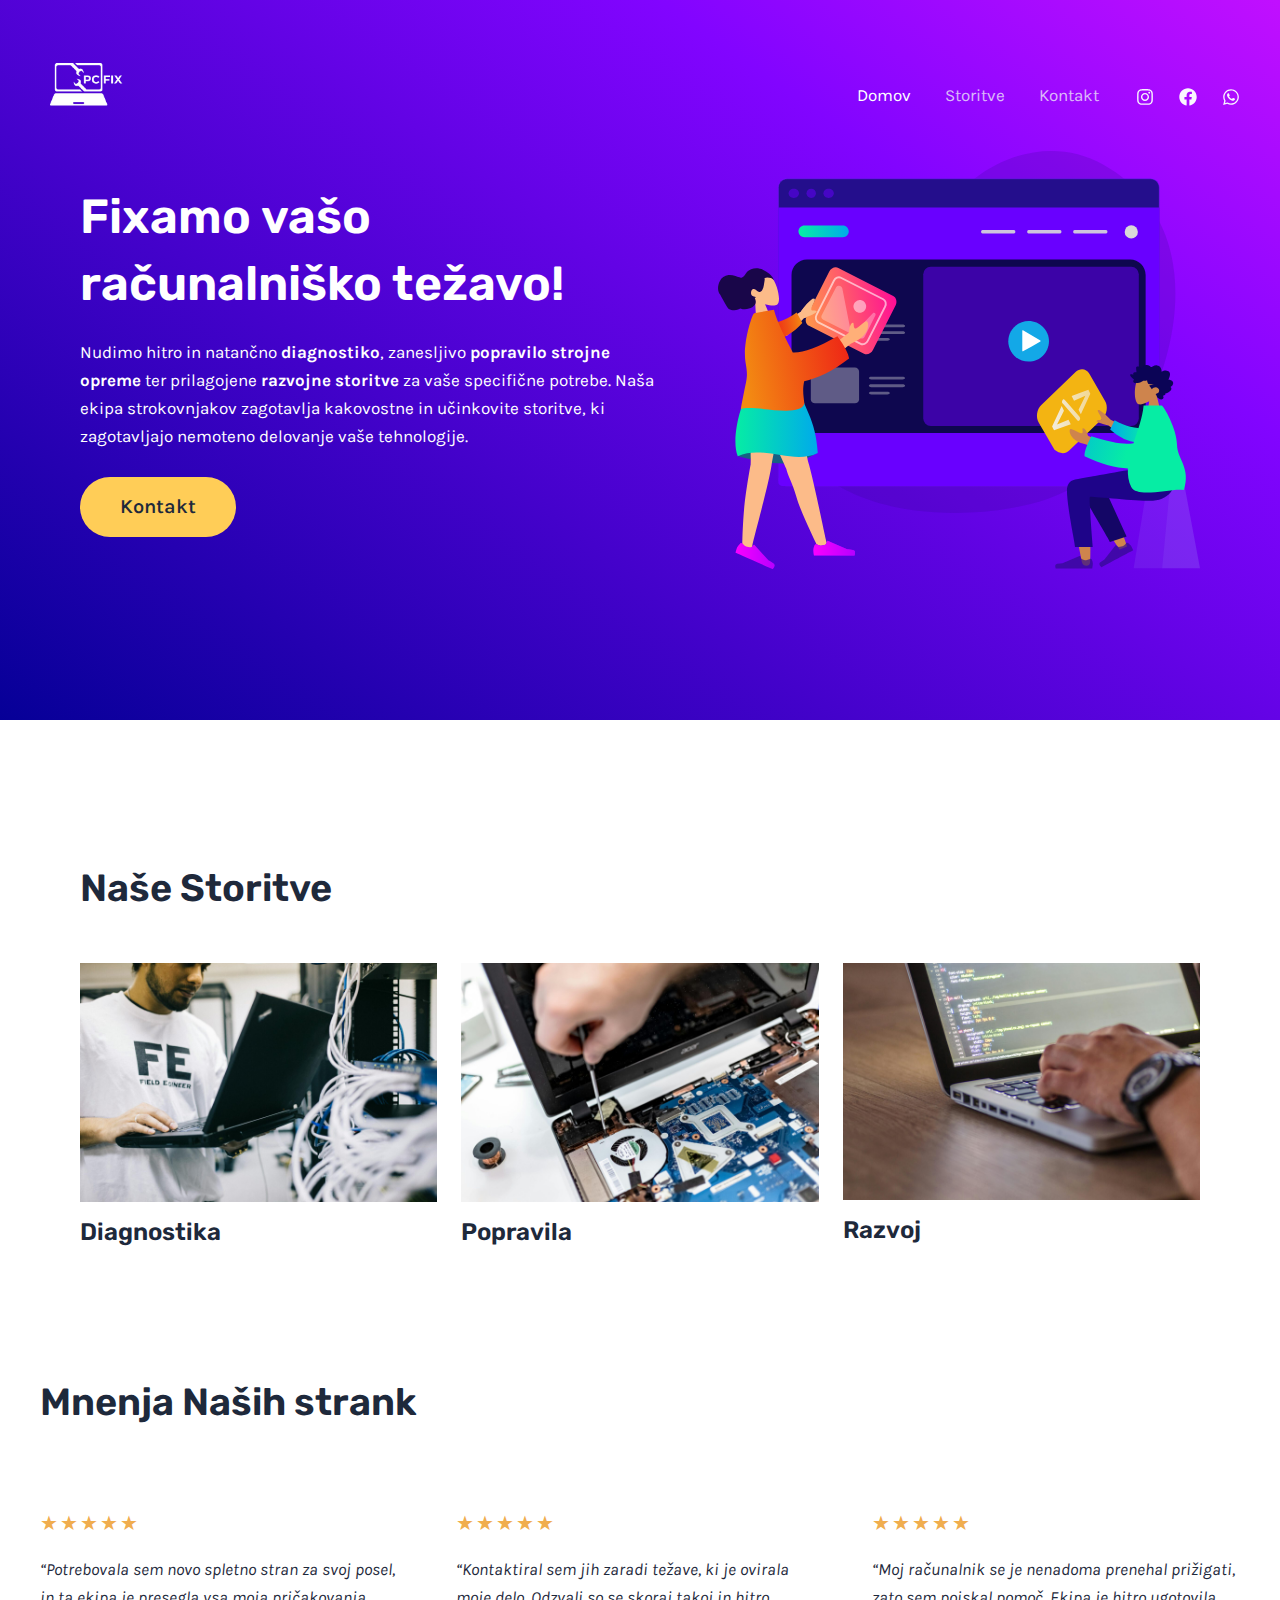
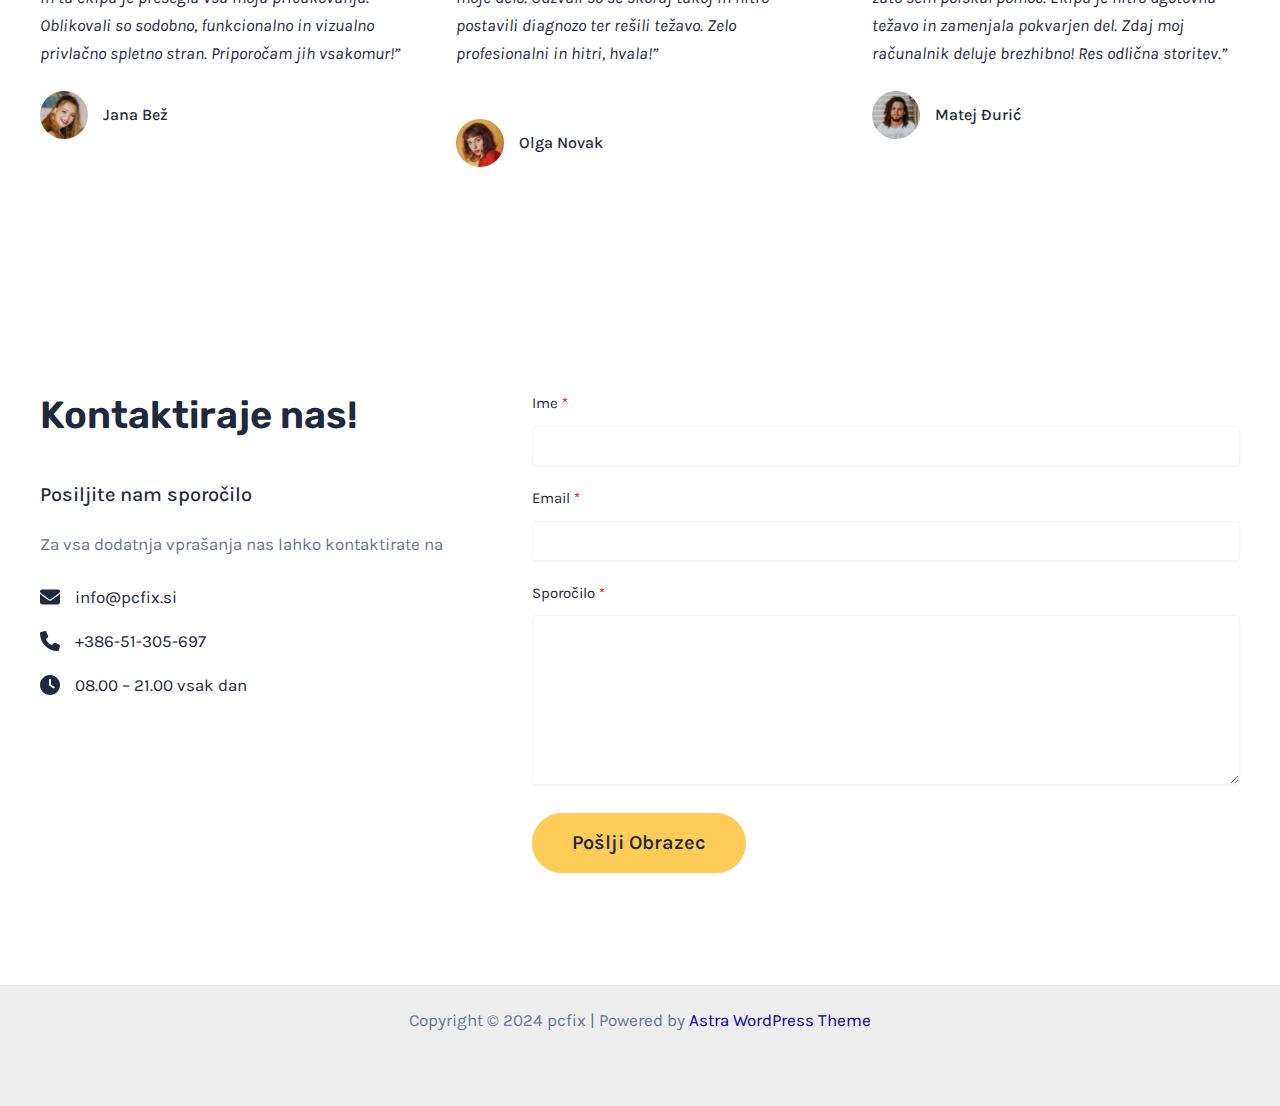
==== index.html @ c327331b "initial commit" ====
<!DOCTYPE html>
<html lang="en-US">
<head>
<meta charset="UTF-8">
<meta name="viewport" content="width=device-width, initial-scale=1">
	<link rel="profile" href="https://gmpg.org/xfn/11"> 
	<title>pcfix</title>
<meta name="robots" content="max-image-preview:large">
	<style>img:is([sizes="auto" i], [sizes^="auto," i]) { contain-intrinsic-size: 3000px 1500px }</style>
	<link rel="dns-prefetch" href="//fonts.googleapis.com">
<link rel="alternate" type="application/rss+xml" title="pcfix &raquo; Feed" href="/feed/">
<link rel="alternate" type="application/rss+xml" title="pcfix &raquo; Comments Feed" href="/comments/feed/">
<script>
window._wpemojiSettings = {"baseUrl":"https:\/\/s.w.org\/images\/core\/emoji\/15.0.3\/72x72\/","ext":".png","svgUrl":"https:\/\/s.w.org\/images\/core\/emoji\/15.0.3\/svg\/","svgExt":".svg","source":{"concatemoji":"\/wp-includes\/js\/wp-emoji-release.min.js?ver=6.7.1"}};
/*! This file is auto-generated */
!function(i,n){var o,s,e;function c(e){try{var t={supportTests:e,timestamp:(new Date).valueOf()};sessionStorage.setItem(o,JSON.stringify(t))}catch(e){}}function p(e,t,n){e.clearRect(0,0,e.canvas.width,e.canvas.height),e.fillText(t,0,0);var t=new Uint32Array(e.getImageData(0,0,e.canvas.width,e.canvas.height).data),r=(e.clearRect(0,0,e.canvas.width,e.canvas.height),e.fillText(n,0,0),new Uint32Array(e.getImageData(0,0,e.canvas.width,e.canvas.height).data));return t.every(function(e,t){return e===r[t]})}function u(e,t,n){switch(t){case"flag":return n(e,"🏳️‍⚧️","🏳️​⚧️")?!1:!n(e,"🇺🇳","🇺​🇳")&&!n(e,"🏴󠁧󠁢󠁥󠁮󠁧󠁿","🏴​󠁧​󠁢​󠁥​󠁮​󠁧​󠁿");case"emoji":return!n(e,"🐦‍⬛","🐦​⬛")}return!1}function f(e,t,n){var r="undefined"!=typeof WorkerGlobalScope&&self instanceof WorkerGlobalScope?new OffscreenCanvas(300,150):i.createElement("canvas"),a=r.getContext("2d",{willReadFrequently:!0}),o=(a.textBaseline="top",a.font="600 32px Arial",{});return e.forEach(function(e){o[e]=t(a,e,n)}),o}function t(e){var t=i.createElement("script");t.src=e,t.defer=!0,i.head.appendChild(t)}"undefined"!=typeof Promise&&(o="wpEmojiSettingsSupports",s=["flag","emoji"],n.supports={everything:!0,everythingExceptFlag:!0},e=new Promise(function(e){i.addEventListener("DOMContentLoaded",e,{once:!0})}),new Promise(function(t){var n=function(){try{var e=JSON.parse(sessionStorage.getItem(o));if("object"==typeof e&&"number"==typeof e.timestamp&&(new Date).valueOf()<e.timestamp+604800&&"object"==typeof e.supportTests)return e.supportTests}catch(e){}return null}();if(!n){if("undefined"!=typeof Worker&&"undefined"!=typeof OffscreenCanvas&&"undefined"!=typeof URL&&URL.createObjectURL&&"undefined"!=typeof Blob)try{var e="postMessage("+f.toString()+"("+[JSON.stringify(s),u.toString(),p.toString()].join(",")+"));",r=new Blob([e],{type:"text/javascript"}),a=new Worker(URL.createObjectURL(r),{name:"wpTestEmojiSupports"});return void(a.onmessage=function(e){c(n=e.data),a.terminate(),t(n)})}catch(e){}c(n=f(s,u,p))}t(n)}).then(function(e){for(var t in e)n.supports[t]=e[t],n.supports.everything=n.supports.everything&&n.supports[t],"flag"!==t&&(n.supports.everythingExceptFlag=n.supports.everythingExceptFlag&&n.supports[t]);n.supports.everythingExceptFlag=n.supports.everythingExceptFlag&&!n.supports.flag,n.DOMReady=!1,n.readyCallback=function(){n.DOMReady=!0}}).then(function(){return e}).then(function(){var e;n.supports.everything||(n.readyCallback(),(e=n.source||{}).concatemoji?t(e.concatemoji):e.wpemoji&&e.twemoji&&(t(e.twemoji),t(e.wpemoji)))}))}((window,document),window._wpemojiSettings);
</script>
<link rel="stylesheet" id="astra-theme-css-css" href="/wp-content/themes/astra/assets/css/minified/main.min.css?ver=4.8.8" media="all">
<style id="astra-theme-css-inline-css">:root{--ast-post-nav-space:0;--ast-container-default-xlg-padding:2.5em;--ast-container-default-lg-padding:2.5em;--ast-container-default-slg-padding:2em;--ast-container-default-md-padding:2.5em;--ast-container-default-sm-padding:2.5em;--ast-container-default-xs-padding:2.4em;--ast-container-default-xxs-padding:1.8em;--ast-code-block-background:#ECEFF3;--ast-comment-inputs-background:#F9FAFB;--ast-normal-container-width:1200px;--ast-narrow-container-width:750px;--ast-blog-title-font-weight:600;--ast-blog-meta-weight:600;}html{font-size:106.25%;}a{color:var(--ast-global-color-0);}a:hover,a:focus{color:var(--ast-global-color-1);}body,button,input,select,textarea,.ast-button,.ast-custom-button{font-family:'Karla',sans-serif;font-weight:inherit;font-size:17px;font-size:1rem;line-height:var(--ast-body-line-height,1.65);}blockquote{color:var(--ast-global-color-3);}h1,.entry-content h1,h2,.entry-content h2,h3,.entry-content h3,h4,.entry-content h4,h5,.entry-content h5,h6,.entry-content h6,.site-title,.site-title a{font-family:'Rubik',sans-serif;font-weight:600;}.site-title{font-size:35px;font-size:2.0588235294118rem;display:none;}.site-header .site-description{font-size:15px;font-size:0.88235294117647rem;display:none;}.entry-title{font-size:20px;font-size:1.1764705882353rem;}.ast-blog-single-element.ast-taxonomy-container a{font-size:14px;font-size:0.82352941176471rem;}.ast-blog-meta-container{font-size:13px;font-size:0.76470588235294rem;}.archive .ast-article-post .ast-article-inner,.blog .ast-article-post .ast-article-inner,.archive .ast-article-post .ast-article-inner:hover,.blog .ast-article-post .ast-article-inner:hover{border-top-left-radius:6px;border-top-right-radius:6px;border-bottom-right-radius:6px;border-bottom-left-radius:6px;overflow:hidden;}h1,.entry-content h1{font-size:48px;font-size:2.8235294117647rem;font-weight:600;font-family:'Rubik',sans-serif;line-height:1.4em;}h2,.entry-content h2{font-size:38px;font-size:2.2352941176471rem;font-weight:600;font-family:'Rubik',sans-serif;line-height:1.3em;}h3,.entry-content h3{font-size:30px;font-size:1.7647058823529rem;font-weight:600;font-family:'Rubik',sans-serif;line-height:1.3em;}h4,.entry-content h4{font-size:24px;font-size:1.4117647058824rem;line-height:1.2em;font-weight:600;font-family:'Rubik',sans-serif;}h5,.entry-content h5{font-size:21px;font-size:1.2352941176471rem;line-height:1.2em;font-weight:600;font-family:'Rubik',sans-serif;}h6,.entry-content h6{font-size:17px;font-size:1rem;line-height:1.25em;font-weight:600;font-family:'Rubik',sans-serif;}::selection{background-color:var(--ast-global-color-0);color:#ffffff;}body,h1,.entry-title a,.entry-content h1,h2,.entry-content h2,h3,.entry-content h3,h4,.entry-content h4,h5,.entry-content h5,h6,.entry-content h6{color:var(--ast-global-color-3);}.tagcloud a:hover,.tagcloud a:focus,.tagcloud a.current-item{color:#ffffff;border-color:var(--ast-global-color-0);background-color:var(--ast-global-color-0);}input:focus,input[type="text"]:focus,input[type="email"]:focus,input[type="url"]:focus,input[type="password"]:focus,input[type="reset"]:focus,input[type="search"]:focus,textarea:focus{border-color:var(--ast-global-color-0);}input[type="radio"]:checked,input[type=reset],input[type="checkbox"]:checked,input[type="checkbox"]:hover:checked,input[type="checkbox"]:focus:checked,input[type=range]::-webkit-slider-thumb{border-color:var(--ast-global-color-0);background-color:var(--ast-global-color-0);box-shadow:none;}.site-footer a:hover + .post-count,.site-footer a:focus + .post-count{background:var(--ast-global-color-0);border-color:var(--ast-global-color-0);}.single .nav-links .nav-previous,.single .nav-links .nav-next{color:var(--ast-global-color-0);}.entry-meta,.entry-meta *{line-height:1.45;color:var(--ast-global-color-0);font-weight:600;}.entry-meta a:not(.ast-button):hover,.entry-meta a:not(.ast-button):hover *,.entry-meta a:not(.ast-button):focus,.entry-meta a:not(.ast-button):focus *,.page-links > .page-link,.page-links .page-link:hover,.post-navigation a:hover{color:var(--ast-global-color-1);}#cat option,.secondary .calendar_wrap thead a,.secondary .calendar_wrap thead a:visited{color:var(--ast-global-color-0);}.secondary .calendar_wrap #today,.ast-progress-val span{background:var(--ast-global-color-0);}.secondary a:hover + .post-count,.secondary a:focus + .post-count{background:var(--ast-global-color-0);border-color:var(--ast-global-color-0);}.calendar_wrap #today > a{color:#ffffff;}.page-links .page-link,.single .post-navigation a{color:var(--ast-global-color-3);}.ast-search-menu-icon .search-form button.search-submit{padding:0 4px;}.ast-search-menu-icon form.search-form{padding-right:0;}.ast-search-menu-icon.slide-search input.search-field{width:0;}.ast-header-search .ast-search-menu-icon.ast-dropdown-active .search-form,.ast-header-search .ast-search-menu-icon.ast-dropdown-active .search-field:focus{transition:all 0.2s;}.search-form input.search-field:focus{outline:none;}.ast-search-menu-icon .search-form button.search-submit:focus,.ast-theme-transparent-header .ast-header-search .ast-dropdown-active .ast-icon,.ast-theme-transparent-header .ast-inline-search .search-field:focus .ast-icon{color:var(--ast-global-color-1);}.ast-header-search .slide-search .search-form{border:2px solid var(--ast-global-color-0);}.ast-header-search .slide-search .search-field{background-color:#fff;}.ast-archive-title{color:var(--ast-global-color-2);}.widget-title{font-size:24px;font-size:1.4117647058824rem;color:var(--ast-global-color-2);}.ast-single-post .entry-content a,.ast-comment-content a:not(.ast-comment-edit-reply-wrap a){text-decoration:underline;}.ast-single-post .elementor-button-wrapper .elementor-button,.ast-single-post .entry-content .uagb-tab a,.ast-single-post .entry-content .uagb-ifb-cta a,.ast-single-post .entry-content .uabb-module-content a,.ast-single-post .entry-content .uagb-post-grid a,.ast-single-post .entry-content .uagb-timeline a,.ast-single-post .entry-content .uagb-toc__wrap a,.ast-single-post .entry-content .uagb-taxomony-box a,.ast-single-post .entry-content .woocommerce a,.entry-content .wp-block-latest-posts > li > a,.ast-single-post .entry-content .wp-block-file__button,li.ast-post-filter-single,.ast-single-post .ast-comment-content .comment-reply-link,.ast-single-post .ast-comment-content .comment-edit-link{text-decoration:none;}.ast-search-menu-icon.slide-search a:focus-visible:focus-visible,.astra-search-icon:focus-visible,#close:focus-visible,a:focus-visible,.ast-menu-toggle:focus-visible,.site .skip-link:focus-visible,.wp-block-loginout input:focus-visible,.wp-block-search.wp-block-search__button-inside .wp-block-search__inside-wrapper,.ast-header-navigation-arrow:focus-visible,.woocommerce .wc-proceed-to-checkout > .checkout-button:focus-visible,.woocommerce .woocommerce-MyAccount-navigation ul li a:focus-visible,.ast-orders-table__row .ast-orders-table__cell:focus-visible,.woocommerce .woocommerce-order-details .order-again > .button:focus-visible,.woocommerce .woocommerce-message a.button.wc-forward:focus-visible,.woocommerce #minus_qty:focus-visible,.woocommerce #plus_qty:focus-visible,a#ast-apply-coupon:focus-visible,.woocommerce .woocommerce-info a:focus-visible,.woocommerce .astra-shop-summary-wrap a:focus-visible,.woocommerce a.wc-forward:focus-visible,#ast-apply-coupon:focus-visible,.woocommerce-js .woocommerce-mini-cart-item a.remove:focus-visible,#close:focus-visible,.button.search-submit:focus-visible,#search_submit:focus,.normal-search:focus-visible,.ast-header-account-wrap:focus-visible,.woocommerce .ast-on-card-button.ast-quick-view-trigger:focus{outline-style:dotted;outline-color:inherit;outline-width:thin;}input:focus,input[type="text"]:focus,input[type="email"]:focus,input[type="url"]:focus,input[type="password"]:focus,input[type="reset"]:focus,input[type="search"]:focus,input[type="number"]:focus,textarea:focus,.wp-block-search__input:focus,[data-section="section-header-mobile-trigger"] .ast-button-wrap .ast-mobile-menu-trigger-minimal:focus,.ast-mobile-popup-drawer.active .menu-toggle-close:focus,.woocommerce-ordering select.orderby:focus,#ast-scroll-top:focus,#coupon_code:focus,.woocommerce-page #comment:focus,.woocommerce #reviews #respond input#submit:focus,.woocommerce a.add_to_cart_button:focus,.woocommerce .button.single_add_to_cart_button:focus,.woocommerce .woocommerce-cart-form button:focus,.woocommerce .woocommerce-cart-form__cart-item .quantity .qty:focus,.woocommerce .woocommerce-billing-fields .woocommerce-billing-fields__field-wrapper .woocommerce-input-wrapper > .input-text:focus,.woocommerce #order_comments:focus,.woocommerce #place_order:focus,.woocommerce .woocommerce-address-fields .woocommerce-address-fields__field-wrapper .woocommerce-input-wrapper > .input-text:focus,.woocommerce .woocommerce-MyAccount-content form button:focus,.woocommerce .woocommerce-MyAccount-content .woocommerce-EditAccountForm .woocommerce-form-row .woocommerce-Input.input-text:focus,.woocommerce .ast-woocommerce-container .woocommerce-pagination ul.page-numbers li a:focus,body #content .woocommerce form .form-row .select2-container--default .select2-selection--single:focus,#ast-coupon-code:focus,.woocommerce.woocommerce-js .quantity input[type=number]:focus,.woocommerce-js .woocommerce-mini-cart-item .quantity input[type=number]:focus,.woocommerce p#ast-coupon-trigger:focus{border-style:dotted;border-color:inherit;border-width:thin;}input{outline:none;}.site-logo-img img{ transition:all 0.2s linear;}body .ast-oembed-container *{position:absolute;top:0;width:100%;height:100%;left:0;}body .wp-block-embed-pocket-casts .ast-oembed-container *{position:unset;}.ast-single-post-featured-section + article {margin-top: 2em;}.site-content .ast-single-post-featured-section img {width: 100%;overflow: hidden;object-fit: cover;}.ast-separate-container .site-content .ast-single-post-featured-section + article {margin-top: -80px;z-index: 9;position: relative;border-radius: 4px;}@media (min-width: 922px) {.ast-no-sidebar .site-content .ast-article-image-container--wide {margin-left: -120px;margin-right: -120px;max-width: unset;width: unset;}.ast-left-sidebar .site-content .ast-article-image-container--wide,.ast-right-sidebar .site-content .ast-article-image-container--wide {margin-left: -10px;margin-right: -10px;}.site-content .ast-article-image-container--full {margin-left: calc( -50vw + 50%);margin-right: calc( -50vw + 50%);max-width: 100vw;width: 100vw;}.ast-left-sidebar .site-content .ast-article-image-container--full,.ast-right-sidebar .site-content .ast-article-image-container--full {margin-left: -10px;margin-right: -10px;max-width: inherit;width: auto;}}.site > .ast-single-related-posts-container {margin-top: 0;}@media (min-width: 922px) {.ast-desktop .ast-container--narrow {max-width: var(--ast-narrow-container-width);margin: 0 auto;}}.ast-page-builder-template .hentry {margin: 0;}.ast-page-builder-template .site-content > .ast-container {max-width: 100%;padding: 0;}.ast-page-builder-template .site .site-content #primary {padding: 0;margin: 0;}.ast-page-builder-template .no-results {text-align: center;margin: 4em auto;}.ast-page-builder-template .ast-pagination {padding: 2em;}.ast-page-builder-template .entry-header.ast-no-title.ast-no-thumbnail {margin-top: 0;}.ast-page-builder-template .entry-header.ast-header-without-markup {margin-top: 0;margin-bottom: 0;}.ast-page-builder-template .entry-header.ast-no-title.ast-no-meta {margin-bottom: 0;}.ast-page-builder-template.single .post-navigation {padding-bottom: 2em;}.ast-page-builder-template.single-post .site-content > .ast-container {max-width: 100%;}.ast-page-builder-template .entry-header {margin-top: 2em;margin-left: auto;margin-right: auto;}.ast-page-builder-template .ast-archive-description {margin: 2em auto 0;padding-left: 20px;padding-right: 20px;}.ast-page-builder-template .ast-row {margin-left: 0;margin-right: 0;}.single.ast-page-builder-template .entry-header + .entry-content,.single.ast-page-builder-template .ast-single-entry-banner + .site-content article .entry-content {margin-bottom: 2em;}@media(min-width: 921px) {.ast-page-builder-template.archive.ast-right-sidebar .ast-row article,.ast-page-builder-template.archive.ast-left-sidebar .ast-row article {padding-left: 0;padding-right: 0;}}input[type="text"],input[type="number"],input[type="email"],input[type="url"],input[type="password"],input[type="search"],input[type=reset],input[type=tel],input[type=date],select,textarea{font-size:16px;font-style:normal;font-weight:400;line-height:24px;width:100%;padding:12px 16px;border-radius:4px;box-shadow:0px 1px 2px 0px rgba(0,0,0,0.05);color:var(--ast-form-input-text,#475569);}input[type="text"],input[type="number"],input[type="email"],input[type="url"],input[type="password"],input[type="search"],input[type=reset],input[type=tel],input[type=date],select{height:40px;}input[type="date"]{border-width:1px;border-style:solid;border-color:var(--ast-border-color);}input[type="text"]:focus,input[type="number"]:focus,input[type="email"]:focus,input[type="url"]:focus,input[type="password"]:focus,input[type="search"]:focus,input[type=reset]:focus,input[type="tel"]:focus,input[type="date"]:focus,select:focus,textarea:focus{border-color:#046BD2;box-shadow:none;outline:none;color:var(--ast-form-input-focus-text,#475569);}label,legend{color:#111827;font-size:14px;font-style:normal;font-weight:500;line-height:20px;}select{padding:6px 10px;}fieldset{padding:30px;border-radius:4px;}button,.ast-button,.button,input[type="button"],input[type="reset"],input[type="submit"]{border-radius:4px;box-shadow:0px 1px 2px 0px rgba(0,0,0,0.05);}:root{--ast-comment-inputs-background:#FFF;}::placeholder{color:var(--ast-form-field-color,#9CA3AF);}::-ms-input-placeholder{color:var(--ast-form-field-color,#9CA3AF);}@media (max-width:921.9px){#ast-desktop-header{display:none;}}@media (min-width:922px){#ast-mobile-header{display:none;}}.wp-block-buttons.aligncenter{justify-content:center;}@media (max-width:921px){.ast-theme-transparent-header #primary,.ast-theme-transparent-header #secondary{padding:0;}}@media (max-width:921px){.ast-plain-container.ast-no-sidebar #primary{padding:0;}}.ast-plain-container.ast-no-sidebar #primary{margin-top:0;margin-bottom:0;}.wp-block-button.is-style-outline .wp-block-button__link{border-color:var(--ast-global-color-7);}div.wp-block-button.is-style-outline > .wp-block-button__link:not(.has-text-color),div.wp-block-button.wp-block-button__link.is-style-outline:not(.has-text-color){color:var(--ast-global-color-7);}.wp-block-button.is-style-outline .wp-block-button__link:hover,.wp-block-buttons .wp-block-button.is-style-outline .wp-block-button__link:focus,.wp-block-buttons .wp-block-button.is-style-outline > .wp-block-button__link:not(.has-text-color):hover,.wp-block-buttons .wp-block-button.wp-block-button__link.is-style-outline:not(.has-text-color):hover{color:var(--ast-global-color-2);background-color:var(--ast-global-color-7);border-color:var(--ast-global-color-7);}.post-page-numbers.current .page-link,.ast-pagination .page-numbers.current{color:#ffffff;border-color:var(--ast-global-color-0);background-color:var(--ast-global-color-0);}.wp-block-buttons .wp-block-button.is-style-outline .wp-block-button__link.wp-element-button,.ast-outline-button,.wp-block-uagb-buttons-child .uagb-buttons-repeater.ast-outline-button{border-color:var(--ast-global-color-7);font-family:inherit;font-weight:600;font-size:20px;font-size:1.1764705882353rem;line-height:1em;padding-top:20px;padding-right:40px;padding-bottom:20px;padding-left:40px;border-top-left-radius:50px;border-top-right-radius:50px;border-bottom-right-radius:50px;border-bottom-left-radius:50px;}.wp-block-buttons .wp-block-button.is-style-outline > .wp-block-button__link:not(.has-text-color),.wp-block-buttons .wp-block-button.wp-block-button__link.is-style-outline:not(.has-text-color),.ast-outline-button{color:var(--ast-global-color-2);}.wp-block-button.is-style-outline .wp-block-button__link:hover,.wp-block-buttons .wp-block-button.is-style-outline .wp-block-button__link:focus,.wp-block-buttons .wp-block-button.is-style-outline > .wp-block-button__link:not(.has-text-color):hover,.wp-block-buttons .wp-block-button.wp-block-button__link.is-style-outline:not(.has-text-color):hover,.ast-outline-button:hover,.ast-outline-button:focus,.wp-block-uagb-buttons-child .uagb-buttons-repeater.ast-outline-button:hover,.wp-block-uagb-buttons-child .uagb-buttons-repeater.ast-outline-button:focus{color:var(--ast-global-color-2);background-color:var(--ast-global-color-7);border-color:var(--ast-global-color-7);}.ast-single-post .entry-content a.ast-outline-button,.ast-single-post .entry-content .is-style-outline>.wp-block-button__link{text-decoration:none;}.wp-block-button .wp-block-button__link.wp-element-button.is-style-outline:not(.has-background),.wp-block-button.is-style-outline>.wp-block-button__link.wp-element-button:not(.has-background),.ast-outline-button{background-color:var(--ast-global-color-7);}.uagb-buttons-repeater.ast-outline-button{border-radius:9999px;}@media (max-width:921px){.wp-block-buttons .wp-block-button.is-style-outline .wp-block-button__link.wp-element-button,.ast-outline-button,.wp-block-uagb-buttons-child .uagb-buttons-repeater.ast-outline-button{padding-top:18px;padding-right:32px;padding-bottom:18px;padding-left:32px;}}@media (max-width:544px){.wp-block-buttons .wp-block-button.is-style-outline .wp-block-button__link.wp-element-button,.ast-outline-button,.wp-block-uagb-buttons-child .uagb-buttons-repeater.ast-outline-button{padding-top:15px;padding-right:28px;padding-bottom:15px;padding-left:28px;}}.entry-content[data-ast-blocks-layout] > figure{margin-bottom:1em;}h1.widget-title{font-weight:600;}h2.widget-title{font-weight:600;}h3.widget-title{font-weight:600;}body .wp-block-cover p{color:var(--ast-global-color-3);}#page{display:flex;flex-direction:column;min-height:100vh;}.ast-404-layout-1 h1.page-title{color:var(--ast-global-color-2);}.single .post-navigation a{line-height:1em;height:inherit;}.error-404 .page-sub-title{font-size:1.5rem;font-weight:inherit;}.search .site-content .content-area .search-form{margin-bottom:0;}#page .site-content{flex-grow:1;}.widget{margin-bottom:1.25em;}#secondary li{line-height:1.5em;}#secondary .wp-block-group h2{margin-bottom:0.7em;}#secondary h2{font-size:1.7rem;}.ast-separate-container .ast-article-post,.ast-separate-container .ast-article-single,.ast-separate-container .comment-respond{padding:3em;}.ast-separate-container .ast-article-single .ast-article-single{padding:0;}.ast-article-single .wp-block-post-template-is-layout-grid{padding-left:0;}.ast-separate-container .comments-title,.ast-narrow-container .comments-title{padding:1.5em 2em;}.ast-page-builder-template .comment-form-textarea,.ast-comment-formwrap .ast-grid-common-col{padding:0;}.ast-comment-formwrap{padding:0;display:inline-flex;column-gap:20px;width:100%;margin-left:0;margin-right:0;}.comments-area textarea#comment:focus,.comments-area textarea#comment:active,.comments-area .ast-comment-formwrap input[type="text"]:focus,.comments-area .ast-comment-formwrap input[type="text"]:active {box-shadow:none;outline:none;}.archive.ast-page-builder-template .entry-header{margin-top:2em;}.ast-page-builder-template .ast-comment-formwrap{width:100%;}.entry-title{margin-bottom:0.6em;}.ast-archive-description p{font-size:inherit;font-weight:inherit;line-height:inherit;}.ast-separate-container .ast-comment-list li.depth-1,.hentry{margin-bottom:1.5em;}.site-content section.ast-archive-description{margin-bottom:2em;}@media (min-width:921px){.ast-left-sidebar.ast-page-builder-template #secondary,.archive.ast-right-sidebar.ast-page-builder-template .site-main{padding-left:20px;padding-right:20px;}}@media (max-width:544px){.ast-comment-formwrap.ast-row{column-gap:10px;display:inline-block;}#ast-commentform .ast-grid-common-col{position:relative;width:100%;}}@media (min-width:1201px){.ast-separate-container .ast-article-post,.ast-separate-container .ast-article-single,.ast-separate-container .ast-author-box,.ast-separate-container .ast-404-layout-1,.ast-separate-container .no-results{padding:3em;}}@media (max-width:921px){.ast-separate-container #primary,.ast-separate-container #secondary{padding:1.5em 0;}#primary,#secondary{padding:1.5em 0;margin:0;}.ast-left-sidebar #content > .ast-container{display:flex;flex-direction:column-reverse;width:100%;}}@media (min-width:922px){.ast-separate-container.ast-right-sidebar #primary,.ast-separate-container.ast-left-sidebar #primary{border:0;}.search-no-results.ast-separate-container #primary{margin-bottom:4em;}}.wp-block-button .wp-block-button__link{color:var(--ast-global-color-2);}.wp-block-button .wp-block-button__link:hover,.wp-block-button .wp-block-button__link:focus{color:var(--ast-global-color-2);background-color:var(--ast-global-color-7);border-color:var(--ast-global-color-7);}.wp-block-button .wp-block-button__link,.wp-block-search .wp-block-search__button,body .wp-block-file .wp-block-file__button{border-style:solid;border-top-width:0px;border-right-width:0px;border-left-width:0px;border-bottom-width:0px;border-color:var(--ast-global-color-7);background-color:var(--ast-global-color-7);color:var(--ast-global-color-2);font-family:inherit;font-weight:600;line-height:1em;font-size:20px;font-size:1.1764705882353rem;border-top-left-radius:50px;border-top-right-radius:50px;border-bottom-right-radius:50px;border-bottom-left-radius:50px;padding-top:20px;padding-right:40px;padding-bottom:20px;padding-left:40px;}.ast-single-post .entry-content .wp-block-button .wp-block-button__link,.ast-single-post .entry-content .wp-block-search .wp-block-search__button,body .entry-content .wp-block-file .wp-block-file__button{text-decoration:none;}@media (max-width:921px){.wp-block-button .wp-block-button__link,.wp-block-search .wp-block-search__button,body .wp-block-file .wp-block-file__button{padding-top:18px;padding-right:32px;padding-bottom:18px;padding-left:32px;}}@media (max-width:544px){.wp-block-button .wp-block-button__link,.wp-block-search .wp-block-search__button,body .wp-block-file .wp-block-file__button{padding-top:15px;padding-right:28px;padding-bottom:15px;padding-left:28px;}}.menu-toggle,button,.ast-button,.ast-custom-button,.button,input#submit,input[type="button"],input[type="submit"],input[type="reset"],#comments .submit,.search .search-submit,form[CLASS*="wp-block-search__"].wp-block-search .wp-block-search__inside-wrapper .wp-block-search__button,body .wp-block-file .wp-block-file__button,.search .search-submit,.woocommerce-js a.button,.woocommerce button.button,.woocommerce .woocommerce-message a.button,.woocommerce #respond input#submit.alt,.woocommerce input.button.alt,.woocommerce input.button,.woocommerce input.button:disabled,.woocommerce input.button:disabled[disabled],.woocommerce input.button:disabled:hover,.woocommerce input.button:disabled[disabled]:hover,.woocommerce #respond input#submit,.woocommerce button.button.alt.disabled,.wc-block-grid__products .wc-block-grid__product .wp-block-button__link,.wc-block-grid__product-onsale,[CLASS*="wc-block"] button,.woocommerce-js .astra-cart-drawer .astra-cart-drawer-content .woocommerce-mini-cart__buttons .button:not(.checkout):not(.ast-continue-shopping),.woocommerce-js .astra-cart-drawer .astra-cart-drawer-content .woocommerce-mini-cart__buttons a.checkout,.woocommerce button.button.alt.disabled.wc-variation-selection-needed,[CLASS*="wc-block"] .wc-block-components-button{border-style:solid;border-top-width:0px;border-right-width:0px;border-left-width:0px;border-bottom-width:0px;color:var(--ast-global-color-2);border-color:var(--ast-global-color-7);background-color:var(--ast-global-color-7);padding-top:20px;padding-right:40px;padding-bottom:20px;padding-left:40px;font-family:inherit;font-weight:600;font-size:20px;font-size:1.1764705882353rem;line-height:1em;border-top-left-radius:50px;border-top-right-radius:50px;border-bottom-right-radius:50px;border-bottom-left-radius:50px;}button:focus,.menu-toggle:hover,button:hover,.ast-button:hover,.ast-custom-button:hover .button:hover,.ast-custom-button:hover ,input[type=reset]:hover,input[type=reset]:focus,input#submit:hover,input#submit:focus,input[type="button"]:hover,input[type="button"]:focus,input[type="submit"]:hover,input[type="submit"]:focus,form[CLASS*="wp-block-search__"].wp-block-search .wp-block-search__inside-wrapper .wp-block-search__button:hover,form[CLASS*="wp-block-search__"].wp-block-search .wp-block-search__inside-wrapper .wp-block-search__button:focus,body .wp-block-file .wp-block-file__button:hover,body .wp-block-file .wp-block-file__button:focus,.woocommerce-js a.button:hover,.woocommerce button.button:hover,.woocommerce .woocommerce-message a.button:hover,.woocommerce #respond input#submit:hover,.woocommerce #respond input#submit.alt:hover,.woocommerce input.button.alt:hover,.woocommerce input.button:hover,.woocommerce button.button.alt.disabled:hover,.wc-block-grid__products .wc-block-grid__product .wp-block-button__link:hover,[CLASS*="wc-block"] button:hover,.woocommerce-js .astra-cart-drawer .astra-cart-drawer-content .woocommerce-mini-cart__buttons .button:not(.checkout):not(.ast-continue-shopping):hover,.woocommerce-js .astra-cart-drawer .astra-cart-drawer-content .woocommerce-mini-cart__buttons a.checkout:hover,.woocommerce button.button.alt.disabled.wc-variation-selection-needed:hover,[CLASS*="wc-block"] .wc-block-components-button:hover,[CLASS*="wc-block"] .wc-block-components-button:focus{color:var(--ast-global-color-2);background-color:var(--ast-global-color-7);border-color:var(--ast-global-color-7);}form[CLASS*="wp-block-search__"].wp-block-search .wp-block-search__inside-wrapper .wp-block-search__button.has-icon{padding-top:calc(20px - 3px);padding-right:calc(40px - 3px);padding-bottom:calc(20px - 3px);padding-left:calc(40px - 3px);}@media (max-width:921px){.menu-toggle,button,.ast-button,.ast-custom-button,.button,input#submit,input[type="button"],input[type="submit"],input[type="reset"],#comments .submit,.search .search-submit,form[CLASS*="wp-block-search__"].wp-block-search .wp-block-search__inside-wrapper .wp-block-search__button,body .wp-block-file .wp-block-file__button,.search .search-submit,.woocommerce-js a.button,.woocommerce button.button,.woocommerce .woocommerce-message a.button,.woocommerce #respond input#submit.alt,.woocommerce input.button.alt,.woocommerce input.button,.woocommerce input.button:disabled,.woocommerce input.button:disabled[disabled],.woocommerce input.button:disabled:hover,.woocommerce input.button:disabled[disabled]:hover,.woocommerce #respond input#submit,.woocommerce button.button.alt.disabled,.wc-block-grid__products .wc-block-grid__product .wp-block-button__link,.wc-block-grid__product-onsale,[CLASS*="wc-block"] button,.woocommerce-js .astra-cart-drawer .astra-cart-drawer-content .woocommerce-mini-cart__buttons .button:not(.checkout):not(.ast-continue-shopping),.woocommerce-js .astra-cart-drawer .astra-cart-drawer-content .woocommerce-mini-cart__buttons a.checkout,.woocommerce button.button.alt.disabled.wc-variation-selection-needed,[CLASS*="wc-block"] .wc-block-components-button{padding-top:18px;padding-right:32px;padding-bottom:18px;padding-left:32px;}}@media (max-width:544px){.menu-toggle,button,.ast-button,.ast-custom-button,.button,input#submit,input[type="button"],input[type="submit"],input[type="reset"],#comments .submit,.search .search-submit,form[CLASS*="wp-block-search__"].wp-block-search .wp-block-search__inside-wrapper .wp-block-search__button,body .wp-block-file .wp-block-file__button,.search .search-submit,.woocommerce-js a.button,.woocommerce button.button,.woocommerce .woocommerce-message a.button,.woocommerce #respond input#submit.alt,.woocommerce input.button.alt,.woocommerce input.button,.woocommerce input.button:disabled,.woocommerce input.button:disabled[disabled],.woocommerce input.button:disabled:hover,.woocommerce input.button:disabled[disabled]:hover,.woocommerce #respond input#submit,.woocommerce button.button.alt.disabled,.wc-block-grid__products .wc-block-grid__product .wp-block-button__link,.wc-block-grid__product-onsale,[CLASS*="wc-block"] button,.woocommerce-js .astra-cart-drawer .astra-cart-drawer-content .woocommerce-mini-cart__buttons .button:not(.checkout):not(.ast-continue-shopping),.woocommerce-js .astra-cart-drawer .astra-cart-drawer-content .woocommerce-mini-cart__buttons a.checkout,.woocommerce button.button.alt.disabled.wc-variation-selection-needed,[CLASS*="wc-block"] .wc-block-components-button{padding-top:15px;padding-right:28px;padding-bottom:15px;padding-left:28px;}}@media (max-width:921px){.ast-mobile-header-stack .main-header-bar .ast-search-menu-icon{display:inline-block;}.ast-header-break-point.ast-header-custom-item-outside .ast-mobile-header-stack .main-header-bar .ast-search-icon{margin:0;}.ast-comment-avatar-wrap img{max-width:2.5em;}.ast-comment-meta{padding:0 1.8888em 1.3333em;}}@media (min-width:544px){.ast-container{max-width:100%;}}@media (max-width:544px){.ast-separate-container .ast-article-post,.ast-separate-container .ast-article-single,.ast-separate-container .comments-title,.ast-separate-container .ast-archive-description{padding:1.5em 1em;}.ast-separate-container #content .ast-container{padding-left:0.54em;padding-right:0.54em;}.ast-separate-container .ast-comment-list .bypostauthor{padding:.5em;}.ast-search-menu-icon.ast-dropdown-active .search-field{width:170px;}} #ast-mobile-header .ast-site-header-cart-li a{pointer-events:none;}@media (max-width:921px){.widget-title{font-size:24px;font-size:1.4117647058824rem;}body,button,input,select,textarea,.ast-button,.ast-custom-button{font-size:17px;font-size:1rem;}#secondary,#secondary button,#secondary input,#secondary select,#secondary textarea{font-size:17px;font-size:1rem;}.site-title{display:none;}.site-header .site-description{display:none;}h1,.entry-content h1{font-size:40px;font-size:2.3529411764706rem;}h2,.entry-content h2{font-size:32px;font-size:1.8823529411765rem;}h3,.entry-content h3{font-size:26px;font-size:1.5294117647059rem;}h4,.entry-content h4{font-size:20px;font-size:1.1764705882353rem;}h5,.entry-content h5{font-size:17px;font-size:1rem;}h6,.entry-content h6{font-size:15px;font-size:0.88235294117647rem;}}@media (max-width:544px){.widget-title{font-size:24px;font-size:1.4117647058824rem;}body,button,input,select,textarea,.ast-button,.ast-custom-button{font-size:17px;font-size:1rem;}#secondary,#secondary button,#secondary input,#secondary select,#secondary textarea{font-size:17px;font-size:1rem;}.site-title{display:none;}.site-header .site-description{display:none;}h1,.entry-content h1{font-size:36px;font-size:2.1176470588235rem;}h2,.entry-content h2{font-size:28px;font-size:1.6470588235294rem;}h3,.entry-content h3{font-size:22px;font-size:1.2941176470588rem;}h4,.entry-content h4{font-size:18px;font-size:1.0588235294118rem;}h5,.entry-content h5{font-size:15px;font-size:0.88235294117647rem;}h6,.entry-content h6{font-size:14px;font-size:0.82352941176471rem;}}@media (max-width:544px){html{font-size:106.25%;}}@media (min-width:922px){.ast-container{max-width:1240px;}}@media (min-width:922px){.site-content .ast-container{display:flex;}}@media (max-width:921px){.site-content .ast-container{flex-direction:column;}}.entry-content h1,.entry-content h2,.entry-content h3,.entry-content h4,.entry-content h5,.entry-content h6{clear:none;}@media (min-width:922px){.main-header-menu .sub-menu .menu-item.ast-left-align-sub-menu:hover > .sub-menu,.main-header-menu .sub-menu .menu-item.ast-left-align-sub-menu.focus > .sub-menu{margin-left:-0px;}}.ast-theme-transparent-header [data-section="section-header-mobile-trigger"] .ast-button-wrap .ast-mobile-menu-trigger-minimal{background:transparent;}.entry-content li > p{margin-bottom:0;}.site .comments-area{padding-bottom:2em;margin-top:2em;}.wp-block-file {display: flex;align-items: center;flex-wrap: wrap;justify-content: space-between;}.wp-block-pullquote {border: none;}.wp-block-pullquote blockquote::before {content: "\201D";font-family: "Helvetica",sans-serif;display: flex;transform: rotate( 180deg );font-size: 6rem;font-style: normal;line-height: 1;font-weight: bold;align-items: center;justify-content: center;}.has-text-align-right > blockquote::before {justify-content: flex-start;}.has-text-align-left > blockquote::before {justify-content: flex-end;}figure.wp-block-pullquote.is-style-solid-color blockquote {max-width: 100%;text-align: inherit;}:root {--wp--custom--ast-default-block-top-padding: 100px;--wp--custom--ast-default-block-right-padding: 80px;--wp--custom--ast-default-block-bottom-padding: 100px;--wp--custom--ast-default-block-left-padding: 80px;--wp--custom--ast-container-width: 1200px;--wp--custom--ast-content-width-size: 1200px;--wp--custom--ast-wide-width-size: calc(1200px + var(--wp--custom--ast-default-block-left-padding) + var(--wp--custom--ast-default-block-right-padding));}.ast-narrow-container {--wp--custom--ast-content-width-size: 750px;--wp--custom--ast-wide-width-size: 750px;}@media(max-width: 921px) {:root {--wp--custom--ast-default-block-top-padding: 50px;--wp--custom--ast-default-block-right-padding: 50px;--wp--custom--ast-default-block-bottom-padding: 50px;--wp--custom--ast-default-block-left-padding: 50px;}}@media(max-width: 544px) {:root {--wp--custom--ast-default-block-top-padding: 50px;--wp--custom--ast-default-block-right-padding: 30px;--wp--custom--ast-default-block-bottom-padding: 50px;--wp--custom--ast-default-block-left-padding: 30px;}}.entry-content > .wp-block-group,.entry-content > .wp-block-cover,.entry-content > .wp-block-columns {padding-top: var(--wp--custom--ast-default-block-top-padding);padding-right: var(--wp--custom--ast-default-block-right-padding);padding-bottom: var(--wp--custom--ast-default-block-bottom-padding);padding-left: var(--wp--custom--ast-default-block-left-padding);}.ast-plain-container.ast-no-sidebar .entry-content > .alignfull,.ast-page-builder-template .ast-no-sidebar .entry-content > .alignfull {margin-left: calc( -50vw + 50%);margin-right: calc( -50vw + 50%);max-width: 100vw;width: 100vw;}.ast-plain-container.ast-no-sidebar .entry-content .alignfull .alignfull,.ast-page-builder-template.ast-no-sidebar .entry-content .alignfull .alignfull,.ast-plain-container.ast-no-sidebar .entry-content .alignfull .alignwide,.ast-page-builder-template.ast-no-sidebar .entry-content .alignfull .alignwide,.ast-plain-container.ast-no-sidebar .entry-content .alignwide .alignfull,.ast-page-builder-template.ast-no-sidebar .entry-content .alignwide .alignfull,.ast-plain-container.ast-no-sidebar .entry-content .alignwide .alignwide,.ast-page-builder-template.ast-no-sidebar .entry-content .alignwide .alignwide,.ast-plain-container.ast-no-sidebar .entry-content .wp-block-column .alignfull,.ast-page-builder-template.ast-no-sidebar .entry-content .wp-block-column .alignfull,.ast-plain-container.ast-no-sidebar .entry-content .wp-block-column .alignwide,.ast-page-builder-template.ast-no-sidebar .entry-content .wp-block-column .alignwide {margin-left: auto;margin-right: auto;width: 100%;}[data-ast-blocks-layout] .wp-block-separator:not(.is-style-dots) {height: 0;}[data-ast-blocks-layout] .wp-block-separator {margin: 20px auto;}[data-ast-blocks-layout] .wp-block-separator:not(.is-style-wide):not(.is-style-dots) {max-width: 100px;}[data-ast-blocks-layout] .wp-block-separator.has-background {padding: 0;}.entry-content[data-ast-blocks-layout] > * {max-width: var(--wp--custom--ast-content-width-size);margin-left: auto;margin-right: auto;}.entry-content[data-ast-blocks-layout] > .alignwide {max-width: var(--wp--custom--ast-wide-width-size);}.entry-content[data-ast-blocks-layout] .alignfull {max-width: none;}.entry-content .wp-block-columns {margin-bottom: 0;}blockquote {margin: 1.5em;border-color: rgba(0,0,0,0.05);}.wp-block-quote:not(.has-text-align-right):not(.has-text-align-center) {border-left: 5px solid rgba(0,0,0,0.05);}.has-text-align-right > blockquote,blockquote.has-text-align-right {border-right: 5px solid rgba(0,0,0,0.05);}.has-text-align-left > blockquote,blockquote.has-text-align-left {border-left: 5px solid rgba(0,0,0,0.05);}.wp-block-site-tagline,.wp-block-latest-posts .read-more {margin-top: 15px;}.wp-block-loginout p label {display: block;}.wp-block-loginout p:not(.login-remember):not(.login-submit) input {width: 100%;}.wp-block-loginout input:focus {border-color: transparent;}.wp-block-loginout input:focus {outline: thin dotted;}.entry-content .wp-block-media-text .wp-block-media-text__content {padding: 0 0 0 8%;}.entry-content .wp-block-media-text.has-media-on-the-right .wp-block-media-text__content {padding: 0 8% 0 0;}.entry-content .wp-block-media-text.has-background .wp-block-media-text__content {padding: 8%;}.entry-content .wp-block-cover:not([class*="background-color"]) .wp-block-cover__inner-container,.entry-content .wp-block-cover:not([class*="background-color"]) .wp-block-cover-image-text,.entry-content .wp-block-cover:not([class*="background-color"]) .wp-block-cover-text,.entry-content .wp-block-cover-image:not([class*="background-color"]) .wp-block-cover__inner-container,.entry-content .wp-block-cover-image:not([class*="background-color"]) .wp-block-cover-image-text,.entry-content .wp-block-cover-image:not([class*="background-color"]) .wp-block-cover-text {color: var(--ast-global-color-5);}.wp-block-loginout .login-remember input {width: 1.1rem;height: 1.1rem;margin: 0 5px 4px 0;vertical-align: middle;}.wp-block-latest-posts > li > *:first-child,.wp-block-latest-posts:not(.is-grid) > li:first-child {margin-top: 0;}.entry-content > .wp-block-buttons,.entry-content > .wp-block-uagb-buttons {margin-bottom: 1.5em;}.wp-block-search__inside-wrapper .wp-block-search__input {padding: 0 10px;color: var(--ast-global-color-3);background: var(--ast-global-color-5);border-color: var(--ast-border-color);}.wp-block-latest-posts .read-more {margin-bottom: 1.5em;}.wp-block-search__no-button .wp-block-search__inside-wrapper .wp-block-search__input {padding-top: 5px;padding-bottom: 5px;}.wp-block-latest-posts .wp-block-latest-posts__post-date,.wp-block-latest-posts .wp-block-latest-posts__post-author {font-size: 1rem;}.wp-block-latest-posts > li > *,.wp-block-latest-posts:not(.is-grid) > li {margin-top: 12px;margin-bottom: 12px;}.ast-page-builder-template .entry-content[data-ast-blocks-layout] > *,.ast-page-builder-template .entry-content[data-ast-blocks-layout] > .alignfull:not(.wp-block-group) > * {max-width: none;}.ast-page-builder-template .entry-content[data-ast-blocks-layout] > .alignwide > * {max-width: var(--wp--custom--ast-wide-width-size);}.ast-page-builder-template .entry-content[data-ast-blocks-layout] > .inherit-container-width > *,.ast-page-builder-template .entry-content[data-ast-blocks-layout] > *:not(.wp-block-group) > *,.entry-content[data-ast-blocks-layout] > .wp-block-cover .wp-block-cover__inner-container {max-width: none ;margin-left: auto;margin-right: auto;}.entry-content[data-ast-blocks-layout] .wp-block-cover:not(.alignleft):not(.alignright) {width: auto;}@media(max-width: 1200px) {.ast-separate-container .entry-content > .alignfull,.ast-separate-container .entry-content[data-ast-blocks-layout] > .alignwide,.ast-plain-container .entry-content[data-ast-blocks-layout] > .alignwide,.ast-plain-container .entry-content .alignfull {margin-left: calc(-1 * min(var(--ast-container-default-xlg-padding),20px)) ;margin-right: calc(-1 * min(var(--ast-container-default-xlg-padding),20px));}}@media(min-width: 1201px) {.ast-separate-container .entry-content > .alignfull {margin-left: calc(-1 * var(--ast-container-default-xlg-padding) );margin-right: calc(-1 * var(--ast-container-default-xlg-padding) );}.ast-separate-container .entry-content[data-ast-blocks-layout] > .alignwide,.ast-plain-container .entry-content[data-ast-blocks-layout] > .alignwide {margin-left: auto;margin-right: auto;}}@media(min-width: 921px) {.ast-separate-container .entry-content .wp-block-group.alignwide:not(.inherit-container-width) > :where(:not(.alignleft):not(.alignright)),.ast-plain-container .entry-content .wp-block-group.alignwide:not(.inherit-container-width) > :where(:not(.alignleft):not(.alignright)) {max-width: calc( var(--wp--custom--ast-content-width-size) + 80px );}.ast-plain-container.ast-right-sidebar .entry-content[data-ast-blocks-layout] .alignfull,.ast-plain-container.ast-left-sidebar .entry-content[data-ast-blocks-layout] .alignfull {margin-left: -60px;margin-right: -60px;}}@media(min-width: 544px) {.entry-content > .alignleft {margin-right: 20px;}.entry-content > .alignright {margin-left: 20px;}}@media (max-width:544px){.wp-block-columns .wp-block-column:not(:last-child){margin-bottom:20px;}.wp-block-latest-posts{margin:0;}}@media( max-width: 600px ) {.entry-content .wp-block-media-text .wp-block-media-text__content,.entry-content .wp-block-media-text.has-media-on-the-right .wp-block-media-text__content {padding: 8% 0 0;}.entry-content .wp-block-media-text.has-background .wp-block-media-text__content {padding: 8%;}}.ast-narrow-container .site-content .wp-block-uagb-image--align-full .wp-block-uagb-image__figure {max-width: 100%;margin-left: auto;margin-right: auto;}.entry-content ul,.entry-content ol {padding: revert;margin: revert;padding-left: 20px;}:root .has-ast-global-color-0-color{color:var(--ast-global-color-0);}:root .has-ast-global-color-0-background-color{background-color:var(--ast-global-color-0);}:root .wp-block-button .has-ast-global-color-0-color{color:var(--ast-global-color-0);}:root .wp-block-button .has-ast-global-color-0-background-color{background-color:var(--ast-global-color-0);}:root .has-ast-global-color-1-color{color:var(--ast-global-color-1);}:root .has-ast-global-color-1-background-color{background-color:var(--ast-global-color-1);}:root .wp-block-button .has-ast-global-color-1-color{color:var(--ast-global-color-1);}:root .wp-block-button .has-ast-global-color-1-background-color{background-color:var(--ast-global-color-1);}:root .has-ast-global-color-2-color{color:var(--ast-global-color-2);}:root .has-ast-global-color-2-background-color{background-color:var(--ast-global-color-2);}:root .wp-block-button .has-ast-global-color-2-color{color:var(--ast-global-color-2);}:root .wp-block-button .has-ast-global-color-2-background-color{background-color:var(--ast-global-color-2);}:root .has-ast-global-color-3-color{color:var(--ast-global-color-3);}:root .has-ast-global-color-3-background-color{background-color:var(--ast-global-color-3);}:root .wp-block-button .has-ast-global-color-3-color{color:var(--ast-global-color-3);}:root .wp-block-button .has-ast-global-color-3-background-color{background-color:var(--ast-global-color-3);}:root .has-ast-global-color-4-color{color:var(--ast-global-color-4);}:root .has-ast-global-color-4-background-color{background-color:var(--ast-global-color-4);}:root .wp-block-button .has-ast-global-color-4-color{color:var(--ast-global-color-4);}:root .wp-block-button .has-ast-global-color-4-background-color{background-color:var(--ast-global-color-4);}:root .has-ast-global-color-5-color{color:var(--ast-global-color-5);}:root .has-ast-global-color-5-background-color{background-color:var(--ast-global-color-5);}:root .wp-block-button .has-ast-global-color-5-color{color:var(--ast-global-color-5);}:root .wp-block-button .has-ast-global-color-5-background-color{background-color:var(--ast-global-color-5);}:root .has-ast-global-color-6-color{color:var(--ast-global-color-6);}:root .has-ast-global-color-6-background-color{background-color:var(--ast-global-color-6);}:root .wp-block-button .has-ast-global-color-6-color{color:var(--ast-global-color-6);}:root .wp-block-button .has-ast-global-color-6-background-color{background-color:var(--ast-global-color-6);}:root .has-ast-global-color-7-color{color:var(--ast-global-color-7);}:root .has-ast-global-color-7-background-color{background-color:var(--ast-global-color-7);}:root .wp-block-button .has-ast-global-color-7-color{color:var(--ast-global-color-7);}:root .wp-block-button .has-ast-global-color-7-background-color{background-color:var(--ast-global-color-7);}:root .has-ast-global-color-8-color{color:var(--ast-global-color-8);}:root .has-ast-global-color-8-background-color{background-color:var(--ast-global-color-8);}:root .wp-block-button .has-ast-global-color-8-color{color:var(--ast-global-color-8);}:root .wp-block-button .has-ast-global-color-8-background-color{background-color:var(--ast-global-color-8);}:root{--ast-global-color-0:#060097;--ast-global-color-1:#c10fff;--ast-global-color-2:#1e293b;--ast-global-color-3:#67768e;--ast-global-color-4:#f9f6fe;--ast-global-color-5:#FFFFFF;--ast-global-color-6:#F2F5F7;--ast-global-color-7:#ffcd57;--ast-global-color-8:#000000;}:root {--ast-border-color : var(--ast-global-color-6);}.ast-single-entry-banner {-js-display: flex;display: flex;flex-direction: column;justify-content: center;text-align: center;position: relative;background: #eeeeee;}.ast-single-entry-banner[data-banner-layout="layout-1"] {max-width: 1200px;background: inherit;padding: 20px 0;}.ast-single-entry-banner[data-banner-width-type="custom"] {margin: 0 auto;width: 100%;}.ast-single-entry-banner + .site-content .entry-header {margin-bottom: 0;}.site .ast-author-avatar {--ast-author-avatar-size: ;}a.ast-underline-text {text-decoration: underline;}.ast-container > .ast-terms-link {position: relative;display: block;}a.ast-button.ast-badge-tax {padding: 4px 8px;border-radius: 3px;font-size: inherit;}header.entry-header .entry-title{font-weight:600;font-size:32px;font-size:1.8823529411765rem;}header.entry-header > *:not(:last-child){margin-bottom:10px;}header.entry-header .post-thumb-img-content{text-align:center;}header.entry-header .post-thumb img,.ast-single-post-featured-section.post-thumb img{aspect-ratio:16/9;width:100%;height:100%;}.ast-archive-entry-banner {-js-display: flex;display: flex;flex-direction: column;justify-content: center;text-align: center;position: relative;background: #eeeeee;}.ast-archive-entry-banner[data-banner-width-type="custom"] {margin: 0 auto;width: 100%;}.ast-archive-entry-banner[data-banner-layout="layout-1"] {background: inherit;padding: 20px 0;text-align: left;}body.archive .ast-archive-description{max-width:1200px;width:100%;text-align:left;padding-top:3em;padding-right:3em;padding-bottom:3em;padding-left:3em;}body.archive .ast-archive-description .ast-archive-title,body.archive .ast-archive-description .ast-archive-title *{font-weight:600;font-size:32px;font-size:1.8823529411765rem;}body.archive .ast-archive-description > *:not(:last-child){margin-bottom:10px;}@media (max-width:921px){body.archive .ast-archive-description{text-align:left;}}@media (max-width:544px){body.archive .ast-archive-description{text-align:left;}}.ast-theme-transparent-header #masthead .site-logo-img .transparent-custom-logo .astra-logo-svg{width:150px;}.ast-theme-transparent-header #masthead .site-logo-img .transparent-custom-logo img{ max-width:150px; width:150px;}@media (max-width:921px){.ast-theme-transparent-header #masthead .site-logo-img .transparent-custom-logo .astra-logo-svg{width:120px;}.ast-theme-transparent-header #masthead .site-logo-img .transparent-custom-logo img{ max-width:120px; width:120px;}}@media (max-width:543px){.ast-theme-transparent-header #masthead .site-logo-img .transparent-custom-logo .astra-logo-svg{width:100px;}.ast-theme-transparent-header #masthead .site-logo-img .transparent-custom-logo img{ max-width:100px; width:100px;}}@media (min-width:921px){.ast-theme-transparent-header #masthead{position:absolute;left:0;right:0;}.ast-theme-transparent-header .main-header-bar,.ast-theme-transparent-header.ast-header-break-point .main-header-bar{background:none;}body.elementor-editor-active.ast-theme-transparent-header #masthead,.fl-builder-edit .ast-theme-transparent-header #masthead,body.vc_editor.ast-theme-transparent-header #masthead,body.brz-ed.ast-theme-transparent-header #masthead{z-index:0;}.ast-header-break-point.ast-replace-site-logo-transparent.ast-theme-transparent-header .custom-mobile-logo-link{display:none;}.ast-header-break-point.ast-replace-site-logo-transparent.ast-theme-transparent-header .transparent-custom-logo{display:inline-block;}.ast-theme-transparent-header .ast-above-header,.ast-theme-transparent-header .ast-above-header.ast-above-header-bar{background-image:none;background-color:transparent;}.ast-theme-transparent-header .ast-below-header,.ast-theme-transparent-header .ast-below-header.ast-below-header-bar{background-image:none;background-color:transparent;}}.ast-theme-transparent-header .ast-builder-menu .main-header-menu .menu-item .sub-menu .menu-link,.ast-theme-transparent-header .main-header-menu .menu-item .sub-menu .menu-link{background-color:transparent;}@media (max-width:921px){.ast-theme-transparent-header #masthead{position:absolute;left:0;right:0;}.ast-theme-transparent-header .main-header-bar,.ast-theme-transparent-header.ast-header-break-point .main-header-bar{background:none;}body.elementor-editor-active.ast-theme-transparent-header #masthead,.fl-builder-edit .ast-theme-transparent-header #masthead,body.vc_editor.ast-theme-transparent-header #masthead,body.brz-ed.ast-theme-transparent-header #masthead{z-index:0;}.ast-header-break-point.ast-replace-site-logo-transparent.ast-theme-transparent-header .custom-mobile-logo-link{display:none;}.ast-header-break-point.ast-replace-site-logo-transparent.ast-theme-transparent-header .transparent-custom-logo{display:inline-block;}.ast-theme-transparent-header .ast-above-header,.ast-theme-transparent-header .ast-above-header.ast-above-header-bar{background-image:none;background-color:transparent;}.ast-theme-transparent-header .ast-below-header,.ast-theme-transparent-header .ast-below-header.ast-below-header-bar{background-image:none;background-color:transparent;}}@media (max-width:921px){.ast-theme-transparent-header .ast-builder-menu .main-header-menu,.ast-theme-transparent-header .ast-builder-menu .main-header-menu .menu-link,.ast-theme-transparent-header [CLASS*="ast-builder-menu-"] .main-header-menu .menu-item > .menu-link,.ast-theme-transparent-header .ast-masthead-custom-menu-items,.ast-theme-transparent-header .ast-masthead-custom-menu-items a,.ast-theme-transparent-header .ast-builder-menu .main-header-menu .menu-item > .ast-menu-toggle,.ast-theme-transparent-header .ast-builder-menu .main-header-menu .menu-item > .ast-menu-toggle,.ast-theme-transparent-header .main-header-menu .menu-link{color:var(--ast-global-color-2);}.ast-theme-transparent-header .ast-builder-menu .main-header-menu .menu-item:hover > .menu-link,.ast-theme-transparent-header .ast-builder-menu .main-header-menu .menu-item:hover > .ast-menu-toggle,.ast-theme-transparent-header .ast-builder-menu .main-header-menu .ast-masthead-custom-menu-items a:hover,.ast-theme-transparent-header .ast-builder-menu .main-header-menu .focus > .menu-link,.ast-theme-transparent-header .ast-builder-menu .main-header-menu .focus > .ast-menu-toggle,.ast-theme-transparent-header .ast-builder-menu .main-header-menu .current-menu-item > .menu-link,.ast-theme-transparent-header .ast-builder-menu .main-header-menu .current-menu-ancestor > .menu-link,.ast-theme-transparent-header .ast-builder-menu .main-header-menu .current-menu-item > .ast-menu-toggle,.ast-theme-transparent-header .ast-builder-menu .main-header-menu .current-menu-ancestor > .ast-menu-toggle,.ast-theme-transparent-header [CLASS*="ast-builder-menu-"] .main-header-menu .current-menu-item > .menu-link,.ast-theme-transparent-header [CLASS*="ast-builder-menu-"] .main-header-menu .current-menu-ancestor > .menu-link,.ast-theme-transparent-header [CLASS*="ast-builder-menu-"] .main-header-menu .current-menu-item > .ast-menu-toggle,.ast-theme-transparent-header [CLASS*="ast-builder-menu-"] .main-header-menu .current-menu-ancestor > .ast-menu-toggle,.ast-theme-transparent-header .main-header-menu .menu-item:hover > .menu-link,.ast-theme-transparent-header .main-header-menu .current-menu-item > .menu-link,.ast-theme-transparent-header .main-header-menu .current-menu-ancestor > .menu-link{color:var(--ast-global-color-0);}}.ast-theme-transparent-header #ast-desktop-header > .ast-main-header-wrap > .main-header-bar,.ast-theme-transparent-header.ast-header-break-point #ast-mobile-header > .ast-main-header-wrap > .main-header-bar{border-bottom-width:0px;border-bottom-style:solid;}.ast-breadcrumbs .trail-browse,.ast-breadcrumbs .trail-items,.ast-breadcrumbs .trail-items li{display:inline-block;margin:0;padding:0;border:none;background:inherit;text-indent:0;text-decoration:none;}.ast-breadcrumbs .trail-browse{font-size:inherit;font-style:inherit;font-weight:inherit;color:inherit;}.ast-breadcrumbs .trail-items{list-style:none;}.trail-items li::after{padding:0 0.3em;content:"\00bb";}.trail-items li:last-of-type::after{display:none;}h1,.entry-content h1,h2,.entry-content h2,h3,.entry-content h3,h4,.entry-content h4,h5,.entry-content h5,h6,.entry-content h6{color:var(--ast-global-color-2);}.entry-title a{color:var(--ast-global-color-2);}@media (max-width:921px){.ast-builder-grid-row-container.ast-builder-grid-row-tablet-3-firstrow .ast-builder-grid-row > *:first-child,.ast-builder-grid-row-container.ast-builder-grid-row-tablet-3-lastrow .ast-builder-grid-row > *:last-child{grid-column:1 / -1;}}@media (max-width:544px){.ast-builder-grid-row-container.ast-builder-grid-row-mobile-3-firstrow .ast-builder-grid-row > *:first-child,.ast-builder-grid-row-container.ast-builder-grid-row-mobile-3-lastrow .ast-builder-grid-row > *:last-child{grid-column:1 / -1;}}.ast-builder-layout-element[data-section="title_tagline"]{display:flex;}@media (max-width:921px){.ast-header-break-point .ast-builder-layout-element[data-section="title_tagline"]{display:flex;}}@media (max-width:544px){.ast-header-break-point .ast-builder-layout-element[data-section="title_tagline"]{display:flex;}}.ast-builder-menu-1{font-family:inherit;font-weight:inherit;}.ast-builder-menu-1 .menu-item > .menu-link{line-height:1.6em;color:rgba(242,245,247,0.76);}.ast-builder-menu-1 .menu-item > .ast-menu-toggle{color:rgba(242,245,247,0.76);}.ast-builder-menu-1 .menu-item:hover > .menu-link,.ast-builder-menu-1 .inline-on-mobile .menu-item:hover > .ast-menu-toggle{color:var(--ast-global-color-5);}.ast-builder-menu-1 .menu-item:hover > .ast-menu-toggle{color:var(--ast-global-color-5);}.ast-builder-menu-1 .menu-item.current-menu-item > .menu-link,.ast-builder-menu-1 .inline-on-mobile .menu-item.current-menu-item > .ast-menu-toggle,.ast-builder-menu-1 .current-menu-ancestor > .menu-link{color:var(--ast-global-color-5);}.ast-builder-menu-1 .menu-item.current-menu-item > .ast-menu-toggle{color:var(--ast-global-color-5);}.ast-builder-menu-1 .sub-menu,.ast-builder-menu-1 .inline-on-mobile .sub-menu{border-top-width:2px;border-bottom-width:0px;border-right-width:0px;border-left-width:0px;border-color:var(--ast-global-color-0);border-style:solid;}.ast-builder-menu-1 .sub-menu .sub-menu{top:-2px;}.ast-builder-menu-1 .main-header-menu > .menu-item > .sub-menu,.ast-builder-menu-1 .main-header-menu > .menu-item > .astra-full-megamenu-wrapper{margin-top:0px;}.ast-desktop .ast-builder-menu-1 .main-header-menu > .menu-item > .sub-menu:before,.ast-desktop .ast-builder-menu-1 .main-header-menu > .menu-item > .astra-full-megamenu-wrapper:before{height:calc( 0px + 2px + 5px );}.ast-desktop .ast-builder-menu-1 .menu-item .sub-menu .menu-link{border-style:none;}@media (max-width:921px){.ast-header-break-point .ast-builder-menu-1 .menu-item.menu-item-has-children > .ast-menu-toggle{top:0;}.ast-builder-menu-1 .inline-on-mobile .menu-item.menu-item-has-children > .ast-menu-toggle{right:-15px;}.ast-builder-menu-1 .menu-item-has-children > .menu-link:after{content:unset;}.ast-builder-menu-1 .main-header-menu > .menu-item > .sub-menu,.ast-builder-menu-1 .main-header-menu > .menu-item > .astra-full-megamenu-wrapper{margin-top:0;}}@media (max-width:544px){.ast-header-break-point .ast-builder-menu-1 .menu-item.menu-item-has-children > .ast-menu-toggle{top:0;}.ast-builder-menu-1 .main-header-menu > .menu-item > .sub-menu,.ast-builder-menu-1 .main-header-menu > .menu-item > .astra-full-megamenu-wrapper{margin-top:0;}}.ast-builder-menu-1{display:flex;}@media (max-width:921px){.ast-header-break-point .ast-builder-menu-1{display:flex;}}@media (max-width:544px){.ast-header-break-point .ast-builder-menu-1{display:flex;}}.ast-social-stack-desktop .ast-builder-social-element,.ast-social-stack-tablet .ast-builder-social-element,.ast-social-stack-mobile .ast-builder-social-element {margin-top: 6px;margin-bottom: 6px;}.social-show-label-true .ast-builder-social-element {width: auto;padding: 0 0.4em;}[data-section^="section-fb-social-icons-"] .footer-social-inner-wrap {text-align: center;}.ast-footer-social-wrap {width: 100%;}.ast-footer-social-wrap .ast-builder-social-element:first-child {margin-left: 0;}.ast-footer-social-wrap .ast-builder-social-element:last-child {margin-right: 0;}.ast-header-social-wrap .ast-builder-social-element:first-child {margin-left: 0;}.ast-header-social-wrap .ast-builder-social-element:last-child {margin-right: 0;}.ast-builder-social-element {line-height: 1;color: #3a3a3a;background: transparent;vertical-align: middle;transition: all 0.01s;margin-left: 6px;margin-right: 6px;justify-content: center;align-items: center;}.ast-builder-social-element {line-height: 1;color: #3a3a3a;background: transparent;vertical-align: middle;transition: all 0.01s;margin-left: 6px;margin-right: 6px;justify-content: center;align-items: center;}.ast-builder-social-element .social-item-label {padding-left: 6px;}.ast-header-social-1-wrap .ast-builder-social-element,.ast-header-social-1-wrap .social-show-label-true .ast-builder-social-element{margin-left:12.5px;margin-right:12.5px;}.ast-header-social-1-wrap .ast-builder-social-element svg{width:18px;height:18px;}.ast-header-social-1-wrap .ast-social-color-type-custom svg{fill:var(--ast-global-color-4);}.ast-header-social-1-wrap .ast-social-color-type-custom .ast-builder-social-element:hover{color:var(--ast-global-color-4);}.ast-header-social-1-wrap .ast-social-color-type-custom .ast-builder-social-element:hover svg{fill:var(--ast-global-color-4);}.ast-header-social-1-wrap .ast-social-color-type-custom .social-item-label{color:var(--ast-global-color-4);}.ast-header-social-1-wrap .ast-builder-social-element:hover .social-item-label{color:var(--ast-global-color-4);}.ast-builder-layout-element[data-section="section-hb-social-icons-1"]{display:flex;}@media (max-width:921px){.ast-header-break-point .ast-builder-layout-element[data-section="section-hb-social-icons-1"]{display:flex;}}@media (max-width:544px){.ast-header-break-point .ast-builder-layout-element[data-section="section-hb-social-icons-1"]{display:flex;}}.site-below-footer-wrap{padding-top:20px;padding-bottom:20px;}.site-below-footer-wrap[data-section="section-below-footer-builder"]{background-color:#eeeeee;min-height:80px;border-style:solid;border-width:0px;border-top-width:1px;border-top-color:#eaeaea;}.site-below-footer-wrap[data-section="section-below-footer-builder"] .ast-builder-grid-row{max-width:1200px;min-height:80px;margin-left:auto;margin-right:auto;}.site-below-footer-wrap[data-section="section-below-footer-builder"] .ast-builder-grid-row,.site-below-footer-wrap[data-section="section-below-footer-builder"] .site-footer-section{align-items:flex-start;}.site-below-footer-wrap[data-section="section-below-footer-builder"].ast-footer-row-inline .site-footer-section{display:flex;margin-bottom:0;}.ast-builder-grid-row-full .ast-builder-grid-row{grid-template-columns:1fr;}@media (max-width:921px){.site-below-footer-wrap[data-section="section-below-footer-builder"].ast-footer-row-tablet-inline .site-footer-section{display:flex;margin-bottom:0;}.site-below-footer-wrap[data-section="section-below-footer-builder"].ast-footer-row-tablet-stack .site-footer-section{display:block;margin-bottom:10px;}.ast-builder-grid-row-container.ast-builder-grid-row-tablet-full .ast-builder-grid-row{grid-template-columns:1fr;}}@media (max-width:544px){.site-below-footer-wrap[data-section="section-below-footer-builder"].ast-footer-row-mobile-inline .site-footer-section{display:flex;margin-bottom:0;}.site-below-footer-wrap[data-section="section-below-footer-builder"].ast-footer-row-mobile-stack .site-footer-section{display:block;margin-bottom:10px;}.ast-builder-grid-row-container.ast-builder-grid-row-mobile-full .ast-builder-grid-row{grid-template-columns:1fr;}}.site-below-footer-wrap[data-section="section-below-footer-builder"]{display:grid;}@media (max-width:921px){.ast-header-break-point .site-below-footer-wrap[data-section="section-below-footer-builder"]{display:grid;}}@media (max-width:544px){.ast-header-break-point .site-below-footer-wrap[data-section="section-below-footer-builder"]{display:grid;}}.ast-footer-copyright{text-align:center;}.ast-footer-copyright {color:var(--ast-global-color-3);}@media (max-width:921px){.ast-footer-copyright{text-align:center;}}@media (max-width:544px){.ast-footer-copyright{text-align:center;}}.ast-footer-copyright.ast-builder-layout-element{display:flex;}@media (max-width:921px){.ast-header-break-point .ast-footer-copyright.ast-builder-layout-element{display:flex;}}@media (max-width:544px){.ast-header-break-point .ast-footer-copyright.ast-builder-layout-element{display:flex;}}.footer-widget-area.widget-area.site-footer-focus-item{width:auto;}.ast-footer-row-inline .footer-widget-area.widget-area.site-footer-focus-item{width:100%;}.ast-header-break-point .main-header-bar{border-bottom-width:1px;}@media (min-width:922px){.main-header-bar{border-bottom-width:1px;}}.main-header-menu .menu-item, #astra-footer-menu .menu-item, .main-header-bar .ast-masthead-custom-menu-items{-js-display:flex;display:flex;-webkit-box-pack:center;-webkit-justify-content:center;-moz-box-pack:center;-ms-flex-pack:center;justify-content:center;-webkit-box-orient:vertical;-webkit-box-direction:normal;-webkit-flex-direction:column;-moz-box-orient:vertical;-moz-box-direction:normal;-ms-flex-direction:column;flex-direction:column;}.main-header-menu > .menu-item > .menu-link, #astra-footer-menu > .menu-item > .menu-link{height:100%;-webkit-box-align:center;-webkit-align-items:center;-moz-box-align:center;-ms-flex-align:center;align-items:center;-js-display:flex;display:flex;}.ast-header-break-point .main-navigation ul .menu-item .menu-link .icon-arrow:first-of-type svg{top:.2em;margin-top:0px;margin-left:0px;width:.65em;transform:translate(0, -2px) rotateZ(270deg);}.ast-mobile-popup-content .ast-submenu-expanded > .ast-menu-toggle{transform:rotateX(180deg);overflow-y:auto;}@media (min-width:922px){.ast-builder-menu .main-navigation > ul > li:last-child a{margin-right:0;}}.ast-separate-container .ast-article-inner{background-color:var(--ast-global-color-5);background-image:none;}@media (max-width:921px){.ast-separate-container .ast-article-inner{background-color:var(--ast-global-color-5);background-image:none;}}@media (max-width:544px){.ast-separate-container .ast-article-inner{background-color:var(--ast-global-color-5);background-image:none;}}.ast-separate-container .ast-article-single:not(.ast-related-post), .woocommerce.ast-separate-container .ast-woocommerce-container, .ast-separate-container .error-404, .ast-separate-container .no-results, .single.ast-separate-container .site-main .ast-author-meta, .ast-separate-container .related-posts-title-wrapper,.ast-separate-container .comments-count-wrapper, .ast-box-layout.ast-plain-container .site-content,.ast-padded-layout.ast-plain-container .site-content, .ast-separate-container .ast-archive-description, .ast-separate-container .comments-area{background-color:var(--ast-global-color-5);background-image:none;}@media (max-width:921px){.ast-separate-container .ast-article-single:not(.ast-related-post), .woocommerce.ast-separate-container .ast-woocommerce-container, .ast-separate-container .error-404, .ast-separate-container .no-results, .single.ast-separate-container .site-main .ast-author-meta, .ast-separate-container .related-posts-title-wrapper,.ast-separate-container .comments-count-wrapper, .ast-box-layout.ast-plain-container .site-content,.ast-padded-layout.ast-plain-container .site-content, .ast-separate-container .ast-archive-description{background-color:var(--ast-global-color-5);background-image:none;}}@media (max-width:544px){.ast-separate-container .ast-article-single:not(.ast-related-post), .woocommerce.ast-separate-container .ast-woocommerce-container, .ast-separate-container .error-404, .ast-separate-container .no-results, .single.ast-separate-container .site-main .ast-author-meta, .ast-separate-container .related-posts-title-wrapper,.ast-separate-container .comments-count-wrapper, .ast-box-layout.ast-plain-container .site-content,.ast-padded-layout.ast-plain-container .site-content, .ast-separate-container .ast-archive-description{background-color:var(--ast-global-color-5);background-image:none;}}.ast-separate-container.ast-two-container #secondary .widget{background-color:var(--ast-global-color-5);background-image:none;}@media (max-width:921px){.ast-separate-container.ast-two-container #secondary .widget{background-color:var(--ast-global-color-5);background-image:none;}}@media (max-width:544px){.ast-separate-container.ast-two-container #secondary .widget{background-color:var(--ast-global-color-5);background-image:none;}}.ast-plain-container, .ast-page-builder-template{background-color:var(--ast-global-color-5);background-image:none;}@media (max-width:921px){.ast-plain-container, .ast-page-builder-template{background-color:var(--ast-global-color-5);background-image:none;}}@media (max-width:544px){.ast-plain-container, .ast-page-builder-template{background-color:var(--ast-global-color-5);background-image:none;}}
		#ast-scroll-top {
			display: none;
			position: fixed;
			text-align: center;
			cursor: pointer;
			z-index: 99;
			width: 2.1em;
			height: 2.1em;
			line-height: 2.1;
			color: #ffffff;
			border-radius: 2px;
			content: "";
			outline: inherit;
		}
		@media (min-width: 769px) {
			#ast-scroll-top {
				content: "769";
			}
		}
		#ast-scroll-top .ast-icon.icon-arrow svg {
			margin-left: 0px;
			vertical-align: middle;
			transform: translate(0, -20%) rotate(180deg);
			width: 1.6em;
		}
		.ast-scroll-to-top-right {
			right: 30px;
			bottom: 30px;
		}
		.ast-scroll-to-top-left {
			left: 30px;
			bottom: 30px;
		}
	#ast-scroll-top{background-color:var(--ast-global-color-0);font-size:15px;}@media (max-width:921px){#ast-scroll-top .ast-icon.icon-arrow svg{width:1em;}}.ast-mobile-header-content > *,.ast-desktop-header-content > * {padding: 10px 0;height: auto;}.ast-mobile-header-content > *:first-child,.ast-desktop-header-content > *:first-child {padding-top: 10px;}.ast-mobile-header-content > .ast-builder-menu,.ast-desktop-header-content > .ast-builder-menu {padding-top: 0;}.ast-mobile-header-content > *:last-child,.ast-desktop-header-content > *:last-child {padding-bottom: 0;}.ast-mobile-header-content .ast-search-menu-icon.ast-inline-search label,.ast-desktop-header-content .ast-search-menu-icon.ast-inline-search label {width: 100%;}.ast-desktop-header-content .main-header-bar-navigation .ast-submenu-expanded > .ast-menu-toggle::before {transform: rotateX(180deg);}#ast-desktop-header .ast-desktop-header-content,.ast-mobile-header-content .ast-search-icon,.ast-desktop-header-content .ast-search-icon,.ast-mobile-header-wrap .ast-mobile-header-content,.ast-main-header-nav-open.ast-popup-nav-open .ast-mobile-header-wrap .ast-mobile-header-content,.ast-main-header-nav-open.ast-popup-nav-open .ast-desktop-header-content {display: none;}.ast-main-header-nav-open.ast-header-break-point #ast-desktop-header .ast-desktop-header-content,.ast-main-header-nav-open.ast-header-break-point .ast-mobile-header-wrap .ast-mobile-header-content {display: block;}.ast-desktop .ast-desktop-header-content .astra-menu-animation-slide-up > .menu-item > .sub-menu,.ast-desktop .ast-desktop-header-content .astra-menu-animation-slide-up > .menu-item .menu-item > .sub-menu,.ast-desktop .ast-desktop-header-content .astra-menu-animation-slide-down > .menu-item > .sub-menu,.ast-desktop .ast-desktop-header-content .astra-menu-animation-slide-down > .menu-item .menu-item > .sub-menu,.ast-desktop .ast-desktop-header-content .astra-menu-animation-fade > .menu-item > .sub-menu,.ast-desktop .ast-desktop-header-content .astra-menu-animation-fade > .menu-item .menu-item > .sub-menu {opacity: 1;visibility: visible;}.ast-hfb-header.ast-default-menu-enable.ast-header-break-point .ast-mobile-header-wrap .ast-mobile-header-content .main-header-bar-navigation {width: unset;margin: unset;}.ast-mobile-header-content.content-align-flex-end .main-header-bar-navigation .menu-item-has-children > .ast-menu-toggle,.ast-desktop-header-content.content-align-flex-end .main-header-bar-navigation .menu-item-has-children > .ast-menu-toggle {left: calc( 20px - 0.907em);right: auto;}.ast-mobile-header-content .ast-search-menu-icon,.ast-mobile-header-content .ast-search-menu-icon.slide-search,.ast-desktop-header-content .ast-search-menu-icon,.ast-desktop-header-content .ast-search-menu-icon.slide-search {width: 100%;position: relative;display: block;right: auto;transform: none;}.ast-mobile-header-content .ast-search-menu-icon.slide-search .search-form,.ast-mobile-header-content .ast-search-menu-icon .search-form,.ast-desktop-header-content .ast-search-menu-icon.slide-search .search-form,.ast-desktop-header-content .ast-search-menu-icon .search-form {right: 0;visibility: visible;opacity: 1;position: relative;top: auto;transform: none;padding: 0;display: block;overflow: hidden;}.ast-mobile-header-content .ast-search-menu-icon.ast-inline-search .search-field,.ast-mobile-header-content .ast-search-menu-icon .search-field,.ast-desktop-header-content .ast-search-menu-icon.ast-inline-search .search-field,.ast-desktop-header-content .ast-search-menu-icon .search-field {width: 100%;padding-right: 5.5em;}.ast-mobile-header-content .ast-search-menu-icon .search-submit,.ast-desktop-header-content .ast-search-menu-icon .search-submit {display: block;position: absolute;height: 100%;top: 0;right: 0;padding: 0 1em;border-radius: 0;}.ast-hfb-header.ast-default-menu-enable.ast-header-break-point .ast-mobile-header-wrap .ast-mobile-header-content .main-header-bar-navigation ul .sub-menu .menu-link {padding-left: 30px;}.ast-hfb-header.ast-default-menu-enable.ast-header-break-point .ast-mobile-header-wrap .ast-mobile-header-content .main-header-bar-navigation .sub-menu .menu-item .menu-item .menu-link {padding-left: 40px;}.ast-mobile-popup-drawer.active .ast-mobile-popup-inner{background-color:#ffffff;;}.ast-mobile-header-wrap .ast-mobile-header-content, .ast-desktop-header-content{background-color:#ffffff;;}.ast-mobile-popup-content > *, .ast-mobile-header-content > *, .ast-desktop-popup-content > *, .ast-desktop-header-content > *{padding-top:0px;padding-bottom:0px;}.content-align-flex-start .ast-builder-layout-element{justify-content:flex-start;}.content-align-flex-start .main-header-menu{text-align:left;}.ast-mobile-popup-drawer.active .menu-toggle-close{color:#3a3a3a;}.ast-mobile-header-wrap .ast-primary-header-bar,.ast-primary-header-bar .site-primary-header-wrap{min-height:110px;}.ast-desktop .ast-primary-header-bar .main-header-menu > .menu-item{line-height:110px;}.ast-header-break-point #masthead .ast-mobile-header-wrap .ast-primary-header-bar,.ast-header-break-point #masthead .ast-mobile-header-wrap .ast-below-header-bar,.ast-header-break-point #masthead .ast-mobile-header-wrap .ast-above-header-bar{padding-left:20px;padding-right:20px;}.ast-header-break-point .ast-primary-header-bar{border-bottom-width:0px;border-bottom-color:#eaeaea;border-bottom-style:solid;}@media (min-width:922px){.ast-primary-header-bar{border-bottom-width:0px;border-bottom-color:#eaeaea;border-bottom-style:solid;}}.ast-primary-header-bar{background-color:var(--ast-global-color-0);background-image:none;}@media (max-width:921px){.ast-mobile-header-wrap .ast-primary-header-bar,.ast-primary-header-bar .site-primary-header-wrap{min-height:100px;}}@media (max-width:544px){.ast-mobile-header-wrap .ast-primary-header-bar ,.ast-primary-header-bar .site-primary-header-wrap{min-height:80px;}}.ast-primary-header-bar{display:block;}@media (max-width:921px){.ast-header-break-point .ast-primary-header-bar{display:grid;}}@media (max-width:544px){.ast-header-break-point .ast-primary-header-bar{display:grid;}}[data-section="section-header-mobile-trigger"] .ast-button-wrap .ast-mobile-menu-trigger-minimal{color:var(--ast-global-color-5);border:none;background:transparent;}[data-section="section-header-mobile-trigger"] .ast-button-wrap .mobile-menu-toggle-icon .ast-mobile-svg{width:20px;height:20px;fill:var(--ast-global-color-5);}[data-section="section-header-mobile-trigger"] .ast-button-wrap .mobile-menu-wrap .mobile-menu{color:var(--ast-global-color-5);}.ast-builder-menu-mobile .main-navigation .menu-item.menu-item-has-children > .ast-menu-toggle{top:0;}.ast-builder-menu-mobile .main-navigation .menu-item-has-children > .menu-link:after{content:unset;}.ast-hfb-header .ast-builder-menu-mobile .main-navigation .main-header-menu, .ast-hfb-header .ast-builder-menu-mobile .main-navigation .main-header-menu, .ast-hfb-header .ast-mobile-header-content .ast-builder-menu-mobile .main-navigation .main-header-menu, .ast-hfb-header .ast-mobile-popup-content .ast-builder-menu-mobile .main-navigation .main-header-menu{border-top-width:1px;border-color:#eaeaea;}.ast-hfb-header .ast-builder-menu-mobile .main-navigation .menu-item .sub-menu .menu-link, .ast-hfb-header .ast-builder-menu-mobile .main-navigation .menu-item .menu-link, .ast-hfb-header .ast-builder-menu-mobile .main-navigation .menu-item .sub-menu .menu-link, .ast-hfb-header .ast-builder-menu-mobile .main-navigation .menu-item .menu-link, .ast-hfb-header .ast-mobile-header-content .ast-builder-menu-mobile .main-navigation .menu-item .sub-menu .menu-link, .ast-hfb-header .ast-mobile-header-content .ast-builder-menu-mobile .main-navigation .menu-item .menu-link, .ast-hfb-header .ast-mobile-popup-content .ast-builder-menu-mobile .main-navigation .menu-item .sub-menu .menu-link, .ast-hfb-header .ast-mobile-popup-content .ast-builder-menu-mobile .main-navigation .menu-item .menu-link{border-bottom-width:1px;border-color:#eaeaea;border-style:solid;}.ast-builder-menu-mobile .main-navigation .menu-item.menu-item-has-children > .ast-menu-toggle{top:0;}@media (max-width:921px){.ast-builder-menu-mobile .main-navigation .main-header-menu .menu-item > .menu-link{color:var(--ast-global-color-2);padding-top:10px;padding-bottom:10px;padding-left:15px;padding-right:15px;}.ast-builder-menu-mobile .main-navigation .main-header-menu .menu-item > .ast-menu-toggle{color:var(--ast-global-color-2);}.ast-builder-menu-mobile .main-navigation .menu-item:hover > .menu-link, .ast-builder-menu-mobile .main-navigation .inline-on-mobile .menu-item:hover > .ast-menu-toggle{color:var(--ast-global-color-2);}.ast-builder-menu-mobile .main-navigation .menu-item:hover > .ast-menu-toggle{color:var(--ast-global-color-2);}.ast-builder-menu-mobile .main-navigation .menu-item.current-menu-item > .menu-link, .ast-builder-menu-mobile .main-navigation .inline-on-mobile .menu-item.current-menu-item > .ast-menu-toggle, .ast-builder-menu-mobile .main-navigation .menu-item.current-menu-ancestor > .menu-link, .ast-builder-menu-mobile .main-navigation .menu-item.current-menu-ancestor > .ast-menu-toggle{color:var(--ast-global-color-0);}.ast-builder-menu-mobile .main-navigation .menu-item.current-menu-item > .ast-menu-toggle{color:var(--ast-global-color-0);}.ast-builder-menu-mobile .main-navigation .menu-item.menu-item-has-children > .ast-menu-toggle{top:10px;right:calc( 15px - 0.907em );}.ast-builder-menu-mobile .main-navigation .menu-item-has-children > .menu-link:after{content:unset;}}@media (max-width:544px){.ast-builder-menu-mobile .main-navigation .menu-item.menu-item-has-children > .ast-menu-toggle{top:10px;}}.ast-builder-menu-mobile .main-navigation{display:block;}@media (max-width:921px){.ast-header-break-point .ast-builder-menu-mobile .main-navigation{display:block;}}@media (max-width:544px){.ast-header-break-point .ast-builder-menu-mobile .main-navigation{display:block;}}</style>
<link rel="stylesheet" id="astra-google-fonts-css" href="https://fonts.googleapis.com/css?family=Karla%3A400%7CRubik%3A600%2C500&#038;display=fallback&#038;ver=4.8.8" media="all">
<style id="wp-emoji-styles-inline-css">img.wp-smiley, img.emoji {
		display: inline !important;
		border: none !important;
		box-shadow: none !important;
		height: 1em !important;
		width: 1em !important;
		margin: 0 0.07em !important;
		vertical-align: -0.1em !important;
		background: none !important;
		padding: 0 !important;
	}</style>
<link rel="stylesheet" id="wp-block-library-css" href="/wp-includes/css/dist/block-library/style.min.css?ver=6.7.1" media="all">
<style id="global-styles-inline-css">:root{--wp--preset--aspect-ratio--square: 1;--wp--preset--aspect-ratio--4-3: 4/3;--wp--preset--aspect-ratio--3-4: 3/4;--wp--preset--aspect-ratio--3-2: 3/2;--wp--preset--aspect-ratio--2-3: 2/3;--wp--preset--aspect-ratio--16-9: 16/9;--wp--preset--aspect-ratio--9-16: 9/16;--wp--preset--color--black: #000000;--wp--preset--color--cyan-bluish-gray: #abb8c3;--wp--preset--color--white: #ffffff;--wp--preset--color--pale-pink: #f78da7;--wp--preset--color--vivid-red: #cf2e2e;--wp--preset--color--luminous-vivid-orange: #ff6900;--wp--preset--color--luminous-vivid-amber: #fcb900;--wp--preset--color--light-green-cyan: #7bdcb5;--wp--preset--color--vivid-green-cyan: #00d084;--wp--preset--color--pale-cyan-blue: #8ed1fc;--wp--preset--color--vivid-cyan-blue: #0693e3;--wp--preset--color--vivid-purple: #9b51e0;--wp--preset--color--ast-global-color-0: var(--ast-global-color-0);--wp--preset--color--ast-global-color-1: var(--ast-global-color-1);--wp--preset--color--ast-global-color-2: var(--ast-global-color-2);--wp--preset--color--ast-global-color-3: var(--ast-global-color-3);--wp--preset--color--ast-global-color-4: var(--ast-global-color-4);--wp--preset--color--ast-global-color-5: var(--ast-global-color-5);--wp--preset--color--ast-global-color-6: var(--ast-global-color-6);--wp--preset--color--ast-global-color-7: var(--ast-global-color-7);--wp--preset--color--ast-global-color-8: var(--ast-global-color-8);--wp--preset--gradient--vivid-cyan-blue-to-vivid-purple: linear-gradient(135deg,rgba(6,147,227,1) 0%,rgb(155,81,224) 100%);--wp--preset--gradient--light-green-cyan-to-vivid-green-cyan: linear-gradient(135deg,rgb(122,220,180) 0%,rgb(0,208,130) 100%);--wp--preset--gradient--luminous-vivid-amber-to-luminous-vivid-orange: linear-gradient(135deg,rgba(252,185,0,1) 0%,rgba(255,105,0,1) 100%);--wp--preset--gradient--luminous-vivid-orange-to-vivid-red: linear-gradient(135deg,rgba(255,105,0,1) 0%,rgb(207,46,46) 100%);--wp--preset--gradient--very-light-gray-to-cyan-bluish-gray: linear-gradient(135deg,rgb(238,238,238) 0%,rgb(169,184,195) 100%);--wp--preset--gradient--cool-to-warm-spectrum: linear-gradient(135deg,rgb(74,234,220) 0%,rgb(151,120,209) 20%,rgb(207,42,186) 40%,rgb(238,44,130) 60%,rgb(251,105,98) 80%,rgb(254,248,76) 100%);--wp--preset--gradient--blush-light-purple: linear-gradient(135deg,rgb(255,206,236) 0%,rgb(152,150,240) 100%);--wp--preset--gradient--blush-bordeaux: linear-gradient(135deg,rgb(254,205,165) 0%,rgb(254,45,45) 50%,rgb(107,0,62) 100%);--wp--preset--gradient--luminous-dusk: linear-gradient(135deg,rgb(255,203,112) 0%,rgb(199,81,192) 50%,rgb(65,88,208) 100%);--wp--preset--gradient--pale-ocean: linear-gradient(135deg,rgb(255,245,203) 0%,rgb(182,227,212) 50%,rgb(51,167,181) 100%);--wp--preset--gradient--electric-grass: linear-gradient(135deg,rgb(202,248,128) 0%,rgb(113,206,126) 100%);--wp--preset--gradient--midnight: linear-gradient(135deg,rgb(2,3,129) 0%,rgb(40,116,252) 100%);--wp--preset--font-size--small: 13px;--wp--preset--font-size--medium: 20px;--wp--preset--font-size--large: 36px;--wp--preset--font-size--x-large: 42px;--wp--preset--spacing--20: 0.44rem;--wp--preset--spacing--30: 0.67rem;--wp--preset--spacing--40: 1rem;--wp--preset--spacing--50: 1.5rem;--wp--preset--spacing--60: 2.25rem;--wp--preset--spacing--70: 3.38rem;--wp--preset--spacing--80: 5.06rem;--wp--preset--shadow--natural: 6px 6px 9px rgba(0, 0, 0, 0.2);--wp--preset--shadow--deep: 12px 12px 50px rgba(0, 0, 0, 0.4);--wp--preset--shadow--sharp: 6px 6px 0px rgba(0, 0, 0, 0.2);--wp--preset--shadow--outlined: 6px 6px 0px -3px rgba(255, 255, 255, 1), 6px 6px rgba(0, 0, 0, 1);--wp--preset--shadow--crisp: 6px 6px 0px rgba(0, 0, 0, 1);}:root { --wp--style--global--content-size: var(--wp--custom--ast-content-width-size);--wp--style--global--wide-size: var(--wp--custom--ast-wide-width-size); }:where(body) { margin: 0; }.wp-site-blocks > .alignleft { float: left; margin-right: 2em; }.wp-site-blocks > .alignright { float: right; margin-left: 2em; }.wp-site-blocks > .aligncenter { justify-content: center; margin-left: auto; margin-right: auto; }:where(.wp-site-blocks) > * { margin-block-start: 24px; margin-block-end: 0; }:where(.wp-site-blocks) > :first-child { margin-block-start: 0; }:where(.wp-site-blocks) > :last-child { margin-block-end: 0; }:root { --wp--style--block-gap: 24px; }:root :where(.is-layout-flow) > :first-child{margin-block-start: 0;}:root :where(.is-layout-flow) > :last-child{margin-block-end: 0;}:root :where(.is-layout-flow) > *{margin-block-start: 24px;margin-block-end: 0;}:root :where(.is-layout-constrained) > :first-child{margin-block-start: 0;}:root :where(.is-layout-constrained) > :last-child{margin-block-end: 0;}:root :where(.is-layout-constrained) > *{margin-block-start: 24px;margin-block-end: 0;}:root :where(.is-layout-flex){gap: 24px;}:root :where(.is-layout-grid){gap: 24px;}.is-layout-flow > .alignleft{float: left;margin-inline-start: 0;margin-inline-end: 2em;}.is-layout-flow > .alignright{float: right;margin-inline-start: 2em;margin-inline-end: 0;}.is-layout-flow > .aligncenter{margin-left: auto !important;margin-right: auto !important;}.is-layout-constrained > .alignleft{float: left;margin-inline-start: 0;margin-inline-end: 2em;}.is-layout-constrained > .alignright{float: right;margin-inline-start: 2em;margin-inline-end: 0;}.is-layout-constrained > .aligncenter{margin-left: auto !important;margin-right: auto !important;}.is-layout-constrained > :where(:not(.alignleft):not(.alignright):not(.alignfull)){max-width: var(--wp--style--global--content-size);margin-left: auto !important;margin-right: auto !important;}.is-layout-constrained > .alignwide{max-width: var(--wp--style--global--wide-size);}body .is-layout-flex{display: flex;}.is-layout-flex{flex-wrap: wrap;align-items: center;}.is-layout-flex > :is(*, div){margin: 0;}body .is-layout-grid{display: grid;}.is-layout-grid > :is(*, div){margin: 0;}body{padding-top: 0px;padding-right: 0px;padding-bottom: 0px;padding-left: 0px;}a:where(:not(.wp-element-button)){text-decoration: none;}:root :where(.wp-element-button, .wp-block-button__link){background-color: #32373c;border-width: 0;color: #fff;font-family: inherit;font-size: inherit;line-height: inherit;padding: calc(0.667em + 2px) calc(1.333em + 2px);text-decoration: none;}.has-black-color{color: var(--wp--preset--color--black) !important;}.has-cyan-bluish-gray-color{color: var(--wp--preset--color--cyan-bluish-gray) !important;}.has-white-color{color: var(--wp--preset--color--white) !important;}.has-pale-pink-color{color: var(--wp--preset--color--pale-pink) !important;}.has-vivid-red-color{color: var(--wp--preset--color--vivid-red) !important;}.has-luminous-vivid-orange-color{color: var(--wp--preset--color--luminous-vivid-orange) !important;}.has-luminous-vivid-amber-color{color: var(--wp--preset--color--luminous-vivid-amber) !important;}.has-light-green-cyan-color{color: var(--wp--preset--color--light-green-cyan) !important;}.has-vivid-green-cyan-color{color: var(--wp--preset--color--vivid-green-cyan) !important;}.has-pale-cyan-blue-color{color: var(--wp--preset--color--pale-cyan-blue) !important;}.has-vivid-cyan-blue-color{color: var(--wp--preset--color--vivid-cyan-blue) !important;}.has-vivid-purple-color{color: var(--wp--preset--color--vivid-purple) !important;}.has-ast-global-color-0-color{color: var(--wp--preset--color--ast-global-color-0) !important;}.has-ast-global-color-1-color{color: var(--wp--preset--color--ast-global-color-1) !important;}.has-ast-global-color-2-color{color: var(--wp--preset--color--ast-global-color-2) !important;}.has-ast-global-color-3-color{color: var(--wp--preset--color--ast-global-color-3) !important;}.has-ast-global-color-4-color{color: var(--wp--preset--color--ast-global-color-4) !important;}.has-ast-global-color-5-color{color: var(--wp--preset--color--ast-global-color-5) !important;}.has-ast-global-color-6-color{color: var(--wp--preset--color--ast-global-color-6) !important;}.has-ast-global-color-7-color{color: var(--wp--preset--color--ast-global-color-7) !important;}.has-ast-global-color-8-color{color: var(--wp--preset--color--ast-global-color-8) !important;}.has-black-background-color{background-color: var(--wp--preset--color--black) !important;}.has-cyan-bluish-gray-background-color{background-color: var(--wp--preset--color--cyan-bluish-gray) !important;}.has-white-background-color{background-color: var(--wp--preset--color--white) !important;}.has-pale-pink-background-color{background-color: var(--wp--preset--color--pale-pink) !important;}.has-vivid-red-background-color{background-color: var(--wp--preset--color--vivid-red) !important;}.has-luminous-vivid-orange-background-color{background-color: var(--wp--preset--color--luminous-vivid-orange) !important;}.has-luminous-vivid-amber-background-color{background-color: var(--wp--preset--color--luminous-vivid-amber) !important;}.has-light-green-cyan-background-color{background-color: var(--wp--preset--color--light-green-cyan) !important;}.has-vivid-green-cyan-background-color{background-color: var(--wp--preset--color--vivid-green-cyan) !important;}.has-pale-cyan-blue-background-color{background-color: var(--wp--preset--color--pale-cyan-blue) !important;}.has-vivid-cyan-blue-background-color{background-color: var(--wp--preset--color--vivid-cyan-blue) !important;}.has-vivid-purple-background-color{background-color: var(--wp--preset--color--vivid-purple) !important;}.has-ast-global-color-0-background-color{background-color: var(--wp--preset--color--ast-global-color-0) !important;}.has-ast-global-color-1-background-color{background-color: var(--wp--preset--color--ast-global-color-1) !important;}.has-ast-global-color-2-background-color{background-color: var(--wp--preset--color--ast-global-color-2) !important;}.has-ast-global-color-3-background-color{background-color: var(--wp--preset--color--ast-global-color-3) !important;}.has-ast-global-color-4-background-color{background-color: var(--wp--preset--color--ast-global-color-4) !important;}.has-ast-global-color-5-background-color{background-color: var(--wp--preset--color--ast-global-color-5) !important;}.has-ast-global-color-6-background-color{background-color: var(--wp--preset--color--ast-global-color-6) !important;}.has-ast-global-color-7-background-color{background-color: var(--wp--preset--color--ast-global-color-7) !important;}.has-ast-global-color-8-background-color{background-color: var(--wp--preset--color--ast-global-color-8) !important;}.has-black-border-color{border-color: var(--wp--preset--color--black) !important;}.has-cyan-bluish-gray-border-color{border-color: var(--wp--preset--color--cyan-bluish-gray) !important;}.has-white-border-color{border-color: var(--wp--preset--color--white) !important;}.has-pale-pink-border-color{border-color: var(--wp--preset--color--pale-pink) !important;}.has-vivid-red-border-color{border-color: var(--wp--preset--color--vivid-red) !important;}.has-luminous-vivid-orange-border-color{border-color: var(--wp--preset--color--luminous-vivid-orange) !important;}.has-luminous-vivid-amber-border-color{border-color: var(--wp--preset--color--luminous-vivid-amber) !important;}.has-light-green-cyan-border-color{border-color: var(--wp--preset--color--light-green-cyan) !important;}.has-vivid-green-cyan-border-color{border-color: var(--wp--preset--color--vivid-green-cyan) !important;}.has-pale-cyan-blue-border-color{border-color: var(--wp--preset--color--pale-cyan-blue) !important;}.has-vivid-cyan-blue-border-color{border-color: var(--wp--preset--color--vivid-cyan-blue) !important;}.has-vivid-purple-border-color{border-color: var(--wp--preset--color--vivid-purple) !important;}.has-ast-global-color-0-border-color{border-color: var(--wp--preset--color--ast-global-color-0) !important;}.has-ast-global-color-1-border-color{border-color: var(--wp--preset--color--ast-global-color-1) !important;}.has-ast-global-color-2-border-color{border-color: var(--wp--preset--color--ast-global-color-2) !important;}.has-ast-global-color-3-border-color{border-color: var(--wp--preset--color--ast-global-color-3) !important;}.has-ast-global-color-4-border-color{border-color: var(--wp--preset--color--ast-global-color-4) !important;}.has-ast-global-color-5-border-color{border-color: var(--wp--preset--color--ast-global-color-5) !important;}.has-ast-global-color-6-border-color{border-color: var(--wp--preset--color--ast-global-color-6) !important;}.has-ast-global-color-7-border-color{border-color: var(--wp--preset--color--ast-global-color-7) !important;}.has-ast-global-color-8-border-color{border-color: var(--wp--preset--color--ast-global-color-8) !important;}.has-vivid-cyan-blue-to-vivid-purple-gradient-background{background: var(--wp--preset--gradient--vivid-cyan-blue-to-vivid-purple) !important;}.has-light-green-cyan-to-vivid-green-cyan-gradient-background{background: var(--wp--preset--gradient--light-green-cyan-to-vivid-green-cyan) !important;}.has-luminous-vivid-amber-to-luminous-vivid-orange-gradient-background{background: var(--wp--preset--gradient--luminous-vivid-amber-to-luminous-vivid-orange) !important;}.has-luminous-vivid-orange-to-vivid-red-gradient-background{background: var(--wp--preset--gradient--luminous-vivid-orange-to-vivid-red) !important;}.has-very-light-gray-to-cyan-bluish-gray-gradient-background{background: var(--wp--preset--gradient--very-light-gray-to-cyan-bluish-gray) !important;}.has-cool-to-warm-spectrum-gradient-background{background: var(--wp--preset--gradient--cool-to-warm-spectrum) !important;}.has-blush-light-purple-gradient-background{background: var(--wp--preset--gradient--blush-light-purple) !important;}.has-blush-bordeaux-gradient-background{background: var(--wp--preset--gradient--blush-bordeaux) !important;}.has-luminous-dusk-gradient-background{background: var(--wp--preset--gradient--luminous-dusk) !important;}.has-pale-ocean-gradient-background{background: var(--wp--preset--gradient--pale-ocean) !important;}.has-electric-grass-gradient-background{background: var(--wp--preset--gradient--electric-grass) !important;}.has-midnight-gradient-background{background: var(--wp--preset--gradient--midnight) !important;}.has-small-font-size{font-size: var(--wp--preset--font-size--small) !important;}.has-medium-font-size{font-size: var(--wp--preset--font-size--medium) !important;}.has-large-font-size{font-size: var(--wp--preset--font-size--large) !important;}.has-x-large-font-size{font-size: var(--wp--preset--font-size--x-large) !important;}
:root :where(.wp-block-pullquote){font-size: 1.5em;line-height: 1.6;}</style>
<link rel="stylesheet" id="uagb-block-positioning-css-css" href="/wp-content/plugins/ultimate-addons-for-gutenberg/assets/css/spectra-block-positioning.min.css?ver=2.18.0" media="all">
<link rel="stylesheet" id="uag-style-10-css" href="/wp-content/uploads/uag-plugin/assets/0/uag-css-10.css?ver=1735412871" media="all">
<!--[if IE]>
<script src="/wp-content/themes/astra/assets/js/minified/flexibility.min.js?ver=4.8.8" id="astra-flexibility-js"></script>
<script id="astra-flexibility-js-after">
flexibility(document.documentElement);
</script>
<![endif]-->
<link rel="https://api.w.org/" href="/wp-json/">
<link rel="alternate" title="JSON" type="application/json" href="/wp-json/wp/v2/pages/10">
<link rel="EditURI" type="application/rsd+xml" title="RSD" href="/xmlrpc.php?rsd">
<meta name="generator" content="WordPress 6.7.1">
<link rel="canonical" href="/">
<link rel="shortlink" href="/">
<link rel="alternate" title="oEmbed (JSON)" type="application/json+oembed" href="/wp-json/oembed/1.0/embed?url=http%3A%2F%2F%2F">
<link rel="alternate" title="oEmbed (XML)" type="text/xml+oembed" href="/wp-json/oembed/1.0/embed?url=http%3A%2F%2F%2F#038;format=xml">
<style id="uagb-style-conditional-extension">@media (min-width: 1025px){body .uag-hide-desktop.uagb-google-map__wrap,body .uag-hide-desktop{display:none !important}}@media (min-width: 768px) and (max-width: 1024px){body .uag-hide-tab.uagb-google-map__wrap,body .uag-hide-tab{display:none !important}}@media (max-width: 767px){body .uag-hide-mob.uagb-google-map__wrap,body .uag-hide-mob{display:none !important}}</style>
</head>

<body itemtype="https://schema.org/WebPage" itemscope="itemscope" class="home page-template-default page page-id-10 wp-custom-logo ast-desktop ast-page-builder-template ast-no-sidebar astra-4.8.8 ast-single-post ast-inherit-site-logo-transparent ast-theme-transparent-header ast-hfb-header">

<a class="skip-link screen-reader-text" href="#content" title="Skip to content">
		Skip to content</a>

<div class="hfeed site" id="page">
			<header class="site-header header-main-layout-1 ast-primary-menu-enabled ast-hide-custom-menu-mobile ast-builder-menu-toggle-icon ast-mobile-header-inline" id="masthead" itemtype="https://schema.org/WPHeader" itemscope="itemscope" itemid="#masthead">
			<div id="ast-desktop-header" data-toggle-type="dropdown">
		<div class="ast-main-header-wrap main-header-bar-wrap ">
		<div class="ast-primary-header-bar ast-primary-header main-header-bar site-header-focus-item" data-section="section-primary-header-builder">
						<div class="site-primary-header-wrap ast-builder-grid-row-container site-header-focus-item ast-container" data-section="section-primary-header-builder">
				<div class="ast-builder-grid-row ast-builder-grid-row-has-sides ast-builder-grid-row-no-center">
											<div class="site-header-primary-section-left site-header-section ast-flex site-header-section-left">
									<div class="ast-builder-layout-element ast-flex site-header-focus-item" data-section="title_tagline">
							<div class="site-branding ast-site-identity" itemtype="https://schema.org/Organization" itemscope="itemscope">
					<span class="site-logo-img"><a href="/" class="custom-logo-link" rel="home" aria-current="page"><img width="156" height="40" src="/wp-content/uploads/2024/12/logo-1.png" class="custom-logo" alt="pcfix" decoding="async"></a></span>				</div>
			<!-- .site-branding -->
					</div>
								</div>
																									<div class="site-header-primary-section-right site-header-section ast-flex ast-grid-right-section">
										<div class="ast-builder-menu-1 ast-builder-menu ast-flex ast-builder-menu-1-focus-item ast-builder-layout-element site-header-focus-item" data-section="section-hb-menu-1">
			<div class="ast-main-header-bar-alignment"><div class="main-header-bar-navigation"><nav class="site-navigation ast-flex-grow-1 navigation-accessibility site-header-focus-item" id="primary-site-navigation-desktop" aria-label="Site Navigation: Primary" itemtype="https://schema.org/SiteNavigationElement" itemscope="itemscope"><div class="main-navigation ast-inline-flex"><ul id="ast-hf-menu-1" class="main-header-menu ast-menu-shadow ast-nav-menu ast-flex  submenu-with-border stack-on-mobile">
<li id="menu-item-13" class="menu-item menu-item-type-post_type menu-item-object-page menu-item-home current-menu-item page_item page-item-10 current_page_item menu-item-13"><a href="/" aria-current="page" class="menu-link">Domov</a></li>
<li id="menu-item-14" class="menu-item menu-item-type-custom menu-item-object-custom menu-item-14"><a href="#services" class="menu-link">Storitve</a></li>
<li id="menu-item-18" class="menu-item menu-item-type-custom menu-item-object-custom menu-item-18"><a href="#contact" class="menu-link">Kontakt</a></li>
</ul></div></nav></div></div>		</div>
				<div class="ast-builder-layout-element ast-flex site-header-focus-item" data-section="section-hb-social-icons-1">
			<div class="ast-header-social-1-wrap ast-header-social-wrap"><div class="header-social-inner-wrap element-social-inner-wrap social-show-label-false ast-social-color-type-custom ast-social-stack-none ast-social-element-style-filled">
<a href="#" aria-label="Instagram" target="_blank" rel="noopener noreferrer" style="--color: #8a3ab9; --background-color: transparent;" class="ast-builder-social-element ast-inline-flex ast-instagram header-social-item"><span aria-hidden="true" class="ahfb-svg-iconset ast-inline-flex svg-baseline"><svg xmlns="http://www.w3.org/2000/svg" viewbox="0 0 448 512"><path d="M224.1 141c-63.6 0-114.9 51.3-114.9 114.9s51.3 114.9 114.9 114.9S339 319.5 339 255.9 287.7 141 224.1 141zm0 189.6c-41.1 0-74.7-33.5-74.7-74.7s33.5-74.7 74.7-74.7 74.7 33.5 74.7 74.7-33.6 74.7-74.7 74.7zm146.4-194.3c0 14.9-12 26.8-26.8 26.8-14.9 0-26.8-12-26.8-26.8s12-26.8 26.8-26.8 26.8 12 26.8 26.8zm76.1 27.2c-1.7-35.9-9.9-67.7-36.2-93.9-26.2-26.2-58-34.4-93.9-36.2-37-2.1-147.9-2.1-184.9 0-35.8 1.7-67.6 9.9-93.9 36.1s-34.4 58-36.2 93.9c-2.1 37-2.1 147.9 0 184.9 1.7 35.9 9.9 67.7 36.2 93.9s58 34.4 93.9 36.2c37 2.1 147.9 2.1 184.9 0 35.9-1.7 67.7-9.9 93.9-36.2 26.2-26.2 34.4-58 36.2-93.9 2.1-37 2.1-147.8 0-184.8zM398.8 388c-7.8 19.6-22.9 34.7-42.6 42.6-29.5 11.7-99.5 9-132.1 9s-102.7 2.6-132.1-9c-19.6-7.8-34.7-22.9-42.6-42.6-11.7-29.5-9-99.5-9-132.1s-2.6-102.7 9-132.1c7.8-19.6 22.9-34.7 42.6-42.6 29.5-11.7 99.5-9 132.1-9s102.7-2.6 132.1 9c19.6 7.8 34.7 22.9 42.6 42.6 11.7 29.5 9 99.5 9 132.1s2.7 102.7-9 132.1z"></path></svg></span></a><a href="#" aria-label="Facebook" target="_blank" rel="noopener noreferrer" style="--color: #557dbc; --background-color: transparent;" class="ast-builder-social-element ast-inline-flex ast-facebook header-social-item"><span aria-hidden="true" class="ahfb-svg-iconset ast-inline-flex svg-baseline"><svg xmlns="http://www.w3.org/2000/svg" viewbox="0 0 512 512"><path d="M504 256C504 119 393 8 256 8S8 119 8 256c0 123.78 90.69 226.38 209.25 245V327.69h-63V256h63v-54.64c0-62.15 37-96.48 93.67-96.48 27.14 0 55.52 4.84 55.52 4.84v61h-31.28c-30.8 0-40.41 19.12-40.41 38.73V256h68.78l-11 71.69h-57.78V501C413.31 482.38 504 379.78 504 256z"></path></svg></span></a><a href="https://api.whatsapp.com/send?phone=" aria-label="WhatsApp" target="_blank" rel="noopener noreferrer" style="--color: #5BBA67; --background-color: transparent;" class="ast-builder-social-element ast-inline-flex ast-whatsapp header-social-item"><span aria-hidden="true" class="ahfb-svg-iconset ast-inline-flex svg-baseline"><svg xmlns="http://www.w3.org/2000/svg" viewbox="0 0 448 512"><path d="M380.9 97.1C339 55.1 283.2 32 223.9 32c-122.4 0-222 99.6-222 222 0 39.1 10.2 77.3 29.6 111L0 480l117.7-30.9c32.4 17.7 68.9 27 106.1 27h.1c122.3 0 224.1-99.6 224.1-222 0-59.3-25.2-115-67.1-157zm-157 341.6c-33.2 0-65.7-8.9-94-25.7l-6.7-4-69.8 18.3L72 359.2l-4.4-7c-18.5-29.4-28.2-63.3-28.2-98.2 0-101.7 82.8-184.5 184.6-184.5 49.3 0 95.6 19.2 130.4 54.1 34.8 34.9 56.2 81.2 56.1 130.5 0 101.8-84.9 184.6-186.6 184.6zm101.2-138.2c-5.5-2.8-32.8-16.2-37.9-18-5.1-1.9-8.8-2.8-12.5 2.8-3.7 5.6-14.3 18-17.6 21.8-3.2 3.7-6.5 4.2-12 1.4-32.6-16.3-54-29.1-75.5-66-5.7-9.8 5.7-9.1 16.3-30.3 1.8-3.7.9-6.9-.5-9.7-1.4-2.8-12.5-30.1-17.1-41.2-4.5-10.8-9.1-9.3-12.5-9.5-3.2-.2-6.9-.2-10.6-.2-3.7 0-9.7 1.4-14.8 6.9-5.1 5.6-19.4 19-19.4 46.3 0 27.3 19.9 53.7 22.6 57.4 2.8 3.7 39.1 59.7 94.8 83.8 35.2 15.2 49 16.5 66.6 13.9 10.7-1.6 32.8-13.4 37.4-26.4 4.6-13 4.6-24.1 3.2-26.4-1.3-2.5-5-3.9-10.5-6.6z"></path></svg></span></a>
</div></div>		</div>
									</div>
												</div>
					</div>
								</div>
			</div>
	</div> <!-- Main Header Bar Wrap -->
<div id="ast-mobile-header" class="ast-mobile-header-wrap " data-type="dropdown">
		<div class="ast-main-header-wrap main-header-bar-wrap">
		<div class="ast-primary-header-bar ast-primary-header main-header-bar site-primary-header-wrap site-header-focus-item ast-builder-grid-row-layout-default ast-builder-grid-row-tablet-layout-default ast-builder-grid-row-mobile-layout-default" data-section="section-primary-header-builder">
									<div class="ast-builder-grid-row ast-builder-grid-row-has-sides ast-builder-grid-row-no-center">
													<div class="site-header-primary-section-left site-header-section ast-flex site-header-section-left">
										<div class="ast-builder-layout-element ast-flex site-header-focus-item" data-section="title_tagline">
							<div class="site-branding ast-site-identity" itemtype="https://schema.org/Organization" itemscope="itemscope">
					<span class="site-logo-img"><a href="/" class="custom-logo-link" rel="home" aria-current="page"><img width="156" height="40" src="/wp-content/uploads/2024/12/logo-1.png" class="custom-logo" alt="pcfix" decoding="async"></a></span>				</div>
			<!-- .site-branding -->
					</div>
									</div>
																									<div class="site-header-primary-section-right site-header-section ast-flex ast-grid-right-section">
										<div class="ast-builder-layout-element ast-flex site-header-focus-item" data-section="section-header-mobile-trigger">
						<div class="ast-button-wrap">
				<button type="button" class="menu-toggle main-header-menu-toggle ast-mobile-menu-trigger-minimal" aria-expanded="false">
					<span class="screen-reader-text">Main Menu</span>
					<span class="mobile-menu-toggle-icon">
						<span aria-hidden="true" class="ahfb-svg-iconset ast-inline-flex svg-baseline"><svg class="ast-mobile-svg ast-menu-svg" fill="currentColor" version="1.1" xmlns="http://www.w3.org/2000/svg" width="24" height="24" viewbox="0 0 24 24"><path d="M3 13h18c0.552 0 1-0.448 1-1s-0.448-1-1-1h-18c-0.552 0-1 0.448-1 1s0.448 1 1 1zM3 7h18c0.552 0 1-0.448 1-1s-0.448-1-1-1h-18c-0.552 0-1 0.448-1 1s0.448 1 1 1zM3 19h18c0.552 0 1-0.448 1-1s-0.448-1-1-1h-18c-0.552 0-1 0.448-1 1s0.448 1 1 1z"></path></svg></span><span aria-hidden="true" class="ahfb-svg-iconset ast-inline-flex svg-baseline"><svg class="ast-mobile-svg ast-close-svg" fill="currentColor" version="1.1" xmlns="http://www.w3.org/2000/svg" width="24" height="24" viewbox="0 0 24 24"><path d="M5.293 6.707l5.293 5.293-5.293 5.293c-0.391 0.391-0.391 1.024 0 1.414s1.024 0.391 1.414 0l5.293-5.293 5.293 5.293c0.391 0.391 1.024 0.391 1.414 0s0.391-1.024 0-1.414l-5.293-5.293 5.293-5.293c0.391-0.391 0.391-1.024 0-1.414s-1.024-0.391-1.414 0l-5.293 5.293-5.293-5.293c-0.391-0.391-1.024-0.391-1.414 0s-0.391 1.024 0 1.414z"></path></svg></span>					</span>
									</button>
			</div>
					</div>
									</div>
											</div>
						</div>
	</div>
				<div class="ast-mobile-header-content content-align-flex-start ">
						<div class="ast-builder-menu-mobile ast-builder-menu ast-builder-menu-mobile-focus-item ast-builder-layout-element site-header-focus-item" data-section="section-header-mobile-menu">
			<div class="ast-main-header-bar-alignment"><div class="main-header-bar-navigation"><nav class="site-navigation ast-flex-grow-1 navigation-accessibility site-header-focus-item" id="ast-mobile-site-navigation" aria-label="Site Navigation: Primary (2)" itemtype="https://schema.org/SiteNavigationElement" itemscope="itemscope"><div class="main-navigation"><ul id="ast-hf-mobile-menu" class="main-header-menu ast-nav-menu ast-flex  submenu-with-border astra-menu-animation-fade  stack-on-mobile">
<li id="menu-item-19" class="menu-item menu-item-type-post_type menu-item-object-page menu-item-home current-menu-item page_item page-item-10 current_page_item menu-item-19"><a href="/" aria-current="page" class="menu-link">Home</a></li>
<li id="menu-item-20" class="menu-item menu-item-type-custom menu-item-object-custom menu-item-20"><a href="#services" class="menu-link">Services</a></li>
<li id="menu-item-21" class="menu-item menu-item-type-custom menu-item-object-custom menu-item-21"><a href="#about" class="menu-link">About</a></li>
<li id="menu-item-22" class="menu-item menu-item-type-custom menu-item-object-custom menu-item-22"><a href="#reviews" class="menu-link">Reviews</a></li>
<li id="menu-item-23" class="menu-item menu-item-type-custom menu-item-object-custom menu-item-23"><a href="#whyus" class="menu-link">Why Us</a></li>
<li id="menu-item-24" class="menu-item menu-item-type-custom menu-item-object-custom menu-item-24"><a href="#contact" class="menu-link">Contact</a></li>
</ul></div></nav></div></div>		</div>
					</div>
			</div>
		</header><!-- #masthead -->
			<div id="content" class="site-content">
		<div class="ast-container">
		

	<div id="primary" class="content-area primary">

		
					<main id="main" class="site-main">
				<article class="post-10 page type-page status-publish ast-article-single" id="post-10" itemtype="https://schema.org/CreativeWork" itemscope="itemscope">
	
				<header class="entry-header ast-no-thumbnail ast-no-title ast-header-without-markup">
							</header> <!-- .entry-header -->
		
<div class="entry-content clear" data-ast-blocks-layout="true" itemprop="text">

	
	
<div class="wp-block-cover alignfull is-light" style="min-height:720px;aspect-ratio:unset;">
<span aria-hidden="true" class="wp-block-cover__background has-background-dim-100 has-background-dim has-background-gradient" style="background:linear-gradient(35deg,rgb(6,0,151) 0%,rgb(130,4,255) 73%,rgb(193,15,255) 100%)"></span><div class="wp-block-cover__inner-container is-layout-flow wp-block-cover-is-layout-flow">
<div class="inherit-container-width wp-block-group alignwide is-layout-constrained wp-block-group-is-layout-constrained">
<div class="wp-block-media-text alignwide has-media-on-the-right is-stacked-on-mobile is-vertically-aligned-center" style="grid-template-columns:auto 43%">
<div class="wp-block-media-text__content">
<h1 class="wp-block-heading has-text-align-left has-white-color has-text-color">Fixamo vašo računalniško težavo!</h1>



<p><mark style="background-color:rgba(0, 0, 0, 0)" class="has-inline-color has-ast-global-color-5-color">Nudimo hitro in natančno <strong>diagnostiko</strong>, zanesljivo <strong>popravilo strojne opreme</strong> ter prilagojene <strong>razvojne storitve</strong> za vaše specifične potrebe. Naša ekipa strokovnjakov zagotavlja kakovostne in učinkovite storitve, ki zagotavljajo nemoteno delovanje vaše tehnologije.</mark><br></p>



<div class="wp-block-buttons is-layout-flex wp-block-buttons-is-layout-flex">
<div class="wp-block-button"><a class="wp-block-button__link wp-element-button" href="#contact">Kontakt</a></div>
</div>
</div>
<figure class="wp-block-media-text__media"><img decoding="async" src="/wp-content/themes/astra/inc/assets/images/starter-content/hero-img.svg" alt="" class="wp-image-118 size-full"></figure>
</div>
</div>
</div>
</div>



<div class="wp-block-group alignfull is-layout-constrained wp-container-core-group-is-layout-2 wp-block-group-is-layout-constrained" id="services" style="padding-top:144px;padding-bottom:0px">
<h2 class="wp-block-heading">Naše Storitve</h2>



<div class="wp-block-columns is-layout-flex wp-container-core-columns-is-layout-1 wp-block-columns-is-layout-flex" style="margin-top:50px">
<div class="wp-block-column is-layout-flow wp-container-core-column-is-layout-1 wp-block-column-is-layout-flow">
<figure class="wp-block-image size-full"><img fetchpriority="high" decoding="async" width="2560" height="1706" src="/wp-content/uploads/2024/12/pexels-photo-442152-442152-scaled.jpg" alt="Crop focused Asian engineer in white shirt using modern netbook while working with hardware" class="wp-image-47" srcset="/wp-content/uploads/2024/12/pexels-photo-442152-442152-scaled.jpg 2560w, /wp-content/uploads/2024/12/pexels-photo-442152-442152-300x200.jpg 300w, /wp-content/uploads/2024/12/pexels-photo-442152-442152-1024x683.jpg 1024w, /wp-content/uploads/2024/12/pexels-photo-442152-442152-768x512.jpg 768w, /wp-content/uploads/2024/12/pexels-photo-442152-442152-1536x1024.jpg 1536w, /wp-content/uploads/2024/12/pexels-photo-442152-442152-2048x1365.jpg 2048w" sizes="(max-width: 2560px) 100vw, 2560px"></figure>



<h4 class="wp-block-heading" style="margin-top:16px">Diagnostika</h4>



<p></p>
</div>



<div class="wp-block-column is-layout-flow wp-container-core-column-is-layout-2 wp-block-column-is-layout-flow">
<figure class="wp-block-image size-full is-style-default"><img decoding="async" width="2560" height="1707" src="/wp-content/uploads/2024/12/pexels-photo-7639370-7639370-scaled.jpg" alt="Technician repairing a laptop motherboard, focusing on electronic components." class="wp-image-48" srcset="/wp-content/uploads/2024/12/pexels-photo-7639370-7639370-scaled.jpg 2560w, /wp-content/uploads/2024/12/pexels-photo-7639370-7639370-300x200.jpg 300w, /wp-content/uploads/2024/12/pexels-photo-7639370-7639370-1024x683.jpg 1024w, /wp-content/uploads/2024/12/pexels-photo-7639370-7639370-768x512.jpg 768w, /wp-content/uploads/2024/12/pexels-photo-7639370-7639370-1536x1024.jpg 1536w, /wp-content/uploads/2024/12/pexels-photo-7639370-7639370-2048x1365.jpg 2048w" sizes="(max-width: 2560px) 100vw, 2560px"></figure>



<h4 class="wp-block-heading" style="margin-top:16px">Popravila</h4>



<p></p>
</div>



<div class="wp-block-column is-layout-flow wp-container-core-column-is-layout-3 wp-block-column-is-layout-flow">
<figure class="wp-block-image size-full"><img decoding="async" width="2560" height="1695" src="/wp-content/uploads/2024/12/pexels-photo-574071-574071-scaled.jpg" alt="A close-up shot of a person coding on a laptop, focusing on the hands and screen." class="wp-image-49" srcset="/wp-content/uploads/2024/12/pexels-photo-574071-574071-scaled.jpg 2560w, /wp-content/uploads/2024/12/pexels-photo-574071-574071-300x199.jpg 300w, /wp-content/uploads/2024/12/pexels-photo-574071-574071-1024x678.jpg 1024w, /wp-content/uploads/2024/12/pexels-photo-574071-574071-768x509.jpg 768w, /wp-content/uploads/2024/12/pexels-photo-574071-574071-1536x1017.jpg 1536w, /wp-content/uploads/2024/12/pexels-photo-574071-574071-2048x1356.jpg 2048w" sizes="(max-width: 2560px) 100vw, 2560px"></figure>



<h4 class="wp-block-heading" style="margin-top:16px">Razvoj</h4>



<p></p>
</div>
</div>
</div>



<div class="wp-block-uagb-container uagb-block-c42b7383 alignfull uagb-is-root-container"><div class="uagb-container-inner-blocks-wrap">
<div class="wp-block-uagb-info-box uagb-block-f91446b9 uagb-infobox__content-wrap  uagb-infobox-icon-above-title uagb-infobox-image-valign-top"><div class="uagb-ifb-content"><div class="uagb-ifb-title-wrap"><h2 class="uagb-ifb-title">Mnenja Naših strank</h2></div></div></div>



<div class="wp-block-uagb-container uagb-block-86669f23">
<div class="wp-block-uagb-container uagb-block-0d58e776">
<div class="wp-block-columns is-layout-flex wp-container-core-columns-is-layout-2 wp-block-columns-is-layout-flex">
<div class="wp-block-column is-layout-flow wp-block-column-is-layout-flow" style="flex-basis:100%">
<div class="wp-block-uagb-star-rating uagb-block-65233ab3"><div class="uag-star-rating" title="5/5">
<span class="uag-star">★</span><span class="uag-star">★</span><span class="uag-star">★</span><span class="uag-star">★</span><span class="uag-star">★</span>
</div></div>
</div>
</div>



<div class="wp-block-uagb-info-box uagb-block-92b76356 uagb-infobox__content-wrap  uagb-infobox-icon-above-title uagb-infobox-image-valign-top"><div class="uagb-ifb-content">
<div class="uagb-ifb-title-wrap"></div>
<p class="uagb-ifb-desc"><em>&#8220;Potrebovala sem novo spletno stran za svoj posel, in ta ekipa je presegla vsa moja pričakovanja. Oblikovali so sodobno, funkcionalno in vizualno privlačno spletno stran. Priporočam jih vsakomur!&#8221;</em></p>
</div></div>



<div class="wp-block-uagb-info-box uagb-block-1c30766b uagb-infobox__content-wrap  uagb-infobox-icon-left uagb-infobox-left uagb-infobox-image-valign-middle">
<div class="uagb-ifb-image-content"><img decoding="async" src="/wp-content/uploads/2024/12/testimonial-skip-13.jpg" alt="" width="48" height="48" loading="lazy"></div>
<div class="uagb-ifb-content"><div class="uagb-ifb-title-wrap"><p class="uagb-ifb-title">Jana Bež</p></div></div>
</div>
</div>



<div class="wp-block-uagb-container uagb-block-62da818f">
<div class="wp-block-uagb-star-rating uagb-block-668dc518"><div class="uag-star-rating" title="5/5">
<span class="uag-star">★</span><span class="uag-star">★</span><span class="uag-star">★</span><span class="uag-star">★</span><span class="uag-star">★</span>
</div></div>



<div class="wp-block-uagb-info-box uagb-block-e85be26b uagb-infobox__content-wrap  uagb-infobox-icon-above-title uagb-infobox-image-valign-top"><div class="uagb-ifb-content">
<div class="uagb-ifb-title-wrap"></div>
<p class="uagb-ifb-desc"><em>&#8220;Kontaktiral sem jih zaradi težave, ki je ovirala moje delo. Odzvali so se skoraj takoj in hitro postavili diagnozo ter rešili težavo. Zelo profesionalni in hitri, hvala!&#8221;</em><br><br></p>
</div></div>



<div class="wp-block-uagb-info-box uagb-block-07b52db1 uagb-infobox__content-wrap  uagb-infobox-icon-left uagb-infobox-left uagb-infobox-image-valign-middle">
<div class="uagb-ifb-image-content"><img decoding="async" src="/wp-content/uploads/2024/12/testimonial-skip-03.jpg" alt="" width="48" height="48" loading="lazy"></div>
<div class="uagb-ifb-content"><div class="uagb-ifb-title-wrap"><p class="uagb-ifb-title">Olga Novak</p></div></div>
</div>
</div>



<div class="wp-block-uagb-container uagb-block-0323c144">
<div class="wp-block-uagb-star-rating uagb-block-5eb2b520"><div class="uag-star-rating" title="5/5">
<span class="uag-star">★</span><span class="uag-star">★</span><span class="uag-star">★</span><span class="uag-star">★</span><span class="uag-star">★</span>
</div></div>



<div class="wp-block-uagb-info-box uagb-block-f587e0f2 uagb-infobox__content-wrap  uagb-infobox-icon-above-title uagb-infobox-image-valign-top"><div class="uagb-ifb-content">
<div class="uagb-ifb-title-wrap"></div>
<p class="uagb-ifb-desc"><em>&#8220;Moj računalnik se je nenadoma prenehal prižigati, zato sem poiskal pomoč. Ekipa je hitro ugotovila težavo in zamenjala pokvarjen del. Zdaj moj računalnik deluje brezhibno! Res odlična storitev.&#8221;</em></p>
</div></div>



<div class="wp-block-uagb-info-box uagb-block-13f3c46e uagb-infobox__content-wrap  uagb-infobox-icon-left uagb-infobox-left uagb-infobox-image-valign-middle">
<div class="uagb-ifb-image-content"><img decoding="async" src="/wp-content/uploads/2024/12/testimonial-skip-10.jpg" alt="" width="48" height="48" loading="lazy"></div>
<div class="uagb-ifb-content"><div class="uagb-ifb-title-wrap"><p class="uagb-ifb-title">Matej Đurić</p></div></div>
</div>
</div>
</div>
</div></div>



<div class="wp-block-uagb-container uagb-block-23mbr7ve alignfull uagb-is-root-container"><div class="uagb-container-inner-blocks-wrap">
<div class="wp-block-uagb-container uagb-block-qnpu2cew">
<div class="wp-block-uagb-info-box uagb-block-g6wv7mg0 uagb-infobox__content-wrap  uagb-infobox-icon-above-title uagb-infobox-image-valign-top" id="contact"><div class="uagb-ifb-content"><div class="uagb-ifb-title-wrap"><h2 class="uagb-ifb-title">Kontaktiraje nas!</h2></div></div></div>



<div class="wp-block-uagb-info-box uagb-block-tufqicle uagb-infobox__content-wrap  uagb-infobox-icon-above-title uagb-infobox-image-valign-top"><div class="uagb-ifb-content">
<div class="uagb-ifb-title-wrap"><p class="uagb-ifb-title">Posiljite nam sporočilo</p></div>
<p class="uagb-ifb-desc">Za vsa dodatnja vprašanja nas lahko kontaktirate na</p>
</div></div>



<div class="wp-block-uagb-icon-list uagb-block-uksxlfoz"><div class="uagb-icon-list__wrap">
<div class="wp-block-uagb-icon-list-child uagb-block-qpqzbk7z">
<span class="uagb-icon-list__source-wrap"><svg xmlns="https://www.w3.org/2000/svg" viewbox="0 0 512 512"><path d="M464 64C490.5 64 512 85.49 512 112C512 127.1 504.9 141.3 492.8 150.4L275.2 313.6C263.8 322.1 248.2 322.1 236.8 313.6L19.2 150.4C7.113 141.3 0 127.1 0 112C0 85.49 21.49 64 48 64H464zM217.6 339.2C240.4 356.3 271.6 356.3 294.4 339.2L512 176V384C512 419.3 483.3 448 448 448H64C28.65 448 0 419.3 0 384V176L217.6 339.2z"></path></svg></span><span class="uagb-icon-list__label">info@pcfix.si</span>
</div>



<div class="wp-block-uagb-icon-list-child uagb-block-hhomsn1o">
<span class="uagb-icon-list__source-wrap"><svg xmlns="https://www.w3.org/2000/svg" viewbox="0 0 512 512"><path d="M511.2 387l-23.25 100.8c-3.266 14.25-15.79 24.22-30.46 24.22C205.2 512 0 306.8 0 54.5c0-14.66 9.969-27.2 24.22-30.45l100.8-23.25C139.7-2.602 154.7 5.018 160.8 18.92l46.52 108.5c5.438 12.78 1.77 27.67-8.98 36.45L144.5 207.1c33.98 69.22 90.26 125.5 159.5 159.5l44.08-53.8c8.688-10.78 23.69-14.51 36.47-8.975l108.5 46.51C506.1 357.2 514.6 372.4 511.2 387z"></path></svg></span><span class="uagb-icon-list__label">+386-51-305-697</span>
</div>



<div class="wp-block-uagb-icon-list-child uagb-block-jhtxvira">
<span class="uagb-icon-list__source-wrap"><svg xmlns="https://www.w3.org/2000/svg" viewbox="0 0 512 512"><path d="M256 512C114.6 512 0 397.4 0 256C0 114.6 114.6 0 256 0C397.4 0 512 114.6 512 256C512 397.4 397.4 512 256 512zM232 256C232 264 236 271.5 242.7 275.1L338.7 339.1C349.7 347.3 364.6 344.3 371.1 333.3C379.3 322.3 376.3 307.4 365.3 300L280 243.2V120C280 106.7 269.3 96 255.1 96C242.7 96 231.1 106.7 231.1 120L232 256z"></path></svg></span><span class="uagb-icon-list__label">08.00 &#8211; 21.00 vsak dan</span>
</div>
</div></div>
</div>



<div class="wp-block-uagb-forms uagb-forms__outer-wrap uagb-block-jmthpae1 uagb-forms__default-btn">
<form class="uagb-forms-main-form" method="post" action="https://formspree.io/f/myzzjzbv" autocomplete="on" name="uagb-form-jmthpae1">
<div class="hcaptcha" data-sitekey="58584166-1a54-4522-92c4-9e9c0b76b31e"></div>
<div class="wp-block-uagb-forms-name uagb-forms-name-wrap uagb-forms-field-set uagb-block-8syjgs9a">
<div class="uagb-forms-name-label required uagb-forms-input-label" id="8syjgs9a">Ime</div>
<input type="text" placeholder="" required class="uagb-forms-name-input uagb-forms-input" name="8syjgs9a" autocomplete="given-name">
</div>



<div class="wp-block-uagb-forms-email uagb-forms-email-wrap uagb-forms-field-set uagb-block-5flhlmo3">
<div class="uagb-forms-email-label required uagb-forms-input-label" id="5flhlmo3">Email</div>
<input type="email" class="uagb-forms-email-input uagb-forms-input" placeholder="" required name="5flhlmo3" autocomplete="email">
</div>



<div class="wp-block-uagb-forms-textarea uagb-forms-textarea-wrap uagb-forms-field-set uagb-block-f7zhuq5m">
<div class="uagb-forms-textarea-label required uagb-forms-input-label" id="f7zhuq5m">Sporočilo</div>
<textarea required class="uagb-forms-textarea-input uagb-forms-input" rows="6" placeholder="" name="f7zhuq5m" autocomplete="off"></textarea>
</div>
<div class="uagb-forms-form-hidden-data">
<input type="hidden" class="uagb_forms_form_label" value="Spectra Form"><input type="hidden" class="uagb_forms_form_id" value="uagb-form-jmthpae1">
</div>
<div class="uagb-form-reacaptcha-error-jmthpae1"></div>
<div class="uagb-forms-main-submit-button-wrap wp-block-button"><button class="uagb-forms-main-submit-button wp-block-button__link"><div class="uagb-forms-main-submit-button-text">Pošlji Obrazec</div></button></div>
</form>
<div class="uagb-forms-success-message-jmthpae1 uagb-forms-submit-message-hide"><span>The form has been submitted successfully!</span></div>
<div class="uagb-forms-failed-message-jmthpae1 uagb-forms-submit-message-hide"><span>There has been some error while submitting the form. Please verify all form fields again.</span></div>
</div>
</div></div>



<p></p>

	
	
</div>
<!-- .entry-content .clear -->

	
	
</article><!-- #post-## -->

			</main><!-- #main -->
			
		
	</div>
<!-- #primary -->


	</div> <!-- ast-container -->
	</div>
<!-- #content -->
<footer class="site-footer" id="colophon" itemtype="https://schema.org/WPFooter" itemscope="itemscope" itemid="#colophon">
			<div class="site-below-footer-wrap ast-builder-grid-row-container site-footer-focus-item ast-builder-grid-row-full ast-builder-grid-row-tablet-full ast-builder-grid-row-mobile-full ast-footer-row-stack ast-footer-row-tablet-stack ast-footer-row-mobile-stack" data-section="section-below-footer-builder">
	<div class="ast-builder-grid-row-container-inner">
					<div class="ast-builder-footer-grid-columns site-below-footer-inner-wrap ast-builder-grid-row">
											<div class="site-footer-below-section-1 site-footer-section site-footer-section-1">
								<div class="ast-builder-layout-element ast-flex site-footer-focus-item ast-footer-copyright" data-section="section-footer-builder">
				<div class="ast-footer-copyright">
<p>Copyright &copy; 2024 pcfix | Powered by <a href="https://wpastra.com/" rel="nofollow noopener" target="_blank">Astra WordPress Theme</a></p>
</div>			</div>
						</div>
										</div>
			</div>

</div>
	</footer><!-- #colophon -->
	</div>
<!-- #page -->

<div id="ast-scroll-top" tabindex="0" class="ast-scroll-top-icon ast-scroll-to-top-right" data-on-devices="both">
	<span class="ast-icon icon-arrow"><svg class="ast-arrow-svg" xmlns="http://www.w3.org/2000/svg" xmlns:xlink="http://www.w3.org/1999/xlink" version="1.1" x="0px" y="0px" width="26px" height="16.043px" viewbox="57 35.171 26 16.043" enable-background="new 57 35.171 26 16.043" xml:space="preserve">
                <path d="M57.5,38.193l12.5,12.5l12.5-12.5l-2.5-2.5l-10,10l-10-10L57.5,38.193z"></path>
                </svg></span>	<span class="screen-reader-text">Scroll to Top</span>
</div>
<style id="core-block-supports-inline-css">.wp-container-core-column-is-layout-1 > *{margin-block-start:0;margin-block-end:0;}.wp-container-core-column-is-layout-1 > * + *{margin-block-start:8px;margin-block-end:0;}.wp-container-core-column-is-layout-2 > *{margin-block-start:0;margin-block-end:0;}.wp-container-core-column-is-layout-2 > * + *{margin-block-start:8px;margin-block-end:0;}.wp-container-core-column-is-layout-3 > *{margin-block-start:0;margin-block-end:0;}.wp-container-core-column-is-layout-3 > * + *{margin-block-start:8px;margin-block-end:0;}.wp-container-core-columns-is-layout-1{flex-wrap:nowrap;}.wp-container-core-group-is-layout-2 > :where(:not(.alignleft):not(.alignright):not(.alignfull)){max-width:1200px;margin-left:auto !important;margin-right:auto !important;}.wp-container-core-group-is-layout-2 > .alignwide{max-width:1200px;}.wp-container-core-group-is-layout-2 .alignfull{max-width:none;}.wp-container-core-columns-is-layout-2{flex-wrap:nowrap;}</style>
<script id="astra-theme-js-js-extra">var astra = {"break_point":"921","isRtl":"","is_scroll_to_id":"1","is_scroll_to_top":"1","is_header_footer_builder_active":"1","responsive_cart_click":"flyout"};</script>
<script src="/wp-content/themes/astra/assets/js/minified/frontend.min.js?ver=4.8.8" id="astra-theme-js-js"></script>
<script src="/wp-includes/js/dist/dom-ready.min.js?ver=f77871ff7694fffea381" id="wp-dom-ready-js"></script>
<script id="starter-templates-zip-preview-js-extra">var starter_templates_zip_preview = {"AstColorPaletteVarPrefix":"--ast-global-color-","AstEleColorPaletteVarPrefix":["ast-global-color-0","ast-global-color-1","ast-global-color-2","ast-global-color-3","ast-global-color-4","ast-global-color-5","ast-global-color-6","ast-global-color-7","ast-global-color-8"]};</script>
<script src="/wp-content/plugins/astra-sites/inc/lib/onboarding/assets/dist/template-preview/main.js?ver=06758d4d807d9d22c6ea" id="starter-templates-zip-preview-js"></script>
<script src="/wp-content/plugins/ultimate-addons-for-gutenberg/assets/js/spectra-block-positioning.min.js?ver=2.18.0" id="uagb-block-positioning-js-js"></script>
<!-- <script id="uagb-forms-js-js-extra">var uagb_forms_data = {"ajax_url":"\/wp-admin\/admin-ajax.php","uagb_forms_ajax_nonce":"011dfae14a"};
var uagb_forms_data = {"ajax_url":"\/wp-admin\/admin-ajax.php","uagb_forms_ajax_nonce":"011dfae14a","recaptcha_site_key_v2":"","recaptcha_site_key_v3":""};</script>
<script src="/wp-content/plugins/ultimate-addons-for-gutenberg/assets/js/forms.min.js?ver=2.18.0" id="uagb-forms-js-js"></script>
<script src="/wp-content/uploads/uag-plugin/assets/0/uag-js-10.js?ver=1735412871" id="uag-script-10-js"></script>
			<script>/(trident|msie)/i.test(navigator.userAgent)&&document.getElementById&&window.addEventListener&&window.addEventListener("hashchange",function(){var t,e=location.hash.substring(1);/^[A-z0-9_-]+$/.test(e)&&(t=document.getElementById(e))&&(/^(?:a|select|input|button|textarea)$/i.test(t.tagName)||(t.tabIndex=-1),t.focus())},!1);</script> -->
				</body>
</html>
---- wp-content/themes/astra/assets/css/minified/main.min.css ----
@charset "UTF-8";address,blockquote,body,dd,dl,dt,fieldset,figure,h1,h2,h3,h4,h5,h6,hr,html,iframe,legend,li,ol,p,pre,textarea,ul{border:0;font-size:100%;font-style:inherit;font-weight:inherit;margin:0;outline:0;padding:0;vertical-align:baseline}html{-webkit-text-size-adjust:100%;-ms-text-size-adjust:100%}body{margin:0}main,nav{display:block}progress{display:inline-block;vertical-align:baseline}a{background-color:transparent}a:active{outline:0}a,a:focus,a:hover,a:visited{text-decoration:none}abbr[title]{border-bottom:1px dotted}b,strong{font-weight:700}dfn{font-style:italic}mark{background:#ff0;color:#000}small{font-size:80%}sub,sup{font-size:75%;line-height:0;position:relative;vertical-align:baseline}sup{top:-.5em}sub{bottom:-.25em}img{border:0}svg:not(:root){overflow:hidden}figure{margin:0}hr{box-sizing:content-box;height:0}pre{overflow:auto}code,kbd,pre,samp{font-size:1em}button,input,optgroup,select,textarea{color:inherit;font:inherit;margin:0}button{overflow:visible}button,select{text-transform:none}button,html input[type=button],input[type=reset],input[type=submit]{-webkit-appearance:button;cursor:pointer}button[disabled],html input[disabled]{cursor:default}button::-moz-focus-inner,input::-moz-focus-inner{border:0;padding:0}input{line-height:normal}input[type=checkbox],input[type=radio]{box-sizing:border-box;padding:0}input[type=number]::-webkit-inner-spin-button,input[type=number]::-webkit-outer-spin-button{height:auto}input[type=search]{-webkit-appearance:textfield;box-sizing:content-box}#comments .submit,.search .search-submit{padding:10px 15px;border-radius:2px;line-height:1.85714285714286;border:0}.archive .no-results .ast-search-submit,.search .site-main .ast-search-submit{display:none}input[type=search]::-webkit-search-cancel-button,input[type=search]::-webkit-search-decoration{-webkit-appearance:none}fieldset{border:1px solid var(--ast-border-color);margin:0 0;padding:.35em .625em .75em}legend{border:0;padding:0}fieldset legend{margin-bottom:1.5em;padding:0 .5em}textarea{overflow:auto}optgroup{font-weight:700}table{border-collapse:collapse;border-spacing:0}td,th{padding:0}/*!
 * Bootstrap v4.0.0-alpha.2 (https://getbootstrap.com)
 */.ast-container{max-width:100%}.ast-container,.ast-container-fluid{margin-left:auto;margin-right:auto;padding-left:20px;padding-right:20px}.ast-row{margin-left:-20px;margin-right:-20px}@media (min-width:768px) and (max-width:921px){.blog-layout-2 .ast-width-md-6,.blog-layout-3 .ast-width-md-6{float:none;width:100%}}@media (min-width:769px) and (max-width:921px){.blog-layout-2,.blog-layout-3{flex-direction:unset}}@media (max-width:768px){.blog-layout-3{flex-direction:column}}.ast-grid-common-col{position:relative;min-height:1px;padding-left:20px;padding-right:20px}.ast-float{float:left}@media (max-width:992px){.ast-width-sm-25{width:25%}.ast-width-md-50{width:50%}}@media (max-width:768px){.ast-width-md-25{width:25%}}.ast-full-width{width:100%}.ast-width-50{width:50%}@media (min-width:768px){.ast-width-md-4{width:33.3333333333%}.ast-width-md-16{width:16.6666666667%}.ast-width-md-6{width:50%;float:left}.ast-width-md-3{width:25%}.ast-width-md-66{width:66.6666666667%}}@media (min-width:769px){.ast-width-md-20{width:20%}}@media (min-width:992px){.ast-width-lg-33{width:33.3333333333%}.ast-width-lg-16{width:16.6666666667%}.ast-width-lg-50{width:50%}.ast-width-lg-66{width:66.6666666667%}}h1,h2,h3,h4,h5,h6{clear:both}.entry-content h1,h1{color:#808285;font-size:2em;line-height:1.2}.entry-content h2,h2{color:#808285;font-size:1.7em;line-height:1.3}.entry-content h3,h3{color:#808285;font-size:1.5em;line-height:1.4}.entry-content h4,h4{color:#808285;line-height:1.5;font-size:1.3em}.entry-content h5,h5{color:#808285;line-height:1.6;font-size:1.2em}.entry-content h6,h6{color:#808285;line-height:1.7;font-size:1.1em}html{box-sizing:border-box}*,:after,:before{box-sizing:inherit}body{color:#808285;background:#fff;font-style:normal}ol,ul{margin:0 0 1.5em 3em}ul{list-style:disc}ol{list-style:decimal}li>ol,li>ul{margin-bottom:0;margin-left:1.5em}dt{font-weight:600}dd{margin:0 1.5em 1em}b,strong{font-weight:700}cite,dfn,em,i{font-style:italic}blockquote,q{quotes:"" ""}blockquote:after,blockquote:before,q:after,q:before{content:""}blockquote{border-left:5px solid var(--ast-border-color);padding:20px;font-size:1.2em;font-style:italic;margin:0 0 1.5em;position:relative}address{margin:0 0 1.5em}address,cite{font-style:italic}abbr,acronym{border-bottom:1px dotted #666;cursor:help}pre{background:var(--ast-code-block-background);font-family:"Courier 10 Pitch",Courier,monospace;margin-bottom:1.6em;overflow:auto;max-width:100%;padding:1.6em}code,kbd,tt,var{font:15px Monaco,Consolas,"Andale Mono","DejaVu Sans Mono",monospace}img{height:auto;max-width:100%}hr{background-color:#ccc;border:0;height:1px;margin-bottom:1.5em}.ast-button,.button,button,input,select,textarea{color:#808285;font-weight:400;font-size:100%;margin:0;vertical-align:baseline}button,input{line-height:normal}.normal-search{margin-right:-5px}big{font-size:125%}ins,mark{background:0 0;text-decoration:none}table,td,th{border:1px solid var(--ast-border-color)}table{border-collapse:separate;border-spacing:0;border-width:1px 0 0 1px;margin:0 0 1.5em;width:100%}th{font-weight:600}td,th{padding:.7em 1em;border-width:0 1px 1px 0}.ast-button,.button,button,input[type=button],input[type=reset],input[type=submit]{border:1px solid;border-color:var(--ast-border-color);border-radius:2px;background:#e6e6e6;padding:.6em 1em .4em;color:#fff}.ast-button:focus,.ast-button:hover,.button:focus,.button:hover,button:focus,button:hover,input[type=button]:focus,input[type=button]:hover,input[type=reset]:focus,input[type=reset]:hover,input[type=submit]:focus,input[type=submit]:hover{color:#fff;border-color:var(--ast-border-color)}.ast-button:active,.ast-button:focus,.button:active,.button:focus,button:active,button:focus,input[type=button]:active,input[type=button]:focus,input[type=reset]:active,input[type=reset]:focus,input[type=submit]:active,input[type=submit]:focus{border-color:var(--ast-border-color);outline:0}input[type=email],input[type=password],input[type=search],input[type=tel],input[type=text],input[type=url],textarea{color:#666;border:1px solid var(--ast-border-color);border-radius:2px;-webkit-appearance:none}input[type=email]:focus,input[type=password]:focus,input[type=search]:focus,input[type=tel]:focus,input[type=text]:focus,input[type=url]:focus,textarea:focus{color:#111}textarea{padding-left:3px;width:100%}a{color:#4169e1}a:focus,a:hover{color:#191970}a:focus{outline:thin dotted}a:hover{outline:0}.screen-reader-text{border:0;clip:rect(1px,1px,1px,1px);height:1px;margin:-1px;overflow:hidden;padding:0;position:absolute;width:1px;word-wrap:normal!important}.screen-reader-text:focus{background-color:#f1f1f1;border-radius:2px;box-shadow:0 0 2px 2px rgba(0,0,0,.6);clip:auto!important;color:#21759b;display:block;font-size:12.25px;font-size:.875rem;height:auto;left:5px;line-height:normal;padding:15px 23px 14px;text-decoration:none;top:5px;width:auto;z-index:100000}.alignleft{display:inline;float:left;margin-right:1.5em}.alignright{display:inline;float:right;margin-left:1.5em}.aligncenter{clear:both;text-align:center;display:block;margin-left:auto;margin-right:auto}.entry-content[data-ast-blocks-layout]>embed,.entry-content[data-ast-blocks-layout]>iframe,.entry-content[data-ast-blocks-layout]>object,embed,iframe,object{max-width:100%}.wp-caption{margin-bottom:1.5em;max-width:100%}.wp-caption img[class*=wp-image-]{display:block;margin-left:auto;margin-right:auto}.wp-caption .wp-caption-text{margin:.8075em 0}.wp-caption-text{text-align:center}::selection{color:#fff;background:#0274be}body{-webkit-font-smoothing:antialiased;-moz-osx-font-smoothing:grayscale}body:not(.logged-in){position:relative}#page{position:relative}a,a:focus{text-decoration:none}.secondary a *,.site-footer a *,.site-header a *,a{transition:all .2s linear}.capitalize{text-transform:uppercase}img{vertical-align:middle}.entry-content h1,.entry-content h2,.entry-content h3,.entry-content h4,.entry-content h5,.entry-content h6{margin-bottom:20px}p{margin-bottom:1.75em}blockquote{margin:1.5em 1em 1.5em 3em;font-size:1.1em;line-height:inherit;position:relative}.ast-button,.button,input[type=button],input[type=submit]{border-radius:0;padding:18px 30px;border:0;box-shadow:none;text-shadow:none}.ast-button:hover,.button:hover,input[type=button]:hover,input[type=submit]:hover{box-shadow:none}.ast-button:active,.ast-button:focus,.button:active,.button:focus,input[type=button]:active,input[type=button]:focus,input[type=submit]:active,input[type=submit]:focus{box-shadow:none}.site-title{font-weight:400}.site-description,.site-title{margin-bottom:0}.site-description a,.site-description:focus a,.site-description:hover a,.site-title a,.site-title:focus a,.site-title:hover a{transition:all .2s linear}.site-title a,.site-title a:focus,.site-title a:hover,.site-title a:visited{color:#222}.site-description a,.site-description a:focus,.site-description a:hover,.site-description a:visited{color:#999}.search-form .search-field{outline:0}.ast-search-menu-icon{position:relative;z-index:3}.site .skip-link{background-color:#f1f1f1;box-shadow:0 0 1px 1px rgba(0,0,0,.2);color:#21759b;display:block;font-family:Montserrat,"Helvetica Neue",sans-serif;font-size:14px;font-weight:700;left:-9999em;outline:0;padding:15px 23px 14px;text-decoration:none;text-transform:none;top:-9999em}.site .skip-link:focus{clip:auto;height:auto;left:6px;top:7px;width:auto;z-index:100000;outline:thin dotted}.logged-in .site .skip-link{box-shadow:0 0 2px 2px rgba(0,0,0,.2);font-family:"Open Sans",sans-serif}input,select{line-height:1}.ast-button,.ast-custom-button,body,button,input[type=button],input[type=submit],textarea{line-height:1.85714285714286}.site-title a{line-height:1.2}.site-header .site-description{line-height:1.5}.ast-single-post .entry-title,.ast-single-post .entry-title a{line-height:1.2}.entry-title,.entry-title a{font-weight:var(--ast-blog-title-font-weight,normal)}.ast-oembed-container{position:relative;padding-top:56.25%;height:0;overflow:hidden;max-width:100%;height:auto}.ast-oembed-container embed,.ast-oembed-container iframe,.ast-oembed-container object{position:absolute;top:0;left:0;width:100%;height:100%}.ast-hidden{display:none!important}body{background-color:#fff}#page{display:block}#primary,#secondary{width:100%}#primary{margin:4em 0}.ast-separate-container{background-color:#f5f5f5}.ast-separate-container #primary{padding:4em 0;margin:0;border:0}.ast-separate-container .site-main>.ast-row{margin-left:0;margin-right:0}.ast-separate-container .ast-article-post,.ast-separate-container .ast-article-single:not(.ast-related-post){background-color:#fff}.ast-separate-container .ast-article-post,.ast-separate-container .ast-article-single{border-bottom:1px solid var(--ast-border-color);margin:0;padding:5.34em 6.67em}.ast-separate-container .blog-layout-1{padding:0;border-bottom:0}.ast-separate-container .ast-article-single{border-bottom:0}@media (max-width:1200px){.ast-separate-container .ast-article-post,.ast-separate-container .ast-article-single{margin:0;padding:3.34em 2.4em}}@media (min-width:993px){.ast-separate-container #primary,.ast-separate-container.ast-left-sidebar #primary,.ast-separate-container.ast-right-sidebar #primary{margin:4em 0;padding:0}.ast-right-sidebar #primary{padding-right:60px}.ast-left-sidebar #primary{padding-left:60px}}@media (max-width:992px){.ast-separate-container #primary,.ast-separate-container.ast-left-sidebar #primary,.ast-separate-container.ast-right-sidebar #primary{padding-left:0;padding-right:0}.ast-right-sidebar #primary{padding-right:30px}.ast-left-sidebar #primary{padding-left:30px}}.ast-search-icon .astra-search-icon{font-size:1.3em}.main-navigation{height:100%;-js-display:inline-flex;display:inline-flex}.main-navigation ul{list-style:none;margin:0;padding-left:0;position:relative}.main-header-menu .menu-link,.main-header-menu>a{text-decoration:none;padding:0 1em;display:inline-block;transition:all .2s linear}.main-header-menu .menu-item{position:relative}.main-header-menu .menu-item.focus>.sub-menu,.main-header-menu .menu-item:hover>.sub-menu,.main-header-menu .menu-item>.sub-menu.toggled-on{right:auto;left:0;visibility:visible}.main-header-menu .menu-item.focus>.sub-menu .sub-menu.toggled-on,.main-header-menu .menu-item:hover>.sub-menu .sub-menu.toggled-on,.main-header-menu .menu-item>.sub-menu.toggled-on .sub-menu.toggled-on{left:100%;right:auto;visibility:visible}.main-header-menu .ast-left-align-sub-menu.focus>.sub-menu,.main-header-menu .ast-left-align-sub-menu:hover>.sub-menu{right:0;left:auto}@media (min-width:769px){.main-header-menu .ast-sub-menu-goes-outside.focus>.sub-menu,.main-header-menu .ast-sub-menu-goes-outside:hover>.sub-menu{left:-100%}.main-header-menu .ast-left-align-sub-menu .sub-menu .menu-item.focus>.sub-menu,.main-header-menu .ast-left-align-sub-menu .sub-menu .menu-item:hover>.sub-menu{left:-100%}}.main-header-menu .sub-menu{width:240px;background:#fff;left:-999em;position:absolute;top:100%;z-index:99999;visibility:hidden}@media (min-width:769px){.main-header-menu .sub-menu .menu-item.focus>.sub-menu,.main-header-menu .sub-menu .menu-item:hover>.sub-menu{left:100%;right:auto}.main-header-menu .sub-menu .ast-left-align-sub-menu.focus>.sub-menu,.main-header-menu .sub-menu .ast-left-align-sub-menu:focus * .sub-menu,.main-header-menu .sub-menu .ast-left-align-sub-menu:hover * .sub-menu,.main-header-menu .sub-menu .ast-left-align-sub-menu:hover>.sub-menu{left:-100%}.main-header-menu .sub-menu .main-header-menu .ast-sub-menu-goes-outside.focus>.sub-menu,.main-header-menu .sub-menu .main-header-menu .ast-sub-menu-goes-outside:hover>.sub-menu{left:-100%}}.main-header-menu .sub-menu .menu-link{padding:.9em 1em;display:block;word-wrap:break-word}.main-header-menu .sub-menu .menu-item:not(.menu-item-has-children) .menu-link .icon-arrow:first-of-type{display:none}#ast-desktop-header .main-header-menu .sub-menu .menu-item.menu-item-has-children>.menu-link .icon-arrow{display:none}#ast-desktop-header .main-header-menu .sub-menu .menu-item.menu-item-has-children>.menu-link .ast-header-navigation-arrow{position:absolute;right:.6em;top:50%;transform:translate(0,-50%) rotate(270deg)}#ast-desktop-header .main-header-menu .sub-menu .menu-item.menu-item-has-children>.menu-link .ast-header-navigation-arrow .icon-arrow{display:block}#ast-desktop-header .main-header-menu .sub-menu .menu-item.menu-item-has-children>.menu-link .ast-header-navigation-arrow .icon-arrow svg{margin:0}#ast-desktop-header .account-main-navigation .sub-menu .menu-item.menu-item-has-children>.menu-link .ast-header-navigation-arrow{transform:translate(0,-50%) rotate(360deg)}.main-header-menu .sub-menu .sub-menu{top:0}.submenu-with-border .sub-menu{border-width:1px;border-style:solid}.submenu-with-border .sub-menu .menu-link{border-width:0 0 1px;border-style:solid}.submenu-with-border .sub-menu .sub-menu{top:-2px}.ast-desktop .submenu-with-border .sub-menu>.menu-item:last-child>.menu-link{border-bottom-style:none}.ast-header-break-point .main-navigation{padding-left:0}.ast-header-break-point .main-navigation ul .menu-item .menu-link{padding:0 20px;display:inline-block;width:100%;border:0;border-bottom-width:1px;border-style:solid;border-color:var(--ast-border-color)}.ast-header-break-point .main-navigation ul .menu-item .menu-link .icon-arrow:first-of-type{margin-right:5px}.ast-header-break-point .main-navigation ul .sub-menu .menu-item:not(.menu-item-has-children) .menu-link .icon-arrow:first-of-type{display:inline}.ast-header-break-point .main-navigation .sub-menu .menu-item .menu-link{padding-left:30px}.ast-header-break-point .main-navigation .sub-menu .menu-item .menu-item .menu-link{padding-left:40px}.ast-header-break-point .main-navigation .sub-menu .menu-item .menu-item .menu-item .menu-link{padding-left:50px}.ast-header-break-point .main-navigation .sub-menu .menu-item .menu-item .menu-item .menu-item .menu-link{padding-left:60px}.ast-header-break-point .main-header-menu{background-color:#f9f9f9;border-top-width:0}.ast-header-break-point .main-header-menu .sub-menu{background-color:#f9f9f9;position:static;opacity:1;visibility:visible;border:0;width:auto}.ast-header-break-point .main-header-menu .sub-menu .ast-left-align-sub-menu.focus>.sub-menu,.ast-header-break-point .main-header-menu .sub-menu .ast-left-align-sub-menu:hover>.sub-menu{left:0}.ast-header-break-point .main-header-menu .ast-sub-menu-goes-outside.focus>.sub-menu,.ast-header-break-point .main-header-menu .ast-sub-menu-goes-outside:hover>.sub-menu{left:0}.ast-header-break-point .submenu-with-border .sub-menu{border:0}.ast-header-break-point .dropdown-menu-toggle{display:none}.ast-mobile-menu-buttons{display:none}.ast-button-wrap{display:inline-block}.ast-button-wrap button{box-shadow:none;border:none}.ast-button-wrap .menu-toggle{padding:0;width:2.2em;height:2.1em;font-size:1.5em;font-weight:400;border-radius:2px;-webkit-font-smoothing:antialiased;-moz-osx-font-smoothing:grayscale;border-radius:2px;vertical-align:middle;line-height:1.85714285714286}.ast-button-wrap .menu-toggle.main-header-menu-toggle{padding:0 .5em;width:auto;text-align:center}.ast-button-wrap .menu-toggle.main-header-menu-toggle .mobile-menu{font-size:15px;font-size:1rem;font-weight:600}.ast-button-wrap .menu-toggle .menu-toggle-icon{font-style:normal;display:inline-block;vertical-align:middle;line-height:2.05}.ast-button-wrap .menu-toggle .menu-toggle-icon:before{content:"\e5d2";font-family:Astra;text-decoration:inherit}.ast-button-wrap .menu-toggle .icon-menu-bars svg:nth-child(2){display:none}.ast-button-wrap .menu-toggle.toggled .menu-toggle-icon:before{content:"\e5cd"}.ast-button-wrap .menu-toggle.toggled .icon-menu-bars svg:first-child{display:none}.ast-button-wrap .menu-toggle.toggled .icon-menu-bars svg:nth-child(2){display:block}.ast-button-wrap .menu-toggle .mobile-menu-wrap{display:inline-block}.ast-button-wrap .menu-toggle:focus{outline:thin dotted}.header-main-layout-1 .ast-main-header-bar-alignment{margin-left:auto}.site-navigation{height:100%}.site-header .menu-link *{transition:none}.ast-icon.icon-arrow svg{height:.6em;width:.6em;position:relative;margin-left:10px}.ast-icon.icon-search svg{height:1em;width:.9em;margin-top:3px;margin-right:2px}.ast-header-break-point .user-select{clear:both}.ast-header-break-point .ast-mobile-menu-buttons{display:block;align-self:center}.ast-header-break-point .main-header-bar-navigation{flex:auto}.ast-header-break-point .ast-main-header-bar-alignment{display:block;width:100%;flex:auto;order:4}.ast-header-break-point .ast-icon.icon-arrow svg{height:.85em;width:.95em;position:relative;margin-left:10px}.site-main .comment-navigation,.site-main .post-navigation,.site-main .posts-navigation{margin:0 0 1.5em;overflow:hidden}.comment-navigation .nav-previous,.post-navigation .nav-previous,.posts-navigation .nav-previous{position:relative;text-align:left}.comment-navigation .nav-next,.post-navigation .nav-next,.posts-navigation .nav-next{grid-column-start:2;text-align:right}.ast-icon svg{fill:currentColor}.post-navigation a{background:0 0;font-size:1.06666rem;font-size:1rem;padding:0 var(--ast-post-nav-space,1.5em);height:2.33333em;line-height:calc(2.33333em - 3px)}.sticky{display:block}.hentry{margin:0 0 1.5em}.byline{display:none}.group-blog .byline,.single .byline{display:inline}.page-links{clear:both;margin-top:1em}.page-links a{display:inline-block}.page-links a .page-link{border-color:var(--ast-border-color);background:0 0}.page-links .page-link{padding:0;margin:0 0 .3em .3em;border:2px solid var(--ast-border-color);color:#000;background:0 0;font-size:.8em;width:2.5em;height:2.5em;line-height:calc( 2.5em - 4px);display:inline-block;text-align:center;transition:all .2s linear}.page-links .page-link:focus,.page-links .page-link:hover{color:#000}@media (max-width:768px){.page-links .page-link{margin-bottom:6px}}.entry-content>:last-child,.entry-summary>:last-child,.page-content>:last-child{margin-bottom:0}.wp-block-separator:not(.is-style-wide):not(.is-style-dots){margin:20px auto}.bypostauthor{display:block}body{overflow-x:hidden}.widget-title{font-weight:400;margin-bottom:1em;line-height:1.5}.widget{margin:0 0 2.8em 0}.widget:last-child{margin-bottom:0}.widget select{max-width:100%}.widget ul{margin:0;list-style-type:none}.no-widget-text{margin-bottom:0}.widget_nav_menu ul ul.sub-menu{margin-top:.25em}.widget_nav_menu ul ul.sub-menu li{padding-left:20px}.widget_nav_menu ul ul.sub-menu a:after{left:-20px}.widget_nav_menu ul ul.sub-menu ul a:after{left:-40px}.widget_nav_menu ul ul.sub-menu ul ul a:after{left:-60px}.widget_nav_menu li{transition:all .2s linear}#secondary .wp-block-search__input{line-height:1}#secondary .wp-block-search__button{padding:.7em 1em}.widget_search .search-form{position:relative;padding:0;background:initial;color:inherit}.widget_search .search-form>label{position:relative}.widget_search .search-form i{color:#3a3a3a}.widget_search .search-form button{position:absolute;top:0;right:15px;border:none;padding:0;cursor:pointer;background:0 0}.widget_search .search-form input[type=submit],.widget_search .search-form input[type=submit]:focus,.widget_search .search-form input[type=submit]:hover{padding:13px 20px;border-radius:2px;border:none;top:0;right:0;position:absolute;color:transparent;background:0 0;max-width:45px;z-index:2}.widget_search .search-form .search-field{background:#fafafa;border-width:1px;border-color:var(--ast-border-color);border-radius:2px}.widget_search .search-field,.widget_search .search-field:focus{width:100%;padding:12px 45px 12px 15px}.widget_archive ul.children,.widget_categories ul.children,.widget_pages ul.children{position:relative;margin-top:5px;width:100%}.widget_archive ul.children li,.widget_categories ul.children li,.widget_pages ul.children li{padding-left:20px}.widget_archive li ul.children a:after,.widget_categories li ul.children a:after,.widget_pages li ul.children a:after{left:-20px}.widget_archive li ul.children ul a:after,.widget_categories li ul.children ul a:after,.widget_pages li ul.children ul a:after{left:-40px}.widget_tag_cloud .tagcloud{margin-top:10px;display:inline-block}.widget_tag_cloud .tagcloud a{border:1px solid var(--ast-border-color);padding:.5em .9em;display:inline-block;margin-bottom:4px;font-size:14px;margin-right:4px;line-height:1.5;transition:all .2s linear}.widget_calendar table,.widget_calendar td,.widget_calendar th{padding:0;text-align:center}.widget_calendar table,.widget_calendar th{border:none}.widget_calendar td{border-right:none;border-left:none}.widget_calendar caption{line-height:2.7em}.widget_calendar thead{line-height:2.5em}.widget_calendar thead a{color:#0274be;font-size:1rem;vertical-align:middle}.widget_calendar thead td{vertical-align:middle;font-weight:700}.widget_calendar thead>tr>th{line-height:2.5em;border-bottom:2px solid var(--ast-border-color);border-top:2px solid var(--ast-border-color)}.widget_calendar tbody{line-height:2.1em;text-align:center}.widget_calendar tbody>tr>td{width:14.2857%}.widget_calendar tbody>tr:first-child>td{padding-top:3px}.widget_calendar #today{color:#0274be;font-weight:700;border-bottom:2px solid #0274be}.ast-builder-grid-row{display:grid;grid-template-columns:auto auto;align-items:center;grid-column-gap:20px;overflow-wrap:anywhere}.ast-builder-grid-row>.site-header-section{flex-wrap:nowrap}.ast-builder-footer-grid-columns{grid-column-gap:50px}.ast-builder-grid-row.ast-grid-center-col-layout{grid-template-columns:1fr auto 1fr}.ast-builder-layout-element{align-items:center}.ast-builder-grid-row.ast-grid-center-col-layout-only{-js-display:flex;display:flex;height:100%;justify-content:center}.ast-builder-grid-row.ast-grid-center-col-layout-only .ast-grid-section-center{flex-grow:1}.site-header-section{height:100%;min-height:0;align-items:center}.site-header-section>*{padding:0 10px}.site-header-section>div:first-child{padding-left:0}.site-header-section>div:last-child{padding-right:0}.site-header-section .ast-builder-menu{align-items:center}.ast-builder-layout-element.ast-header-search{height:auto}.ast-grid-right-center-section{justify-content:flex-start;flex-grow:1}.ast-grid-right-section{justify-content:flex-end}.ast-grid-right-section .ast-site-identity>:first-child{text-align:right}.ast-grid-right-section .ast-grid-right-center-section .ast-site-identity>:first-child{text-align:left}.ast-grid-left-center-section{justify-content:flex-end;flex-grow:1}.elementor-nav-menu .ast-icon,.et_pb_menu__wrap .ast-icon,.fl-widget .menu-item .ast-icon{display:none}.ast-logo-title-inline .ast-site-identity{padding:1em 0;-js-display:inline-flex;display:inline-flex;vertical-align:middle;align-items:center;transition:all .2s linear}.ast-grid-section-center{justify-content:center}.ast-grid-section-center .ast-site-identity>:first-child{text-align:center}.ast-builder-social-element{line-height:1;color:#3a3a3a;background:0 0;vertical-align:middle;transition:all 10ms;margin-left:6px;margin-right:6px;justify-content:center;align-items:center}.ast-builder-social-element:hover{color:#0274be}.ast-builder-social-element .social-item-label{padding-left:6px}.ast-social-stack-desktop .ast-builder-social-element,.ast-social-stack-mobile .ast-builder-social-element,.ast-social-stack-tablet .ast-builder-social-element{margin-top:6px;margin-bottom:6px}.ahfb-svg-iconset{-js-display:inline-flex;display:inline-flex;align-self:center}.ahfb-svg-iconset svg{width:17px;height:17px;transition:none}.ahfb-svg-iconset svg>*{transition:none}.ast-footer-copyright p{margin-bottom:0}.ast-builder-grid-row-container{display:grid;align-content:center}.main-header-bar .main-header-bar-navigation{height:100%}.ast-nav-menu .sub-menu{line-height:1.45}.ast-builder-menu .main-navigation{padding:0}.ast-builder-menu .main-navigation>ul{align-self:center}.ast-footer-copyright,.ast-footer-social-wrap,.site-footer-focus-item{width:100%}#astra-footer-menu{margin:0;list-style:none;background:inherit}#astra-footer-menu>ul{margin:0;list-style:none;background:inherit}.ast-header-break-point #ast-mobile-header{display:block}.ast-header-break-point .main-header-bar-navigation{line-height:3}.ast-header-break-point .main-header-bar-navigation .menu-item-has-children>.ast-menu-toggle{display:inline-block;position:absolute;font-size:inherit;top:0;right:20px;cursor:pointer;-webkit-font-smoothing:antialiased;-moz-osx-font-smoothing:grayscale;padding:0 .907em;font-weight:400;line-height:inherit}.ast-header-break-point .main-header-bar-navigation .menu-item-has-children>.ast-menu-toggle>.ast-icon.icon-arrow{pointer-events:none}.ast-header-break-point .main-header-bar-navigation .menu-item-has-children .sub-menu{display:none}.ast-header-break-point .ast-mobile-header-wrap .ast-above-header-wrap .main-header-bar-navigation .ast-submenu-expanded>.ast-menu-toggle::before,.ast-header-break-point .ast-mobile-header-wrap .ast-main-header-wrap .main-header-bar-navigation .ast-submenu-expanded>.ast-menu-toggle::before{transform:rotateX(180deg)}.ast-header-break-point .ast-nav-menu .sub-menu{line-height:3}.site-footer-section{justify-content:center}.site-footer-section>*{margin-bottom:10px}.site-footer-section>:last-child{margin-bottom:0}.site-primary-footer-wrap{padding-top:45px;padding-bottom:45px}.site-above-footer-wrap,.site-below-footer-wrap{padding-top:20px;padding-bottom:20px}.ast-hfb-header.ast-header-break-point .main-header-bar-navigation{width:100%;margin:0}.ast-hfb-header .menu-toggle.toggled .ast-mobile-svg{display:none}.ast-hfb-header .menu-toggle.toggled .ast-close-svg{display:block}.menu-toggle .ast-close-svg{display:none}.ast-mobile-header-wrap .menu-toggle .mobile-menu-toggle-icon{-js-display:inline-flex;display:inline-flex;align-self:center}.ast-mobile-header-wrap .menu-toggle .mobile-menu-wrap{-js-display:inline-flex;display:inline-flex;align-self:center;margin-left:.4em}.ast-mobile-header-wrap .ast-button-wrap .menu-toggle.main-header-menu-toggle{-js-display:flex;display:flex;align-items:center;width:auto;height:auto}.menu-toggle .mobile-menu-toggle-icon{-js-display:inline-flex;display:inline-flex;align-self:center}.menu-toggle .mobile-menu-wrap{-js-display:inline-flex;display:inline-flex;align-self:center;margin-left:.4em}.ast-hfb-header .ast-button-wrap .menu-toggle .mobile-menu-wrap{align-items:center;-js-display:flex;display:flex}.ast-button-wrap .menu-toggle.main-header-menu-toggle{padding:.5em;align-items:center;-js-display:flex;display:flex}.ast-search-menu-icon.ast-inline-search .search-field{width:100%;padding:.6em;padding-right:5.5em}.ast-header-account-type-extend-text-profile-type{-js-display:flex;display:flex;gap:10px;align-items:center}@media (min-width:769px){.footer-nav-wrap .astra-footer-horizontal-menu li{margin:0}.footer-nav-wrap .astra-footer-horizontal-menu li:first-child a{padding-left:0}.footer-nav-wrap .astra-footer-horizontal-menu li:last-child a{padding-right:0}.footer-nav-wrap .astra-footer-horizontal-menu a{padding:0 .5em}}.site-header{z-index:99;position:relative}.main-header-container{position:relative}.main-header-bar-wrap{position:relative}.main-header-bar{background-color:#fff;border-bottom-color:var(--ast-border-color);border-bottom-style:solid}.ast-header-break-point .main-header-bar{border:0}.ast-header-break-point .main-header-bar{border-bottom-color:var(--ast-border-color);border-bottom-style:solid}.main-header-bar{margin-left:auto;margin-right:auto}.ast-desktop .main-header-menu.ast-menu-shadow .sub-menu{box-shadow:0 4px 10px -2px rgba(0,0,0,.1)}.ast-header-custom-item-inside .button-custom-menu-item .menu-link{display:none}.ast-header-custom-item-inside.ast-header-break-point .button-custom-menu-item{padding-left:0;padding-right:0;margin-top:0;margin-bottom:0}.ast-header-custom-item-inside.ast-header-break-point .button-custom-menu-item .ast-custom-button-link{display:none}.ast-header-custom-item-inside.ast-header-break-point .button-custom-menu-item .menu-link{display:block}.ast-theme-transparent-header .post-password-form{margin-top:100px}.site-branding{line-height:1;align-self:center}.ast-menu-toggle{display:none;background:0 0;color:inherit;border-style:dotted;border-color:transparent}.ast-menu-toggle:focus,.ast-menu-toggle:hover{background:0 0;border-color:inherit;color:inherit}.ast-menu-toggle:focus{outline:thin dotted}.ast-main-header-nav-open .main-header-bar{padding-bottom:0}.main-header-bar{z-index:4;position:relative}.main-header-bar .main-header-bar-navigation:empty{padding:0}.main-header-bar .main-header-bar-navigation .sub-menu{line-height:1.45}.main-header-bar .main-header-bar-navigation .menu-item-has-children>.menu-link:after{line-height:normal}.custom-mobile-logo-link{display:none}.ast-site-identity{padding:1em 0}.ast-header-break-point .site-header .main-header-bar-wrap .site-branding{flex:1;align-self:center}.ast-header-break-point .ast-site-identity{width:100%}.ast-header-break-point .main-header-bar{display:block;line-height:3}.ast-header-break-point .main-header-bar .main-header-bar-navigation{line-height:3}.ast-header-break-point .main-header-bar .main-header-bar-navigation .sub-menu{line-height:3}.ast-header-break-point .main-header-bar .main-header-bar-navigation .menu-item-has-children .sub-menu{display:none}.ast-header-break-point .main-header-bar .main-header-bar-navigation .menu-item-has-children>.ast-menu-toggle{display:inline-block;position:absolute;font-size:inherit;top:-1px;right:20px;cursor:pointer;-webkit-font-smoothing:antialiased;-moz-osx-font-smoothing:grayscale;padding:0 .907em;font-weight:400;line-height:inherit;transition:all .2s}.ast-header-break-point .main-header-bar .main-header-bar-navigation .ast-submenu-expanded>.ast-menu-toggle::before{transform:rotateX(180deg)}.ast-header-break-point .main-header-bar .main-header-bar-navigation .main-header-menu{border-top-width:0}.ast-header-break-point .main-navigation{display:block;width:100%}.ast-header-break-point .main-navigation ul ul{left:auto;right:auto}.ast-header-break-point .main-navigation .stack-on-mobile li{width:100%}.ast-header-break-point .main-navigation .widget{margin-bottom:1em}.ast-header-break-point .main-navigation .widget li{width:auto}.ast-header-break-point .main-navigation .widget:last-child{margin-bottom:0}.ast-header-break-point .main-header-bar-navigation{width:calc(100% + 40px);margin:0 -20px}.ast-header-break-point .main-header-menu ul ul{top:0}.ast-header-break-point .ast-builder-menu{width:100%}.ast-header-break-point .ast-mobile-header-wrap .ast-flex.stack-on-mobile{flex-wrap:wrap}.ast-desktop .main-header-menu>.menu-item .sub-menu:before{position:absolute;content:'';top:0;left:0;width:100%;transform:translateY(-100%)}input[type=email],input[type=number],input[type=password],input[type=reset],input[type=search],input[type=tel],input[type=text],input[type=url],select,textarea{color:#666;padding:.75em;height:auto;border-width:1px;border-style:solid;border-color:var(--ast-border-color);border-radius:2px;background:var(--ast-comment-inputs-background);box-shadow:none;box-sizing:border-box;transition:all .2s linear}input[type=email]:focus,input[type=password]:focus,input[type=reset]:focus,input[type=search]:focus,input[type=tel]:focus,input[type=text]:focus,input[type=url]:focus,select:focus,textarea:focus{background-color:#fff;border-color:var(--ast-border-color);box-shadow:none}input[type=button],input[type=button]:focus,input[type=button]:hover,input[type=reset],input[type=reset]:focus,input[type=reset]:hover,input[type=submit],input[type=submit]:focus,input[type=submit]:hover{box-shadow:none}textarea{width:100%}input[type=search]:focus{outline:thin dotted}input[type=range]{-webkit-appearance:none;width:100%;margin:5.7px 0;padding:0;border:none}input[type=range]:focus{outline:0}input[type=range]::-webkit-slider-runnable-track{width:100%;height:8.6px;cursor:pointer;box-shadow:2.6px 2.6px .4px #ccc,0 0 2.6px #d9d9d9;background:rgba(255,255,255,.2);border-radius:13.6px;border:0 solid #fff}input[type=range]::-webkit-slider-thumb{box-shadow:0 0 0 rgba(255,221,0,.37),0 0 0 rgba(255,224,26,.37);border:7.9px solid #0274be;height:20px;width:20px;border-radius:50px;background:#0274be;cursor:pointer;-webkit-appearance:none;margin-top:-5.7px}input[type=range]:focus::-webkit-slider-runnable-track{background:rgba(255,255,255,.2)}input[type=range]::-moz-range-track{width:100%;height:8.6px;cursor:pointer;box-shadow:2.6px 2.6px .4px #ccc,0 0 2.6px #d9d9d9;background:rgba(255,255,255,.2);border-radius:13.6px;border:0 solid #fff}input[type=range]::-moz-range-thumb{box-shadow:0 0 0 rgba(255,221,0,.37),0 0 0 rgba(255,224,26,.37);border:7.9px solid #0274be;height:20px;width:20px;border-radius:50px;background:#0274be;cursor:pointer}input[type=range]::-ms-track{width:100%;height:8.6px;cursor:pointer;background:0 0;border-color:transparent;color:transparent}input[type=range]::-ms-fill-lower{background:rgba(199,199,199,.2);border:0 solid #fff;border-radius:27.2px;box-shadow:2.6px 2.6px .4px #ccc,0 0 2.6px #d9d9d9}input[type=range]::-ms-fill-upper{background:rgba(255,255,255,.2);border:0 solid #fff;border-radius:27.2px;box-shadow:2.6px 2.6px .4px #ccc,0 0 2.6px #d9d9d9}input[type=range]::-ms-thumb{box-shadow:0 0 0 rgba(255,221,0,.37),0 0 0 rgba(255,224,26,.37);border:7.9px solid #0274be;height:20px;width:20px;border-radius:50px;background:#0274be;cursor:pointer;height:8.6px}input[type=range]:focus::-ms-fill-lower{background:rgba(255,255,255,.2)}input[type=range]:focus::-ms-fill-upper{background:rgba(255,255,255,.2)}input[type=color]{border:none;width:100px;padding:0;height:30px;cursor:pointer}input[type=color]::-webkit-color-swatch-wrapper{padding:0;border:none}input[type=color]::-webkit-color-swatch{border:none}.page .entry-header{margin-bottom:1.5em}.search .entry-header{margin-bottom:1em}.ast-single-post .entry-header.ast-header-without-markup,.ast-single-post .entry-header.ast-no-title.ast-no-thumbnail{margin-bottom:0}.entry-header{margin-bottom:1.2em;word-wrap:break-word}.entry-header+.ast-blog-featured-section{margin-top:.5em}.blog-layout-6 .entry-header+.ast-blog-featured-section{margin-top:0}.entry-content{word-wrap:break-word}.entry-content .wp-audio-shortcode,.entry-content .wp-embedded-audio,.entry-content .wp-embedded-video,.entry-content .wp-video,.entry-content p{margin-bottom:1.6em}.entry-content .wp-embedded-audio,.entry-content .wp-embedded-video{display:inline-block}.entry-content::after{display:table;clear:both;content:''}.post-content>.cat-links,.post-content>.read-more,.post-content>.tags-links{display:block;margin-bottom:.8em;font-weight:var(--ast-blog-meta-weight, "")}.ast-excerpt-container>p:last-child{margin-bottom:0}.post-content>.read-more{margin-top:1.5em}.ast-article-inner{width:100%;overflow-wrap:break-word}.read-more{margin-bottom:0}.read-more a{display:inline-block}.read-more .ast-right-arrow{font-size:1em}.ast-no-thumb .ast-blog-featured-section{margin-bottom:0}.ast-no-thumb .entry-header+.ast-blog-featured-section{margin-top:0}.ast-blog-featured-section{margin-bottom:1.5em}.blog-layout-2 .ast-blog-featured-section,.blog-layout-3 .ast-blog-featured-section{margin-bottom:0}.error404 .page-header{margin-bottom:1.5em}.error404 .page-header .page-title{margin-bottom:0}.archive .entry-title,.blog .entry-title,.search .entry-title{line-height:1.3}.archive .format-aside .entry-title,.archive .format-status .entry-title,.blog .format-aside .entry-title,.blog .format-status .entry-title{display:none}.page-title{margin-bottom:1em;font-weight:400}.entry-title{margin-bottom:.2em}.ast-article-post{margin-bottom:2.5em}.ast-article-post:last-child{margin-bottom:0;border-bottom:0}.search .site-content .content-area .search-form{margin-bottom:3em}.blog-layout-1 .post-thumb{padding-left:0;padding-right:0;position:relative}.blog .posted-on{z-index:1}.ast-blog-featured-section .posted-on{width:5.714285714em;height:5.714285714em;padding:.7em}.ast-blog-featured-section .posted-on .date-month,.ast-blog-featured-section .posted-on .date-year{font-size:.8571428571em;line-height:1em}.ast-blog-featured-section .posted-on .date-day{font-size:2.5em;line-height:.9em;font-weight:900;margin:.1em 0}.ast-author-box img.avatar{border-radius:50%;margin:0 0 0 20px}.ast-archive-description{margin-bottom:2.5em;padding-bottom:1.3333em;border-bottom:1px solid var(--ast-border-color)}.ast-archive-description .ast-archive-title{margin-bottom:4px;font-size:40px;font-size:2.85714rem;font-weight:300}.ast-archive-description p{margin-bottom:0;font-size:20px;font-size:1.42857rem;line-height:1.65;font-weight:300}.ast-separate-container .ast-archive-description,.ast-separate-container .ast-author-box{background-color:#eee;padding-bottom:0;border-bottom:0}@media (max-width:1200px){.ast-separate-container .ast-archive-description{margin:0;padding:3.34em 2.4em}}@media (max-width:992px){.ast-separate-container .ast-archive-description{padding:2.14em}}@media (min-width:1201px){.ast-separate-container .ast-archive-description,.ast-separate-container .ast-author-box{margin:0;padding:5em 6.67em 3.33333em}}.single .entry-header{margin-bottom:2em}.single .post-navigation{margin:0;padding:2em 0 0;border-top:1px solid var(--ast-single-post-border,var(--ast-border-color))}@media (max-width:768px){.single .post-navigation{padding-top:1.5em}}.single .post-navigation a{margin:2px;display:inline-block;color:#000}.single .post-navigation a p{white-space:nowrap;text-overflow:ellipsis;overflow:hidden}@media (min-width:421px){.single .post-navigation .nav-links{-js-display:flex;display:flex;width:100%}.single .post-navigation .nav-links:not(:has(.nav-previous)){justify-content:flex-end}.single .post-navigation .nav-links .nav-previous+.nav-next{width:50%}.single .post-navigation .nav-next,.single .post-navigation .nav-previous{width:50%}}@media (max-width:420px){.single .post-navigation .ast-left-arrow,.single .post-navigation .ast-right-arrow{display:none}.single .post-navigation .nav-links:not(:has(.nav-previous)){justify-content:flex-end}.single .post-navigation .nav-next,.single .post-navigation .nav-previous{width:50%}.single .post-navigation .nav-next a,.single .post-navigation .nav-previous a{max-width:95%;width:100%}.single .post-navigation .nav-previous{margin-bottom:1em}}.single .entry-header .post-thumb{margin-bottom:2em}.single .entry-header .post-thumb img{margin-top:0;margin-bottom:0}.page .has-post-thumbnail .post-thumb img{margin-bottom:1.5em}.post-password-form{text-align:center}@media (max-width:420px){.post-password-form input[type=password]{display:block;margin:10px auto}}.post-password-form input[type=submit]{padding:10px 20px;border-radius:2px}.ast-author-avatar{margin:0 5px}.ast-author-avatar img{border-radius:100%;width:var(--ast-author-avatar-size,30px);height:var(--ast-author-avatar-size,30px)}.ast-separate-container .post-navigation{border-top:0;padding-left:var(--ast-post-nav-space,3.33333em);padding-right:var(--ast-post-nav-space,3.33333em)}@media (max-width:420px){.ast-separate-container .post-navigation{padding-left:0;padding-right:0}}@media (max-width:768px){.ast-separate-container .entry-header{margin-bottom:1em}}.ast-404-layout-1{text-align:center;margin:4em auto}.ast-404-layout-1 .page-sub-title{font-size:1.5rem;font-weight:700}.ast-404-layout-1 .widget_search{padding-top:.5em}.ast-404-search{margin-top:1.5em}.ast-404-search .widget_search{max-width:370px;margin:0 auto}.ast-separate-container .error-404,.ast-separate-container .no-results{background-color:#fff}@media (max-width:1200px){.ast-separate-container .ast-404-layout-1,.ast-separate-container .no-results{margin:0;padding:3.34em 2.4em}}@media (max-width:768px){.ast-separate-container .ast-404-layout-1,.ast-separate-container .no-results{padding:1.5em 2.14em}}@media (max-width:544px){.ast-separate-container .ast-404-layout-1,.ast-separate-container .no-results{padding:1.5em 1em}}@media (min-width:1201px){.ast-separate-container .ast-404-layout-1,.ast-separate-container .no-results{margin:0;padding:5.34em 6.67em}}.blog-layout-1{width:100%;display:inline-block;padding-bottom:2em;vertical-align:middle;border-bottom:1px solid var(--ast-border-color)}.blog-layout-1 .posted-on{left:0}.blog-layout-1 .post-content,.blog-layout-1 .post-thumb{padding-left:0;padding-right:0}.ast-flex{-js-display:flex;display:flex;flex-wrap:wrap}.ast-flex-1{flex:1}.ast-inline-flex{-js-display:inline-flex;display:inline-flex;align-items:center;flex-wrap:wrap;align-content:center}.ast-justify-content-flex-start{justify-content:flex-start}.ast-justify-content-flex-end{justify-content:flex-end}.ast-justify-content-center{justify-content:center}.ast-justify-content-space-between{justify-content:space-between}.ast-justify-content-space-around{justify-content:space-around}.ast-align-content-flex-start{align-content:flex-start}.ast-align-content-flex-end{align-content:flex-end}.ast-align-content-center{align-content:center}.ast-align-content-space-between{align-content:space-between}.ast-align-content-space-around{align-content:space-around}.ast-align-content-stretch{align-content:stretch}.ast-flex-grow-1{flex-grow:1}
---- wp-includes/css/dist/block-library/style.min.css ----
@charset "UTF-8";.wp-block-archives{box-sizing:border-box}.wp-block-archives-dropdown label{display:block}.wp-block-avatar{line-height:0}.wp-block-avatar,.wp-block-avatar img{box-sizing:border-box}.wp-block-avatar.aligncenter{text-align:center}.wp-block-audio{box-sizing:border-box}.wp-block-audio :where(figcaption){margin-bottom:1em;margin-top:.5em}.wp-block-audio audio{min-width:300px;width:100%}.wp-block-button__link{box-sizing:border-box;cursor:pointer;display:inline-block;text-align:center;word-break:break-word}.wp-block-button__link.aligncenter{text-align:center}.wp-block-button__link.alignright{text-align:right}:where(.wp-block-button__link){border-radius:9999px;box-shadow:none;padding:calc(.667em + 2px) calc(1.333em + 2px);text-decoration:none}.wp-block-button[style*=text-decoration] .wp-block-button__link{text-decoration:inherit}.wp-block-buttons>.wp-block-button.has-custom-width{max-width:none}.wp-block-buttons>.wp-block-button.has-custom-width .wp-block-button__link{width:100%}.wp-block-buttons>.wp-block-button.has-custom-font-size .wp-block-button__link{font-size:inherit}.wp-block-buttons>.wp-block-button.wp-block-button__width-25{width:calc(25% - var(--wp--style--block-gap, .5em)*.75)}.wp-block-buttons>.wp-block-button.wp-block-button__width-50{width:calc(50% - var(--wp--style--block-gap, .5em)*.5)}.wp-block-buttons>.wp-block-button.wp-block-button__width-75{width:calc(75% - var(--wp--style--block-gap, .5em)*.25)}.wp-block-buttons>.wp-block-button.wp-block-button__width-100{flex-basis:100%;width:100%}.wp-block-buttons.is-vertical>.wp-block-button.wp-block-button__width-25{width:25%}.wp-block-buttons.is-vertical>.wp-block-button.wp-block-button__width-50{width:50%}.wp-block-buttons.is-vertical>.wp-block-button.wp-block-button__width-75{width:75%}.wp-block-button.is-style-squared,.wp-block-button__link.wp-block-button.is-style-squared{border-radius:0}.wp-block-button.no-border-radius,.wp-block-button__link.no-border-radius{border-radius:0!important}:root :where(.wp-block-button .wp-block-button__link.is-style-outline),:root :where(.wp-block-button.is-style-outline>.wp-block-button__link){border:2px solid;padding:.667em 1.333em}:root :where(.wp-block-button .wp-block-button__link.is-style-outline:not(.has-text-color)),:root :where(.wp-block-button.is-style-outline>.wp-block-button__link:not(.has-text-color)){color:currentColor}:root :where(.wp-block-button .wp-block-button__link.is-style-outline:not(.has-background)),:root :where(.wp-block-button.is-style-outline>.wp-block-button__link:not(.has-background)){background-color:initial;background-image:none}.wp-block-buttons.is-vertical{flex-direction:column}.wp-block-buttons.is-vertical>.wp-block-button:last-child{margin-bottom:0}.wp-block-buttons>.wp-block-button{display:inline-block;margin:0}.wp-block-buttons.is-content-justification-left{justify-content:flex-start}.wp-block-buttons.is-content-justification-left.is-vertical{align-items:flex-start}.wp-block-buttons.is-content-justification-center{justify-content:center}.wp-block-buttons.is-content-justification-center.is-vertical{align-items:center}.wp-block-buttons.is-content-justification-right{justify-content:flex-end}.wp-block-buttons.is-content-justification-right.is-vertical{align-items:flex-end}.wp-block-buttons.is-content-justification-space-between{justify-content:space-between}.wp-block-buttons.aligncenter{text-align:center}.wp-block-buttons:not(.is-content-justification-space-between,.is-content-justification-right,.is-content-justification-left,.is-content-justification-center) .wp-block-button.aligncenter{margin-left:auto;margin-right:auto;width:100%}.wp-block-buttons[style*=text-decoration] .wp-block-button,.wp-block-buttons[style*=text-decoration] .wp-block-button__link{text-decoration:inherit}.wp-block-buttons.has-custom-font-size .wp-block-button__link{font-size:inherit}.wp-block-button.aligncenter,.wp-block-calendar{text-align:center}.wp-block-calendar td,.wp-block-calendar th{border:1px solid;padding:.25em}.wp-block-calendar th{font-weight:400}.wp-block-calendar caption{background-color:inherit}.wp-block-calendar table{border-collapse:collapse;width:100%}.wp-block-calendar table:where(:not(.has-text-color)){color:#40464d}.wp-block-calendar table:where(:not(.has-text-color)) td,.wp-block-calendar table:where(:not(.has-text-color)) th{border-color:#ddd}.wp-block-calendar table.has-background th{background-color:inherit}.wp-block-calendar table.has-text-color th{color:inherit}:where(.wp-block-calendar table:not(.has-background) th){background:#ddd}.wp-block-categories{box-sizing:border-box}.wp-block-categories.alignleft{margin-right:2em}.wp-block-categories.alignright{margin-left:2em}.wp-block-categories.wp-block-categories-dropdown.aligncenter{text-align:center}.wp-block-categories .wp-block-categories__label{display:block;width:100%}.wp-block-code{box-sizing:border-box}.wp-block-code code{display:block;font-family:inherit;overflow-wrap:break-word;white-space:pre-wrap}.wp-block-columns{align-items:normal!important;box-sizing:border-box;display:flex;flex-wrap:wrap!important}@media (min-width:782px){.wp-block-columns{flex-wrap:nowrap!important}}.wp-block-columns.are-vertically-aligned-top{align-items:flex-start}.wp-block-columns.are-vertically-aligned-center{align-items:center}.wp-block-columns.are-vertically-aligned-bottom{align-items:flex-end}@media (max-width:781px){.wp-block-columns:not(.is-not-stacked-on-mobile)>.wp-block-column{flex-basis:100%!important}}@media (min-width:782px){.wp-block-columns:not(.is-not-stacked-on-mobile)>.wp-block-column{flex-basis:0;flex-grow:1}.wp-block-columns:not(.is-not-stacked-on-mobile)>.wp-block-column[style*=flex-basis]{flex-grow:0}}.wp-block-columns.is-not-stacked-on-mobile{flex-wrap:nowrap!important}.wp-block-columns.is-not-stacked-on-mobile>.wp-block-column{flex-basis:0;flex-grow:1}.wp-block-columns.is-not-stacked-on-mobile>.wp-block-column[style*=flex-basis]{flex-grow:0}:where(.wp-block-columns){margin-bottom:1.75em}:where(.wp-block-columns.has-background){padding:1.25em 2.375em}.wp-block-column{flex-grow:1;min-width:0;overflow-wrap:break-word;word-break:break-word}.wp-block-column.is-vertically-aligned-top{align-self:flex-start}.wp-block-column.is-vertically-aligned-center{align-self:center}.wp-block-column.is-vertically-aligned-bottom{align-self:flex-end}.wp-block-column.is-vertically-aligned-stretch{align-self:stretch}.wp-block-column.is-vertically-aligned-bottom,.wp-block-column.is-vertically-aligned-center,.wp-block-column.is-vertically-aligned-top{width:100%}.wp-block-post-comments{box-sizing:border-box}.wp-block-post-comments .alignleft{float:left}.wp-block-post-comments .alignright{float:right}.wp-block-post-comments .navigation:after{clear:both;content:"";display:table}.wp-block-post-comments .commentlist{clear:both;list-style:none;margin:0;padding:0}.wp-block-post-comments .commentlist .comment{min-height:2.25em;padding-left:3.25em}.wp-block-post-comments .commentlist .comment p{font-size:1em;line-height:1.8;margin:1em 0}.wp-block-post-comments .commentlist .children{list-style:none;margin:0;padding:0}.wp-block-post-comments .comment-author{line-height:1.5}.wp-block-post-comments .comment-author .avatar{border-radius:1.5em;display:block;float:left;height:2.5em;margin-right:.75em;margin-top:.5em;width:2.5em}.wp-block-post-comments .comment-author cite{font-style:normal}.wp-block-post-comments .comment-meta{font-size:.875em;line-height:1.5}.wp-block-post-comments .comment-meta b{font-weight:400}.wp-block-post-comments .comment-meta .comment-awaiting-moderation{display:block;margin-bottom:1em;margin-top:1em}.wp-block-post-comments .comment-body .commentmetadata{font-size:.875em}.wp-block-post-comments .comment-form-author label,.wp-block-post-comments .comment-form-comment label,.wp-block-post-comments .comment-form-email label,.wp-block-post-comments .comment-form-url label{display:block;margin-bottom:.25em}.wp-block-post-comments .comment-form input:not([type=submit]):not([type=checkbox]),.wp-block-post-comments .comment-form textarea{box-sizing:border-box;display:block;width:100%}.wp-block-post-comments .comment-form-cookies-consent{display:flex;gap:.25em}.wp-block-post-comments .comment-form-cookies-consent #wp-comment-cookies-consent{margin-top:.35em}.wp-block-post-comments .comment-reply-title{margin-bottom:0}.wp-block-post-comments .comment-reply-title :where(small){font-size:var(--wp--preset--font-size--medium,smaller);margin-left:.5em}.wp-block-post-comments .reply{font-size:.875em;margin-bottom:1.4em}.wp-block-post-comments input:not([type=submit]),.wp-block-post-comments textarea{border:1px solid #949494;font-family:inherit;font-size:1em}.wp-block-post-comments input:not([type=submit]):not([type=checkbox]),.wp-block-post-comments textarea{padding:calc(.667em + 2px)}:where(.wp-block-post-comments input[type=submit]){border:none}.wp-block-comments-pagination>.wp-block-comments-pagination-next,.wp-block-comments-pagination>.wp-block-comments-pagination-numbers,.wp-block-comments-pagination>.wp-block-comments-pagination-previous{margin-bottom:.5em;margin-right:.5em}.wp-block-comments-pagination>.wp-block-comments-pagination-next:last-child,.wp-block-comments-pagination>.wp-block-comments-pagination-numbers:last-child,.wp-block-comments-pagination>.wp-block-comments-pagination-previous:last-child{margin-right:0}.wp-block-comments-pagination .wp-block-comments-pagination-previous-arrow{display:inline-block;margin-right:1ch}.wp-block-comments-pagination .wp-block-comments-pagination-previous-arrow:not(.is-arrow-chevron){transform:scaleX(1)}.wp-block-comments-pagination .wp-block-comments-pagination-next-arrow{display:inline-block;margin-left:1ch}.wp-block-comments-pagination .wp-block-comments-pagination-next-arrow:not(.is-arrow-chevron){transform:scaleX(1)}.wp-block-comments-pagination.aligncenter{justify-content:center}.wp-block-comment-template{box-sizing:border-box;list-style:none;margin-bottom:0;max-width:100%;padding:0}.wp-block-comment-template li{clear:both}.wp-block-comment-template ol{list-style:none;margin-bottom:0;max-width:100%;padding-left:2rem}.wp-block-comment-template.alignleft{float:left}.wp-block-comment-template.aligncenter{margin-left:auto;margin-right:auto;width:-moz-fit-content;width:fit-content}.wp-block-comment-template.alignright{float:right}.wp-block-comment-date{box-sizing:border-box}.comment-awaiting-moderation{display:block;font-size:.875em;line-height:1.5}.wp-block-comment-author-name,.wp-block-comment-content,.wp-block-comment-edit-link,.wp-block-comment-reply-link{box-sizing:border-box}.wp-block-cover,.wp-block-cover-image{align-items:center;background-position:50%;box-sizing:border-box;display:flex;justify-content:center;min-height:430px;overflow:hidden;overflow:clip;padding:1em;position:relative}.wp-block-cover .has-background-dim:not([class*=-background-color]),.wp-block-cover-image .has-background-dim:not([class*=-background-color]),.wp-block-cover-image.has-background-dim:not([class*=-background-color]),.wp-block-cover.has-background-dim:not([class*=-background-color]){background-color:#000}.wp-block-cover .has-background-dim.has-background-gradient,.wp-block-cover-image .has-background-dim.has-background-gradient{background-color:initial}.wp-block-cover-image.has-background-dim:before,.wp-block-cover.has-background-dim:before{background-color:inherit;content:""}.wp-block-cover .wp-block-cover__background,.wp-block-cover .wp-block-cover__gradient-background,.wp-block-cover-image .wp-block-cover__background,.wp-block-cover-image .wp-block-cover__gradient-background,.wp-block-cover-image.has-background-dim:not(.has-background-gradient):before,.wp-block-cover.has-background-dim:not(.has-background-gradient):before{bottom:0;left:0;opacity:.5;position:absolute;right:0;top:0;z-index:1}.wp-block-cover-image.has-background-dim.has-background-dim-10 .wp-block-cover__background,.wp-block-cover-image.has-background-dim.has-background-dim-10 .wp-block-cover__gradient-background,.wp-block-cover-image.has-background-dim.has-background-dim-10:not(.has-background-gradient):before,.wp-block-cover.has-background-dim.has-background-dim-10 .wp-block-cover__background,.wp-block-cover.has-background-dim.has-background-dim-10 .wp-block-cover__gradient-background,.wp-block-cover.has-background-dim.has-background-dim-10:not(.has-background-gradient):before{opacity:.1}.wp-block-cover-image.has-background-dim.has-background-dim-20 .wp-block-cover__background,.wp-block-cover-image.has-background-dim.has-background-dim-20 .wp-block-cover__gradient-background,.wp-block-cover-image.has-background-dim.has-background-dim-20:not(.has-background-gradient):before,.wp-block-cover.has-background-dim.has-background-dim-20 .wp-block-cover__background,.wp-block-cover.has-background-dim.has-background-dim-20 .wp-block-cover__gradient-background,.wp-block-cover.has-background-dim.has-background-dim-20:not(.has-background-gradient):before{opacity:.2}.wp-block-cover-image.has-background-dim.has-background-dim-30 .wp-block-cover__background,.wp-block-cover-image.has-background-dim.has-background-dim-30 .wp-block-cover__gradient-background,.wp-block-cover-image.has-background-dim.has-background-dim-30:not(.has-background-gradient):before,.wp-block-cover.has-background-dim.has-background-dim-30 .wp-block-cover__background,.wp-block-cover.has-background-dim.has-background-dim-30 .wp-block-cover__gradient-background,.wp-block-cover.has-background-dim.has-background-dim-30:not(.has-background-gradient):before{opacity:.3}.wp-block-cover-image.has-background-dim.has-background-dim-40 .wp-block-cover__background,.wp-block-cover-image.has-background-dim.has-background-dim-40 .wp-block-cover__gradient-background,.wp-block-cover-image.has-background-dim.has-background-dim-40:not(.has-background-gradient):before,.wp-block-cover.has-background-dim.has-background-dim-40 .wp-block-cover__background,.wp-block-cover.has-background-dim.has-background-dim-40 .wp-block-cover__gradient-background,.wp-block-cover.has-background-dim.has-background-dim-40:not(.has-background-gradient):before{opacity:.4}.wp-block-cover-image.has-background-dim.has-background-dim-50 .wp-block-cover__background,.wp-block-cover-image.has-background-dim.has-background-dim-50 .wp-block-cover__gradient-background,.wp-block-cover-image.has-background-dim.has-background-dim-50:not(.has-background-gradient):before,.wp-block-cover.has-background-dim.has-background-dim-50 .wp-block-cover__background,.wp-block-cover.has-background-dim.has-background-dim-50 .wp-block-cover__gradient-background,.wp-block-cover.has-background-dim.has-background-dim-50:not(.has-background-gradient):before{opacity:.5}.wp-block-cover-image.has-background-dim.has-background-dim-60 .wp-block-cover__background,.wp-block-cover-image.has-background-dim.has-background-dim-60 .wp-block-cover__gradient-background,.wp-block-cover-image.has-background-dim.has-background-dim-60:not(.has-background-gradient):before,.wp-block-cover.has-background-dim.has-background-dim-60 .wp-block-cover__background,.wp-block-cover.has-background-dim.has-background-dim-60 .wp-block-cover__gradient-background,.wp-block-cover.has-background-dim.has-background-dim-60:not(.has-background-gradient):before{opacity:.6}.wp-block-cover-image.has-background-dim.has-background-dim-70 .wp-block-cover__background,.wp-block-cover-image.has-background-dim.has-background-dim-70 .wp-block-cover__gradient-background,.wp-block-cover-image.has-background-dim.has-background-dim-70:not(.has-background-gradient):before,.wp-block-cover.has-background-dim.has-background-dim-70 .wp-block-cover__background,.wp-block-cover.has-background-dim.has-background-dim-70 .wp-block-cover__gradient-background,.wp-block-cover.has-background-dim.has-background-dim-70:not(.has-background-gradient):before{opacity:.7}.wp-block-cover-image.has-background-dim.has-background-dim-80 .wp-block-cover__background,.wp-block-cover-image.has-background-dim.has-background-dim-80 .wp-block-cover__gradient-background,.wp-block-cover-image.has-background-dim.has-background-dim-80:not(.has-background-gradient):before,.wp-block-cover.has-background-dim.has-background-dim-80 .wp-block-cover__background,.wp-block-cover.has-background-dim.has-background-dim-80 .wp-block-cover__gradient-background,.wp-block-cover.has-background-dim.has-background-dim-80:not(.has-background-gradient):before{opacity:.8}.wp-block-cover-image.has-background-dim.has-background-dim-90 .wp-block-cover__background,.wp-block-cover-image.has-background-dim.has-background-dim-90 .wp-block-cover__gradient-background,.wp-block-cover-image.has-background-dim.has-background-dim-90:not(.has-background-gradient):before,.wp-block-cover.has-background-dim.has-background-dim-90 .wp-block-cover__background,.wp-block-cover.has-background-dim.has-background-dim-90 .wp-block-cover__gradient-background,.wp-block-cover.has-background-dim.has-background-dim-90:not(.has-background-gradient):before{opacity:.9}.wp-block-cover-image.has-background-dim.has-background-dim-100 .wp-block-cover__background,.wp-block-cover-image.has-background-dim.has-background-dim-100 .wp-block-cover__gradient-background,.wp-block-cover-image.has-background-dim.has-background-dim-100:not(.has-background-gradient):before,.wp-block-cover.has-background-dim.has-background-dim-100 .wp-block-cover__background,.wp-block-cover.has-background-dim.has-background-dim-100 .wp-block-cover__gradient-background,.wp-block-cover.has-background-dim.has-background-dim-100:not(.has-background-gradient):before{opacity:1}.wp-block-cover .wp-block-cover__background.has-background-dim.has-background-dim-0,.wp-block-cover .wp-block-cover__gradient-background.has-background-dim.has-background-dim-0,.wp-block-cover-image .wp-block-cover__background.has-background-dim.has-background-dim-0,.wp-block-cover-image .wp-block-cover__gradient-background.has-background-dim.has-background-dim-0{opacity:0}.wp-block-cover .wp-block-cover__background.has-background-dim.has-background-dim-10,.wp-block-cover .wp-block-cover__gradient-background.has-background-dim.has-background-dim-10,.wp-block-cover-image .wp-block-cover__background.has-background-dim.has-background-dim-10,.wp-block-cover-image .wp-block-cover__gradient-background.has-background-dim.has-background-dim-10{opacity:.1}.wp-block-cover .wp-block-cover__background.has-background-dim.has-background-dim-20,.wp-block-cover .wp-block-cover__gradient-background.has-background-dim.has-background-dim-20,.wp-block-cover-image .wp-block-cover__background.has-background-dim.has-background-dim-20,.wp-block-cover-image .wp-block-cover__gradient-background.has-background-dim.has-background-dim-20{opacity:.2}.wp-block-cover .wp-block-cover__background.has-background-dim.has-background-dim-30,.wp-block-cover .wp-block-cover__gradient-background.has-background-dim.has-background-dim-30,.wp-block-cover-image .wp-block-cover__background.has-background-dim.has-background-dim-30,.wp-block-cover-image .wp-block-cover__gradient-background.has-background-dim.has-background-dim-30{opacity:.3}.wp-block-cover .wp-block-cover__background.has-background-dim.has-background-dim-40,.wp-block-cover .wp-block-cover__gradient-background.has-background-dim.has-background-dim-40,.wp-block-cover-image .wp-block-cover__background.has-background-dim.has-background-dim-40,.wp-block-cover-image .wp-block-cover__gradient-background.has-background-dim.has-background-dim-40{opacity:.4}.wp-block-cover .wp-block-cover__background.has-background-dim.has-background-dim-50,.wp-block-cover .wp-block-cover__gradient-background.has-background-dim.has-background-dim-50,.wp-block-cover-image .wp-block-cover__background.has-background-dim.has-background-dim-50,.wp-block-cover-image .wp-block-cover__gradient-background.has-background-dim.has-background-dim-50{opacity:.5}.wp-block-cover .wp-block-cover__background.has-background-dim.has-background-dim-60,.wp-block-cover .wp-block-cover__gradient-background.has-background-dim.has-background-dim-60,.wp-block-cover-image .wp-block-cover__background.has-background-dim.has-background-dim-60,.wp-block-cover-image .wp-block-cover__gradient-background.has-background-dim.has-background-dim-60{opacity:.6}.wp-block-cover .wp-block-cover__background.has-background-dim.has-background-dim-70,.wp-block-cover .wp-block-cover__gradient-background.has-background-dim.has-background-dim-70,.wp-block-cover-image .wp-block-cover__background.has-background-dim.has-background-dim-70,.wp-block-cover-image .wp-block-cover__gradient-background.has-background-dim.has-background-dim-70{opacity:.7}.wp-block-cover .wp-block-cover__background.has-background-dim.has-background-dim-80,.wp-block-cover .wp-block-cover__gradient-background.has-background-dim.has-background-dim-80,.wp-block-cover-image .wp-block-cover__background.has-background-dim.has-background-dim-80,.wp-block-cover-image .wp-block-cover__gradient-background.has-background-dim.has-background-dim-80{opacity:.8}.wp-block-cover .wp-block-cover__background.has-background-dim.has-background-dim-90,.wp-block-cover .wp-block-cover__gradient-background.has-background-dim.has-background-dim-90,.wp-block-cover-image .wp-block-cover__background.has-background-dim.has-background-dim-90,.wp-block-cover-image .wp-block-cover__gradient-background.has-background-dim.has-background-dim-90{opacity:.9}.wp-block-cover .wp-block-cover__background.has-background-dim.has-background-dim-100,.wp-block-cover .wp-block-cover__gradient-background.has-background-dim.has-background-dim-100,.wp-block-cover-image .wp-block-cover__background.has-background-dim.has-background-dim-100,.wp-block-cover-image .wp-block-cover__gradient-background.has-background-dim.has-background-dim-100{opacity:1}.wp-block-cover-image.alignleft,.wp-block-cover-image.alignright,.wp-block-cover.alignleft,.wp-block-cover.alignright{max-width:420px;width:100%}.wp-block-cover-image.aligncenter,.wp-block-cover-image.alignleft,.wp-block-cover-image.alignright,.wp-block-cover.aligncenter,.wp-block-cover.alignleft,.wp-block-cover.alignright{display:flex}.wp-block-cover .wp-block-cover__inner-container,.wp-block-cover-image .wp-block-cover__inner-container{color:inherit;width:100%;z-index:1}.has-modal-open .wp-block-cover .wp-block-cover__inner-container,.has-modal-open .wp-block-cover-image .wp-block-cover__inner-container{z-index:auto}.wp-block-cover-image.is-position-top-left,.wp-block-cover.is-position-top-left{align-items:flex-start;justify-content:flex-start}.wp-block-cover-image.is-position-top-center,.wp-block-cover.is-position-top-center{align-items:flex-start;justify-content:center}.wp-block-cover-image.is-position-top-right,.wp-block-cover.is-position-top-right{align-items:flex-start;justify-content:flex-end}.wp-block-cover-image.is-position-center-left,.wp-block-cover.is-position-center-left{align-items:center;justify-content:flex-start}.wp-block-cover-image.is-position-center-center,.wp-block-cover.is-position-center-center{align-items:center;justify-content:center}.wp-block-cover-image.is-position-center-right,.wp-block-cover.is-position-center-right{align-items:center;justify-content:flex-end}.wp-block-cover-image.is-position-bottom-left,.wp-block-cover.is-position-bottom-left{align-items:flex-end;justify-content:flex-start}.wp-block-cover-image.is-position-bottom-center,.wp-block-cover.is-position-bottom-center{align-items:flex-end;justify-content:center}.wp-block-cover-image.is-position-bottom-right,.wp-block-cover.is-position-bottom-right{align-items:flex-end;justify-content:flex-end}.wp-block-cover-image.has-custom-content-position.has-custom-content-position .wp-block-cover__inner-container,.wp-block-cover.has-custom-content-position.has-custom-content-position .wp-block-cover__inner-container{margin:0}.wp-block-cover-image.has-custom-content-position.has-custom-content-position.is-position-bottom-left .wp-block-cover__inner-container,.wp-block-cover-image.has-custom-content-position.has-custom-content-position.is-position-bottom-right .wp-block-cover__inner-container,.wp-block-cover-image.has-custom-content-position.has-custom-content-position.is-position-center-left .wp-block-cover__inner-container,.wp-block-cover-image.has-custom-content-position.has-custom-content-position.is-position-center-right .wp-block-cover__inner-container,.wp-block-cover-image.has-custom-content-position.has-custom-content-position.is-position-top-left .wp-block-cover__inner-container,.wp-block-cover-image.has-custom-content-position.has-custom-content-position.is-position-top-right .wp-block-cover__inner-container,.wp-block-cover.has-custom-content-position.has-custom-content-position.is-position-bottom-left .wp-block-cover__inner-container,.wp-block-cover.has-custom-content-position.has-custom-content-position.is-position-bottom-right .wp-block-cover__inner-container,.wp-block-cover.has-custom-content-position.has-custom-content-position.is-position-center-left .wp-block-cover__inner-container,.wp-block-cover.has-custom-content-position.has-custom-content-position.is-position-center-right .wp-block-cover__inner-container,.wp-block-cover.has-custom-content-position.has-custom-content-position.is-position-top-left .wp-block-cover__inner-container,.wp-block-cover.has-custom-content-position.has-custom-content-position.is-position-top-right .wp-block-cover__inner-container{margin:0;width:auto}.wp-block-cover .wp-block-cover__image-background,.wp-block-cover video.wp-block-cover__video-background,.wp-block-cover-image .wp-block-cover__image-background,.wp-block-cover-image video.wp-block-cover__video-background{border:none;bottom:0;box-shadow:none;height:100%;left:0;margin:0;max-height:none;max-width:none;object-fit:cover;outline:none;padding:0;position:absolute;right:0;top:0;width:100%}.wp-block-cover-image.has-parallax,.wp-block-cover.has-parallax,.wp-block-cover__image-background.has-parallax,video.wp-block-cover__video-background.has-parallax{background-attachment:fixed;background-repeat:no-repeat;background-size:cover}@supports (-webkit-touch-callout:inherit){.wp-block-cover-image.has-parallax,.wp-block-cover.has-parallax,.wp-block-cover__image-background.has-parallax,video.wp-block-cover__video-background.has-parallax{background-attachment:scroll}}@media (prefers-reduced-motion:reduce){.wp-block-cover-image.has-parallax,.wp-block-cover.has-parallax,.wp-block-cover__image-background.has-parallax,video.wp-block-cover__video-background.has-parallax{background-attachment:scroll}}.wp-block-cover-image.is-repeated,.wp-block-cover.is-repeated,.wp-block-cover__image-background.is-repeated,video.wp-block-cover__video-background.is-repeated{background-repeat:repeat;background-size:auto}.wp-block-cover__image-background,.wp-block-cover__video-background{z-index:0}.wp-block-cover-image-text,.wp-block-cover-image-text a,.wp-block-cover-image-text a:active,.wp-block-cover-image-text a:focus,.wp-block-cover-image-text a:hover,.wp-block-cover-text,.wp-block-cover-text a,.wp-block-cover-text a:active,.wp-block-cover-text a:focus,.wp-block-cover-text a:hover,section.wp-block-cover-image h2,section.wp-block-cover-image h2 a,section.wp-block-cover-image h2 a:active,section.wp-block-cover-image h2 a:focus,section.wp-block-cover-image h2 a:hover{color:#fff}.wp-block-cover-image .wp-block-cover.has-left-content{justify-content:flex-start}.wp-block-cover-image .wp-block-cover.has-right-content{justify-content:flex-end}.wp-block-cover-image.has-left-content .wp-block-cover-image-text,.wp-block-cover.has-left-content .wp-block-cover-text,section.wp-block-cover-image.has-left-content>h2{margin-left:0;text-align:left}.wp-block-cover-image.has-right-content .wp-block-cover-image-text,.wp-block-cover.has-right-content .wp-block-cover-text,section.wp-block-cover-image.has-right-content>h2{margin-right:0;text-align:right}.wp-block-cover .wp-block-cover-text,.wp-block-cover-image .wp-block-cover-image-text,section.wp-block-cover-image>h2{font-size:2em;line-height:1.25;margin-bottom:0;max-width:840px;padding:.44em;text-align:center;z-index:1}:where(.wp-block-cover-image:not(.has-text-color)),:where(.wp-block-cover:not(.has-text-color)){color:#fff}:where(.wp-block-cover-image.is-light:not(.has-text-color)),:where(.wp-block-cover.is-light:not(.has-text-color)){color:#000}:root :where(.wp-block-cover h1:not(.has-text-color)),:root :where(.wp-block-cover h2:not(.has-text-color)),:root :where(.wp-block-cover h3:not(.has-text-color)),:root :where(.wp-block-cover h4:not(.has-text-color)),:root :where(.wp-block-cover h5:not(.has-text-color)),:root :where(.wp-block-cover h6:not(.has-text-color)),:root :where(.wp-block-cover p:not(.has-text-color)){color:inherit}.wp-block-details{box-sizing:border-box}.wp-block-details summary{cursor:pointer}.wp-block-embed.alignleft,.wp-block-embed.alignright,.wp-block[data-align=left]>[data-type="core/embed"],.wp-block[data-align=right]>[data-type="core/embed"]{max-width:360px;width:100%}.wp-block-embed.alignleft .wp-block-embed__wrapper,.wp-block-embed.alignright .wp-block-embed__wrapper,.wp-block[data-align=left]>[data-type="core/embed"] .wp-block-embed__wrapper,.wp-block[data-align=right]>[data-type="core/embed"] .wp-block-embed__wrapper{min-width:280px}.wp-block-cover .wp-block-embed{min-height:240px;min-width:320px}.wp-block-embed{overflow-wrap:break-word}.wp-block-embed :where(figcaption){margin-bottom:1em;margin-top:.5em}.wp-block-embed iframe{max-width:100%}.wp-block-embed__wrapper{position:relative}.wp-embed-responsive .wp-has-aspect-ratio .wp-block-embed__wrapper:before{content:"";display:block;padding-top:50%}.wp-embed-responsive .wp-has-aspect-ratio iframe{bottom:0;height:100%;left:0;position:absolute;right:0;top:0;width:100%}.wp-embed-responsive .wp-embed-aspect-21-9 .wp-block-embed__wrapper:before{padding-top:42.85%}.wp-embed-responsive .wp-embed-aspect-18-9 .wp-block-embed__wrapper:before{padding-top:50%}.wp-embed-responsive .wp-embed-aspect-16-9 .wp-block-embed__wrapper:before{padding-top:56.25%}.wp-embed-responsive .wp-embed-aspect-4-3 .wp-block-embed__wrapper:before{padding-top:75%}.wp-embed-responsive .wp-embed-aspect-1-1 .wp-block-embed__wrapper:before{padding-top:100%}.wp-embed-responsive .wp-embed-aspect-9-16 .wp-block-embed__wrapper:before{padding-top:177.77%}.wp-embed-responsive .wp-embed-aspect-1-2 .wp-block-embed__wrapper:before{padding-top:200%}.wp-block-file{box-sizing:border-box}.wp-block-file:not(.wp-element-button){font-size:.8em}.wp-block-file.aligncenter{text-align:center}.wp-block-file.alignright{text-align:right}.wp-block-file *+.wp-block-file__button{margin-left:.75em}:where(.wp-block-file){margin-bottom:1.5em}.wp-block-file__embed{margin-bottom:1em}:where(.wp-block-file__button){border-radius:2em;display:inline-block;padding:.5em 1em}:where(.wp-block-file__button):is(a):active,:where(.wp-block-file__button):is(a):focus,:where(.wp-block-file__button):is(a):hover,:where(.wp-block-file__button):is(a):visited{box-shadow:none;color:#fff;opacity:.85;text-decoration:none}.wp-block-form-input__label{display:flex;flex-direction:column;gap:.25em;margin-bottom:.5em;width:100%}.wp-block-form-input__label.is-label-inline{align-items:center;flex-direction:row;gap:.5em}.wp-block-form-input__label.is-label-inline .wp-block-form-input__label-content{margin-bottom:.5em}.wp-block-form-input__label:has(input[type=checkbox]){flex-direction:row;width:-moz-fit-content;width:fit-content}.wp-block-form-input__label:has(input[type=checkbox]) .wp-block-form-input__label-content{margin:0}.wp-block-form-input__label:has(.wp-block-form-input__label-content+input[type=checkbox]){flex-direction:row-reverse}.wp-block-form-input__label-content{width:-moz-fit-content;width:fit-content}.wp-block-form-input__input{font-size:1em;margin-bottom:.5em;padding:0 .5em}.wp-block-form-input__input[type=date],.wp-block-form-input__input[type=datetime-local],.wp-block-form-input__input[type=datetime],.wp-block-form-input__input[type=email],.wp-block-form-input__input[type=month],.wp-block-form-input__input[type=number],.wp-block-form-input__input[type=password],.wp-block-form-input__input[type=search],.wp-block-form-input__input[type=tel],.wp-block-form-input__input[type=text],.wp-block-form-input__input[type=time],.wp-block-form-input__input[type=url],.wp-block-form-input__input[type=week]{border:1px solid;line-height:2;min-height:2em}textarea.wp-block-form-input__input{min-height:10em}.blocks-gallery-grid:not(.has-nested-images),.wp-block-gallery:not(.has-nested-images){display:flex;flex-wrap:wrap;list-style-type:none;margin:0;padding:0}.blocks-gallery-grid:not(.has-nested-images) .blocks-gallery-image,.blocks-gallery-grid:not(.has-nested-images) .blocks-gallery-item,.wp-block-gallery:not(.has-nested-images) .blocks-gallery-image,.wp-block-gallery:not(.has-nested-images) .blocks-gallery-item{display:flex;flex-direction:column;flex-grow:1;justify-content:center;margin:0 1em 1em 0;position:relative;width:calc(50% - 1em)}.blocks-gallery-grid:not(.has-nested-images) .blocks-gallery-image:nth-of-type(2n),.blocks-gallery-grid:not(.has-nested-images) .blocks-gallery-item:nth-of-type(2n),.wp-block-gallery:not(.has-nested-images) .blocks-gallery-image:nth-of-type(2n),.wp-block-gallery:not(.has-nested-images) .blocks-gallery-item:nth-of-type(2n){margin-right:0}.blocks-gallery-grid:not(.has-nested-images) .blocks-gallery-image figure,.blocks-gallery-grid:not(.has-nested-images) .blocks-gallery-item figure,.wp-block-gallery:not(.has-nested-images) .blocks-gallery-image figure,.wp-block-gallery:not(.has-nested-images) .blocks-gallery-item figure{align-items:flex-end;display:flex;height:100%;justify-content:flex-start;margin:0}.blocks-gallery-grid:not(.has-nested-images) .blocks-gallery-image img,.blocks-gallery-grid:not(.has-nested-images) .blocks-gallery-item img,.wp-block-gallery:not(.has-nested-images) .blocks-gallery-image img,.wp-block-gallery:not(.has-nested-images) .blocks-gallery-item img{display:block;height:auto;max-width:100%;width:auto}.blocks-gallery-grid:not(.has-nested-images) .blocks-gallery-image figcaption,.blocks-gallery-grid:not(.has-nested-images) .blocks-gallery-item figcaption,.wp-block-gallery:not(.has-nested-images) .blocks-gallery-image figcaption,.wp-block-gallery:not(.has-nested-images) .blocks-gallery-item figcaption{background:linear-gradient(0deg,#000000b3,#0000004d 70%,#0000);bottom:0;box-sizing:border-box;color:#fff;font-size:.8em;margin:0;max-height:100%;overflow:auto;padding:3em .77em .7em;position:absolute;text-align:center;width:100%;z-index:2}.blocks-gallery-grid:not(.has-nested-images) .blocks-gallery-image figcaption img,.blocks-gallery-grid:not(.has-nested-images) .blocks-gallery-item figcaption img,.wp-block-gallery:not(.has-nested-images) .blocks-gallery-image figcaption img,.wp-block-gallery:not(.has-nested-images) .blocks-gallery-item figcaption img{display:inline}.blocks-gallery-grid:not(.has-nested-images) figcaption,.wp-block-gallery:not(.has-nested-images) figcaption{flex-grow:1}.blocks-gallery-grid:not(.has-nested-images).is-cropped .blocks-gallery-image a,.blocks-gallery-grid:not(.has-nested-images).is-cropped .blocks-gallery-image img,.blocks-gallery-grid:not(.has-nested-images).is-cropped .blocks-gallery-item a,.blocks-gallery-grid:not(.has-nested-images).is-cropped .blocks-gallery-item img,.wp-block-gallery:not(.has-nested-images).is-cropped .blocks-gallery-image a,.wp-block-gallery:not(.has-nested-images).is-cropped .blocks-gallery-image img,.wp-block-gallery:not(.has-nested-images).is-cropped .blocks-gallery-item a,.wp-block-gallery:not(.has-nested-images).is-cropped .blocks-gallery-item img{flex:1;height:100%;object-fit:cover;width:100%}.blocks-gallery-grid:not(.has-nested-images).columns-1 .blocks-gallery-image,.blocks-gallery-grid:not(.has-nested-images).columns-1 .blocks-gallery-item,.wp-block-gallery:not(.has-nested-images).columns-1 .blocks-gallery-image,.wp-block-gallery:not(.has-nested-images).columns-1 .blocks-gallery-item{margin-right:0;width:100%}@media (min-width:600px){.blocks-gallery-grid:not(.has-nested-images).columns-3 .blocks-gallery-image,.blocks-gallery-grid:not(.has-nested-images).columns-3 .blocks-gallery-item,.wp-block-gallery:not(.has-nested-images).columns-3 .blocks-gallery-image,.wp-block-gallery:not(.has-nested-images).columns-3 .blocks-gallery-item{margin-right:1em;width:calc(33.33333% - .66667em)}.blocks-gallery-grid:not(.has-nested-images).columns-4 .blocks-gallery-image,.blocks-gallery-grid:not(.has-nested-images).columns-4 .blocks-gallery-item,.wp-block-gallery:not(.has-nested-images).columns-4 .blocks-gallery-image,.wp-block-gallery:not(.has-nested-images).columns-4 .blocks-gallery-item{margin-right:1em;width:calc(25% - .75em)}.blocks-gallery-grid:not(.has-nested-images).columns-5 .blocks-gallery-image,.blocks-gallery-grid:not(.has-nested-images).columns-5 .blocks-gallery-item,.wp-block-gallery:not(.has-nested-images).columns-5 .blocks-gallery-image,.wp-block-gallery:not(.has-nested-images).columns-5 .blocks-gallery-item{margin-right:1em;width:calc(20% - .8em)}.blocks-gallery-grid:not(.has-nested-images).columns-6 .blocks-gallery-image,.blocks-gallery-grid:not(.has-nested-images).columns-6 .blocks-gallery-item,.wp-block-gallery:not(.has-nested-images).columns-6 .blocks-gallery-image,.wp-block-gallery:not(.has-nested-images).columns-6 .blocks-gallery-item{margin-right:1em;width:calc(16.66667% - .83333em)}.blocks-gallery-grid:not(.has-nested-images).columns-7 .blocks-gallery-image,.blocks-gallery-grid:not(.has-nested-images).columns-7 .blocks-gallery-item,.wp-block-gallery:not(.has-nested-images).columns-7 .blocks-gallery-image,.wp-block-gallery:not(.has-nested-images).columns-7 .blocks-gallery-item{margin-right:1em;width:calc(14.28571% - .85714em)}.blocks-gallery-grid:not(.has-nested-images).columns-8 .blocks-gallery-image,.blocks-gallery-grid:not(.has-nested-images).columns-8 .blocks-gallery-item,.wp-block-gallery:not(.has-nested-images).columns-8 .blocks-gallery-image,.wp-block-gallery:not(.has-nested-images).columns-8 .blocks-gallery-item{margin-right:1em;width:calc(12.5% - .875em)}.blocks-gallery-grid:not(.has-nested-images).columns-1 .blocks-gallery-image:nth-of-type(1n),.blocks-gallery-grid:not(.has-nested-images).columns-1 .blocks-gallery-item:nth-of-type(1n),.blocks-gallery-grid:not(.has-nested-images).columns-2 .blocks-gallery-image:nth-of-type(2n),.blocks-gallery-grid:not(.has-nested-images).columns-2 .blocks-gallery-item:nth-of-type(2n),.blocks-gallery-grid:not(.has-nested-images).columns-3 .blocks-gallery-image:nth-of-type(3n),.blocks-gallery-grid:not(.has-nested-images).columns-3 .blocks-gallery-item:nth-of-type(3n),.blocks-gallery-grid:not(.has-nested-images).columns-4 .blocks-gallery-image:nth-of-type(4n),.blocks-gallery-grid:not(.has-nested-images).columns-4 .blocks-gallery-item:nth-of-type(4n),.blocks-gallery-grid:not(.has-nested-images).columns-5 .blocks-gallery-image:nth-of-type(5n),.blocks-gallery-grid:not(.has-nested-images).columns-5 .blocks-gallery-item:nth-of-type(5n),.blocks-gallery-grid:not(.has-nested-images).columns-6 .blocks-gallery-image:nth-of-type(6n),.blocks-gallery-grid:not(.has-nested-images).columns-6 .blocks-gallery-item:nth-of-type(6n),.blocks-gallery-grid:not(.has-nested-images).columns-7 .blocks-gallery-image:nth-of-type(7n),.blocks-gallery-grid:not(.has-nested-images).columns-7 .blocks-gallery-item:nth-of-type(7n),.blocks-gallery-grid:not(.has-nested-images).columns-8 .blocks-gallery-image:nth-of-type(8n),.blocks-gallery-grid:not(.has-nested-images).columns-8 .blocks-gallery-item:nth-of-type(8n),.wp-block-gallery:not(.has-nested-images).columns-1 .blocks-gallery-image:nth-of-type(1n),.wp-block-gallery:not(.has-nested-images).columns-1 .blocks-gallery-item:nth-of-type(1n),.wp-block-gallery:not(.has-nested-images).columns-2 .blocks-gallery-image:nth-of-type(2n),.wp-block-gallery:not(.has-nested-images).columns-2 .blocks-gallery-item:nth-of-type(2n),.wp-block-gallery:not(.has-nested-images).columns-3 .blocks-gallery-image:nth-of-type(3n),.wp-block-gallery:not(.has-nested-images).columns-3 .blocks-gallery-item:nth-of-type(3n),.wp-block-gallery:not(.has-nested-images).columns-4 .blocks-gallery-image:nth-of-type(4n),.wp-block-gallery:not(.has-nested-images).columns-4 .blocks-gallery-item:nth-of-type(4n),.wp-block-gallery:not(.has-nested-images).columns-5 .blocks-gallery-image:nth-of-type(5n),.wp-block-gallery:not(.has-nested-images).columns-5 .blocks-gallery-item:nth-of-type(5n),.wp-block-gallery:not(.has-nested-images).columns-6 .blocks-gallery-image:nth-of-type(6n),.wp-block-gallery:not(.has-nested-images).columns-6 .blocks-gallery-item:nth-of-type(6n),.wp-block-gallery:not(.has-nested-images).columns-7 .blocks-gallery-image:nth-of-type(7n),.wp-block-gallery:not(.has-nested-images).columns-7 .blocks-gallery-item:nth-of-type(7n),.wp-block-gallery:not(.has-nested-images).columns-8 .blocks-gallery-image:nth-of-type(8n),.wp-block-gallery:not(.has-nested-images).columns-8 .blocks-gallery-item:nth-of-type(8n){margin-right:0}}.blocks-gallery-grid:not(.has-nested-images) .blocks-gallery-image:last-child,.blocks-gallery-grid:not(.has-nested-images) .blocks-gallery-item:last-child,.wp-block-gallery:not(.has-nested-images) .blocks-gallery-image:last-child,.wp-block-gallery:not(.has-nested-images) .blocks-gallery-item:last-child{margin-right:0}.blocks-gallery-grid:not(.has-nested-images).alignleft,.blocks-gallery-grid:not(.has-nested-images).alignright,.wp-block-gallery:not(.has-nested-images).alignleft,.wp-block-gallery:not(.has-nested-images).alignright{max-width:420px;width:100%}.blocks-gallery-grid:not(.has-nested-images).aligncenter .blocks-gallery-item figure,.wp-block-gallery:not(.has-nested-images).aligncenter .blocks-gallery-item figure{justify-content:center}.wp-block-gallery:not(.is-cropped) .blocks-gallery-item{align-self:flex-start}figure.wp-block-gallery.has-nested-images{align-items:normal}.wp-block-gallery.has-nested-images figure.wp-block-image:not(#individual-image){margin:0;width:calc(50% - var(--wp--style--unstable-gallery-gap, 16px)/2)}.wp-block-gallery.has-nested-images figure.wp-block-image{box-sizing:border-box;display:flex;flex-direction:column;flex-grow:1;justify-content:center;max-width:100%;position:relative}.wp-block-gallery.has-nested-images figure.wp-block-image>a,.wp-block-gallery.has-nested-images figure.wp-block-image>div{flex-direction:column;flex-grow:1;margin:0}.wp-block-gallery.has-nested-images figure.wp-block-image img{display:block;height:auto;max-width:100%!important;width:auto}.wp-block-gallery.has-nested-images figure.wp-block-image figcaption,.wp-block-gallery.has-nested-images figure.wp-block-image:has(figcaption):before{bottom:0;left:0;max-height:100%;position:absolute;right:0}.wp-block-gallery.has-nested-images figure.wp-block-image:has(figcaption):before{-webkit-backdrop-filter:blur(3px);backdrop-filter:blur(3px);content:"";height:100%;-webkit-mask-image:linear-gradient(0deg,#000 20%,#0000);mask-image:linear-gradient(0deg,#000 20%,#0000);max-height:40%}.wp-block-gallery.has-nested-images figure.wp-block-image figcaption{background:linear-gradient(0deg,#0006,#0000);box-sizing:border-box;color:#fff;font-size:13px;margin:0;overflow:auto;padding:1em;scrollbar-color:#0000 #0000;scrollbar-gutter:stable both-edges;scrollbar-width:thin;text-align:center;text-shadow:0 0 1.5px #000;will-change:transform}.wp-block-gallery.has-nested-images figure.wp-block-image figcaption::-webkit-scrollbar{height:12px;width:12px}.wp-block-gallery.has-nested-images figure.wp-block-image figcaption::-webkit-scrollbar-track{background-color:initial}.wp-block-gallery.has-nested-images figure.wp-block-image figcaption::-webkit-scrollbar-thumb{background-clip:padding-box;background-color:initial;border:3px solid #0000;border-radius:8px}.wp-block-gallery.has-nested-images figure.wp-block-image figcaption:focus-within::-webkit-scrollbar-thumb,.wp-block-gallery.has-nested-images figure.wp-block-image figcaption:focus::-webkit-scrollbar-thumb,.wp-block-gallery.has-nested-images figure.wp-block-image figcaption:hover::-webkit-scrollbar-thumb{background-color:#fffc}.wp-block-gallery.has-nested-images figure.wp-block-image figcaption:focus,.wp-block-gallery.has-nested-images figure.wp-block-image figcaption:focus-within,.wp-block-gallery.has-nested-images figure.wp-block-image figcaption:hover{scrollbar-color:#fffc #0000}@media (hover:none){.wp-block-gallery.has-nested-images figure.wp-block-image figcaption{scrollbar-color:#fffc #0000}}.wp-block-gallery.has-nested-images figure.wp-block-image figcaption img{display:inline}.wp-block-gallery.has-nested-images figure.wp-block-image figcaption a{color:inherit}.wp-block-gallery.has-nested-images figure.wp-block-image.has-custom-border img{box-sizing:border-box}.wp-block-gallery.has-nested-images figure.wp-block-image.has-custom-border>a,.wp-block-gallery.has-nested-images figure.wp-block-image.has-custom-border>div,.wp-block-gallery.has-nested-images figure.wp-block-image.is-style-rounded>a,.wp-block-gallery.has-nested-images figure.wp-block-image.is-style-rounded>div{flex:1 1 auto}.wp-block-gallery.has-nested-images figure.wp-block-image.has-custom-border figcaption,.wp-block-gallery.has-nested-images figure.wp-block-image.is-style-rounded figcaption{background:none;color:inherit;flex:initial;margin:0;padding:10px 10px 9px;position:relative;text-shadow:none}.wp-block-gallery.has-nested-images figure.wp-block-image.has-custom-border:before,.wp-block-gallery.has-nested-images figure.wp-block-image.is-style-rounded:before{content:none}.wp-block-gallery.has-nested-images figcaption{flex-basis:100%;flex-grow:1;text-align:center}.wp-block-gallery.has-nested-images:not(.is-cropped) figure.wp-block-image:not(#individual-image){margin-bottom:auto;margin-top:0}.wp-block-gallery.has-nested-images.is-cropped figure.wp-block-image:not(#individual-image){align-self:inherit}.wp-block-gallery.has-nested-images.is-cropped figure.wp-block-image:not(#individual-image)>a,.wp-block-gallery.has-nested-images.is-cropped figure.wp-block-image:not(#individual-image)>div:not(.components-drop-zone){display:flex}.wp-block-gallery.has-nested-images.is-cropped figure.wp-block-image:not(#individual-image) a,.wp-block-gallery.has-nested-images.is-cropped figure.wp-block-image:not(#individual-image) img{flex:1 0 0%;height:100%;object-fit:cover;width:100%}.wp-block-gallery.has-nested-images.columns-1 figure.wp-block-image:not(#individual-image){width:100%}@media (min-width:600px){.wp-block-gallery.has-nested-images.columns-3 figure.wp-block-image:not(#individual-image){width:calc(33.33333% - var(--wp--style--unstable-gallery-gap, 16px)*.66667)}.wp-block-gallery.has-nested-images.columns-4 figure.wp-block-image:not(#individual-image){width:calc(25% - var(--wp--style--unstable-gallery-gap, 16px)*.75)}.wp-block-gallery.has-nested-images.columns-5 figure.wp-block-image:not(#individual-image){width:calc(20% - var(--wp--style--unstable-gallery-gap, 16px)*.8)}.wp-block-gallery.has-nested-images.columns-6 figure.wp-block-image:not(#individual-image){width:calc(16.66667% - var(--wp--style--unstable-gallery-gap, 16px)*.83333)}.wp-block-gallery.has-nested-images.columns-7 figure.wp-block-image:not(#individual-image){width:calc(14.28571% - var(--wp--style--unstable-gallery-gap, 16px)*.85714)}.wp-block-gallery.has-nested-images.columns-8 figure.wp-block-image:not(#individual-image){width:calc(12.5% - var(--wp--style--unstable-gallery-gap, 16px)*.875)}.wp-block-gallery.has-nested-images.columns-default figure.wp-block-image:not(#individual-image){width:calc(33.33% - var(--wp--style--unstable-gallery-gap, 16px)*.66667)}.wp-block-gallery.has-nested-images.columns-default figure.wp-block-image:not(#individual-image):first-child:nth-last-child(2),.wp-block-gallery.has-nested-images.columns-default figure.wp-block-image:not(#individual-image):first-child:nth-last-child(2)~figure.wp-block-image:not(#individual-image){width:calc(50% - var(--wp--style--unstable-gallery-gap, 16px)*.5)}.wp-block-gallery.has-nested-images.columns-default figure.wp-block-image:not(#individual-image):first-child:last-child{width:100%}}.wp-block-gallery.has-nested-images.alignleft,.wp-block-gallery.has-nested-images.alignright{max-width:420px;width:100%}.wp-block-gallery.has-nested-images.aligncenter{justify-content:center}.wp-block-group{box-sizing:border-box}:where(.wp-block-group.wp-block-group-is-layout-constrained){position:relative}h1.has-background,h2.has-background,h3.has-background,h4.has-background,h5.has-background,h6.has-background{padding:1.25em 2.375em}h1.has-text-align-left[style*=writing-mode]:where([style*=vertical-lr]),h1.has-text-align-right[style*=writing-mode]:where([style*=vertical-rl]),h2.has-text-align-left[style*=writing-mode]:where([style*=vertical-lr]),h2.has-text-align-right[style*=writing-mode]:where([style*=vertical-rl]),h3.has-text-align-left[style*=writing-mode]:where([style*=vertical-lr]),h3.has-text-align-right[style*=writing-mode]:where([style*=vertical-rl]),h4.has-text-align-left[style*=writing-mode]:where([style*=vertical-lr]),h4.has-text-align-right[style*=writing-mode]:where([style*=vertical-rl]),h5.has-text-align-left[style*=writing-mode]:where([style*=vertical-lr]),h5.has-text-align-right[style*=writing-mode]:where([style*=vertical-rl]),h6.has-text-align-left[style*=writing-mode]:where([style*=vertical-lr]),h6.has-text-align-right[style*=writing-mode]:where([style*=vertical-rl]){rotate:180deg}.wp-block-image a{display:inline-block}.wp-block-image img{box-sizing:border-box;height:auto;max-width:100%;vertical-align:bottom}@media (prefers-reduced-motion:no-preference){.wp-block-image img.hide{visibility:hidden}.wp-block-image img.show{animation:show-content-image .4s}}.wp-block-image[style*=border-radius] img,.wp-block-image[style*=border-radius]>a{border-radius:inherit}.wp-block-image.has-custom-border img{box-sizing:border-box}.wp-block-image.aligncenter{text-align:center}.wp-block-image.alignfull a,.wp-block-image.alignwide a{width:100%}.wp-block-image.alignfull img,.wp-block-image.alignwide img{height:auto;width:100%}.wp-block-image .aligncenter,.wp-block-image .alignleft,.wp-block-image .alignright,.wp-block-image.aligncenter,.wp-block-image.alignleft,.wp-block-image.alignright{display:table}.wp-block-image .aligncenter>figcaption,.wp-block-image .alignleft>figcaption,.wp-block-image .alignright>figcaption,.wp-block-image.aligncenter>figcaption,.wp-block-image.alignleft>figcaption,.wp-block-image.alignright>figcaption{caption-side:bottom;display:table-caption}.wp-block-image .alignleft{float:left;margin:.5em 1em .5em 0}.wp-block-image .alignright{float:right;margin:.5em 0 .5em 1em}.wp-block-image .aligncenter{margin-left:auto;margin-right:auto}.wp-block-image :where(figcaption){margin-bottom:1em;margin-top:.5em}.wp-block-image.is-style-circle-mask img{border-radius:9999px}@supports ((-webkit-mask-image:none) or (mask-image:none)) or (-webkit-mask-image:none){.wp-block-image.is-style-circle-mask img{border-radius:0;-webkit-mask-image:url('data:image/svg+xml;utf8,<svg viewBox="0 0 100 100" xmlns="http://www.w3.org/2000/svg"><circle cx="50" cy="50" r="50"/></svg>');mask-image:url('data:image/svg+xml;utf8,<svg viewBox="0 0 100 100" xmlns="http://www.w3.org/2000/svg"><circle cx="50" cy="50" r="50"/></svg>');mask-mode:alpha;-webkit-mask-position:center;mask-position:center;-webkit-mask-repeat:no-repeat;mask-repeat:no-repeat;-webkit-mask-size:contain;mask-size:contain}}:root :where(.wp-block-image.is-style-rounded img,.wp-block-image .is-style-rounded img){border-radius:9999px}.wp-block-image figure{margin:0}.wp-lightbox-container{display:flex;flex-direction:column;position:relative}.wp-lightbox-container img{cursor:zoom-in}.wp-lightbox-container img:hover+button{opacity:1}.wp-lightbox-container button{align-items:center;-webkit-backdrop-filter:blur(16px) saturate(180%);backdrop-filter:blur(16px) saturate(180%);background-color:#5a5a5a40;border:none;border-radius:4px;cursor:zoom-in;display:flex;height:20px;justify-content:center;opacity:0;padding:0;position:absolute;right:16px;text-align:center;top:16px;transition:opacity .2s ease;width:20px;z-index:100}.wp-lightbox-container button:focus-visible{outline:3px auto #5a5a5a40;outline:3px auto -webkit-focus-ring-color;outline-offset:3px}.wp-lightbox-container button:hover{cursor:pointer;opacity:1}.wp-lightbox-container button:focus{opacity:1}.wp-lightbox-container button:focus,.wp-lightbox-container button:hover,.wp-lightbox-container button:not(:hover):not(:active):not(.has-background){background-color:#5a5a5a40;border:none}.wp-lightbox-overlay{box-sizing:border-box;cursor:zoom-out;height:100vh;left:0;overflow:hidden;position:fixed;top:0;visibility:hidden;width:100%;z-index:100000}.wp-lightbox-overlay .close-button{align-items:center;cursor:pointer;display:flex;justify-content:center;min-height:40px;min-width:40px;padding:0;position:absolute;right:calc(env(safe-area-inset-right) + 16px);top:calc(env(safe-area-inset-top) + 16px);z-index:5000000}.wp-lightbox-overlay .close-button:focus,.wp-lightbox-overlay .close-button:hover,.wp-lightbox-overlay .close-button:not(:hover):not(:active):not(.has-background){background:none;border:none}.wp-lightbox-overlay .lightbox-image-container{height:var(--wp--lightbox-container-height);left:50%;overflow:hidden;position:absolute;top:50%;transform:translate(-50%,-50%);transform-origin:top left;width:var(--wp--lightbox-container-width);z-index:9999999999}.wp-lightbox-overlay .wp-block-image{align-items:center;box-sizing:border-box;display:flex;height:100%;justify-content:center;margin:0;position:relative;transform-origin:0 0;width:100%;z-index:3000000}.wp-lightbox-overlay .wp-block-image img{height:var(--wp--lightbox-image-height);min-height:var(--wp--lightbox-image-height);min-width:var(--wp--lightbox-image-width);width:var(--wp--lightbox-image-width)}.wp-lightbox-overlay .wp-block-image figcaption{display:none}.wp-lightbox-overlay button{background:none;border:none}.wp-lightbox-overlay .scrim{background-color:#fff;height:100%;opacity:.9;position:absolute;width:100%;z-index:2000000}.wp-lightbox-overlay.active{animation:turn-on-visibility .25s both;visibility:visible}.wp-lightbox-overlay.active img{animation:turn-on-visibility .35s both}.wp-lightbox-overlay.show-closing-animation:not(.active){animation:turn-off-visibility .35s both}.wp-lightbox-overlay.show-closing-animation:not(.active) img{animation:turn-off-visibility .25s both}@media (prefers-reduced-motion:no-preference){.wp-lightbox-overlay.zoom.active{animation:none;opacity:1;visibility:visible}.wp-lightbox-overlay.zoom.active .lightbox-image-container{animation:lightbox-zoom-in .4s}.wp-lightbox-overlay.zoom.active .lightbox-image-container img{animation:none}.wp-lightbox-overlay.zoom.active .scrim{animation:turn-on-visibility .4s forwards}.wp-lightbox-overlay.zoom.show-closing-animation:not(.active){animation:none}.wp-lightbox-overlay.zoom.show-closing-animation:not(.active) .lightbox-image-container{animation:lightbox-zoom-out .4s}.wp-lightbox-overlay.zoom.show-closing-animation:not(.active) .lightbox-image-container img{animation:none}.wp-lightbox-overlay.zoom.show-closing-animation:not(.active) .scrim{animation:turn-off-visibility .4s forwards}}@keyframes show-content-image{0%{visibility:hidden}99%{visibility:hidden}to{visibility:visible}}@keyframes turn-on-visibility{0%{opacity:0}to{opacity:1}}@keyframes turn-off-visibility{0%{opacity:1;visibility:visible}99%{opacity:0;visibility:visible}to{opacity:0;visibility:hidden}}@keyframes lightbox-zoom-in{0%{transform:translate(calc((-100vw + var(--wp--lightbox-scrollbar-width))/2 + var(--wp--lightbox-initial-left-position)),calc(-50vh + var(--wp--lightbox-initial-top-position))) scale(var(--wp--lightbox-scale))}to{transform:translate(-50%,-50%) scale(1)}}@keyframes lightbox-zoom-out{0%{transform:translate(-50%,-50%) scale(1);visibility:visible}99%{visibility:visible}to{transform:translate(calc((-100vw + var(--wp--lightbox-scrollbar-width))/2 + var(--wp--lightbox-initial-left-position)),calc(-50vh + var(--wp--lightbox-initial-top-position))) scale(var(--wp--lightbox-scale));visibility:hidden}}ol.wp-block-latest-comments{box-sizing:border-box;margin-left:0}:where(.wp-block-latest-comments:not([style*=line-height] .wp-block-latest-comments__comment)){line-height:1.1}:where(.wp-block-latest-comments:not([style*=line-height] .wp-block-latest-comments__comment-excerpt p)){line-height:1.8}.has-dates :where(.wp-block-latest-comments:not([style*=line-height])),.has-excerpts :where(.wp-block-latest-comments:not([style*=line-height])){line-height:1.5}.wp-block-latest-comments .wp-block-latest-comments{padding-left:0}.wp-block-latest-comments__comment{list-style:none;margin-bottom:1em}.has-avatars .wp-block-latest-comments__comment{list-style:none;min-height:2.25em}.has-avatars .wp-block-latest-comments__comment .wp-block-latest-comments__comment-excerpt,.has-avatars .wp-block-latest-comments__comment .wp-block-latest-comments__comment-meta{margin-left:3.25em}.wp-block-latest-comments__comment-excerpt p{font-size:.875em;margin:.36em 0 1.4em}.wp-block-latest-comments__comment-date{display:block;font-size:.75em}.wp-block-latest-comments .avatar,.wp-block-latest-comments__comment-avatar{border-radius:1.5em;display:block;float:left;height:2.5em;margin-right:.75em;width:2.5em}.wp-block-latest-comments[class*=-font-size] a,.wp-block-latest-comments[style*=font-size] a{font-size:inherit}.wp-block-latest-posts{box-sizing:border-box}.wp-block-latest-posts.alignleft{margin-right:2em}.wp-block-latest-posts.alignright{margin-left:2em}.wp-block-latest-posts.wp-block-latest-posts__list{list-style:none}.wp-block-latest-posts.wp-block-latest-posts__list li{clear:both;overflow-wrap:break-word}.wp-block-latest-posts.is-grid{display:flex;flex-wrap:wrap}.wp-block-latest-posts.is-grid li{margin:0 1.25em 1.25em 0;width:100%}@media (min-width:600px){.wp-block-latest-posts.columns-2 li{width:calc(50% - .625em)}.wp-block-latest-posts.columns-2 li:nth-child(2n){margin-right:0}.wp-block-latest-posts.columns-3 li{width:calc(33.33333% - .83333em)}.wp-block-latest-posts.columns-3 li:nth-child(3n){margin-right:0}.wp-block-latest-posts.columns-4 li{width:calc(25% - .9375em)}.wp-block-latest-posts.columns-4 li:nth-child(4n){margin-right:0}.wp-block-latest-posts.columns-5 li{width:calc(20% - 1em)}.wp-block-latest-posts.columns-5 li:nth-child(5n){margin-right:0}.wp-block-latest-posts.columns-6 li{width:calc(16.66667% - 1.04167em)}.wp-block-latest-posts.columns-6 li:nth-child(6n){margin-right:0}}:root :where(.wp-block-latest-posts.is-grid){padding:0}:root :where(.wp-block-latest-posts.wp-block-latest-posts__list){padding-left:0}.wp-block-latest-posts__post-author,.wp-block-latest-posts__post-date{display:block;font-size:.8125em}.wp-block-latest-posts__post-excerpt{margin-bottom:1em;margin-top:.5em}.wp-block-latest-posts__featured-image a{display:inline-block}.wp-block-latest-posts__featured-image img{height:auto;max-width:100%;width:auto}.wp-block-latest-posts__featured-image.alignleft{float:left;margin-right:1em}.wp-block-latest-posts__featured-image.alignright{float:right;margin-left:1em}.wp-block-latest-posts__featured-image.aligncenter{margin-bottom:1em;text-align:center}ol,ul{box-sizing:border-box}:root :where(.wp-block-list.has-background){padding:1.25em 2.375em}.wp-block-loginout,.wp-block-media-text{box-sizing:border-box}.wp-block-media-text{
  /*!rtl:begin:ignore*/direction:ltr;
  /*!rtl:end:ignore*/display:grid;grid-template-columns:50% 1fr;grid-template-rows:auto}.wp-block-media-text.has-media-on-the-right{grid-template-columns:1fr 50%}.wp-block-media-text.is-vertically-aligned-top>.wp-block-media-text__content,.wp-block-media-text.is-vertically-aligned-top>.wp-block-media-text__media{align-self:start}.wp-block-media-text.is-vertically-aligned-center>.wp-block-media-text__content,.wp-block-media-text.is-vertically-aligned-center>.wp-block-media-text__media,.wp-block-media-text>.wp-block-media-text__content,.wp-block-media-text>.wp-block-media-text__media{align-self:center}.wp-block-media-text.is-vertically-aligned-bottom>.wp-block-media-text__content,.wp-block-media-text.is-vertically-aligned-bottom>.wp-block-media-text__media{align-self:end}.wp-block-media-text>.wp-block-media-text__media{
  /*!rtl:begin:ignore*/grid-column:1;grid-row:1;
  /*!rtl:end:ignore*/margin:0}.wp-block-media-text>.wp-block-media-text__content{direction:ltr;
  /*!rtl:begin:ignore*/grid-column:2;grid-row:1;
  /*!rtl:end:ignore*/padding:0 8%;word-break:break-word}.wp-block-media-text.has-media-on-the-right>.wp-block-media-text__media{
  /*!rtl:begin:ignore*/grid-column:2;grid-row:1
  /*!rtl:end:ignore*/}.wp-block-media-text.has-media-on-the-right>.wp-block-media-text__content{
  /*!rtl:begin:ignore*/grid-column:1;grid-row:1
  /*!rtl:end:ignore*/}.wp-block-media-text__media a{display:inline-block}.wp-block-media-text__media img,.wp-block-media-text__media video{height:auto;max-width:unset;vertical-align:middle;width:100%}.wp-block-media-text.is-image-fill>.wp-block-media-text__media{background-size:cover;height:100%;min-height:250px}.wp-block-media-text.is-image-fill>.wp-block-media-text__media>a{display:block;height:100%}.wp-block-media-text.is-image-fill>.wp-block-media-text__media img{height:1px;margin:-1px;overflow:hidden;padding:0;position:absolute;width:1px;clip:rect(0,0,0,0);border:0}.wp-block-media-text.is-image-fill-element>.wp-block-media-text__media{height:100%;min-height:250px;position:relative}.wp-block-media-text.is-image-fill-element>.wp-block-media-text__media>a{display:block;height:100%}.wp-block-media-text.is-image-fill-element>.wp-block-media-text__media img{height:100%;object-fit:cover;position:absolute;width:100%}@media (max-width:600px){.wp-block-media-text.is-stacked-on-mobile{grid-template-columns:100%!important}.wp-block-media-text.is-stacked-on-mobile>.wp-block-media-text__media{grid-column:1;grid-row:1}.wp-block-media-text.is-stacked-on-mobile>.wp-block-media-text__content{grid-column:1;grid-row:2}}.wp-block-navigation{position:relative;--navigation-layout-justification-setting:flex-start;--navigation-layout-direction:row;--navigation-layout-wrap:wrap;--navigation-layout-justify:flex-start;--navigation-layout-align:center}.wp-block-navigation ul{margin-bottom:0;margin-left:0;margin-top:0;padding-left:0}.wp-block-navigation ul,.wp-block-navigation ul li{list-style:none;padding:0}.wp-block-navigation .wp-block-navigation-item{align-items:center;display:flex;position:relative}.wp-block-navigation .wp-block-navigation-item .wp-block-navigation__submenu-container:empty{display:none}.wp-block-navigation .wp-block-navigation-item__content{display:block}.wp-block-navigation .wp-block-navigation-item__content.wp-block-navigation-item__content{color:inherit}.wp-block-navigation.has-text-decoration-underline .wp-block-navigation-item__content,.wp-block-navigation.has-text-decoration-underline .wp-block-navigation-item__content:active,.wp-block-navigation.has-text-decoration-underline .wp-block-navigation-item__content:focus{text-decoration:underline}.wp-block-navigation.has-text-decoration-line-through .wp-block-navigation-item__content,.wp-block-navigation.has-text-decoration-line-through .wp-block-navigation-item__content:active,.wp-block-navigation.has-text-decoration-line-through .wp-block-navigation-item__content:focus{text-decoration:line-through}.wp-block-navigation :where(a),.wp-block-navigation :where(a:active),.wp-block-navigation :where(a:focus){text-decoration:none}.wp-block-navigation .wp-block-navigation__submenu-icon{align-self:center;background-color:inherit;border:none;color:currentColor;display:inline-block;font-size:inherit;height:.6em;line-height:0;margin-left:.25em;padding:0;width:.6em}.wp-block-navigation .wp-block-navigation__submenu-icon svg{display:inline-block;stroke:currentColor;height:inherit;margin-top:.075em;width:inherit}.wp-block-navigation.is-vertical{--navigation-layout-direction:column;--navigation-layout-justify:initial;--navigation-layout-align:flex-start}.wp-block-navigation.no-wrap{--navigation-layout-wrap:nowrap}.wp-block-navigation.items-justified-center{--navigation-layout-justification-setting:center;--navigation-layout-justify:center}.wp-block-navigation.items-justified-center.is-vertical{--navigation-layout-align:center}.wp-block-navigation.items-justified-right{--navigation-layout-justification-setting:flex-end;--navigation-layout-justify:flex-end}.wp-block-navigation.items-justified-right.is-vertical{--navigation-layout-align:flex-end}.wp-block-navigation.items-justified-space-between{--navigation-layout-justification-setting:space-between;--navigation-layout-justify:space-between}.wp-block-navigation .has-child .wp-block-navigation__submenu-container{align-items:normal;background-color:inherit;color:inherit;display:flex;flex-direction:column;height:0;left:-1px;opacity:0;overflow:hidden;position:absolute;top:100%;transition:opacity .1s linear;visibility:hidden;width:0;z-index:2}.wp-block-navigation .has-child .wp-block-navigation__submenu-container>.wp-block-navigation-item>.wp-block-navigation-item__content{display:flex;flex-grow:1}.wp-block-navigation .has-child .wp-block-navigation__submenu-container>.wp-block-navigation-item>.wp-block-navigation-item__content .wp-block-navigation__submenu-icon{margin-left:auto;margin-right:0}.wp-block-navigation .has-child .wp-block-navigation__submenu-container .wp-block-navigation-item__content{margin:0}@media (min-width:782px){.wp-block-navigation .has-child .wp-block-navigation__submenu-container .wp-block-navigation__submenu-container{left:100%;top:-1px}.wp-block-navigation .has-child .wp-block-navigation__submenu-container .wp-block-navigation__submenu-container:before{background:#0000;content:"";display:block;height:100%;position:absolute;right:100%;width:.5em}.wp-block-navigation .has-child .wp-block-navigation__submenu-container .wp-block-navigation__submenu-icon{margin-right:.25em}.wp-block-navigation .has-child .wp-block-navigation__submenu-container .wp-block-navigation__submenu-icon svg{transform:rotate(-90deg)}}.wp-block-navigation .has-child .wp-block-navigation-submenu__toggle[aria-expanded=true]~.wp-block-navigation__submenu-container,.wp-block-navigation .has-child:not(.open-on-click):hover>.wp-block-navigation__submenu-container,.wp-block-navigation .has-child:not(.open-on-click):not(.open-on-hover-click):focus-within>.wp-block-navigation__submenu-container{height:auto;min-width:200px;opacity:1;overflow:visible;visibility:visible;width:auto}.wp-block-navigation.has-background .has-child .wp-block-navigation__submenu-container{left:0;top:100%}@media (min-width:782px){.wp-block-navigation.has-background .has-child .wp-block-navigation__submenu-container .wp-block-navigation__submenu-container{left:100%;top:0}}.wp-block-navigation-submenu{display:flex;position:relative}.wp-block-navigation-submenu .wp-block-navigation__submenu-icon svg{stroke:currentColor}button.wp-block-navigation-item__content{background-color:initial;border:none;color:currentColor;font-family:inherit;font-size:inherit;font-style:inherit;font-weight:inherit;letter-spacing:inherit;line-height:inherit;text-align:left;text-transform:inherit}.wp-block-navigation-submenu__toggle{cursor:pointer}.wp-block-navigation-item.open-on-click .wp-block-navigation-submenu__toggle{padding-left:0;padding-right:.85em}.wp-block-navigation-item.open-on-click .wp-block-navigation-submenu__toggle+.wp-block-navigation__submenu-icon{margin-left:-.6em;pointer-events:none}.wp-block-navigation-item.open-on-click button.wp-block-navigation-item__content:not(.wp-block-navigation-submenu__toggle){padding:0}.wp-block-navigation .wp-block-page-list,.wp-block-navigation__container,.wp-block-navigation__responsive-close,.wp-block-navigation__responsive-container,.wp-block-navigation__responsive-container-content,.wp-block-navigation__responsive-dialog{gap:inherit}:where(.wp-block-navigation.has-background .wp-block-navigation-item a:not(.wp-element-button)),:where(.wp-block-navigation.has-background .wp-block-navigation-submenu a:not(.wp-element-button)){padding:.5em 1em}:where(.wp-block-navigation .wp-block-navigation__submenu-container .wp-block-navigation-item a:not(.wp-element-button)),:where(.wp-block-navigation .wp-block-navigation__submenu-container .wp-block-navigation-submenu a:not(.wp-element-button)),:where(.wp-block-navigation .wp-block-navigation__submenu-container .wp-block-navigation-submenu button.wp-block-navigation-item__content),:where(.wp-block-navigation .wp-block-navigation__submenu-container .wp-block-pages-list__item button.wp-block-navigation-item__content){padding:.5em 1em}.wp-block-navigation.items-justified-right .wp-block-navigation__container .has-child .wp-block-navigation__submenu-container,.wp-block-navigation.items-justified-right .wp-block-page-list>.has-child .wp-block-navigation__submenu-container,.wp-block-navigation.items-justified-space-between .wp-block-page-list>.has-child:last-child .wp-block-navigation__submenu-container,.wp-block-navigation.items-justified-space-between>.wp-block-navigation__container>.has-child:last-child .wp-block-navigation__submenu-container{left:auto;right:0}.wp-block-navigation.items-justified-right .wp-block-navigation__container .has-child .wp-block-navigation__submenu-container .wp-block-navigation__submenu-container,.wp-block-navigation.items-justified-right .wp-block-page-list>.has-child .wp-block-navigation__submenu-container .wp-block-navigation__submenu-container,.wp-block-navigation.items-justified-space-between .wp-block-page-list>.has-child:last-child .wp-block-navigation__submenu-container .wp-block-navigation__submenu-container,.wp-block-navigation.items-justified-space-between>.wp-block-navigation__container>.has-child:last-child .wp-block-navigation__submenu-container .wp-block-navigation__submenu-container{left:-1px;right:-1px}@media (min-width:782px){.wp-block-navigation.items-justified-right .wp-block-navigation__container .has-child .wp-block-navigation__submenu-container .wp-block-navigation__submenu-container,.wp-block-navigation.items-justified-right .wp-block-page-list>.has-child .wp-block-navigation__submenu-container .wp-block-navigation__submenu-container,.wp-block-navigation.items-justified-space-between .wp-block-page-list>.has-child:last-child .wp-block-navigation__submenu-container .wp-block-navigation__submenu-container,.wp-block-navigation.items-justified-space-between>.wp-block-navigation__container>.has-child:last-child .wp-block-navigation__submenu-container .wp-block-navigation__submenu-container{left:auto;right:100%}}.wp-block-navigation:not(.has-background) .wp-block-navigation__submenu-container{background-color:#fff;border:1px solid #00000026}.wp-block-navigation.has-background .wp-block-navigation__submenu-container{background-color:inherit}.wp-block-navigation:not(.has-text-color) .wp-block-navigation__submenu-container{color:#000}.wp-block-navigation__container{align-items:var(--navigation-layout-align,initial);display:flex;flex-direction:var(--navigation-layout-direction,initial);flex-wrap:var(--navigation-layout-wrap,wrap);justify-content:var(--navigation-layout-justify,initial);list-style:none;margin:0;padding-left:0}.wp-block-navigation__container .is-responsive{display:none}.wp-block-navigation__container:only-child,.wp-block-page-list:only-child{flex-grow:1}@keyframes overlay-menu__fade-in-animation{0%{opacity:0;transform:translateY(.5em)}to{opacity:1;transform:translateY(0)}}.wp-block-navigation__responsive-container{bottom:0;display:none;left:0;position:fixed;right:0;top:0}.wp-block-navigation__responsive-container :where(.wp-block-navigation-item a){color:inherit}.wp-block-navigation__responsive-container .wp-block-navigation__responsive-container-content{align-items:var(--navigation-layout-align,initial);display:flex;flex-direction:var(--navigation-layout-direction,initial);flex-wrap:var(--navigation-layout-wrap,wrap);justify-content:var(--navigation-layout-justify,initial)}.wp-block-navigation__responsive-container:not(.is-menu-open.is-menu-open){background-color:inherit!important;color:inherit!important}.wp-block-navigation__responsive-container.is-menu-open{animation:overlay-menu__fade-in-animation .1s ease-out;animation-fill-mode:forwards;background-color:inherit;display:flex;flex-direction:column;overflow:auto;padding:clamp(1rem,var(--wp--style--root--padding-top),20rem) clamp(1rem,var(--wp--style--root--padding-right),20rem) clamp(1rem,var(--wp--style--root--padding-bottom),20rem) clamp(1rem,var(--wp--style--root--padding-left),20em);z-index:100000}@media (prefers-reduced-motion:reduce){.wp-block-navigation__responsive-container.is-menu-open{animation-delay:0s;animation-duration:1ms}}.wp-block-navigation__responsive-container.is-menu-open .wp-block-navigation__responsive-container-content{align-items:var(--navigation-layout-justification-setting,inherit);display:flex;flex-direction:column;flex-wrap:nowrap;overflow:visible;padding-top:calc(2rem + 24px)}.wp-block-navigation__responsive-container.is-menu-open .wp-block-navigation__responsive-container-content,.wp-block-navigation__responsive-container.is-menu-open .wp-block-navigation__responsive-container-content .wp-block-navigation__container,.wp-block-navigation__responsive-container.is-menu-open .wp-block-navigation__responsive-container-content .wp-block-page-list{justify-content:flex-start}.wp-block-navigation__responsive-container.is-menu-open .wp-block-navigation__responsive-container-content .wp-block-navigation__submenu-icon{display:none}.wp-block-navigation__responsive-container.is-menu-open .wp-block-navigation__responsive-container-content .has-child .wp-block-navigation__submenu-container{border:none;height:auto;min-width:200px;opacity:1;overflow:initial;padding-left:2rem;padding-right:2rem;position:static;visibility:visible;width:auto}.wp-block-navigation__responsive-container.is-menu-open .wp-block-navigation__responsive-container-content .wp-block-navigation__container,.wp-block-navigation__responsive-container.is-menu-open .wp-block-navigation__responsive-container-content .wp-block-navigation__submenu-container{gap:inherit}.wp-block-navigation__responsive-container.is-menu-open .wp-block-navigation__responsive-container-content .wp-block-navigation__submenu-container{padding-top:var(--wp--style--block-gap,2em)}.wp-block-navigation__responsive-container.is-menu-open .wp-block-navigation__responsive-container-content .wp-block-navigation-item__content{padding:0}.wp-block-navigation__responsive-container.is-menu-open .wp-block-navigation__responsive-container-content .wp-block-navigation-item,.wp-block-navigation__responsive-container.is-menu-open .wp-block-navigation__responsive-container-content .wp-block-navigation__container,.wp-block-navigation__responsive-container.is-menu-open .wp-block-navigation__responsive-container-content .wp-block-page-list{align-items:var(--navigation-layout-justification-setting,initial);display:flex;flex-direction:column}.wp-block-navigation__responsive-container.is-menu-open .wp-block-navigation-item,.wp-block-navigation__responsive-container.is-menu-open .wp-block-navigation-item .wp-block-navigation__submenu-container,.wp-block-navigation__responsive-container.is-menu-open .wp-block-navigation__container,.wp-block-navigation__responsive-container.is-menu-open .wp-block-page-list{background:#0000!important;color:inherit!important}.wp-block-navigation__responsive-container.is-menu-open .wp-block-navigation__submenu-container.wp-block-navigation__submenu-container.wp-block-navigation__submenu-container.wp-block-navigation__submenu-container{left:auto;right:auto}@media (min-width:600px){.wp-block-navigation__responsive-container:not(.hidden-by-default):not(.is-menu-open){background-color:inherit;display:block;position:relative;width:100%;z-index:auto}.wp-block-navigation__responsive-container:not(.hidden-by-default):not(.is-menu-open) .wp-block-navigation__responsive-container-close{display:none}.wp-block-navigation__responsive-container.is-menu-open .wp-block-navigation__submenu-container.wp-block-navigation__submenu-container.wp-block-navigation__submenu-container.wp-block-navigation__submenu-container{left:0}}.wp-block-navigation:not(.has-background) .wp-block-navigation__responsive-container.is-menu-open{background-color:#fff}.wp-block-navigation:not(.has-text-color) .wp-block-navigation__responsive-container.is-menu-open{color:#000}.wp-block-navigation__toggle_button_label{font-size:1rem;font-weight:700}.wp-block-navigation__responsive-container-close,.wp-block-navigation__responsive-container-open{background:#0000;border:none;color:currentColor;cursor:pointer;margin:0;padding:0;text-transform:inherit;vertical-align:middle}.wp-block-navigation__responsive-container-close svg,.wp-block-navigation__responsive-container-open svg{fill:currentColor;display:block;height:24px;pointer-events:none;width:24px}.wp-block-navigation__responsive-container-open{display:flex}.wp-block-navigation__responsive-container-open.wp-block-navigation__responsive-container-open.wp-block-navigation__responsive-container-open{font-family:inherit;font-size:inherit;font-weight:inherit}@media (min-width:600px){.wp-block-navigation__responsive-container-open:not(.always-shown){display:none}}.wp-block-navigation__responsive-container-close{position:absolute;right:0;top:0;z-index:2}.wp-block-navigation__responsive-container-close.wp-block-navigation__responsive-container-close.wp-block-navigation__responsive-container-close{font-family:inherit;font-size:inherit;font-weight:inherit}.wp-block-navigation__responsive-close{width:100%}.has-modal-open .wp-block-navigation__responsive-close{margin-left:auto;margin-right:auto;max-width:var(--wp--style--global--wide-size,100%)}.wp-block-navigation__responsive-close:focus{outline:none}.is-menu-open .wp-block-navigation__responsive-close,.is-menu-open .wp-block-navigation__responsive-container-content,.is-menu-open .wp-block-navigation__responsive-dialog{box-sizing:border-box}.wp-block-navigation__responsive-dialog{position:relative}.has-modal-open .admin-bar .is-menu-open .wp-block-navigation__responsive-dialog{margin-top:46px}@media (min-width:782px){.has-modal-open .admin-bar .is-menu-open .wp-block-navigation__responsive-dialog{margin-top:32px}}html.has-modal-open{overflow:hidden}.wp-block-navigation .wp-block-navigation-item__label{overflow-wrap:break-word}.wp-block-navigation .wp-block-navigation-item__description{display:none}.link-ui-tools{border-top:1px solid #f0f0f0;padding:8px}.link-ui-block-inserter{padding-top:8px}.link-ui-block-inserter__back{margin-left:8px;text-transform:uppercase}.wp-block-navigation .wp-block-page-list{align-items:var(--navigation-layout-align,initial);background-color:inherit;display:flex;flex-direction:var(--navigation-layout-direction,initial);flex-wrap:var(--navigation-layout-wrap,wrap);justify-content:var(--navigation-layout-justify,initial)}.wp-block-navigation .wp-block-navigation-item{background-color:inherit}.is-small-text{font-size:.875em}.is-regular-text{font-size:1em}.is-large-text{font-size:2.25em}.is-larger-text{font-size:3em}.has-drop-cap:not(:focus):first-letter{float:left;font-size:8.4em;font-style:normal;font-weight:100;line-height:.68;margin:.05em .1em 0 0;text-transform:uppercase}body.rtl .has-drop-cap:not(:focus):first-letter{float:none;margin-left:.1em}p.has-drop-cap.has-background{overflow:hidden}:root :where(p.has-background){padding:1.25em 2.375em}:where(p.has-text-color:not(.has-link-color)) a{color:inherit}p.has-text-align-left[style*="writing-mode:vertical-lr"],p.has-text-align-right[style*="writing-mode:vertical-rl"]{rotate:180deg}.wp-block-post-author{box-sizing:border-box;display:flex;flex-wrap:wrap}.wp-block-post-author__byline{font-size:.5em;margin-bottom:0;margin-top:0;width:100%}.wp-block-post-author__avatar{margin-right:1em}.wp-block-post-author__bio{font-size:.7em;margin-bottom:.7em}.wp-block-post-author__content{flex-basis:0;flex-grow:1}.wp-block-post-author__name{margin:0}.wp-block-post-author-biography{box-sizing:border-box}:where(.wp-block-post-comments-form) input:not([type=submit]),:where(.wp-block-post-comments-form) textarea{border:1px solid #949494;font-family:inherit;font-size:1em}:where(.wp-block-post-comments-form) input:where(:not([type=submit]):not([type=checkbox])),:where(.wp-block-post-comments-form) textarea{padding:calc(.667em + 2px)}.wp-block-post-comments-form{box-sizing:border-box}.wp-block-post-comments-form[style*=font-weight] :where(.comment-reply-title){font-weight:inherit}.wp-block-post-comments-form[style*=font-family] :where(.comment-reply-title){font-family:inherit}.wp-block-post-comments-form[class*=-font-size] :where(.comment-reply-title),.wp-block-post-comments-form[style*=font-size] :where(.comment-reply-title){font-size:inherit}.wp-block-post-comments-form[style*=line-height] :where(.comment-reply-title){line-height:inherit}.wp-block-post-comments-form[style*=font-style] :where(.comment-reply-title){font-style:inherit}.wp-block-post-comments-form[style*=letter-spacing] :where(.comment-reply-title){letter-spacing:inherit}.wp-block-post-comments-form :where(input[type=submit]){box-shadow:none;cursor:pointer;display:inline-block;overflow-wrap:break-word;text-align:center}.wp-block-post-comments-form .comment-form input:not([type=submit]):not([type=checkbox]):not([type=hidden]),.wp-block-post-comments-form .comment-form textarea{box-sizing:border-box;display:block;width:100%}.wp-block-post-comments-form .comment-form-author label,.wp-block-post-comments-form .comment-form-email label,.wp-block-post-comments-form .comment-form-url label{display:block;margin-bottom:.25em}.wp-block-post-comments-form .comment-form-cookies-consent{display:flex;gap:.25em}.wp-block-post-comments-form .comment-form-cookies-consent #wp-comment-cookies-consent{margin-top:.35em}.wp-block-post-comments-form .comment-reply-title{margin-bottom:0}.wp-block-post-comments-form .comment-reply-title :where(small){font-size:var(--wp--preset--font-size--medium,smaller);margin-left:.5em}.wp-block-post-content{display:flow-root}.wp-block-post-date{box-sizing:border-box}:where(.wp-block-post-excerpt){box-sizing:border-box;margin-bottom:var(--wp--style--block-gap);margin-top:var(--wp--style--block-gap)}.wp-block-post-excerpt__excerpt{margin-bottom:0;margin-top:0}.wp-block-post-excerpt__more-text{margin-bottom:0;margin-top:var(--wp--style--block-gap)}.wp-block-post-excerpt__more-link{display:inline-block}.wp-block-post-featured-image{margin-left:0;margin-right:0}.wp-block-post-featured-image a{display:block;height:100%}.wp-block-post-featured-image :where(img){box-sizing:border-box;height:auto;max-width:100%;vertical-align:bottom;width:100%}.wp-block-post-featured-image.alignfull img,.wp-block-post-featured-image.alignwide img{width:100%}.wp-block-post-featured-image .wp-block-post-featured-image__overlay.has-background-dim{background-color:#000;inset:0;position:absolute}.wp-block-post-featured-image{position:relative}.wp-block-post-featured-image .wp-block-post-featured-image__overlay.has-background-gradient{background-color:initial}.wp-block-post-featured-image .wp-block-post-featured-image__overlay.has-background-dim-0{opacity:0}.wp-block-post-featured-image .wp-block-post-featured-image__overlay.has-background-dim-10{opacity:.1}.wp-block-post-featured-image .wp-block-post-featured-image__overlay.has-background-dim-20{opacity:.2}.wp-block-post-featured-image .wp-block-post-featured-image__overlay.has-background-dim-30{opacity:.3}.wp-block-post-featured-image .wp-block-post-featured-image__overlay.has-background-dim-40{opacity:.4}.wp-block-post-featured-image .wp-block-post-featured-image__overlay.has-background-dim-50{opacity:.5}.wp-block-post-featured-image .wp-block-post-featured-image__overlay.has-background-dim-60{opacity:.6}.wp-block-post-featured-image .wp-block-post-featured-image__overlay.has-background-dim-70{opacity:.7}.wp-block-post-featured-image .wp-block-post-featured-image__overlay.has-background-dim-80{opacity:.8}.wp-block-post-featured-image .wp-block-post-featured-image__overlay.has-background-dim-90{opacity:.9}.wp-block-post-featured-image .wp-block-post-featured-image__overlay.has-background-dim-100{opacity:1}.wp-block-post-featured-image:where(.alignleft,.alignright){width:100%}.wp-block-post-navigation-link .wp-block-post-navigation-link__arrow-previous{display:inline-block;margin-right:1ch}.wp-block-post-navigation-link .wp-block-post-navigation-link__arrow-previous:not(.is-arrow-chevron){transform:scaleX(1)}.wp-block-post-navigation-link .wp-block-post-navigation-link__arrow-next{display:inline-block;margin-left:1ch}.wp-block-post-navigation-link .wp-block-post-navigation-link__arrow-next:not(.is-arrow-chevron){transform:scaleX(1)}.wp-block-post-navigation-link.has-text-align-left[style*="writing-mode: vertical-lr"],.wp-block-post-navigation-link.has-text-align-right[style*="writing-mode: vertical-rl"]{rotate:180deg}.wp-block-post-terms{box-sizing:border-box}.wp-block-post-terms .wp-block-post-terms__separator{white-space:pre-wrap}.wp-block-post-time-to-read,.wp-block-post-title{box-sizing:border-box}.wp-block-post-title{word-break:break-word}.wp-block-post-title :where(a){display:inline-block;font-family:inherit;font-size:inherit;font-style:inherit;font-weight:inherit;letter-spacing:inherit;line-height:inherit;text-decoration:inherit}.wp-block-post-author-name{box-sizing:border-box}.wp-block-preformatted{box-sizing:border-box;white-space:pre-wrap}:where(.wp-block-preformatted.has-background){padding:1.25em 2.375em}.wp-block-pullquote{box-sizing:border-box;margin:0 0 1em;overflow-wrap:break-word;padding:4em 0;text-align:center}.wp-block-pullquote blockquote,.wp-block-pullquote cite,.wp-block-pullquote p{color:inherit}.wp-block-pullquote blockquote{margin:0}.wp-block-pullquote p{margin-top:0}.wp-block-pullquote p:last-child{margin-bottom:0}.wp-block-pullquote.alignleft,.wp-block-pullquote.alignright{max-width:420px}.wp-block-pullquote cite,.wp-block-pullquote footer{position:relative}.wp-block-pullquote .has-text-color a{color:inherit}.wp-block-pullquote.has-text-align-left blockquote{text-align:left}.wp-block-pullquote.has-text-align-right blockquote{text-align:right}.wp-block-pullquote.is-style-solid-color{border:none}.wp-block-pullquote.is-style-solid-color blockquote{margin-left:auto;margin-right:auto;max-width:60%}.wp-block-pullquote.is-style-solid-color blockquote p{font-size:2em;margin-bottom:0;margin-top:0}.wp-block-pullquote.is-style-solid-color blockquote cite{font-style:normal;text-transform:none}.wp-block-pullquote cite{color:inherit}.wp-block-post-template{list-style:none;margin-bottom:0;margin-top:0;max-width:100%;padding:0}.wp-block-post-template.is-flex-container{display:flex;flex-direction:row;flex-wrap:wrap;gap:1.25em}.wp-block-post-template.is-flex-container>li{margin:0;width:100%}@media (min-width:600px){.wp-block-post-template.is-flex-container.is-flex-container.columns-2>li{width:calc(50% - .625em)}.wp-block-post-template.is-flex-container.is-flex-container.columns-3>li{width:calc(33.33333% - .83333em)}.wp-block-post-template.is-flex-container.is-flex-container.columns-4>li{width:calc(25% - .9375em)}.wp-block-post-template.is-flex-container.is-flex-container.columns-5>li{width:calc(20% - 1em)}.wp-block-post-template.is-flex-container.is-flex-container.columns-6>li{width:calc(16.66667% - 1.04167em)}}@media (max-width:600px){.wp-block-post-template-is-layout-grid.wp-block-post-template-is-layout-grid.wp-block-post-template-is-layout-grid.wp-block-post-template-is-layout-grid{grid-template-columns:1fr}}.wp-block-post-template-is-layout-constrained>li>.alignright,.wp-block-post-template-is-layout-flow>li>.alignright{float:right;margin-inline-end:0;margin-inline-start:2em}.wp-block-post-template-is-layout-constrained>li>.alignleft,.wp-block-post-template-is-layout-flow>li>.alignleft{float:left;margin-inline-end:2em;margin-inline-start:0}.wp-block-post-template-is-layout-constrained>li>.aligncenter,.wp-block-post-template-is-layout-flow>li>.aligncenter{margin-inline-end:auto;margin-inline-start:auto}.wp-block-query-pagination.is-content-justification-space-between>.wp-block-query-pagination-next:last-of-type{margin-inline-start:auto}.wp-block-query-pagination.is-content-justification-space-between>.wp-block-query-pagination-previous:first-child{margin-inline-end:auto}.wp-block-query-pagination .wp-block-query-pagination-previous-arrow{display:inline-block;margin-right:1ch}.wp-block-query-pagination .wp-block-query-pagination-previous-arrow:not(.is-arrow-chevron){transform:scaleX(1)}.wp-block-query-pagination .wp-block-query-pagination-next-arrow{display:inline-block;margin-left:1ch}.wp-block-query-pagination .wp-block-query-pagination-next-arrow:not(.is-arrow-chevron){transform:scaleX(1)}.wp-block-query-pagination.aligncenter{justify-content:center}.wp-block-query-title,.wp-block-quote{box-sizing:border-box}.wp-block-quote{overflow-wrap:break-word}.wp-block-quote.is-large:where(:not(.is-style-plain)),.wp-block-quote.is-style-large:where(:not(.is-style-plain)){margin-bottom:1em;padding:0 1em}.wp-block-quote.is-large:where(:not(.is-style-plain)) p,.wp-block-quote.is-style-large:where(:not(.is-style-plain)) p{font-size:1.5em;font-style:italic;line-height:1.6}.wp-block-quote.is-large:where(:not(.is-style-plain)) cite,.wp-block-quote.is-large:where(:not(.is-style-plain)) footer,.wp-block-quote.is-style-large:where(:not(.is-style-plain)) cite,.wp-block-quote.is-style-large:where(:not(.is-style-plain)) footer{font-size:1.125em;text-align:right}.wp-block-quote>cite{display:block}.wp-block-read-more{display:block;width:-moz-fit-content;width:fit-content}.wp-block-read-more:where(:not([style*=text-decoration])){text-decoration:none}.wp-block-read-more:where(:not([style*=text-decoration])):active,.wp-block-read-more:where(:not([style*=text-decoration])):focus{text-decoration:none}ul.wp-block-rss{list-style:none;padding:0}ul.wp-block-rss.wp-block-rss{box-sizing:border-box}ul.wp-block-rss.alignleft{margin-right:2em}ul.wp-block-rss.alignright{margin-left:2em}ul.wp-block-rss.is-grid{display:flex;flex-wrap:wrap;list-style:none;padding:0}ul.wp-block-rss.is-grid li{margin:0 1em 1em 0;width:100%}@media (min-width:600px){ul.wp-block-rss.columns-2 li{width:calc(50% - 1em)}ul.wp-block-rss.columns-3 li{width:calc(33.33333% - 1em)}ul.wp-block-rss.columns-4 li{width:calc(25% - 1em)}ul.wp-block-rss.columns-5 li{width:calc(20% - 1em)}ul.wp-block-rss.columns-6 li{width:calc(16.66667% - 1em)}}.wp-block-rss__item-author,.wp-block-rss__item-publish-date{display:block;font-size:.8125em}.wp-block-search__button{margin-left:10px;word-break:normal}.wp-block-search__button.has-icon{line-height:0}.wp-block-search__button svg{height:1.25em;min-height:24px;min-width:24px;width:1.25em;fill:currentColor;vertical-align:text-bottom}:where(.wp-block-search__button){border:1px solid #ccc;padding:6px 10px}.wp-block-search__inside-wrapper{display:flex;flex:auto;flex-wrap:nowrap;max-width:100%}.wp-block-search__label{width:100%}.wp-block-search__input{appearance:none;border:1px solid #949494;flex-grow:1;margin-left:0;margin-right:0;min-width:3rem;padding:8px;text-decoration:unset!important}.wp-block-search.wp-block-search__button-only .wp-block-search__button{flex-shrink:0;margin-left:0;max-width:100%}.wp-block-search.wp-block-search__button-only .wp-block-search__button[aria-expanded=true]{max-width:calc(100% - 100px)}.wp-block-search.wp-block-search__button-only .wp-block-search__inside-wrapper{min-width:0!important;transition-property:width}.wp-block-search.wp-block-search__button-only .wp-block-search__input{flex-basis:100%;transition-duration:.3s}.wp-block-search.wp-block-search__button-only.wp-block-search__searchfield-hidden,.wp-block-search.wp-block-search__button-only.wp-block-search__searchfield-hidden .wp-block-search__inside-wrapper{overflow:hidden}.wp-block-search.wp-block-search__button-only.wp-block-search__searchfield-hidden .wp-block-search__input{border-left-width:0!important;border-right-width:0!important;flex-basis:0;flex-grow:0;margin:0;min-width:0!important;padding-left:0!important;padding-right:0!important;width:0!important}:where(.wp-block-search__input){font-family:inherit;font-size:inherit;font-style:inherit;font-weight:inherit;letter-spacing:inherit;line-height:inherit;text-transform:inherit}:where(.wp-block-search__button-inside .wp-block-search__inside-wrapper){border:1px solid #949494;box-sizing:border-box;padding:4px}:where(.wp-block-search__button-inside .wp-block-search__inside-wrapper) .wp-block-search__input{border:none;border-radius:0;padding:0 4px}:where(.wp-block-search__button-inside .wp-block-search__inside-wrapper) .wp-block-search__input:focus{outline:none}:where(.wp-block-search__button-inside .wp-block-search__inside-wrapper) :where(.wp-block-search__button){padding:4px 8px}.wp-block-search.aligncenter .wp-block-search__inside-wrapper{margin:auto}.wp-block[data-align=right] .wp-block-search.wp-block-search__button-only .wp-block-search__inside-wrapper{float:right}.wp-block-separator{border:none;border-top:2px solid}:root :where(.wp-block-separator.is-style-dots){height:auto;line-height:1;text-align:center}:root :where(.wp-block-separator.is-style-dots):before{color:currentColor;content:"···";font-family:serif;font-size:1.5em;letter-spacing:2em;padding-left:2em}.wp-block-separator.is-style-dots{background:none!important;border:none!important}.wp-block-site-logo{box-sizing:border-box;line-height:0}.wp-block-site-logo a{display:inline-block;line-height:0}.wp-block-site-logo.is-default-size img{height:auto;width:120px}.wp-block-site-logo img{height:auto;max-width:100%}.wp-block-site-logo a,.wp-block-site-logo img{border-radius:inherit}.wp-block-site-logo.aligncenter{margin-left:auto;margin-right:auto;text-align:center}:root :where(.wp-block-site-logo.is-style-rounded){border-radius:9999px}.wp-block-site-tagline,.wp-block-site-title{box-sizing:border-box}.wp-block-site-title :where(a){color:inherit;font-family:inherit;font-size:inherit;font-style:inherit;font-weight:inherit;letter-spacing:inherit;line-height:inherit;text-decoration:inherit}.wp-block-social-links{background:none;box-sizing:border-box;margin-left:0;padding-left:0;padding-right:0;text-indent:0}.wp-block-social-links .wp-social-link a,.wp-block-social-links .wp-social-link a:hover{border-bottom:0;box-shadow:none;text-decoration:none}.wp-block-social-links .wp-social-link svg{height:1em;width:1em}.wp-block-social-links .wp-social-link span:not(.screen-reader-text){font-size:.65em;margin-left:.5em;margin-right:.5em}.wp-block-social-links.has-small-icon-size{font-size:16px}.wp-block-social-links,.wp-block-social-links.has-normal-icon-size{font-size:24px}.wp-block-social-links.has-large-icon-size{font-size:36px}.wp-block-social-links.has-huge-icon-size{font-size:48px}.wp-block-social-links.aligncenter{display:flex;justify-content:center}.wp-block-social-links.alignright{justify-content:flex-end}.wp-block-social-link{border-radius:9999px;display:block;height:auto;transition:transform .1s ease}@media (prefers-reduced-motion:reduce){.wp-block-social-link{transition-delay:0s;transition-duration:0s}}.wp-block-social-link a{align-items:center;display:flex;line-height:0;transition:transform .1s ease}.wp-block-social-link:hover{transform:scale(1.1)}.wp-block-social-links .wp-block-social-link.wp-social-link{display:inline-block;margin:0;padding:0}.wp-block-social-links .wp-block-social-link.wp-social-link .wp-block-social-link-anchor,.wp-block-social-links .wp-block-social-link.wp-social-link .wp-block-social-link-anchor svg,.wp-block-social-links .wp-block-social-link.wp-social-link .wp-block-social-link-anchor:active,.wp-block-social-links .wp-block-social-link.wp-social-link .wp-block-social-link-anchor:hover,.wp-block-social-links .wp-block-social-link.wp-social-link .wp-block-social-link-anchor:visited{color:currentColor;fill:currentColor}:where(.wp-block-social-links:not(.is-style-logos-only)) .wp-social-link{background-color:#f0f0f0;color:#444}:where(.wp-block-social-links:not(.is-style-logos-only)) .wp-social-link-amazon{background-color:#f90;color:#fff}:where(.wp-block-social-links:not(.is-style-logos-only)) .wp-social-link-bandcamp{background-color:#1ea0c3;color:#fff}:where(.wp-block-social-links:not(.is-style-logos-only)) .wp-social-link-behance{background-color:#0757fe;color:#fff}:where(.wp-block-social-links:not(.is-style-logos-only)) .wp-social-link-bluesky{background-color:#0a7aff;color:#fff}:where(.wp-block-social-links:not(.is-style-logos-only)) .wp-social-link-codepen{background-color:#1e1f26;color:#fff}:where(.wp-block-social-links:not(.is-style-logos-only)) .wp-social-link-deviantart{background-color:#02e49b;color:#fff}:where(.wp-block-social-links:not(.is-style-logos-only)) .wp-social-link-dribbble{background-color:#e94c89;color:#fff}:where(.wp-block-social-links:not(.is-style-logos-only)) .wp-social-link-dropbox{background-color:#4280ff;color:#fff}:where(.wp-block-social-links:not(.is-style-logos-only)) .wp-social-link-etsy{background-color:#f45800;color:#fff}:where(.wp-block-social-links:not(.is-style-logos-only)) .wp-social-link-facebook{background-color:#0866ff;color:#fff}:where(.wp-block-social-links:not(.is-style-logos-only)) .wp-social-link-fivehundredpx{background-color:#000;color:#fff}:where(.wp-block-social-links:not(.is-style-logos-only)) .wp-social-link-flickr{background-color:#0461dd;color:#fff}:where(.wp-block-social-links:not(.is-style-logos-only)) .wp-social-link-foursquare{background-color:#e65678;color:#fff}:where(.wp-block-social-links:not(.is-style-logos-only)) .wp-social-link-github{background-color:#24292d;color:#fff}:where(.wp-block-social-links:not(.is-style-logos-only)) .wp-social-link-goodreads{background-color:#eceadd;color:#382110}:where(.wp-block-social-links:not(.is-style-logos-only)) .wp-social-link-google{background-color:#ea4434;color:#fff}:where(.wp-block-social-links:not(.is-style-logos-only)) .wp-social-link-gravatar{background-color:#1d4fc4;color:#fff}:where(.wp-block-social-links:not(.is-style-logos-only)) .wp-social-link-instagram{background-color:#f00075;color:#fff}:where(.wp-block-social-links:not(.is-style-logos-only)) .wp-social-link-lastfm{background-color:#e21b24;color:#fff}:where(.wp-block-social-links:not(.is-style-logos-only)) .wp-social-link-linkedin{background-color:#0d66c2;color:#fff}:where(.wp-block-social-links:not(.is-style-logos-only)) .wp-social-link-mastodon{background-color:#3288d4;color:#fff}:where(.wp-block-social-links:not(.is-style-logos-only)) .wp-social-link-medium{background-color:#000;color:#fff}:where(.wp-block-social-links:not(.is-style-logos-only)) .wp-social-link-meetup{background-color:#f6405f;color:#fff}:where(.wp-block-social-links:not(.is-style-logos-only)) .wp-social-link-patreon{background-color:#000;color:#fff}:where(.wp-block-social-links:not(.is-style-logos-only)) .wp-social-link-pinterest{background-color:#e60122;color:#fff}:where(.wp-block-social-links:not(.is-style-logos-only)) .wp-social-link-pocket{background-color:#ef4155;color:#fff}:where(.wp-block-social-links:not(.is-style-logos-only)) .wp-social-link-reddit{background-color:#ff4500;color:#fff}:where(.wp-block-social-links:not(.is-style-logos-only)) .wp-social-link-skype{background-color:#0478d7;color:#fff}:where(.wp-block-social-links:not(.is-style-logos-only)) .wp-social-link-snapchat{background-color:#fefc00;color:#fff;stroke:#000}:where(.wp-block-social-links:not(.is-style-logos-only)) .wp-social-link-soundcloud{background-color:#ff5600;color:#fff}:where(.wp-block-social-links:not(.is-style-logos-only)) .wp-social-link-spotify{background-color:#1bd760;color:#fff}:where(.wp-block-social-links:not(.is-style-logos-only)) .wp-social-link-telegram{background-color:#2aabee;color:#fff}:where(.wp-block-social-links:not(.is-style-logos-only)) .wp-social-link-threads{background-color:#000;color:#fff}:where(.wp-block-social-links:not(.is-style-logos-only)) .wp-social-link-tiktok{background-color:#000;color:#fff}:where(.wp-block-social-links:not(.is-style-logos-only)) .wp-social-link-tumblr{background-color:#011835;color:#fff}:where(.wp-block-social-links:not(.is-style-logos-only)) .wp-social-link-twitch{background-color:#6440a4;color:#fff}:where(.wp-block-social-links:not(.is-style-logos-only)) .wp-social-link-twitter{background-color:#1da1f2;color:#fff}:where(.wp-block-social-links:not(.is-style-logos-only)) .wp-social-link-vimeo{background-color:#1eb7ea;color:#fff}:where(.wp-block-social-links:not(.is-style-logos-only)) .wp-social-link-vk{background-color:#4680c2;color:#fff}:where(.wp-block-social-links:not(.is-style-logos-only)) .wp-social-link-wordpress{background-color:#3499cd;color:#fff}:where(.wp-block-social-links:not(.is-style-logos-only)) .wp-social-link-whatsapp{background-color:#25d366;color:#fff}:where(.wp-block-social-links:not(.is-style-logos-only)) .wp-social-link-x{background-color:#000;color:#fff}:where(.wp-block-social-links:not(.is-style-logos-only)) .wp-social-link-yelp{background-color:#d32422;color:#fff}:where(.wp-block-social-links:not(.is-style-logos-only)) .wp-social-link-youtube{background-color:red;color:#fff}:where(.wp-block-social-links.is-style-logos-only) .wp-social-link{background:none}:where(.wp-block-social-links.is-style-logos-only) .wp-social-link svg{height:1.25em;width:1.25em}:where(.wp-block-social-links.is-style-logos-only) .wp-social-link-amazon{color:#f90}:where(.wp-block-social-links.is-style-logos-only) .wp-social-link-bandcamp{color:#1ea0c3}:where(.wp-block-social-links.is-style-logos-only) .wp-social-link-behance{color:#0757fe}:where(.wp-block-social-links.is-style-logos-only) .wp-social-link-bluesky{color:#0a7aff}:where(.wp-block-social-links.is-style-logos-only) .wp-social-link-codepen{color:#1e1f26}:where(.wp-block-social-links.is-style-logos-only) .wp-social-link-deviantart{color:#02e49b}:where(.wp-block-social-links.is-style-logos-only) .wp-social-link-dribbble{color:#e94c89}:where(.wp-block-social-links.is-style-logos-only) .wp-social-link-dropbox{color:#4280ff}:where(.wp-block-social-links.is-style-logos-only) .wp-social-link-etsy{color:#f45800}:where(.wp-block-social-links.is-style-logos-only) .wp-social-link-facebook{color:#0866ff}:where(.wp-block-social-links.is-style-logos-only) .wp-social-link-fivehundredpx{color:#000}:where(.wp-block-social-links.is-style-logos-only) .wp-social-link-flickr{color:#0461dd}:where(.wp-block-social-links.is-style-logos-only) .wp-social-link-foursquare{color:#e65678}:where(.wp-block-social-links.is-style-logos-only) .wp-social-link-github{color:#24292d}:where(.wp-block-social-links.is-style-logos-only) .wp-social-link-goodreads{color:#382110}:where(.wp-block-social-links.is-style-logos-only) .wp-social-link-google{color:#ea4434}:where(.wp-block-social-links.is-style-logos-only) .wp-social-link-gravatar{color:#1d4fc4}:where(.wp-block-social-links.is-style-logos-only) .wp-social-link-instagram{color:#f00075}:where(.wp-block-social-links.is-style-logos-only) .wp-social-link-lastfm{color:#e21b24}:where(.wp-block-social-links.is-style-logos-only) .wp-social-link-linkedin{color:#0d66c2}:where(.wp-block-social-links.is-style-logos-only) .wp-social-link-mastodon{color:#3288d4}:where(.wp-block-social-links.is-style-logos-only) .wp-social-link-medium{color:#000}:where(.wp-block-social-links.is-style-logos-only) .wp-social-link-meetup{color:#f6405f}:where(.wp-block-social-links.is-style-logos-only) .wp-social-link-patreon{color:#000}:where(.wp-block-social-links.is-style-logos-only) .wp-social-link-pinterest{color:#e60122}:where(.wp-block-social-links.is-style-logos-only) .wp-social-link-pocket{color:#ef4155}:where(.wp-block-social-links.is-style-logos-only) .wp-social-link-reddit{color:#ff4500}:where(.wp-block-social-links.is-style-logos-only) .wp-social-link-skype{color:#0478d7}:where(.wp-block-social-links.is-style-logos-only) .wp-social-link-snapchat{color:#fff;stroke:#000}:where(.wp-block-social-links.is-style-logos-only) .wp-social-link-soundcloud{color:#ff5600}:where(.wp-block-social-links.is-style-logos-only) .wp-social-link-spotify{color:#1bd760}:where(.wp-block-social-links.is-style-logos-only) .wp-social-link-telegram{color:#2aabee}:where(.wp-block-social-links.is-style-logos-only) .wp-social-link-threads{color:#000}:where(.wp-block-social-links.is-style-logos-only) .wp-social-link-tiktok{color:#000}:where(.wp-block-social-links.is-style-logos-only) .wp-social-link-tumblr{color:#011835}:where(.wp-block-social-links.is-style-logos-only) .wp-social-link-twitch{color:#6440a4}:where(.wp-block-social-links.is-style-logos-only) .wp-social-link-twitter{color:#1da1f2}:where(.wp-block-social-links.is-style-logos-only) .wp-social-link-vimeo{color:#1eb7ea}:where(.wp-block-social-links.is-style-logos-only) .wp-social-link-vk{color:#4680c2}:where(.wp-block-social-links.is-style-logos-only) .wp-social-link-whatsapp{color:#25d366}:where(.wp-block-social-links.is-style-logos-only) .wp-social-link-wordpress{color:#3499cd}:where(.wp-block-social-links.is-style-logos-only) .wp-social-link-x{color:#000}:where(.wp-block-social-links.is-style-logos-only) .wp-social-link-yelp{color:#d32422}:where(.wp-block-social-links.is-style-logos-only) .wp-social-link-youtube{color:red}.wp-block-social-links.is-style-pill-shape .wp-social-link{width:auto}:root :where(.wp-block-social-links .wp-social-link a){padding:.25em}:root :where(.wp-block-social-links.is-style-logos-only .wp-social-link a){padding:0}:root :where(.wp-block-social-links.is-style-pill-shape .wp-social-link a){padding-left:.66667em;padding-right:.66667em}.wp-block-social-links:not(.has-icon-color):not(.has-icon-background-color) .wp-social-link-snapchat .wp-block-social-link-label{color:#000}.wp-block-spacer{clear:both}.wp-block-tag-cloud{box-sizing:border-box}.wp-block-tag-cloud.aligncenter{justify-content:center;text-align:center}.wp-block-tag-cloud.alignfull{padding-left:1em;padding-right:1em}.wp-block-tag-cloud a{display:inline-block;margin-right:5px}.wp-block-tag-cloud span{display:inline-block;margin-left:5px;text-decoration:none}:root :where(.wp-block-tag-cloud.is-style-outline){display:flex;flex-wrap:wrap;gap:1ch}:root :where(.wp-block-tag-cloud.is-style-outline a){border:1px solid;font-size:unset!important;margin-right:0;padding:1ch 2ch;text-decoration:none!important}.wp-block-table{overflow-x:auto}.wp-block-table table{border-collapse:collapse;width:100%}.wp-block-table thead{border-bottom:3px solid}.wp-block-table tfoot{border-top:3px solid}.wp-block-table td,.wp-block-table th{border:1px solid;padding:.5em}.wp-block-table .has-fixed-layout{table-layout:fixed;width:100%}.wp-block-table .has-fixed-layout td,.wp-block-table .has-fixed-layout th{word-break:break-word}.wp-block-table.aligncenter,.wp-block-table.alignleft,.wp-block-table.alignright{display:table;width:auto}.wp-block-table.aligncenter td,.wp-block-table.aligncenter th,.wp-block-table.alignleft td,.wp-block-table.alignleft th,.wp-block-table.alignright td,.wp-block-table.alignright th{word-break:break-word}.wp-block-table .has-subtle-light-gray-background-color{background-color:#f3f4f5}.wp-block-table .has-subtle-pale-green-background-color{background-color:#e9fbe5}.wp-block-table .has-subtle-pale-blue-background-color{background-color:#e7f5fe}.wp-block-table .has-subtle-pale-pink-background-color{background-color:#fcf0ef}.wp-block-table.is-style-stripes{background-color:initial;border-bottom:1px solid #f0f0f0;border-collapse:inherit;border-spacing:0}.wp-block-table.is-style-stripes tbody tr:nth-child(odd){background-color:#f0f0f0}.wp-block-table.is-style-stripes.has-subtle-light-gray-background-color tbody tr:nth-child(odd){background-color:#f3f4f5}.wp-block-table.is-style-stripes.has-subtle-pale-green-background-color tbody tr:nth-child(odd){background-color:#e9fbe5}.wp-block-table.is-style-stripes.has-subtle-pale-blue-background-color tbody tr:nth-child(odd){background-color:#e7f5fe}.wp-block-table.is-style-stripes.has-subtle-pale-pink-background-color tbody tr:nth-child(odd){background-color:#fcf0ef}.wp-block-table.is-style-stripes td,.wp-block-table.is-style-stripes th{border-color:#0000}.wp-block-table .has-border-color td,.wp-block-table .has-border-color th,.wp-block-table .has-border-color tr,.wp-block-table .has-border-color>*{border-color:inherit}.wp-block-table table[style*=border-top-color] tr:first-child,.wp-block-table table[style*=border-top-color] tr:first-child td,.wp-block-table table[style*=border-top-color] tr:first-child th,.wp-block-table table[style*=border-top-color]>*,.wp-block-table table[style*=border-top-color]>* td,.wp-block-table table[style*=border-top-color]>* th{border-top-color:inherit}.wp-block-table table[style*=border-top-color] tr:not(:first-child){border-top-color:initial}.wp-block-table table[style*=border-right-color] td:last-child,.wp-block-table table[style*=border-right-color] th,.wp-block-table table[style*=border-right-color] tr,.wp-block-table table[style*=border-right-color]>*{border-right-color:inherit}.wp-block-table table[style*=border-bottom-color] tr:last-child,.wp-block-table table[style*=border-bottom-color] tr:last-child td,.wp-block-table table[style*=border-bottom-color] tr:last-child th,.wp-block-table table[style*=border-bottom-color]>*,.wp-block-table table[style*=border-bottom-color]>* td,.wp-block-table table[style*=border-bottom-color]>* th{border-bottom-color:inherit}.wp-block-table table[style*=border-bottom-color] tr:not(:last-child){border-bottom-color:initial}.wp-block-table table[style*=border-left-color] td:first-child,.wp-block-table table[style*=border-left-color] th,.wp-block-table table[style*=border-left-color] tr,.wp-block-table table[style*=border-left-color]>*{border-left-color:inherit}.wp-block-table table[style*=border-style] td,.wp-block-table table[style*=border-style] th,.wp-block-table table[style*=border-style] tr,.wp-block-table table[style*=border-style]>*{border-style:inherit}.wp-block-table table[style*=border-width] td,.wp-block-table table[style*=border-width] th,.wp-block-table table[style*=border-width] tr,.wp-block-table table[style*=border-width]>*{border-style:inherit;border-width:inherit}:root :where(.wp-block-table-of-contents){box-sizing:border-box}:where(.wp-block-term-description){box-sizing:border-box;margin-bottom:var(--wp--style--block-gap);margin-top:var(--wp--style--block-gap)}.wp-block-term-description p{margin-bottom:0;margin-top:0}.wp-block-text-columns,.wp-block-text-columns.aligncenter{display:flex}.wp-block-text-columns .wp-block-column{margin:0 1em;padding:0}.wp-block-text-columns .wp-block-column:first-child{margin-left:0}.wp-block-text-columns .wp-block-column:last-child{margin-right:0}.wp-block-text-columns.columns-2 .wp-block-column{width:50%}.wp-block-text-columns.columns-3 .wp-block-column{width:33.33333%}.wp-block-text-columns.columns-4 .wp-block-column{width:25%}pre.wp-block-verse{overflow:auto;white-space:pre-wrap}:where(pre.wp-block-verse){font-family:inherit}.wp-block-video{box-sizing:border-box}.wp-block-video video{vertical-align:middle;width:100%}@supports (position:sticky){.wp-block-video [poster]{object-fit:cover}}.wp-block-video.aligncenter{text-align:center}.wp-block-video :where(figcaption){margin-bottom:1em;margin-top:.5em}.editor-styles-wrapper,.entry-content{counter-reset:footnotes}a[data-fn].fn{counter-increment:footnotes;display:inline-flex;font-size:smaller;text-decoration:none;text-indent:-9999999px;vertical-align:super}a[data-fn].fn:after{content:"[" counter(footnotes) "]";float:left;text-indent:0}.wp-element-button{cursor:pointer}:root{--wp--preset--font-size--normal:16px;--wp--preset--font-size--huge:42px}:root .has-very-light-gray-background-color{background-color:#eee}:root .has-very-dark-gray-background-color{background-color:#313131}:root .has-very-light-gray-color{color:#eee}:root .has-very-dark-gray-color{color:#313131}:root .has-vivid-green-cyan-to-vivid-cyan-blue-gradient-background{background:linear-gradient(135deg,#00d084,#0693e3)}:root .has-purple-crush-gradient-background{background:linear-gradient(135deg,#34e2e4,#4721fb 50%,#ab1dfe)}:root .has-hazy-dawn-gradient-background{background:linear-gradient(135deg,#faaca8,#dad0ec)}:root .has-subdued-olive-gradient-background{background:linear-gradient(135deg,#fafae1,#67a671)}:root .has-atomic-cream-gradient-background{background:linear-gradient(135deg,#fdd79a,#004a59)}:root .has-nightshade-gradient-background{background:linear-gradient(135deg,#330968,#31cdcf)}:root .has-midnight-gradient-background{background:linear-gradient(135deg,#020381,#2874fc)}.has-regular-font-size{font-size:1em}.has-larger-font-size{font-size:2.625em}.has-normal-font-size{font-size:var(--wp--preset--font-size--normal)}.has-huge-font-size{font-size:var(--wp--preset--font-size--huge)}.has-text-align-center{text-align:center}.has-text-align-left{text-align:left}.has-text-align-right{text-align:right}#end-resizable-editor-section{display:none}.aligncenter{clear:both}.items-justified-left{justify-content:flex-start}.items-justified-center{justify-content:center}.items-justified-right{justify-content:flex-end}.items-justified-space-between{justify-content:space-between}.screen-reader-text{border:0;clip:rect(1px,1px,1px,1px);clip-path:inset(50%);height:1px;margin:-1px;overflow:hidden;padding:0;position:absolute;width:1px;word-wrap:normal!important}.screen-reader-text:focus{background-color:#ddd;clip:auto!important;clip-path:none;color:#444;display:block;font-size:1em;height:auto;left:5px;line-height:normal;padding:15px 23px 14px;text-decoration:none;top:5px;width:auto;z-index:100000}html :where(.has-border-color){border-style:solid}html :where([style*=border-top-color]){border-top-style:solid}html :where([style*=border-right-color]){border-right-style:solid}html :where([style*=border-bottom-color]){border-bottom-style:solid}html :where([style*=border-left-color]){border-left-style:solid}html :where([style*=border-width]){border-style:solid}html :where([style*=border-top-width]){border-top-style:solid}html :where([style*=border-right-width]){border-right-style:solid}html :where([style*=border-bottom-width]){border-bottom-style:solid}html :where([style*=border-left-width]){border-left-style:solid}html :where(img[class*=wp-image-]){height:auto;max-width:100%}:where(figure){margin:0 0 1em}html :where(.is-position-sticky){--wp-admin--admin-bar--position-offset:var(--wp-admin--admin-bar--height,0px)}@media screen and (max-width:600px){html :where(.is-position-sticky){--wp-admin--admin-bar--position-offset:0px}}
---- wp-content/plugins/ultimate-addons-for-gutenberg/assets/css/spectra-block-positioning.min.css ----
body .wp-block-uagb-container.uagb-position__sticky{transition-property:top,bottom;transition-duration:250ms;transition-timing-function:ease}body .wp-block-uagb-container.uagb-position__sticky--stuck{position:fixed;margin:0!important}body .wp-block-uagb-container.uagb-position__sticky--restricted{position:absolute;margin:0!important}
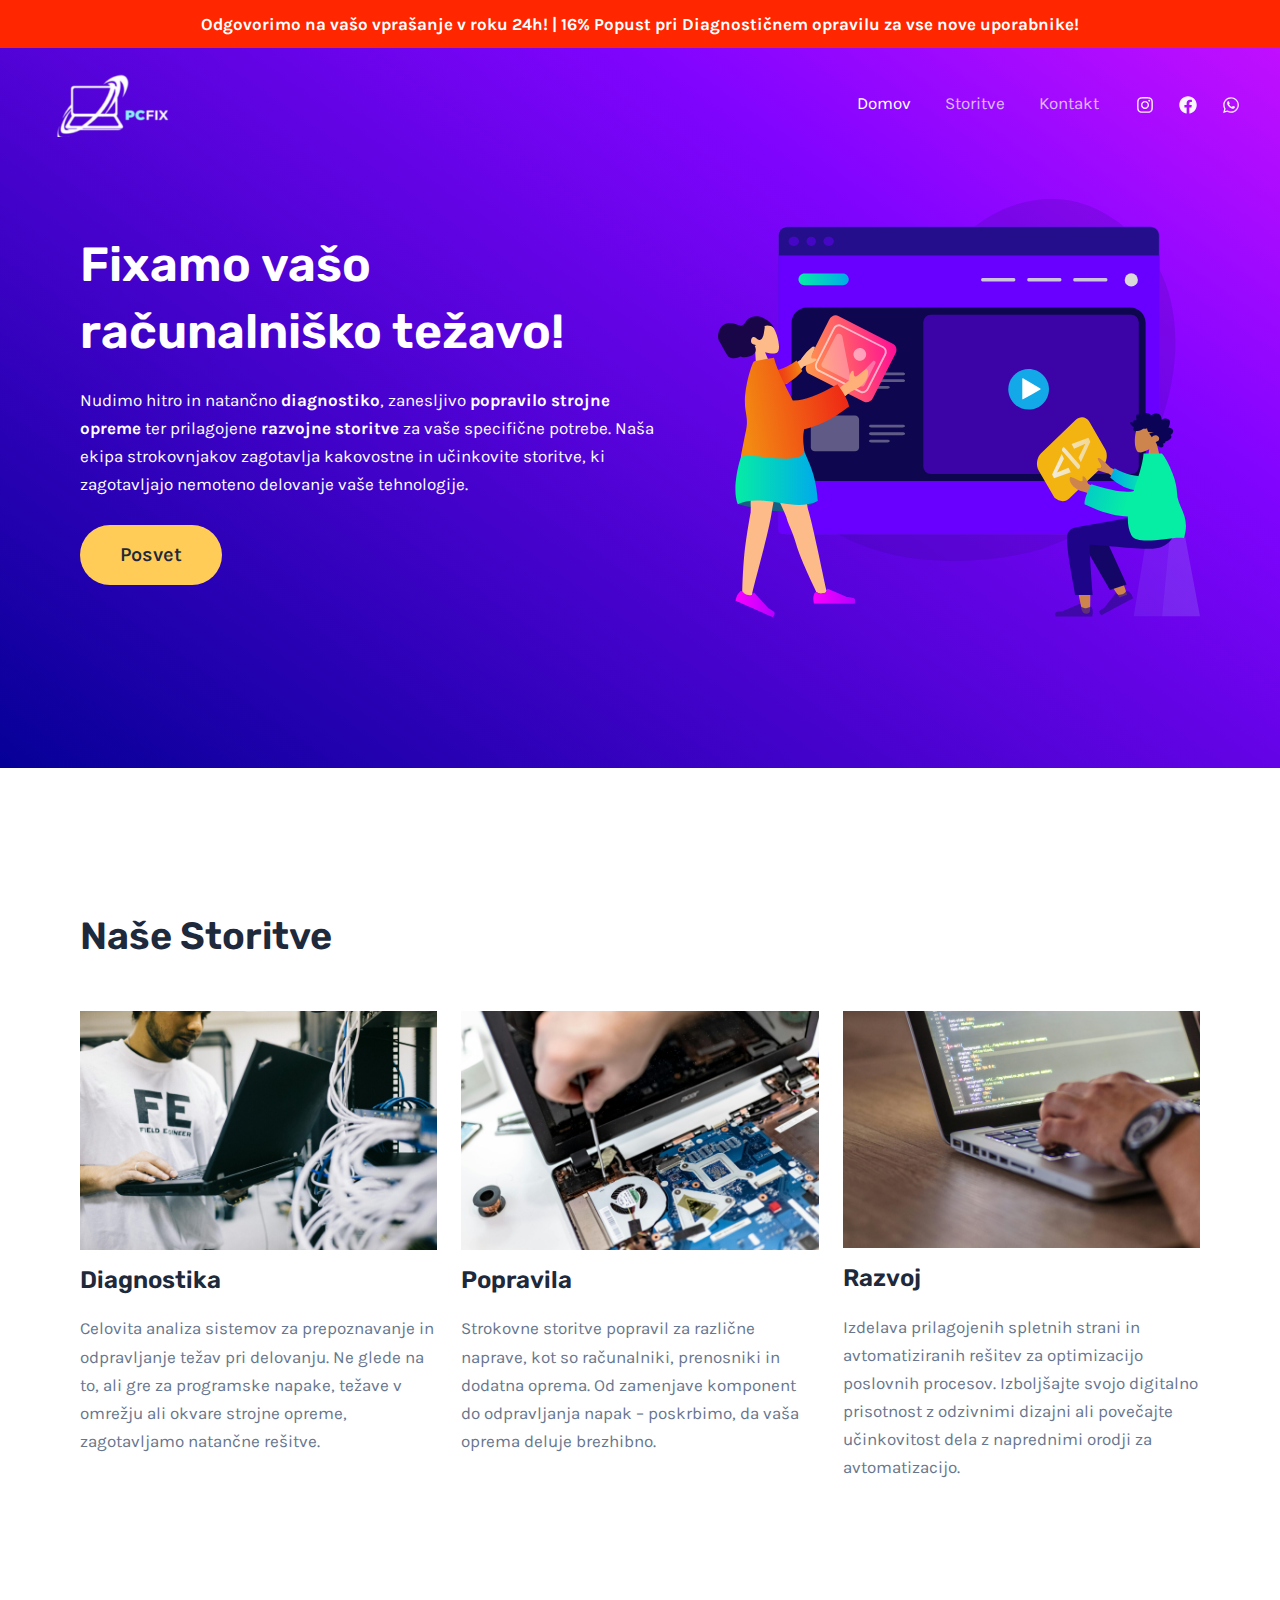
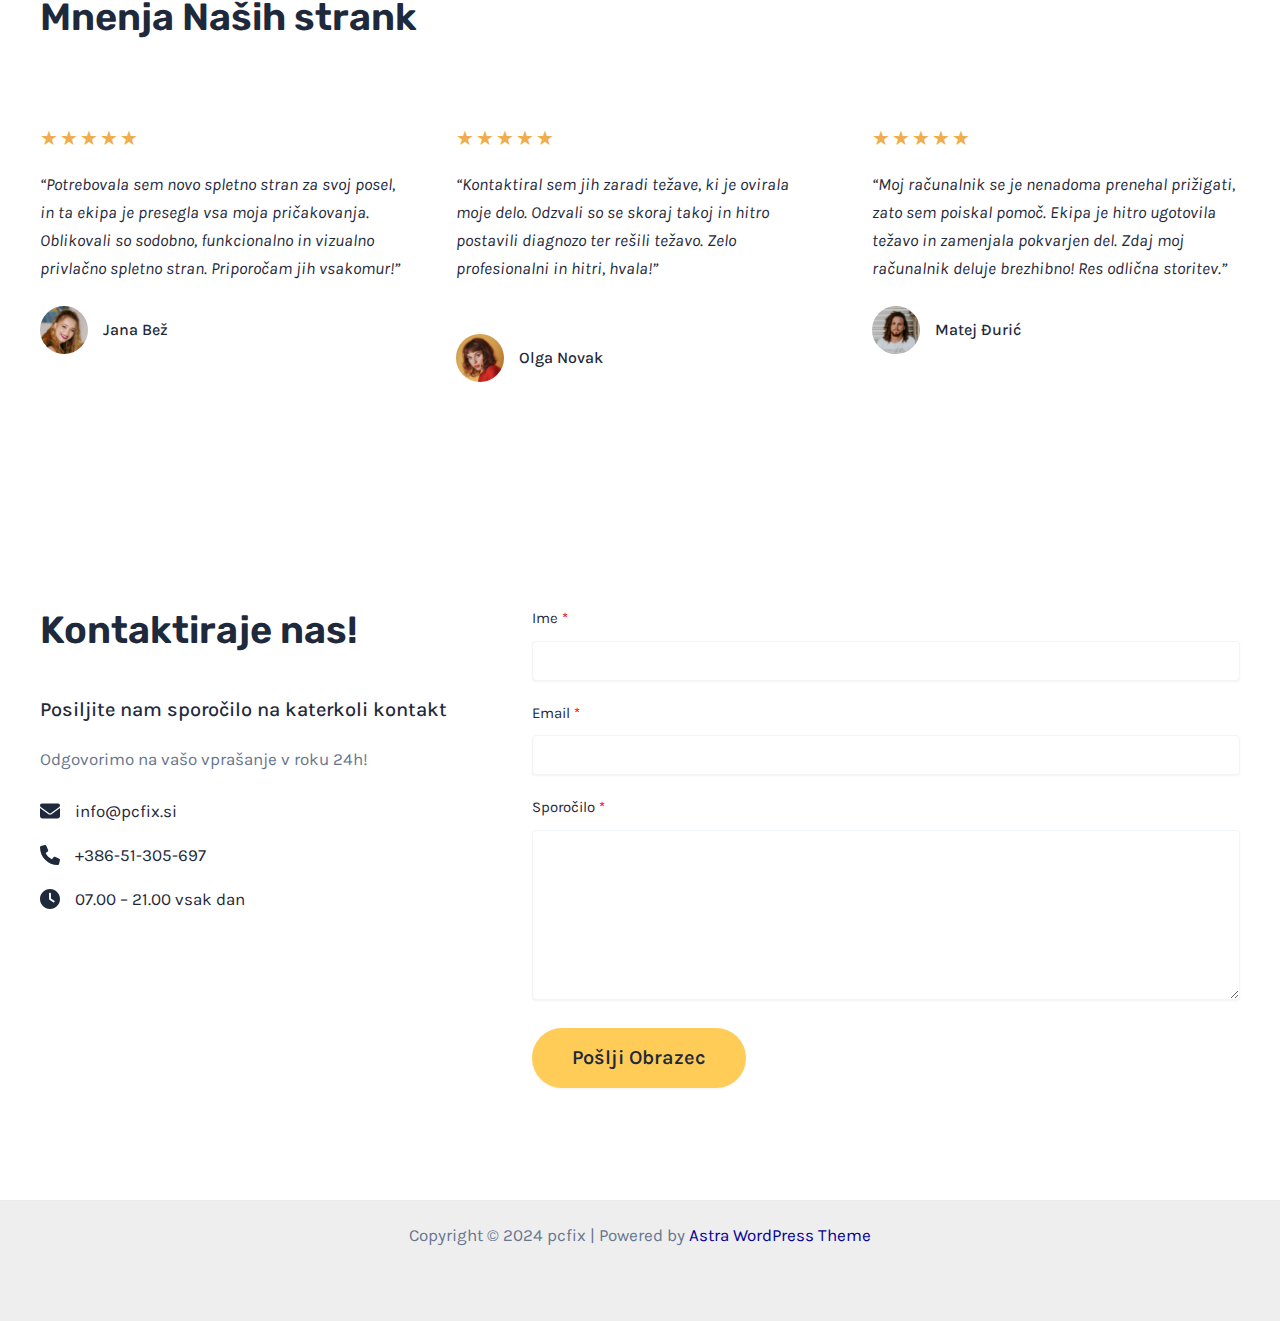
==== commit 00460e1f: "update website" ====
--- a/index.html
+++ b/index.html
@@ -16,7 +16,7 @@
 !function(i,n){var o,s,e;function c(e){try{var t={supportTests:e,timestamp:(new Date).valueOf()};sessionStorage.setItem(o,JSON.stringify(t))}catch(e){}}function p(e,t,n){e.clearRect(0,0,e.canvas.width,e.canvas.height),e.fillText(t,0,0);var t=new Uint32Array(e.getImageData(0,0,e.canvas.width,e.canvas.height).data),r=(e.clearRect(0,0,e.canvas.width,e.canvas.height),e.fillText(n,0,0),new Uint32Array(e.getImageData(0,0,e.canvas.width,e.canvas.height).data));return t.every(function(e,t){return e===r[t]})}function u(e,t,n){switch(t){case"flag":return n(e,"🏳️‍⚧️","🏳️​⚧️")?!1:!n(e,"🇺🇳","🇺​🇳")&&!n(e,"🏴󠁧󠁢󠁥󠁮󠁧󠁿","🏴​󠁧​󠁢​󠁥​󠁮​󠁧​󠁿");case"emoji":return!n(e,"🐦‍⬛","🐦​⬛")}return!1}function f(e,t,n){var r="undefined"!=typeof WorkerGlobalScope&&self instanceof WorkerGlobalScope?new OffscreenCanvas(300,150):i.createElement("canvas"),a=r.getContext("2d",{willReadFrequently:!0}),o=(a.textBaseline="top",a.font="600 32px Arial",{});return e.forEach(function(e){o[e]=t(a,e,n)}),o}function t(e){var t=i.createElement("script");t.src=e,t.defer=!0,i.head.appendChild(t)}"undefined"!=typeof Promise&&(o="wpEmojiSettingsSupports",s=["flag","emoji"],n.supports={everything:!0,everythingExceptFlag:!0},e=new Promise(function(e){i.addEventListener("DOMContentLoaded",e,{once:!0})}),new Promise(function(t){var n=function(){try{var e=JSON.parse(sessionStorage.getItem(o));if("object"==typeof e&&"number"==typeof e.timestamp&&(new Date).valueOf()<e.timestamp+604800&&"object"==typeof e.supportTests)return e.supportTests}catch(e){}return null}();if(!n){if("undefined"!=typeof Worker&&"undefined"!=typeof OffscreenCanvas&&"undefined"!=typeof URL&&URL.createObjectURL&&"undefined"!=typeof Blob)try{var e="postMessage("+f.toString()+"("+[JSON.stringify(s),u.toString(),p.toString()].join(",")+"));",r=new Blob([e],{type:"text/javascript"}),a=new Worker(URL.createObjectURL(r),{name:"wpTestEmojiSupports"});return void(a.onmessage=function(e){c(n=e.data),a.terminate(),t(n)})}catch(e){}c(n=f(s,u,p))}t(n)}).then(function(e){for(var t in e)n.supports[t]=e[t],n.supports.everything=n.supports.everything&&n.supports[t],"flag"!==t&&(n.supports.everythingExceptFlag=n.supports.everythingExceptFlag&&n.supports[t]);n.supports.everythingExceptFlag=n.supports.everythingExceptFlag&&!n.supports.flag,n.DOMReady=!1,n.readyCallback=function(){n.DOMReady=!0}}).then(function(){return e}).then(function(){var e;n.supports.everything||(n.readyCallback(),(e=n.source||{}).concatemoji?t(e.concatemoji):e.wpemoji&&e.twemoji&&(t(e.twemoji),t(e.wpemoji)))}))}((window,document),window._wpemojiSettings);
 </script>
 <link rel="stylesheet" id="astra-theme-css-css" href="/wp-content/themes/astra/assets/css/minified/main.min.css?ver=4.8.8" media="all">
-<style id="astra-theme-css-inline-css">:root{--ast-post-nav-space:0;--ast-container-default-xlg-padding:2.5em;--ast-container-default-lg-padding:2.5em;--ast-container-default-slg-padding:2em;--ast-container-default-md-padding:2.5em;--ast-container-default-sm-padding:2.5em;--ast-container-default-xs-padding:2.4em;--ast-container-default-xxs-padding:1.8em;--ast-code-block-background:#ECEFF3;--ast-comment-inputs-background:#F9FAFB;--ast-normal-container-width:1200px;--ast-narrow-container-width:750px;--ast-blog-title-font-weight:600;--ast-blog-meta-weight:600;}html{font-size:106.25%;}a{color:var(--ast-global-color-0);}a:hover,a:focus{color:var(--ast-global-color-1);}body,button,input,select,textarea,.ast-button,.ast-custom-button{font-family:'Karla',sans-serif;font-weight:inherit;font-size:17px;font-size:1rem;line-height:var(--ast-body-line-height,1.65);}blockquote{color:var(--ast-global-color-3);}h1,.entry-content h1,h2,.entry-content h2,h3,.entry-content h3,h4,.entry-content h4,h5,.entry-content h5,h6,.entry-content h6,.site-title,.site-title a{font-family:'Rubik',sans-serif;font-weight:600;}.site-title{font-size:35px;font-size:2.0588235294118rem;display:none;}.site-header .site-description{font-size:15px;font-size:0.88235294117647rem;display:none;}.entry-title{font-size:20px;font-size:1.1764705882353rem;}.ast-blog-single-element.ast-taxonomy-container a{font-size:14px;font-size:0.82352941176471rem;}.ast-blog-meta-container{font-size:13px;font-size:0.76470588235294rem;}.archive .ast-article-post .ast-article-inner,.blog .ast-article-post .ast-article-inner,.archive .ast-article-post .ast-article-inner:hover,.blog .ast-article-post .ast-article-inner:hover{border-top-left-radius:6px;border-top-right-radius:6px;border-bottom-right-radius:6px;border-bottom-left-radius:6px;overflow:hidden;}h1,.entry-content h1{font-size:48px;font-size:2.8235294117647rem;font-weight:600;font-family:'Rubik',sans-serif;line-height:1.4em;}h2,.entry-content h2{font-size:38px;font-size:2.2352941176471rem;font-weight:600;font-family:'Rubik',sans-serif;line-height:1.3em;}h3,.entry-content h3{font-size:30px;font-size:1.7647058823529rem;font-weight:600;font-family:'Rubik',sans-serif;line-height:1.3em;}h4,.entry-content h4{font-size:24px;font-size:1.4117647058824rem;line-height:1.2em;font-weight:600;font-family:'Rubik',sans-serif;}h5,.entry-content h5{font-size:21px;font-size:1.2352941176471rem;line-height:1.2em;font-weight:600;font-family:'Rubik',sans-serif;}h6,.entry-content h6{font-size:17px;font-size:1rem;line-height:1.25em;font-weight:600;font-family:'Rubik',sans-serif;}::selection{background-color:var(--ast-global-color-0);color:#ffffff;}body,h1,.entry-title a,.entry-content h1,h2,.entry-content h2,h3,.entry-content h3,h4,.entry-content h4,h5,.entry-content h5,h6,.entry-content h6{color:var(--ast-global-color-3);}.tagcloud a:hover,.tagcloud a:focus,.tagcloud a.current-item{color:#ffffff;border-color:var(--ast-global-color-0);background-color:var(--ast-global-color-0);}input:focus,input[type="text"]:focus,input[type="email"]:focus,input[type="url"]:focus,input[type="password"]:focus,input[type="reset"]:focus,input[type="search"]:focus,textarea:focus{border-color:var(--ast-global-color-0);}input[type="radio"]:checked,input[type=reset],input[type="checkbox"]:checked,input[type="checkbox"]:hover:checked,input[type="checkbox"]:focus:checked,input[type=range]::-webkit-slider-thumb{border-color:var(--ast-global-color-0);background-color:var(--ast-global-color-0);box-shadow:none;}.site-footer a:hover + .post-count,.site-footer a:focus + .post-count{background:var(--ast-global-color-0);border-color:var(--ast-global-color-0);}.single .nav-links .nav-previous,.single .nav-links .nav-next{color:var(--ast-global-color-0);}.entry-meta,.entry-meta *{line-height:1.45;color:var(--ast-global-color-0);font-weight:600;}.entry-meta a:not(.ast-button):hover,.entry-meta a:not(.ast-button):hover *,.entry-meta a:not(.ast-button):focus,.entry-meta a:not(.ast-button):focus *,.page-links > .page-link,.page-links .page-link:hover,.post-navigation a:hover{color:var(--ast-global-color-1);}#cat option,.secondary .calendar_wrap thead a,.secondary .calendar_wrap thead a:visited{color:var(--ast-global-color-0);}.secondary .calendar_wrap #today,.ast-progress-val span{background:var(--ast-global-color-0);}.secondary a:hover + .post-count,.secondary a:focus + .post-count{background:var(--ast-global-color-0);border-color:var(--ast-global-color-0);}.calendar_wrap #today > a{color:#ffffff;}.page-links .page-link,.single .post-navigation a{color:var(--ast-global-color-3);}.ast-search-menu-icon .search-form button.search-submit{padding:0 4px;}.ast-search-menu-icon form.search-form{padding-right:0;}.ast-search-menu-icon.slide-search input.search-field{width:0;}.ast-header-search .ast-search-menu-icon.ast-dropdown-active .search-form,.ast-header-search .ast-search-menu-icon.ast-dropdown-active .search-field:focus{transition:all 0.2s;}.search-form input.search-field:focus{outline:none;}.ast-search-menu-icon .search-form button.search-submit:focus,.ast-theme-transparent-header .ast-header-search .ast-dropdown-active .ast-icon,.ast-theme-transparent-header .ast-inline-search .search-field:focus .ast-icon{color:var(--ast-global-color-1);}.ast-header-search .slide-search .search-form{border:2px solid var(--ast-global-color-0);}.ast-header-search .slide-search .search-field{background-color:#fff;}.ast-archive-title{color:var(--ast-global-color-2);}.widget-title{font-size:24px;font-size:1.4117647058824rem;color:var(--ast-global-color-2);}.ast-single-post .entry-content a,.ast-comment-content a:not(.ast-comment-edit-reply-wrap a){text-decoration:underline;}.ast-single-post .elementor-button-wrapper .elementor-button,.ast-single-post .entry-content .uagb-tab a,.ast-single-post .entry-content .uagb-ifb-cta a,.ast-single-post .entry-content .uabb-module-content a,.ast-single-post .entry-content .uagb-post-grid a,.ast-single-post .entry-content .uagb-timeline a,.ast-single-post .entry-content .uagb-toc__wrap a,.ast-single-post .entry-content .uagb-taxomony-box a,.ast-single-post .entry-content .woocommerce a,.entry-content .wp-block-latest-posts > li > a,.ast-single-post .entry-content .wp-block-file__button,li.ast-post-filter-single,.ast-single-post .ast-comment-content .comment-reply-link,.ast-single-post .ast-comment-content .comment-edit-link{text-decoration:none;}.ast-search-menu-icon.slide-search a:focus-visible:focus-visible,.astra-search-icon:focus-visible,#close:focus-visible,a:focus-visible,.ast-menu-toggle:focus-visible,.site .skip-link:focus-visible,.wp-block-loginout input:focus-visible,.wp-block-search.wp-block-search__button-inside .wp-block-search__inside-wrapper,.ast-header-navigation-arrow:focus-visible,.woocommerce .wc-proceed-to-checkout > .checkout-button:focus-visible,.woocommerce .woocommerce-MyAccount-navigation ul li a:focus-visible,.ast-orders-table__row .ast-orders-table__cell:focus-visible,.woocommerce .woocommerce-order-details .order-again > .button:focus-visible,.woocommerce .woocommerce-message a.button.wc-forward:focus-visible,.woocommerce #minus_qty:focus-visible,.woocommerce #plus_qty:focus-visible,a#ast-apply-coupon:focus-visible,.woocommerce .woocommerce-info a:focus-visible,.woocommerce .astra-shop-summary-wrap a:focus-visible,.woocommerce a.wc-forward:focus-visible,#ast-apply-coupon:focus-visible,.woocommerce-js .woocommerce-mini-cart-item a.remove:focus-visible,#close:focus-visible,.button.search-submit:focus-visible,#search_submit:focus,.normal-search:focus-visible,.ast-header-account-wrap:focus-visible,.woocommerce .ast-on-card-button.ast-quick-view-trigger:focus{outline-style:dotted;outline-color:inherit;outline-width:thin;}input:focus,input[type="text"]:focus,input[type="email"]:focus,input[type="url"]:focus,input[type="password"]:focus,input[type="reset"]:focus,input[type="search"]:focus,input[type="number"]:focus,textarea:focus,.wp-block-search__input:focus,[data-section="section-header-mobile-trigger"] .ast-button-wrap .ast-mobile-menu-trigger-minimal:focus,.ast-mobile-popup-drawer.active .menu-toggle-close:focus,.woocommerce-ordering select.orderby:focus,#ast-scroll-top:focus,#coupon_code:focus,.woocommerce-page #comment:focus,.woocommerce #reviews #respond input#submit:focus,.woocommerce a.add_to_cart_button:focus,.woocommerce .button.single_add_to_cart_button:focus,.woocommerce .woocommerce-cart-form button:focus,.woocommerce .woocommerce-cart-form__cart-item .quantity .qty:focus,.woocommerce .woocommerce-billing-fields .woocommerce-billing-fields__field-wrapper .woocommerce-input-wrapper > .input-text:focus,.woocommerce #order_comments:focus,.woocommerce #place_order:focus,.woocommerce .woocommerce-address-fields .woocommerce-address-fields__field-wrapper .woocommerce-input-wrapper > .input-text:focus,.woocommerce .woocommerce-MyAccount-content form button:focus,.woocommerce .woocommerce-MyAccount-content .woocommerce-EditAccountForm .woocommerce-form-row .woocommerce-Input.input-text:focus,.woocommerce .ast-woocommerce-container .woocommerce-pagination ul.page-numbers li a:focus,body #content .woocommerce form .form-row .select2-container--default .select2-selection--single:focus,#ast-coupon-code:focus,.woocommerce.woocommerce-js .quantity input[type=number]:focus,.woocommerce-js .woocommerce-mini-cart-item .quantity input[type=number]:focus,.woocommerce p#ast-coupon-trigger:focus{border-style:dotted;border-color:inherit;border-width:thin;}input{outline:none;}.site-logo-img img{ transition:all 0.2s linear;}body .ast-oembed-container *{position:absolute;top:0;width:100%;height:100%;left:0;}body .wp-block-embed-pocket-casts .ast-oembed-container *{position:unset;}.ast-single-post-featured-section + article {margin-top: 2em;}.site-content .ast-single-post-featured-section img {width: 100%;overflow: hidden;object-fit: cover;}.ast-separate-container .site-content .ast-single-post-featured-section + article {margin-top: -80px;z-index: 9;position: relative;border-radius: 4px;}@media (min-width: 922px) {.ast-no-sidebar .site-content .ast-article-image-container--wide {margin-left: -120px;margin-right: -120px;max-width: unset;width: unset;}.ast-left-sidebar .site-content .ast-article-image-container--wide,.ast-right-sidebar .site-content .ast-article-image-container--wide {margin-left: -10px;margin-right: -10px;}.site-content .ast-article-image-container--full {margin-left: calc( -50vw + 50%);margin-right: calc( -50vw + 50%);max-width: 100vw;width: 100vw;}.ast-left-sidebar .site-content .ast-article-image-container--full,.ast-right-sidebar .site-content .ast-article-image-container--full {margin-left: -10px;margin-right: -10px;max-width: inherit;width: auto;}}.site > .ast-single-related-posts-container {margin-top: 0;}@media (min-width: 922px) {.ast-desktop .ast-container--narrow {max-width: var(--ast-narrow-container-width);margin: 0 auto;}}.ast-page-builder-template .hentry {margin: 0;}.ast-page-builder-template .site-content > .ast-container {max-width: 100%;padding: 0;}.ast-page-builder-template .site .site-content #primary {padding: 0;margin: 0;}.ast-page-builder-template .no-results {text-align: center;margin: 4em auto;}.ast-page-builder-template .ast-pagination {padding: 2em;}.ast-page-builder-template .entry-header.ast-no-title.ast-no-thumbnail {margin-top: 0;}.ast-page-builder-template .entry-header.ast-header-without-markup {margin-top: 0;margin-bottom: 0;}.ast-page-builder-template .entry-header.ast-no-title.ast-no-meta {margin-bottom: 0;}.ast-page-builder-template.single .post-navigation {padding-bottom: 2em;}.ast-page-builder-template.single-post .site-content > .ast-container {max-width: 100%;}.ast-page-builder-template .entry-header {margin-top: 2em;margin-left: auto;margin-right: auto;}.ast-page-builder-template .ast-archive-description {margin: 2em auto 0;padding-left: 20px;padding-right: 20px;}.ast-page-builder-template .ast-row {margin-left: 0;margin-right: 0;}.single.ast-page-builder-template .entry-header + .entry-content,.single.ast-page-builder-template .ast-single-entry-banner + .site-content article .entry-content {margin-bottom: 2em;}@media(min-width: 921px) {.ast-page-builder-template.archive.ast-right-sidebar .ast-row article,.ast-page-builder-template.archive.ast-left-sidebar .ast-row article {padding-left: 0;padding-right: 0;}}input[type="text"],input[type="number"],input[type="email"],input[type="url"],input[type="password"],input[type="search"],input[type=reset],input[type=tel],input[type=date],select,textarea{font-size:16px;font-style:normal;font-weight:400;line-height:24px;width:100%;padding:12px 16px;border-radius:4px;box-shadow:0px 1px 2px 0px rgba(0,0,0,0.05);color:var(--ast-form-input-text,#475569);}input[type="text"],input[type="number"],input[type="email"],input[type="url"],input[type="password"],input[type="search"],input[type=reset],input[type=tel],input[type=date],select{height:40px;}input[type="date"]{border-width:1px;border-style:solid;border-color:var(--ast-border-color);}input[type="text"]:focus,input[type="number"]:focus,input[type="email"]:focus,input[type="url"]:focus,input[type="password"]:focus,input[type="search"]:focus,input[type=reset]:focus,input[type="tel"]:focus,input[type="date"]:focus,select:focus,textarea:focus{border-color:#046BD2;box-shadow:none;outline:none;color:var(--ast-form-input-focus-text,#475569);}label,legend{color:#111827;font-size:14px;font-style:normal;font-weight:500;line-height:20px;}select{padding:6px 10px;}fieldset{padding:30px;border-radius:4px;}button,.ast-button,.button,input[type="button"],input[type="reset"],input[type="submit"]{border-radius:4px;box-shadow:0px 1px 2px 0px rgba(0,0,0,0.05);}:root{--ast-comment-inputs-background:#FFF;}::placeholder{color:var(--ast-form-field-color,#9CA3AF);}::-ms-input-placeholder{color:var(--ast-form-field-color,#9CA3AF);}@media (max-width:921.9px){#ast-desktop-header{display:none;}}@media (min-width:922px){#ast-mobile-header{display:none;}}.wp-block-buttons.aligncenter{justify-content:center;}@media (max-width:921px){.ast-theme-transparent-header #primary,.ast-theme-transparent-header #secondary{padding:0;}}@media (max-width:921px){.ast-plain-container.ast-no-sidebar #primary{padding:0;}}.ast-plain-container.ast-no-sidebar #primary{margin-top:0;margin-bottom:0;}.wp-block-button.is-style-outline .wp-block-button__link{border-color:var(--ast-global-color-7);}div.wp-block-button.is-style-outline > .wp-block-button__link:not(.has-text-color),div.wp-block-button.wp-block-button__link.is-style-outline:not(.has-text-color){color:var(--ast-global-color-7);}.wp-block-button.is-style-outline .wp-block-button__link:hover,.wp-block-buttons .wp-block-button.is-style-outline .wp-block-button__link:focus,.wp-block-buttons .wp-block-button.is-style-outline > .wp-block-button__link:not(.has-text-color):hover,.wp-block-buttons .wp-block-button.wp-block-button__link.is-style-outline:not(.has-text-color):hover{color:var(--ast-global-color-2);background-color:var(--ast-global-color-7);border-color:var(--ast-global-color-7);}.post-page-numbers.current .page-link,.ast-pagination .page-numbers.current{color:#ffffff;border-color:var(--ast-global-color-0);background-color:var(--ast-global-color-0);}.wp-block-buttons .wp-block-button.is-style-outline .wp-block-button__link.wp-element-button,.ast-outline-button,.wp-block-uagb-buttons-child .uagb-buttons-repeater.ast-outline-button{border-color:var(--ast-global-color-7);font-family:inherit;font-weight:600;font-size:20px;font-size:1.1764705882353rem;line-height:1em;padding-top:20px;padding-right:40px;padding-bottom:20px;padding-left:40px;border-top-left-radius:50px;border-top-right-radius:50px;border-bottom-right-radius:50px;border-bottom-left-radius:50px;}.wp-block-buttons .wp-block-button.is-style-outline > .wp-block-button__link:not(.has-text-color),.wp-block-buttons .wp-block-button.wp-block-button__link.is-style-outline:not(.has-text-color),.ast-outline-button{color:var(--ast-global-color-2);}.wp-block-button.is-style-outline .wp-block-button__link:hover,.wp-block-buttons .wp-block-button.is-style-outline .wp-block-button__link:focus,.wp-block-buttons .wp-block-button.is-style-outline > .wp-block-button__link:not(.has-text-color):hover,.wp-block-buttons .wp-block-button.wp-block-button__link.is-style-outline:not(.has-text-color):hover,.ast-outline-button:hover,.ast-outline-button:focus,.wp-block-uagb-buttons-child .uagb-buttons-repeater.ast-outline-button:hover,.wp-block-uagb-buttons-child .uagb-buttons-repeater.ast-outline-button:focus{color:var(--ast-global-color-2);background-color:var(--ast-global-color-7);border-color:var(--ast-global-color-7);}.ast-single-post .entry-content a.ast-outline-button,.ast-single-post .entry-content .is-style-outline>.wp-block-button__link{text-decoration:none;}.wp-block-button .wp-block-button__link.wp-element-button.is-style-outline:not(.has-background),.wp-block-button.is-style-outline>.wp-block-button__link.wp-element-button:not(.has-background),.ast-outline-button{background-color:var(--ast-global-color-7);}.uagb-buttons-repeater.ast-outline-button{border-radius:9999px;}@media (max-width:921px){.wp-block-buttons .wp-block-button.is-style-outline .wp-block-button__link.wp-element-button,.ast-outline-button,.wp-block-uagb-buttons-child .uagb-buttons-repeater.ast-outline-button{padding-top:18px;padding-right:32px;padding-bottom:18px;padding-left:32px;}}@media (max-width:544px){.wp-block-buttons .wp-block-button.is-style-outline .wp-block-button__link.wp-element-button,.ast-outline-button,.wp-block-uagb-buttons-child .uagb-buttons-repeater.ast-outline-button{padding-top:15px;padding-right:28px;padding-bottom:15px;padding-left:28px;}}.entry-content[data-ast-blocks-layout] > figure{margin-bottom:1em;}h1.widget-title{font-weight:600;}h2.widget-title{font-weight:600;}h3.widget-title{font-weight:600;}body .wp-block-cover p{color:var(--ast-global-color-3);}#page{display:flex;flex-direction:column;min-height:100vh;}.ast-404-layout-1 h1.page-title{color:var(--ast-global-color-2);}.single .post-navigation a{line-height:1em;height:inherit;}.error-404 .page-sub-title{font-size:1.5rem;font-weight:inherit;}.search .site-content .content-area .search-form{margin-bottom:0;}#page .site-content{flex-grow:1;}.widget{margin-bottom:1.25em;}#secondary li{line-height:1.5em;}#secondary .wp-block-group h2{margin-bottom:0.7em;}#secondary h2{font-size:1.7rem;}.ast-separate-container .ast-article-post,.ast-separate-container .ast-article-single,.ast-separate-container .comment-respond{padding:3em;}.ast-separate-container .ast-article-single .ast-article-single{padding:0;}.ast-article-single .wp-block-post-template-is-layout-grid{padding-left:0;}.ast-separate-container .comments-title,.ast-narrow-container .comments-title{padding:1.5em 2em;}.ast-page-builder-template .comment-form-textarea,.ast-comment-formwrap .ast-grid-common-col{padding:0;}.ast-comment-formwrap{padding:0;display:inline-flex;column-gap:20px;width:100%;margin-left:0;margin-right:0;}.comments-area textarea#comment:focus,.comments-area textarea#comment:active,.comments-area .ast-comment-formwrap input[type="text"]:focus,.comments-area .ast-comment-formwrap input[type="text"]:active {box-shadow:none;outline:none;}.archive.ast-page-builder-template .entry-header{margin-top:2em;}.ast-page-builder-template .ast-comment-formwrap{width:100%;}.entry-title{margin-bottom:0.6em;}.ast-archive-description p{font-size:inherit;font-weight:inherit;line-height:inherit;}.ast-separate-container .ast-comment-list li.depth-1,.hentry{margin-bottom:1.5em;}.site-content section.ast-archive-description{margin-bottom:2em;}@media (min-width:921px){.ast-left-sidebar.ast-page-builder-template #secondary,.archive.ast-right-sidebar.ast-page-builder-template .site-main{padding-left:20px;padding-right:20px;}}@media (max-width:544px){.ast-comment-formwrap.ast-row{column-gap:10px;display:inline-block;}#ast-commentform .ast-grid-common-col{position:relative;width:100%;}}@media (min-width:1201px){.ast-separate-container .ast-article-post,.ast-separate-container .ast-article-single,.ast-separate-container .ast-author-box,.ast-separate-container .ast-404-layout-1,.ast-separate-container .no-results{padding:3em;}}@media (max-width:921px){.ast-separate-container #primary,.ast-separate-container #secondary{padding:1.5em 0;}#primary,#secondary{padding:1.5em 0;margin:0;}.ast-left-sidebar #content > .ast-container{display:flex;flex-direction:column-reverse;width:100%;}}@media (min-width:922px){.ast-separate-container.ast-right-sidebar #primary,.ast-separate-container.ast-left-sidebar #primary{border:0;}.search-no-results.ast-separate-container #primary{margin-bottom:4em;}}.wp-block-button .wp-block-button__link{color:var(--ast-global-color-2);}.wp-block-button .wp-block-button__link:hover,.wp-block-button .wp-block-button__link:focus{color:var(--ast-global-color-2);background-color:var(--ast-global-color-7);border-color:var(--ast-global-color-7);}.wp-block-button .wp-block-button__link,.wp-block-search .wp-block-search__button,body .wp-block-file .wp-block-file__button{border-style:solid;border-top-width:0px;border-right-width:0px;border-left-width:0px;border-bottom-width:0px;border-color:var(--ast-global-color-7);background-color:var(--ast-global-color-7);color:var(--ast-global-color-2);font-family:inherit;font-weight:600;line-height:1em;font-size:20px;font-size:1.1764705882353rem;border-top-left-radius:50px;border-top-right-radius:50px;border-bottom-right-radius:50px;border-bottom-left-radius:50px;padding-top:20px;padding-right:40px;padding-bottom:20px;padding-left:40px;}.ast-single-post .entry-content .wp-block-button .wp-block-button__link,.ast-single-post .entry-content .wp-block-search .wp-block-search__button,body .entry-content .wp-block-file .wp-block-file__button{text-decoration:none;}@media (max-width:921px){.wp-block-button .wp-block-button__link,.wp-block-search .wp-block-search__button,body .wp-block-file .wp-block-file__button{padding-top:18px;padding-right:32px;padding-bottom:18px;padding-left:32px;}}@media (max-width:544px){.wp-block-button .wp-block-button__link,.wp-block-search .wp-block-search__button,body .wp-block-file .wp-block-file__button{padding-top:15px;padding-right:28px;padding-bottom:15px;padding-left:28px;}}.menu-toggle,button,.ast-button,.ast-custom-button,.button,input#submit,input[type="button"],input[type="submit"],input[type="reset"],#comments .submit,.search .search-submit,form[CLASS*="wp-block-search__"].wp-block-search .wp-block-search__inside-wrapper .wp-block-search__button,body .wp-block-file .wp-block-file__button,.search .search-submit,.woocommerce-js a.button,.woocommerce button.button,.woocommerce .woocommerce-message a.button,.woocommerce #respond input#submit.alt,.woocommerce input.button.alt,.woocommerce input.button,.woocommerce input.button:disabled,.woocommerce input.button:disabled[disabled],.woocommerce input.button:disabled:hover,.woocommerce input.button:disabled[disabled]:hover,.woocommerce #respond input#submit,.woocommerce button.button.alt.disabled,.wc-block-grid__products .wc-block-grid__product .wp-block-button__link,.wc-block-grid__product-onsale,[CLASS*="wc-block"] button,.woocommerce-js .astra-cart-drawer .astra-cart-drawer-content .woocommerce-mini-cart__buttons .button:not(.checkout):not(.ast-continue-shopping),.woocommerce-js .astra-cart-drawer .astra-cart-drawer-content .woocommerce-mini-cart__buttons a.checkout,.woocommerce button.button.alt.disabled.wc-variation-selection-needed,[CLASS*="wc-block"] .wc-block-components-button{border-style:solid;border-top-width:0px;border-right-width:0px;border-left-width:0px;border-bottom-width:0px;color:var(--ast-global-color-2);border-color:var(--ast-global-color-7);background-color:var(--ast-global-color-7);padding-top:20px;padding-right:40px;padding-bottom:20px;padding-left:40px;font-family:inherit;font-weight:600;font-size:20px;font-size:1.1764705882353rem;line-height:1em;border-top-left-radius:50px;border-top-right-radius:50px;border-bottom-right-radius:50px;border-bottom-left-radius:50px;}button:focus,.menu-toggle:hover,button:hover,.ast-button:hover,.ast-custom-button:hover .button:hover,.ast-custom-button:hover ,input[type=reset]:hover,input[type=reset]:focus,input#submit:hover,input#submit:focus,input[type="button"]:hover,input[type="button"]:focus,input[type="submit"]:hover,input[type="submit"]:focus,form[CLASS*="wp-block-search__"].wp-block-search .wp-block-search__inside-wrapper .wp-block-search__button:hover,form[CLASS*="wp-block-search__"].wp-block-search .wp-block-search__inside-wrapper .wp-block-search__button:focus,body .wp-block-file .wp-block-file__button:hover,body .wp-block-file .wp-block-file__button:focus,.woocommerce-js a.button:hover,.woocommerce button.button:hover,.woocommerce .woocommerce-message a.button:hover,.woocommerce #respond input#submit:hover,.woocommerce #respond input#submit.alt:hover,.woocommerce input.button.alt:hover,.woocommerce input.button:hover,.woocommerce button.button.alt.disabled:hover,.wc-block-grid__products .wc-block-grid__product .wp-block-button__link:hover,[CLASS*="wc-block"] button:hover,.woocommerce-js .astra-cart-drawer .astra-cart-drawer-content .woocommerce-mini-cart__buttons .button:not(.checkout):not(.ast-continue-shopping):hover,.woocommerce-js .astra-cart-drawer .astra-cart-drawer-content .woocommerce-mini-cart__buttons a.checkout:hover,.woocommerce button.button.alt.disabled.wc-variation-selection-needed:hover,[CLASS*="wc-block"] .wc-block-components-button:hover,[CLASS*="wc-block"] .wc-block-components-button:focus{color:var(--ast-global-color-2);background-color:var(--ast-global-color-7);border-color:var(--ast-global-color-7);}form[CLASS*="wp-block-search__"].wp-block-search .wp-block-search__inside-wrapper .wp-block-search__button.has-icon{padding-top:calc(20px - 3px);padding-right:calc(40px - 3px);padding-bottom:calc(20px - 3px);padding-left:calc(40px - 3px);}@media (max-width:921px){.menu-toggle,button,.ast-button,.ast-custom-button,.button,input#submit,input[type="button"],input[type="submit"],input[type="reset"],#comments .submit,.search .search-submit,form[CLASS*="wp-block-search__"].wp-block-search .wp-block-search__inside-wrapper .wp-block-search__button,body .wp-block-file .wp-block-file__button,.search .search-submit,.woocommerce-js a.button,.woocommerce button.button,.woocommerce .woocommerce-message a.button,.woocommerce #respond input#submit.alt,.woocommerce input.button.alt,.woocommerce input.button,.woocommerce input.button:disabled,.woocommerce input.button:disabled[disabled],.woocommerce input.button:disabled:hover,.woocommerce input.button:disabled[disabled]:hover,.woocommerce #respond input#submit,.woocommerce button.button.alt.disabled,.wc-block-grid__products .wc-block-grid__product .wp-block-button__link,.wc-block-grid__product-onsale,[CLASS*="wc-block"] button,.woocommerce-js .astra-cart-drawer .astra-cart-drawer-content .woocommerce-mini-cart__buttons .button:not(.checkout):not(.ast-continue-shopping),.woocommerce-js .astra-cart-drawer .astra-cart-drawer-content .woocommerce-mini-cart__buttons a.checkout,.woocommerce button.button.alt.disabled.wc-variation-selection-needed,[CLASS*="wc-block"] .wc-block-components-button{padding-top:18px;padding-right:32px;padding-bottom:18px;padding-left:32px;}}@media (max-width:544px){.menu-toggle,button,.ast-button,.ast-custom-button,.button,input#submit,input[type="button"],input[type="submit"],input[type="reset"],#comments .submit,.search .search-submit,form[CLASS*="wp-block-search__"].wp-block-search .wp-block-search__inside-wrapper .wp-block-search__button,body .wp-block-file .wp-block-file__button,.search .search-submit,.woocommerce-js a.button,.woocommerce button.button,.woocommerce .woocommerce-message a.button,.woocommerce #respond input#submit.alt,.woocommerce input.button.alt,.woocommerce input.button,.woocommerce input.button:disabled,.woocommerce input.button:disabled[disabled],.woocommerce input.button:disabled:hover,.woocommerce input.button:disabled[disabled]:hover,.woocommerce #respond input#submit,.woocommerce button.button.alt.disabled,.wc-block-grid__products .wc-block-grid__product .wp-block-button__link,.wc-block-grid__product-onsale,[CLASS*="wc-block"] button,.woocommerce-js .astra-cart-drawer .astra-cart-drawer-content .woocommerce-mini-cart__buttons .button:not(.checkout):not(.ast-continue-shopping),.woocommerce-js .astra-cart-drawer .astra-cart-drawer-content .woocommerce-mini-cart__buttons a.checkout,.woocommerce button.button.alt.disabled.wc-variation-selection-needed,[CLASS*="wc-block"] .wc-block-components-button{padding-top:15px;padding-right:28px;padding-bottom:15px;padding-left:28px;}}@media (max-width:921px){.ast-mobile-header-stack .main-header-bar .ast-search-menu-icon{display:inline-block;}.ast-header-break-point.ast-header-custom-item-outside .ast-mobile-header-stack .main-header-bar .ast-search-icon{margin:0;}.ast-comment-avatar-wrap img{max-width:2.5em;}.ast-comment-meta{padding:0 1.8888em 1.3333em;}}@media (min-width:544px){.ast-container{max-width:100%;}}@media (max-width:544px){.ast-separate-container .ast-article-post,.ast-separate-container .ast-article-single,.ast-separate-container .comments-title,.ast-separate-container .ast-archive-description{padding:1.5em 1em;}.ast-separate-container #content .ast-container{padding-left:0.54em;padding-right:0.54em;}.ast-separate-container .ast-comment-list .bypostauthor{padding:.5em;}.ast-search-menu-icon.ast-dropdown-active .search-field{width:170px;}} #ast-mobile-header .ast-site-header-cart-li a{pointer-events:none;}@media (max-width:921px){.widget-title{font-size:24px;font-size:1.4117647058824rem;}body,button,input,select,textarea,.ast-button,.ast-custom-button{font-size:17px;font-size:1rem;}#secondary,#secondary button,#secondary input,#secondary select,#secondary textarea{font-size:17px;font-size:1rem;}.site-title{display:none;}.site-header .site-description{display:none;}h1,.entry-content h1{font-size:40px;font-size:2.3529411764706rem;}h2,.entry-content h2{font-size:32px;font-size:1.8823529411765rem;}h3,.entry-content h3{font-size:26px;font-size:1.5294117647059rem;}h4,.entry-content h4{font-size:20px;font-size:1.1764705882353rem;}h5,.entry-content h5{font-size:17px;font-size:1rem;}h6,.entry-content h6{font-size:15px;font-size:0.88235294117647rem;}}@media (max-width:544px){.widget-title{font-size:24px;font-size:1.4117647058824rem;}body,button,input,select,textarea,.ast-button,.ast-custom-button{font-size:17px;font-size:1rem;}#secondary,#secondary button,#secondary input,#secondary select,#secondary textarea{font-size:17px;font-size:1rem;}.site-title{display:none;}.site-header .site-description{display:none;}h1,.entry-content h1{font-size:36px;font-size:2.1176470588235rem;}h2,.entry-content h2{font-size:28px;font-size:1.6470588235294rem;}h3,.entry-content h3{font-size:22px;font-size:1.2941176470588rem;}h4,.entry-content h4{font-size:18px;font-size:1.0588235294118rem;}h5,.entry-content h5{font-size:15px;font-size:0.88235294117647rem;}h6,.entry-content h6{font-size:14px;font-size:0.82352941176471rem;}}@media (max-width:544px){html{font-size:106.25%;}}@media (min-width:922px){.ast-container{max-width:1240px;}}@media (min-width:922px){.site-content .ast-container{display:flex;}}@media (max-width:921px){.site-content .ast-container{flex-direction:column;}}.entry-content h1,.entry-content h2,.entry-content h3,.entry-content h4,.entry-content h5,.entry-content h6{clear:none;}@media (min-width:922px){.main-header-menu .sub-menu .menu-item.ast-left-align-sub-menu:hover > .sub-menu,.main-header-menu .sub-menu .menu-item.ast-left-align-sub-menu.focus > .sub-menu{margin-left:-0px;}}.ast-theme-transparent-header [data-section="section-header-mobile-trigger"] .ast-button-wrap .ast-mobile-menu-trigger-minimal{background:transparent;}.entry-content li > p{margin-bottom:0;}.site .comments-area{padding-bottom:2em;margin-top:2em;}.wp-block-file {display: flex;align-items: center;flex-wrap: wrap;justify-content: space-between;}.wp-block-pullquote {border: none;}.wp-block-pullquote blockquote::before {content: "\201D";font-family: "Helvetica",sans-serif;display: flex;transform: rotate( 180deg );font-size: 6rem;font-style: normal;line-height: 1;font-weight: bold;align-items: center;justify-content: center;}.has-text-align-right > blockquote::before {justify-content: flex-start;}.has-text-align-left > blockquote::before {justify-content: flex-end;}figure.wp-block-pullquote.is-style-solid-color blockquote {max-width: 100%;text-align: inherit;}:root {--wp--custom--ast-default-block-top-padding: 100px;--wp--custom--ast-default-block-right-padding: 80px;--wp--custom--ast-default-block-bottom-padding: 100px;--wp--custom--ast-default-block-left-padding: 80px;--wp--custom--ast-container-width: 1200px;--wp--custom--ast-content-width-size: 1200px;--wp--custom--ast-wide-width-size: calc(1200px + var(--wp--custom--ast-default-block-left-padding) + var(--wp--custom--ast-default-block-right-padding));}.ast-narrow-container {--wp--custom--ast-content-width-size: 750px;--wp--custom--ast-wide-width-size: 750px;}@media(max-width: 921px) {:root {--wp--custom--ast-default-block-top-padding: 50px;--wp--custom--ast-default-block-right-padding: 50px;--wp--custom--ast-default-block-bottom-padding: 50px;--wp--custom--ast-default-block-left-padding: 50px;}}@media(max-width: 544px) {:root {--wp--custom--ast-default-block-top-padding: 50px;--wp--custom--ast-default-block-right-padding: 30px;--wp--custom--ast-default-block-bottom-padding: 50px;--wp--custom--ast-default-block-left-padding: 30px;}}.entry-content > .wp-block-group,.entry-content > .wp-block-cover,.entry-content > .wp-block-columns {padding-top: var(--wp--custom--ast-default-block-top-padding);padding-right: var(--wp--custom--ast-default-block-right-padding);padding-bottom: var(--wp--custom--ast-default-block-bottom-padding);padding-left: var(--wp--custom--ast-default-block-left-padding);}.ast-plain-container.ast-no-sidebar .entry-content > .alignfull,.ast-page-builder-template .ast-no-sidebar .entry-content > .alignfull {margin-left: calc( -50vw + 50%);margin-right: calc( -50vw + 50%);max-width: 100vw;width: 100vw;}.ast-plain-container.ast-no-sidebar .entry-content .alignfull .alignfull,.ast-page-builder-template.ast-no-sidebar .entry-content .alignfull .alignfull,.ast-plain-container.ast-no-sidebar .entry-content .alignfull .alignwide,.ast-page-builder-template.ast-no-sidebar .entry-content .alignfull .alignwide,.ast-plain-container.ast-no-sidebar .entry-content .alignwide .alignfull,.ast-page-builder-template.ast-no-sidebar .entry-content .alignwide .alignfull,.ast-plain-container.ast-no-sidebar .entry-content .alignwide .alignwide,.ast-page-builder-template.ast-no-sidebar .entry-content .alignwide .alignwide,.ast-plain-container.ast-no-sidebar .entry-content .wp-block-column .alignfull,.ast-page-builder-template.ast-no-sidebar .entry-content .wp-block-column .alignfull,.ast-plain-container.ast-no-sidebar .entry-content .wp-block-column .alignwide,.ast-page-builder-template.ast-no-sidebar .entry-content .wp-block-column .alignwide {margin-left: auto;margin-right: auto;width: 100%;}[data-ast-blocks-layout] .wp-block-separator:not(.is-style-dots) {height: 0;}[data-ast-blocks-layout] .wp-block-separator {margin: 20px auto;}[data-ast-blocks-layout] .wp-block-separator:not(.is-style-wide):not(.is-style-dots) {max-width: 100px;}[data-ast-blocks-layout] .wp-block-separator.has-background {padding: 0;}.entry-content[data-ast-blocks-layout] > * {max-width: var(--wp--custom--ast-content-width-size);margin-left: auto;margin-right: auto;}.entry-content[data-ast-blocks-layout] > .alignwide {max-width: var(--wp--custom--ast-wide-width-size);}.entry-content[data-ast-blocks-layout] .alignfull {max-width: none;}.entry-content .wp-block-columns {margin-bottom: 0;}blockquote {margin: 1.5em;border-color: rgba(0,0,0,0.05);}.wp-block-quote:not(.has-text-align-right):not(.has-text-align-center) {border-left: 5px solid rgba(0,0,0,0.05);}.has-text-align-right > blockquote,blockquote.has-text-align-right {border-right: 5px solid rgba(0,0,0,0.05);}.has-text-align-left > blockquote,blockquote.has-text-align-left {border-left: 5px solid rgba(0,0,0,0.05);}.wp-block-site-tagline,.wp-block-latest-posts .read-more {margin-top: 15px;}.wp-block-loginout p label {display: block;}.wp-block-loginout p:not(.login-remember):not(.login-submit) input {width: 100%;}.wp-block-loginout input:focus {border-color: transparent;}.wp-block-loginout input:focus {outline: thin dotted;}.entry-content .wp-block-media-text .wp-block-media-text__content {padding: 0 0 0 8%;}.entry-content .wp-block-media-text.has-media-on-the-right .wp-block-media-text__content {padding: 0 8% 0 0;}.entry-content .wp-block-media-text.has-background .wp-block-media-text__content {padding: 8%;}.entry-content .wp-block-cover:not([class*="background-color"]) .wp-block-cover__inner-container,.entry-content .wp-block-cover:not([class*="background-color"]) .wp-block-cover-image-text,.entry-content .wp-block-cover:not([class*="background-color"]) .wp-block-cover-text,.entry-content .wp-block-cover-image:not([class*="background-color"]) .wp-block-cover__inner-container,.entry-content .wp-block-cover-image:not([class*="background-color"]) .wp-block-cover-image-text,.entry-content .wp-block-cover-image:not([class*="background-color"]) .wp-block-cover-text {color: var(--ast-global-color-5);}.wp-block-loginout .login-remember input {width: 1.1rem;height: 1.1rem;margin: 0 5px 4px 0;vertical-align: middle;}.wp-block-latest-posts > li > *:first-child,.wp-block-latest-posts:not(.is-grid) > li:first-child {margin-top: 0;}.entry-content > .wp-block-buttons,.entry-content > .wp-block-uagb-buttons {margin-bottom: 1.5em;}.wp-block-search__inside-wrapper .wp-block-search__input {padding: 0 10px;color: var(--ast-global-color-3);background: var(--ast-global-color-5);border-color: var(--ast-border-color);}.wp-block-latest-posts .read-more {margin-bottom: 1.5em;}.wp-block-search__no-button .wp-block-search__inside-wrapper .wp-block-search__input {padding-top: 5px;padding-bottom: 5px;}.wp-block-latest-posts .wp-block-latest-posts__post-date,.wp-block-latest-posts .wp-block-latest-posts__post-author {font-size: 1rem;}.wp-block-latest-posts > li > *,.wp-block-latest-posts:not(.is-grid) > li {margin-top: 12px;margin-bottom: 12px;}.ast-page-builder-template .entry-content[data-ast-blocks-layout] > *,.ast-page-builder-template .entry-content[data-ast-blocks-layout] > .alignfull:not(.wp-block-group) > * {max-width: none;}.ast-page-builder-template .entry-content[data-ast-blocks-layout] > .alignwide > * {max-width: var(--wp--custom--ast-wide-width-size);}.ast-page-builder-template .entry-content[data-ast-blocks-layout] > .inherit-container-width > *,.ast-page-builder-template .entry-content[data-ast-blocks-layout] > *:not(.wp-block-group) > *,.entry-content[data-ast-blocks-layout] > .wp-block-cover .wp-block-cover__inner-container {max-width: none ;margin-left: auto;margin-right: auto;}.entry-content[data-ast-blocks-layout] .wp-block-cover:not(.alignleft):not(.alignright) {width: auto;}@media(max-width: 1200px) {.ast-separate-container .entry-content > .alignfull,.ast-separate-container .entry-content[data-ast-blocks-layout] > .alignwide,.ast-plain-container .entry-content[data-ast-blocks-layout] > .alignwide,.ast-plain-container .entry-content .alignfull {margin-left: calc(-1 * min(var(--ast-container-default-xlg-padding),20px)) ;margin-right: calc(-1 * min(var(--ast-container-default-xlg-padding),20px));}}@media(min-width: 1201px) {.ast-separate-container .entry-content > .alignfull {margin-left: calc(-1 * var(--ast-container-default-xlg-padding) );margin-right: calc(-1 * var(--ast-container-default-xlg-padding) );}.ast-separate-container .entry-content[data-ast-blocks-layout] > .alignwide,.ast-plain-container .entry-content[data-ast-blocks-layout] > .alignwide {margin-left: auto;margin-right: auto;}}@media(min-width: 921px) {.ast-separate-container .entry-content .wp-block-group.alignwide:not(.inherit-container-width) > :where(:not(.alignleft):not(.alignright)),.ast-plain-container .entry-content .wp-block-group.alignwide:not(.inherit-container-width) > :where(:not(.alignleft):not(.alignright)) {max-width: calc( var(--wp--custom--ast-content-width-size) + 80px );}.ast-plain-container.ast-right-sidebar .entry-content[data-ast-blocks-layout] .alignfull,.ast-plain-container.ast-left-sidebar .entry-content[data-ast-blocks-layout] .alignfull {margin-left: -60px;margin-right: -60px;}}@media(min-width: 544px) {.entry-content > .alignleft {margin-right: 20px;}.entry-content > .alignright {margin-left: 20px;}}@media (max-width:544px){.wp-block-columns .wp-block-column:not(:last-child){margin-bottom:20px;}.wp-block-latest-posts{margin:0;}}@media( max-width: 600px ) {.entry-content .wp-block-media-text .wp-block-media-text__content,.entry-content .wp-block-media-text.has-media-on-the-right .wp-block-media-text__content {padding: 8% 0 0;}.entry-content .wp-block-media-text.has-background .wp-block-media-text__content {padding: 8%;}}.ast-narrow-container .site-content .wp-block-uagb-image--align-full .wp-block-uagb-image__figure {max-width: 100%;margin-left: auto;margin-right: auto;}.entry-content ul,.entry-content ol {padding: revert;margin: revert;padding-left: 20px;}:root .has-ast-global-color-0-color{color:var(--ast-global-color-0);}:root .has-ast-global-color-0-background-color{background-color:var(--ast-global-color-0);}:root .wp-block-button .has-ast-global-color-0-color{color:var(--ast-global-color-0);}:root .wp-block-button .has-ast-global-color-0-background-color{background-color:var(--ast-global-color-0);}:root .has-ast-global-color-1-color{color:var(--ast-global-color-1);}:root .has-ast-global-color-1-background-color{background-color:var(--ast-global-color-1);}:root .wp-block-button .has-ast-global-color-1-color{color:var(--ast-global-color-1);}:root .wp-block-button .has-ast-global-color-1-background-color{background-color:var(--ast-global-color-1);}:root .has-ast-global-color-2-color{color:var(--ast-global-color-2);}:root .has-ast-global-color-2-background-color{background-color:var(--ast-global-color-2);}:root .wp-block-button .has-ast-global-color-2-color{color:var(--ast-global-color-2);}:root .wp-block-button .has-ast-global-color-2-background-color{background-color:var(--ast-global-color-2);}:root .has-ast-global-color-3-color{color:var(--ast-global-color-3);}:root .has-ast-global-color-3-background-color{background-color:var(--ast-global-color-3);}:root .wp-block-button .has-ast-global-color-3-color{color:var(--ast-global-color-3);}:root .wp-block-button .has-ast-global-color-3-background-color{background-color:var(--ast-global-color-3);}:root .has-ast-global-color-4-color{color:var(--ast-global-color-4);}:root .has-ast-global-color-4-background-color{background-color:var(--ast-global-color-4);}:root .wp-block-button .has-ast-global-color-4-color{color:var(--ast-global-color-4);}:root .wp-block-button .has-ast-global-color-4-background-color{background-color:var(--ast-global-color-4);}:root .has-ast-global-color-5-color{color:var(--ast-global-color-5);}:root .has-ast-global-color-5-background-color{background-color:var(--ast-global-color-5);}:root .wp-block-button .has-ast-global-color-5-color{color:var(--ast-global-color-5);}:root .wp-block-button .has-ast-global-color-5-background-color{background-color:var(--ast-global-color-5);}:root .has-ast-global-color-6-color{color:var(--ast-global-color-6);}:root .has-ast-global-color-6-background-color{background-color:var(--ast-global-color-6);}:root .wp-block-button .has-ast-global-color-6-color{color:var(--ast-global-color-6);}:root .wp-block-button .has-ast-global-color-6-background-color{background-color:var(--ast-global-color-6);}:root .has-ast-global-color-7-color{color:var(--ast-global-color-7);}:root .has-ast-global-color-7-background-color{background-color:var(--ast-global-color-7);}:root .wp-block-button .has-ast-global-color-7-color{color:var(--ast-global-color-7);}:root .wp-block-button .has-ast-global-color-7-background-color{background-color:var(--ast-global-color-7);}:root .has-ast-global-color-8-color{color:var(--ast-global-color-8);}:root .has-ast-global-color-8-background-color{background-color:var(--ast-global-color-8);}:root .wp-block-button .has-ast-global-color-8-color{color:var(--ast-global-color-8);}:root .wp-block-button .has-ast-global-color-8-background-color{background-color:var(--ast-global-color-8);}:root{--ast-global-color-0:#060097;--ast-global-color-1:#c10fff;--ast-global-color-2:#1e293b;--ast-global-color-3:#67768e;--ast-global-color-4:#f9f6fe;--ast-global-color-5:#FFFFFF;--ast-global-color-6:#F2F5F7;--ast-global-color-7:#ffcd57;--ast-global-color-8:#000000;}:root {--ast-border-color : var(--ast-global-color-6);}.ast-single-entry-banner {-js-display: flex;display: flex;flex-direction: column;justify-content: center;text-align: center;position: relative;background: #eeeeee;}.ast-single-entry-banner[data-banner-layout="layout-1"] {max-width: 1200px;background: inherit;padding: 20px 0;}.ast-single-entry-banner[data-banner-width-type="custom"] {margin: 0 auto;width: 100%;}.ast-single-entry-banner + .site-content .entry-header {margin-bottom: 0;}.site .ast-author-avatar {--ast-author-avatar-size: ;}a.ast-underline-text {text-decoration: underline;}.ast-container > .ast-terms-link {position: relative;display: block;}a.ast-button.ast-badge-tax {padding: 4px 8px;border-radius: 3px;font-size: inherit;}header.entry-header .entry-title{font-weight:600;font-size:32px;font-size:1.8823529411765rem;}header.entry-header > *:not(:last-child){margin-bottom:10px;}header.entry-header .post-thumb-img-content{text-align:center;}header.entry-header .post-thumb img,.ast-single-post-featured-section.post-thumb img{aspect-ratio:16/9;width:100%;height:100%;}.ast-archive-entry-banner {-js-display: flex;display: flex;flex-direction: column;justify-content: center;text-align: center;position: relative;background: #eeeeee;}.ast-archive-entry-banner[data-banner-width-type="custom"] {margin: 0 auto;width: 100%;}.ast-archive-entry-banner[data-banner-layout="layout-1"] {background: inherit;padding: 20px 0;text-align: left;}body.archive .ast-archive-description{max-width:1200px;width:100%;text-align:left;padding-top:3em;padding-right:3em;padding-bottom:3em;padding-left:3em;}body.archive .ast-archive-description .ast-archive-title,body.archive .ast-archive-description .ast-archive-title *{font-weight:600;font-size:32px;font-size:1.8823529411765rem;}body.archive .ast-archive-description > *:not(:last-child){margin-bottom:10px;}@media (max-width:921px){body.archive .ast-archive-description{text-align:left;}}@media (max-width:544px){body.archive .ast-archive-description{text-align:left;}}.ast-theme-transparent-header #masthead .site-logo-img .transparent-custom-logo .astra-logo-svg{width:150px;}.ast-theme-transparent-header #masthead .site-logo-img .transparent-custom-logo img{ max-width:150px; width:150px;}@media (max-width:921px){.ast-theme-transparent-header #masthead .site-logo-img .transparent-custom-logo .astra-logo-svg{width:120px;}.ast-theme-transparent-header #masthead .site-logo-img .transparent-custom-logo img{ max-width:120px; width:120px;}}@media (max-width:543px){.ast-theme-transparent-header #masthead .site-logo-img .transparent-custom-logo .astra-logo-svg{width:100px;}.ast-theme-transparent-header #masthead .site-logo-img .transparent-custom-logo img{ max-width:100px; width:100px;}}@media (min-width:921px){.ast-theme-transparent-header #masthead{position:absolute;left:0;right:0;}.ast-theme-transparent-header .main-header-bar,.ast-theme-transparent-header.ast-header-break-point .main-header-bar{background:none;}body.elementor-editor-active.ast-theme-transparent-header #masthead,.fl-builder-edit .ast-theme-transparent-header #masthead,body.vc_editor.ast-theme-transparent-header #masthead,body.brz-ed.ast-theme-transparent-header #masthead{z-index:0;}.ast-header-break-point.ast-replace-site-logo-transparent.ast-theme-transparent-header .custom-mobile-logo-link{display:none;}.ast-header-break-point.ast-replace-site-logo-transparent.ast-theme-transparent-header .transparent-custom-logo{display:inline-block;}.ast-theme-transparent-header .ast-above-header,.ast-theme-transparent-header .ast-above-header.ast-above-header-bar{background-image:none;background-color:transparent;}.ast-theme-transparent-header .ast-below-header,.ast-theme-transparent-header .ast-below-header.ast-below-header-bar{background-image:none;background-color:transparent;}}.ast-theme-transparent-header .ast-builder-menu .main-header-menu .menu-item .sub-menu .menu-link,.ast-theme-transparent-header .main-header-menu .menu-item .sub-menu .menu-link{background-color:transparent;}@media (max-width:921px){.ast-theme-transparent-header #masthead{position:absolute;left:0;right:0;}.ast-theme-transparent-header .main-header-bar,.ast-theme-transparent-header.ast-header-break-point .main-header-bar{background:none;}body.elementor-editor-active.ast-theme-transparent-header #masthead,.fl-builder-edit .ast-theme-transparent-header #masthead,body.vc_editor.ast-theme-transparent-header #masthead,body.brz-ed.ast-theme-transparent-header #masthead{z-index:0;}.ast-header-break-point.ast-replace-site-logo-transparent.ast-theme-transparent-header .custom-mobile-logo-link{display:none;}.ast-header-break-point.ast-replace-site-logo-transparent.ast-theme-transparent-header .transparent-custom-logo{display:inline-block;}.ast-theme-transparent-header .ast-above-header,.ast-theme-transparent-header .ast-above-header.ast-above-header-bar{background-image:none;background-color:transparent;}.ast-theme-transparent-header .ast-below-header,.ast-theme-transparent-header .ast-below-header.ast-below-header-bar{background-image:none;background-color:transparent;}}@media (max-width:921px){.ast-theme-transparent-header .ast-builder-menu .main-header-menu,.ast-theme-transparent-header .ast-builder-menu .main-header-menu .menu-link,.ast-theme-transparent-header [CLASS*="ast-builder-menu-"] .main-header-menu .menu-item > .menu-link,.ast-theme-transparent-header .ast-masthead-custom-menu-items,.ast-theme-transparent-header .ast-masthead-custom-menu-items a,.ast-theme-transparent-header .ast-builder-menu .main-header-menu .menu-item > .ast-menu-toggle,.ast-theme-transparent-header .ast-builder-menu .main-header-menu .menu-item > .ast-menu-toggle,.ast-theme-transparent-header .main-header-menu .menu-link{color:var(--ast-global-color-2);}.ast-theme-transparent-header .ast-builder-menu .main-header-menu .menu-item:hover > .menu-link,.ast-theme-transparent-header .ast-builder-menu .main-header-menu .menu-item:hover > .ast-menu-toggle,.ast-theme-transparent-header .ast-builder-menu .main-header-menu .ast-masthead-custom-menu-items a:hover,.ast-theme-transparent-header .ast-builder-menu .main-header-menu .focus > .menu-link,.ast-theme-transparent-header .ast-builder-menu .main-header-menu .focus > .ast-menu-toggle,.ast-theme-transparent-header .ast-builder-menu .main-header-menu .current-menu-item > .menu-link,.ast-theme-transparent-header .ast-builder-menu .main-header-menu .current-menu-ancestor > .menu-link,.ast-theme-transparent-header .ast-builder-menu .main-header-menu .current-menu-item > .ast-menu-toggle,.ast-theme-transparent-header .ast-builder-menu .main-header-menu .current-menu-ancestor > .ast-menu-toggle,.ast-theme-transparent-header [CLASS*="ast-builder-menu-"] .main-header-menu .current-menu-item > .menu-link,.ast-theme-transparent-header [CLASS*="ast-builder-menu-"] .main-header-menu .current-menu-ancestor > .menu-link,.ast-theme-transparent-header [CLASS*="ast-builder-menu-"] .main-header-menu .current-menu-item > .ast-menu-toggle,.ast-theme-transparent-header [CLASS*="ast-builder-menu-"] .main-header-menu .current-menu-ancestor > .ast-menu-toggle,.ast-theme-transparent-header .main-header-menu .menu-item:hover > .menu-link,.ast-theme-transparent-header .main-header-menu .current-menu-item > .menu-link,.ast-theme-transparent-header .main-header-menu .current-menu-ancestor > .menu-link{color:var(--ast-global-color-0);}}.ast-theme-transparent-header #ast-desktop-header > .ast-main-header-wrap > .main-header-bar,.ast-theme-transparent-header.ast-header-break-point #ast-mobile-header > .ast-main-header-wrap > .main-header-bar{border-bottom-width:0px;border-bottom-style:solid;}.ast-breadcrumbs .trail-browse,.ast-breadcrumbs .trail-items,.ast-breadcrumbs .trail-items li{display:inline-block;margin:0;padding:0;border:none;background:inherit;text-indent:0;text-decoration:none;}.ast-breadcrumbs .trail-browse{font-size:inherit;font-style:inherit;font-weight:inherit;color:inherit;}.ast-breadcrumbs .trail-items{list-style:none;}.trail-items li::after{padding:0 0.3em;content:"\00bb";}.trail-items li:last-of-type::after{display:none;}h1,.entry-content h1,h2,.entry-content h2,h3,.entry-content h3,h4,.entry-content h4,h5,.entry-content h5,h6,.entry-content h6{color:var(--ast-global-color-2);}.entry-title a{color:var(--ast-global-color-2);}@media (max-width:921px){.ast-builder-grid-row-container.ast-builder-grid-row-tablet-3-firstrow .ast-builder-grid-row > *:first-child,.ast-builder-grid-row-container.ast-builder-grid-row-tablet-3-lastrow .ast-builder-grid-row > *:last-child{grid-column:1 / -1;}}@media (max-width:544px){.ast-builder-grid-row-container.ast-builder-grid-row-mobile-3-firstrow .ast-builder-grid-row > *:first-child,.ast-builder-grid-row-container.ast-builder-grid-row-mobile-3-lastrow .ast-builder-grid-row > *:last-child{grid-column:1 / -1;}}.ast-builder-layout-element[data-section="title_tagline"]{display:flex;}@media (max-width:921px){.ast-header-break-point .ast-builder-layout-element[data-section="title_tagline"]{display:flex;}}@media (max-width:544px){.ast-header-break-point .ast-builder-layout-element[data-section="title_tagline"]{display:flex;}}.ast-builder-menu-1{font-family:inherit;font-weight:inherit;}.ast-builder-menu-1 .menu-item > .menu-link{line-height:1.6em;color:rgba(242,245,247,0.76);}.ast-builder-menu-1 .menu-item > .ast-menu-toggle{color:rgba(242,245,247,0.76);}.ast-builder-menu-1 .menu-item:hover > .menu-link,.ast-builder-menu-1 .inline-on-mobile .menu-item:hover > .ast-menu-toggle{color:var(--ast-global-color-5);}.ast-builder-menu-1 .menu-item:hover > .ast-menu-toggle{color:var(--ast-global-color-5);}.ast-builder-menu-1 .menu-item.current-menu-item > .menu-link,.ast-builder-menu-1 .inline-on-mobile .menu-item.current-menu-item > .ast-menu-toggle,.ast-builder-menu-1 .current-menu-ancestor > .menu-link{color:var(--ast-global-color-5);}.ast-builder-menu-1 .menu-item.current-menu-item > .ast-menu-toggle{color:var(--ast-global-color-5);}.ast-builder-menu-1 .sub-menu,.ast-builder-menu-1 .inline-on-mobile .sub-menu{border-top-width:2px;border-bottom-width:0px;border-right-width:0px;border-left-width:0px;border-color:var(--ast-global-color-0);border-style:solid;}.ast-builder-menu-1 .sub-menu .sub-menu{top:-2px;}.ast-builder-menu-1 .main-header-menu > .menu-item > .sub-menu,.ast-builder-menu-1 .main-header-menu > .menu-item > .astra-full-megamenu-wrapper{margin-top:0px;}.ast-desktop .ast-builder-menu-1 .main-header-menu > .menu-item > .sub-menu:before,.ast-desktop .ast-builder-menu-1 .main-header-menu > .menu-item > .astra-full-megamenu-wrapper:before{height:calc( 0px + 2px + 5px );}.ast-desktop .ast-builder-menu-1 .menu-item .sub-menu .menu-link{border-style:none;}@media (max-width:921px){.ast-header-break-point .ast-builder-menu-1 .menu-item.menu-item-has-children > .ast-menu-toggle{top:0;}.ast-builder-menu-1 .inline-on-mobile .menu-item.menu-item-has-children > .ast-menu-toggle{right:-15px;}.ast-builder-menu-1 .menu-item-has-children > .menu-link:after{content:unset;}.ast-builder-menu-1 .main-header-menu > .menu-item > .sub-menu,.ast-builder-menu-1 .main-header-menu > .menu-item > .astra-full-megamenu-wrapper{margin-top:0;}}@media (max-width:544px){.ast-header-break-point .ast-builder-menu-1 .menu-item.menu-item-has-children > .ast-menu-toggle{top:0;}.ast-builder-menu-1 .main-header-menu > .menu-item > .sub-menu,.ast-builder-menu-1 .main-header-menu > .menu-item > .astra-full-megamenu-wrapper{margin-top:0;}}.ast-builder-menu-1{display:flex;}@media (max-width:921px){.ast-header-break-point .ast-builder-menu-1{display:flex;}}@media (max-width:544px){.ast-header-break-point .ast-builder-menu-1{display:flex;}}.ast-social-stack-desktop .ast-builder-social-element,.ast-social-stack-tablet .ast-builder-social-element,.ast-social-stack-mobile .ast-builder-social-element {margin-top: 6px;margin-bottom: 6px;}.social-show-label-true .ast-builder-social-element {width: auto;padding: 0 0.4em;}[data-section^="section-fb-social-icons-"] .footer-social-inner-wrap {text-align: center;}.ast-footer-social-wrap {width: 100%;}.ast-footer-social-wrap .ast-builder-social-element:first-child {margin-left: 0;}.ast-footer-social-wrap .ast-builder-social-element:last-child {margin-right: 0;}.ast-header-social-wrap .ast-builder-social-element:first-child {margin-left: 0;}.ast-header-social-wrap .ast-builder-social-element:last-child {margin-right: 0;}.ast-builder-social-element {line-height: 1;color: #3a3a3a;background: transparent;vertical-align: middle;transition: all 0.01s;margin-left: 6px;margin-right: 6px;justify-content: center;align-items: center;}.ast-builder-social-element {line-height: 1;color: #3a3a3a;background: transparent;vertical-align: middle;transition: all 0.01s;margin-left: 6px;margin-right: 6px;justify-content: center;align-items: center;}.ast-builder-social-element .social-item-label {padding-left: 6px;}.ast-header-social-1-wrap .ast-builder-social-element,.ast-header-social-1-wrap .social-show-label-true .ast-builder-social-element{margin-left:12.5px;margin-right:12.5px;}.ast-header-social-1-wrap .ast-builder-social-element svg{width:18px;height:18px;}.ast-header-social-1-wrap .ast-social-color-type-custom svg{fill:var(--ast-global-color-4);}.ast-header-social-1-wrap .ast-social-color-type-custom .ast-builder-social-element:hover{color:var(--ast-global-color-4);}.ast-header-social-1-wrap .ast-social-color-type-custom .ast-builder-social-element:hover svg{fill:var(--ast-global-color-4);}.ast-header-social-1-wrap .ast-social-color-type-custom .social-item-label{color:var(--ast-global-color-4);}.ast-header-social-1-wrap .ast-builder-social-element:hover .social-item-label{color:var(--ast-global-color-4);}.ast-builder-layout-element[data-section="section-hb-social-icons-1"]{display:flex;}@media (max-width:921px){.ast-header-break-point .ast-builder-layout-element[data-section="section-hb-social-icons-1"]{display:flex;}}@media (max-width:544px){.ast-header-break-point .ast-builder-layout-element[data-section="section-hb-social-icons-1"]{display:flex;}}.site-below-footer-wrap{padding-top:20px;padding-bottom:20px;}.site-below-footer-wrap[data-section="section-below-footer-builder"]{background-color:#eeeeee;min-height:80px;border-style:solid;border-width:0px;border-top-width:1px;border-top-color:#eaeaea;}.site-below-footer-wrap[data-section="section-below-footer-builder"] .ast-builder-grid-row{max-width:1200px;min-height:80px;margin-left:auto;margin-right:auto;}.site-below-footer-wrap[data-section="section-below-footer-builder"] .ast-builder-grid-row,.site-below-footer-wrap[data-section="section-below-footer-builder"] .site-footer-section{align-items:flex-start;}.site-below-footer-wrap[data-section="section-below-footer-builder"].ast-footer-row-inline .site-footer-section{display:flex;margin-bottom:0;}.ast-builder-grid-row-full .ast-builder-grid-row{grid-template-columns:1fr;}@media (max-width:921px){.site-below-footer-wrap[data-section="section-below-footer-builder"].ast-footer-row-tablet-inline .site-footer-section{display:flex;margin-bottom:0;}.site-below-footer-wrap[data-section="section-below-footer-builder"].ast-footer-row-tablet-stack .site-footer-section{display:block;margin-bottom:10px;}.ast-builder-grid-row-container.ast-builder-grid-row-tablet-full .ast-builder-grid-row{grid-template-columns:1fr;}}@media (max-width:544px){.site-below-footer-wrap[data-section="section-below-footer-builder"].ast-footer-row-mobile-inline .site-footer-section{display:flex;margin-bottom:0;}.site-below-footer-wrap[data-section="section-below-footer-builder"].ast-footer-row-mobile-stack .site-footer-section{display:block;margin-bottom:10px;}.ast-builder-grid-row-container.ast-builder-grid-row-mobile-full .ast-builder-grid-row{grid-template-columns:1fr;}}.site-below-footer-wrap[data-section="section-below-footer-builder"]{display:grid;}@media (max-width:921px){.ast-header-break-point .site-below-footer-wrap[data-section="section-below-footer-builder"]{display:grid;}}@media (max-width:544px){.ast-header-break-point .site-below-footer-wrap[data-section="section-below-footer-builder"]{display:grid;}}.ast-footer-copyright{text-align:center;}.ast-footer-copyright {color:var(--ast-global-color-3);}@media (max-width:921px){.ast-footer-copyright{text-align:center;}}@media (max-width:544px){.ast-footer-copyright{text-align:center;}}.ast-footer-copyright.ast-builder-layout-element{display:flex;}@media (max-width:921px){.ast-header-break-point .ast-footer-copyright.ast-builder-layout-element{display:flex;}}@media (max-width:544px){.ast-header-break-point .ast-footer-copyright.ast-builder-layout-element{display:flex;}}.footer-widget-area.widget-area.site-footer-focus-item{width:auto;}.ast-footer-row-inline .footer-widget-area.widget-area.site-footer-focus-item{width:100%;}.ast-header-break-point .main-header-bar{border-bottom-width:1px;}@media (min-width:922px){.main-header-bar{border-bottom-width:1px;}}.main-header-menu .menu-item, #astra-footer-menu .menu-item, .main-header-bar .ast-masthead-custom-menu-items{-js-display:flex;display:flex;-webkit-box-pack:center;-webkit-justify-content:center;-moz-box-pack:center;-ms-flex-pack:center;justify-content:center;-webkit-box-orient:vertical;-webkit-box-direction:normal;-webkit-flex-direction:column;-moz-box-orient:vertical;-moz-box-direction:normal;-ms-flex-direction:column;flex-direction:column;}.main-header-menu > .menu-item > .menu-link, #astra-footer-menu > .menu-item > .menu-link{height:100%;-webkit-box-align:center;-webkit-align-items:center;-moz-box-align:center;-ms-flex-align:center;align-items:center;-js-display:flex;display:flex;}.ast-header-break-point .main-navigation ul .menu-item .menu-link .icon-arrow:first-of-type svg{top:.2em;margin-top:0px;margin-left:0px;width:.65em;transform:translate(0, -2px) rotateZ(270deg);}.ast-mobile-popup-content .ast-submenu-expanded > .ast-menu-toggle{transform:rotateX(180deg);overflow-y:auto;}@media (min-width:922px){.ast-builder-menu .main-navigation > ul > li:last-child a{margin-right:0;}}.ast-separate-container .ast-article-inner{background-color:var(--ast-global-color-5);background-image:none;}@media (max-width:921px){.ast-separate-container .ast-article-inner{background-color:var(--ast-global-color-5);background-image:none;}}@media (max-width:544px){.ast-separate-container .ast-article-inner{background-color:var(--ast-global-color-5);background-image:none;}}.ast-separate-container .ast-article-single:not(.ast-related-post), .woocommerce.ast-separate-container .ast-woocommerce-container, .ast-separate-container .error-404, .ast-separate-container .no-results, .single.ast-separate-container .site-main .ast-author-meta, .ast-separate-container .related-posts-title-wrapper,.ast-separate-container .comments-count-wrapper, .ast-box-layout.ast-plain-container .site-content,.ast-padded-layout.ast-plain-container .site-content, .ast-separate-container .ast-archive-description, .ast-separate-container .comments-area{background-color:var(--ast-global-color-5);background-image:none;}@media (max-width:921px){.ast-separate-container .ast-article-single:not(.ast-related-post), .woocommerce.ast-separate-container .ast-woocommerce-container, .ast-separate-container .error-404, .ast-separate-container .no-results, .single.ast-separate-container .site-main .ast-author-meta, .ast-separate-container .related-posts-title-wrapper,.ast-separate-container .comments-count-wrapper, .ast-box-layout.ast-plain-container .site-content,.ast-padded-layout.ast-plain-container .site-content, .ast-separate-container .ast-archive-description{background-color:var(--ast-global-color-5);background-image:none;}}@media (max-width:544px){.ast-separate-container .ast-article-single:not(.ast-related-post), .woocommerce.ast-separate-container .ast-woocommerce-container, .ast-separate-container .error-404, .ast-separate-container .no-results, .single.ast-separate-container .site-main .ast-author-meta, .ast-separate-container .related-posts-title-wrapper,.ast-separate-container .comments-count-wrapper, .ast-box-layout.ast-plain-container .site-content,.ast-padded-layout.ast-plain-container .site-content, .ast-separate-container .ast-archive-description{background-color:var(--ast-global-color-5);background-image:none;}}.ast-separate-container.ast-two-container #secondary .widget{background-color:var(--ast-global-color-5);background-image:none;}@media (max-width:921px){.ast-separate-container.ast-two-container #secondary .widget{background-color:var(--ast-global-color-5);background-image:none;}}@media (max-width:544px){.ast-separate-container.ast-two-container #secondary .widget{background-color:var(--ast-global-color-5);background-image:none;}}.ast-plain-container, .ast-page-builder-template{background-color:var(--ast-global-color-5);background-image:none;}@media (max-width:921px){.ast-plain-container, .ast-page-builder-template{background-color:var(--ast-global-color-5);background-image:none;}}@media (max-width:544px){.ast-plain-container, .ast-page-builder-template{background-color:var(--ast-global-color-5);background-image:none;}}
+<style id="astra-theme-css-inline-css">:root{--ast-post-nav-space:0;--ast-container-default-xlg-padding:2.5em;--ast-container-default-lg-padding:2.5em;--ast-container-default-slg-padding:2em;--ast-container-default-md-padding:2.5em;--ast-container-default-sm-padding:2.5em;--ast-container-default-xs-padding:2.4em;--ast-container-default-xxs-padding:1.8em;--ast-code-block-background:#ECEFF3;--ast-comment-inputs-background:#F9FAFB;--ast-normal-container-width:1200px;--ast-narrow-container-width:750px;--ast-blog-title-font-weight:600;--ast-blog-meta-weight:600;}html{font-size:106.25%;}a{color:var(--ast-global-color-0);}a:hover,a:focus{color:var(--ast-global-color-1);}body,button,input,select,textarea,.ast-button,.ast-custom-button{font-family:'Karla',sans-serif;font-weight:inherit;font-size:17px;font-size:1rem;line-height:var(--ast-body-line-height,1.65);}blockquote{color:var(--ast-global-color-3);}h1,.entry-content h1,h2,.entry-content h2,h3,.entry-content h3,h4,.entry-content h4,h5,.entry-content h5,h6,.entry-content h6,.site-title,.site-title a{font-family:'Rubik',sans-serif;font-weight:600;}.site-title{font-size:35px;font-size:2.0588235294118rem;display:none;}header .custom-logo-link img{max-width:155px;width:155px;}.astra-logo-svg{width:155px;}.site-header .site-description{font-size:15px;font-size:0.88235294117647rem;display:none;}.entry-title{font-size:20px;font-size:1.1764705882353rem;}.ast-blog-single-element.ast-taxonomy-container a{font-size:14px;font-size:0.82352941176471rem;}.ast-blog-meta-container{font-size:13px;font-size:0.76470588235294rem;}.archive .ast-article-post .ast-article-inner,.blog .ast-article-post .ast-article-inner,.archive .ast-article-post .ast-article-inner:hover,.blog .ast-article-post .ast-article-inner:hover{border-top-left-radius:6px;border-top-right-radius:6px;border-bottom-right-radius:6px;border-bottom-left-radius:6px;overflow:hidden;}h1,.entry-content h1{font-size:48px;font-size:2.8235294117647rem;font-weight:600;font-family:'Rubik',sans-serif;line-height:1.4em;}h2,.entry-content h2{font-size:38px;font-size:2.2352941176471rem;font-weight:600;font-family:'Rubik',sans-serif;line-height:1.3em;}h3,.entry-content h3{font-size:30px;font-size:1.7647058823529rem;font-weight:600;font-family:'Rubik',sans-serif;line-height:1.3em;}h4,.entry-content h4{font-size:24px;font-size:1.4117647058824rem;line-height:1.2em;font-weight:600;font-family:'Rubik',sans-serif;}h5,.entry-content h5{font-size:21px;font-size:1.2352941176471rem;line-height:1.2em;font-weight:600;font-family:'Rubik',sans-serif;}h6,.entry-content h6{font-size:17px;font-size:1rem;line-height:1.25em;font-weight:600;font-family:'Rubik',sans-serif;}::selection{background-color:var(--ast-global-color-0);color:#ffffff;}body,h1,.entry-title a,.entry-content h1,h2,.entry-content h2,h3,.entry-content h3,h4,.entry-content h4,h5,.entry-content h5,h6,.entry-content h6{color:var(--ast-global-color-3);}.tagcloud a:hover,.tagcloud a:focus,.tagcloud a.current-item{color:#ffffff;border-color:var(--ast-global-color-0);background-color:var(--ast-global-color-0);}input:focus,input[type="text"]:focus,input[type="email"]:focus,input[type="url"]:focus,input[type="password"]:focus,input[type="reset"]:focus,input[type="search"]:focus,textarea:focus{border-color:var(--ast-global-color-0);}input[type="radio"]:checked,input[type=reset],input[type="checkbox"]:checked,input[type="checkbox"]:hover:checked,input[type="checkbox"]:focus:checked,input[type=range]::-webkit-slider-thumb{border-color:var(--ast-global-color-0);background-color:var(--ast-global-color-0);box-shadow:none;}.site-footer a:hover + .post-count,.site-footer a:focus + .post-count{background:var(--ast-global-color-0);border-color:var(--ast-global-color-0);}.single .nav-links .nav-previous,.single .nav-links .nav-next{color:var(--ast-global-color-0);}.entry-meta,.entry-meta *{line-height:1.45;color:var(--ast-global-color-0);font-weight:600;}.entry-meta a:not(.ast-button):hover,.entry-meta a:not(.ast-button):hover *,.entry-meta a:not(.ast-button):focus,.entry-meta a:not(.ast-button):focus *,.page-links > .page-link,.page-links .page-link:hover,.post-navigation a:hover{color:var(--ast-global-color-1);}#cat option,.secondary .calendar_wrap thead a,.secondary .calendar_wrap thead a:visited{color:var(--ast-global-color-0);}.secondary .calendar_wrap #today,.ast-progress-val span{background:var(--ast-global-color-0);}.secondary a:hover + .post-count,.secondary a:focus + .post-count{background:var(--ast-global-color-0);border-color:var(--ast-global-color-0);}.calendar_wrap #today > a{color:#ffffff;}.page-links .page-link,.single .post-navigation a{color:var(--ast-global-color-3);}.ast-search-menu-icon .search-form button.search-submit{padding:0 4px;}.ast-search-menu-icon form.search-form{padding-right:0;}.ast-search-menu-icon.slide-search input.search-field{width:0;}.ast-header-search .ast-search-menu-icon.ast-dropdown-active .search-form,.ast-header-search .ast-search-menu-icon.ast-dropdown-active .search-field:focus{transition:all 0.2s;}.search-form input.search-field:focus{outline:none;}.ast-search-menu-icon .search-form button.search-submit:focus,.ast-theme-transparent-header .ast-header-search .ast-dropdown-active .ast-icon,.ast-theme-transparent-header .ast-inline-search .search-field:focus .ast-icon{color:var(--ast-global-color-1);}.ast-header-search .slide-search .search-form{border:2px solid var(--ast-global-color-0);}.ast-header-search .slide-search .search-field{background-color:#fff;}.ast-archive-title{color:var(--ast-global-color-2);}.widget-title{font-size:24px;font-size:1.4117647058824rem;color:var(--ast-global-color-2);}.ast-single-post .entry-content a,.ast-comment-content a:not(.ast-comment-edit-reply-wrap a){text-decoration:underline;}.ast-single-post .elementor-button-wrapper .elementor-button,.ast-single-post .entry-content .uagb-tab a,.ast-single-post .entry-content .uagb-ifb-cta a,.ast-single-post .entry-content .uabb-module-content a,.ast-single-post .entry-content .uagb-post-grid a,.ast-single-post .entry-content .uagb-timeline a,.ast-single-post .entry-content .uagb-toc__wrap a,.ast-single-post .entry-content .uagb-taxomony-box a,.ast-single-post .entry-content .woocommerce a,.entry-content .wp-block-latest-posts > li > a,.ast-single-post .entry-content .wp-block-file__button,li.ast-post-filter-single,.ast-single-post .ast-comment-content .comment-reply-link,.ast-single-post .ast-comment-content .comment-edit-link{text-decoration:none;}.ast-search-menu-icon.slide-search a:focus-visible:focus-visible,.astra-search-icon:focus-visible,#close:focus-visible,a:focus-visible,.ast-menu-toggle:focus-visible,.site .skip-link:focus-visible,.wp-block-loginout input:focus-visible,.wp-block-search.wp-block-search__button-inside .wp-block-search__inside-wrapper,.ast-header-navigation-arrow:focus-visible,.woocommerce .wc-proceed-to-checkout > .checkout-button:focus-visible,.woocommerce .woocommerce-MyAccount-navigation ul li a:focus-visible,.ast-orders-table__row .ast-orders-table__cell:focus-visible,.woocommerce .woocommerce-order-details .order-again > .button:focus-visible,.woocommerce .woocommerce-message a.button.wc-forward:focus-visible,.woocommerce #minus_qty:focus-visible,.woocommerce #plus_qty:focus-visible,a#ast-apply-coupon:focus-visible,.woocommerce .woocommerce-info a:focus-visible,.woocommerce .astra-shop-summary-wrap a:focus-visible,.woocommerce a.wc-forward:focus-visible,#ast-apply-coupon:focus-visible,.woocommerce-js .woocommerce-mini-cart-item a.remove:focus-visible,#close:focus-visible,.button.search-submit:focus-visible,#search_submit:focus,.normal-search:focus-visible,.ast-header-account-wrap:focus-visible,.woocommerce .ast-on-card-button.ast-quick-view-trigger:focus{outline-style:dotted;outline-color:inherit;outline-width:thin;}input:focus,input[type="text"]:focus,input[type="email"]:focus,input[type="url"]:focus,input[type="password"]:focus,input[type="reset"]:focus,input[type="search"]:focus,input[type="number"]:focus,textarea:focus,.wp-block-search__input:focus,[data-section="section-header-mobile-trigger"] .ast-button-wrap .ast-mobile-menu-trigger-minimal:focus,.ast-mobile-popup-drawer.active .menu-toggle-close:focus,.woocommerce-ordering select.orderby:focus,#ast-scroll-top:focus,#coupon_code:focus,.woocommerce-page #comment:focus,.woocommerce #reviews #respond input#submit:focus,.woocommerce a.add_to_cart_button:focus,.woocommerce .button.single_add_to_cart_button:focus,.woocommerce .woocommerce-cart-form button:focus,.woocommerce .woocommerce-cart-form__cart-item .quantity .qty:focus,.woocommerce .woocommerce-billing-fields .woocommerce-billing-fields__field-wrapper .woocommerce-input-wrapper > .input-text:focus,.woocommerce #order_comments:focus,.woocommerce #place_order:focus,.woocommerce .woocommerce-address-fields .woocommerce-address-fields__field-wrapper .woocommerce-input-wrapper > .input-text:focus,.woocommerce .woocommerce-MyAccount-content form button:focus,.woocommerce .woocommerce-MyAccount-content .woocommerce-EditAccountForm .woocommerce-form-row .woocommerce-Input.input-text:focus,.woocommerce .ast-woocommerce-container .woocommerce-pagination ul.page-numbers li a:focus,body #content .woocommerce form .form-row .select2-container--default .select2-selection--single:focus,#ast-coupon-code:focus,.woocommerce.woocommerce-js .quantity input[type=number]:focus,.woocommerce-js .woocommerce-mini-cart-item .quantity input[type=number]:focus,.woocommerce p#ast-coupon-trigger:focus{border-style:dotted;border-color:inherit;border-width:thin;}input{outline:none;}.site-logo-img img{ transition:all 0.2s linear;}body .ast-oembed-container *{position:absolute;top:0;width:100%;height:100%;left:0;}body .wp-block-embed-pocket-casts .ast-oembed-container *{position:unset;}.ast-single-post-featured-section + article {margin-top: 2em;}.site-content .ast-single-post-featured-section img {width: 100%;overflow: hidden;object-fit: cover;}.ast-separate-container .site-content .ast-single-post-featured-section + article {margin-top: -80px;z-index: 9;position: relative;border-radius: 4px;}@media (min-width: 922px) {.ast-no-sidebar .site-content .ast-article-image-container--wide {margin-left: -120px;margin-right: -120px;max-width: unset;width: unset;}.ast-left-sidebar .site-content .ast-article-image-container--wide,.ast-right-sidebar .site-content .ast-article-image-container--wide {margin-left: -10px;margin-right: -10px;}.site-content .ast-article-image-container--full {margin-left: calc( -50vw + 50%);margin-right: calc( -50vw + 50%);max-width: 100vw;width: 100vw;}.ast-left-sidebar .site-content .ast-article-image-container--full,.ast-right-sidebar .site-content .ast-article-image-container--full {margin-left: -10px;margin-right: -10px;max-width: inherit;width: auto;}}.site > .ast-single-related-posts-container {margin-top: 0;}@media (min-width: 922px) {.ast-desktop .ast-container--narrow {max-width: var(--ast-narrow-container-width);margin: 0 auto;}}.ast-page-builder-template .hentry {margin: 0;}.ast-page-builder-template .site-content > .ast-container {max-width: 100%;padding: 0;}.ast-page-builder-template .site .site-content #primary {padding: 0;margin: 0;}.ast-page-builder-template .no-results {text-align: center;margin: 4em auto;}.ast-page-builder-template .ast-pagination {padding: 2em;}.ast-page-builder-template .entry-header.ast-no-title.ast-no-thumbnail {margin-top: 0;}.ast-page-builder-template .entry-header.ast-header-without-markup {margin-top: 0;margin-bottom: 0;}.ast-page-builder-template .entry-header.ast-no-title.ast-no-meta {margin-bottom: 0;}.ast-page-builder-template.single .post-navigation {padding-bottom: 2em;}.ast-page-builder-template.single-post .site-content > .ast-container {max-width: 100%;}.ast-page-builder-template .entry-header {margin-top: 2em;margin-left: auto;margin-right: auto;}.ast-page-builder-template .ast-archive-description {margin: 2em auto 0;padding-left: 20px;padding-right: 20px;}.ast-page-builder-template .ast-row {margin-left: 0;margin-right: 0;}.single.ast-page-builder-template .entry-header + .entry-content,.single.ast-page-builder-template .ast-single-entry-banner + .site-content article .entry-content {margin-bottom: 2em;}@media(min-width: 921px) {.ast-page-builder-template.archive.ast-right-sidebar .ast-row article,.ast-page-builder-template.archive.ast-left-sidebar .ast-row article {padding-left: 0;padding-right: 0;}}input[type="text"],input[type="number"],input[type="email"],input[type="url"],input[type="password"],input[type="search"],input[type=reset],input[type=tel],input[type=date],select,textarea{font-size:16px;font-style:normal;font-weight:400;line-height:24px;width:100%;padding:12px 16px;border-radius:4px;box-shadow:0px 1px 2px 0px rgba(0,0,0,0.05);color:var(--ast-form-input-text,#475569);}input[type="text"],input[type="number"],input[type="email"],input[type="url"],input[type="password"],input[type="search"],input[type=reset],input[type=tel],input[type=date],select{height:40px;}input[type="date"]{border-width:1px;border-style:solid;border-color:var(--ast-border-color);}input[type="text"]:focus,input[type="number"]:focus,input[type="email"]:focus,input[type="url"]:focus,input[type="password"]:focus,input[type="search"]:focus,input[type=reset]:focus,input[type="tel"]:focus,input[type="date"]:focus,select:focus,textarea:focus{border-color:#046BD2;box-shadow:none;outline:none;color:var(--ast-form-input-focus-text,#475569);}label,legend{color:#111827;font-size:14px;font-style:normal;font-weight:500;line-height:20px;}select{padding:6px 10px;}fieldset{padding:30px;border-radius:4px;}button,.ast-button,.button,input[type="button"],input[type="reset"],input[type="submit"]{border-radius:4px;box-shadow:0px 1px 2px 0px rgba(0,0,0,0.05);}:root{--ast-comment-inputs-background:#FFF;}::placeholder{color:var(--ast-form-field-color,#9CA3AF);}::-ms-input-placeholder{color:var(--ast-form-field-color,#9CA3AF);}@media (max-width:921.9px){#ast-desktop-header{display:none;}}@media (min-width:922px){#ast-mobile-header{display:none;}}.wp-block-buttons.aligncenter{justify-content:center;}@media (max-width:921px){.ast-theme-transparent-header #primary,.ast-theme-transparent-header #secondary{padding:0;}}@media (max-width:921px){.ast-plain-container.ast-no-sidebar #primary{padding:0;}}.ast-plain-container.ast-no-sidebar #primary{margin-top:0;margin-bottom:0;}.wp-block-button.is-style-outline .wp-block-button__link{border-color:var(--ast-global-color-7);}div.wp-block-button.is-style-outline > .wp-block-button__link:not(.has-text-color),div.wp-block-button.wp-block-button__link.is-style-outline:not(.has-text-color){color:var(--ast-global-color-7);}.wp-block-button.is-style-outline .wp-block-button__link:hover,.wp-block-buttons .wp-block-button.is-style-outline .wp-block-button__link:focus,.wp-block-buttons .wp-block-button.is-style-outline > .wp-block-button__link:not(.has-text-color):hover,.wp-block-buttons .wp-block-button.wp-block-button__link.is-style-outline:not(.has-text-color):hover{color:var(--ast-global-color-2);background-color:var(--ast-global-color-7);border-color:var(--ast-global-color-7);}.post-page-numbers.current .page-link,.ast-pagination .page-numbers.current{color:#ffffff;border-color:var(--ast-global-color-0);background-color:var(--ast-global-color-0);}.wp-block-buttons .wp-block-button.is-style-outline .wp-block-button__link.wp-element-button,.ast-outline-button,.wp-block-uagb-buttons-child .uagb-buttons-repeater.ast-outline-button{border-color:var(--ast-global-color-7);font-family:inherit;font-weight:600;font-size:20px;font-size:1.1764705882353rem;line-height:1em;padding-top:20px;padding-right:40px;padding-bottom:20px;padding-left:40px;border-top-left-radius:50px;border-top-right-radius:50px;border-bottom-right-radius:50px;border-bottom-left-radius:50px;}.wp-block-buttons .wp-block-button.is-style-outline > .wp-block-button__link:not(.has-text-color),.wp-block-buttons .wp-block-button.wp-block-button__link.is-style-outline:not(.has-text-color),.ast-outline-button{color:var(--ast-global-color-2);}.wp-block-button.is-style-outline .wp-block-button__link:hover,.wp-block-buttons .wp-block-button.is-style-outline .wp-block-button__link:focus,.wp-block-buttons .wp-block-button.is-style-outline > .wp-block-button__link:not(.has-text-color):hover,.wp-block-buttons .wp-block-button.wp-block-button__link.is-style-outline:not(.has-text-color):hover,.ast-outline-button:hover,.ast-outline-button:focus,.wp-block-uagb-buttons-child .uagb-buttons-repeater.ast-outline-button:hover,.wp-block-uagb-buttons-child .uagb-buttons-repeater.ast-outline-button:focus{color:var(--ast-global-color-2);background-color:var(--ast-global-color-7);border-color:var(--ast-global-color-7);}.ast-single-post .entry-content a.ast-outline-button,.ast-single-post .entry-content .is-style-outline>.wp-block-button__link{text-decoration:none;}.wp-block-button .wp-block-button__link.wp-element-button.is-style-outline:not(.has-background),.wp-block-button.is-style-outline>.wp-block-button__link.wp-element-button:not(.has-background),.ast-outline-button{background-color:var(--ast-global-color-7);}.uagb-buttons-repeater.ast-outline-button{border-radius:9999px;}@media (max-width:921px){.wp-block-buttons .wp-block-button.is-style-outline .wp-block-button__link.wp-element-button,.ast-outline-button,.wp-block-uagb-buttons-child .uagb-buttons-repeater.ast-outline-button{padding-top:18px;padding-right:32px;padding-bottom:18px;padding-left:32px;}}@media (max-width:544px){.wp-block-buttons .wp-block-button.is-style-outline .wp-block-button__link.wp-element-button,.ast-outline-button,.wp-block-uagb-buttons-child .uagb-buttons-repeater.ast-outline-button{padding-top:15px;padding-right:28px;padding-bottom:15px;padding-left:28px;}}.entry-content[data-ast-blocks-layout] > figure{margin-bottom:1em;}h1.widget-title{font-weight:600;}h2.widget-title{font-weight:600;}h3.widget-title{font-weight:600;}body .wp-block-cover p{color:var(--ast-global-color-3);}#page{display:flex;flex-direction:column;min-height:100vh;}.ast-404-layout-1 h1.page-title{color:var(--ast-global-color-2);}.single .post-navigation a{line-height:1em;height:inherit;}.error-404 .page-sub-title{font-size:1.5rem;font-weight:inherit;}.search .site-content .content-area .search-form{margin-bottom:0;}#page .site-content{flex-grow:1;}.widget{margin-bottom:1.25em;}#secondary li{line-height:1.5em;}#secondary .wp-block-group h2{margin-bottom:0.7em;}#secondary h2{font-size:1.7rem;}.ast-separate-container .ast-article-post,.ast-separate-container .ast-article-single,.ast-separate-container .comment-respond{padding:3em;}.ast-separate-container .ast-article-single .ast-article-single{padding:0;}.ast-article-single .wp-block-post-template-is-layout-grid{padding-left:0;}.ast-separate-container .comments-title,.ast-narrow-container .comments-title{padding:1.5em 2em;}.ast-page-builder-template .comment-form-textarea,.ast-comment-formwrap .ast-grid-common-col{padding:0;}.ast-comment-formwrap{padding:0;display:inline-flex;column-gap:20px;width:100%;margin-left:0;margin-right:0;}.comments-area textarea#comment:focus,.comments-area textarea#comment:active,.comments-area .ast-comment-formwrap input[type="text"]:focus,.comments-area .ast-comment-formwrap input[type="text"]:active {box-shadow:none;outline:none;}.archive.ast-page-builder-template .entry-header{margin-top:2em;}.ast-page-builder-template .ast-comment-formwrap{width:100%;}.entry-title{margin-bottom:0.6em;}.ast-archive-description p{font-size:inherit;font-weight:inherit;line-height:inherit;}.ast-separate-container .ast-comment-list li.depth-1,.hentry{margin-bottom:1.5em;}.site-content section.ast-archive-description{margin-bottom:2em;}@media (min-width:921px){.ast-left-sidebar.ast-page-builder-template #secondary,.archive.ast-right-sidebar.ast-page-builder-template .site-main{padding-left:20px;padding-right:20px;}}@media (max-width:544px){.ast-comment-formwrap.ast-row{column-gap:10px;display:inline-block;}#ast-commentform .ast-grid-common-col{position:relative;width:100%;}}@media (min-width:1201px){.ast-separate-container .ast-article-post,.ast-separate-container .ast-article-single,.ast-separate-container .ast-author-box,.ast-separate-container .ast-404-layout-1,.ast-separate-container .no-results{padding:3em;}}@media (max-width:921px){.ast-separate-container #primary,.ast-separate-container #secondary{padding:1.5em 0;}#primary,#secondary{padding:1.5em 0;margin:0;}.ast-left-sidebar #content > .ast-container{display:flex;flex-direction:column-reverse;width:100%;}}@media (min-width:922px){.ast-separate-container.ast-right-sidebar #primary,.ast-separate-container.ast-left-sidebar #primary{border:0;}.search-no-results.ast-separate-container #primary{margin-bottom:4em;}}.wp-block-button .wp-block-button__link{color:var(--ast-global-color-2);}.wp-block-button .wp-block-button__link:hover,.wp-block-button .wp-block-button__link:focus{color:var(--ast-global-color-2);background-color:var(--ast-global-color-7);border-color:var(--ast-global-color-7);}.wp-block-button .wp-block-button__link,.wp-block-search .wp-block-search__button,body .wp-block-file .wp-block-file__button{border-style:solid;border-top-width:0px;border-right-width:0px;border-left-width:0px;border-bottom-width:0px;border-color:var(--ast-global-color-7);background-color:var(--ast-global-color-7);color:var(--ast-global-color-2);font-family:inherit;font-weight:600;line-height:1em;font-size:20px;font-size:1.1764705882353rem;border-top-left-radius:50px;border-top-right-radius:50px;border-bottom-right-radius:50px;border-bottom-left-radius:50px;padding-top:20px;padding-right:40px;padding-bottom:20px;padding-left:40px;}.ast-single-post .entry-content .wp-block-button .wp-block-button__link,.ast-single-post .entry-content .wp-block-search .wp-block-search__button,body .entry-content .wp-block-file .wp-block-file__button{text-decoration:none;}@media (max-width:921px){.wp-block-button .wp-block-button__link,.wp-block-search .wp-block-search__button,body .wp-block-file .wp-block-file__button{padding-top:18px;padding-right:32px;padding-bottom:18px;padding-left:32px;}}@media (max-width:544px){.wp-block-button .wp-block-button__link,.wp-block-search .wp-block-search__button,body .wp-block-file .wp-block-file__button{padding-top:15px;padding-right:28px;padding-bottom:15px;padding-left:28px;}}.menu-toggle,button,.ast-button,.ast-custom-button,.button,input#submit,input[type="button"],input[type="submit"],input[type="reset"],#comments .submit,.search .search-submit,form[CLASS*="wp-block-search__"].wp-block-search .wp-block-search__inside-wrapper .wp-block-search__button,body .wp-block-file .wp-block-file__button,.search .search-submit,.woocommerce-js a.button,.woocommerce button.button,.woocommerce .woocommerce-message a.button,.woocommerce #respond input#submit.alt,.woocommerce input.button.alt,.woocommerce input.button,.woocommerce input.button:disabled,.woocommerce input.button:disabled[disabled],.woocommerce input.button:disabled:hover,.woocommerce input.button:disabled[disabled]:hover,.woocommerce #respond input#submit,.woocommerce button.button.alt.disabled,.wc-block-grid__products .wc-block-grid__product .wp-block-button__link,.wc-block-grid__product-onsale,[CLASS*="wc-block"] button,.woocommerce-js .astra-cart-drawer .astra-cart-drawer-content .woocommerce-mini-cart__buttons .button:not(.checkout):not(.ast-continue-shopping),.woocommerce-js .astra-cart-drawer .astra-cart-drawer-content .woocommerce-mini-cart__buttons a.checkout,.woocommerce button.button.alt.disabled.wc-variation-selection-needed,[CLASS*="wc-block"] .wc-block-components-button{border-style:solid;border-top-width:0px;border-right-width:0px;border-left-width:0px;border-bottom-width:0px;color:var(--ast-global-color-2);border-color:var(--ast-global-color-7);background-color:var(--ast-global-color-7);padding-top:20px;padding-right:40px;padding-bottom:20px;padding-left:40px;font-family:inherit;font-weight:600;font-size:20px;font-size:1.1764705882353rem;line-height:1em;border-top-left-radius:50px;border-top-right-radius:50px;border-bottom-right-radius:50px;border-bottom-left-radius:50px;}button:focus,.menu-toggle:hover,button:hover,.ast-button:hover,.ast-custom-button:hover .button:hover,.ast-custom-button:hover ,input[type=reset]:hover,input[type=reset]:focus,input#submit:hover,input#submit:focus,input[type="button"]:hover,input[type="button"]:focus,input[type="submit"]:hover,input[type="submit"]:focus,form[CLASS*="wp-block-search__"].wp-block-search .wp-block-search__inside-wrapper .wp-block-search__button:hover,form[CLASS*="wp-block-search__"].wp-block-search .wp-block-search__inside-wrapper .wp-block-search__button:focus,body .wp-block-file .wp-block-file__button:hover,body .wp-block-file .wp-block-file__button:focus,.woocommerce-js a.button:hover,.woocommerce button.button:hover,.woocommerce .woocommerce-message a.button:hover,.woocommerce #respond input#submit:hover,.woocommerce #respond input#submit.alt:hover,.woocommerce input.button.alt:hover,.woocommerce input.button:hover,.woocommerce button.button.alt.disabled:hover,.wc-block-grid__products .wc-block-grid__product .wp-block-button__link:hover,[CLASS*="wc-block"] button:hover,.woocommerce-js .astra-cart-drawer .astra-cart-drawer-content .woocommerce-mini-cart__buttons .button:not(.checkout):not(.ast-continue-shopping):hover,.woocommerce-js .astra-cart-drawer .astra-cart-drawer-content .woocommerce-mini-cart__buttons a.checkout:hover,.woocommerce button.button.alt.disabled.wc-variation-selection-needed:hover,[CLASS*="wc-block"] .wc-block-components-button:hover,[CLASS*="wc-block"] .wc-block-components-button:focus{color:var(--ast-global-color-2);background-color:var(--ast-global-color-7);border-color:var(--ast-global-color-7);}form[CLASS*="wp-block-search__"].wp-block-search .wp-block-search__inside-wrapper .wp-block-search__button.has-icon{padding-top:calc(20px - 3px);padding-right:calc(40px - 3px);padding-bottom:calc(20px - 3px);padding-left:calc(40px - 3px);}@media (max-width:921px){.menu-toggle,button,.ast-button,.ast-custom-button,.button,input#submit,input[type="button"],input[type="submit"],input[type="reset"],#comments .submit,.search .search-submit,form[CLASS*="wp-block-search__"].wp-block-search .wp-block-search__inside-wrapper .wp-block-search__button,body .wp-block-file .wp-block-file__button,.search .search-submit,.woocommerce-js a.button,.woocommerce button.button,.woocommerce .woocommerce-message a.button,.woocommerce #respond input#submit.alt,.woocommerce input.button.alt,.woocommerce input.button,.woocommerce input.button:disabled,.woocommerce input.button:disabled[disabled],.woocommerce input.button:disabled:hover,.woocommerce input.button:disabled[disabled]:hover,.woocommerce #respond input#submit,.woocommerce button.button.alt.disabled,.wc-block-grid__products .wc-block-grid__product .wp-block-button__link,.wc-block-grid__product-onsale,[CLASS*="wc-block"] button,.woocommerce-js .astra-cart-drawer .astra-cart-drawer-content .woocommerce-mini-cart__buttons .button:not(.checkout):not(.ast-continue-shopping),.woocommerce-js .astra-cart-drawer .astra-cart-drawer-content .woocommerce-mini-cart__buttons a.checkout,.woocommerce button.button.alt.disabled.wc-variation-selection-needed,[CLASS*="wc-block"] .wc-block-components-button{padding-top:18px;padding-right:32px;padding-bottom:18px;padding-left:32px;}}@media (max-width:544px){.menu-toggle,button,.ast-button,.ast-custom-button,.button,input#submit,input[type="button"],input[type="submit"],input[type="reset"],#comments .submit,.search .search-submit,form[CLASS*="wp-block-search__"].wp-block-search .wp-block-search__inside-wrapper .wp-block-search__button,body .wp-block-file .wp-block-file__button,.search .search-submit,.woocommerce-js a.button,.woocommerce button.button,.woocommerce .woocommerce-message a.button,.woocommerce #respond input#submit.alt,.woocommerce input.button.alt,.woocommerce input.button,.woocommerce input.button:disabled,.woocommerce input.button:disabled[disabled],.woocommerce input.button:disabled:hover,.woocommerce input.button:disabled[disabled]:hover,.woocommerce #respond input#submit,.woocommerce button.button.alt.disabled,.wc-block-grid__products .wc-block-grid__product .wp-block-button__link,.wc-block-grid__product-onsale,[CLASS*="wc-block"] button,.woocommerce-js .astra-cart-drawer .astra-cart-drawer-content .woocommerce-mini-cart__buttons .button:not(.checkout):not(.ast-continue-shopping),.woocommerce-js .astra-cart-drawer .astra-cart-drawer-content .woocommerce-mini-cart__buttons a.checkout,.woocommerce button.button.alt.disabled.wc-variation-selection-needed,[CLASS*="wc-block"] .wc-block-components-button{padding-top:15px;padding-right:28px;padding-bottom:15px;padding-left:28px;}}@media (max-width:921px){.ast-mobile-header-stack .main-header-bar .ast-search-menu-icon{display:inline-block;}.ast-header-break-point.ast-header-custom-item-outside .ast-mobile-header-stack .main-header-bar .ast-search-icon{margin:0;}.ast-comment-avatar-wrap img{max-width:2.5em;}.ast-comment-meta{padding:0 1.8888em 1.3333em;}}@media (min-width:544px){.ast-container{max-width:100%;}}@media (max-width:544px){.ast-separate-container .ast-article-post,.ast-separate-container .ast-article-single,.ast-separate-container .comments-title,.ast-separate-container .ast-archive-description{padding:1.5em 1em;}.ast-separate-container #content .ast-container{padding-left:0.54em;padding-right:0.54em;}.ast-separate-container .ast-comment-list .bypostauthor{padding:.5em;}.ast-search-menu-icon.ast-dropdown-active .search-field{width:170px;}} #ast-mobile-header .ast-site-header-cart-li a{pointer-events:none;}@media (max-width:921px){.widget-title{font-size:24px;font-size:1.4117647058824rem;}body,button,input,select,textarea,.ast-button,.ast-custom-button{font-size:17px;font-size:1rem;}#secondary,#secondary button,#secondary input,#secondary select,#secondary textarea{font-size:17px;font-size:1rem;}.site-title{display:none;}.site-header .site-description{display:none;}h1,.entry-content h1{font-size:40px;font-size:2.3529411764706rem;}h2,.entry-content h2{font-size:32px;font-size:1.8823529411765rem;}h3,.entry-content h3{font-size:26px;font-size:1.5294117647059rem;}h4,.entry-content h4{font-size:20px;font-size:1.1764705882353rem;}h5,.entry-content h5{font-size:17px;font-size:1rem;}h6,.entry-content h6{font-size:15px;font-size:0.88235294117647rem;}}@media (max-width:544px){.widget-title{font-size:24px;font-size:1.4117647058824rem;}body,button,input,select,textarea,.ast-button,.ast-custom-button{font-size:17px;font-size:1rem;}#secondary,#secondary button,#secondary input,#secondary select,#secondary textarea{font-size:17px;font-size:1rem;}.site-title{display:none;}.site-header .site-description{display:none;}h1,.entry-content h1{font-size:36px;font-size:2.1176470588235rem;}h2,.entry-content h2{font-size:28px;font-size:1.6470588235294rem;}h3,.entry-content h3{font-size:22px;font-size:1.2941176470588rem;}h4,.entry-content h4{font-size:18px;font-size:1.0588235294118rem;}h5,.entry-content h5{font-size:15px;font-size:0.88235294117647rem;}h6,.entry-content h6{font-size:14px;font-size:0.82352941176471rem;}}@media (max-width:544px){html{font-size:106.25%;}}@media (min-width:922px){.ast-container{max-width:1240px;}}@media (min-width:922px){.site-content .ast-container{display:flex;}}@media (max-width:921px){.site-content .ast-container{flex-direction:column;}}.entry-content h1,.entry-content h2,.entry-content h3,.entry-content h4,.entry-content h5,.entry-content h6{clear:none;}@media (min-width:922px){.main-header-menu .sub-menu .menu-item.ast-left-align-sub-menu:hover > .sub-menu,.main-header-menu .sub-menu .menu-item.ast-left-align-sub-menu.focus > .sub-menu{margin-left:-0px;}}.ast-theme-transparent-header [data-section="section-header-mobile-trigger"] .ast-button-wrap .ast-mobile-menu-trigger-minimal{background:transparent;}.entry-content li > p{margin-bottom:0;}.site .comments-area{padding-bottom:2em;margin-top:2em;}.wp-block-file {display: flex;align-items: center;flex-wrap: wrap;justify-content: space-between;}.wp-block-pullquote {border: none;}.wp-block-pullquote blockquote::before {content: "\201D";font-family: "Helvetica",sans-serif;display: flex;transform: rotate( 180deg );font-size: 6rem;font-style: normal;line-height: 1;font-weight: bold;align-items: center;justify-content: center;}.has-text-align-right > blockquote::before {justify-content: flex-start;}.has-text-align-left > blockquote::before {justify-content: flex-end;}figure.wp-block-pullquote.is-style-solid-color blockquote {max-width: 100%;text-align: inherit;}:root {--wp--custom--ast-default-block-top-padding: 100px;--wp--custom--ast-default-block-right-padding: 80px;--wp--custom--ast-default-block-bottom-padding: 100px;--wp--custom--ast-default-block-left-padding: 80px;--wp--custom--ast-container-width: 1200px;--wp--custom--ast-content-width-size: 1200px;--wp--custom--ast-wide-width-size: calc(1200px + var(--wp--custom--ast-default-block-left-padding) + var(--wp--custom--ast-default-block-right-padding));}.ast-narrow-container {--wp--custom--ast-content-width-size: 750px;--wp--custom--ast-wide-width-size: 750px;}@media(max-width: 921px) {:root {--wp--custom--ast-default-block-top-padding: 50px;--wp--custom--ast-default-block-right-padding: 50px;--wp--custom--ast-default-block-bottom-padding: 50px;--wp--custom--ast-default-block-left-padding: 50px;}}@media(max-width: 544px) {:root {--wp--custom--ast-default-block-top-padding: 50px;--wp--custom--ast-default-block-right-padding: 30px;--wp--custom--ast-default-block-bottom-padding: 50px;--wp--custom--ast-default-block-left-padding: 30px;}}.entry-content > .wp-block-group,.entry-content > .wp-block-cover,.entry-content > .wp-block-columns {padding-top: var(--wp--custom--ast-default-block-top-padding);padding-right: var(--wp--custom--ast-default-block-right-padding);padding-bottom: var(--wp--custom--ast-default-block-bottom-padding);padding-left: var(--wp--custom--ast-default-block-left-padding);}.ast-plain-container.ast-no-sidebar .entry-content > .alignfull,.ast-page-builder-template .ast-no-sidebar .entry-content > .alignfull {margin-left: calc( -50vw + 50%);margin-right: calc( -50vw + 50%);max-width: 100vw;width: 100vw;}.ast-plain-container.ast-no-sidebar .entry-content .alignfull .alignfull,.ast-page-builder-template.ast-no-sidebar .entry-content .alignfull .alignfull,.ast-plain-container.ast-no-sidebar .entry-content .alignfull .alignwide,.ast-page-builder-template.ast-no-sidebar .entry-content .alignfull .alignwide,.ast-plain-container.ast-no-sidebar .entry-content .alignwide .alignfull,.ast-page-builder-template.ast-no-sidebar .entry-content .alignwide .alignfull,.ast-plain-container.ast-no-sidebar .entry-content .alignwide .alignwide,.ast-page-builder-template.ast-no-sidebar .entry-content .alignwide .alignwide,.ast-plain-container.ast-no-sidebar .entry-content .wp-block-column .alignfull,.ast-page-builder-template.ast-no-sidebar .entry-content .wp-block-column .alignfull,.ast-plain-container.ast-no-sidebar .entry-content .wp-block-column .alignwide,.ast-page-builder-template.ast-no-sidebar .entry-content .wp-block-column .alignwide {margin-left: auto;margin-right: auto;width: 100%;}[data-ast-blocks-layout] .wp-block-separator:not(.is-style-dots) {height: 0;}[data-ast-blocks-layout] .wp-block-separator {margin: 20px auto;}[data-ast-blocks-layout] .wp-block-separator:not(.is-style-wide):not(.is-style-dots) {max-width: 100px;}[data-ast-blocks-layout] .wp-block-separator.has-background {padding: 0;}.entry-content[data-ast-blocks-layout] > * {max-width: var(--wp--custom--ast-content-width-size);margin-left: auto;margin-right: auto;}.entry-content[data-ast-blocks-layout] > .alignwide {max-width: var(--wp--custom--ast-wide-width-size);}.entry-content[data-ast-blocks-layout] .alignfull {max-width: none;}.entry-content .wp-block-columns {margin-bottom: 0;}blockquote {margin: 1.5em;border-color: rgba(0,0,0,0.05);}.wp-block-quote:not(.has-text-align-right):not(.has-text-align-center) {border-left: 5px solid rgba(0,0,0,0.05);}.has-text-align-right > blockquote,blockquote.has-text-align-right {border-right: 5px solid rgba(0,0,0,0.05);}.has-text-align-left > blockquote,blockquote.has-text-align-left {border-left: 5px solid rgba(0,0,0,0.05);}.wp-block-site-tagline,.wp-block-latest-posts .read-more {margin-top: 15px;}.wp-block-loginout p label {display: block;}.wp-block-loginout p:not(.login-remember):not(.login-submit) input {width: 100%;}.wp-block-loginout input:focus {border-color: transparent;}.wp-block-loginout input:focus {outline: thin dotted;}.entry-content .wp-block-media-text .wp-block-media-text__content {padding: 0 0 0 8%;}.entry-content .wp-block-media-text.has-media-on-the-right .wp-block-media-text__content {padding: 0 8% 0 0;}.entry-content .wp-block-media-text.has-background .wp-block-media-text__content {padding: 8%;}.entry-content .wp-block-cover:not([class*="background-color"]) .wp-block-cover__inner-container,.entry-content .wp-block-cover:not([class*="background-color"]) .wp-block-cover-image-text,.entry-content .wp-block-cover:not([class*="background-color"]) .wp-block-cover-text,.entry-content .wp-block-cover-image:not([class*="background-color"]) .wp-block-cover__inner-container,.entry-content .wp-block-cover-image:not([class*="background-color"]) .wp-block-cover-image-text,.entry-content .wp-block-cover-image:not([class*="background-color"]) .wp-block-cover-text {color: var(--ast-global-color-5);}.wp-block-loginout .login-remember input {width: 1.1rem;height: 1.1rem;margin: 0 5px 4px 0;vertical-align: middle;}.wp-block-latest-posts > li > *:first-child,.wp-block-latest-posts:not(.is-grid) > li:first-child {margin-top: 0;}.entry-content > .wp-block-buttons,.entry-content > .wp-block-uagb-buttons {margin-bottom: 1.5em;}.wp-block-search__inside-wrapper .wp-block-search__input {padding: 0 10px;color: var(--ast-global-color-3);background: var(--ast-global-color-5);border-color: var(--ast-border-color);}.wp-block-latest-posts .read-more {margin-bottom: 1.5em;}.wp-block-search__no-button .wp-block-search__inside-wrapper .wp-block-search__input {padding-top: 5px;padding-bottom: 5px;}.wp-block-latest-posts .wp-block-latest-posts__post-date,.wp-block-latest-posts .wp-block-latest-posts__post-author {font-size: 1rem;}.wp-block-latest-posts > li > *,.wp-block-latest-posts:not(.is-grid) > li {margin-top: 12px;margin-bottom: 12px;}.ast-page-builder-template .entry-content[data-ast-blocks-layout] > *,.ast-page-builder-template .entry-content[data-ast-blocks-layout] > .alignfull:not(.wp-block-group) > * {max-width: none;}.ast-page-builder-template .entry-content[data-ast-blocks-layout] > .alignwide > * {max-width: var(--wp--custom--ast-wide-width-size);}.ast-page-builder-template .entry-content[data-ast-blocks-layout] > .inherit-container-width > *,.ast-page-builder-template .entry-content[data-ast-blocks-layout] > *:not(.wp-block-group) > *,.entry-content[data-ast-blocks-layout] > .wp-block-cover .wp-block-cover__inner-container {max-width: none ;margin-left: auto;margin-right: auto;}.entry-content[data-ast-blocks-layout] .wp-block-cover:not(.alignleft):not(.alignright) {width: auto;}@media(max-width: 1200px) {.ast-separate-container .entry-content > .alignfull,.ast-separate-container .entry-content[data-ast-blocks-layout] > .alignwide,.ast-plain-container .entry-content[data-ast-blocks-layout] > .alignwide,.ast-plain-container .entry-content .alignfull {margin-left: calc(-1 * min(var(--ast-container-default-xlg-padding),20px)) ;margin-right: calc(-1 * min(var(--ast-container-default-xlg-padding),20px));}}@media(min-width: 1201px) {.ast-separate-container .entry-content > .alignfull {margin-left: calc(-1 * var(--ast-container-default-xlg-padding) );margin-right: calc(-1 * var(--ast-container-default-xlg-padding) );}.ast-separate-container .entry-content[data-ast-blocks-layout] > .alignwide,.ast-plain-container .entry-content[data-ast-blocks-layout] > .alignwide {margin-left: auto;margin-right: auto;}}@media(min-width: 921px) {.ast-separate-container .entry-content .wp-block-group.alignwide:not(.inherit-container-width) > :where(:not(.alignleft):not(.alignright)),.ast-plain-container .entry-content .wp-block-group.alignwide:not(.inherit-container-width) > :where(:not(.alignleft):not(.alignright)) {max-width: calc( var(--wp--custom--ast-content-width-size) + 80px );}.ast-plain-container.ast-right-sidebar .entry-content[data-ast-blocks-layout] .alignfull,.ast-plain-container.ast-left-sidebar .entry-content[data-ast-blocks-layout] .alignfull {margin-left: -60px;margin-right: -60px;}}@media(min-width: 544px) {.entry-content > .alignleft {margin-right: 20px;}.entry-content > .alignright {margin-left: 20px;}}@media (max-width:544px){.wp-block-columns .wp-block-column:not(:last-child){margin-bottom:20px;}.wp-block-latest-posts{margin:0;}}@media( max-width: 600px ) {.entry-content .wp-block-media-text .wp-block-media-text__content,.entry-content .wp-block-media-text.has-media-on-the-right .wp-block-media-text__content {padding: 8% 0 0;}.entry-content .wp-block-media-text.has-background .wp-block-media-text__content {padding: 8%;}}.ast-narrow-container .site-content .wp-block-uagb-image--align-full .wp-block-uagb-image__figure {max-width: 100%;margin-left: auto;margin-right: auto;}.entry-content ul,.entry-content ol {padding: revert;margin: revert;padding-left: 20px;}:root .has-ast-global-color-0-color{color:var(--ast-global-color-0);}:root .has-ast-global-color-0-background-color{background-color:var(--ast-global-color-0);}:root .wp-block-button .has-ast-global-color-0-color{color:var(--ast-global-color-0);}:root .wp-block-button .has-ast-global-color-0-background-color{background-color:var(--ast-global-color-0);}:root .has-ast-global-color-1-color{color:var(--ast-global-color-1);}:root .has-ast-global-color-1-background-color{background-color:var(--ast-global-color-1);}:root .wp-block-button .has-ast-global-color-1-color{color:var(--ast-global-color-1);}:root .wp-block-button .has-ast-global-color-1-background-color{background-color:var(--ast-global-color-1);}:root .has-ast-global-color-2-color{color:var(--ast-global-color-2);}:root .has-ast-global-color-2-background-color{background-color:var(--ast-global-color-2);}:root .wp-block-button .has-ast-global-color-2-color{color:var(--ast-global-color-2);}:root .wp-block-button .has-ast-global-color-2-background-color{background-color:var(--ast-global-color-2);}:root .has-ast-global-color-3-color{color:var(--ast-global-color-3);}:root .has-ast-global-color-3-background-color{background-color:var(--ast-global-color-3);}:root .wp-block-button .has-ast-global-color-3-color{color:var(--ast-global-color-3);}:root .wp-block-button .has-ast-global-color-3-background-color{background-color:var(--ast-global-color-3);}:root .has-ast-global-color-4-color{color:var(--ast-global-color-4);}:root .has-ast-global-color-4-background-color{background-color:var(--ast-global-color-4);}:root .wp-block-button .has-ast-global-color-4-color{color:var(--ast-global-color-4);}:root .wp-block-button .has-ast-global-color-4-background-color{background-color:var(--ast-global-color-4);}:root .has-ast-global-color-5-color{color:var(--ast-global-color-5);}:root .has-ast-global-color-5-background-color{background-color:var(--ast-global-color-5);}:root .wp-block-button .has-ast-global-color-5-color{color:var(--ast-global-color-5);}:root .wp-block-button .has-ast-global-color-5-background-color{background-color:var(--ast-global-color-5);}:root .has-ast-global-color-6-color{color:var(--ast-global-color-6);}:root .has-ast-global-color-6-background-color{background-color:var(--ast-global-color-6);}:root .wp-block-button .has-ast-global-color-6-color{color:var(--ast-global-color-6);}:root .wp-block-button .has-ast-global-color-6-background-color{background-color:var(--ast-global-color-6);}:root .has-ast-global-color-7-color{color:var(--ast-global-color-7);}:root .has-ast-global-color-7-background-color{background-color:var(--ast-global-color-7);}:root .wp-block-button .has-ast-global-color-7-color{color:var(--ast-global-color-7);}:root .wp-block-button .has-ast-global-color-7-background-color{background-color:var(--ast-global-color-7);}:root .has-ast-global-color-8-color{color:var(--ast-global-color-8);}:root .has-ast-global-color-8-background-color{background-color:var(--ast-global-color-8);}:root .wp-block-button .has-ast-global-color-8-color{color:var(--ast-global-color-8);}:root .wp-block-button .has-ast-global-color-8-background-color{background-color:var(--ast-global-color-8);}:root{--ast-global-color-0:#060097;--ast-global-color-1:#c10fff;--ast-global-color-2:#1e293b;--ast-global-color-3:#67768e;--ast-global-color-4:#f9f6fe;--ast-global-color-5:#FFFFFF;--ast-global-color-6:#F2F5F7;--ast-global-color-7:#ffcd57;--ast-global-color-8:#000000;}:root {--ast-border-color : var(--ast-global-color-6);}.ast-single-entry-banner {-js-display: flex;display: flex;flex-direction: column;justify-content: center;text-align: center;position: relative;background: #eeeeee;}.ast-single-entry-banner[data-banner-layout="layout-1"] {max-width: 1200px;background: inherit;padding: 20px 0;}.ast-single-entry-banner[data-banner-width-type="custom"] {margin: 0 auto;width: 100%;}.ast-single-entry-banner + .site-content .entry-header {margin-bottom: 0;}.site .ast-author-avatar {--ast-author-avatar-size: ;}a.ast-underline-text {text-decoration: underline;}.ast-container > .ast-terms-link {position: relative;display: block;}a.ast-button.ast-badge-tax {padding: 4px 8px;border-radius: 3px;font-size: inherit;}header.entry-header .entry-title{font-weight:600;font-size:32px;font-size:1.8823529411765rem;}header.entry-header > *:not(:last-child){margin-bottom:10px;}header.entry-header .post-thumb-img-content{text-align:center;}header.entry-header .post-thumb img,.ast-single-post-featured-section.post-thumb img{aspect-ratio:16/9;width:100%;height:100%;}.ast-archive-entry-banner {-js-display: flex;display: flex;flex-direction: column;justify-content: center;text-align: center;position: relative;background: #eeeeee;}.ast-archive-entry-banner[data-banner-width-type="custom"] {margin: 0 auto;width: 100%;}.ast-archive-entry-banner[data-banner-layout="layout-1"] {background: inherit;padding: 20px 0;text-align: left;}body.archive .ast-archive-description{max-width:1200px;width:100%;text-align:left;padding-top:3em;padding-right:3em;padding-bottom:3em;padding-left:3em;}body.archive .ast-archive-description .ast-archive-title,body.archive .ast-archive-description .ast-archive-title *{font-weight:600;font-size:32px;font-size:1.8823529411765rem;}body.archive .ast-archive-description > *:not(:last-child){margin-bottom:10px;}@media (max-width:921px){body.archive .ast-archive-description{text-align:left;}}@media (max-width:544px){body.archive .ast-archive-description{text-align:left;}}.ast-theme-transparent-header #masthead .site-logo-img .transparent-custom-logo .astra-logo-svg{width:150px;}.ast-theme-transparent-header #masthead .site-logo-img .transparent-custom-logo img{ max-width:150px; width:150px;}@media (max-width:921px){.ast-theme-transparent-header #masthead .site-logo-img .transparent-custom-logo .astra-logo-svg{width:120px;}.ast-theme-transparent-header #masthead .site-logo-img .transparent-custom-logo img{ max-width:120px; width:120px;}}@media (max-width:543px){.ast-theme-transparent-header #masthead .site-logo-img .transparent-custom-logo .astra-logo-svg{width:100px;}.ast-theme-transparent-header #masthead .site-logo-img .transparent-custom-logo img{ max-width:100px; width:100px;}}@media (min-width:921px){.ast-theme-transparent-header #masthead{position:absolute;left:0;right:0;}.ast-theme-transparent-header .main-header-bar,.ast-theme-transparent-header.ast-header-break-point .main-header-bar{background:none;}body.elementor-editor-active.ast-theme-transparent-header #masthead,.fl-builder-edit .ast-theme-transparent-header #masthead,body.vc_editor.ast-theme-transparent-header #masthead,body.brz-ed.ast-theme-transparent-header #masthead{z-index:0;}.ast-header-break-point.ast-replace-site-logo-transparent.ast-theme-transparent-header .custom-mobile-logo-link{display:none;}.ast-header-break-point.ast-replace-site-logo-transparent.ast-theme-transparent-header .transparent-custom-logo{display:inline-block;}.ast-theme-transparent-header .ast-above-header,.ast-theme-transparent-header .ast-above-header.ast-above-header-bar{background-image:none;background-color:transparent;}.ast-theme-transparent-header .ast-below-header,.ast-theme-transparent-header .ast-below-header.ast-below-header-bar{background-image:none;background-color:transparent;}}.ast-theme-transparent-header .ast-builder-menu .main-header-menu .menu-item .sub-menu .menu-link,.ast-theme-transparent-header .main-header-menu .menu-item .sub-menu .menu-link{background-color:transparent;}@media (max-width:921px){.ast-theme-transparent-header #masthead{position:absolute;left:0;right:0;}.ast-theme-transparent-header .main-header-bar,.ast-theme-transparent-header.ast-header-break-point .main-header-bar{background:none;}body.elementor-editor-active.ast-theme-transparent-header #masthead,.fl-builder-edit .ast-theme-transparent-header #masthead,body.vc_editor.ast-theme-transparent-header #masthead,body.brz-ed.ast-theme-transparent-header #masthead{z-index:0;}.ast-header-break-point.ast-replace-site-logo-transparent.ast-theme-transparent-header .custom-mobile-logo-link{display:none;}.ast-header-break-point.ast-replace-site-logo-transparent.ast-theme-transparent-header .transparent-custom-logo{display:inline-block;}.ast-theme-transparent-header .ast-above-header,.ast-theme-transparent-header .ast-above-header.ast-above-header-bar{background-image:none;background-color:transparent;}.ast-theme-transparent-header .ast-below-header,.ast-theme-transparent-header .ast-below-header.ast-below-header-bar{background-image:none;background-color:transparent;}}@media (max-width:921px){.ast-theme-transparent-header .ast-builder-menu .main-header-menu,.ast-theme-transparent-header .ast-builder-menu .main-header-menu .menu-link,.ast-theme-transparent-header [CLASS*="ast-builder-menu-"] .main-header-menu .menu-item > .menu-link,.ast-theme-transparent-header .ast-masthead-custom-menu-items,.ast-theme-transparent-header .ast-masthead-custom-menu-items a,.ast-theme-transparent-header .ast-builder-menu .main-header-menu .menu-item > .ast-menu-toggle,.ast-theme-transparent-header .ast-builder-menu .main-header-menu .menu-item > .ast-menu-toggle,.ast-theme-transparent-header .main-header-menu .menu-link{color:var(--ast-global-color-2);}.ast-theme-transparent-header .ast-builder-menu .main-header-menu .menu-item:hover > .menu-link,.ast-theme-transparent-header .ast-builder-menu .main-header-menu .menu-item:hover > .ast-menu-toggle,.ast-theme-transparent-header .ast-builder-menu .main-header-menu .ast-masthead-custom-menu-items a:hover,.ast-theme-transparent-header .ast-builder-menu .main-header-menu .focus > .menu-link,.ast-theme-transparent-header .ast-builder-menu .main-header-menu .focus > .ast-menu-toggle,.ast-theme-transparent-header .ast-builder-menu .main-header-menu .current-menu-item > .menu-link,.ast-theme-transparent-header .ast-builder-menu .main-header-menu .current-menu-ancestor > .menu-link,.ast-theme-transparent-header .ast-builder-menu .main-header-menu .current-menu-item > .ast-menu-toggle,.ast-theme-transparent-header .ast-builder-menu .main-header-menu .current-menu-ancestor > .ast-menu-toggle,.ast-theme-transparent-header [CLASS*="ast-builder-menu-"] .main-header-menu .current-menu-item > .menu-link,.ast-theme-transparent-header [CLASS*="ast-builder-menu-"] .main-header-menu .current-menu-ancestor > .menu-link,.ast-theme-transparent-header [CLASS*="ast-builder-menu-"] .main-header-menu .current-menu-item > .ast-menu-toggle,.ast-theme-transparent-header [CLASS*="ast-builder-menu-"] .main-header-menu .current-menu-ancestor > .ast-menu-toggle,.ast-theme-transparent-header .main-header-menu .menu-item:hover > .menu-link,.ast-theme-transparent-header .main-header-menu .current-menu-item > .menu-link,.ast-theme-transparent-header .main-header-menu .current-menu-ancestor > .menu-link{color:var(--ast-global-color-0);}}.ast-theme-transparent-header #ast-desktop-header > .ast-main-header-wrap > .main-header-bar,.ast-theme-transparent-header.ast-header-break-point #ast-mobile-header > .ast-main-header-wrap > .main-header-bar{border-bottom-width:0px;border-bottom-style:solid;}.ast-breadcrumbs .trail-browse,.ast-breadcrumbs .trail-items,.ast-breadcrumbs .trail-items li{display:inline-block;margin:0;padding:0;border:none;background:inherit;text-indent:0;text-decoration:none;}.ast-breadcrumbs .trail-browse{font-size:inherit;font-style:inherit;font-weight:inherit;color:inherit;}.ast-breadcrumbs .trail-items{list-style:none;}.trail-items li::after{padding:0 0.3em;content:"\00bb";}.trail-items li:last-of-type::after{display:none;}h1,.entry-content h1,h2,.entry-content h2,h3,.entry-content h3,h4,.entry-content h4,h5,.entry-content h5,h6,.entry-content h6{color:var(--ast-global-color-2);}.entry-title a{color:var(--ast-global-color-2);}@media (max-width:921px){.ast-builder-grid-row-container.ast-builder-grid-row-tablet-3-firstrow .ast-builder-grid-row > *:first-child,.ast-builder-grid-row-container.ast-builder-grid-row-tablet-3-lastrow .ast-builder-grid-row > *:last-child{grid-column:1 / -1;}}@media (max-width:544px){.ast-builder-grid-row-container.ast-builder-grid-row-mobile-3-firstrow .ast-builder-grid-row > *:first-child,.ast-builder-grid-row-container.ast-builder-grid-row-mobile-3-lastrow .ast-builder-grid-row > *:last-child{grid-column:1 / -1;}}.ast-builder-layout-element[data-section="title_tagline"]{display:flex;}@media (max-width:921px){.ast-header-break-point .ast-builder-layout-element[data-section="title_tagline"]{display:flex;}}@media (max-width:544px){.ast-header-break-point .ast-builder-layout-element[data-section="title_tagline"]{display:flex;}}.ast-builder-menu-1{font-family:inherit;font-weight:inherit;}.ast-builder-menu-1 .menu-item > .menu-link{line-height:1.6em;color:rgba(242,245,247,0.76);}.ast-builder-menu-1 .menu-item > .ast-menu-toggle{color:rgba(242,245,247,0.76);}.ast-builder-menu-1 .menu-item:hover > .menu-link,.ast-builder-menu-1 .inline-on-mobile .menu-item:hover > .ast-menu-toggle{color:var(--ast-global-color-5);}.ast-builder-menu-1 .menu-item:hover > .ast-menu-toggle{color:var(--ast-global-color-5);}.ast-builder-menu-1 .menu-item.current-menu-item > .menu-link,.ast-builder-menu-1 .inline-on-mobile .menu-item.current-menu-item > .ast-menu-toggle,.ast-builder-menu-1 .current-menu-ancestor > .menu-link{color:var(--ast-global-color-5);}.ast-builder-menu-1 .menu-item.current-menu-item > .ast-menu-toggle{color:var(--ast-global-color-5);}.ast-builder-menu-1 .sub-menu,.ast-builder-menu-1 .inline-on-mobile .sub-menu{border-top-width:2px;border-bottom-width:0px;border-right-width:0px;border-left-width:0px;border-color:var(--ast-global-color-0);border-style:solid;}.ast-builder-menu-1 .sub-menu .sub-menu{top:-2px;}.ast-builder-menu-1 .main-header-menu > .menu-item > .sub-menu,.ast-builder-menu-1 .main-header-menu > .menu-item > .astra-full-megamenu-wrapper{margin-top:0px;}.ast-desktop .ast-builder-menu-1 .main-header-menu > .menu-item > .sub-menu:before,.ast-desktop .ast-builder-menu-1 .main-header-menu > .menu-item > .astra-full-megamenu-wrapper:before{height:calc( 0px + 2px + 5px );}.ast-desktop .ast-builder-menu-1 .menu-item .sub-menu .menu-link{border-style:none;}@media (max-width:921px){.ast-header-break-point .ast-builder-menu-1 .menu-item.menu-item-has-children > .ast-menu-toggle{top:0;}.ast-builder-menu-1 .inline-on-mobile .menu-item.menu-item-has-children > .ast-menu-toggle{right:-15px;}.ast-builder-menu-1 .menu-item-has-children > .menu-link:after{content:unset;}.ast-builder-menu-1 .main-header-menu > .menu-item > .sub-menu,.ast-builder-menu-1 .main-header-menu > .menu-item > .astra-full-megamenu-wrapper{margin-top:0;}}@media (max-width:544px){.ast-header-break-point .ast-builder-menu-1 .menu-item.menu-item-has-children > .ast-menu-toggle{top:0;}.ast-builder-menu-1 .main-header-menu > .menu-item > .sub-menu,.ast-builder-menu-1 .main-header-menu > .menu-item > .astra-full-megamenu-wrapper{margin-top:0;}}.ast-builder-menu-1{display:flex;}@media (max-width:921px){.ast-header-break-point .ast-builder-menu-1{display:flex;}}@media (max-width:544px){.ast-header-break-point .ast-builder-menu-1{display:flex;}}.ast-social-stack-desktop .ast-builder-social-element,.ast-social-stack-tablet .ast-builder-social-element,.ast-social-stack-mobile .ast-builder-social-element {margin-top: 6px;margin-bottom: 6px;}.social-show-label-true .ast-builder-social-element {width: auto;padding: 0 0.4em;}[data-section^="section-fb-social-icons-"] .footer-social-inner-wrap {text-align: center;}.ast-footer-social-wrap {width: 100%;}.ast-footer-social-wrap .ast-builder-social-element:first-child {margin-left: 0;}.ast-footer-social-wrap .ast-builder-social-element:last-child {margin-right: 0;}.ast-header-social-wrap .ast-builder-social-element:first-child {margin-left: 0;}.ast-header-social-wrap .ast-builder-social-element:last-child {margin-right: 0;}.ast-builder-social-element {line-height: 1;color: #3a3a3a;background: transparent;vertical-align: middle;transition: all 0.01s;margin-left: 6px;margin-right: 6px;justify-content: center;align-items: center;}.ast-builder-social-element {line-height: 1;color: #3a3a3a;background: transparent;vertical-align: middle;transition: all 0.01s;margin-left: 6px;margin-right: 6px;justify-content: center;align-items: center;}.ast-builder-social-element .social-item-label {padding-left: 6px;}.ast-header-social-1-wrap .ast-builder-social-element,.ast-header-social-1-wrap .social-show-label-true .ast-builder-social-element{margin-left:12.5px;margin-right:12.5px;}.ast-header-social-1-wrap .ast-builder-social-element svg{width:18px;height:18px;}.ast-header-social-1-wrap .ast-social-color-type-custom svg{fill:var(--ast-global-color-4);}.ast-header-social-1-wrap .ast-social-color-type-custom .ast-builder-social-element:hover{color:var(--ast-global-color-4);}.ast-header-social-1-wrap .ast-social-color-type-custom .ast-builder-social-element:hover svg{fill:var(--ast-global-color-4);}.ast-header-social-1-wrap .ast-social-color-type-custom .social-item-label{color:var(--ast-global-color-4);}.ast-header-social-1-wrap .ast-builder-social-element:hover .social-item-label{color:var(--ast-global-color-4);}.ast-builder-layout-element[data-section="section-hb-social-icons-1"]{display:flex;}@media (max-width:921px){.ast-header-break-point .ast-builder-layout-element[data-section="section-hb-social-icons-1"]{display:flex;}}@media (max-width:544px){.ast-header-break-point .ast-builder-layout-element[data-section="section-hb-social-icons-1"]{display:flex;}}.site-below-footer-wrap{padding-top:20px;padding-bottom:20px;}.site-below-footer-wrap[data-section="section-below-footer-builder"]{background-color:#eeeeee;min-height:80px;border-style:solid;border-width:0px;border-top-width:1px;border-top-color:#eaeaea;}.site-below-footer-wrap[data-section="section-below-footer-builder"] .ast-builder-grid-row{max-width:1200px;min-height:80px;margin-left:auto;margin-right:auto;}.site-below-footer-wrap[data-section="section-below-footer-builder"] .ast-builder-grid-row,.site-below-footer-wrap[data-section="section-below-footer-builder"] .site-footer-section{align-items:flex-start;}.site-below-footer-wrap[data-section="section-below-footer-builder"].ast-footer-row-inline .site-footer-section{display:flex;margin-bottom:0;}.ast-builder-grid-row-full .ast-builder-grid-row{grid-template-columns:1fr;}@media (max-width:921px){.site-below-footer-wrap[data-section="section-below-footer-builder"].ast-footer-row-tablet-inline .site-footer-section{display:flex;margin-bottom:0;}.site-below-footer-wrap[data-section="section-below-footer-builder"].ast-footer-row-tablet-stack .site-footer-section{display:block;margin-bottom:10px;}.ast-builder-grid-row-container.ast-builder-grid-row-tablet-full .ast-builder-grid-row{grid-template-columns:1fr;}}@media (max-width:544px){.site-below-footer-wrap[data-section="section-below-footer-builder"].ast-footer-row-mobile-inline .site-footer-section{display:flex;margin-bottom:0;}.site-below-footer-wrap[data-section="section-below-footer-builder"].ast-footer-row-mobile-stack .site-footer-section{display:block;margin-bottom:10px;}.ast-builder-grid-row-container.ast-builder-grid-row-mobile-full .ast-builder-grid-row{grid-template-columns:1fr;}}.site-below-footer-wrap[data-section="section-below-footer-builder"]{display:grid;}@media (max-width:921px){.ast-header-break-point .site-below-footer-wrap[data-section="section-below-footer-builder"]{display:grid;}}@media (max-width:544px){.ast-header-break-point .site-below-footer-wrap[data-section="section-below-footer-builder"]{display:grid;}}.ast-footer-copyright{text-align:center;}.ast-footer-copyright {color:var(--ast-global-color-3);}@media (max-width:921px){.ast-footer-copyright{text-align:center;}}@media (max-width:544px){.ast-footer-copyright{text-align:center;}}.ast-footer-copyright.ast-builder-layout-element{display:flex;}@media (max-width:921px){.ast-header-break-point .ast-footer-copyright.ast-builder-layout-element{display:flex;}}@media (max-width:544px){.ast-header-break-point .ast-footer-copyright.ast-builder-layout-element{display:flex;}}.footer-widget-area.widget-area.site-footer-focus-item{width:auto;}.ast-footer-row-inline .footer-widget-area.widget-area.site-footer-focus-item{width:100%;}.ast-header-break-point .main-header-bar{border-bottom-width:1px;}@media (min-width:922px){.main-header-bar{border-bottom-width:1px;}}.main-header-menu .menu-item, #astra-footer-menu .menu-item, .main-header-bar .ast-masthead-custom-menu-items{-js-display:flex;display:flex;-webkit-box-pack:center;-webkit-justify-content:center;-moz-box-pack:center;-ms-flex-pack:center;justify-content:center;-webkit-box-orient:vertical;-webkit-box-direction:normal;-webkit-flex-direction:column;-moz-box-orient:vertical;-moz-box-direction:normal;-ms-flex-direction:column;flex-direction:column;}.main-header-menu > .menu-item > .menu-link, #astra-footer-menu > .menu-item > .menu-link{height:100%;-webkit-box-align:center;-webkit-align-items:center;-moz-box-align:center;-ms-flex-align:center;align-items:center;-js-display:flex;display:flex;}.ast-header-break-point .main-navigation ul .menu-item .menu-link .icon-arrow:first-of-type svg{top:.2em;margin-top:0px;margin-left:0px;width:.65em;transform:translate(0, -2px) rotateZ(270deg);}.ast-mobile-popup-content .ast-submenu-expanded > .ast-menu-toggle{transform:rotateX(180deg);overflow-y:auto;}@media (min-width:922px){.ast-builder-menu .main-navigation > ul > li:last-child a{margin-right:0;}}.ast-separate-container .ast-article-inner{background-color:var(--ast-global-color-5);background-image:none;}@media (max-width:921px){.ast-separate-container .ast-article-inner{background-color:var(--ast-global-color-5);background-image:none;}}@media (max-width:544px){.ast-separate-container .ast-article-inner{background-color:var(--ast-global-color-5);background-image:none;}}.ast-separate-container .ast-article-single:not(.ast-related-post), .woocommerce.ast-separate-container .ast-woocommerce-container, .ast-separate-container .error-404, .ast-separate-container .no-results, .single.ast-separate-container .site-main .ast-author-meta, .ast-separate-container .related-posts-title-wrapper,.ast-separate-container .comments-count-wrapper, .ast-box-layout.ast-plain-container .site-content,.ast-padded-layout.ast-plain-container .site-content, .ast-separate-container .ast-archive-description, .ast-separate-container .comments-area{background-color:var(--ast-global-color-5);background-image:none;}@media (max-width:921px){.ast-separate-container .ast-article-single:not(.ast-related-post), .woocommerce.ast-separate-container .ast-woocommerce-container, .ast-separate-container .error-404, .ast-separate-container .no-results, .single.ast-separate-container .site-main .ast-author-meta, .ast-separate-container .related-posts-title-wrapper,.ast-separate-container .comments-count-wrapper, .ast-box-layout.ast-plain-container .site-content,.ast-padded-layout.ast-plain-container .site-content, .ast-separate-container .ast-archive-description{background-color:var(--ast-global-color-5);background-image:none;}}@media (max-width:544px){.ast-separate-container .ast-article-single:not(.ast-related-post), .woocommerce.ast-separate-container .ast-woocommerce-container, .ast-separate-container .error-404, .ast-separate-container .no-results, .single.ast-separate-container .site-main .ast-author-meta, .ast-separate-container .related-posts-title-wrapper,.ast-separate-container .comments-count-wrapper, .ast-box-layout.ast-plain-container .site-content,.ast-padded-layout.ast-plain-container .site-content, .ast-separate-container .ast-archive-description{background-color:var(--ast-global-color-5);background-image:none;}}.ast-separate-container.ast-two-container #secondary .widget{background-color:var(--ast-global-color-5);background-image:none;}@media (max-width:921px){.ast-separate-container.ast-two-container #secondary .widget{background-color:var(--ast-global-color-5);background-image:none;}}@media (max-width:544px){.ast-separate-container.ast-two-container #secondary .widget{background-color:var(--ast-global-color-5);background-image:none;}}.ast-plain-container, .ast-page-builder-template{background-color:var(--ast-global-color-5);background-image:none;}@media (max-width:921px){.ast-plain-container, .ast-page-builder-template{background-color:var(--ast-global-color-5);background-image:none;}}@media (max-width:544px){.ast-plain-container, .ast-page-builder-template{background-color:var(--ast-global-color-5);background-image:none;}}
 		#ast-scroll-top {
 			display: none;
 			position: fixed;
@@ -66,14 +66,19 @@
 <link rel="stylesheet" id="wp-block-library-css" href="/wp-includes/css/dist/block-library/style.min.css?ver=6.7.1" media="all">
 <style id="global-styles-inline-css">:root{--wp--preset--aspect-ratio--square: 1;--wp--preset--aspect-ratio--4-3: 4/3;--wp--preset--aspect-ratio--3-4: 3/4;--wp--preset--aspect-ratio--3-2: 3/2;--wp--preset--aspect-ratio--2-3: 2/3;--wp--preset--aspect-ratio--16-9: 16/9;--wp--preset--aspect-ratio--9-16: 9/16;--wp--preset--color--black: #000000;--wp--preset--color--cyan-bluish-gray: #abb8c3;--wp--preset--color--white: #ffffff;--wp--preset--color--pale-pink: #f78da7;--wp--preset--color--vivid-red: #cf2e2e;--wp--preset--color--luminous-vivid-orange: #ff6900;--wp--preset--color--luminous-vivid-amber: #fcb900;--wp--preset--color--light-green-cyan: #7bdcb5;--wp--preset--color--vivid-green-cyan: #00d084;--wp--preset--color--pale-cyan-blue: #8ed1fc;--wp--preset--color--vivid-cyan-blue: #0693e3;--wp--preset--color--vivid-purple: #9b51e0;--wp--preset--color--ast-global-color-0: var(--ast-global-color-0);--wp--preset--color--ast-global-color-1: var(--ast-global-color-1);--wp--preset--color--ast-global-color-2: var(--ast-global-color-2);--wp--preset--color--ast-global-color-3: var(--ast-global-color-3);--wp--preset--color--ast-global-color-4: var(--ast-global-color-4);--wp--preset--color--ast-global-color-5: var(--ast-global-color-5);--wp--preset--color--ast-global-color-6: var(--ast-global-color-6);--wp--preset--color--ast-global-color-7: var(--ast-global-color-7);--wp--preset--color--ast-global-color-8: var(--ast-global-color-8);--wp--preset--gradient--vivid-cyan-blue-to-vivid-purple: linear-gradient(135deg,rgba(6,147,227,1) 0%,rgb(155,81,224) 100%);--wp--preset--gradient--light-green-cyan-to-vivid-green-cyan: linear-gradient(135deg,rgb(122,220,180) 0%,rgb(0,208,130) 100%);--wp--preset--gradient--luminous-vivid-amber-to-luminous-vivid-orange: linear-gradient(135deg,rgba(252,185,0,1) 0%,rgba(255,105,0,1) 100%);--wp--preset--gradient--luminous-vivid-orange-to-vivid-red: linear-gradient(135deg,rgba(255,105,0,1) 0%,rgb(207,46,46) 100%);--wp--preset--gradient--very-light-gray-to-cyan-bluish-gray: linear-gradient(135deg,rgb(238,238,238) 0%,rgb(169,184,195) 100%);--wp--preset--gradient--cool-to-warm-spectrum: linear-gradient(135deg,rgb(74,234,220) 0%,rgb(151,120,209) 20%,rgb(207,42,186) 40%,rgb(238,44,130) 60%,rgb(251,105,98) 80%,rgb(254,248,76) 100%);--wp--preset--gradient--blush-light-purple: linear-gradient(135deg,rgb(255,206,236) 0%,rgb(152,150,240) 100%);--wp--preset--gradient--blush-bordeaux: linear-gradient(135deg,rgb(254,205,165) 0%,rgb(254,45,45) 50%,rgb(107,0,62) 100%);--wp--preset--gradient--luminous-dusk: linear-gradient(135deg,rgb(255,203,112) 0%,rgb(199,81,192) 50%,rgb(65,88,208) 100%);--wp--preset--gradient--pale-ocean: linear-gradient(135deg,rgb(255,245,203) 0%,rgb(182,227,212) 50%,rgb(51,167,181) 100%);--wp--preset--gradient--electric-grass: linear-gradient(135deg,rgb(202,248,128) 0%,rgb(113,206,126) 100%);--wp--preset--gradient--midnight: linear-gradient(135deg,rgb(2,3,129) 0%,rgb(40,116,252) 100%);--wp--preset--font-size--small: 13px;--wp--preset--font-size--medium: 20px;--wp--preset--font-size--large: 36px;--wp--preset--font-size--x-large: 42px;--wp--preset--spacing--20: 0.44rem;--wp--preset--spacing--30: 0.67rem;--wp--preset--spacing--40: 1rem;--wp--preset--spacing--50: 1.5rem;--wp--preset--spacing--60: 2.25rem;--wp--preset--spacing--70: 3.38rem;--wp--preset--spacing--80: 5.06rem;--wp--preset--shadow--natural: 6px 6px 9px rgba(0, 0, 0, 0.2);--wp--preset--shadow--deep: 12px 12px 50px rgba(0, 0, 0, 0.4);--wp--preset--shadow--sharp: 6px 6px 0px rgba(0, 0, 0, 0.2);--wp--preset--shadow--outlined: 6px 6px 0px -3px rgba(255, 255, 255, 1), 6px 6px rgba(0, 0, 0, 1);--wp--preset--shadow--crisp: 6px 6px 0px rgba(0, 0, 0, 1);}:root { --wp--style--global--content-size: var(--wp--custom--ast-content-width-size);--wp--style--global--wide-size: var(--wp--custom--ast-wide-width-size); }:where(body) { margin: 0; }.wp-site-blocks > .alignleft { float: left; margin-right: 2em; }.wp-site-blocks > .alignright { float: right; margin-left: 2em; }.wp-site-blocks > .aligncenter { justify-content: center; margin-left: auto; margin-right: auto; }:where(.wp-site-blocks) > * { margin-block-start: 24px; margin-block-end: 0; }:where(.wp-site-blocks) > :first-child { margin-block-start: 0; }:where(.wp-site-blocks) > :last-child { margin-block-end: 0; }:root { --wp--style--block-gap: 24px; }:root :where(.is-layout-flow) > :first-child{margin-block-start: 0;}:root :where(.is-layout-flow) > :last-child{margin-block-end: 0;}:root :where(.is-layout-flow) > *{margin-block-start: 24px;margin-block-end: 0;}:root :where(.is-layout-constrained) > :first-child{margin-block-start: 0;}:root :where(.is-layout-constrained) > :last-child{margin-block-end: 0;}:root :where(.is-layout-constrained) > *{margin-block-start: 24px;margin-block-end: 0;}:root :where(.is-layout-flex){gap: 24px;}:root :where(.is-layout-grid){gap: 24px;}.is-layout-flow > .alignleft{float: left;margin-inline-start: 0;margin-inline-end: 2em;}.is-layout-flow > .alignright{float: right;margin-inline-start: 2em;margin-inline-end: 0;}.is-layout-flow > .aligncenter{margin-left: auto !important;margin-right: auto !important;}.is-layout-constrained > .alignleft{float: left;margin-inline-start: 0;margin-inline-end: 2em;}.is-layout-constrained > .alignright{float: right;margin-inline-start: 2em;margin-inline-end: 0;}.is-layout-constrained > .aligncenter{margin-left: auto !important;margin-right: auto !important;}.is-layout-constrained > :where(:not(.alignleft):not(.alignright):not(.alignfull)){max-width: var(--wp--style--global--content-size);margin-left: auto !important;margin-right: auto !important;}.is-layout-constrained > .alignwide{max-width: var(--wp--style--global--wide-size);}body .is-layout-flex{display: flex;}.is-layout-flex{flex-wrap: wrap;align-items: center;}.is-layout-flex > :is(*, div){margin: 0;}body .is-layout-grid{display: grid;}.is-layout-grid > :is(*, div){margin: 0;}body{padding-top: 0px;padding-right: 0px;padding-bottom: 0px;padding-left: 0px;}a:where(:not(.wp-element-button)){text-decoration: none;}:root :where(.wp-element-button, .wp-block-button__link){background-color: #32373c;border-width: 0;color: #fff;font-family: inherit;font-size: inherit;line-height: inherit;padding: calc(0.667em + 2px) calc(1.333em + 2px);text-decoration: none;}.has-black-color{color: var(--wp--preset--color--black) !important;}.has-cyan-bluish-gray-color{color: var(--wp--preset--color--cyan-bluish-gray) !important;}.has-white-color{color: var(--wp--preset--color--white) !important;}.has-pale-pink-color{color: var(--wp--preset--color--pale-pink) !important;}.has-vivid-red-color{color: var(--wp--preset--color--vivid-red) !important;}.has-luminous-vivid-orange-color{color: var(--wp--preset--color--luminous-vivid-orange) !important;}.has-luminous-vivid-amber-color{color: var(--wp--preset--color--luminous-vivid-amber) !important;}.has-light-green-cyan-color{color: var(--wp--preset--color--light-green-cyan) !important;}.has-vivid-green-cyan-color{color: var(--wp--preset--color--vivid-green-cyan) !important;}.has-pale-cyan-blue-color{color: var(--wp--preset--color--pale-cyan-blue) !important;}.has-vivid-cyan-blue-color{color: var(--wp--preset--color--vivid-cyan-blue) !important;}.has-vivid-purple-color{color: var(--wp--preset--color--vivid-purple) !important;}.has-ast-global-color-0-color{color: var(--wp--preset--color--ast-global-color-0) !important;}.has-ast-global-color-1-color{color: var(--wp--preset--color--ast-global-color-1) !important;}.has-ast-global-color-2-color{color: var(--wp--preset--color--ast-global-color-2) !important;}.has-ast-global-color-3-color{color: var(--wp--preset--color--ast-global-color-3) !important;}.has-ast-global-color-4-color{color: var(--wp--preset--color--ast-global-color-4) !important;}.has-ast-global-color-5-color{color: var(--wp--preset--color--ast-global-color-5) !important;}.has-ast-global-color-6-color{color: var(--wp--preset--color--ast-global-color-6) !important;}.has-ast-global-color-7-color{color: var(--wp--preset--color--ast-global-color-7) !important;}.has-ast-global-color-8-color{color: var(--wp--preset--color--ast-global-color-8) !important;}.has-black-background-color{background-color: var(--wp--preset--color--black) !important;}.has-cyan-bluish-gray-background-color{background-color: var(--wp--preset--color--cyan-bluish-gray) !important;}.has-white-background-color{background-color: var(--wp--preset--color--white) !important;}.has-pale-pink-background-color{background-color: var(--wp--preset--color--pale-pink) !important;}.has-vivid-red-background-color{background-color: var(--wp--preset--color--vivid-red) !important;}.has-luminous-vivid-orange-background-color{background-color: var(--wp--preset--color--luminous-vivid-orange) !important;}.has-luminous-vivid-amber-background-color{background-color: var(--wp--preset--color--luminous-vivid-amber) !important;}.has-light-green-cyan-background-color{background-color: var(--wp--preset--color--light-green-cyan) !important;}.has-vivid-green-cyan-background-color{background-color: var(--wp--preset--color--vivid-green-cyan) !important;}.has-pale-cyan-blue-background-color{background-color: var(--wp--preset--color--pale-cyan-blue) !important;}.has-vivid-cyan-blue-background-color{background-color: var(--wp--preset--color--vivid-cyan-blue) !important;}.has-vivid-purple-background-color{background-color: var(--wp--preset--color--vivid-purple) !important;}.has-ast-global-color-0-background-color{background-color: var(--wp--preset--color--ast-global-color-0) !important;}.has-ast-global-color-1-background-color{background-color: var(--wp--preset--color--ast-global-color-1) !important;}.has-ast-global-color-2-background-color{background-color: var(--wp--preset--color--ast-global-color-2) !important;}.has-ast-global-color-3-background-color{background-color: var(--wp--preset--color--ast-global-color-3) !important;}.has-ast-global-color-4-background-color{background-color: var(--wp--preset--color--ast-global-color-4) !important;}.has-ast-global-color-5-background-color{background-color: var(--wp--preset--color--ast-global-color-5) !important;}.has-ast-global-color-6-background-color{background-color: var(--wp--preset--color--ast-global-color-6) !important;}.has-ast-global-color-7-background-color{background-color: var(--wp--preset--color--ast-global-color-7) !important;}.has-ast-global-color-8-background-color{background-color: var(--wp--preset--color--ast-global-color-8) !important;}.has-black-border-color{border-color: var(--wp--preset--color--black) !important;}.has-cyan-bluish-gray-border-color{border-color: var(--wp--preset--color--cyan-bluish-gray) !important;}.has-white-border-color{border-color: var(--wp--preset--color--white) !important;}.has-pale-pink-border-color{border-color: var(--wp--preset--color--pale-pink) !important;}.has-vivid-red-border-color{border-color: var(--wp--preset--color--vivid-red) !important;}.has-luminous-vivid-orange-border-color{border-color: var(--wp--preset--color--luminous-vivid-orange) !important;}.has-luminous-vivid-amber-border-color{border-color: var(--wp--preset--color--luminous-vivid-amber) !important;}.has-light-green-cyan-border-color{border-color: var(--wp--preset--color--light-green-cyan) !important;}.has-vivid-green-cyan-border-color{border-color: var(--wp--preset--color--vivid-green-cyan) !important;}.has-pale-cyan-blue-border-color{border-color: var(--wp--preset--color--pale-cyan-blue) !important;}.has-vivid-cyan-blue-border-color{border-color: var(--wp--preset--color--vivid-cyan-blue) !important;}.has-vivid-purple-border-color{border-color: var(--wp--preset--color--vivid-purple) !important;}.has-ast-global-color-0-border-color{border-color: var(--wp--preset--color--ast-global-color-0) !important;}.has-ast-global-color-1-border-color{border-color: var(--wp--preset--color--ast-global-color-1) !important;}.has-ast-global-color-2-border-color{border-color: var(--wp--preset--color--ast-global-color-2) !important;}.has-ast-global-color-3-border-color{border-color: var(--wp--preset--color--ast-global-color-3) !important;}.has-ast-global-color-4-border-color{border-color: var(--wp--preset--color--ast-global-color-4) !important;}.has-ast-global-color-5-border-color{border-color: var(--wp--preset--color--ast-global-color-5) !important;}.has-ast-global-color-6-border-color{border-color: var(--wp--preset--color--ast-global-color-6) !important;}.has-ast-global-color-7-border-color{border-color: var(--wp--preset--color--ast-global-color-7) !important;}.has-ast-global-color-8-border-color{border-color: var(--wp--preset--color--ast-global-color-8) !important;}.has-vivid-cyan-blue-to-vivid-purple-gradient-background{background: var(--wp--preset--gradient--vivid-cyan-blue-to-vivid-purple) !important;}.has-light-green-cyan-to-vivid-green-cyan-gradient-background{background: var(--wp--preset--gradient--light-green-cyan-to-vivid-green-cyan) !important;}.has-luminous-vivid-amber-to-luminous-vivid-orange-gradient-background{background: var(--wp--preset--gradient--luminous-vivid-amber-to-luminous-vivid-orange) !important;}.has-luminous-vivid-orange-to-vivid-red-gradient-background{background: var(--wp--preset--gradient--luminous-vivid-orange-to-vivid-red) !important;}.has-very-light-gray-to-cyan-bluish-gray-gradient-background{background: var(--wp--preset--gradient--very-light-gray-to-cyan-bluish-gray) !important;}.has-cool-to-warm-spectrum-gradient-background{background: var(--wp--preset--gradient--cool-to-warm-spectrum) !important;}.has-blush-light-purple-gradient-background{background: var(--wp--preset--gradient--blush-light-purple) !important;}.has-blush-bordeaux-gradient-background{background: var(--wp--preset--gradient--blush-bordeaux) !important;}.has-luminous-dusk-gradient-background{background: var(--wp--preset--gradient--luminous-dusk) !important;}.has-pale-ocean-gradient-background{background: var(--wp--preset--gradient--pale-ocean) !important;}.has-electric-grass-gradient-background{background: var(--wp--preset--gradient--electric-grass) !important;}.has-midnight-gradient-background{background: var(--wp--preset--gradient--midnight) !important;}.has-small-font-size{font-size: var(--wp--preset--font-size--small) !important;}.has-medium-font-size{font-size: var(--wp--preset--font-size--medium) !important;}.has-large-font-size{font-size: var(--wp--preset--font-size--large) !important;}.has-x-large-font-size{font-size: var(--wp--preset--font-size--x-large) !important;}
 :root :where(.wp-block-pullquote){font-size: 1.5em;line-height: 1.6;}</style>
+<link rel="stylesheet" id="simple-banner-style-css" href="/wp-content/plugins/simple-banner/simple-banner.css?ver=3.0.4" media="all">
 <link rel="stylesheet" id="uagb-block-positioning-css-css" href="/wp-content/plugins/ultimate-addons-for-gutenberg/assets/css/spectra-block-positioning.min.css?ver=2.18.0" media="all">
-<link rel="stylesheet" id="uag-style-10-css" href="/wp-content/uploads/uag-plugin/assets/0/uag-css-10.css?ver=1735412871" media="all">
+<link rel="stylesheet" id="uag-style-10-css" href="/wp-content/uploads/uag-plugin/assets/0/uag-css-10.css?ver=1735474277" media="all">
 <!--[if IE]>
 <script src="/wp-content/themes/astra/assets/js/minified/flexibility.min.js?ver=4.8.8" id="astra-flexibility-js"></script>
 <script id="astra-flexibility-js-after">
 flexibility(document.documentElement);
 </script>
 <![endif]-->
+<script src="/wp-includes/js/jquery/jquery.min.js?ver=3.7.1" id="jquery-core-js"></script>
+<script src="/wp-includes/js/jquery/jquery-migrate.min.js?ver=3.4.1" id="jquery-migrate-js"></script>
+<script id="simple-banner-script-js-before">const simpleBannerScriptParams = {"pro_version_enabled":"","debug_mode":"","id":10,"version":"3.0.4","banner_params":[{"hide_simple_banner":"no","simple_banner_prepend_element":"body","simple_banner_position":"static","header_margin":"","header_padding":"0","wp_body_open_enabled":"","wp_body_open":true,"simple_banner_z_index":"","simple_banner_text":"Odgovorimo na vašo vprašanje v roku 24h! | 16% Popust pri Diagnostičnem opravilu za vse nove uporabnike!","disabled_on_current_page":false,"disabled_pages_array":[],"is_current_page_a_post":false,"disabled_on_posts":"","simple_banner_disabled_page_paths":"","simple_banner_font_size":"","simple_banner_color":"#ff2600","simple_banner_text_color":"#feffff","simple_banner_link_color":"","simple_banner_close_color":"","simple_banner_custom_css":"","simple_banner_scrolling_custom_css":"","simple_banner_text_custom_css":"","simple_banner_button_css":"","site_custom_css":"","keep_site_custom_css":"","site_custom_js":"","keep_site_custom_js":"","close_button_enabled":"","close_button_expiration":"","close_button_cookie_set":false,"current_date":{"date":"2024-12-29 12:11:29.970531","timezone_type":3,"timezone":"UTC"},"start_date":{"date":"2024-12-29 12:11:29.970542","timezone_type":3,"timezone":"UTC"},"end_date":{"date":"2024-12-29 12:11:29.970551","timezone_type":3,"timezone":"UTC"},"simple_banner_start_after_date":"","simple_banner_remove_after_date":"","simple_banner_insert_inside_element":""}]}</script>
+<script src="/wp-content/plugins/simple-banner/simple-banner.js?ver=3.0.4" id="simple-banner-script-js"></script>
 <link rel="https://api.w.org/" href="/wp-json/">
 <link rel="alternate" title="JSON" type="application/json" href="/wp-json/wp/v2/pages/10">
 <link rel="EditURI" type="application/rsd+xml" title="RSD" href="/xmlrpc.php?rsd">
@@ -82,7 +87,18 @@
 <link rel="shortlink" href="/">
 <link rel="alternate" title="oEmbed (JSON)" type="application/json+oembed" href="/wp-json/oembed/1.0/embed?url=http%3A%2F%2F%2F">
 <link rel="alternate" title="oEmbed (XML)" type="text/xml+oembed" href="/wp-json/oembed/1.0/embed?url=http%3A%2F%2F%2F#038;format=xml">
-<style id="uagb-style-conditional-extension">@media (min-width: 1025px){body .uag-hide-desktop.uagb-google-map__wrap,body .uag-hide-desktop{display:none !important}}@media (min-width: 768px) and (max-width: 1024px){body .uag-hide-tab.uagb-google-map__wrap,body .uag-hide-tab{display:none !important}}@media (max-width: 767px){body .uag-hide-mob.uagb-google-map__wrap,body .uag-hide-mob{display:none !important}}</style>
+<style id="simple-banner-header-padding" type="text/css">header{padding-top:0;}</style>
+<style id="simple-banner-position" type="text/css">.simple-banner{position:static;}</style>
+<style id="simple-banner-background-color" type="text/css">.simple-banner{background:#ff2600;}</style>
+<style id="simple-banner-text-color" type="text/css">.simple-banner .simple-banner-text{color:#feffff;}</style>
+<style id="simple-banner-link-color" type="text/css">.simple-banner .simple-banner-text a{color:#f16521;}</style>
+<style id="simple-banner-z-index" type="text/css">.simple-banner{z-index: 99999;}</style>
+<style id="simple-banner-site-custom-css-dummy" type="text/css"></style>
+<script id="simple-banner-site-custom-js-dummy" type="text/javascript"></script><style id="uagb-style-conditional-extension">@media (min-width: 1025px){body .uag-hide-desktop.uagb-google-map__wrap,body .uag-hide-desktop{display:none !important}}@media (min-width: 768px) and (max-width: 1024px){body .uag-hide-tab.uagb-google-map__wrap,body .uag-hide-tab{display:none !important}}@media (max-width: 767px){body .uag-hide-mob.uagb-google-map__wrap,body .uag-hide-mob{display:none !important}}</style>
+<link rel="icon" href="/wp-content/uploads/2024/12/cropped-cropped-PCFIX-32x32.png" sizes="32x32">
+<link rel="icon" href="/wp-content/uploads/2024/12/cropped-cropped-PCFIX-192x192.png" sizes="192x192">
+<link rel="apple-touch-icon" href="/wp-content/uploads/2024/12/cropped-cropped-PCFIX-180x180.png">
+<meta name="msapplication-TileImage" content="/wp-content/uploads/2024/12/cropped-cropped-PCFIX-270x270.png">
 </head>
 
 <body itemtype="https://schema.org/WebPage" itemscope="itemscope" class="home page-template-default page page-id-10 wp-custom-logo ast-desktop ast-page-builder-template ast-no-sidebar astra-4.8.8 ast-single-post ast-inherit-site-logo-transparent ast-theme-transparent-header ast-hfb-header">
@@ -100,7 +116,7 @@
 											<div class="site-header-primary-section-left site-header-section ast-flex site-header-section-left">
 									<div class="ast-builder-layout-element ast-flex site-header-focus-item" data-section="title_tagline">
 							<div class="site-branding ast-site-identity" itemtype="https://schema.org/Organization" itemscope="itemscope">
-					<span class="site-logo-img"><a href="/" class="custom-logo-link" rel="home" aria-current="page"><img width="156" height="40" src="/wp-content/uploads/2024/12/logo-1.png" class="custom-logo" alt="pcfix" decoding="async"></a></span>				</div>
+					<span class="site-logo-img"><a href="/" class="custom-logo-link" rel="home" aria-current="page"><img width="155" height="67" src="/wp-content/uploads/2024/12/2-removebg-preview2-e1735470211911-155x67.png" class="custom-logo" alt="pcfix" decoding="async" srcset="/wp-content/uploads/2024/12/2-removebg-preview2-e1735470211911-155x67.png 155w, /wp-content/uploads/2024/12/2-removebg-preview2-e1735470211911.png 200w" sizes="(max-width: 155px) 100vw, 155px"></a></span>				</div>
 			<!-- .site-branding -->
 					</div>
 								</div>
@@ -128,7 +144,7 @@
 													<div class="site-header-primary-section-left site-header-section ast-flex site-header-section-left">
 										<div class="ast-builder-layout-element ast-flex site-header-focus-item" data-section="title_tagline">
 							<div class="site-branding ast-site-identity" itemtype="https://schema.org/Organization" itemscope="itemscope">
-					<span class="site-logo-img"><a href="/" class="custom-logo-link" rel="home" aria-current="page"><img width="156" height="40" src="/wp-content/uploads/2024/12/logo-1.png" class="custom-logo" alt="pcfix" decoding="async"></a></span>				</div>
+					<span class="site-logo-img"><a href="/" class="custom-logo-link" rel="home" aria-current="page"><img width="155" height="67" src="/wp-content/uploads/2024/12/2-removebg-preview2-e1735470211911-155x67.png" class="custom-logo" alt="pcfix" decoding="async" srcset="/wp-content/uploads/2024/12/2-removebg-preview2-e1735470211911-155x67.png 155w, /wp-content/uploads/2024/12/2-removebg-preview2-e1735470211911.png 200w" sizes="(max-width: 155px) 100vw, 155px"></a></span>				</div>
 			<!-- .site-branding -->
 					</div>
 									</div>
@@ -190,7 +206,7 @@
 
 
 <div class="wp-block-buttons is-layout-flex wp-block-buttons-is-layout-flex">
-<div class="wp-block-button"><a class="wp-block-button__link wp-element-button" href="#contact">Kontakt</a></div>
+<div class="wp-block-button"><a class="wp-block-button__link wp-element-button" href="#contact">Posvet</a></div>
 </div>
 </div>
 <figure class="wp-block-media-text__media"><img decoding="async" src="/wp-content/themes/astra/inc/assets/images/starter-content/hero-img.svg" alt="" class="wp-image-118 size-full"></figure>
@@ -216,7 +232,7 @@
 
 
 
-<p></p>
+<p>Celovita analiza sistemov za prepoznavanje in odpravljanje težav pri delovanju. Ne glede na to, ali gre za programske napake, težave v omrežju ali okvare strojne opreme, zagotavljamo natančne rešitve.</p>
 </div>
 
 
@@ -230,7 +246,7 @@
 
 
 
-<p></p>
+<p>Strokovne storitve popravil za različne naprave, kot so računalniki, prenosniki in dodatna oprema. Od zamenjave komponent do odpravljanja napak – poskrbimo, da vaša oprema deluje brezhibno.</p>
 </div>
 
 
@@ -244,7 +260,7 @@
 
 
 
-<p></p>
+<p>Izdelava prilagojenih spletnih strani in avtomatiziranih rešitev za optimizacijo poslovnih procesov. Izboljšajte svojo digitalno prisotnost z odzivnimi dizajni ali povečajte učinkovitost dela z naprednimi orodji za avtomatizacijo.</p>
 </div>
 </div>
 </div>
@@ -336,8 +352,8 @@
 
 
 <div class="wp-block-uagb-info-box uagb-block-tufqicle uagb-infobox__content-wrap  uagb-infobox-icon-above-title uagb-infobox-image-valign-top"><div class="uagb-ifb-content">
-<div class="uagb-ifb-title-wrap"><p class="uagb-ifb-title">Posiljite nam sporočilo</p></div>
-<p class="uagb-ifb-desc">Za vsa dodatnja vprašanja nas lahko kontaktirate na</p>
+<div class="uagb-ifb-title-wrap"><p class="uagb-ifb-title">Posiljite nam sporočilo na katerkoli kontakt</p></div>
+<p class="uagb-ifb-desc">Odgovorimo na vašo vprašanje v roku 24h!</p>
 </div></div>
 
 
@@ -356,7 +372,7 @@
 
 
 <div class="wp-block-uagb-icon-list-child uagb-block-jhtxvira">
-<span class="uagb-icon-list__source-wrap"><svg xmlns="https://www.w3.org/2000/svg" viewbox="0 0 512 512"><path d="M256 512C114.6 512 0 397.4 0 256C0 114.6 114.6 0 256 0C397.4 0 512 114.6 512 256C512 397.4 397.4 512 256 512zM232 256C232 264 236 271.5 242.7 275.1L338.7 339.1C349.7 347.3 364.6 344.3 371.1 333.3C379.3 322.3 376.3 307.4 365.3 300L280 243.2V120C280 106.7 269.3 96 255.1 96C242.7 96 231.1 106.7 231.1 120L232 256z"></path></svg></span><span class="uagb-icon-list__label">08.00 &#8211; 21.00 vsak dan</span>
+<span class="uagb-icon-list__source-wrap"><svg xmlns="https://www.w3.org/2000/svg" viewbox="0 0 512 512"><path d="M256 512C114.6 512 0 397.4 0 256C0 114.6 114.6 0 256 0C397.4 0 512 114.6 512 256C512 397.4 397.4 512 256 512zM232 256C232 264 236 271.5 242.7 275.1L338.7 339.1C349.7 347.3 364.6 344.3 371.1 333.3C379.3 322.3 376.3 307.4 365.3 300L280 243.2V120C280 106.7 269.3 96 255.1 96C242.7 96 231.1 106.7 231.1 120L232 256z"></path></svg></span><span class="uagb-icon-list__label">07.00 &#8211; 21.00 vsak dan</span>
 </div>
 </div></div>
 </div>
@@ -435,7 +451,7 @@
 	</footer><!-- #colophon -->
 	</div>
 <!-- #page -->
-
+<div class="simple-banner simple-banner-text" style="display:none !important"></div>
 <div id="ast-scroll-top" tabindex="0" class="ast-scroll-top-icon ast-scroll-to-top-right" data-on-devices="both">
 	<span class="ast-icon icon-arrow"><svg class="ast-arrow-svg" xmlns="http://www.w3.org/2000/svg" xmlns:xlink="http://www.w3.org/1999/xlink" version="1.1" x="0px" y="0px" width="26px" height="16.043px" viewbox="57 35.171 26 16.043" enable-background="new 57 35.171 26 16.043" xml:space="preserve">
                 <path d="M57.5,38.193l12.5,12.5l12.5-12.5l-2.5-2.5l-10,10l-10-10L57.5,38.193z"></path>
--- a/wp-content/plugins/simple-banner/simple-banner.css
+++ b/wp-content/plugins/simple-banner/simple-banner.css
@@ -0,0 +1,39 @@
+.simple-banner,
+.simple-banner_2,
+.simple-banner_3,
+.simple-banner_4,
+.simple-banner_5 {
+  width: 100%;
+  text-align: center;
+  position: relative;
+  display: block;
+}
+
+.simple-banner .simple-banner-text,
+.simple-banner_2 .simple-banner-text_2,
+.simple-banner_3 .simple-banner-text_3,
+.simple-banner_4 .simple-banner-text_4,
+.simple-banner_5 .simple-banner-text_5 {
+  font-weight: 700;
+  padding: 10px 20px;
+  position: relative;
+}
+
+.simple-banner .simple-banner-button,
+.simple-banner_2 .simple-banner-button_2,
+.simple-banner_3 .simple-banner-button_3,
+.simple-banner_4 .simple-banner-button_4,
+.simple-banner_5 .simple-banner-button_5 {
+  border: none;
+  background-color: transparent;
+  padding: 0 5px;
+  margin: 0 10px;
+  text-align: center;
+  text-decoration: none;
+  position: absolute;
+  transform: translate(0%, -50%);
+  right: 0;
+  top: 50%;
+  font-size: 16px;
+  cursor: pointer;
+}
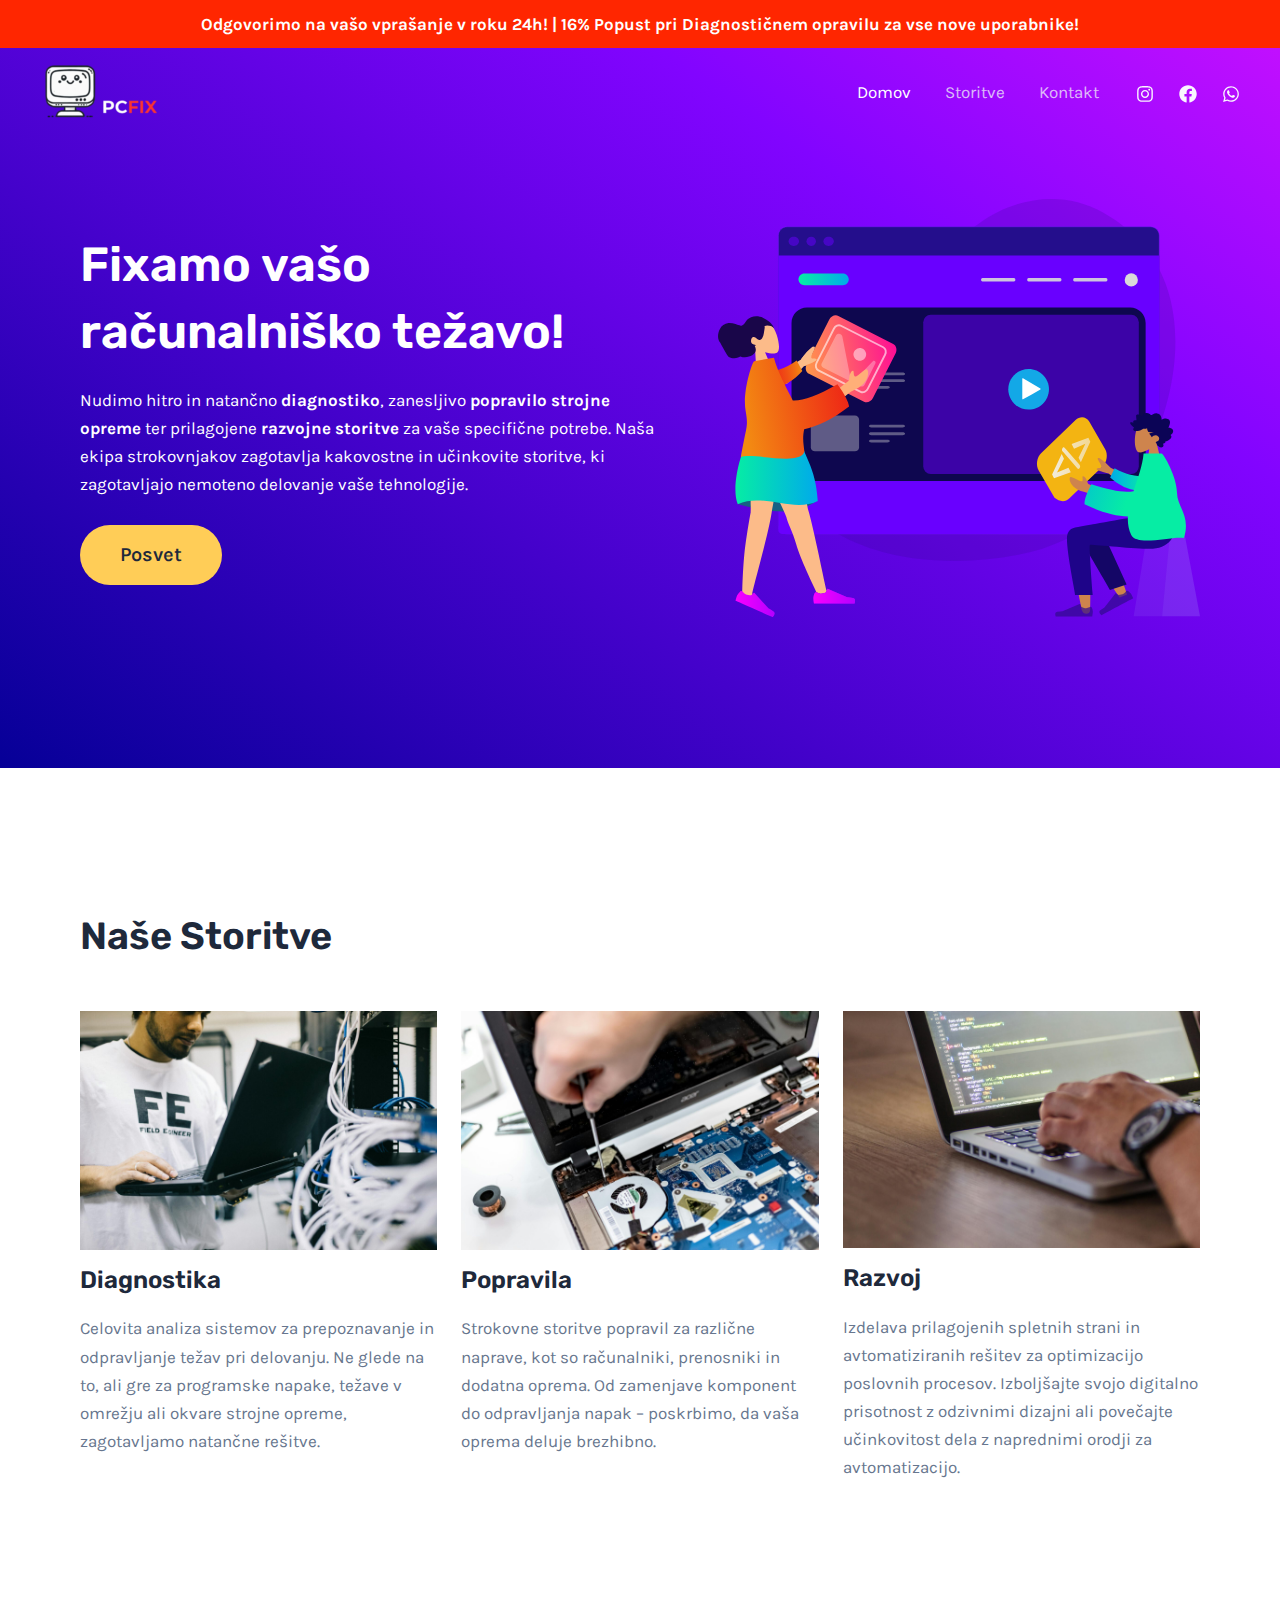
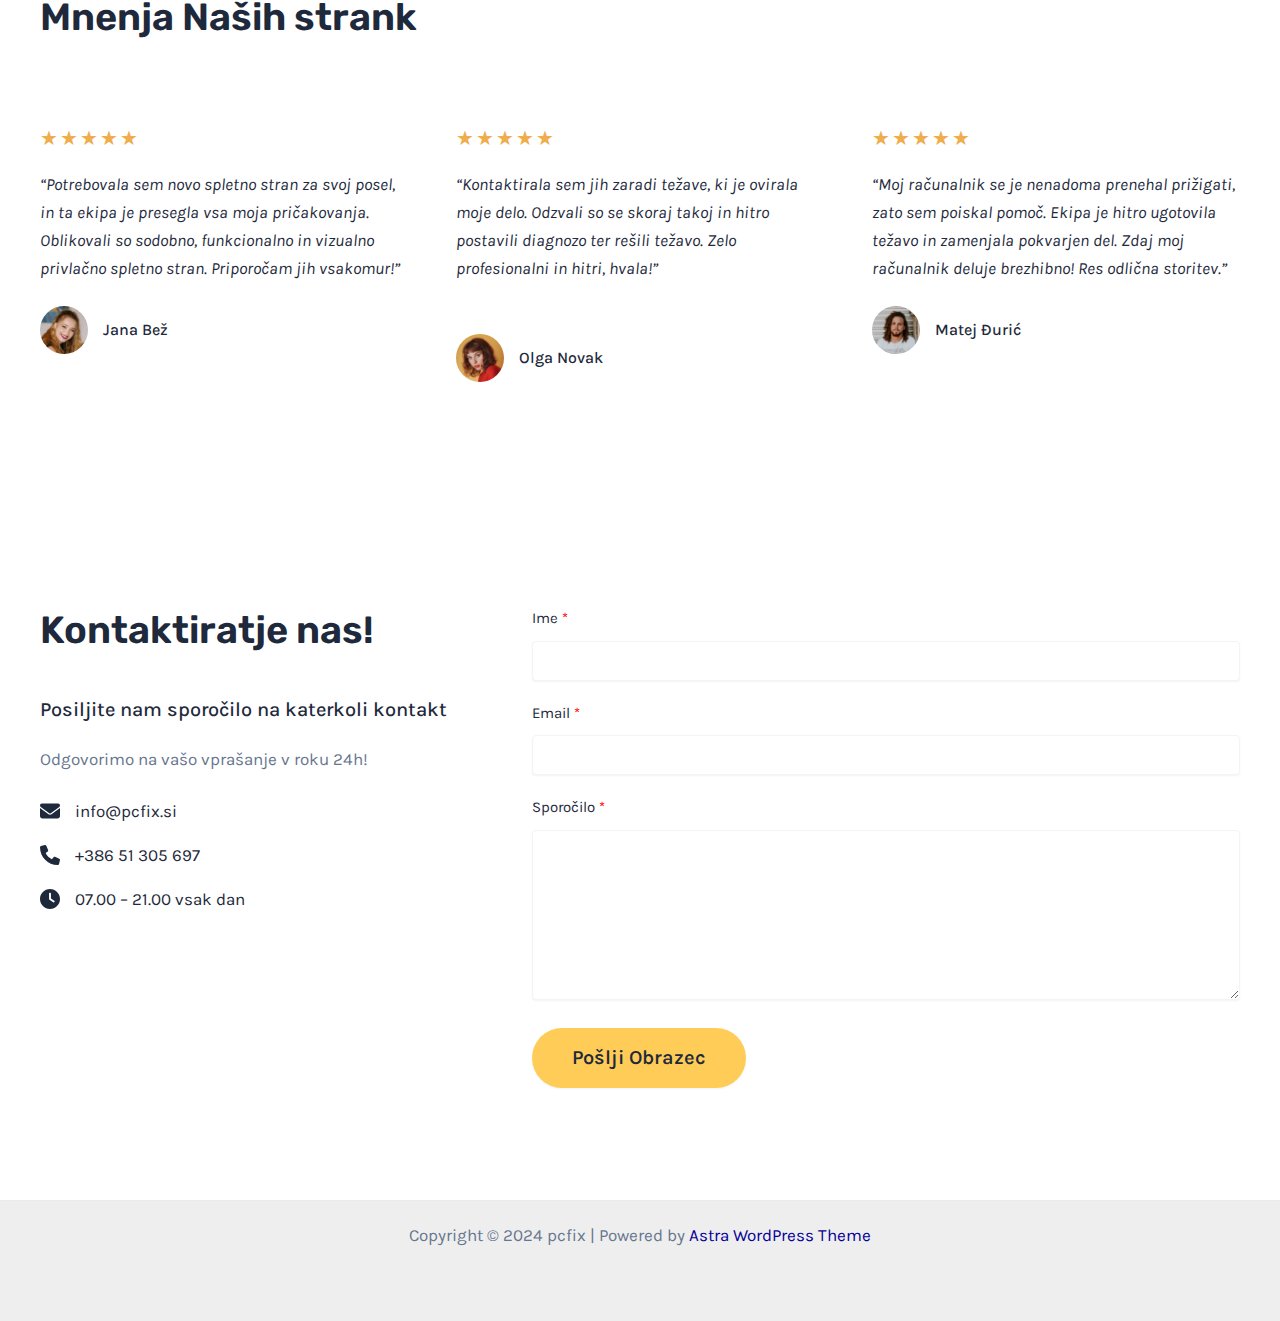
==== commit 6efe58e4: "update header logo and styling" ====
--- a/index.html
+++ b/index.html
@@ -16,7 +16,7 @@
 !function(i,n){var o,s,e;function c(e){try{var t={supportTests:e,timestamp:(new Date).valueOf()};sessionStorage.setItem(o,JSON.stringify(t))}catch(e){}}function p(e,t,n){e.clearRect(0,0,e.canvas.width,e.canvas.height),e.fillText(t,0,0);var t=new Uint32Array(e.getImageData(0,0,e.canvas.width,e.canvas.height).data),r=(e.clearRect(0,0,e.canvas.width,e.canvas.height),e.fillText(n,0,0),new Uint32Array(e.getImageData(0,0,e.canvas.width,e.canvas.height).data));return t.every(function(e,t){return e===r[t]})}function u(e,t,n){switch(t){case"flag":return n(e,"🏳️‍⚧️","🏳️​⚧️")?!1:!n(e,"🇺🇳","🇺​🇳")&&!n(e,"🏴󠁧󠁢󠁥󠁮󠁧󠁿","🏴​󠁧​󠁢​󠁥​󠁮​󠁧​󠁿");case"emoji":return!n(e,"🐦‍⬛","🐦​⬛")}return!1}function f(e,t,n){var r="undefined"!=typeof WorkerGlobalScope&&self instanceof WorkerGlobalScope?new OffscreenCanvas(300,150):i.createElement("canvas"),a=r.getContext("2d",{willReadFrequently:!0}),o=(a.textBaseline="top",a.font="600 32px Arial",{});return e.forEach(function(e){o[e]=t(a,e,n)}),o}function t(e){var t=i.createElement("script");t.src=e,t.defer=!0,i.head.appendChild(t)}"undefined"!=typeof Promise&&(o="wpEmojiSettingsSupports",s=["flag","emoji"],n.supports={everything:!0,everythingExceptFlag:!0},e=new Promise(function(e){i.addEventListener("DOMContentLoaded",e,{once:!0})}),new Promise(function(t){var n=function(){try{var e=JSON.parse(sessionStorage.getItem(o));if("object"==typeof e&&"number"==typeof e.timestamp&&(new Date).valueOf()<e.timestamp+604800&&"object"==typeof e.supportTests)return e.supportTests}catch(e){}return null}();if(!n){if("undefined"!=typeof Worker&&"undefined"!=typeof OffscreenCanvas&&"undefined"!=typeof URL&&URL.createObjectURL&&"undefined"!=typeof Blob)try{var e="postMessage("+f.toString()+"("+[JSON.stringify(s),u.toString(),p.toString()].join(",")+"));",r=new Blob([e],{type:"text/javascript"}),a=new Worker(URL.createObjectURL(r),{name:"wpTestEmojiSupports"});return void(a.onmessage=function(e){c(n=e.data),a.terminate(),t(n)})}catch(e){}c(n=f(s,u,p))}t(n)}).then(function(e){for(var t in e)n.supports[t]=e[t],n.supports.everything=n.supports.everything&&n.supports[t],"flag"!==t&&(n.supports.everythingExceptFlag=n.supports.everythingExceptFlag&&n.supports[t]);n.supports.everythingExceptFlag=n.supports.everythingExceptFlag&&!n.supports.flag,n.DOMReady=!1,n.readyCallback=function(){n.DOMReady=!0}}).then(function(){return e}).then(function(){var e;n.supports.everything||(n.readyCallback(),(e=n.source||{}).concatemoji?t(e.concatemoji):e.wpemoji&&e.twemoji&&(t(e.twemoji),t(e.wpemoji)))}))}((window,document),window._wpemojiSettings);
 </script>
 <link rel="stylesheet" id="astra-theme-css-css" href="/wp-content/themes/astra/assets/css/minified/main.min.css?ver=4.8.8" media="all">
-<style id="astra-theme-css-inline-css">:root{--ast-post-nav-space:0;--ast-container-default-xlg-padding:2.5em;--ast-container-default-lg-padding:2.5em;--ast-container-default-slg-padding:2em;--ast-container-default-md-padding:2.5em;--ast-container-default-sm-padding:2.5em;--ast-container-default-xs-padding:2.4em;--ast-container-default-xxs-padding:1.8em;--ast-code-block-background:#ECEFF3;--ast-comment-inputs-background:#F9FAFB;--ast-normal-container-width:1200px;--ast-narrow-container-width:750px;--ast-blog-title-font-weight:600;--ast-blog-meta-weight:600;}html{font-size:106.25%;}a{color:var(--ast-global-color-0);}a:hover,a:focus{color:var(--ast-global-color-1);}body,button,input,select,textarea,.ast-button,.ast-custom-button{font-family:'Karla',sans-serif;font-weight:inherit;font-size:17px;font-size:1rem;line-height:var(--ast-body-line-height,1.65);}blockquote{color:var(--ast-global-color-3);}h1,.entry-content h1,h2,.entry-content h2,h3,.entry-content h3,h4,.entry-content h4,h5,.entry-content h5,h6,.entry-content h6,.site-title,.site-title a{font-family:'Rubik',sans-serif;font-weight:600;}.site-title{font-size:35px;font-size:2.0588235294118rem;display:none;}header .custom-logo-link img{max-width:155px;width:155px;}.astra-logo-svg{width:155px;}.site-header .site-description{font-size:15px;font-size:0.88235294117647rem;display:none;}.entry-title{font-size:20px;font-size:1.1764705882353rem;}.ast-blog-single-element.ast-taxonomy-container a{font-size:14px;font-size:0.82352941176471rem;}.ast-blog-meta-container{font-size:13px;font-size:0.76470588235294rem;}.archive .ast-article-post .ast-article-inner,.blog .ast-article-post .ast-article-inner,.archive .ast-article-post .ast-article-inner:hover,.blog .ast-article-post .ast-article-inner:hover{border-top-left-radius:6px;border-top-right-radius:6px;border-bottom-right-radius:6px;border-bottom-left-radius:6px;overflow:hidden;}h1,.entry-content h1{font-size:48px;font-size:2.8235294117647rem;font-weight:600;font-family:'Rubik',sans-serif;line-height:1.4em;}h2,.entry-content h2{font-size:38px;font-size:2.2352941176471rem;font-weight:600;font-family:'Rubik',sans-serif;line-height:1.3em;}h3,.entry-content h3{font-size:30px;font-size:1.7647058823529rem;font-weight:600;font-family:'Rubik',sans-serif;line-height:1.3em;}h4,.entry-content h4{font-size:24px;font-size:1.4117647058824rem;line-height:1.2em;font-weight:600;font-family:'Rubik',sans-serif;}h5,.entry-content h5{font-size:21px;font-size:1.2352941176471rem;line-height:1.2em;font-weight:600;font-family:'Rubik',sans-serif;}h6,.entry-content h6{font-size:17px;font-size:1rem;line-height:1.25em;font-weight:600;font-family:'Rubik',sans-serif;}::selection{background-color:var(--ast-global-color-0);color:#ffffff;}body,h1,.entry-title a,.entry-content h1,h2,.entry-content h2,h3,.entry-content h3,h4,.entry-content h4,h5,.entry-content h5,h6,.entry-content h6{color:var(--ast-global-color-3);}.tagcloud a:hover,.tagcloud a:focus,.tagcloud a.current-item{color:#ffffff;border-color:var(--ast-global-color-0);background-color:var(--ast-global-color-0);}input:focus,input[type="text"]:focus,input[type="email"]:focus,input[type="url"]:focus,input[type="password"]:focus,input[type="reset"]:focus,input[type="search"]:focus,textarea:focus{border-color:var(--ast-global-color-0);}input[type="radio"]:checked,input[type=reset],input[type="checkbox"]:checked,input[type="checkbox"]:hover:checked,input[type="checkbox"]:focus:checked,input[type=range]::-webkit-slider-thumb{border-color:var(--ast-global-color-0);background-color:var(--ast-global-color-0);box-shadow:none;}.site-footer a:hover + .post-count,.site-footer a:focus + .post-count{background:var(--ast-global-color-0);border-color:var(--ast-global-color-0);}.single .nav-links .nav-previous,.single .nav-links .nav-next{color:var(--ast-global-color-0);}.entry-meta,.entry-meta *{line-height:1.45;color:var(--ast-global-color-0);font-weight:600;}.entry-meta a:not(.ast-button):hover,.entry-meta a:not(.ast-button):hover *,.entry-meta a:not(.ast-button):focus,.entry-meta a:not(.ast-button):focus *,.page-links > .page-link,.page-links .page-link:hover,.post-navigation a:hover{color:var(--ast-global-color-1);}#cat option,.secondary .calendar_wrap thead a,.secondary .calendar_wrap thead a:visited{color:var(--ast-global-color-0);}.secondary .calendar_wrap #today,.ast-progress-val span{background:var(--ast-global-color-0);}.secondary a:hover + .post-count,.secondary a:focus + .post-count{background:var(--ast-global-color-0);border-color:var(--ast-global-color-0);}.calendar_wrap #today > a{color:#ffffff;}.page-links .page-link,.single .post-navigation a{color:var(--ast-global-color-3);}.ast-search-menu-icon .search-form button.search-submit{padding:0 4px;}.ast-search-menu-icon form.search-form{padding-right:0;}.ast-search-menu-icon.slide-search input.search-field{width:0;}.ast-header-search .ast-search-menu-icon.ast-dropdown-active .search-form,.ast-header-search .ast-search-menu-icon.ast-dropdown-active .search-field:focus{transition:all 0.2s;}.search-form input.search-field:focus{outline:none;}.ast-search-menu-icon .search-form button.search-submit:focus,.ast-theme-transparent-header .ast-header-search .ast-dropdown-active .ast-icon,.ast-theme-transparent-header .ast-inline-search .search-field:focus .ast-icon{color:var(--ast-global-color-1);}.ast-header-search .slide-search .search-form{border:2px solid var(--ast-global-color-0);}.ast-header-search .slide-search .search-field{background-color:#fff;}.ast-archive-title{color:var(--ast-global-color-2);}.widget-title{font-size:24px;font-size:1.4117647058824rem;color:var(--ast-global-color-2);}.ast-single-post .entry-content a,.ast-comment-content a:not(.ast-comment-edit-reply-wrap a){text-decoration:underline;}.ast-single-post .elementor-button-wrapper .elementor-button,.ast-single-post .entry-content .uagb-tab a,.ast-single-post .entry-content .uagb-ifb-cta a,.ast-single-post .entry-content .uabb-module-content a,.ast-single-post .entry-content .uagb-post-grid a,.ast-single-post .entry-content .uagb-timeline a,.ast-single-post .entry-content .uagb-toc__wrap a,.ast-single-post .entry-content .uagb-taxomony-box a,.ast-single-post .entry-content .woocommerce a,.entry-content .wp-block-latest-posts > li > a,.ast-single-post .entry-content .wp-block-file__button,li.ast-post-filter-single,.ast-single-post .ast-comment-content .comment-reply-link,.ast-single-post .ast-comment-content .comment-edit-link{text-decoration:none;}.ast-search-menu-icon.slide-search a:focus-visible:focus-visible,.astra-search-icon:focus-visible,#close:focus-visible,a:focus-visible,.ast-menu-toggle:focus-visible,.site .skip-link:focus-visible,.wp-block-loginout input:focus-visible,.wp-block-search.wp-block-search__button-inside .wp-block-search__inside-wrapper,.ast-header-navigation-arrow:focus-visible,.woocommerce .wc-proceed-to-checkout > .checkout-button:focus-visible,.woocommerce .woocommerce-MyAccount-navigation ul li a:focus-visible,.ast-orders-table__row .ast-orders-table__cell:focus-visible,.woocommerce .woocommerce-order-details .order-again > .button:focus-visible,.woocommerce .woocommerce-message a.button.wc-forward:focus-visible,.woocommerce #minus_qty:focus-visible,.woocommerce #plus_qty:focus-visible,a#ast-apply-coupon:focus-visible,.woocommerce .woocommerce-info a:focus-visible,.woocommerce .astra-shop-summary-wrap a:focus-visible,.woocommerce a.wc-forward:focus-visible,#ast-apply-coupon:focus-visible,.woocommerce-js .woocommerce-mini-cart-item a.remove:focus-visible,#close:focus-visible,.button.search-submit:focus-visible,#search_submit:focus,.normal-search:focus-visible,.ast-header-account-wrap:focus-visible,.woocommerce .ast-on-card-button.ast-quick-view-trigger:focus{outline-style:dotted;outline-color:inherit;outline-width:thin;}input:focus,input[type="text"]:focus,input[type="email"]:focus,input[type="url"]:focus,input[type="password"]:focus,input[type="reset"]:focus,input[type="search"]:focus,input[type="number"]:focus,textarea:focus,.wp-block-search__input:focus,[data-section="section-header-mobile-trigger"] .ast-button-wrap .ast-mobile-menu-trigger-minimal:focus,.ast-mobile-popup-drawer.active .menu-toggle-close:focus,.woocommerce-ordering select.orderby:focus,#ast-scroll-top:focus,#coupon_code:focus,.woocommerce-page #comment:focus,.woocommerce #reviews #respond input#submit:focus,.woocommerce a.add_to_cart_button:focus,.woocommerce .button.single_add_to_cart_button:focus,.woocommerce .woocommerce-cart-form button:focus,.woocommerce .woocommerce-cart-form__cart-item .quantity .qty:focus,.woocommerce .woocommerce-billing-fields .woocommerce-billing-fields__field-wrapper .woocommerce-input-wrapper > .input-text:focus,.woocommerce #order_comments:focus,.woocommerce #place_order:focus,.woocommerce .woocommerce-address-fields .woocommerce-address-fields__field-wrapper .woocommerce-input-wrapper > .input-text:focus,.woocommerce .woocommerce-MyAccount-content form button:focus,.woocommerce .woocommerce-MyAccount-content .woocommerce-EditAccountForm .woocommerce-form-row .woocommerce-Input.input-text:focus,.woocommerce .ast-woocommerce-container .woocommerce-pagination ul.page-numbers li a:focus,body #content .woocommerce form .form-row .select2-container--default .select2-selection--single:focus,#ast-coupon-code:focus,.woocommerce.woocommerce-js .quantity input[type=number]:focus,.woocommerce-js .woocommerce-mini-cart-item .quantity input[type=number]:focus,.woocommerce p#ast-coupon-trigger:focus{border-style:dotted;border-color:inherit;border-width:thin;}input{outline:none;}.site-logo-img img{ transition:all 0.2s linear;}body .ast-oembed-container *{position:absolute;top:0;width:100%;height:100%;left:0;}body .wp-block-embed-pocket-casts .ast-oembed-container *{position:unset;}.ast-single-post-featured-section + article {margin-top: 2em;}.site-content .ast-single-post-featured-section img {width: 100%;overflow: hidden;object-fit: cover;}.ast-separate-container .site-content .ast-single-post-featured-section + article {margin-top: -80px;z-index: 9;position: relative;border-radius: 4px;}@media (min-width: 922px) {.ast-no-sidebar .site-content .ast-article-image-container--wide {margin-left: -120px;margin-right: -120px;max-width: unset;width: unset;}.ast-left-sidebar .site-content .ast-article-image-container--wide,.ast-right-sidebar .site-content .ast-article-image-container--wide {margin-left: -10px;margin-right: -10px;}.site-content .ast-article-image-container--full {margin-left: calc( -50vw + 50%);margin-right: calc( -50vw + 50%);max-width: 100vw;width: 100vw;}.ast-left-sidebar .site-content .ast-article-image-container--full,.ast-right-sidebar .site-content .ast-article-image-container--full {margin-left: -10px;margin-right: -10px;max-width: inherit;width: auto;}}.site > .ast-single-related-posts-container {margin-top: 0;}@media (min-width: 922px) {.ast-desktop .ast-container--narrow {max-width: var(--ast-narrow-container-width);margin: 0 auto;}}.ast-page-builder-template .hentry {margin: 0;}.ast-page-builder-template .site-content > .ast-container {max-width: 100%;padding: 0;}.ast-page-builder-template .site .site-content #primary {padding: 0;margin: 0;}.ast-page-builder-template .no-results {text-align: center;margin: 4em auto;}.ast-page-builder-template .ast-pagination {padding: 2em;}.ast-page-builder-template .entry-header.ast-no-title.ast-no-thumbnail {margin-top: 0;}.ast-page-builder-template .entry-header.ast-header-without-markup {margin-top: 0;margin-bottom: 0;}.ast-page-builder-template .entry-header.ast-no-title.ast-no-meta {margin-bottom: 0;}.ast-page-builder-template.single .post-navigation {padding-bottom: 2em;}.ast-page-builder-template.single-post .site-content > .ast-container {max-width: 100%;}.ast-page-builder-template .entry-header {margin-top: 2em;margin-left: auto;margin-right: auto;}.ast-page-builder-template .ast-archive-description {margin: 2em auto 0;padding-left: 20px;padding-right: 20px;}.ast-page-builder-template .ast-row {margin-left: 0;margin-right: 0;}.single.ast-page-builder-template .entry-header + .entry-content,.single.ast-page-builder-template .ast-single-entry-banner + .site-content article .entry-content {margin-bottom: 2em;}@media(min-width: 921px) {.ast-page-builder-template.archive.ast-right-sidebar .ast-row article,.ast-page-builder-template.archive.ast-left-sidebar .ast-row article {padding-left: 0;padding-right: 0;}}input[type="text"],input[type="number"],input[type="email"],input[type="url"],input[type="password"],input[type="search"],input[type=reset],input[type=tel],input[type=date],select,textarea{font-size:16px;font-style:normal;font-weight:400;line-height:24px;width:100%;padding:12px 16px;border-radius:4px;box-shadow:0px 1px 2px 0px rgba(0,0,0,0.05);color:var(--ast-form-input-text,#475569);}input[type="text"],input[type="number"],input[type="email"],input[type="url"],input[type="password"],input[type="search"],input[type=reset],input[type=tel],input[type=date],select{height:40px;}input[type="date"]{border-width:1px;border-style:solid;border-color:var(--ast-border-color);}input[type="text"]:focus,input[type="number"]:focus,input[type="email"]:focus,input[type="url"]:focus,input[type="password"]:focus,input[type="search"]:focus,input[type=reset]:focus,input[type="tel"]:focus,input[type="date"]:focus,select:focus,textarea:focus{border-color:#046BD2;box-shadow:none;outline:none;color:var(--ast-form-input-focus-text,#475569);}label,legend{color:#111827;font-size:14px;font-style:normal;font-weight:500;line-height:20px;}select{padding:6px 10px;}fieldset{padding:30px;border-radius:4px;}button,.ast-button,.button,input[type="button"],input[type="reset"],input[type="submit"]{border-radius:4px;box-shadow:0px 1px 2px 0px rgba(0,0,0,0.05);}:root{--ast-comment-inputs-background:#FFF;}::placeholder{color:var(--ast-form-field-color,#9CA3AF);}::-ms-input-placeholder{color:var(--ast-form-field-color,#9CA3AF);}@media (max-width:921.9px){#ast-desktop-header{display:none;}}@media (min-width:922px){#ast-mobile-header{display:none;}}.wp-block-buttons.aligncenter{justify-content:center;}@media (max-width:921px){.ast-theme-transparent-header #primary,.ast-theme-transparent-header #secondary{padding:0;}}@media (max-width:921px){.ast-plain-container.ast-no-sidebar #primary{padding:0;}}.ast-plain-container.ast-no-sidebar #primary{margin-top:0;margin-bottom:0;}.wp-block-button.is-style-outline .wp-block-button__link{border-color:var(--ast-global-color-7);}div.wp-block-button.is-style-outline > .wp-block-button__link:not(.has-text-color),div.wp-block-button.wp-block-button__link.is-style-outline:not(.has-text-color){color:var(--ast-global-color-7);}.wp-block-button.is-style-outline .wp-block-button__link:hover,.wp-block-buttons .wp-block-button.is-style-outline .wp-block-button__link:focus,.wp-block-buttons .wp-block-button.is-style-outline > .wp-block-button__link:not(.has-text-color):hover,.wp-block-buttons .wp-block-button.wp-block-button__link.is-style-outline:not(.has-text-color):hover{color:var(--ast-global-color-2);background-color:var(--ast-global-color-7);border-color:var(--ast-global-color-7);}.post-page-numbers.current .page-link,.ast-pagination .page-numbers.current{color:#ffffff;border-color:var(--ast-global-color-0);background-color:var(--ast-global-color-0);}.wp-block-buttons .wp-block-button.is-style-outline .wp-block-button__link.wp-element-button,.ast-outline-button,.wp-block-uagb-buttons-child .uagb-buttons-repeater.ast-outline-button{border-color:var(--ast-global-color-7);font-family:inherit;font-weight:600;font-size:20px;font-size:1.1764705882353rem;line-height:1em;padding-top:20px;padding-right:40px;padding-bottom:20px;padding-left:40px;border-top-left-radius:50px;border-top-right-radius:50px;border-bottom-right-radius:50px;border-bottom-left-radius:50px;}.wp-block-buttons .wp-block-button.is-style-outline > .wp-block-button__link:not(.has-text-color),.wp-block-buttons .wp-block-button.wp-block-button__link.is-style-outline:not(.has-text-color),.ast-outline-button{color:var(--ast-global-color-2);}.wp-block-button.is-style-outline .wp-block-button__link:hover,.wp-block-buttons .wp-block-button.is-style-outline .wp-block-button__link:focus,.wp-block-buttons .wp-block-button.is-style-outline > .wp-block-button__link:not(.has-text-color):hover,.wp-block-buttons .wp-block-button.wp-block-button__link.is-style-outline:not(.has-text-color):hover,.ast-outline-button:hover,.ast-outline-button:focus,.wp-block-uagb-buttons-child .uagb-buttons-repeater.ast-outline-button:hover,.wp-block-uagb-buttons-child .uagb-buttons-repeater.ast-outline-button:focus{color:var(--ast-global-color-2);background-color:var(--ast-global-color-7);border-color:var(--ast-global-color-7);}.ast-single-post .entry-content a.ast-outline-button,.ast-single-post .entry-content .is-style-outline>.wp-block-button__link{text-decoration:none;}.wp-block-button .wp-block-button__link.wp-element-button.is-style-outline:not(.has-background),.wp-block-button.is-style-outline>.wp-block-button__link.wp-element-button:not(.has-background),.ast-outline-button{background-color:var(--ast-global-color-7);}.uagb-buttons-repeater.ast-outline-button{border-radius:9999px;}@media (max-width:921px){.wp-block-buttons .wp-block-button.is-style-outline .wp-block-button__link.wp-element-button,.ast-outline-button,.wp-block-uagb-buttons-child .uagb-buttons-repeater.ast-outline-button{padding-top:18px;padding-right:32px;padding-bottom:18px;padding-left:32px;}}@media (max-width:544px){.wp-block-buttons .wp-block-button.is-style-outline .wp-block-button__link.wp-element-button,.ast-outline-button,.wp-block-uagb-buttons-child .uagb-buttons-repeater.ast-outline-button{padding-top:15px;padding-right:28px;padding-bottom:15px;padding-left:28px;}}.entry-content[data-ast-blocks-layout] > figure{margin-bottom:1em;}h1.widget-title{font-weight:600;}h2.widget-title{font-weight:600;}h3.widget-title{font-weight:600;}body .wp-block-cover p{color:var(--ast-global-color-3);}#page{display:flex;flex-direction:column;min-height:100vh;}.ast-404-layout-1 h1.page-title{color:var(--ast-global-color-2);}.single .post-navigation a{line-height:1em;height:inherit;}.error-404 .page-sub-title{font-size:1.5rem;font-weight:inherit;}.search .site-content .content-area .search-form{margin-bottom:0;}#page .site-content{flex-grow:1;}.widget{margin-bottom:1.25em;}#secondary li{line-height:1.5em;}#secondary .wp-block-group h2{margin-bottom:0.7em;}#secondary h2{font-size:1.7rem;}.ast-separate-container .ast-article-post,.ast-separate-container .ast-article-single,.ast-separate-container .comment-respond{padding:3em;}.ast-separate-container .ast-article-single .ast-article-single{padding:0;}.ast-article-single .wp-block-post-template-is-layout-grid{padding-left:0;}.ast-separate-container .comments-title,.ast-narrow-container .comments-title{padding:1.5em 2em;}.ast-page-builder-template .comment-form-textarea,.ast-comment-formwrap .ast-grid-common-col{padding:0;}.ast-comment-formwrap{padding:0;display:inline-flex;column-gap:20px;width:100%;margin-left:0;margin-right:0;}.comments-area textarea#comment:focus,.comments-area textarea#comment:active,.comments-area .ast-comment-formwrap input[type="text"]:focus,.comments-area .ast-comment-formwrap input[type="text"]:active {box-shadow:none;outline:none;}.archive.ast-page-builder-template .entry-header{margin-top:2em;}.ast-page-builder-template .ast-comment-formwrap{width:100%;}.entry-title{margin-bottom:0.6em;}.ast-archive-description p{font-size:inherit;font-weight:inherit;line-height:inherit;}.ast-separate-container .ast-comment-list li.depth-1,.hentry{margin-bottom:1.5em;}.site-content section.ast-archive-description{margin-bottom:2em;}@media (min-width:921px){.ast-left-sidebar.ast-page-builder-template #secondary,.archive.ast-right-sidebar.ast-page-builder-template .site-main{padding-left:20px;padding-right:20px;}}@media (max-width:544px){.ast-comment-formwrap.ast-row{column-gap:10px;display:inline-block;}#ast-commentform .ast-grid-common-col{position:relative;width:100%;}}@media (min-width:1201px){.ast-separate-container .ast-article-post,.ast-separate-container .ast-article-single,.ast-separate-container .ast-author-box,.ast-separate-container .ast-404-layout-1,.ast-separate-container .no-results{padding:3em;}}@media (max-width:921px){.ast-separate-container #primary,.ast-separate-container #secondary{padding:1.5em 0;}#primary,#secondary{padding:1.5em 0;margin:0;}.ast-left-sidebar #content > .ast-container{display:flex;flex-direction:column-reverse;width:100%;}}@media (min-width:922px){.ast-separate-container.ast-right-sidebar #primary,.ast-separate-container.ast-left-sidebar #primary{border:0;}.search-no-results.ast-separate-container #primary{margin-bottom:4em;}}.wp-block-button .wp-block-button__link{color:var(--ast-global-color-2);}.wp-block-button .wp-block-button__link:hover,.wp-block-button .wp-block-button__link:focus{color:var(--ast-global-color-2);background-color:var(--ast-global-color-7);border-color:var(--ast-global-color-7);}.wp-block-button .wp-block-button__link,.wp-block-search .wp-block-search__button,body .wp-block-file .wp-block-file__button{border-style:solid;border-top-width:0px;border-right-width:0px;border-left-width:0px;border-bottom-width:0px;border-color:var(--ast-global-color-7);background-color:var(--ast-global-color-7);color:var(--ast-global-color-2);font-family:inherit;font-weight:600;line-height:1em;font-size:20px;font-size:1.1764705882353rem;border-top-left-radius:50px;border-top-right-radius:50px;border-bottom-right-radius:50px;border-bottom-left-radius:50px;padding-top:20px;padding-right:40px;padding-bottom:20px;padding-left:40px;}.ast-single-post .entry-content .wp-block-button .wp-block-button__link,.ast-single-post .entry-content .wp-block-search .wp-block-search__button,body .entry-content .wp-block-file .wp-block-file__button{text-decoration:none;}@media (max-width:921px){.wp-block-button .wp-block-button__link,.wp-block-search .wp-block-search__button,body .wp-block-file .wp-block-file__button{padding-top:18px;padding-right:32px;padding-bottom:18px;padding-left:32px;}}@media (max-width:544px){.wp-block-button .wp-block-button__link,.wp-block-search .wp-block-search__button,body .wp-block-file .wp-block-file__button{padding-top:15px;padding-right:28px;padding-bottom:15px;padding-left:28px;}}.menu-toggle,button,.ast-button,.ast-custom-button,.button,input#submit,input[type="button"],input[type="submit"],input[type="reset"],#comments .submit,.search .search-submit,form[CLASS*="wp-block-search__"].wp-block-search .wp-block-search__inside-wrapper .wp-block-search__button,body .wp-block-file .wp-block-file__button,.search .search-submit,.woocommerce-js a.button,.woocommerce button.button,.woocommerce .woocommerce-message a.button,.woocommerce #respond input#submit.alt,.woocommerce input.button.alt,.woocommerce input.button,.woocommerce input.button:disabled,.woocommerce input.button:disabled[disabled],.woocommerce input.button:disabled:hover,.woocommerce input.button:disabled[disabled]:hover,.woocommerce #respond input#submit,.woocommerce button.button.alt.disabled,.wc-block-grid__products .wc-block-grid__product .wp-block-button__link,.wc-block-grid__product-onsale,[CLASS*="wc-block"] button,.woocommerce-js .astra-cart-drawer .astra-cart-drawer-content .woocommerce-mini-cart__buttons .button:not(.checkout):not(.ast-continue-shopping),.woocommerce-js .astra-cart-drawer .astra-cart-drawer-content .woocommerce-mini-cart__buttons a.checkout,.woocommerce button.button.alt.disabled.wc-variation-selection-needed,[CLASS*="wc-block"] .wc-block-components-button{border-style:solid;border-top-width:0px;border-right-width:0px;border-left-width:0px;border-bottom-width:0px;color:var(--ast-global-color-2);border-color:var(--ast-global-color-7);background-color:var(--ast-global-color-7);padding-top:20px;padding-right:40px;padding-bottom:20px;padding-left:40px;font-family:inherit;font-weight:600;font-size:20px;font-size:1.1764705882353rem;line-height:1em;border-top-left-radius:50px;border-top-right-radius:50px;border-bottom-right-radius:50px;border-bottom-left-radius:50px;}button:focus,.menu-toggle:hover,button:hover,.ast-button:hover,.ast-custom-button:hover .button:hover,.ast-custom-button:hover ,input[type=reset]:hover,input[type=reset]:focus,input#submit:hover,input#submit:focus,input[type="button"]:hover,input[type="button"]:focus,input[type="submit"]:hover,input[type="submit"]:focus,form[CLASS*="wp-block-search__"].wp-block-search .wp-block-search__inside-wrapper .wp-block-search__button:hover,form[CLASS*="wp-block-search__"].wp-block-search .wp-block-search__inside-wrapper .wp-block-search__button:focus,body .wp-block-file .wp-block-file__button:hover,body .wp-block-file .wp-block-file__button:focus,.woocommerce-js a.button:hover,.woocommerce button.button:hover,.woocommerce .woocommerce-message a.button:hover,.woocommerce #respond input#submit:hover,.woocommerce #respond input#submit.alt:hover,.woocommerce input.button.alt:hover,.woocommerce input.button:hover,.woocommerce button.button.alt.disabled:hover,.wc-block-grid__products .wc-block-grid__product .wp-block-button__link:hover,[CLASS*="wc-block"] button:hover,.woocommerce-js .astra-cart-drawer .astra-cart-drawer-content .woocommerce-mini-cart__buttons .button:not(.checkout):not(.ast-continue-shopping):hover,.woocommerce-js .astra-cart-drawer .astra-cart-drawer-content .woocommerce-mini-cart__buttons a.checkout:hover,.woocommerce button.button.alt.disabled.wc-variation-selection-needed:hover,[CLASS*="wc-block"] .wc-block-components-button:hover,[CLASS*="wc-block"] .wc-block-components-button:focus{color:var(--ast-global-color-2);background-color:var(--ast-global-color-7);border-color:var(--ast-global-color-7);}form[CLASS*="wp-block-search__"].wp-block-search .wp-block-search__inside-wrapper .wp-block-search__button.has-icon{padding-top:calc(20px - 3px);padding-right:calc(40px - 3px);padding-bottom:calc(20px - 3px);padding-left:calc(40px - 3px);}@media (max-width:921px){.menu-toggle,button,.ast-button,.ast-custom-button,.button,input#submit,input[type="button"],input[type="submit"],input[type="reset"],#comments .submit,.search .search-submit,form[CLASS*="wp-block-search__"].wp-block-search .wp-block-search__inside-wrapper .wp-block-search__button,body .wp-block-file .wp-block-file__button,.search .search-submit,.woocommerce-js a.button,.woocommerce button.button,.woocommerce .woocommerce-message a.button,.woocommerce #respond input#submit.alt,.woocommerce input.button.alt,.woocommerce input.button,.woocommerce input.button:disabled,.woocommerce input.button:disabled[disabled],.woocommerce input.button:disabled:hover,.woocommerce input.button:disabled[disabled]:hover,.woocommerce #respond input#submit,.woocommerce button.button.alt.disabled,.wc-block-grid__products .wc-block-grid__product .wp-block-button__link,.wc-block-grid__product-onsale,[CLASS*="wc-block"] button,.woocommerce-js .astra-cart-drawer .astra-cart-drawer-content .woocommerce-mini-cart__buttons .button:not(.checkout):not(.ast-continue-shopping),.woocommerce-js .astra-cart-drawer .astra-cart-drawer-content .woocommerce-mini-cart__buttons a.checkout,.woocommerce button.button.alt.disabled.wc-variation-selection-needed,[CLASS*="wc-block"] .wc-block-components-button{padding-top:18px;padding-right:32px;padding-bottom:18px;padding-left:32px;}}@media (max-width:544px){.menu-toggle,button,.ast-button,.ast-custom-button,.button,input#submit,input[type="button"],input[type="submit"],input[type="reset"],#comments .submit,.search .search-submit,form[CLASS*="wp-block-search__"].wp-block-search .wp-block-search__inside-wrapper .wp-block-search__button,body .wp-block-file .wp-block-file__button,.search .search-submit,.woocommerce-js a.button,.woocommerce button.button,.woocommerce .woocommerce-message a.button,.woocommerce #respond input#submit.alt,.woocommerce input.button.alt,.woocommerce input.button,.woocommerce input.button:disabled,.woocommerce input.button:disabled[disabled],.woocommerce input.button:disabled:hover,.woocommerce input.button:disabled[disabled]:hover,.woocommerce #respond input#submit,.woocommerce button.button.alt.disabled,.wc-block-grid__products .wc-block-grid__product .wp-block-button__link,.wc-block-grid__product-onsale,[CLASS*="wc-block"] button,.woocommerce-js .astra-cart-drawer .astra-cart-drawer-content .woocommerce-mini-cart__buttons .button:not(.checkout):not(.ast-continue-shopping),.woocommerce-js .astra-cart-drawer .astra-cart-drawer-content .woocommerce-mini-cart__buttons a.checkout,.woocommerce button.button.alt.disabled.wc-variation-selection-needed,[CLASS*="wc-block"] .wc-block-components-button{padding-top:15px;padding-right:28px;padding-bottom:15px;padding-left:28px;}}@media (max-width:921px){.ast-mobile-header-stack .main-header-bar .ast-search-menu-icon{display:inline-block;}.ast-header-break-point.ast-header-custom-item-outside .ast-mobile-header-stack .main-header-bar .ast-search-icon{margin:0;}.ast-comment-avatar-wrap img{max-width:2.5em;}.ast-comment-meta{padding:0 1.8888em 1.3333em;}}@media (min-width:544px){.ast-container{max-width:100%;}}@media (max-width:544px){.ast-separate-container .ast-article-post,.ast-separate-container .ast-article-single,.ast-separate-container .comments-title,.ast-separate-container .ast-archive-description{padding:1.5em 1em;}.ast-separate-container #content .ast-container{padding-left:0.54em;padding-right:0.54em;}.ast-separate-container .ast-comment-list .bypostauthor{padding:.5em;}.ast-search-menu-icon.ast-dropdown-active .search-field{width:170px;}} #ast-mobile-header .ast-site-header-cart-li a{pointer-events:none;}@media (max-width:921px){.widget-title{font-size:24px;font-size:1.4117647058824rem;}body,button,input,select,textarea,.ast-button,.ast-custom-button{font-size:17px;font-size:1rem;}#secondary,#secondary button,#secondary input,#secondary select,#secondary textarea{font-size:17px;font-size:1rem;}.site-title{display:none;}.site-header .site-description{display:none;}h1,.entry-content h1{font-size:40px;font-size:2.3529411764706rem;}h2,.entry-content h2{font-size:32px;font-size:1.8823529411765rem;}h3,.entry-content h3{font-size:26px;font-size:1.5294117647059rem;}h4,.entry-content h4{font-size:20px;font-size:1.1764705882353rem;}h5,.entry-content h5{font-size:17px;font-size:1rem;}h6,.entry-content h6{font-size:15px;font-size:0.88235294117647rem;}}@media (max-width:544px){.widget-title{font-size:24px;font-size:1.4117647058824rem;}body,button,input,select,textarea,.ast-button,.ast-custom-button{font-size:17px;font-size:1rem;}#secondary,#secondary button,#secondary input,#secondary select,#secondary textarea{font-size:17px;font-size:1rem;}.site-title{display:none;}.site-header .site-description{display:none;}h1,.entry-content h1{font-size:36px;font-size:2.1176470588235rem;}h2,.entry-content h2{font-size:28px;font-size:1.6470588235294rem;}h3,.entry-content h3{font-size:22px;font-size:1.2941176470588rem;}h4,.entry-content h4{font-size:18px;font-size:1.0588235294118rem;}h5,.entry-content h5{font-size:15px;font-size:0.88235294117647rem;}h6,.entry-content h6{font-size:14px;font-size:0.82352941176471rem;}}@media (max-width:544px){html{font-size:106.25%;}}@media (min-width:922px){.ast-container{max-width:1240px;}}@media (min-width:922px){.site-content .ast-container{display:flex;}}@media (max-width:921px){.site-content .ast-container{flex-direction:column;}}.entry-content h1,.entry-content h2,.entry-content h3,.entry-content h4,.entry-content h5,.entry-content h6{clear:none;}@media (min-width:922px){.main-header-menu .sub-menu .menu-item.ast-left-align-sub-menu:hover > .sub-menu,.main-header-menu .sub-menu .menu-item.ast-left-align-sub-menu.focus > .sub-menu{margin-left:-0px;}}.ast-theme-transparent-header [data-section="section-header-mobile-trigger"] .ast-button-wrap .ast-mobile-menu-trigger-minimal{background:transparent;}.entry-content li > p{margin-bottom:0;}.site .comments-area{padding-bottom:2em;margin-top:2em;}.wp-block-file {display: flex;align-items: center;flex-wrap: wrap;justify-content: space-between;}.wp-block-pullquote {border: none;}.wp-block-pullquote blockquote::before {content: "\201D";font-family: "Helvetica",sans-serif;display: flex;transform: rotate( 180deg );font-size: 6rem;font-style: normal;line-height: 1;font-weight: bold;align-items: center;justify-content: center;}.has-text-align-right > blockquote::before {justify-content: flex-start;}.has-text-align-left > blockquote::before {justify-content: flex-end;}figure.wp-block-pullquote.is-style-solid-color blockquote {max-width: 100%;text-align: inherit;}:root {--wp--custom--ast-default-block-top-padding: 100px;--wp--custom--ast-default-block-right-padding: 80px;--wp--custom--ast-default-block-bottom-padding: 100px;--wp--custom--ast-default-block-left-padding: 80px;--wp--custom--ast-container-width: 1200px;--wp--custom--ast-content-width-size: 1200px;--wp--custom--ast-wide-width-size: calc(1200px + var(--wp--custom--ast-default-block-left-padding) + var(--wp--custom--ast-default-block-right-padding));}.ast-narrow-container {--wp--custom--ast-content-width-size: 750px;--wp--custom--ast-wide-width-size: 750px;}@media(max-width: 921px) {:root {--wp--custom--ast-default-block-top-padding: 50px;--wp--custom--ast-default-block-right-padding: 50px;--wp--custom--ast-default-block-bottom-padding: 50px;--wp--custom--ast-default-block-left-padding: 50px;}}@media(max-width: 544px) {:root {--wp--custom--ast-default-block-top-padding: 50px;--wp--custom--ast-default-block-right-padding: 30px;--wp--custom--ast-default-block-bottom-padding: 50px;--wp--custom--ast-default-block-left-padding: 30px;}}.entry-content > .wp-block-group,.entry-content > .wp-block-cover,.entry-content > .wp-block-columns {padding-top: var(--wp--custom--ast-default-block-top-padding);padding-right: var(--wp--custom--ast-default-block-right-padding);padding-bottom: var(--wp--custom--ast-default-block-bottom-padding);padding-left: var(--wp--custom--ast-default-block-left-padding);}.ast-plain-container.ast-no-sidebar .entry-content > .alignfull,.ast-page-builder-template .ast-no-sidebar .entry-content > .alignfull {margin-left: calc( -50vw + 50%);margin-right: calc( -50vw + 50%);max-width: 100vw;width: 100vw;}.ast-plain-container.ast-no-sidebar .entry-content .alignfull .alignfull,.ast-page-builder-template.ast-no-sidebar .entry-content .alignfull .alignfull,.ast-plain-container.ast-no-sidebar .entry-content .alignfull .alignwide,.ast-page-builder-template.ast-no-sidebar .entry-content .alignfull .alignwide,.ast-plain-container.ast-no-sidebar .entry-content .alignwide .alignfull,.ast-page-builder-template.ast-no-sidebar .entry-content .alignwide .alignfull,.ast-plain-container.ast-no-sidebar .entry-content .alignwide .alignwide,.ast-page-builder-template.ast-no-sidebar .entry-content .alignwide .alignwide,.ast-plain-container.ast-no-sidebar .entry-content .wp-block-column .alignfull,.ast-page-builder-template.ast-no-sidebar .entry-content .wp-block-column .alignfull,.ast-plain-container.ast-no-sidebar .entry-content .wp-block-column .alignwide,.ast-page-builder-template.ast-no-sidebar .entry-content .wp-block-column .alignwide {margin-left: auto;margin-right: auto;width: 100%;}[data-ast-blocks-layout] .wp-block-separator:not(.is-style-dots) {height: 0;}[data-ast-blocks-layout] .wp-block-separator {margin: 20px auto;}[data-ast-blocks-layout] .wp-block-separator:not(.is-style-wide):not(.is-style-dots) {max-width: 100px;}[data-ast-blocks-layout] .wp-block-separator.has-background {padding: 0;}.entry-content[data-ast-blocks-layout] > * {max-width: var(--wp--custom--ast-content-width-size);margin-left: auto;margin-right: auto;}.entry-content[data-ast-blocks-layout] > .alignwide {max-width: var(--wp--custom--ast-wide-width-size);}.entry-content[data-ast-blocks-layout] .alignfull {max-width: none;}.entry-content .wp-block-columns {margin-bottom: 0;}blockquote {margin: 1.5em;border-color: rgba(0,0,0,0.05);}.wp-block-quote:not(.has-text-align-right):not(.has-text-align-center) {border-left: 5px solid rgba(0,0,0,0.05);}.has-text-align-right > blockquote,blockquote.has-text-align-right {border-right: 5px solid rgba(0,0,0,0.05);}.has-text-align-left > blockquote,blockquote.has-text-align-left {border-left: 5px solid rgba(0,0,0,0.05);}.wp-block-site-tagline,.wp-block-latest-posts .read-more {margin-top: 15px;}.wp-block-loginout p label {display: block;}.wp-block-loginout p:not(.login-remember):not(.login-submit) input {width: 100%;}.wp-block-loginout input:focus {border-color: transparent;}.wp-block-loginout input:focus {outline: thin dotted;}.entry-content .wp-block-media-text .wp-block-media-text__content {padding: 0 0 0 8%;}.entry-content .wp-block-media-text.has-media-on-the-right .wp-block-media-text__content {padding: 0 8% 0 0;}.entry-content .wp-block-media-text.has-background .wp-block-media-text__content {padding: 8%;}.entry-content .wp-block-cover:not([class*="background-color"]) .wp-block-cover__inner-container,.entry-content .wp-block-cover:not([class*="background-color"]) .wp-block-cover-image-text,.entry-content .wp-block-cover:not([class*="background-color"]) .wp-block-cover-text,.entry-content .wp-block-cover-image:not([class*="background-color"]) .wp-block-cover__inner-container,.entry-content .wp-block-cover-image:not([class*="background-color"]) .wp-block-cover-image-text,.entry-content .wp-block-cover-image:not([class*="background-color"]) .wp-block-cover-text {color: var(--ast-global-color-5);}.wp-block-loginout .login-remember input {width: 1.1rem;height: 1.1rem;margin: 0 5px 4px 0;vertical-align: middle;}.wp-block-latest-posts > li > *:first-child,.wp-block-latest-posts:not(.is-grid) > li:first-child {margin-top: 0;}.entry-content > .wp-block-buttons,.entry-content > .wp-block-uagb-buttons {margin-bottom: 1.5em;}.wp-block-search__inside-wrapper .wp-block-search__input {padding: 0 10px;color: var(--ast-global-color-3);background: var(--ast-global-color-5);border-color: var(--ast-border-color);}.wp-block-latest-posts .read-more {margin-bottom: 1.5em;}.wp-block-search__no-button .wp-block-search__inside-wrapper .wp-block-search__input {padding-top: 5px;padding-bottom: 5px;}.wp-block-latest-posts .wp-block-latest-posts__post-date,.wp-block-latest-posts .wp-block-latest-posts__post-author {font-size: 1rem;}.wp-block-latest-posts > li > *,.wp-block-latest-posts:not(.is-grid) > li {margin-top: 12px;margin-bottom: 12px;}.ast-page-builder-template .entry-content[data-ast-blocks-layout] > *,.ast-page-builder-template .entry-content[data-ast-blocks-layout] > .alignfull:not(.wp-block-group) > * {max-width: none;}.ast-page-builder-template .entry-content[data-ast-blocks-layout] > .alignwide > * {max-width: var(--wp--custom--ast-wide-width-size);}.ast-page-builder-template .entry-content[data-ast-blocks-layout] > .inherit-container-width > *,.ast-page-builder-template .entry-content[data-ast-blocks-layout] > *:not(.wp-block-group) > *,.entry-content[data-ast-blocks-layout] > .wp-block-cover .wp-block-cover__inner-container {max-width: none ;margin-left: auto;margin-right: auto;}.entry-content[data-ast-blocks-layout] .wp-block-cover:not(.alignleft):not(.alignright) {width: auto;}@media(max-width: 1200px) {.ast-separate-container .entry-content > .alignfull,.ast-separate-container .entry-content[data-ast-blocks-layout] > .alignwide,.ast-plain-container .entry-content[data-ast-blocks-layout] > .alignwide,.ast-plain-container .entry-content .alignfull {margin-left: calc(-1 * min(var(--ast-container-default-xlg-padding),20px)) ;margin-right: calc(-1 * min(var(--ast-container-default-xlg-padding),20px));}}@media(min-width: 1201px) {.ast-separate-container .entry-content > .alignfull {margin-left: calc(-1 * var(--ast-container-default-xlg-padding) );margin-right: calc(-1 * var(--ast-container-default-xlg-padding) );}.ast-separate-container .entry-content[data-ast-blocks-layout] > .alignwide,.ast-plain-container .entry-content[data-ast-blocks-layout] > .alignwide {margin-left: auto;margin-right: auto;}}@media(min-width: 921px) {.ast-separate-container .entry-content .wp-block-group.alignwide:not(.inherit-container-width) > :where(:not(.alignleft):not(.alignright)),.ast-plain-container .entry-content .wp-block-group.alignwide:not(.inherit-container-width) > :where(:not(.alignleft):not(.alignright)) {max-width: calc( var(--wp--custom--ast-content-width-size) + 80px );}.ast-plain-container.ast-right-sidebar .entry-content[data-ast-blocks-layout] .alignfull,.ast-plain-container.ast-left-sidebar .entry-content[data-ast-blocks-layout] .alignfull {margin-left: -60px;margin-right: -60px;}}@media(min-width: 544px) {.entry-content > .alignleft {margin-right: 20px;}.entry-content > .alignright {margin-left: 20px;}}@media (max-width:544px){.wp-block-columns .wp-block-column:not(:last-child){margin-bottom:20px;}.wp-block-latest-posts{margin:0;}}@media( max-width: 600px ) {.entry-content .wp-block-media-text .wp-block-media-text__content,.entry-content .wp-block-media-text.has-media-on-the-right .wp-block-media-text__content {padding: 8% 0 0;}.entry-content .wp-block-media-text.has-background .wp-block-media-text__content {padding: 8%;}}.ast-narrow-container .site-content .wp-block-uagb-image--align-full .wp-block-uagb-image__figure {max-width: 100%;margin-left: auto;margin-right: auto;}.entry-content ul,.entry-content ol {padding: revert;margin: revert;padding-left: 20px;}:root .has-ast-global-color-0-color{color:var(--ast-global-color-0);}:root .has-ast-global-color-0-background-color{background-color:var(--ast-global-color-0);}:root .wp-block-button .has-ast-global-color-0-color{color:var(--ast-global-color-0);}:root .wp-block-button .has-ast-global-color-0-background-color{background-color:var(--ast-global-color-0);}:root .has-ast-global-color-1-color{color:var(--ast-global-color-1);}:root .has-ast-global-color-1-background-color{background-color:var(--ast-global-color-1);}:root .wp-block-button .has-ast-global-color-1-color{color:var(--ast-global-color-1);}:root .wp-block-button .has-ast-global-color-1-background-color{background-color:var(--ast-global-color-1);}:root .has-ast-global-color-2-color{color:var(--ast-global-color-2);}:root .has-ast-global-color-2-background-color{background-color:var(--ast-global-color-2);}:root .wp-block-button .has-ast-global-color-2-color{color:var(--ast-global-color-2);}:root .wp-block-button .has-ast-global-color-2-background-color{background-color:var(--ast-global-color-2);}:root .has-ast-global-color-3-color{color:var(--ast-global-color-3);}:root .has-ast-global-color-3-background-color{background-color:var(--ast-global-color-3);}:root .wp-block-button .has-ast-global-color-3-color{color:var(--ast-global-color-3);}:root .wp-block-button .has-ast-global-color-3-background-color{background-color:var(--ast-global-color-3);}:root .has-ast-global-color-4-color{color:var(--ast-global-color-4);}:root .has-ast-global-color-4-background-color{background-color:var(--ast-global-color-4);}:root .wp-block-button .has-ast-global-color-4-color{color:var(--ast-global-color-4);}:root .wp-block-button .has-ast-global-color-4-background-color{background-color:var(--ast-global-color-4);}:root .has-ast-global-color-5-color{color:var(--ast-global-color-5);}:root .has-ast-global-color-5-background-color{background-color:var(--ast-global-color-5);}:root .wp-block-button .has-ast-global-color-5-color{color:var(--ast-global-color-5);}:root .wp-block-button .has-ast-global-color-5-background-color{background-color:var(--ast-global-color-5);}:root .has-ast-global-color-6-color{color:var(--ast-global-color-6);}:root .has-ast-global-color-6-background-color{background-color:var(--ast-global-color-6);}:root .wp-block-button .has-ast-global-color-6-color{color:var(--ast-global-color-6);}:root .wp-block-button .has-ast-global-color-6-background-color{background-color:var(--ast-global-color-6);}:root .has-ast-global-color-7-color{color:var(--ast-global-color-7);}:root .has-ast-global-color-7-background-color{background-color:var(--ast-global-color-7);}:root .wp-block-button .has-ast-global-color-7-color{color:var(--ast-global-color-7);}:root .wp-block-button .has-ast-global-color-7-background-color{background-color:var(--ast-global-color-7);}:root .has-ast-global-color-8-color{color:var(--ast-global-color-8);}:root .has-ast-global-color-8-background-color{background-color:var(--ast-global-color-8);}:root .wp-block-button .has-ast-global-color-8-color{color:var(--ast-global-color-8);}:root .wp-block-button .has-ast-global-color-8-background-color{background-color:var(--ast-global-color-8);}:root{--ast-global-color-0:#060097;--ast-global-color-1:#c10fff;--ast-global-color-2:#1e293b;--ast-global-color-3:#67768e;--ast-global-color-4:#f9f6fe;--ast-global-color-5:#FFFFFF;--ast-global-color-6:#F2F5F7;--ast-global-color-7:#ffcd57;--ast-global-color-8:#000000;}:root {--ast-border-color : var(--ast-global-color-6);}.ast-single-entry-banner {-js-display: flex;display: flex;flex-direction: column;justify-content: center;text-align: center;position: relative;background: #eeeeee;}.ast-single-entry-banner[data-banner-layout="layout-1"] {max-width: 1200px;background: inherit;padding: 20px 0;}.ast-single-entry-banner[data-banner-width-type="custom"] {margin: 0 auto;width: 100%;}.ast-single-entry-banner + .site-content .entry-header {margin-bottom: 0;}.site .ast-author-avatar {--ast-author-avatar-size: ;}a.ast-underline-text {text-decoration: underline;}.ast-container > .ast-terms-link {position: relative;display: block;}a.ast-button.ast-badge-tax {padding: 4px 8px;border-radius: 3px;font-size: inherit;}header.entry-header .entry-title{font-weight:600;font-size:32px;font-size:1.8823529411765rem;}header.entry-header > *:not(:last-child){margin-bottom:10px;}header.entry-header .post-thumb-img-content{text-align:center;}header.entry-header .post-thumb img,.ast-single-post-featured-section.post-thumb img{aspect-ratio:16/9;width:100%;height:100%;}.ast-archive-entry-banner {-js-display: flex;display: flex;flex-direction: column;justify-content: center;text-align: center;position: relative;background: #eeeeee;}.ast-archive-entry-banner[data-banner-width-type="custom"] {margin: 0 auto;width: 100%;}.ast-archive-entry-banner[data-banner-layout="layout-1"] {background: inherit;padding: 20px 0;text-align: left;}body.archive .ast-archive-description{max-width:1200px;width:100%;text-align:left;padding-top:3em;padding-right:3em;padding-bottom:3em;padding-left:3em;}body.archive .ast-archive-description .ast-archive-title,body.archive .ast-archive-description .ast-archive-title *{font-weight:600;font-size:32px;font-size:1.8823529411765rem;}body.archive .ast-archive-description > *:not(:last-child){margin-bottom:10px;}@media (max-width:921px){body.archive .ast-archive-description{text-align:left;}}@media (max-width:544px){body.archive .ast-archive-description{text-align:left;}}.ast-theme-transparent-header #masthead .site-logo-img .transparent-custom-logo .astra-logo-svg{width:150px;}.ast-theme-transparent-header #masthead .site-logo-img .transparent-custom-logo img{ max-width:150px; width:150px;}@media (max-width:921px){.ast-theme-transparent-header #masthead .site-logo-img .transparent-custom-logo .astra-logo-svg{width:120px;}.ast-theme-transparent-header #masthead .site-logo-img .transparent-custom-logo img{ max-width:120px; width:120px;}}@media (max-width:543px){.ast-theme-transparent-header #masthead .site-logo-img .transparent-custom-logo .astra-logo-svg{width:100px;}.ast-theme-transparent-header #masthead .site-logo-img .transparent-custom-logo img{ max-width:100px; width:100px;}}@media (min-width:921px){.ast-theme-transparent-header #masthead{position:absolute;left:0;right:0;}.ast-theme-transparent-header .main-header-bar,.ast-theme-transparent-header.ast-header-break-point .main-header-bar{background:none;}body.elementor-editor-active.ast-theme-transparent-header #masthead,.fl-builder-edit .ast-theme-transparent-header #masthead,body.vc_editor.ast-theme-transparent-header #masthead,body.brz-ed.ast-theme-transparent-header #masthead{z-index:0;}.ast-header-break-point.ast-replace-site-logo-transparent.ast-theme-transparent-header .custom-mobile-logo-link{display:none;}.ast-header-break-point.ast-replace-site-logo-transparent.ast-theme-transparent-header .transparent-custom-logo{display:inline-block;}.ast-theme-transparent-header .ast-above-header,.ast-theme-transparent-header .ast-above-header.ast-above-header-bar{background-image:none;background-color:transparent;}.ast-theme-transparent-header .ast-below-header,.ast-theme-transparent-header .ast-below-header.ast-below-header-bar{background-image:none;background-color:transparent;}}.ast-theme-transparent-header .ast-builder-menu .main-header-menu .menu-item .sub-menu .menu-link,.ast-theme-transparent-header .main-header-menu .menu-item .sub-menu .menu-link{background-color:transparent;}@media (max-width:921px){.ast-theme-transparent-header #masthead{position:absolute;left:0;right:0;}.ast-theme-transparent-header .main-header-bar,.ast-theme-transparent-header.ast-header-break-point .main-header-bar{background:none;}body.elementor-editor-active.ast-theme-transparent-header #masthead,.fl-builder-edit .ast-theme-transparent-header #masthead,body.vc_editor.ast-theme-transparent-header #masthead,body.brz-ed.ast-theme-transparent-header #masthead{z-index:0;}.ast-header-break-point.ast-replace-site-logo-transparent.ast-theme-transparent-header .custom-mobile-logo-link{display:none;}.ast-header-break-point.ast-replace-site-logo-transparent.ast-theme-transparent-header .transparent-custom-logo{display:inline-block;}.ast-theme-transparent-header .ast-above-header,.ast-theme-transparent-header .ast-above-header.ast-above-header-bar{background-image:none;background-color:transparent;}.ast-theme-transparent-header .ast-below-header,.ast-theme-transparent-header .ast-below-header.ast-below-header-bar{background-image:none;background-color:transparent;}}@media (max-width:921px){.ast-theme-transparent-header .ast-builder-menu .main-header-menu,.ast-theme-transparent-header .ast-builder-menu .main-header-menu .menu-link,.ast-theme-transparent-header [CLASS*="ast-builder-menu-"] .main-header-menu .menu-item > .menu-link,.ast-theme-transparent-header .ast-masthead-custom-menu-items,.ast-theme-transparent-header .ast-masthead-custom-menu-items a,.ast-theme-transparent-header .ast-builder-menu .main-header-menu .menu-item > .ast-menu-toggle,.ast-theme-transparent-header .ast-builder-menu .main-header-menu .menu-item > .ast-menu-toggle,.ast-theme-transparent-header .main-header-menu .menu-link{color:var(--ast-global-color-2);}.ast-theme-transparent-header .ast-builder-menu .main-header-menu .menu-item:hover > .menu-link,.ast-theme-transparent-header .ast-builder-menu .main-header-menu .menu-item:hover > .ast-menu-toggle,.ast-theme-transparent-header .ast-builder-menu .main-header-menu .ast-masthead-custom-menu-items a:hover,.ast-theme-transparent-header .ast-builder-menu .main-header-menu .focus > .menu-link,.ast-theme-transparent-header .ast-builder-menu .main-header-menu .focus > .ast-menu-toggle,.ast-theme-transparent-header .ast-builder-menu .main-header-menu .current-menu-item > .menu-link,.ast-theme-transparent-header .ast-builder-menu .main-header-menu .current-menu-ancestor > .menu-link,.ast-theme-transparent-header .ast-builder-menu .main-header-menu .current-menu-item > .ast-menu-toggle,.ast-theme-transparent-header .ast-builder-menu .main-header-menu .current-menu-ancestor > .ast-menu-toggle,.ast-theme-transparent-header [CLASS*="ast-builder-menu-"] .main-header-menu .current-menu-item > .menu-link,.ast-theme-transparent-header [CLASS*="ast-builder-menu-"] .main-header-menu .current-menu-ancestor > .menu-link,.ast-theme-transparent-header [CLASS*="ast-builder-menu-"] .main-header-menu .current-menu-item > .ast-menu-toggle,.ast-theme-transparent-header [CLASS*="ast-builder-menu-"] .main-header-menu .current-menu-ancestor > .ast-menu-toggle,.ast-theme-transparent-header .main-header-menu .menu-item:hover > .menu-link,.ast-theme-transparent-header .main-header-menu .current-menu-item > .menu-link,.ast-theme-transparent-header .main-header-menu .current-menu-ancestor > .menu-link{color:var(--ast-global-color-0);}}.ast-theme-transparent-header #ast-desktop-header > .ast-main-header-wrap > .main-header-bar,.ast-theme-transparent-header.ast-header-break-point #ast-mobile-header > .ast-main-header-wrap > .main-header-bar{border-bottom-width:0px;border-bottom-style:solid;}.ast-breadcrumbs .trail-browse,.ast-breadcrumbs .trail-items,.ast-breadcrumbs .trail-items li{display:inline-block;margin:0;padding:0;border:none;background:inherit;text-indent:0;text-decoration:none;}.ast-breadcrumbs .trail-browse{font-size:inherit;font-style:inherit;font-weight:inherit;color:inherit;}.ast-breadcrumbs .trail-items{list-style:none;}.trail-items li::after{padding:0 0.3em;content:"\00bb";}.trail-items li:last-of-type::after{display:none;}h1,.entry-content h1,h2,.entry-content h2,h3,.entry-content h3,h4,.entry-content h4,h5,.entry-content h5,h6,.entry-content h6{color:var(--ast-global-color-2);}.entry-title a{color:var(--ast-global-color-2);}@media (max-width:921px){.ast-builder-grid-row-container.ast-builder-grid-row-tablet-3-firstrow .ast-builder-grid-row > *:first-child,.ast-builder-grid-row-container.ast-builder-grid-row-tablet-3-lastrow .ast-builder-grid-row > *:last-child{grid-column:1 / -1;}}@media (max-width:544px){.ast-builder-grid-row-container.ast-builder-grid-row-mobile-3-firstrow .ast-builder-grid-row > *:first-child,.ast-builder-grid-row-container.ast-builder-grid-row-mobile-3-lastrow .ast-builder-grid-row > *:last-child{grid-column:1 / -1;}}.ast-builder-layout-element[data-section="title_tagline"]{display:flex;}@media (max-width:921px){.ast-header-break-point .ast-builder-layout-element[data-section="title_tagline"]{display:flex;}}@media (max-width:544px){.ast-header-break-point .ast-builder-layout-element[data-section="title_tagline"]{display:flex;}}.ast-builder-menu-1{font-family:inherit;font-weight:inherit;}.ast-builder-menu-1 .menu-item > .menu-link{line-height:1.6em;color:rgba(242,245,247,0.76);}.ast-builder-menu-1 .menu-item > .ast-menu-toggle{color:rgba(242,245,247,0.76);}.ast-builder-menu-1 .menu-item:hover > .menu-link,.ast-builder-menu-1 .inline-on-mobile .menu-item:hover > .ast-menu-toggle{color:var(--ast-global-color-5);}.ast-builder-menu-1 .menu-item:hover > .ast-menu-toggle{color:var(--ast-global-color-5);}.ast-builder-menu-1 .menu-item.current-menu-item > .menu-link,.ast-builder-menu-1 .inline-on-mobile .menu-item.current-menu-item > .ast-menu-toggle,.ast-builder-menu-1 .current-menu-ancestor > .menu-link{color:var(--ast-global-color-5);}.ast-builder-menu-1 .menu-item.current-menu-item > .ast-menu-toggle{color:var(--ast-global-color-5);}.ast-builder-menu-1 .sub-menu,.ast-builder-menu-1 .inline-on-mobile .sub-menu{border-top-width:2px;border-bottom-width:0px;border-right-width:0px;border-left-width:0px;border-color:var(--ast-global-color-0);border-style:solid;}.ast-builder-menu-1 .sub-menu .sub-menu{top:-2px;}.ast-builder-menu-1 .main-header-menu > .menu-item > .sub-menu,.ast-builder-menu-1 .main-header-menu > .menu-item > .astra-full-megamenu-wrapper{margin-top:0px;}.ast-desktop .ast-builder-menu-1 .main-header-menu > .menu-item > .sub-menu:before,.ast-desktop .ast-builder-menu-1 .main-header-menu > .menu-item > .astra-full-megamenu-wrapper:before{height:calc( 0px + 2px + 5px );}.ast-desktop .ast-builder-menu-1 .menu-item .sub-menu .menu-link{border-style:none;}@media (max-width:921px){.ast-header-break-point .ast-builder-menu-1 .menu-item.menu-item-has-children > .ast-menu-toggle{top:0;}.ast-builder-menu-1 .inline-on-mobile .menu-item.menu-item-has-children > .ast-menu-toggle{right:-15px;}.ast-builder-menu-1 .menu-item-has-children > .menu-link:after{content:unset;}.ast-builder-menu-1 .main-header-menu > .menu-item > .sub-menu,.ast-builder-menu-1 .main-header-menu > .menu-item > .astra-full-megamenu-wrapper{margin-top:0;}}@media (max-width:544px){.ast-header-break-point .ast-builder-menu-1 .menu-item.menu-item-has-children > .ast-menu-toggle{top:0;}.ast-builder-menu-1 .main-header-menu > .menu-item > .sub-menu,.ast-builder-menu-1 .main-header-menu > .menu-item > .astra-full-megamenu-wrapper{margin-top:0;}}.ast-builder-menu-1{display:flex;}@media (max-width:921px){.ast-header-break-point .ast-builder-menu-1{display:flex;}}@media (max-width:544px){.ast-header-break-point .ast-builder-menu-1{display:flex;}}.ast-social-stack-desktop .ast-builder-social-element,.ast-social-stack-tablet .ast-builder-social-element,.ast-social-stack-mobile .ast-builder-social-element {margin-top: 6px;margin-bottom: 6px;}.social-show-label-true .ast-builder-social-element {width: auto;padding: 0 0.4em;}[data-section^="section-fb-social-icons-"] .footer-social-inner-wrap {text-align: center;}.ast-footer-social-wrap {width: 100%;}.ast-footer-social-wrap .ast-builder-social-element:first-child {margin-left: 0;}.ast-footer-social-wrap .ast-builder-social-element:last-child {margin-right: 0;}.ast-header-social-wrap .ast-builder-social-element:first-child {margin-left: 0;}.ast-header-social-wrap .ast-builder-social-element:last-child {margin-right: 0;}.ast-builder-social-element {line-height: 1;color: #3a3a3a;background: transparent;vertical-align: middle;transition: all 0.01s;margin-left: 6px;margin-right: 6px;justify-content: center;align-items: center;}.ast-builder-social-element {line-height: 1;color: #3a3a3a;background: transparent;vertical-align: middle;transition: all 0.01s;margin-left: 6px;margin-right: 6px;justify-content: center;align-items: center;}.ast-builder-social-element .social-item-label {padding-left: 6px;}.ast-header-social-1-wrap .ast-builder-social-element,.ast-header-social-1-wrap .social-show-label-true .ast-builder-social-element{margin-left:12.5px;margin-right:12.5px;}.ast-header-social-1-wrap .ast-builder-social-element svg{width:18px;height:18px;}.ast-header-social-1-wrap .ast-social-color-type-custom svg{fill:var(--ast-global-color-4);}.ast-header-social-1-wrap .ast-social-color-type-custom .ast-builder-social-element:hover{color:var(--ast-global-color-4);}.ast-header-social-1-wrap .ast-social-color-type-custom .ast-builder-social-element:hover svg{fill:var(--ast-global-color-4);}.ast-header-social-1-wrap .ast-social-color-type-custom .social-item-label{color:var(--ast-global-color-4);}.ast-header-social-1-wrap .ast-builder-social-element:hover .social-item-label{color:var(--ast-global-color-4);}.ast-builder-layout-element[data-section="section-hb-social-icons-1"]{display:flex;}@media (max-width:921px){.ast-header-break-point .ast-builder-layout-element[data-section="section-hb-social-icons-1"]{display:flex;}}@media (max-width:544px){.ast-header-break-point .ast-builder-layout-element[data-section="section-hb-social-icons-1"]{display:flex;}}.site-below-footer-wrap{padding-top:20px;padding-bottom:20px;}.site-below-footer-wrap[data-section="section-below-footer-builder"]{background-color:#eeeeee;min-height:80px;border-style:solid;border-width:0px;border-top-width:1px;border-top-color:#eaeaea;}.site-below-footer-wrap[data-section="section-below-footer-builder"] .ast-builder-grid-row{max-width:1200px;min-height:80px;margin-left:auto;margin-right:auto;}.site-below-footer-wrap[data-section="section-below-footer-builder"] .ast-builder-grid-row,.site-below-footer-wrap[data-section="section-below-footer-builder"] .site-footer-section{align-items:flex-start;}.site-below-footer-wrap[data-section="section-below-footer-builder"].ast-footer-row-inline .site-footer-section{display:flex;margin-bottom:0;}.ast-builder-grid-row-full .ast-builder-grid-row{grid-template-columns:1fr;}@media (max-width:921px){.site-below-footer-wrap[data-section="section-below-footer-builder"].ast-footer-row-tablet-inline .site-footer-section{display:flex;margin-bottom:0;}.site-below-footer-wrap[data-section="section-below-footer-builder"].ast-footer-row-tablet-stack .site-footer-section{display:block;margin-bottom:10px;}.ast-builder-grid-row-container.ast-builder-grid-row-tablet-full .ast-builder-grid-row{grid-template-columns:1fr;}}@media (max-width:544px){.site-below-footer-wrap[data-section="section-below-footer-builder"].ast-footer-row-mobile-inline .site-footer-section{display:flex;margin-bottom:0;}.site-below-footer-wrap[data-section="section-below-footer-builder"].ast-footer-row-mobile-stack .site-footer-section{display:block;margin-bottom:10px;}.ast-builder-grid-row-container.ast-builder-grid-row-mobile-full .ast-builder-grid-row{grid-template-columns:1fr;}}.site-below-footer-wrap[data-section="section-below-footer-builder"]{display:grid;}@media (max-width:921px){.ast-header-break-point .site-below-footer-wrap[data-section="section-below-footer-builder"]{display:grid;}}@media (max-width:544px){.ast-header-break-point .site-below-footer-wrap[data-section="section-below-footer-builder"]{display:grid;}}.ast-footer-copyright{text-align:center;}.ast-footer-copyright {color:var(--ast-global-color-3);}@media (max-width:921px){.ast-footer-copyright{text-align:center;}}@media (max-width:544px){.ast-footer-copyright{text-align:center;}}.ast-footer-copyright.ast-builder-layout-element{display:flex;}@media (max-width:921px){.ast-header-break-point .ast-footer-copyright.ast-builder-layout-element{display:flex;}}@media (max-width:544px){.ast-header-break-point .ast-footer-copyright.ast-builder-layout-element{display:flex;}}.footer-widget-area.widget-area.site-footer-focus-item{width:auto;}.ast-footer-row-inline .footer-widget-area.widget-area.site-footer-focus-item{width:100%;}.ast-header-break-point .main-header-bar{border-bottom-width:1px;}@media (min-width:922px){.main-header-bar{border-bottom-width:1px;}}.main-header-menu .menu-item, #astra-footer-menu .menu-item, .main-header-bar .ast-masthead-custom-menu-items{-js-display:flex;display:flex;-webkit-box-pack:center;-webkit-justify-content:center;-moz-box-pack:center;-ms-flex-pack:center;justify-content:center;-webkit-box-orient:vertical;-webkit-box-direction:normal;-webkit-flex-direction:column;-moz-box-orient:vertical;-moz-box-direction:normal;-ms-flex-direction:column;flex-direction:column;}.main-header-menu > .menu-item > .menu-link, #astra-footer-menu > .menu-item > .menu-link{height:100%;-webkit-box-align:center;-webkit-align-items:center;-moz-box-align:center;-ms-flex-align:center;align-items:center;-js-display:flex;display:flex;}.ast-header-break-point .main-navigation ul .menu-item .menu-link .icon-arrow:first-of-type svg{top:.2em;margin-top:0px;margin-left:0px;width:.65em;transform:translate(0, -2px) rotateZ(270deg);}.ast-mobile-popup-content .ast-submenu-expanded > .ast-menu-toggle{transform:rotateX(180deg);overflow-y:auto;}@media (min-width:922px){.ast-builder-menu .main-navigation > ul > li:last-child a{margin-right:0;}}.ast-separate-container .ast-article-inner{background-color:var(--ast-global-color-5);background-image:none;}@media (max-width:921px){.ast-separate-container .ast-article-inner{background-color:var(--ast-global-color-5);background-image:none;}}@media (max-width:544px){.ast-separate-container .ast-article-inner{background-color:var(--ast-global-color-5);background-image:none;}}.ast-separate-container .ast-article-single:not(.ast-related-post), .woocommerce.ast-separate-container .ast-woocommerce-container, .ast-separate-container .error-404, .ast-separate-container .no-results, .single.ast-separate-container .site-main .ast-author-meta, .ast-separate-container .related-posts-title-wrapper,.ast-separate-container .comments-count-wrapper, .ast-box-layout.ast-plain-container .site-content,.ast-padded-layout.ast-plain-container .site-content, .ast-separate-container .ast-archive-description, .ast-separate-container .comments-area{background-color:var(--ast-global-color-5);background-image:none;}@media (max-width:921px){.ast-separate-container .ast-article-single:not(.ast-related-post), .woocommerce.ast-separate-container .ast-woocommerce-container, .ast-separate-container .error-404, .ast-separate-container .no-results, .single.ast-separate-container .site-main .ast-author-meta, .ast-separate-container .related-posts-title-wrapper,.ast-separate-container .comments-count-wrapper, .ast-box-layout.ast-plain-container .site-content,.ast-padded-layout.ast-plain-container .site-content, .ast-separate-container .ast-archive-description{background-color:var(--ast-global-color-5);background-image:none;}}@media (max-width:544px){.ast-separate-container .ast-article-single:not(.ast-related-post), .woocommerce.ast-separate-container .ast-woocommerce-container, .ast-separate-container .error-404, .ast-separate-container .no-results, .single.ast-separate-container .site-main .ast-author-meta, .ast-separate-container .related-posts-title-wrapper,.ast-separate-container .comments-count-wrapper, .ast-box-layout.ast-plain-container .site-content,.ast-padded-layout.ast-plain-container .site-content, .ast-separate-container .ast-archive-description{background-color:var(--ast-global-color-5);background-image:none;}}.ast-separate-container.ast-two-container #secondary .widget{background-color:var(--ast-global-color-5);background-image:none;}@media (max-width:921px){.ast-separate-container.ast-two-container #secondary .widget{background-color:var(--ast-global-color-5);background-image:none;}}@media (max-width:544px){.ast-separate-container.ast-two-container #secondary .widget{background-color:var(--ast-global-color-5);background-image:none;}}.ast-plain-container, .ast-page-builder-template{background-color:var(--ast-global-color-5);background-image:none;}@media (max-width:921px){.ast-plain-container, .ast-page-builder-template{background-color:var(--ast-global-color-5);background-image:none;}}@media (max-width:544px){.ast-plain-container, .ast-page-builder-template{background-color:var(--ast-global-color-5);background-image:none;}}
+<style id="astra-theme-css-inline-css">:root{--ast-post-nav-space:0;--ast-container-default-xlg-padding:2.5em;--ast-container-default-lg-padding:2.5em;--ast-container-default-slg-padding:2em;--ast-container-default-md-padding:2.5em;--ast-container-default-sm-padding:2.5em;--ast-container-default-xs-padding:2.4em;--ast-container-default-xxs-padding:1.8em;--ast-code-block-background:#ECEFF3;--ast-comment-inputs-background:#F9FAFB;--ast-normal-container-width:1200px;--ast-narrow-container-width:750px;--ast-blog-title-font-weight:600;--ast-blog-meta-weight:600;}html{font-size:106.25%;}a{color:var(--ast-global-color-0);}a:hover,a:focus{color:var(--ast-global-color-1);}body,button,input,select,textarea,.ast-button,.ast-custom-button{font-family:'Karla',sans-serif;font-weight:inherit;font-size:17px;font-size:1rem;line-height:var(--ast-body-line-height,1.65);}blockquote{color:var(--ast-global-color-3);}h1,.entry-content h1,h2,.entry-content h2,h3,.entry-content h3,h4,.entry-content h4,h5,.entry-content h5,h6,.entry-content h6,.site-title,.site-title a{font-family:'Rubik',sans-serif;font-weight:600;}.site-title{font-size:35px;font-size:2.0588235294118rem;display:none;}header .custom-logo-link img{max-width:120px;width:120px;}.astra-logo-svg{width:120px;}.site-header .site-description{font-size:15px;font-size:0.88235294117647rem;display:none;}.entry-title{font-size:20px;font-size:1.1764705882353rem;}.ast-blog-single-element.ast-taxonomy-container a{font-size:14px;font-size:0.82352941176471rem;}.ast-blog-meta-container{font-size:13px;font-size:0.76470588235294rem;}.archive .ast-article-post .ast-article-inner,.blog .ast-article-post .ast-article-inner,.archive .ast-article-post .ast-article-inner:hover,.blog .ast-article-post .ast-article-inner:hover{border-top-left-radius:6px;border-top-right-radius:6px;border-bottom-right-radius:6px;border-bottom-left-radius:6px;overflow:hidden;}h1,.entry-content h1{font-size:48px;font-size:2.8235294117647rem;font-weight:600;font-family:'Rubik',sans-serif;line-height:1.4em;}h2,.entry-content h2{font-size:38px;font-size:2.2352941176471rem;font-weight:600;font-family:'Rubik',sans-serif;line-height:1.3em;}h3,.entry-content h3{font-size:30px;font-size:1.7647058823529rem;font-weight:600;font-family:'Rubik',sans-serif;line-height:1.3em;}h4,.entry-content h4{font-size:24px;font-size:1.4117647058824rem;line-height:1.2em;font-weight:600;font-family:'Rubik',sans-serif;}h5,.entry-content h5{font-size:21px;font-size:1.2352941176471rem;line-height:1.2em;font-weight:600;font-family:'Rubik',sans-serif;}h6,.entry-content h6{font-size:17px;font-size:1rem;line-height:1.25em;font-weight:600;font-family:'Rubik',sans-serif;}::selection{background-color:var(--ast-global-color-0);color:#ffffff;}body,h1,.entry-title a,.entry-content h1,h2,.entry-content h2,h3,.entry-content h3,h4,.entry-content h4,h5,.entry-content h5,h6,.entry-content h6{color:var(--ast-global-color-3);}.tagcloud a:hover,.tagcloud a:focus,.tagcloud a.current-item{color:#ffffff;border-color:var(--ast-global-color-0);background-color:var(--ast-global-color-0);}input:focus,input[type="text"]:focus,input[type="email"]:focus,input[type="url"]:focus,input[type="password"]:focus,input[type="reset"]:focus,input[type="search"]:focus,textarea:focus{border-color:var(--ast-global-color-0);}input[type="radio"]:checked,input[type=reset],input[type="checkbox"]:checked,input[type="checkbox"]:hover:checked,input[type="checkbox"]:focus:checked,input[type=range]::-webkit-slider-thumb{border-color:var(--ast-global-color-0);background-color:var(--ast-global-color-0);box-shadow:none;}.site-footer a:hover + .post-count,.site-footer a:focus + .post-count{background:var(--ast-global-color-0);border-color:var(--ast-global-color-0);}.single .nav-links .nav-previous,.single .nav-links .nav-next{color:var(--ast-global-color-0);}.entry-meta,.entry-meta *{line-height:1.45;color:var(--ast-global-color-0);font-weight:600;}.entry-meta a:not(.ast-button):hover,.entry-meta a:not(.ast-button):hover *,.entry-meta a:not(.ast-button):focus,.entry-meta a:not(.ast-button):focus *,.page-links > .page-link,.page-links .page-link:hover,.post-navigation a:hover{color:var(--ast-global-color-1);}#cat option,.secondary .calendar_wrap thead a,.secondary .calendar_wrap thead a:visited{color:var(--ast-global-color-0);}.secondary .calendar_wrap #today,.ast-progress-val span{background:var(--ast-global-color-0);}.secondary a:hover + .post-count,.secondary a:focus + .post-count{background:var(--ast-global-color-0);border-color:var(--ast-global-color-0);}.calendar_wrap #today > a{color:#ffffff;}.page-links .page-link,.single .post-navigation a{color:var(--ast-global-color-3);}.ast-search-menu-icon .search-form button.search-submit{padding:0 4px;}.ast-search-menu-icon form.search-form{padding-right:0;}.ast-search-menu-icon.slide-search input.search-field{width:0;}.ast-header-search .ast-search-menu-icon.ast-dropdown-active .search-form,.ast-header-search .ast-search-menu-icon.ast-dropdown-active .search-field:focus{transition:all 0.2s;}.search-form input.search-field:focus{outline:none;}.ast-search-menu-icon .search-form button.search-submit:focus,.ast-theme-transparent-header .ast-header-search .ast-dropdown-active .ast-icon,.ast-theme-transparent-header .ast-inline-search .search-field:focus .ast-icon{color:var(--ast-global-color-1);}.ast-header-search .slide-search .search-form{border:2px solid var(--ast-global-color-0);}.ast-header-search .slide-search .search-field{background-color:#fff;}.ast-archive-title{color:var(--ast-global-color-2);}.widget-title{font-size:24px;font-size:1.4117647058824rem;color:var(--ast-global-color-2);}.ast-single-post .entry-content a,.ast-comment-content a:not(.ast-comment-edit-reply-wrap a){text-decoration:underline;}.ast-single-post .elementor-button-wrapper .elementor-button,.ast-single-post .entry-content .uagb-tab a,.ast-single-post .entry-content .uagb-ifb-cta a,.ast-single-post .entry-content .uabb-module-content a,.ast-single-post .entry-content .uagb-post-grid a,.ast-single-post .entry-content .uagb-timeline a,.ast-single-post .entry-content .uagb-toc__wrap a,.ast-single-post .entry-content .uagb-taxomony-box a,.ast-single-post .entry-content .woocommerce a,.entry-content .wp-block-latest-posts > li > a,.ast-single-post .entry-content .wp-block-file__button,li.ast-post-filter-single,.ast-single-post .ast-comment-content .comment-reply-link,.ast-single-post .ast-comment-content .comment-edit-link{text-decoration:none;}.ast-search-menu-icon.slide-search a:focus-visible:focus-visible,.astra-search-icon:focus-visible,#close:focus-visible,a:focus-visible,.ast-menu-toggle:focus-visible,.site .skip-link:focus-visible,.wp-block-loginout input:focus-visible,.wp-block-search.wp-block-search__button-inside .wp-block-search__inside-wrapper,.ast-header-navigation-arrow:focus-visible,.woocommerce .wc-proceed-to-checkout > .checkout-button:focus-visible,.woocommerce .woocommerce-MyAccount-navigation ul li a:focus-visible,.ast-orders-table__row .ast-orders-table__cell:focus-visible,.woocommerce .woocommerce-order-details .order-again > .button:focus-visible,.woocommerce .woocommerce-message a.button.wc-forward:focus-visible,.woocommerce #minus_qty:focus-visible,.woocommerce #plus_qty:focus-visible,a#ast-apply-coupon:focus-visible,.woocommerce .woocommerce-info a:focus-visible,.woocommerce .astra-shop-summary-wrap a:focus-visible,.woocommerce a.wc-forward:focus-visible,#ast-apply-coupon:focus-visible,.woocommerce-js .woocommerce-mini-cart-item a.remove:focus-visible,#close:focus-visible,.button.search-submit:focus-visible,#search_submit:focus,.normal-search:focus-visible,.ast-header-account-wrap:focus-visible,.woocommerce .ast-on-card-button.ast-quick-view-trigger:focus{outline-style:dotted;outline-color:inherit;outline-width:thin;}input:focus,input[type="text"]:focus,input[type="email"]:focus,input[type="url"]:focus,input[type="password"]:focus,input[type="reset"]:focus,input[type="search"]:focus,input[type="number"]:focus,textarea:focus,.wp-block-search__input:focus,[data-section="section-header-mobile-trigger"] .ast-button-wrap .ast-mobile-menu-trigger-minimal:focus,.ast-mobile-popup-drawer.active .menu-toggle-close:focus,.woocommerce-ordering select.orderby:focus,#ast-scroll-top:focus,#coupon_code:focus,.woocommerce-page #comment:focus,.woocommerce #reviews #respond input#submit:focus,.woocommerce a.add_to_cart_button:focus,.woocommerce .button.single_add_to_cart_button:focus,.woocommerce .woocommerce-cart-form button:focus,.woocommerce .woocommerce-cart-form__cart-item .quantity .qty:focus,.woocommerce .woocommerce-billing-fields .woocommerce-billing-fields__field-wrapper .woocommerce-input-wrapper > .input-text:focus,.woocommerce #order_comments:focus,.woocommerce #place_order:focus,.woocommerce .woocommerce-address-fields .woocommerce-address-fields__field-wrapper .woocommerce-input-wrapper > .input-text:focus,.woocommerce .woocommerce-MyAccount-content form button:focus,.woocommerce .woocommerce-MyAccount-content .woocommerce-EditAccountForm .woocommerce-form-row .woocommerce-Input.input-text:focus,.woocommerce .ast-woocommerce-container .woocommerce-pagination ul.page-numbers li a:focus,body #content .woocommerce form .form-row .select2-container--default .select2-selection--single:focus,#ast-coupon-code:focus,.woocommerce.woocommerce-js .quantity input[type=number]:focus,.woocommerce-js .woocommerce-mini-cart-item .quantity input[type=number]:focus,.woocommerce p#ast-coupon-trigger:focus{border-style:dotted;border-color:inherit;border-width:thin;}input{outline:none;}.site-logo-img img{ transition:all 0.2s linear;}body .ast-oembed-container *{position:absolute;top:0;width:100%;height:100%;left:0;}body .wp-block-embed-pocket-casts .ast-oembed-container *{position:unset;}.ast-single-post-featured-section + article {margin-top: 2em;}.site-content .ast-single-post-featured-section img {width: 100%;overflow: hidden;object-fit: cover;}.ast-separate-container .site-content .ast-single-post-featured-section + article {margin-top: -80px;z-index: 9;position: relative;border-radius: 4px;}@media (min-width: 922px) {.ast-no-sidebar .site-content .ast-article-image-container--wide {margin-left: -120px;margin-right: -120px;max-width: unset;width: unset;}.ast-left-sidebar .site-content .ast-article-image-container--wide,.ast-right-sidebar .site-content .ast-article-image-container--wide {margin-left: -10px;margin-right: -10px;}.site-content .ast-article-image-container--full {margin-left: calc( -50vw + 50%);margin-right: calc( -50vw + 50%);max-width: 100vw;width: 100vw;}.ast-left-sidebar .site-content .ast-article-image-container--full,.ast-right-sidebar .site-content .ast-article-image-container--full {margin-left: -10px;margin-right: -10px;max-width: inherit;width: auto;}}.site > .ast-single-related-posts-container {margin-top: 0;}@media (min-width: 922px) {.ast-desktop .ast-container--narrow {max-width: var(--ast-narrow-container-width);margin: 0 auto;}}.ast-page-builder-template .hentry {margin: 0;}.ast-page-builder-template .site-content > .ast-container {max-width: 100%;padding: 0;}.ast-page-builder-template .site .site-content #primary {padding: 0;margin: 0;}.ast-page-builder-template .no-results {text-align: center;margin: 4em auto;}.ast-page-builder-template .ast-pagination {padding: 2em;}.ast-page-builder-template .entry-header.ast-no-title.ast-no-thumbnail {margin-top: 0;}.ast-page-builder-template .entry-header.ast-header-without-markup {margin-top: 0;margin-bottom: 0;}.ast-page-builder-template .entry-header.ast-no-title.ast-no-meta {margin-bottom: 0;}.ast-page-builder-template.single .post-navigation {padding-bottom: 2em;}.ast-page-builder-template.single-post .site-content > .ast-container {max-width: 100%;}.ast-page-builder-template .entry-header {margin-top: 2em;margin-left: auto;margin-right: auto;}.ast-page-builder-template .ast-archive-description {margin: 2em auto 0;padding-left: 20px;padding-right: 20px;}.ast-page-builder-template .ast-row {margin-left: 0;margin-right: 0;}.single.ast-page-builder-template .entry-header + .entry-content,.single.ast-page-builder-template .ast-single-entry-banner + .site-content article .entry-content {margin-bottom: 2em;}@media(min-width: 921px) {.ast-page-builder-template.archive.ast-right-sidebar .ast-row article,.ast-page-builder-template.archive.ast-left-sidebar .ast-row article {padding-left: 0;padding-right: 0;}}input[type="text"],input[type="number"],input[type="email"],input[type="url"],input[type="password"],input[type="search"],input[type=reset],input[type=tel],input[type=date],select,textarea{font-size:16px;font-style:normal;font-weight:400;line-height:24px;width:100%;padding:12px 16px;border-radius:4px;box-shadow:0px 1px 2px 0px rgba(0,0,0,0.05);color:var(--ast-form-input-text,#475569);}input[type="text"],input[type="number"],input[type="email"],input[type="url"],input[type="password"],input[type="search"],input[type=reset],input[type=tel],input[type=date],select{height:40px;}input[type="date"]{border-width:1px;border-style:solid;border-color:var(--ast-border-color);}input[type="text"]:focus,input[type="number"]:focus,input[type="email"]:focus,input[type="url"]:focus,input[type="password"]:focus,input[type="search"]:focus,input[type=reset]:focus,input[type="tel"]:focus,input[type="date"]:focus,select:focus,textarea:focus{border-color:#046BD2;box-shadow:none;outline:none;color:var(--ast-form-input-focus-text,#475569);}label,legend{color:#111827;font-size:14px;font-style:normal;font-weight:500;line-height:20px;}select{padding:6px 10px;}fieldset{padding:30px;border-radius:4px;}button,.ast-button,.button,input[type="button"],input[type="reset"],input[type="submit"]{border-radius:4px;box-shadow:0px 1px 2px 0px rgba(0,0,0,0.05);}:root{--ast-comment-inputs-background:#FFF;}::placeholder{color:var(--ast-form-field-color,#9CA3AF);}::-ms-input-placeholder{color:var(--ast-form-field-color,#9CA3AF);}@media (max-width:921.9px){#ast-desktop-header{display:none;}}@media (min-width:922px){#ast-mobile-header{display:none;}}.wp-block-buttons.aligncenter{justify-content:center;}@media (max-width:921px){.ast-theme-transparent-header #primary,.ast-theme-transparent-header #secondary{padding:0;}}@media (max-width:921px){.ast-plain-container.ast-no-sidebar #primary{padding:0;}}.ast-plain-container.ast-no-sidebar #primary{margin-top:0;margin-bottom:0;}.wp-block-button.is-style-outline .wp-block-button__link{border-color:var(--ast-global-color-7);}div.wp-block-button.is-style-outline > .wp-block-button__link:not(.has-text-color),div.wp-block-button.wp-block-button__link.is-style-outline:not(.has-text-color){color:var(--ast-global-color-7);}.wp-block-button.is-style-outline .wp-block-button__link:hover,.wp-block-buttons .wp-block-button.is-style-outline .wp-block-button__link:focus,.wp-block-buttons .wp-block-button.is-style-outline > .wp-block-button__link:not(.has-text-color):hover,.wp-block-buttons .wp-block-button.wp-block-button__link.is-style-outline:not(.has-text-color):hover{color:var(--ast-global-color-2);background-color:var(--ast-global-color-7);border-color:var(--ast-global-color-7);}.post-page-numbers.current .page-link,.ast-pagination .page-numbers.current{color:#ffffff;border-color:var(--ast-global-color-0);background-color:var(--ast-global-color-0);}.wp-block-buttons .wp-block-button.is-style-outline .wp-block-button__link.wp-element-button,.ast-outline-button,.wp-block-uagb-buttons-child .uagb-buttons-repeater.ast-outline-button{border-color:var(--ast-global-color-7);font-family:inherit;font-weight:600;font-size:20px;font-size:1.1764705882353rem;line-height:1em;padding-top:20px;padding-right:40px;padding-bottom:20px;padding-left:40px;border-top-left-radius:50px;border-top-right-radius:50px;border-bottom-right-radius:50px;border-bottom-left-radius:50px;}.wp-block-buttons .wp-block-button.is-style-outline > .wp-block-button__link:not(.has-text-color),.wp-block-buttons .wp-block-button.wp-block-button__link.is-style-outline:not(.has-text-color),.ast-outline-button{color:var(--ast-global-color-2);}.wp-block-button.is-style-outline .wp-block-button__link:hover,.wp-block-buttons .wp-block-button.is-style-outline .wp-block-button__link:focus,.wp-block-buttons .wp-block-button.is-style-outline > .wp-block-button__link:not(.has-text-color):hover,.wp-block-buttons .wp-block-button.wp-block-button__link.is-style-outline:not(.has-text-color):hover,.ast-outline-button:hover,.ast-outline-button:focus,.wp-block-uagb-buttons-child .uagb-buttons-repeater.ast-outline-button:hover,.wp-block-uagb-buttons-child .uagb-buttons-repeater.ast-outline-button:focus{color:var(--ast-global-color-2);background-color:var(--ast-global-color-7);border-color:var(--ast-global-color-7);}.ast-single-post .entry-content a.ast-outline-button,.ast-single-post .entry-content .is-style-outline>.wp-block-button__link{text-decoration:none;}.wp-block-button .wp-block-button__link.wp-element-button.is-style-outline:not(.has-background),.wp-block-button.is-style-outline>.wp-block-button__link.wp-element-button:not(.has-background),.ast-outline-button{background-color:var(--ast-global-color-7);}.uagb-buttons-repeater.ast-outline-button{border-radius:9999px;}@media (max-width:921px){.wp-block-buttons .wp-block-button.is-style-outline .wp-block-button__link.wp-element-button,.ast-outline-button,.wp-block-uagb-buttons-child .uagb-buttons-repeater.ast-outline-button{padding-top:18px;padding-right:32px;padding-bottom:18px;padding-left:32px;}}@media (max-width:544px){.wp-block-buttons .wp-block-button.is-style-outline .wp-block-button__link.wp-element-button,.ast-outline-button,.wp-block-uagb-buttons-child .uagb-buttons-repeater.ast-outline-button{padding-top:15px;padding-right:28px;padding-bottom:15px;padding-left:28px;}}.entry-content[data-ast-blocks-layout] > figure{margin-bottom:1em;}h1.widget-title{font-weight:600;}h2.widget-title{font-weight:600;}h3.widget-title{font-weight:600;}body .wp-block-cover p{color:var(--ast-global-color-3);}#page{display:flex;flex-direction:column;min-height:100vh;}.ast-404-layout-1 h1.page-title{color:var(--ast-global-color-2);}.single .post-navigation a{line-height:1em;height:inherit;}.error-404 .page-sub-title{font-size:1.5rem;font-weight:inherit;}.search .site-content .content-area .search-form{margin-bottom:0;}#page .site-content{flex-grow:1;}.widget{margin-bottom:1.25em;}#secondary li{line-height:1.5em;}#secondary .wp-block-group h2{margin-bottom:0.7em;}#secondary h2{font-size:1.7rem;}.ast-separate-container .ast-article-post,.ast-separate-container .ast-article-single,.ast-separate-container .comment-respond{padding:3em;}.ast-separate-container .ast-article-single .ast-article-single{padding:0;}.ast-article-single .wp-block-post-template-is-layout-grid{padding-left:0;}.ast-separate-container .comments-title,.ast-narrow-container .comments-title{padding:1.5em 2em;}.ast-page-builder-template .comment-form-textarea,.ast-comment-formwrap .ast-grid-common-col{padding:0;}.ast-comment-formwrap{padding:0;display:inline-flex;column-gap:20px;width:100%;margin-left:0;margin-right:0;}.comments-area textarea#comment:focus,.comments-area textarea#comment:active,.comments-area .ast-comment-formwrap input[type="text"]:focus,.comments-area .ast-comment-formwrap input[type="text"]:active {box-shadow:none;outline:none;}.archive.ast-page-builder-template .entry-header{margin-top:2em;}.ast-page-builder-template .ast-comment-formwrap{width:100%;}.entry-title{margin-bottom:0.6em;}.ast-archive-description p{font-size:inherit;font-weight:inherit;line-height:inherit;}.ast-separate-container .ast-comment-list li.depth-1,.hentry{margin-bottom:1.5em;}.site-content section.ast-archive-description{margin-bottom:2em;}@media (min-width:921px){.ast-left-sidebar.ast-page-builder-template #secondary,.archive.ast-right-sidebar.ast-page-builder-template .site-main{padding-left:20px;padding-right:20px;}}@media (max-width:544px){.ast-comment-formwrap.ast-row{column-gap:10px;display:inline-block;}#ast-commentform .ast-grid-common-col{position:relative;width:100%;}}@media (min-width:1201px){.ast-separate-container .ast-article-post,.ast-separate-container .ast-article-single,.ast-separate-container .ast-author-box,.ast-separate-container .ast-404-layout-1,.ast-separate-container .no-results{padding:3em;}}@media (max-width:921px){.ast-separate-container #primary,.ast-separate-container #secondary{padding:1.5em 0;}#primary,#secondary{padding:1.5em 0;margin:0;}.ast-left-sidebar #content > .ast-container{display:flex;flex-direction:column-reverse;width:100%;}}@media (min-width:922px){.ast-separate-container.ast-right-sidebar #primary,.ast-separate-container.ast-left-sidebar #primary{border:0;}.search-no-results.ast-separate-container #primary{margin-bottom:4em;}}.wp-block-button .wp-block-button__link{color:var(--ast-global-color-2);}.wp-block-button .wp-block-button__link:hover,.wp-block-button .wp-block-button__link:focus{color:var(--ast-global-color-2);background-color:var(--ast-global-color-7);border-color:var(--ast-global-color-7);}.wp-block-button .wp-block-button__link,.wp-block-search .wp-block-search__button,body .wp-block-file .wp-block-file__button{border-style:solid;border-top-width:0px;border-right-width:0px;border-left-width:0px;border-bottom-width:0px;border-color:var(--ast-global-color-7);background-color:var(--ast-global-color-7);color:var(--ast-global-color-2);font-family:inherit;font-weight:600;line-height:1em;font-size:20px;font-size:1.1764705882353rem;border-top-left-radius:50px;border-top-right-radius:50px;border-bottom-right-radius:50px;border-bottom-left-radius:50px;padding-top:20px;padding-right:40px;padding-bottom:20px;padding-left:40px;}.ast-single-post .entry-content .wp-block-button .wp-block-button__link,.ast-single-post .entry-content .wp-block-search .wp-block-search__button,body .entry-content .wp-block-file .wp-block-file__button{text-decoration:none;}@media (max-width:921px){.wp-block-button .wp-block-button__link,.wp-block-search .wp-block-search__button,body .wp-block-file .wp-block-file__button{padding-top:18px;padding-right:32px;padding-bottom:18px;padding-left:32px;}}@media (max-width:544px){.wp-block-button .wp-block-button__link,.wp-block-search .wp-block-search__button,body .wp-block-file .wp-block-file__button{padding-top:15px;padding-right:28px;padding-bottom:15px;padding-left:28px;}}.menu-toggle,button,.ast-button,.ast-custom-button,.button,input#submit,input[type="button"],input[type="submit"],input[type="reset"],#comments .submit,.search .search-submit,form[CLASS*="wp-block-search__"].wp-block-search .wp-block-search__inside-wrapper .wp-block-search__button,body .wp-block-file .wp-block-file__button,.search .search-submit,.woocommerce-js a.button,.woocommerce button.button,.woocommerce .woocommerce-message a.button,.woocommerce #respond input#submit.alt,.woocommerce input.button.alt,.woocommerce input.button,.woocommerce input.button:disabled,.woocommerce input.button:disabled[disabled],.woocommerce input.button:disabled:hover,.woocommerce input.button:disabled[disabled]:hover,.woocommerce #respond input#submit,.woocommerce button.button.alt.disabled,.wc-block-grid__products .wc-block-grid__product .wp-block-button__link,.wc-block-grid__product-onsale,[CLASS*="wc-block"] button,.woocommerce-js .astra-cart-drawer .astra-cart-drawer-content .woocommerce-mini-cart__buttons .button:not(.checkout):not(.ast-continue-shopping),.woocommerce-js .astra-cart-drawer .astra-cart-drawer-content .woocommerce-mini-cart__buttons a.checkout,.woocommerce button.button.alt.disabled.wc-variation-selection-needed,[CLASS*="wc-block"] .wc-block-components-button{border-style:solid;border-top-width:0px;border-right-width:0px;border-left-width:0px;border-bottom-width:0px;color:var(--ast-global-color-2);border-color:var(--ast-global-color-7);background-color:var(--ast-global-color-7);padding-top:20px;padding-right:40px;padding-bottom:20px;padding-left:40px;font-family:inherit;font-weight:600;font-size:20px;font-size:1.1764705882353rem;line-height:1em;border-top-left-radius:50px;border-top-right-radius:50px;border-bottom-right-radius:50px;border-bottom-left-radius:50px;}button:focus,.menu-toggle:hover,button:hover,.ast-button:hover,.ast-custom-button:hover .button:hover,.ast-custom-button:hover ,input[type=reset]:hover,input[type=reset]:focus,input#submit:hover,input#submit:focus,input[type="button"]:hover,input[type="button"]:focus,input[type="submit"]:hover,input[type="submit"]:focus,form[CLASS*="wp-block-search__"].wp-block-search .wp-block-search__inside-wrapper .wp-block-search__button:hover,form[CLASS*="wp-block-search__"].wp-block-search .wp-block-search__inside-wrapper .wp-block-search__button:focus,body .wp-block-file .wp-block-file__button:hover,body .wp-block-file .wp-block-file__button:focus,.woocommerce-js a.button:hover,.woocommerce button.button:hover,.woocommerce .woocommerce-message a.button:hover,.woocommerce #respond input#submit:hover,.woocommerce #respond input#submit.alt:hover,.woocommerce input.button.alt:hover,.woocommerce input.button:hover,.woocommerce button.button.alt.disabled:hover,.wc-block-grid__products .wc-block-grid__product .wp-block-button__link:hover,[CLASS*="wc-block"] button:hover,.woocommerce-js .astra-cart-drawer .astra-cart-drawer-content .woocommerce-mini-cart__buttons .button:not(.checkout):not(.ast-continue-shopping):hover,.woocommerce-js .astra-cart-drawer .astra-cart-drawer-content .woocommerce-mini-cart__buttons a.checkout:hover,.woocommerce button.button.alt.disabled.wc-variation-selection-needed:hover,[CLASS*="wc-block"] .wc-block-components-button:hover,[CLASS*="wc-block"] .wc-block-components-button:focus{color:var(--ast-global-color-2);background-color:var(--ast-global-color-7);border-color:var(--ast-global-color-7);}form[CLASS*="wp-block-search__"].wp-block-search .wp-block-search__inside-wrapper .wp-block-search__button.has-icon{padding-top:calc(20px - 3px);padding-right:calc(40px - 3px);padding-bottom:calc(20px - 3px);padding-left:calc(40px - 3px);}@media (max-width:921px){.menu-toggle,button,.ast-button,.ast-custom-button,.button,input#submit,input[type="button"],input[type="submit"],input[type="reset"],#comments .submit,.search .search-submit,form[CLASS*="wp-block-search__"].wp-block-search .wp-block-search__inside-wrapper .wp-block-search__button,body .wp-block-file .wp-block-file__button,.search .search-submit,.woocommerce-js a.button,.woocommerce button.button,.woocommerce .woocommerce-message a.button,.woocommerce #respond input#submit.alt,.woocommerce input.button.alt,.woocommerce input.button,.woocommerce input.button:disabled,.woocommerce input.button:disabled[disabled],.woocommerce input.button:disabled:hover,.woocommerce input.button:disabled[disabled]:hover,.woocommerce #respond input#submit,.woocommerce button.button.alt.disabled,.wc-block-grid__products .wc-block-grid__product .wp-block-button__link,.wc-block-grid__product-onsale,[CLASS*="wc-block"] button,.woocommerce-js .astra-cart-drawer .astra-cart-drawer-content .woocommerce-mini-cart__buttons .button:not(.checkout):not(.ast-continue-shopping),.woocommerce-js .astra-cart-drawer .astra-cart-drawer-content .woocommerce-mini-cart__buttons a.checkout,.woocommerce button.button.alt.disabled.wc-variation-selection-needed,[CLASS*="wc-block"] .wc-block-components-button{padding-top:18px;padding-right:32px;padding-bottom:18px;padding-left:32px;}}@media (max-width:544px){.menu-toggle,button,.ast-button,.ast-custom-button,.button,input#submit,input[type="button"],input[type="submit"],input[type="reset"],#comments .submit,.search .search-submit,form[CLASS*="wp-block-search__"].wp-block-search .wp-block-search__inside-wrapper .wp-block-search__button,body .wp-block-file .wp-block-file__button,.search .search-submit,.woocommerce-js a.button,.woocommerce button.button,.woocommerce .woocommerce-message a.button,.woocommerce #respond input#submit.alt,.woocommerce input.button.alt,.woocommerce input.button,.woocommerce input.button:disabled,.woocommerce input.button:disabled[disabled],.woocommerce input.button:disabled:hover,.woocommerce input.button:disabled[disabled]:hover,.woocommerce #respond input#submit,.woocommerce button.button.alt.disabled,.wc-block-grid__products .wc-block-grid__product .wp-block-button__link,.wc-block-grid__product-onsale,[CLASS*="wc-block"] button,.woocommerce-js .astra-cart-drawer .astra-cart-drawer-content .woocommerce-mini-cart__buttons .button:not(.checkout):not(.ast-continue-shopping),.woocommerce-js .astra-cart-drawer .astra-cart-drawer-content .woocommerce-mini-cart__buttons a.checkout,.woocommerce button.button.alt.disabled.wc-variation-selection-needed,[CLASS*="wc-block"] .wc-block-components-button{padding-top:15px;padding-right:28px;padding-bottom:15px;padding-left:28px;}}@media (max-width:921px){.ast-mobile-header-stack .main-header-bar .ast-search-menu-icon{display:inline-block;}.ast-header-break-point.ast-header-custom-item-outside .ast-mobile-header-stack .main-header-bar .ast-search-icon{margin:0;}.ast-comment-avatar-wrap img{max-width:2.5em;}.ast-comment-meta{padding:0 1.8888em 1.3333em;}}@media (min-width:544px){.ast-container{max-width:100%;}}@media (max-width:544px){.ast-separate-container .ast-article-post,.ast-separate-container .ast-article-single,.ast-separate-container .comments-title,.ast-separate-container .ast-archive-description{padding:1.5em 1em;}.ast-separate-container #content .ast-container{padding-left:0.54em;padding-right:0.54em;}.ast-separate-container .ast-comment-list .bypostauthor{padding:.5em;}.ast-search-menu-icon.ast-dropdown-active .search-field{width:170px;}} #ast-mobile-header .ast-site-header-cart-li a{pointer-events:none;}@media (max-width:921px){.widget-title{font-size:24px;font-size:1.4117647058824rem;}body,button,input,select,textarea,.ast-button,.ast-custom-button{font-size:17px;font-size:1rem;}#secondary,#secondary button,#secondary input,#secondary select,#secondary textarea{font-size:17px;font-size:1rem;}.site-title{display:none;}.site-header .site-description{display:none;}h1,.entry-content h1{font-size:40px;font-size:2.3529411764706rem;}h2,.entry-content h2{font-size:32px;font-size:1.8823529411765rem;}h3,.entry-content h3{font-size:26px;font-size:1.5294117647059rem;}h4,.entry-content h4{font-size:20px;font-size:1.1764705882353rem;}h5,.entry-content h5{font-size:17px;font-size:1rem;}h6,.entry-content h6{font-size:15px;font-size:0.88235294117647rem;}}@media (max-width:544px){.widget-title{font-size:24px;font-size:1.4117647058824rem;}body,button,input,select,textarea,.ast-button,.ast-custom-button{font-size:17px;font-size:1rem;}#secondary,#secondary button,#secondary input,#secondary select,#secondary textarea{font-size:17px;font-size:1rem;}.site-title{display:none;}.site-header .site-description{display:none;}h1,.entry-content h1{font-size:36px;font-size:2.1176470588235rem;}h2,.entry-content h2{font-size:28px;font-size:1.6470588235294rem;}h3,.entry-content h3{font-size:22px;font-size:1.2941176470588rem;}h4,.entry-content h4{font-size:18px;font-size:1.0588235294118rem;}h5,.entry-content h5{font-size:15px;font-size:0.88235294117647rem;}h6,.entry-content h6{font-size:14px;font-size:0.82352941176471rem;}}@media (max-width:544px){html{font-size:106.25%;}}@media (min-width:922px){.ast-container{max-width:1240px;}}@media (min-width:922px){.site-content .ast-container{display:flex;}}@media (max-width:921px){.site-content .ast-container{flex-direction:column;}}.entry-content h1,.entry-content h2,.entry-content h3,.entry-content h4,.entry-content h5,.entry-content h6{clear:none;}@media (min-width:922px){.main-header-menu .sub-menu .menu-item.ast-left-align-sub-menu:hover > .sub-menu,.main-header-menu .sub-menu .menu-item.ast-left-align-sub-menu.focus > .sub-menu{margin-left:-0px;}}.ast-theme-transparent-header [data-section="section-header-mobile-trigger"] .ast-button-wrap .ast-mobile-menu-trigger-minimal{background:transparent;}.entry-content li > p{margin-bottom:0;}.site .comments-area{padding-bottom:2em;margin-top:2em;}.wp-block-file {display: flex;align-items: center;flex-wrap: wrap;justify-content: space-between;}.wp-block-pullquote {border: none;}.wp-block-pullquote blockquote::before {content: "\201D";font-family: "Helvetica",sans-serif;display: flex;transform: rotate( 180deg );font-size: 6rem;font-style: normal;line-height: 1;font-weight: bold;align-items: center;justify-content: center;}.has-text-align-right > blockquote::before {justify-content: flex-start;}.has-text-align-left > blockquote::before {justify-content: flex-end;}figure.wp-block-pullquote.is-style-solid-color blockquote {max-width: 100%;text-align: inherit;}:root {--wp--custom--ast-default-block-top-padding: 100px;--wp--custom--ast-default-block-right-padding: 80px;--wp--custom--ast-default-block-bottom-padding: 100px;--wp--custom--ast-default-block-left-padding: 80px;--wp--custom--ast-container-width: 1200px;--wp--custom--ast-content-width-size: 1200px;--wp--custom--ast-wide-width-size: calc(1200px + var(--wp--custom--ast-default-block-left-padding) + var(--wp--custom--ast-default-block-right-padding));}.ast-narrow-container {--wp--custom--ast-content-width-size: 750px;--wp--custom--ast-wide-width-size: 750px;}@media(max-width: 921px) {:root {--wp--custom--ast-default-block-top-padding: 50px;--wp--custom--ast-default-block-right-padding: 50px;--wp--custom--ast-default-block-bottom-padding: 50px;--wp--custom--ast-default-block-left-padding: 50px;}}@media(max-width: 544px) {:root {--wp--custom--ast-default-block-top-padding: 50px;--wp--custom--ast-default-block-right-padding: 30px;--wp--custom--ast-default-block-bottom-padding: 50px;--wp--custom--ast-default-block-left-padding: 30px;}}.entry-content > .wp-block-group,.entry-content > .wp-block-cover,.entry-content > .wp-block-columns {padding-top: var(--wp--custom--ast-default-block-top-padding);padding-right: var(--wp--custom--ast-default-block-right-padding);padding-bottom: var(--wp--custom--ast-default-block-bottom-padding);padding-left: var(--wp--custom--ast-default-block-left-padding);}.ast-plain-container.ast-no-sidebar .entry-content > .alignfull,.ast-page-builder-template .ast-no-sidebar .entry-content > .alignfull {margin-left: calc( -50vw + 50%);margin-right: calc( -50vw + 50%);max-width: 100vw;width: 100vw;}.ast-plain-container.ast-no-sidebar .entry-content .alignfull .alignfull,.ast-page-builder-template.ast-no-sidebar .entry-content .alignfull .alignfull,.ast-plain-container.ast-no-sidebar .entry-content .alignfull .alignwide,.ast-page-builder-template.ast-no-sidebar .entry-content .alignfull .alignwide,.ast-plain-container.ast-no-sidebar .entry-content .alignwide .alignfull,.ast-page-builder-template.ast-no-sidebar .entry-content .alignwide .alignfull,.ast-plain-container.ast-no-sidebar .entry-content .alignwide .alignwide,.ast-page-builder-template.ast-no-sidebar .entry-content .alignwide .alignwide,.ast-plain-container.ast-no-sidebar .entry-content .wp-block-column .alignfull,.ast-page-builder-template.ast-no-sidebar .entry-content .wp-block-column .alignfull,.ast-plain-container.ast-no-sidebar .entry-content .wp-block-column .alignwide,.ast-page-builder-template.ast-no-sidebar .entry-content .wp-block-column .alignwide {margin-left: auto;margin-right: auto;width: 100%;}[data-ast-blocks-layout] .wp-block-separator:not(.is-style-dots) {height: 0;}[data-ast-blocks-layout] .wp-block-separator {margin: 20px auto;}[data-ast-blocks-layout] .wp-block-separator:not(.is-style-wide):not(.is-style-dots) {max-width: 100px;}[data-ast-blocks-layout] .wp-block-separator.has-background {padding: 0;}.entry-content[data-ast-blocks-layout] > * {max-width: var(--wp--custom--ast-content-width-size);margin-left: auto;margin-right: auto;}.entry-content[data-ast-blocks-layout] > .alignwide {max-width: var(--wp--custom--ast-wide-width-size);}.entry-content[data-ast-blocks-layout] .alignfull {max-width: none;}.entry-content .wp-block-columns {margin-bottom: 0;}blockquote {margin: 1.5em;border-color: rgba(0,0,0,0.05);}.wp-block-quote:not(.has-text-align-right):not(.has-text-align-center) {border-left: 5px solid rgba(0,0,0,0.05);}.has-text-align-right > blockquote,blockquote.has-text-align-right {border-right: 5px solid rgba(0,0,0,0.05);}.has-text-align-left > blockquote,blockquote.has-text-align-left {border-left: 5px solid rgba(0,0,0,0.05);}.wp-block-site-tagline,.wp-block-latest-posts .read-more {margin-top: 15px;}.wp-block-loginout p label {display: block;}.wp-block-loginout p:not(.login-remember):not(.login-submit) input {width: 100%;}.wp-block-loginout input:focus {border-color: transparent;}.wp-block-loginout input:focus {outline: thin dotted;}.entry-content .wp-block-media-text .wp-block-media-text__content {padding: 0 0 0 8%;}.entry-content .wp-block-media-text.has-media-on-the-right .wp-block-media-text__content {padding: 0 8% 0 0;}.entry-content .wp-block-media-text.has-background .wp-block-media-text__content {padding: 8%;}.entry-content .wp-block-cover:not([class*="background-color"]) .wp-block-cover__inner-container,.entry-content .wp-block-cover:not([class*="background-color"]) .wp-block-cover-image-text,.entry-content .wp-block-cover:not([class*="background-color"]) .wp-block-cover-text,.entry-content .wp-block-cover-image:not([class*="background-color"]) .wp-block-cover__inner-container,.entry-content .wp-block-cover-image:not([class*="background-color"]) .wp-block-cover-image-text,.entry-content .wp-block-cover-image:not([class*="background-color"]) .wp-block-cover-text {color: var(--ast-global-color-5);}.wp-block-loginout .login-remember input {width: 1.1rem;height: 1.1rem;margin: 0 5px 4px 0;vertical-align: middle;}.wp-block-latest-posts > li > *:first-child,.wp-block-latest-posts:not(.is-grid) > li:first-child {margin-top: 0;}.entry-content > .wp-block-buttons,.entry-content > .wp-block-uagb-buttons {margin-bottom: 1.5em;}.wp-block-search__inside-wrapper .wp-block-search__input {padding: 0 10px;color: var(--ast-global-color-3);background: var(--ast-global-color-5);border-color: var(--ast-border-color);}.wp-block-latest-posts .read-more {margin-bottom: 1.5em;}.wp-block-search__no-button .wp-block-search__inside-wrapper .wp-block-search__input {padding-top: 5px;padding-bottom: 5px;}.wp-block-latest-posts .wp-block-latest-posts__post-date,.wp-block-latest-posts .wp-block-latest-posts__post-author {font-size: 1rem;}.wp-block-latest-posts > li > *,.wp-block-latest-posts:not(.is-grid) > li {margin-top: 12px;margin-bottom: 12px;}.ast-page-builder-template .entry-content[data-ast-blocks-layout] > *,.ast-page-builder-template .entry-content[data-ast-blocks-layout] > .alignfull:not(.wp-block-group) > * {max-width: none;}.ast-page-builder-template .entry-content[data-ast-blocks-layout] > .alignwide > * {max-width: var(--wp--custom--ast-wide-width-size);}.ast-page-builder-template .entry-content[data-ast-blocks-layout] > .inherit-container-width > *,.ast-page-builder-template .entry-content[data-ast-blocks-layout] > *:not(.wp-block-group) > *,.entry-content[data-ast-blocks-layout] > .wp-block-cover .wp-block-cover__inner-container {max-width: none ;margin-left: auto;margin-right: auto;}.entry-content[data-ast-blocks-layout] .wp-block-cover:not(.alignleft):not(.alignright) {width: auto;}@media(max-width: 1200px) {.ast-separate-container .entry-content > .alignfull,.ast-separate-container .entry-content[data-ast-blocks-layout] > .alignwide,.ast-plain-container .entry-content[data-ast-blocks-layout] > .alignwide,.ast-plain-container .entry-content .alignfull {margin-left: calc(-1 * min(var(--ast-container-default-xlg-padding),20px)) ;margin-right: calc(-1 * min(var(--ast-container-default-xlg-padding),20px));}}@media(min-width: 1201px) {.ast-separate-container .entry-content > .alignfull {margin-left: calc(-1 * var(--ast-container-default-xlg-padding) );margin-right: calc(-1 * var(--ast-container-default-xlg-padding) );}.ast-separate-container .entry-content[data-ast-blocks-layout] > .alignwide,.ast-plain-container .entry-content[data-ast-blocks-layout] > .alignwide {margin-left: auto;margin-right: auto;}}@media(min-width: 921px) {.ast-separate-container .entry-content .wp-block-group.alignwide:not(.inherit-container-width) > :where(:not(.alignleft):not(.alignright)),.ast-plain-container .entry-content .wp-block-group.alignwide:not(.inherit-container-width) > :where(:not(.alignleft):not(.alignright)) {max-width: calc( var(--wp--custom--ast-content-width-size) + 80px );}.ast-plain-container.ast-right-sidebar .entry-content[data-ast-blocks-layout] .alignfull,.ast-plain-container.ast-left-sidebar .entry-content[data-ast-blocks-layout] .alignfull {margin-left: -60px;margin-right: -60px;}}@media(min-width: 544px) {.entry-content > .alignleft {margin-right: 20px;}.entry-content > .alignright {margin-left: 20px;}}@media (max-width:544px){.wp-block-columns .wp-block-column:not(:last-child){margin-bottom:20px;}.wp-block-latest-posts{margin:0;}}@media( max-width: 600px ) {.entry-content .wp-block-media-text .wp-block-media-text__content,.entry-content .wp-block-media-text.has-media-on-the-right .wp-block-media-text__content {padding: 8% 0 0;}.entry-content .wp-block-media-text.has-background .wp-block-media-text__content {padding: 8%;}}.ast-narrow-container .site-content .wp-block-uagb-image--align-full .wp-block-uagb-image__figure {max-width: 100%;margin-left: auto;margin-right: auto;}.entry-content ul,.entry-content ol {padding: revert;margin: revert;padding-left: 20px;}:root .has-ast-global-color-0-color{color:var(--ast-global-color-0);}:root .has-ast-global-color-0-background-color{background-color:var(--ast-global-color-0);}:root .wp-block-button .has-ast-global-color-0-color{color:var(--ast-global-color-0);}:root .wp-block-button .has-ast-global-color-0-background-color{background-color:var(--ast-global-color-0);}:root .has-ast-global-color-1-color{color:var(--ast-global-color-1);}:root .has-ast-global-color-1-background-color{background-color:var(--ast-global-color-1);}:root .wp-block-button .has-ast-global-color-1-color{color:var(--ast-global-color-1);}:root .wp-block-button .has-ast-global-color-1-background-color{background-color:var(--ast-global-color-1);}:root .has-ast-global-color-2-color{color:var(--ast-global-color-2);}:root .has-ast-global-color-2-background-color{background-color:var(--ast-global-color-2);}:root .wp-block-button .has-ast-global-color-2-color{color:var(--ast-global-color-2);}:root .wp-block-button .has-ast-global-color-2-background-color{background-color:var(--ast-global-color-2);}:root .has-ast-global-color-3-color{color:var(--ast-global-color-3);}:root .has-ast-global-color-3-background-color{background-color:var(--ast-global-color-3);}:root .wp-block-button .has-ast-global-color-3-color{color:var(--ast-global-color-3);}:root .wp-block-button .has-ast-global-color-3-background-color{background-color:var(--ast-global-color-3);}:root .has-ast-global-color-4-color{color:var(--ast-global-color-4);}:root .has-ast-global-color-4-background-color{background-color:var(--ast-global-color-4);}:root .wp-block-button .has-ast-global-color-4-color{color:var(--ast-global-color-4);}:root .wp-block-button .has-ast-global-color-4-background-color{background-color:var(--ast-global-color-4);}:root .has-ast-global-color-5-color{color:var(--ast-global-color-5);}:root .has-ast-global-color-5-background-color{background-color:var(--ast-global-color-5);}:root .wp-block-button .has-ast-global-color-5-color{color:var(--ast-global-color-5);}:root .wp-block-button .has-ast-global-color-5-background-color{background-color:var(--ast-global-color-5);}:root .has-ast-global-color-6-color{color:var(--ast-global-color-6);}:root .has-ast-global-color-6-background-color{background-color:var(--ast-global-color-6);}:root .wp-block-button .has-ast-global-color-6-color{color:var(--ast-global-color-6);}:root .wp-block-button .has-ast-global-color-6-background-color{background-color:var(--ast-global-color-6);}:root .has-ast-global-color-7-color{color:var(--ast-global-color-7);}:root .has-ast-global-color-7-background-color{background-color:var(--ast-global-color-7);}:root .wp-block-button .has-ast-global-color-7-color{color:var(--ast-global-color-7);}:root .wp-block-button .has-ast-global-color-7-background-color{background-color:var(--ast-global-color-7);}:root .has-ast-global-color-8-color{color:var(--ast-global-color-8);}:root .has-ast-global-color-8-background-color{background-color:var(--ast-global-color-8);}:root .wp-block-button .has-ast-global-color-8-color{color:var(--ast-global-color-8);}:root .wp-block-button .has-ast-global-color-8-background-color{background-color:var(--ast-global-color-8);}:root{--ast-global-color-0:#060097;--ast-global-color-1:#c10fff;--ast-global-color-2:#1e293b;--ast-global-color-3:#67768e;--ast-global-color-4:#f9f6fe;--ast-global-color-5:#FFFFFF;--ast-global-color-6:#F2F5F7;--ast-global-color-7:#ffcd57;--ast-global-color-8:#000000;}:root {--ast-border-color : var(--ast-global-color-6);}.ast-single-entry-banner {-js-display: flex;display: flex;flex-direction: column;justify-content: center;text-align: center;position: relative;background: #eeeeee;}.ast-single-entry-banner[data-banner-layout="layout-1"] {max-width: 1200px;background: inherit;padding: 20px 0;}.ast-single-entry-banner[data-banner-width-type="custom"] {margin: 0 auto;width: 100%;}.ast-single-entry-banner + .site-content .entry-header {margin-bottom: 0;}.site .ast-author-avatar {--ast-author-avatar-size: ;}a.ast-underline-text {text-decoration: underline;}.ast-container > .ast-terms-link {position: relative;display: block;}a.ast-button.ast-badge-tax {padding: 4px 8px;border-radius: 3px;font-size: inherit;}header.entry-header .entry-title{font-weight:600;font-size:32px;font-size:1.8823529411765rem;}header.entry-header > *:not(:last-child){margin-bottom:10px;}header.entry-header .post-thumb-img-content{text-align:center;}header.entry-header .post-thumb img,.ast-single-post-featured-section.post-thumb img{aspect-ratio:16/9;width:100%;height:100%;}.ast-archive-entry-banner {-js-display: flex;display: flex;flex-direction: column;justify-content: center;text-align: center;position: relative;background: #eeeeee;}.ast-archive-entry-banner[data-banner-width-type="custom"] {margin: 0 auto;width: 100%;}.ast-archive-entry-banner[data-banner-layout="layout-1"] {background: inherit;padding: 20px 0;text-align: left;}body.archive .ast-archive-description{max-width:1200px;width:100%;text-align:left;padding-top:3em;padding-right:3em;padding-bottom:3em;padding-left:3em;}body.archive .ast-archive-description .ast-archive-title,body.archive .ast-archive-description .ast-archive-title *{font-weight:600;font-size:32px;font-size:1.8823529411765rem;}body.archive .ast-archive-description > *:not(:last-child){margin-bottom:10px;}@media (max-width:921px){body.archive .ast-archive-description{text-align:left;}}@media (max-width:544px){body.archive .ast-archive-description{text-align:left;}}.ast-theme-transparent-header #masthead .site-logo-img .transparent-custom-logo .astra-logo-svg{width:150px;}.ast-theme-transparent-header #masthead .site-logo-img .transparent-custom-logo img{ max-width:150px; width:150px;}@media (max-width:921px){.ast-theme-transparent-header #masthead .site-logo-img .transparent-custom-logo .astra-logo-svg{width:120px;}.ast-theme-transparent-header #masthead .site-logo-img .transparent-custom-logo img{ max-width:120px; width:120px;}}@media (max-width:543px){.ast-theme-transparent-header #masthead .site-logo-img .transparent-custom-logo .astra-logo-svg{width:100px;}.ast-theme-transparent-header #masthead .site-logo-img .transparent-custom-logo img{ max-width:100px; width:100px;}}@media (min-width:921px){.ast-theme-transparent-header #masthead{position:absolute;left:0;right:0;}.ast-theme-transparent-header .main-header-bar,.ast-theme-transparent-header.ast-header-break-point .main-header-bar{background:none;}body.elementor-editor-active.ast-theme-transparent-header #masthead,.fl-builder-edit .ast-theme-transparent-header #masthead,body.vc_editor.ast-theme-transparent-header #masthead,body.brz-ed.ast-theme-transparent-header #masthead{z-index:0;}.ast-header-break-point.ast-replace-site-logo-transparent.ast-theme-transparent-header .custom-mobile-logo-link{display:none;}.ast-header-break-point.ast-replace-site-logo-transparent.ast-theme-transparent-header .transparent-custom-logo{display:inline-block;}.ast-theme-transparent-header .ast-above-header,.ast-theme-transparent-header .ast-above-header.ast-above-header-bar{background-image:none;background-color:transparent;}.ast-theme-transparent-header .ast-below-header,.ast-theme-transparent-header .ast-below-header.ast-below-header-bar{background-image:none;background-color:transparent;}}.ast-theme-transparent-header .ast-builder-menu .main-header-menu .menu-item .sub-menu .menu-link,.ast-theme-transparent-header .main-header-menu .menu-item .sub-menu .menu-link{background-color:transparent;}@media (max-width:921px){.ast-theme-transparent-header #masthead{position:absolute;left:0;right:0;}.ast-theme-transparent-header .main-header-bar,.ast-theme-transparent-header.ast-header-break-point .main-header-bar{background:none;}body.elementor-editor-active.ast-theme-transparent-header #masthead,.fl-builder-edit .ast-theme-transparent-header #masthead,body.vc_editor.ast-theme-transparent-header #masthead,body.brz-ed.ast-theme-transparent-header #masthead{z-index:0;}.ast-header-break-point.ast-replace-site-logo-transparent.ast-theme-transparent-header .custom-mobile-logo-link{display:none;}.ast-header-break-point.ast-replace-site-logo-transparent.ast-theme-transparent-header .transparent-custom-logo{display:inline-block;}.ast-theme-transparent-header .ast-above-header,.ast-theme-transparent-header .ast-above-header.ast-above-header-bar{background-image:none;background-color:transparent;}.ast-theme-transparent-header .ast-below-header,.ast-theme-transparent-header .ast-below-header.ast-below-header-bar{background-image:none;background-color:transparent;}}@media (max-width:921px){.ast-theme-transparent-header .ast-builder-menu .main-header-menu,.ast-theme-transparent-header .ast-builder-menu .main-header-menu .menu-link,.ast-theme-transparent-header [CLASS*="ast-builder-menu-"] .main-header-menu .menu-item > .menu-link,.ast-theme-transparent-header .ast-masthead-custom-menu-items,.ast-theme-transparent-header .ast-masthead-custom-menu-items a,.ast-theme-transparent-header .ast-builder-menu .main-header-menu .menu-item > .ast-menu-toggle,.ast-theme-transparent-header .ast-builder-menu .main-header-menu .menu-item > .ast-menu-toggle,.ast-theme-transparent-header .main-header-menu .menu-link{color:var(--ast-global-color-2);}.ast-theme-transparent-header .ast-builder-menu .main-header-menu .menu-item:hover > .menu-link,.ast-theme-transparent-header .ast-builder-menu .main-header-menu .menu-item:hover > .ast-menu-toggle,.ast-theme-transparent-header .ast-builder-menu .main-header-menu .ast-masthead-custom-menu-items a:hover,.ast-theme-transparent-header .ast-builder-menu .main-header-menu .focus > .menu-link,.ast-theme-transparent-header .ast-builder-menu .main-header-menu .focus > .ast-menu-toggle,.ast-theme-transparent-header .ast-builder-menu .main-header-menu .current-menu-item > .menu-link,.ast-theme-transparent-header .ast-builder-menu .main-header-menu .current-menu-ancestor > .menu-link,.ast-theme-transparent-header .ast-builder-menu .main-header-menu .current-menu-item > .ast-menu-toggle,.ast-theme-transparent-header .ast-builder-menu .main-header-menu .current-menu-ancestor > .ast-menu-toggle,.ast-theme-transparent-header [CLASS*="ast-builder-menu-"] .main-header-menu .current-menu-item > .menu-link,.ast-theme-transparent-header [CLASS*="ast-builder-menu-"] .main-header-menu .current-menu-ancestor > .menu-link,.ast-theme-transparent-header [CLASS*="ast-builder-menu-"] .main-header-menu .current-menu-item > .ast-menu-toggle,.ast-theme-transparent-header [CLASS*="ast-builder-menu-"] .main-header-menu .current-menu-ancestor > .ast-menu-toggle,.ast-theme-transparent-header .main-header-menu .menu-item:hover > .menu-link,.ast-theme-transparent-header .main-header-menu .current-menu-item > .menu-link,.ast-theme-transparent-header .main-header-menu .current-menu-ancestor > .menu-link{color:var(--ast-global-color-0);}}.ast-theme-transparent-header #ast-desktop-header > .ast-main-header-wrap > .main-header-bar,.ast-theme-transparent-header.ast-header-break-point #ast-mobile-header > .ast-main-header-wrap > .main-header-bar{border-bottom-width:0px;border-bottom-style:solid;}.ast-breadcrumbs .trail-browse,.ast-breadcrumbs .trail-items,.ast-breadcrumbs .trail-items li{display:inline-block;margin:0;padding:0;border:none;background:inherit;text-indent:0;text-decoration:none;}.ast-breadcrumbs .trail-browse{font-size:inherit;font-style:inherit;font-weight:inherit;color:inherit;}.ast-breadcrumbs .trail-items{list-style:none;}.trail-items li::after{padding:0 0.3em;content:"\00bb";}.trail-items li:last-of-type::after{display:none;}h1,.entry-content h1,h2,.entry-content h2,h3,.entry-content h3,h4,.entry-content h4,h5,.entry-content h5,h6,.entry-content h6{color:var(--ast-global-color-2);}.entry-title a{color:var(--ast-global-color-2);}@media (max-width:921px){.ast-builder-grid-row-container.ast-builder-grid-row-tablet-3-firstrow .ast-builder-grid-row > *:first-child,.ast-builder-grid-row-container.ast-builder-grid-row-tablet-3-lastrow .ast-builder-grid-row > *:last-child{grid-column:1 / -1;}}@media (max-width:544px){.ast-builder-grid-row-container.ast-builder-grid-row-mobile-3-firstrow .ast-builder-grid-row > *:first-child,.ast-builder-grid-row-container.ast-builder-grid-row-mobile-3-lastrow .ast-builder-grid-row > *:last-child{grid-column:1 / -1;}}.ast-builder-layout-element[data-section="title_tagline"]{display:flex;}@media (max-width:921px){.ast-header-break-point .ast-builder-layout-element[data-section="title_tagline"]{display:flex;}}@media (max-width:544px){.ast-header-break-point .ast-builder-layout-element[data-section="title_tagline"]{display:flex;}}.ast-builder-menu-1{font-family:inherit;font-weight:inherit;}.ast-builder-menu-1 .menu-item > .menu-link{line-height:1.6em;color:rgba(242,245,247,0.76);}.ast-builder-menu-1 .menu-item > .ast-menu-toggle{color:rgba(242,245,247,0.76);}.ast-builder-menu-1 .menu-item:hover > .menu-link,.ast-builder-menu-1 .inline-on-mobile .menu-item:hover > .ast-menu-toggle{color:var(--ast-global-color-5);}.ast-builder-menu-1 .menu-item:hover > .ast-menu-toggle{color:var(--ast-global-color-5);}.ast-builder-menu-1 .menu-item.current-menu-item > .menu-link,.ast-builder-menu-1 .inline-on-mobile .menu-item.current-menu-item > .ast-menu-toggle,.ast-builder-menu-1 .current-menu-ancestor > .menu-link{color:var(--ast-global-color-5);}.ast-builder-menu-1 .menu-item.current-menu-item > .ast-menu-toggle{color:var(--ast-global-color-5);}.ast-builder-menu-1 .sub-menu,.ast-builder-menu-1 .inline-on-mobile .sub-menu{border-top-width:2px;border-bottom-width:0px;border-right-width:0px;border-left-width:0px;border-color:var(--ast-global-color-0);border-style:solid;}.ast-builder-menu-1 .sub-menu .sub-menu{top:-2px;}.ast-builder-menu-1 .main-header-menu > .menu-item > .sub-menu,.ast-builder-menu-1 .main-header-menu > .menu-item > .astra-full-megamenu-wrapper{margin-top:0px;}.ast-desktop .ast-builder-menu-1 .main-header-menu > .menu-item > .sub-menu:before,.ast-desktop .ast-builder-menu-1 .main-header-menu > .menu-item > .astra-full-megamenu-wrapper:before{height:calc( 0px + 2px + 5px );}.ast-desktop .ast-builder-menu-1 .menu-item .sub-menu .menu-link{border-style:none;}@media (max-width:921px){.ast-header-break-point .ast-builder-menu-1 .menu-item.menu-item-has-children > .ast-menu-toggle{top:0;}.ast-builder-menu-1 .inline-on-mobile .menu-item.menu-item-has-children > .ast-menu-toggle{right:-15px;}.ast-builder-menu-1 .menu-item-has-children > .menu-link:after{content:unset;}.ast-builder-menu-1 .main-header-menu > .menu-item > .sub-menu,.ast-builder-menu-1 .main-header-menu > .menu-item > .astra-full-megamenu-wrapper{margin-top:0;}}@media (max-width:544px){.ast-header-break-point .ast-builder-menu-1 .menu-item.menu-item-has-children > .ast-menu-toggle{top:0;}.ast-builder-menu-1 .main-header-menu > .menu-item > .sub-menu,.ast-builder-menu-1 .main-header-menu > .menu-item > .astra-full-megamenu-wrapper{margin-top:0;}}.ast-builder-menu-1{display:flex;}@media (max-width:921px){.ast-header-break-point .ast-builder-menu-1{display:flex;}}@media (max-width:544px){.ast-header-break-point .ast-builder-menu-1{display:flex;}}.ast-social-stack-desktop .ast-builder-social-element,.ast-social-stack-tablet .ast-builder-social-element,.ast-social-stack-mobile .ast-builder-social-element {margin-top: 6px;margin-bottom: 6px;}.social-show-label-true .ast-builder-social-element {width: auto;padding: 0 0.4em;}[data-section^="section-fb-social-icons-"] .footer-social-inner-wrap {text-align: center;}.ast-footer-social-wrap {width: 100%;}.ast-footer-social-wrap .ast-builder-social-element:first-child {margin-left: 0;}.ast-footer-social-wrap .ast-builder-social-element:last-child {margin-right: 0;}.ast-header-social-wrap .ast-builder-social-element:first-child {margin-left: 0;}.ast-header-social-wrap .ast-builder-social-element:last-child {margin-right: 0;}.ast-builder-social-element {line-height: 1;color: #3a3a3a;background: transparent;vertical-align: middle;transition: all 0.01s;margin-left: 6px;margin-right: 6px;justify-content: center;align-items: center;}.ast-builder-social-element {line-height: 1;color: #3a3a3a;background: transparent;vertical-align: middle;transition: all 0.01s;margin-left: 6px;margin-right: 6px;justify-content: center;align-items: center;}.ast-builder-social-element .social-item-label {padding-left: 6px;}.ast-header-social-1-wrap .ast-builder-social-element,.ast-header-social-1-wrap .social-show-label-true .ast-builder-social-element{margin-left:12.5px;margin-right:12.5px;}.ast-header-social-1-wrap .ast-builder-social-element svg{width:18px;height:18px;}.ast-header-social-1-wrap .ast-social-color-type-custom svg{fill:var(--ast-global-color-4);}.ast-header-social-1-wrap .ast-social-color-type-custom .ast-builder-social-element:hover{color:var(--ast-global-color-4);}.ast-header-social-1-wrap .ast-social-color-type-custom .ast-builder-social-element:hover svg{fill:var(--ast-global-color-4);}.ast-header-social-1-wrap .ast-social-color-type-custom .social-item-label{color:var(--ast-global-color-4);}.ast-header-social-1-wrap .ast-builder-social-element:hover .social-item-label{color:var(--ast-global-color-4);}.ast-builder-layout-element[data-section="section-hb-social-icons-1"]{display:flex;}@media (max-width:921px){.ast-header-break-point .ast-builder-layout-element[data-section="section-hb-social-icons-1"]{display:flex;}}@media (max-width:544px){.ast-header-break-point .ast-builder-layout-element[data-section="section-hb-social-icons-1"]{display:flex;}}.site-below-footer-wrap{padding-top:20px;padding-bottom:20px;}.site-below-footer-wrap[data-section="section-below-footer-builder"]{background-color:#eeeeee;min-height:80px;border-style:solid;border-width:0px;border-top-width:1px;border-top-color:#eaeaea;}.site-below-footer-wrap[data-section="section-below-footer-builder"] .ast-builder-grid-row{max-width:1200px;min-height:80px;margin-left:auto;margin-right:auto;}.site-below-footer-wrap[data-section="section-below-footer-builder"] .ast-builder-grid-row,.site-below-footer-wrap[data-section="section-below-footer-builder"] .site-footer-section{align-items:flex-start;}.site-below-footer-wrap[data-section="section-below-footer-builder"].ast-footer-row-inline .site-footer-section{display:flex;margin-bottom:0;}.ast-builder-grid-row-full .ast-builder-grid-row{grid-template-columns:1fr;}@media (max-width:921px){.site-below-footer-wrap[data-section="section-below-footer-builder"].ast-footer-row-tablet-inline .site-footer-section{display:flex;margin-bottom:0;}.site-below-footer-wrap[data-section="section-below-footer-builder"].ast-footer-row-tablet-stack .site-footer-section{display:block;margin-bottom:10px;}.ast-builder-grid-row-container.ast-builder-grid-row-tablet-full .ast-builder-grid-row{grid-template-columns:1fr;}}@media (max-width:544px){.site-below-footer-wrap[data-section="section-below-footer-builder"].ast-footer-row-mobile-inline .site-footer-section{display:flex;margin-bottom:0;}.site-below-footer-wrap[data-section="section-below-footer-builder"].ast-footer-row-mobile-stack .site-footer-section{display:block;margin-bottom:10px;}.ast-builder-grid-row-container.ast-builder-grid-row-mobile-full .ast-builder-grid-row{grid-template-columns:1fr;}}.site-below-footer-wrap[data-section="section-below-footer-builder"]{display:grid;}@media (max-width:921px){.ast-header-break-point .site-below-footer-wrap[data-section="section-below-footer-builder"]{display:grid;}}@media (max-width:544px){.ast-header-break-point .site-below-footer-wrap[data-section="section-below-footer-builder"]{display:grid;}}.ast-footer-copyright{text-align:center;}.ast-footer-copyright {color:var(--ast-global-color-3);}@media (max-width:921px){.ast-footer-copyright{text-align:center;}}@media (max-width:544px){.ast-footer-copyright{text-align:center;}}.ast-footer-copyright.ast-builder-layout-element{display:flex;}@media (max-width:921px){.ast-header-break-point .ast-footer-copyright.ast-builder-layout-element{display:flex;}}@media (max-width:544px){.ast-header-break-point .ast-footer-copyright.ast-builder-layout-element{display:flex;}}.footer-widget-area.widget-area.site-footer-focus-item{width:auto;}.ast-footer-row-inline .footer-widget-area.widget-area.site-footer-focus-item{width:100%;}.ast-header-break-point .main-header-bar{border-bottom-width:1px;}@media (min-width:922px){.main-header-bar{border-bottom-width:1px;}}.main-header-menu .menu-item, #astra-footer-menu .menu-item, .main-header-bar .ast-masthead-custom-menu-items{-js-display:flex;display:flex;-webkit-box-pack:center;-webkit-justify-content:center;-moz-box-pack:center;-ms-flex-pack:center;justify-content:center;-webkit-box-orient:vertical;-webkit-box-direction:normal;-webkit-flex-direction:column;-moz-box-orient:vertical;-moz-box-direction:normal;-ms-flex-direction:column;flex-direction:column;}.main-header-menu > .menu-item > .menu-link, #astra-footer-menu > .menu-item > .menu-link{height:100%;-webkit-box-align:center;-webkit-align-items:center;-moz-box-align:center;-ms-flex-align:center;align-items:center;-js-display:flex;display:flex;}.ast-header-break-point .main-navigation ul .menu-item .menu-link .icon-arrow:first-of-type svg{top:.2em;margin-top:0px;margin-left:0px;width:.65em;transform:translate(0, -2px) rotateZ(270deg);}.ast-mobile-popup-content .ast-submenu-expanded > .ast-menu-toggle{transform:rotateX(180deg);overflow-y:auto;}@media (min-width:922px){.ast-builder-menu .main-navigation > ul > li:last-child a{margin-right:0;}}.ast-separate-container .ast-article-inner{background-color:var(--ast-global-color-5);background-image:none;}@media (max-width:921px){.ast-separate-container .ast-article-inner{background-color:var(--ast-global-color-5);background-image:none;}}@media (max-width:544px){.ast-separate-container .ast-article-inner{background-color:var(--ast-global-color-5);background-image:none;}}.ast-separate-container .ast-article-single:not(.ast-related-post), .woocommerce.ast-separate-container .ast-woocommerce-container, .ast-separate-container .error-404, .ast-separate-container .no-results, .single.ast-separate-container .site-main .ast-author-meta, .ast-separate-container .related-posts-title-wrapper,.ast-separate-container .comments-count-wrapper, .ast-box-layout.ast-plain-container .site-content,.ast-padded-layout.ast-plain-container .site-content, .ast-separate-container .ast-archive-description, .ast-separate-container .comments-area{background-color:var(--ast-global-color-5);background-image:none;}@media (max-width:921px){.ast-separate-container .ast-article-single:not(.ast-related-post), .woocommerce.ast-separate-container .ast-woocommerce-container, .ast-separate-container .error-404, .ast-separate-container .no-results, .single.ast-separate-container .site-main .ast-author-meta, .ast-separate-container .related-posts-title-wrapper,.ast-separate-container .comments-count-wrapper, .ast-box-layout.ast-plain-container .site-content,.ast-padded-layout.ast-plain-container .site-content, .ast-separate-container .ast-archive-description{background-color:var(--ast-global-color-5);background-image:none;}}@media (max-width:544px){.ast-separate-container .ast-article-single:not(.ast-related-post), .woocommerce.ast-separate-container .ast-woocommerce-container, .ast-separate-container .error-404, .ast-separate-container .no-results, .single.ast-separate-container .site-main .ast-author-meta, .ast-separate-container .related-posts-title-wrapper,.ast-separate-container .comments-count-wrapper, .ast-box-layout.ast-plain-container .site-content,.ast-padded-layout.ast-plain-container .site-content, .ast-separate-container .ast-archive-description{background-color:var(--ast-global-color-5);background-image:none;}}.ast-separate-container.ast-two-container #secondary .widget{background-color:var(--ast-global-color-5);background-image:none;}@media (max-width:921px){.ast-separate-container.ast-two-container #secondary .widget{background-color:var(--ast-global-color-5);background-image:none;}}@media (max-width:544px){.ast-separate-container.ast-two-container #secondary .widget{background-color:var(--ast-global-color-5);background-image:none;}}.ast-plain-container, .ast-page-builder-template{background-color:var(--ast-global-color-5);background-image:none;}@media (max-width:921px){.ast-plain-container, .ast-page-builder-template{background-color:var(--ast-global-color-5);background-image:none;}}@media (max-width:544px){.ast-plain-container, .ast-page-builder-template{background-color:var(--ast-global-color-5);background-image:none;}}
 		#ast-scroll-top {
 			display: none;
 			position: fixed;
@@ -50,7 +50,7 @@
 			left: 30px;
 			bottom: 30px;
 		}
-	#ast-scroll-top{background-color:var(--ast-global-color-0);font-size:15px;}@media (max-width:921px){#ast-scroll-top .ast-icon.icon-arrow svg{width:1em;}}.ast-mobile-header-content > *,.ast-desktop-header-content > * {padding: 10px 0;height: auto;}.ast-mobile-header-content > *:first-child,.ast-desktop-header-content > *:first-child {padding-top: 10px;}.ast-mobile-header-content > .ast-builder-menu,.ast-desktop-header-content > .ast-builder-menu {padding-top: 0;}.ast-mobile-header-content > *:last-child,.ast-desktop-header-content > *:last-child {padding-bottom: 0;}.ast-mobile-header-content .ast-search-menu-icon.ast-inline-search label,.ast-desktop-header-content .ast-search-menu-icon.ast-inline-search label {width: 100%;}.ast-desktop-header-content .main-header-bar-navigation .ast-submenu-expanded > .ast-menu-toggle::before {transform: rotateX(180deg);}#ast-desktop-header .ast-desktop-header-content,.ast-mobile-header-content .ast-search-icon,.ast-desktop-header-content .ast-search-icon,.ast-mobile-header-wrap .ast-mobile-header-content,.ast-main-header-nav-open.ast-popup-nav-open .ast-mobile-header-wrap .ast-mobile-header-content,.ast-main-header-nav-open.ast-popup-nav-open .ast-desktop-header-content {display: none;}.ast-main-header-nav-open.ast-header-break-point #ast-desktop-header .ast-desktop-header-content,.ast-main-header-nav-open.ast-header-break-point .ast-mobile-header-wrap .ast-mobile-header-content {display: block;}.ast-desktop .ast-desktop-header-content .astra-menu-animation-slide-up > .menu-item > .sub-menu,.ast-desktop .ast-desktop-header-content .astra-menu-animation-slide-up > .menu-item .menu-item > .sub-menu,.ast-desktop .ast-desktop-header-content .astra-menu-animation-slide-down > .menu-item > .sub-menu,.ast-desktop .ast-desktop-header-content .astra-menu-animation-slide-down > .menu-item .menu-item > .sub-menu,.ast-desktop .ast-desktop-header-content .astra-menu-animation-fade > .menu-item > .sub-menu,.ast-desktop .ast-desktop-header-content .astra-menu-animation-fade > .menu-item .menu-item > .sub-menu {opacity: 1;visibility: visible;}.ast-hfb-header.ast-default-menu-enable.ast-header-break-point .ast-mobile-header-wrap .ast-mobile-header-content .main-header-bar-navigation {width: unset;margin: unset;}.ast-mobile-header-content.content-align-flex-end .main-header-bar-navigation .menu-item-has-children > .ast-menu-toggle,.ast-desktop-header-content.content-align-flex-end .main-header-bar-navigation .menu-item-has-children > .ast-menu-toggle {left: calc( 20px - 0.907em);right: auto;}.ast-mobile-header-content .ast-search-menu-icon,.ast-mobile-header-content .ast-search-menu-icon.slide-search,.ast-desktop-header-content .ast-search-menu-icon,.ast-desktop-header-content .ast-search-menu-icon.slide-search {width: 100%;position: relative;display: block;right: auto;transform: none;}.ast-mobile-header-content .ast-search-menu-icon.slide-search .search-form,.ast-mobile-header-content .ast-search-menu-icon .search-form,.ast-desktop-header-content .ast-search-menu-icon.slide-search .search-form,.ast-desktop-header-content .ast-search-menu-icon .search-form {right: 0;visibility: visible;opacity: 1;position: relative;top: auto;transform: none;padding: 0;display: block;overflow: hidden;}.ast-mobile-header-content .ast-search-menu-icon.ast-inline-search .search-field,.ast-mobile-header-content .ast-search-menu-icon .search-field,.ast-desktop-header-content .ast-search-menu-icon.ast-inline-search .search-field,.ast-desktop-header-content .ast-search-menu-icon .search-field {width: 100%;padding-right: 5.5em;}.ast-mobile-header-content .ast-search-menu-icon .search-submit,.ast-desktop-header-content .ast-search-menu-icon .search-submit {display: block;position: absolute;height: 100%;top: 0;right: 0;padding: 0 1em;border-radius: 0;}.ast-hfb-header.ast-default-menu-enable.ast-header-break-point .ast-mobile-header-wrap .ast-mobile-header-content .main-header-bar-navigation ul .sub-menu .menu-link {padding-left: 30px;}.ast-hfb-header.ast-default-menu-enable.ast-header-break-point .ast-mobile-header-wrap .ast-mobile-header-content .main-header-bar-navigation .sub-menu .menu-item .menu-item .menu-link {padding-left: 40px;}.ast-mobile-popup-drawer.active .ast-mobile-popup-inner{background-color:#ffffff;;}.ast-mobile-header-wrap .ast-mobile-header-content, .ast-desktop-header-content{background-color:#ffffff;;}.ast-mobile-popup-content > *, .ast-mobile-header-content > *, .ast-desktop-popup-content > *, .ast-desktop-header-content > *{padding-top:0px;padding-bottom:0px;}.content-align-flex-start .ast-builder-layout-element{justify-content:flex-start;}.content-align-flex-start .main-header-menu{text-align:left;}.ast-mobile-popup-drawer.active .menu-toggle-close{color:#3a3a3a;}.ast-mobile-header-wrap .ast-primary-header-bar,.ast-primary-header-bar .site-primary-header-wrap{min-height:110px;}.ast-desktop .ast-primary-header-bar .main-header-menu > .menu-item{line-height:110px;}.ast-header-break-point #masthead .ast-mobile-header-wrap .ast-primary-header-bar,.ast-header-break-point #masthead .ast-mobile-header-wrap .ast-below-header-bar,.ast-header-break-point #masthead .ast-mobile-header-wrap .ast-above-header-bar{padding-left:20px;padding-right:20px;}.ast-header-break-point .ast-primary-header-bar{border-bottom-width:0px;border-bottom-color:#eaeaea;border-bottom-style:solid;}@media (min-width:922px){.ast-primary-header-bar{border-bottom-width:0px;border-bottom-color:#eaeaea;border-bottom-style:solid;}}.ast-primary-header-bar{background-color:var(--ast-global-color-0);background-image:none;}@media (max-width:921px){.ast-mobile-header-wrap .ast-primary-header-bar,.ast-primary-header-bar .site-primary-header-wrap{min-height:100px;}}@media (max-width:544px){.ast-mobile-header-wrap .ast-primary-header-bar ,.ast-primary-header-bar .site-primary-header-wrap{min-height:80px;}}.ast-primary-header-bar{display:block;}@media (max-width:921px){.ast-header-break-point .ast-primary-header-bar{display:grid;}}@media (max-width:544px){.ast-header-break-point .ast-primary-header-bar{display:grid;}}[data-section="section-header-mobile-trigger"] .ast-button-wrap .ast-mobile-menu-trigger-minimal{color:var(--ast-global-color-5);border:none;background:transparent;}[data-section="section-header-mobile-trigger"] .ast-button-wrap .mobile-menu-toggle-icon .ast-mobile-svg{width:20px;height:20px;fill:var(--ast-global-color-5);}[data-section="section-header-mobile-trigger"] .ast-button-wrap .mobile-menu-wrap .mobile-menu{color:var(--ast-global-color-5);}.ast-builder-menu-mobile .main-navigation .menu-item.menu-item-has-children > .ast-menu-toggle{top:0;}.ast-builder-menu-mobile .main-navigation .menu-item-has-children > .menu-link:after{content:unset;}.ast-hfb-header .ast-builder-menu-mobile .main-navigation .main-header-menu, .ast-hfb-header .ast-builder-menu-mobile .main-navigation .main-header-menu, .ast-hfb-header .ast-mobile-header-content .ast-builder-menu-mobile .main-navigation .main-header-menu, .ast-hfb-header .ast-mobile-popup-content .ast-builder-menu-mobile .main-navigation .main-header-menu{border-top-width:1px;border-color:#eaeaea;}.ast-hfb-header .ast-builder-menu-mobile .main-navigation .menu-item .sub-menu .menu-link, .ast-hfb-header .ast-builder-menu-mobile .main-navigation .menu-item .menu-link, .ast-hfb-header .ast-builder-menu-mobile .main-navigation .menu-item .sub-menu .menu-link, .ast-hfb-header .ast-builder-menu-mobile .main-navigation .menu-item .menu-link, .ast-hfb-header .ast-mobile-header-content .ast-builder-menu-mobile .main-navigation .menu-item .sub-menu .menu-link, .ast-hfb-header .ast-mobile-header-content .ast-builder-menu-mobile .main-navigation .menu-item .menu-link, .ast-hfb-header .ast-mobile-popup-content .ast-builder-menu-mobile .main-navigation .menu-item .sub-menu .menu-link, .ast-hfb-header .ast-mobile-popup-content .ast-builder-menu-mobile .main-navigation .menu-item .menu-link{border-bottom-width:1px;border-color:#eaeaea;border-style:solid;}.ast-builder-menu-mobile .main-navigation .menu-item.menu-item-has-children > .ast-menu-toggle{top:0;}@media (max-width:921px){.ast-builder-menu-mobile .main-navigation .main-header-menu .menu-item > .menu-link{color:var(--ast-global-color-2);padding-top:10px;padding-bottom:10px;padding-left:15px;padding-right:15px;}.ast-builder-menu-mobile .main-navigation .main-header-menu .menu-item > .ast-menu-toggle{color:var(--ast-global-color-2);}.ast-builder-menu-mobile .main-navigation .menu-item:hover > .menu-link, .ast-builder-menu-mobile .main-navigation .inline-on-mobile .menu-item:hover > .ast-menu-toggle{color:var(--ast-global-color-2);}.ast-builder-menu-mobile .main-navigation .menu-item:hover > .ast-menu-toggle{color:var(--ast-global-color-2);}.ast-builder-menu-mobile .main-navigation .menu-item.current-menu-item > .menu-link, .ast-builder-menu-mobile .main-navigation .inline-on-mobile .menu-item.current-menu-item > .ast-menu-toggle, .ast-builder-menu-mobile .main-navigation .menu-item.current-menu-ancestor > .menu-link, .ast-builder-menu-mobile .main-navigation .menu-item.current-menu-ancestor > .ast-menu-toggle{color:var(--ast-global-color-0);}.ast-builder-menu-mobile .main-navigation .menu-item.current-menu-item > .ast-menu-toggle{color:var(--ast-global-color-0);}.ast-builder-menu-mobile .main-navigation .menu-item.menu-item-has-children > .ast-menu-toggle{top:10px;right:calc( 15px - 0.907em );}.ast-builder-menu-mobile .main-navigation .menu-item-has-children > .menu-link:after{content:unset;}}@media (max-width:544px){.ast-builder-menu-mobile .main-navigation .menu-item.menu-item-has-children > .ast-menu-toggle{top:10px;}}.ast-builder-menu-mobile .main-navigation{display:block;}@media (max-width:921px){.ast-header-break-point .ast-builder-menu-mobile .main-navigation{display:block;}}@media (max-width:544px){.ast-header-break-point .ast-builder-menu-mobile .main-navigation{display:block;}}</style>
+	#ast-scroll-top{background-color:var(--ast-global-color-0);font-size:15px;}@media (max-width:921px){#ast-scroll-top .ast-icon.icon-arrow svg{width:1em;}}.ast-mobile-header-content > *,.ast-desktop-header-content > * {padding: 10px 0;height: auto;}.ast-mobile-header-content > *:first-child,.ast-desktop-header-content > *:first-child {padding-top: 10px;}.ast-mobile-header-content > .ast-builder-menu,.ast-desktop-header-content > .ast-builder-menu {padding-top: 0;}.ast-mobile-header-content > *:last-child,.ast-desktop-header-content > *:last-child {padding-bottom: 0;}.ast-mobile-header-content .ast-search-menu-icon.ast-inline-search label,.ast-desktop-header-content .ast-search-menu-icon.ast-inline-search label {width: 100%;}.ast-desktop-header-content .main-header-bar-navigation .ast-submenu-expanded > .ast-menu-toggle::before {transform: rotateX(180deg);}#ast-desktop-header .ast-desktop-header-content,.ast-mobile-header-content .ast-search-icon,.ast-desktop-header-content .ast-search-icon,.ast-mobile-header-wrap .ast-mobile-header-content,.ast-main-header-nav-open.ast-popup-nav-open .ast-mobile-header-wrap .ast-mobile-header-content,.ast-main-header-nav-open.ast-popup-nav-open .ast-desktop-header-content {display: none;}.ast-main-header-nav-open.ast-header-break-point #ast-desktop-header .ast-desktop-header-content,.ast-main-header-nav-open.ast-header-break-point .ast-mobile-header-wrap .ast-mobile-header-content {display: block;}.ast-desktop .ast-desktop-header-content .astra-menu-animation-slide-up > .menu-item > .sub-menu,.ast-desktop .ast-desktop-header-content .astra-menu-animation-slide-up > .menu-item .menu-item > .sub-menu,.ast-desktop .ast-desktop-header-content .astra-menu-animation-slide-down > .menu-item > .sub-menu,.ast-desktop .ast-desktop-header-content .astra-menu-animation-slide-down > .menu-item .menu-item > .sub-menu,.ast-desktop .ast-desktop-header-content .astra-menu-animation-fade > .menu-item > .sub-menu,.ast-desktop .ast-desktop-header-content .astra-menu-animation-fade > .menu-item .menu-item > .sub-menu {opacity: 1;visibility: visible;}.ast-hfb-header.ast-default-menu-enable.ast-header-break-point .ast-mobile-header-wrap .ast-mobile-header-content .main-header-bar-navigation {width: unset;margin: unset;}.ast-mobile-header-content.content-align-flex-end .main-header-bar-navigation .menu-item-has-children > .ast-menu-toggle,.ast-desktop-header-content.content-align-flex-end .main-header-bar-navigation .menu-item-has-children > .ast-menu-toggle {left: calc( 20px - 0.907em);right: auto;}.ast-mobile-header-content .ast-search-menu-icon,.ast-mobile-header-content .ast-search-menu-icon.slide-search,.ast-desktop-header-content .ast-search-menu-icon,.ast-desktop-header-content .ast-search-menu-icon.slide-search {width: 100%;position: relative;display: block;right: auto;transform: none;}.ast-mobile-header-content .ast-search-menu-icon.slide-search .search-form,.ast-mobile-header-content .ast-search-menu-icon .search-form,.ast-desktop-header-content .ast-search-menu-icon.slide-search .search-form,.ast-desktop-header-content .ast-search-menu-icon .search-form {right: 0;visibility: visible;opacity: 1;position: relative;top: auto;transform: none;padding: 0;display: block;overflow: hidden;}.ast-mobile-header-content .ast-search-menu-icon.ast-inline-search .search-field,.ast-mobile-header-content .ast-search-menu-icon .search-field,.ast-desktop-header-content .ast-search-menu-icon.ast-inline-search .search-field,.ast-desktop-header-content .ast-search-menu-icon .search-field {width: 100%;padding-right: 5.5em;}.ast-mobile-header-content .ast-search-menu-icon .search-submit,.ast-desktop-header-content .ast-search-menu-icon .search-submit {display: block;position: absolute;height: 100%;top: 0;right: 0;padding: 0 1em;border-radius: 0;}.ast-hfb-header.ast-default-menu-enable.ast-header-break-point .ast-mobile-header-wrap .ast-mobile-header-content .main-header-bar-navigation ul .sub-menu .menu-link {padding-left: 30px;}.ast-hfb-header.ast-default-menu-enable.ast-header-break-point .ast-mobile-header-wrap .ast-mobile-header-content .main-header-bar-navigation .sub-menu .menu-item .menu-item .menu-link {padding-left: 40px;}.ast-mobile-popup-drawer.active .ast-mobile-popup-inner{background-color:#ffffff;;}.ast-mobile-header-wrap .ast-mobile-header-content, .ast-desktop-header-content{background-color:#ffffff;;}.ast-mobile-popup-content > *, .ast-mobile-header-content > *, .ast-desktop-popup-content > *, .ast-desktop-header-content > *{padding-top:0px;padding-bottom:0px;}.content-align-flex-start .ast-builder-layout-element{justify-content:flex-start;}.content-align-flex-start .main-header-menu{text-align:left;}.ast-mobile-popup-drawer.active .menu-toggle-close{color:#3a3a3a;}.ast-mobile-header-wrap .ast-primary-header-bar,.ast-primary-header-bar .site-primary-header-wrap{min-height:80px;}.ast-desktop .ast-primary-header-bar .main-header-menu > .menu-item{line-height:80px;}.ast-header-break-point #masthead .ast-mobile-header-wrap .ast-primary-header-bar,.ast-header-break-point #masthead .ast-mobile-header-wrap .ast-below-header-bar,.ast-header-break-point #masthead .ast-mobile-header-wrap .ast-above-header-bar{padding-left:20px;padding-right:20px;}.ast-header-break-point .ast-primary-header-bar{border-bottom-width:0px;border-bottom-color:#eaeaea;border-bottom-style:solid;}@media (min-width:922px){.ast-primary-header-bar{border-bottom-width:0px;border-bottom-color:#eaeaea;border-bottom-style:solid;}}.ast-primary-header-bar{background-color:var(--ast-global-color-0);background-image:none;}.ast-primary-header-bar{display:block;}@media (max-width:921px){.ast-header-break-point .ast-primary-header-bar{display:grid;}}@media (max-width:544px){.ast-header-break-point .ast-primary-header-bar{display:grid;}}[data-section="section-header-mobile-trigger"] .ast-button-wrap .ast-mobile-menu-trigger-minimal{color:var(--ast-global-color-5);border:none;background:transparent;}[data-section="section-header-mobile-trigger"] .ast-button-wrap .mobile-menu-toggle-icon .ast-mobile-svg{width:20px;height:20px;fill:var(--ast-global-color-5);}[data-section="section-header-mobile-trigger"] .ast-button-wrap .mobile-menu-wrap .mobile-menu{color:var(--ast-global-color-5);}.ast-builder-menu-mobile .main-navigation .menu-item.menu-item-has-children > .ast-menu-toggle{top:0;}.ast-builder-menu-mobile .main-navigation .menu-item-has-children > .menu-link:after{content:unset;}.ast-hfb-header .ast-builder-menu-mobile .main-navigation .main-header-menu, .ast-hfb-header .ast-builder-menu-mobile .main-navigation .main-header-menu, .ast-hfb-header .ast-mobile-header-content .ast-builder-menu-mobile .main-navigation .main-header-menu, .ast-hfb-header .ast-mobile-popup-content .ast-builder-menu-mobile .main-navigation .main-header-menu{border-top-width:1px;border-color:#eaeaea;}.ast-hfb-header .ast-builder-menu-mobile .main-navigation .menu-item .sub-menu .menu-link, .ast-hfb-header .ast-builder-menu-mobile .main-navigation .menu-item .menu-link, .ast-hfb-header .ast-builder-menu-mobile .main-navigation .menu-item .sub-menu .menu-link, .ast-hfb-header .ast-builder-menu-mobile .main-navigation .menu-item .menu-link, .ast-hfb-header .ast-mobile-header-content .ast-builder-menu-mobile .main-navigation .menu-item .sub-menu .menu-link, .ast-hfb-header .ast-mobile-header-content .ast-builder-menu-mobile .main-navigation .menu-item .menu-link, .ast-hfb-header .ast-mobile-popup-content .ast-builder-menu-mobile .main-navigation .menu-item .sub-menu .menu-link, .ast-hfb-header .ast-mobile-popup-content .ast-builder-menu-mobile .main-navigation .menu-item .menu-link{border-bottom-width:1px;border-color:#eaeaea;border-style:solid;}.ast-builder-menu-mobile .main-navigation .menu-item.menu-item-has-children > .ast-menu-toggle{top:0;}@media (max-width:921px){.ast-builder-menu-mobile .main-navigation .main-header-menu .menu-item > .menu-link{color:var(--ast-global-color-2);padding-top:10px;padding-bottom:10px;padding-left:15px;padding-right:15px;}.ast-builder-menu-mobile .main-navigation .main-header-menu .menu-item > .ast-menu-toggle{color:var(--ast-global-color-2);}.ast-builder-menu-mobile .main-navigation .menu-item:hover > .menu-link, .ast-builder-menu-mobile .main-navigation .inline-on-mobile .menu-item:hover > .ast-menu-toggle{color:var(--ast-global-color-2);}.ast-builder-menu-mobile .main-navigation .menu-item:hover > .ast-menu-toggle{color:var(--ast-global-color-2);}.ast-builder-menu-mobile .main-navigation .menu-item.current-menu-item > .menu-link, .ast-builder-menu-mobile .main-navigation .inline-on-mobile .menu-item.current-menu-item > .ast-menu-toggle, .ast-builder-menu-mobile .main-navigation .menu-item.current-menu-ancestor > .menu-link, .ast-builder-menu-mobile .main-navigation .menu-item.current-menu-ancestor > .ast-menu-toggle{color:var(--ast-global-color-0);}.ast-builder-menu-mobile .main-navigation .menu-item.current-menu-item > .ast-menu-toggle{color:var(--ast-global-color-0);}.ast-builder-menu-mobile .main-navigation .menu-item.menu-item-has-children > .ast-menu-toggle{top:10px;right:calc( 15px - 0.907em );}.ast-builder-menu-mobile .main-navigation .menu-item-has-children > .menu-link:after{content:unset;}}@media (max-width:544px){.ast-builder-menu-mobile .main-navigation .menu-item.menu-item-has-children > .ast-menu-toggle{top:10px;}}.ast-builder-menu-mobile .main-navigation{display:block;}@media (max-width:921px){.ast-header-break-point .ast-builder-menu-mobile .main-navigation{display:block;}}@media (max-width:544px){.ast-header-break-point .ast-builder-menu-mobile .main-navigation{display:block;}}</style>
 <link rel="stylesheet" id="astra-google-fonts-css" href="https://fonts.googleapis.com/css?family=Karla%3A400%7CRubik%3A600%2C500&#038;display=fallback&#038;ver=4.8.8" media="all">
 <style id="wp-emoji-styles-inline-css">img.wp-smiley, img.emoji {
 		display: inline !important;
@@ -68,7 +68,7 @@
 :root :where(.wp-block-pullquote){font-size: 1.5em;line-height: 1.6;}</style>
 <link rel="stylesheet" id="simple-banner-style-css" href="/wp-content/plugins/simple-banner/simple-banner.css?ver=3.0.4" media="all">
 <link rel="stylesheet" id="uagb-block-positioning-css-css" href="/wp-content/plugins/ultimate-addons-for-gutenberg/assets/css/spectra-block-positioning.min.css?ver=2.18.0" media="all">
-<link rel="stylesheet" id="uag-style-10-css" href="/wp-content/uploads/uag-plugin/assets/0/uag-css-10.css?ver=1735474277" media="all">
+<link rel="stylesheet" id="uag-style-10-css" href="/wp-content/uploads/uag-plugin/assets/0/uag-css-10.css?ver=1735484789" media="all">
 <!--[if IE]>
 <script src="/wp-content/themes/astra/assets/js/minified/flexibility.min.js?ver=4.8.8" id="astra-flexibility-js"></script>
 <script id="astra-flexibility-js-after">
@@ -77,7 +77,7 @@
 <![endif]-->
 <script src="/wp-includes/js/jquery/jquery.min.js?ver=3.7.1" id="jquery-core-js"></script>
 <script src="/wp-includes/js/jquery/jquery-migrate.min.js?ver=3.4.1" id="jquery-migrate-js"></script>
-<script id="simple-banner-script-js-before">const simpleBannerScriptParams = {"pro_version_enabled":"","debug_mode":"","id":10,"version":"3.0.4","banner_params":[{"hide_simple_banner":"no","simple_banner_prepend_element":"body","simple_banner_position":"static","header_margin":"","header_padding":"0","wp_body_open_enabled":"","wp_body_open":true,"simple_banner_z_index":"","simple_banner_text":"Odgovorimo na vašo vprašanje v roku 24h! | 16% Popust pri Diagnostičnem opravilu za vse nove uporabnike!","disabled_on_current_page":false,"disabled_pages_array":[],"is_current_page_a_post":false,"disabled_on_posts":"","simple_banner_disabled_page_paths":"","simple_banner_font_size":"","simple_banner_color":"#ff2600","simple_banner_text_color":"#feffff","simple_banner_link_color":"","simple_banner_close_color":"","simple_banner_custom_css":"","simple_banner_scrolling_custom_css":"","simple_banner_text_custom_css":"","simple_banner_button_css":"","site_custom_css":"","keep_site_custom_css":"","site_custom_js":"","keep_site_custom_js":"","close_button_enabled":"","close_button_expiration":"","close_button_cookie_set":false,"current_date":{"date":"2024-12-29 12:11:29.970531","timezone_type":3,"timezone":"UTC"},"start_date":{"date":"2024-12-29 12:11:29.970542","timezone_type":3,"timezone":"UTC"},"end_date":{"date":"2024-12-29 12:11:29.970551","timezone_type":3,"timezone":"UTC"},"simple_banner_start_after_date":"","simple_banner_remove_after_date":"","simple_banner_insert_inside_element":""}]}</script>
+<script id="simple-banner-script-js-before">const simpleBannerScriptParams = {"pro_version_enabled":"","debug_mode":"","id":10,"version":"3.0.4","banner_params":[{"hide_simple_banner":"no","simple_banner_prepend_element":"body","simple_banner_position":"static","header_margin":"","header_padding":"0","wp_body_open_enabled":"","wp_body_open":true,"simple_banner_z_index":"","simple_banner_text":"Odgovorimo na vašo vprašanje v roku 24h! | 16% Popust pri Diagnostičnem opravilu za vse nove uporabnike!","disabled_on_current_page":false,"disabled_pages_array":[],"is_current_page_a_post":false,"disabled_on_posts":"","simple_banner_disabled_page_paths":"","simple_banner_font_size":"","simple_banner_color":"#ff2600","simple_banner_text_color":"#feffff","simple_banner_link_color":"","simple_banner_close_color":"","simple_banner_custom_css":"","simple_banner_scrolling_custom_css":"","simple_banner_text_custom_css":"","simple_banner_button_css":"","site_custom_css":"","keep_site_custom_css":"","site_custom_js":"","keep_site_custom_js":"","close_button_enabled":"","close_button_expiration":"","close_button_cookie_set":false,"current_date":{"date":"2024-12-29 15:07:12.093963","timezone_type":3,"timezone":"UTC"},"start_date":{"date":"2024-12-29 15:07:12.093975","timezone_type":3,"timezone":"UTC"},"end_date":{"date":"2024-12-29 15:07:12.093984","timezone_type":3,"timezone":"UTC"},"simple_banner_start_after_date":"","simple_banner_remove_after_date":"","simple_banner_insert_inside_element":""}]}</script>
 <script src="/wp-content/plugins/simple-banner/simple-banner.js?ver=3.0.4" id="simple-banner-script-js"></script>
 <link rel="https://api.w.org/" href="/wp-json/">
 <link rel="alternate" title="JSON" type="application/json" href="/wp-json/wp/v2/pages/10">
@@ -95,10 +95,10 @@
 <style id="simple-banner-z-index" type="text/css">.simple-banner{z-index: 99999;}</style>
 <style id="simple-banner-site-custom-css-dummy" type="text/css"></style>
 <script id="simple-banner-site-custom-js-dummy" type="text/javascript"></script><style id="uagb-style-conditional-extension">@media (min-width: 1025px){body .uag-hide-desktop.uagb-google-map__wrap,body .uag-hide-desktop{display:none !important}}@media (min-width: 768px) and (max-width: 1024px){body .uag-hide-tab.uagb-google-map__wrap,body .uag-hide-tab{display:none !important}}@media (max-width: 767px){body .uag-hide-mob.uagb-google-map__wrap,body .uag-hide-mob{display:none !important}}</style>
-<link rel="icon" href="/wp-content/uploads/2024/12/cropped-cropped-PCFIX-32x32.png" sizes="32x32">
-<link rel="icon" href="/wp-content/uploads/2024/12/cropped-cropped-PCFIX-192x192.png" sizes="192x192">
-<link rel="apple-touch-icon" href="/wp-content/uploads/2024/12/cropped-cropped-PCFIX-180x180.png">
-<meta name="msapplication-TileImage" content="/wp-content/uploads/2024/12/cropped-cropped-PCFIX-270x270.png">
+<link rel="icon" href="/wp-content/uploads/2024/12/cropped-DALL_E_2024-12-29_14.11.03_-_A_minimalist_CRT_monitor_drawn_with_white_lines_on_a_transparent_background._The_CRT_monitor_has_a_simple_smiley_face_and_two_dots_for_eyes_on_its_scr-removebg-preview-70x73.png" sizes="32x32">
+<link rel="icon" href="/wp-content/uploads/2024/12/cropped-DALL_E_2024-12-29_14.11.03_-_A_minimalist_CRT_monitor_drawn_with_white_lines_on_a_transparent_background._The_CRT_monitor_has_a_simple_smiley_face_and_two_dots_for_eyes_on_its_scr-removebg-preview.png" sizes="192x192">
+<link rel="apple-touch-icon" href="/wp-content/uploads/2024/12/cropped-DALL_E_2024-12-29_14.11.03_-_A_minimalist_CRT_monitor_drawn_with_white_lines_on_a_transparent_background._The_CRT_monitor_has_a_simple_smiley_face_and_two_dots_for_eyes_on_its_scr-removebg-preview.png">
+<meta name="msapplication-TileImage" content="/wp-content/uploads/2024/12/cropped-DALL_E_2024-12-29_14.11.03_-_A_minimalist_CRT_monitor_drawn_with_white_lines_on_a_transparent_background._The_CRT_monitor_has_a_simple_smiley_face_and_two_dots_for_eyes_on_its_scr-removebg-preview.png">
 </head>
 
 <body itemtype="https://schema.org/WebPage" itemscope="itemscope" class="home page-template-default page page-id-10 wp-custom-logo ast-desktop ast-page-builder-template ast-no-sidebar astra-4.8.8 ast-single-post ast-inherit-site-logo-transparent ast-theme-transparent-header ast-hfb-header">
@@ -116,7 +116,7 @@
 											<div class="site-header-primary-section-left site-header-section ast-flex site-header-section-left">
 									<div class="ast-builder-layout-element ast-flex site-header-focus-item" data-section="title_tagline">
 							<div class="site-branding ast-site-identity" itemtype="https://schema.org/Organization" itemscope="itemscope">
-					<span class="site-logo-img"><a href="/" class="custom-logo-link" rel="home" aria-current="page"><img width="155" height="67" src="/wp-content/uploads/2024/12/2-removebg-preview2-e1735470211911-155x67.png" class="custom-logo" alt="pcfix" decoding="async" srcset="/wp-content/uploads/2024/12/2-removebg-preview2-e1735470211911-155x67.png 155w, /wp-content/uploads/2024/12/2-removebg-preview2-e1735470211911.png 200w" sizes="(max-width: 155px) 100vw, 155px"></a></span>				</div>
+					<span class="site-logo-img"><a href="/" class="custom-logo-link" rel="home" aria-current="page"><img width="120" height="55" src="/wp-content/uploads/2024/12/cropped-cropped-PCFIX_1_-removebg-preview-120x55.png" class="custom-logo" alt="pcfix" decoding="async" srcset="/wp-content/uploads/2024/12/cropped-cropped-PCFIX_1_-removebg-preview-120x55.png 120w, /wp-content/uploads/2024/12/cropped-cropped-PCFIX_1_-removebg-preview-300x138.png 300w, /wp-content/uploads/2024/12/cropped-cropped-PCFIX_1_-removebg-preview.png 397w" sizes="(max-width: 120px) 100vw, 120px"></a></span>				</div>
 			<!-- .site-branding -->
 					</div>
 								</div>
@@ -144,7 +144,7 @@
 													<div class="site-header-primary-section-left site-header-section ast-flex site-header-section-left">
 										<div class="ast-builder-layout-element ast-flex site-header-focus-item" data-section="title_tagline">
 							<div class="site-branding ast-site-identity" itemtype="https://schema.org/Organization" itemscope="itemscope">
-					<span class="site-logo-img"><a href="/" class="custom-logo-link" rel="home" aria-current="page"><img width="155" height="67" src="/wp-content/uploads/2024/12/2-removebg-preview2-e1735470211911-155x67.png" class="custom-logo" alt="pcfix" decoding="async" srcset="/wp-content/uploads/2024/12/2-removebg-preview2-e1735470211911-155x67.png 155w, /wp-content/uploads/2024/12/2-removebg-preview2-e1735470211911.png 200w" sizes="(max-width: 155px) 100vw, 155px"></a></span>				</div>
+					<span class="site-logo-img"><a href="/" class="custom-logo-link" rel="home" aria-current="page"><img width="120" height="55" src="/wp-content/uploads/2024/12/cropped-cropped-PCFIX_1_-removebg-preview-120x55.png" class="custom-logo" alt="pcfix" decoding="async" srcset="/wp-content/uploads/2024/12/cropped-cropped-PCFIX_1_-removebg-preview-120x55.png 120w, /wp-content/uploads/2024/12/cropped-cropped-PCFIX_1_-removebg-preview-300x138.png 300w, /wp-content/uploads/2024/12/cropped-cropped-PCFIX_1_-removebg-preview.png 397w" sizes="(max-width: 120px) 100vw, 120px"></a></span>				</div>
 			<!-- .site-branding -->
 					</div>
 									</div>
@@ -164,14 +164,15 @@
 	</div>
 				<div class="ast-mobile-header-content content-align-flex-start ">
 						<div class="ast-builder-menu-mobile ast-builder-menu ast-builder-menu-mobile-focus-item ast-builder-layout-element site-header-focus-item" data-section="section-header-mobile-menu">
-			<div class="ast-main-header-bar-alignment"><div class="main-header-bar-navigation"><nav class="site-navigation ast-flex-grow-1 navigation-accessibility site-header-focus-item" id="ast-mobile-site-navigation" aria-label="Site Navigation: Primary (2)" itemtype="https://schema.org/SiteNavigationElement" itemscope="itemscope"><div class="main-navigation"><ul id="ast-hf-mobile-menu" class="main-header-menu ast-nav-menu ast-flex  submenu-with-border astra-menu-animation-fade  stack-on-mobile">
-<li id="menu-item-19" class="menu-item menu-item-type-post_type menu-item-object-page menu-item-home current-menu-item page_item page-item-10 current_page_item menu-item-19"><a href="/" aria-current="page" class="menu-link">Home</a></li>
-<li id="menu-item-20" class="menu-item menu-item-type-custom menu-item-object-custom menu-item-20"><a href="#services" class="menu-link">Services</a></li>
-<li id="menu-item-21" class="menu-item menu-item-type-custom menu-item-object-custom menu-item-21"><a href="#about" class="menu-link">About</a></li>
-<li id="menu-item-22" class="menu-item menu-item-type-custom menu-item-object-custom menu-item-22"><a href="#reviews" class="menu-link">Reviews</a></li>
-<li id="menu-item-23" class="menu-item menu-item-type-custom menu-item-object-custom menu-item-23"><a href="#whyus" class="menu-link">Why Us</a></li>
-<li id="menu-item-24" class="menu-item menu-item-type-custom menu-item-object-custom menu-item-24"><a href="#contact" class="menu-link">Contact</a></li>
+			<div class="ast-main-header-bar-alignment"><div class="main-header-bar-navigation"><nav class="site-navigation ast-flex-grow-1 navigation-accessibility site-header-focus-item" id="ast-mobile-site-navigation" aria-label="Site Navigation: Primary" itemtype="https://schema.org/SiteNavigationElement" itemscope="itemscope"><div class="main-navigation"><ul id="ast-hf-mobile-menu" class="main-header-menu ast-nav-menu ast-flex  submenu-with-border astra-menu-animation-fade  stack-on-mobile">
+<li class="menu-item menu-item-type-post_type menu-item-object-page menu-item-home current-menu-item page_item page-item-10 current_page_item menu-item-13"><a href="/" aria-current="page" class="menu-link">Domov</a></li>
+<li class="menu-item menu-item-type-custom menu-item-object-custom menu-item-14"><a href="#services" class="menu-link">Storitve</a></li>
+<li class="menu-item menu-item-type-custom menu-item-object-custom menu-item-18"><a href="#contact" class="menu-link">Kontakt</a></li>
 </ul></div></nav></div></div>		</div>
+				<div class="ast-builder-layout-element ast-flex site-header-focus-item" data-section="section-hb-social-icons-1">
+			<div class="ast-header-social-1-wrap ast-header-social-wrap"><div class="header-social-inner-wrap element-social-inner-wrap social-show-label-false ast-social-color-type-custom ast-social-stack-none ast-social-element-style-filled">
+<a href="#" aria-label="Instagram" target="_blank" rel="noopener noreferrer" style="--color: #8a3ab9; --background-color: transparent;" class="ast-builder-social-element ast-inline-flex ast-instagram header-social-item"><span aria-hidden="true" class="ahfb-svg-iconset ast-inline-flex svg-baseline"><svg xmlns="http://www.w3.org/2000/svg" viewbox="0 0 448 512"><path d="M224.1 141c-63.6 0-114.9 51.3-114.9 114.9s51.3 114.9 114.9 114.9S339 319.5 339 255.9 287.7 141 224.1 141zm0 189.6c-41.1 0-74.7-33.5-74.7-74.7s33.5-74.7 74.7-74.7 74.7 33.5 74.7 74.7-33.6 74.7-74.7 74.7zm146.4-194.3c0 14.9-12 26.8-26.8 26.8-14.9 0-26.8-12-26.8-26.8s12-26.8 26.8-26.8 26.8 12 26.8 26.8zm76.1 27.2c-1.7-35.9-9.9-67.7-36.2-93.9-26.2-26.2-58-34.4-93.9-36.2-37-2.1-147.9-2.1-184.9 0-35.8 1.7-67.6 9.9-93.9 36.1s-34.4 58-36.2 93.9c-2.1 37-2.1 147.9 0 184.9 1.7 35.9 9.9 67.7 36.2 93.9s58 34.4 93.9 36.2c37 2.1 147.9 2.1 184.9 0 35.9-1.7 67.7-9.9 93.9-36.2 26.2-26.2 34.4-58 36.2-93.9 2.1-37 2.1-147.8 0-184.8zM398.8 388c-7.8 19.6-22.9 34.7-42.6 42.6-29.5 11.7-99.5 9-132.1 9s-102.7 2.6-132.1-9c-19.6-7.8-34.7-22.9-42.6-42.6-11.7-29.5-9-99.5-9-132.1s-2.6-102.7 9-132.1c7.8-19.6 22.9-34.7 42.6-42.6 29.5-11.7 99.5-9 132.1-9s102.7-2.6 132.1 9c19.6 7.8 34.7 22.9 42.6 42.6 11.7 29.5 9 99.5 9 132.1s2.7 102.7-9 132.1z"></path></svg></span></a><a href="#" aria-label="Facebook" target="_blank" rel="noopener noreferrer" style="--color: #557dbc; --background-color: transparent;" class="ast-builder-social-element ast-inline-flex ast-facebook header-social-item"><span aria-hidden="true" class="ahfb-svg-iconset ast-inline-flex svg-baseline"><svg xmlns="http://www.w3.org/2000/svg" viewbox="0 0 512 512"><path d="M504 256C504 119 393 8 256 8S8 119 8 256c0 123.78 90.69 226.38 209.25 245V327.69h-63V256h63v-54.64c0-62.15 37-96.48 93.67-96.48 27.14 0 55.52 4.84 55.52 4.84v61h-31.28c-30.8 0-40.41 19.12-40.41 38.73V256h68.78l-11 71.69h-57.78V501C413.31 482.38 504 379.78 504 256z"></path></svg></span></a><a href="https://api.whatsapp.com/send?phone=" aria-label="WhatsApp" target="_blank" rel="noopener noreferrer" style="--color: #5BBA67; --background-color: transparent;" class="ast-builder-social-element ast-inline-flex ast-whatsapp header-social-item"><span aria-hidden="true" class="ahfb-svg-iconset ast-inline-flex svg-baseline"><svg xmlns="http://www.w3.org/2000/svg" viewbox="0 0 448 512"><path d="M380.9 97.1C339 55.1 283.2 32 223.9 32c-122.4 0-222 99.6-222 222 0 39.1 10.2 77.3 29.6 111L0 480l117.7-30.9c32.4 17.7 68.9 27 106.1 27h.1c122.3 0 224.1-99.6 224.1-222 0-59.3-25.2-115-67.1-157zm-157 341.6c-33.2 0-65.7-8.9-94-25.7l-6.7-4-69.8 18.3L72 359.2l-4.4-7c-18.5-29.4-28.2-63.3-28.2-98.2 0-101.7 82.8-184.5 184.6-184.5 49.3 0 95.6 19.2 130.4 54.1 34.8 34.9 56.2 81.2 56.1 130.5 0 101.8-84.9 184.6-186.6 184.6zm101.2-138.2c-5.5-2.8-32.8-16.2-37.9-18-5.1-1.9-8.8-2.8-12.5 2.8-3.7 5.6-14.3 18-17.6 21.8-3.2 3.7-6.5 4.2-12 1.4-32.6-16.3-54-29.1-75.5-66-5.7-9.8 5.7-9.1 16.3-30.3 1.8-3.7.9-6.9-.5-9.7-1.4-2.8-12.5-30.1-17.1-41.2-4.5-10.8-9.1-9.3-12.5-9.5-3.2-.2-6.9-.2-10.6-.2-3.7 0-9.7 1.4-14.8 6.9-5.1 5.6-19.4 19-19.4 46.3 0 27.3 19.9 53.7 22.6 57.4 2.8 3.7 39.1 59.7 94.8 83.8 35.2 15.2 49 16.5 66.6 13.9 10.7-1.6 32.8-13.4 37.4-26.4 4.6-13 4.6-24.1 3.2-26.4-1.3-2.5-5-3.9-10.5-6.6z"></path></svg></span></a>
+</div></div>		</div>
 					</div>
 			</div>
 		</header><!-- #masthead -->
@@ -308,7 +309,7 @@
 
 <div class="wp-block-uagb-info-box uagb-block-e85be26b uagb-infobox__content-wrap  uagb-infobox-icon-above-title uagb-infobox-image-valign-top"><div class="uagb-ifb-content">
 <div class="uagb-ifb-title-wrap"></div>
-<p class="uagb-ifb-desc"><em>&#8220;Kontaktiral sem jih zaradi težave, ki je ovirala moje delo. Odzvali so se skoraj takoj in hitro postavili diagnozo ter rešili težavo. Zelo profesionalni in hitri, hvala!&#8221;</em><br><br></p>
+<p class="uagb-ifb-desc"><em>&#8220;Kontaktirala sem jih zaradi težave, ki je ovirala moje delo. Odzvali so se skoraj takoj in hitro postavili diagnozo ter rešili težavo. Zelo profesionalni in hitri, hvala!&#8221;</em><br><br></p>
 </div></div>
 
 
@@ -347,7 +348,7 @@
 
 <div class="wp-block-uagb-container uagb-block-23mbr7ve alignfull uagb-is-root-container"><div class="uagb-container-inner-blocks-wrap">
 <div class="wp-block-uagb-container uagb-block-qnpu2cew">
-<div class="wp-block-uagb-info-box uagb-block-g6wv7mg0 uagb-infobox__content-wrap  uagb-infobox-icon-above-title uagb-infobox-image-valign-top" id="contact"><div class="uagb-ifb-content"><div class="uagb-ifb-title-wrap"><h2 class="uagb-ifb-title">Kontaktiraje nas!</h2></div></div></div>
+<div class="wp-block-uagb-info-box uagb-block-g6wv7mg0 uagb-infobox__content-wrap  uagb-infobox-icon-above-title uagb-infobox-image-valign-top" id="contact"><div class="uagb-ifb-content"><div class="uagb-ifb-title-wrap"><h2 class="uagb-ifb-title">Kontaktiratje nas!</h2></div></div></div>
 
 
 
@@ -366,7 +367,7 @@
 
 
 <div class="wp-block-uagb-icon-list-child uagb-block-hhomsn1o">
-<span class="uagb-icon-list__source-wrap"><svg xmlns="https://www.w3.org/2000/svg" viewbox="0 0 512 512"><path d="M511.2 387l-23.25 100.8c-3.266 14.25-15.79 24.22-30.46 24.22C205.2 512 0 306.8 0 54.5c0-14.66 9.969-27.2 24.22-30.45l100.8-23.25C139.7-2.602 154.7 5.018 160.8 18.92l46.52 108.5c5.438 12.78 1.77 27.67-8.98 36.45L144.5 207.1c33.98 69.22 90.26 125.5 159.5 159.5l44.08-53.8c8.688-10.78 23.69-14.51 36.47-8.975l108.5 46.51C506.1 357.2 514.6 372.4 511.2 387z"></path></svg></span><span class="uagb-icon-list__label">+386-51-305-697</span>
+<span class="uagb-icon-list__source-wrap"><svg xmlns="https://www.w3.org/2000/svg" viewbox="0 0 512 512"><path d="M511.2 387l-23.25 100.8c-3.266 14.25-15.79 24.22-30.46 24.22C205.2 512 0 306.8 0 54.5c0-14.66 9.969-27.2 24.22-30.45l100.8-23.25C139.7-2.602 154.7 5.018 160.8 18.92l46.52 108.5c5.438 12.78 1.77 27.67-8.98 36.45L144.5 207.1c33.98 69.22 90.26 125.5 159.5 159.5l44.08-53.8c8.688-10.78 23.69-14.51 36.47-8.975l108.5 46.51C506.1 357.2 514.6 372.4 511.2 387z"></path></svg></span><span class="uagb-icon-list__label">+386 51 305 697</span>
 </div>
 
 
@@ -381,7 +382,6 @@
 
 <div class="wp-block-uagb-forms uagb-forms__outer-wrap uagb-block-jmthpae1 uagb-forms__default-btn">
 <form class="uagb-forms-main-form" method="post" action="https://formspree.io/f/myzzjzbv" autocomplete="on" name="uagb-form-jmthpae1">
-<div class="hcaptcha" data-sitekey="58584166-1a54-4522-92c4-9e9c0b76b31e"></div>
 <div class="wp-block-uagb-forms-name uagb-forms-name-wrap uagb-forms-field-set uagb-block-8syjgs9a">
 <div class="uagb-forms-name-label required uagb-forms-input-label" id="8syjgs9a">Ime</div>
 <input type="text" placeholder="" required class="uagb-forms-name-input uagb-forms-input" name="8syjgs9a" autocomplete="given-name">
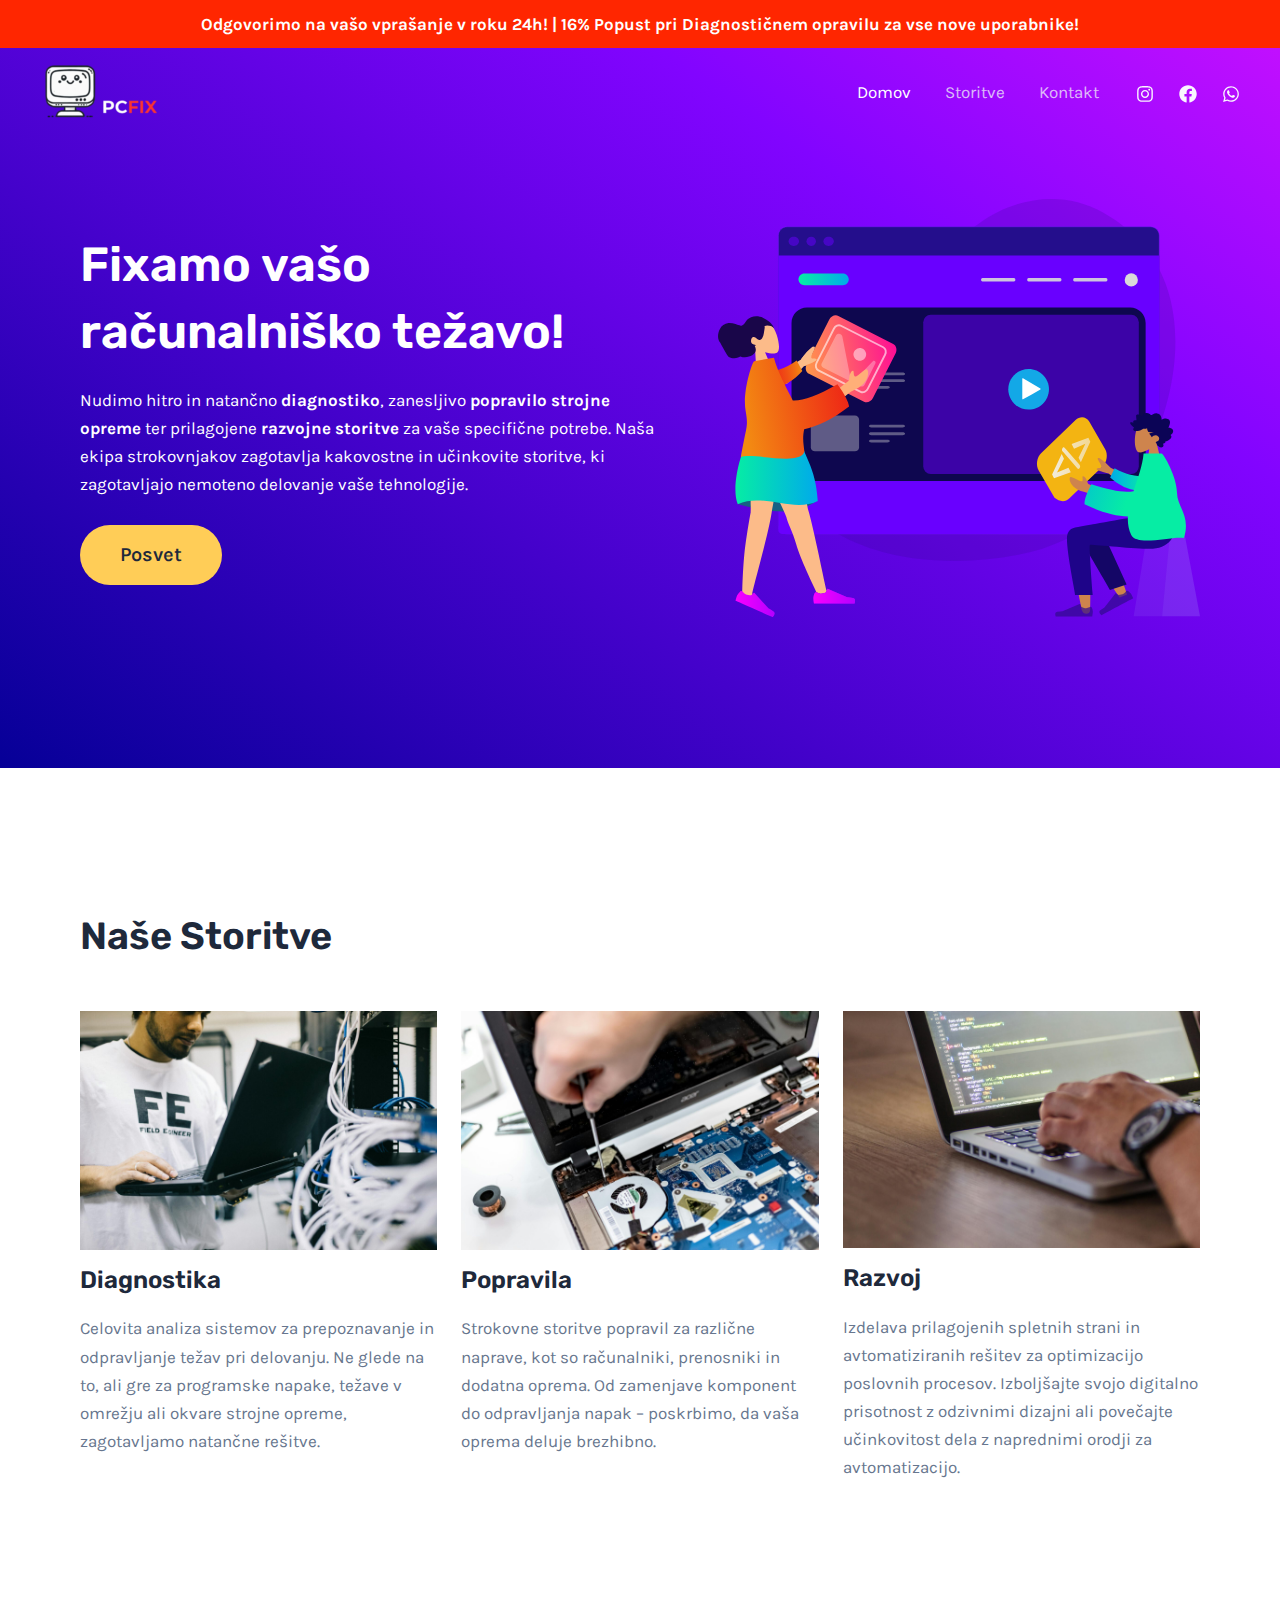
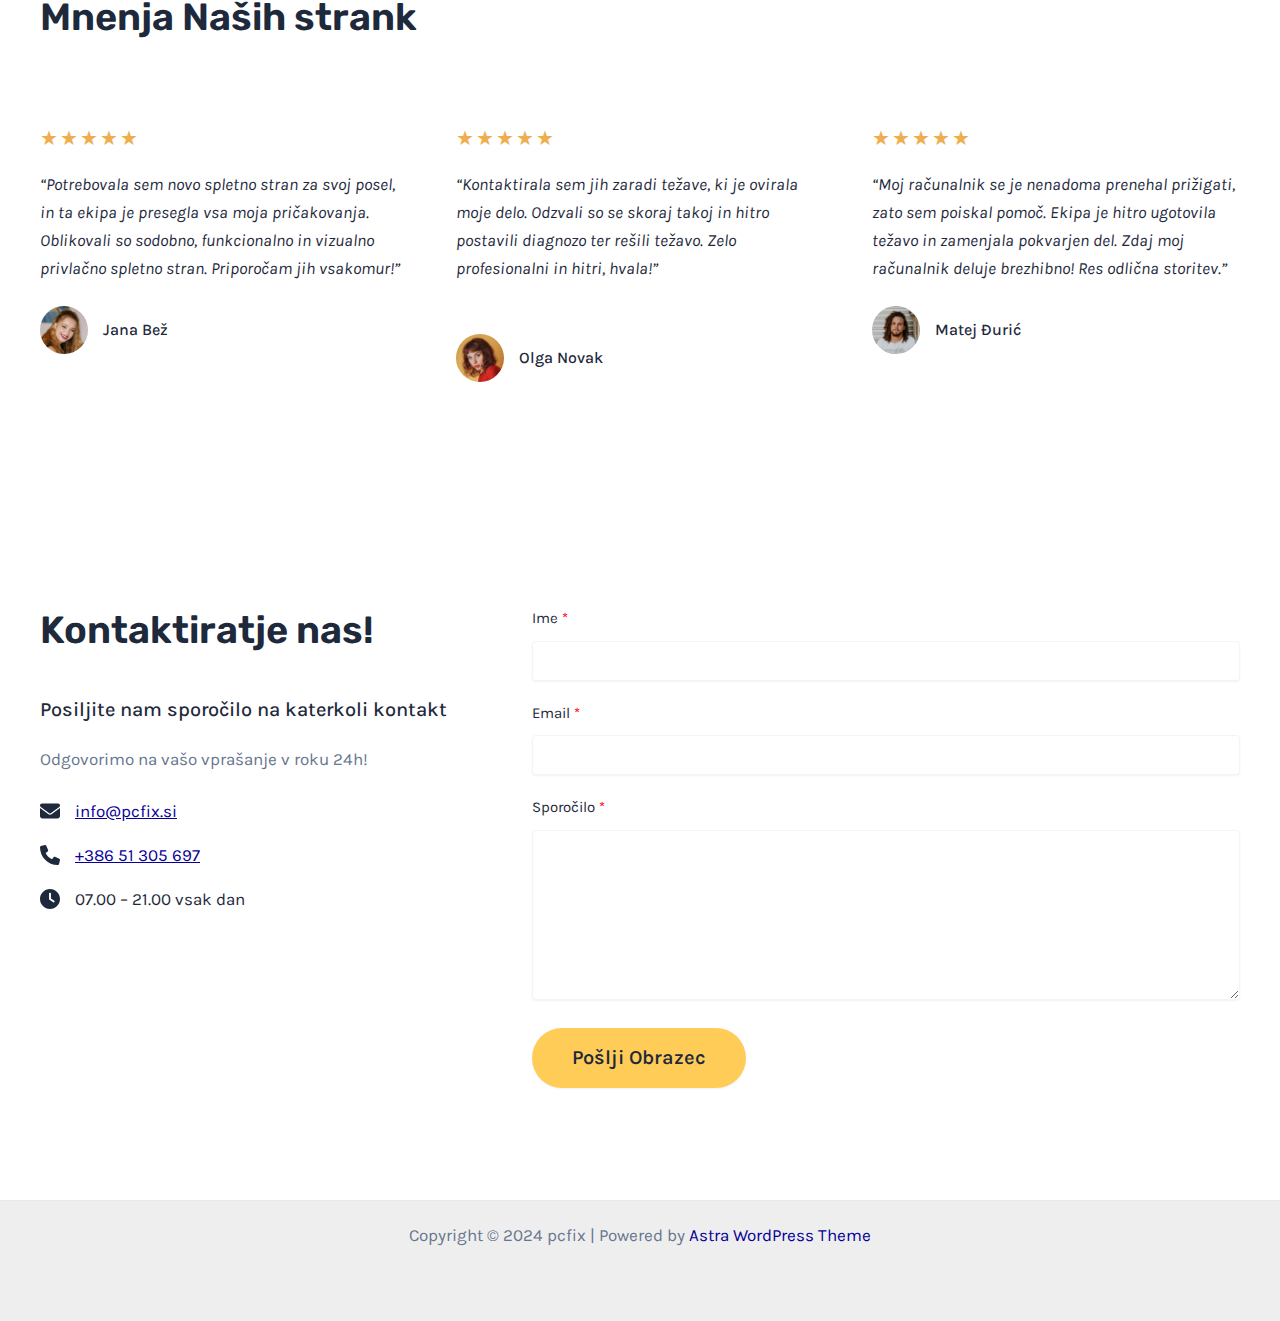
==== commit 75591880: "add hyperlinks for contact form" ====
--- a/index.html
+++ b/index.html
@@ -361,13 +361,13 @@
 
 <div class="wp-block-uagb-icon-list uagb-block-uksxlfoz"><div class="uagb-icon-list__wrap">
 <div class="wp-block-uagb-icon-list-child uagb-block-qpqzbk7z">
-<span class="uagb-icon-list__source-wrap"><svg xmlns="https://www.w3.org/2000/svg" viewbox="0 0 512 512"><path d="M464 64C490.5 64 512 85.49 512 112C512 127.1 504.9 141.3 492.8 150.4L275.2 313.6C263.8 322.1 248.2 322.1 236.8 313.6L19.2 150.4C7.113 141.3 0 127.1 0 112C0 85.49 21.49 64 48 64H464zM217.6 339.2C240.4 356.3 271.6 356.3 294.4 339.2L512 176V384C512 419.3 483.3 448 448 448H64C28.65 448 0 419.3 0 384V176L217.6 339.2z"></path></svg></span><span class="uagb-icon-list__label">info@pcfix.si</span>
+<span class="uagb-icon-list__source-wrap"><svg xmlns="https://www.w3.org/2000/svg" viewbox="0 0 512 512"><path d="M464 64C490.5 64 512 85.49 512 112C512 127.1 504.9 141.3 492.8 150.4L275.2 313.6C263.8 322.1 248.2 322.1 236.8 313.6L19.2 150.4C7.113 141.3 0 127.1 0 112C0 85.49 21.49 64 48 64H464zM217.6 339.2C240.4 356.3 271.6 356.3 294.4 339.2L512 176V384C512 419.3 483.3 448 448 448H64C28.65 448 0 419.3 0 384V176L217.6 339.2z"></path></svg></span><span class="uagb-icon-list__label"><a href="mailto:info@pcfix.si">info@pcfix.si</a></span>
 </div>
 
 
 
 <div class="wp-block-uagb-icon-list-child uagb-block-hhomsn1o">
-<span class="uagb-icon-list__source-wrap"><svg xmlns="https://www.w3.org/2000/svg" viewbox="0 0 512 512"><path d="M511.2 387l-23.25 100.8c-3.266 14.25-15.79 24.22-30.46 24.22C205.2 512 0 306.8 0 54.5c0-14.66 9.969-27.2 24.22-30.45l100.8-23.25C139.7-2.602 154.7 5.018 160.8 18.92l46.52 108.5c5.438 12.78 1.77 27.67-8.98 36.45L144.5 207.1c33.98 69.22 90.26 125.5 159.5 159.5l44.08-53.8c8.688-10.78 23.69-14.51 36.47-8.975l108.5 46.51C506.1 357.2 514.6 372.4 511.2 387z"></path></svg></span><span class="uagb-icon-list__label">+386 51 305 697</span>
+<span class="uagb-icon-list__source-wrap"><svg xmlns="https://www.w3.org/2000/svg" viewbox="0 0 512 512"><path d="M511.2 387l-23.25 100.8c-3.266 14.25-15.79 24.22-30.46 24.22C205.2 512 0 306.8 0 54.5c0-14.66 9.969-27.2 24.22-30.45l100.8-23.25C139.7-2.602 154.7 5.018 160.8 18.92l46.52 108.5c5.438 12.78 1.77 27.67-8.98 36.45L144.5 207.1c33.98 69.22 90.26 125.5 159.5 159.5l44.08-53.8c8.688-10.78 23.69-14.51 36.47-8.975l108.5 46.51C506.1 357.2 514.6 372.4 511.2 387z"></path></svg></span><span class="uagb-icon-list__label"><a href="tel:+38651305697">+386 51 305 697</a></span>
 </div>
 
 
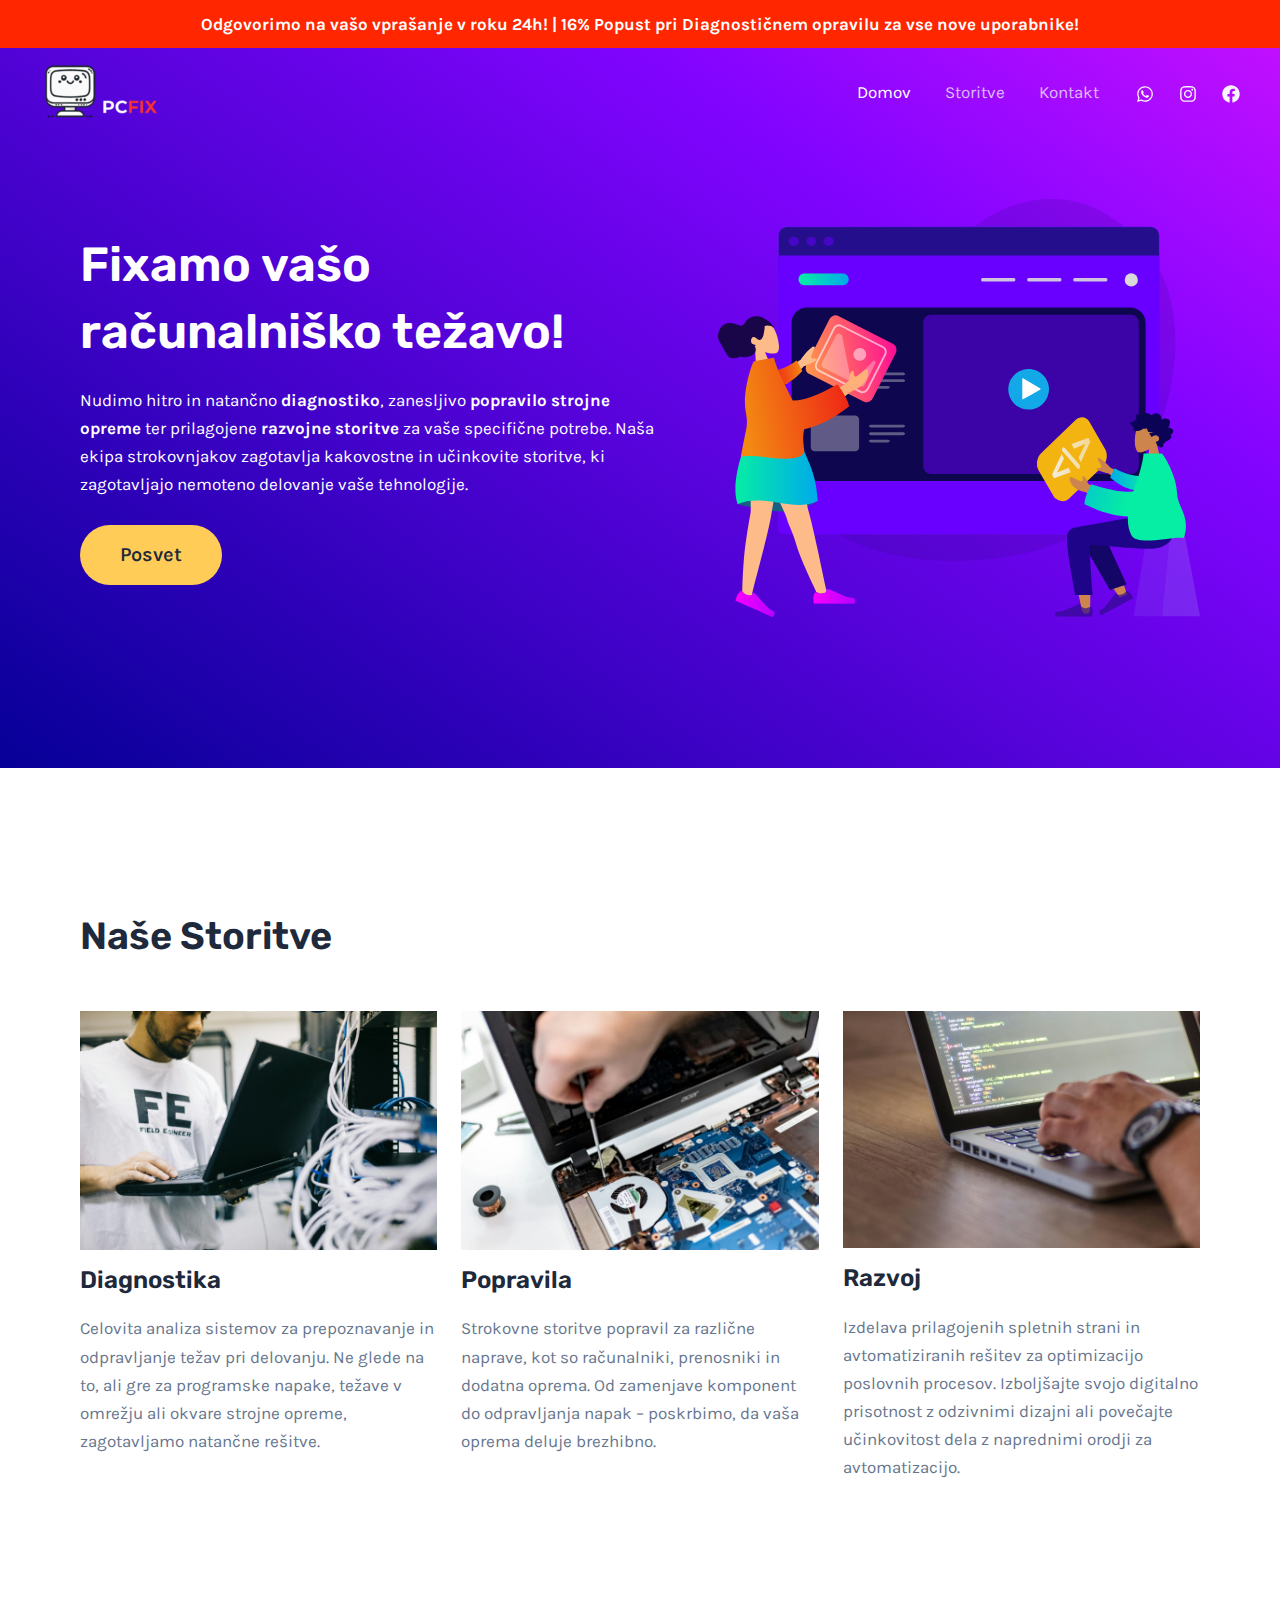
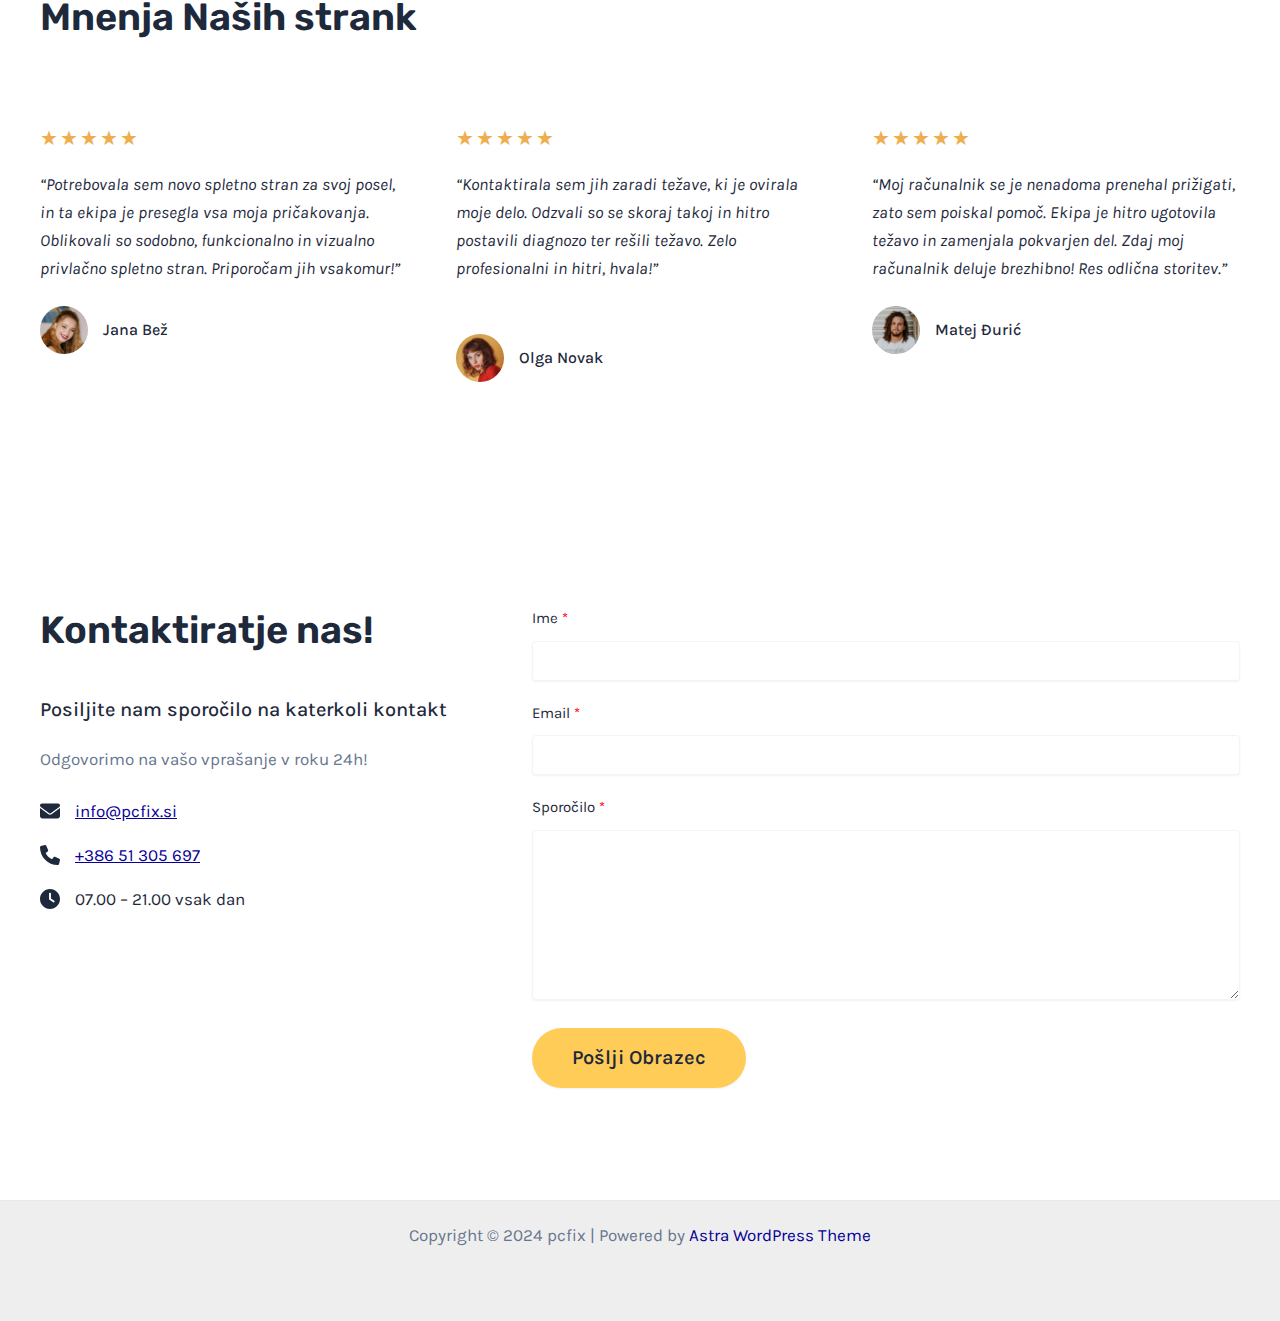
==== commit a3920bbd: "resolve issues with social media editing" ====
--- a/index.html
+++ b/index.html
@@ -1,6 +1,15 @@
 <!DOCTYPE html>
 <html lang="en-US">
 <head>
+<!-- Google tag (gtag.js) -->
+<script async src="https://www.googletagmanager.com/gtag/js?id=G-6EY8J6ZQHR"></script>
+<script>
+  window.dataLayer = window.dataLayer || [];
+  function gtag(){dataLayer.push(arguments);}
+  gtag('js', new Date());
+
+  gtag('config', 'G-6EY8J6ZQHR');
+</script>
 <meta charset="UTF-8">
 <meta name="viewport" content="width=device-width, initial-scale=1">
 	<link rel="profile" href="https://gmpg.org/xfn/11"> 
@@ -16,7 +25,7 @@
 !function(i,n){var o,s,e;function c(e){try{var t={supportTests:e,timestamp:(new Date).valueOf()};sessionStorage.setItem(o,JSON.stringify(t))}catch(e){}}function p(e,t,n){e.clearRect(0,0,e.canvas.width,e.canvas.height),e.fillText(t,0,0);var t=new Uint32Array(e.getImageData(0,0,e.canvas.width,e.canvas.height).data),r=(e.clearRect(0,0,e.canvas.width,e.canvas.height),e.fillText(n,0,0),new Uint32Array(e.getImageData(0,0,e.canvas.width,e.canvas.height).data));return t.every(function(e,t){return e===r[t]})}function u(e,t,n){switch(t){case"flag":return n(e,"🏳️‍⚧️","🏳️​⚧️")?!1:!n(e,"🇺🇳","🇺​🇳")&&!n(e,"🏴󠁧󠁢󠁥󠁮󠁧󠁿","🏴​󠁧​󠁢​󠁥​󠁮​󠁧​󠁿");case"emoji":return!n(e,"🐦‍⬛","🐦​⬛")}return!1}function f(e,t,n){var r="undefined"!=typeof WorkerGlobalScope&&self instanceof WorkerGlobalScope?new OffscreenCanvas(300,150):i.createElement("canvas"),a=r.getContext("2d",{willReadFrequently:!0}),o=(a.textBaseline="top",a.font="600 32px Arial",{});return e.forEach(function(e){o[e]=t(a,e,n)}),o}function t(e){var t=i.createElement("script");t.src=e,t.defer=!0,i.head.appendChild(t)}"undefined"!=typeof Promise&&(o="wpEmojiSettingsSupports",s=["flag","emoji"],n.supports={everything:!0,everythingExceptFlag:!0},e=new Promise(function(e){i.addEventListener("DOMContentLoaded",e,{once:!0})}),new Promise(function(t){var n=function(){try{var e=JSON.parse(sessionStorage.getItem(o));if("object"==typeof e&&"number"==typeof e.timestamp&&(new Date).valueOf()<e.timestamp+604800&&"object"==typeof e.supportTests)return e.supportTests}catch(e){}return null}();if(!n){if("undefined"!=typeof Worker&&"undefined"!=typeof OffscreenCanvas&&"undefined"!=typeof URL&&URL.createObjectURL&&"undefined"!=typeof Blob)try{var e="postMessage("+f.toString()+"("+[JSON.stringify(s),u.toString(),p.toString()].join(",")+"));",r=new Blob([e],{type:"text/javascript"}),a=new Worker(URL.createObjectURL(r),{name:"wpTestEmojiSupports"});return void(a.onmessage=function(e){c(n=e.data),a.terminate(),t(n)})}catch(e){}c(n=f(s,u,p))}t(n)}).then(function(e){for(var t in e)n.supports[t]=e[t],n.supports.everything=n.supports.everything&&n.supports[t],"flag"!==t&&(n.supports.everythingExceptFlag=n.supports.everythingExceptFlag&&n.supports[t]);n.supports.everythingExceptFlag=n.supports.everythingExceptFlag&&!n.supports.flag,n.DOMReady=!1,n.readyCallback=function(){n.DOMReady=!0}}).then(function(){return e}).then(function(){var e;n.supports.everything||(n.readyCallback(),(e=n.source||{}).concatemoji?t(e.concatemoji):e.wpemoji&&e.twemoji&&(t(e.twemoji),t(e.wpemoji)))}))}((window,document),window._wpemojiSettings);
 </script>
 <link rel="stylesheet" id="astra-theme-css-css" href="/wp-content/themes/astra/assets/css/minified/main.min.css?ver=4.8.8" media="all">
-<style id="astra-theme-css-inline-css">:root{--ast-post-nav-space:0;--ast-container-default-xlg-padding:2.5em;--ast-container-default-lg-padding:2.5em;--ast-container-default-slg-padding:2em;--ast-container-default-md-padding:2.5em;--ast-container-default-sm-padding:2.5em;--ast-container-default-xs-padding:2.4em;--ast-container-default-xxs-padding:1.8em;--ast-code-block-background:#ECEFF3;--ast-comment-inputs-background:#F9FAFB;--ast-normal-container-width:1200px;--ast-narrow-container-width:750px;--ast-blog-title-font-weight:600;--ast-blog-meta-weight:600;}html{font-size:106.25%;}a{color:var(--ast-global-color-0);}a:hover,a:focus{color:var(--ast-global-color-1);}body,button,input,select,textarea,.ast-button,.ast-custom-button{font-family:'Karla',sans-serif;font-weight:inherit;font-size:17px;font-size:1rem;line-height:var(--ast-body-line-height,1.65);}blockquote{color:var(--ast-global-color-3);}h1,.entry-content h1,h2,.entry-content h2,h3,.entry-content h3,h4,.entry-content h4,h5,.entry-content h5,h6,.entry-content h6,.site-title,.site-title a{font-family:'Rubik',sans-serif;font-weight:600;}.site-title{font-size:35px;font-size:2.0588235294118rem;display:none;}header .custom-logo-link img{max-width:120px;width:120px;}.astra-logo-svg{width:120px;}.site-header .site-description{font-size:15px;font-size:0.88235294117647rem;display:none;}.entry-title{font-size:20px;font-size:1.1764705882353rem;}.ast-blog-single-element.ast-taxonomy-container a{font-size:14px;font-size:0.82352941176471rem;}.ast-blog-meta-container{font-size:13px;font-size:0.76470588235294rem;}.archive .ast-article-post .ast-article-inner,.blog .ast-article-post .ast-article-inner,.archive .ast-article-post .ast-article-inner:hover,.blog .ast-article-post .ast-article-inner:hover{border-top-left-radius:6px;border-top-right-radius:6px;border-bottom-right-radius:6px;border-bottom-left-radius:6px;overflow:hidden;}h1,.entry-content h1{font-size:48px;font-size:2.8235294117647rem;font-weight:600;font-family:'Rubik',sans-serif;line-height:1.4em;}h2,.entry-content h2{font-size:38px;font-size:2.2352941176471rem;font-weight:600;font-family:'Rubik',sans-serif;line-height:1.3em;}h3,.entry-content h3{font-size:30px;font-size:1.7647058823529rem;font-weight:600;font-family:'Rubik',sans-serif;line-height:1.3em;}h4,.entry-content h4{font-size:24px;font-size:1.4117647058824rem;line-height:1.2em;font-weight:600;font-family:'Rubik',sans-serif;}h5,.entry-content h5{font-size:21px;font-size:1.2352941176471rem;line-height:1.2em;font-weight:600;font-family:'Rubik',sans-serif;}h6,.entry-content h6{font-size:17px;font-size:1rem;line-height:1.25em;font-weight:600;font-family:'Rubik',sans-serif;}::selection{background-color:var(--ast-global-color-0);color:#ffffff;}body,h1,.entry-title a,.entry-content h1,h2,.entry-content h2,h3,.entry-content h3,h4,.entry-content h4,h5,.entry-content h5,h6,.entry-content h6{color:var(--ast-global-color-3);}.tagcloud a:hover,.tagcloud a:focus,.tagcloud a.current-item{color:#ffffff;border-color:var(--ast-global-color-0);background-color:var(--ast-global-color-0);}input:focus,input[type="text"]:focus,input[type="email"]:focus,input[type="url"]:focus,input[type="password"]:focus,input[type="reset"]:focus,input[type="search"]:focus,textarea:focus{border-color:var(--ast-global-color-0);}input[type="radio"]:checked,input[type=reset],input[type="checkbox"]:checked,input[type="checkbox"]:hover:checked,input[type="checkbox"]:focus:checked,input[type=range]::-webkit-slider-thumb{border-color:var(--ast-global-color-0);background-color:var(--ast-global-color-0);box-shadow:none;}.site-footer a:hover + .post-count,.site-footer a:focus + .post-count{background:var(--ast-global-color-0);border-color:var(--ast-global-color-0);}.single .nav-links .nav-previous,.single .nav-links .nav-next{color:var(--ast-global-color-0);}.entry-meta,.entry-meta *{line-height:1.45;color:var(--ast-global-color-0);font-weight:600;}.entry-meta a:not(.ast-button):hover,.entry-meta a:not(.ast-button):hover *,.entry-meta a:not(.ast-button):focus,.entry-meta a:not(.ast-button):focus *,.page-links > .page-link,.page-links .page-link:hover,.post-navigation a:hover{color:var(--ast-global-color-1);}#cat option,.secondary .calendar_wrap thead a,.secondary .calendar_wrap thead a:visited{color:var(--ast-global-color-0);}.secondary .calendar_wrap #today,.ast-progress-val span{background:var(--ast-global-color-0);}.secondary a:hover + .post-count,.secondary a:focus + .post-count{background:var(--ast-global-color-0);border-color:var(--ast-global-color-0);}.calendar_wrap #today > a{color:#ffffff;}.page-links .page-link,.single .post-navigation a{color:var(--ast-global-color-3);}.ast-search-menu-icon .search-form button.search-submit{padding:0 4px;}.ast-search-menu-icon form.search-form{padding-right:0;}.ast-search-menu-icon.slide-search input.search-field{width:0;}.ast-header-search .ast-search-menu-icon.ast-dropdown-active .search-form,.ast-header-search .ast-search-menu-icon.ast-dropdown-active .search-field:focus{transition:all 0.2s;}.search-form input.search-field:focus{outline:none;}.ast-search-menu-icon .search-form button.search-submit:focus,.ast-theme-transparent-header .ast-header-search .ast-dropdown-active .ast-icon,.ast-theme-transparent-header .ast-inline-search .search-field:focus .ast-icon{color:var(--ast-global-color-1);}.ast-header-search .slide-search .search-form{border:2px solid var(--ast-global-color-0);}.ast-header-search .slide-search .search-field{background-color:#fff;}.ast-archive-title{color:var(--ast-global-color-2);}.widget-title{font-size:24px;font-size:1.4117647058824rem;color:var(--ast-global-color-2);}.ast-single-post .entry-content a,.ast-comment-content a:not(.ast-comment-edit-reply-wrap a){text-decoration:underline;}.ast-single-post .elementor-button-wrapper .elementor-button,.ast-single-post .entry-content .uagb-tab a,.ast-single-post .entry-content .uagb-ifb-cta a,.ast-single-post .entry-content .uabb-module-content a,.ast-single-post .entry-content .uagb-post-grid a,.ast-single-post .entry-content .uagb-timeline a,.ast-single-post .entry-content .uagb-toc__wrap a,.ast-single-post .entry-content .uagb-taxomony-box a,.ast-single-post .entry-content .woocommerce a,.entry-content .wp-block-latest-posts > li > a,.ast-single-post .entry-content .wp-block-file__button,li.ast-post-filter-single,.ast-single-post .ast-comment-content .comment-reply-link,.ast-single-post .ast-comment-content .comment-edit-link{text-decoration:none;}.ast-search-menu-icon.slide-search a:focus-visible:focus-visible,.astra-search-icon:focus-visible,#close:focus-visible,a:focus-visible,.ast-menu-toggle:focus-visible,.site .skip-link:focus-visible,.wp-block-loginout input:focus-visible,.wp-block-search.wp-block-search__button-inside .wp-block-search__inside-wrapper,.ast-header-navigation-arrow:focus-visible,.woocommerce .wc-proceed-to-checkout > .checkout-button:focus-visible,.woocommerce .woocommerce-MyAccount-navigation ul li a:focus-visible,.ast-orders-table__row .ast-orders-table__cell:focus-visible,.woocommerce .woocommerce-order-details .order-again > .button:focus-visible,.woocommerce .woocommerce-message a.button.wc-forward:focus-visible,.woocommerce #minus_qty:focus-visible,.woocommerce #plus_qty:focus-visible,a#ast-apply-coupon:focus-visible,.woocommerce .woocommerce-info a:focus-visible,.woocommerce .astra-shop-summary-wrap a:focus-visible,.woocommerce a.wc-forward:focus-visible,#ast-apply-coupon:focus-visible,.woocommerce-js .woocommerce-mini-cart-item a.remove:focus-visible,#close:focus-visible,.button.search-submit:focus-visible,#search_submit:focus,.normal-search:focus-visible,.ast-header-account-wrap:focus-visible,.woocommerce .ast-on-card-button.ast-quick-view-trigger:focus{outline-style:dotted;outline-color:inherit;outline-width:thin;}input:focus,input[type="text"]:focus,input[type="email"]:focus,input[type="url"]:focus,input[type="password"]:focus,input[type="reset"]:focus,input[type="search"]:focus,input[type="number"]:focus,textarea:focus,.wp-block-search__input:focus,[data-section="section-header-mobile-trigger"] .ast-button-wrap .ast-mobile-menu-trigger-minimal:focus,.ast-mobile-popup-drawer.active .menu-toggle-close:focus,.woocommerce-ordering select.orderby:focus,#ast-scroll-top:focus,#coupon_code:focus,.woocommerce-page #comment:focus,.woocommerce #reviews #respond input#submit:focus,.woocommerce a.add_to_cart_button:focus,.woocommerce .button.single_add_to_cart_button:focus,.woocommerce .woocommerce-cart-form button:focus,.woocommerce .woocommerce-cart-form__cart-item .quantity .qty:focus,.woocommerce .woocommerce-billing-fields .woocommerce-billing-fields__field-wrapper .woocommerce-input-wrapper > .input-text:focus,.woocommerce #order_comments:focus,.woocommerce #place_order:focus,.woocommerce .woocommerce-address-fields .woocommerce-address-fields__field-wrapper .woocommerce-input-wrapper > .input-text:focus,.woocommerce .woocommerce-MyAccount-content form button:focus,.woocommerce .woocommerce-MyAccount-content .woocommerce-EditAccountForm .woocommerce-form-row .woocommerce-Input.input-text:focus,.woocommerce .ast-woocommerce-container .woocommerce-pagination ul.page-numbers li a:focus,body #content .woocommerce form .form-row .select2-container--default .select2-selection--single:focus,#ast-coupon-code:focus,.woocommerce.woocommerce-js .quantity input[type=number]:focus,.woocommerce-js .woocommerce-mini-cart-item .quantity input[type=number]:focus,.woocommerce p#ast-coupon-trigger:focus{border-style:dotted;border-color:inherit;border-width:thin;}input{outline:none;}.site-logo-img img{ transition:all 0.2s linear;}body .ast-oembed-container *{position:absolute;top:0;width:100%;height:100%;left:0;}body .wp-block-embed-pocket-casts .ast-oembed-container *{position:unset;}.ast-single-post-featured-section + article {margin-top: 2em;}.site-content .ast-single-post-featured-section img {width: 100%;overflow: hidden;object-fit: cover;}.ast-separate-container .site-content .ast-single-post-featured-section + article {margin-top: -80px;z-index: 9;position: relative;border-radius: 4px;}@media (min-width: 922px) {.ast-no-sidebar .site-content .ast-article-image-container--wide {margin-left: -120px;margin-right: -120px;max-width: unset;width: unset;}.ast-left-sidebar .site-content .ast-article-image-container--wide,.ast-right-sidebar .site-content .ast-article-image-container--wide {margin-left: -10px;margin-right: -10px;}.site-content .ast-article-image-container--full {margin-left: calc( -50vw + 50%);margin-right: calc( -50vw + 50%);max-width: 100vw;width: 100vw;}.ast-left-sidebar .site-content .ast-article-image-container--full,.ast-right-sidebar .site-content .ast-article-image-container--full {margin-left: -10px;margin-right: -10px;max-width: inherit;width: auto;}}.site > .ast-single-related-posts-container {margin-top: 0;}@media (min-width: 922px) {.ast-desktop .ast-container--narrow {max-width: var(--ast-narrow-container-width);margin: 0 auto;}}.ast-page-builder-template .hentry {margin: 0;}.ast-page-builder-template .site-content > .ast-container {max-width: 100%;padding: 0;}.ast-page-builder-template .site .site-content #primary {padding: 0;margin: 0;}.ast-page-builder-template .no-results {text-align: center;margin: 4em auto;}.ast-page-builder-template .ast-pagination {padding: 2em;}.ast-page-builder-template .entry-header.ast-no-title.ast-no-thumbnail {margin-top: 0;}.ast-page-builder-template .entry-header.ast-header-without-markup {margin-top: 0;margin-bottom: 0;}.ast-page-builder-template .entry-header.ast-no-title.ast-no-meta {margin-bottom: 0;}.ast-page-builder-template.single .post-navigation {padding-bottom: 2em;}.ast-page-builder-template.single-post .site-content > .ast-container {max-width: 100%;}.ast-page-builder-template .entry-header {margin-top: 2em;margin-left: auto;margin-right: auto;}.ast-page-builder-template .ast-archive-description {margin: 2em auto 0;padding-left: 20px;padding-right: 20px;}.ast-page-builder-template .ast-row {margin-left: 0;margin-right: 0;}.single.ast-page-builder-template .entry-header + .entry-content,.single.ast-page-builder-template .ast-single-entry-banner + .site-content article .entry-content {margin-bottom: 2em;}@media(min-width: 921px) {.ast-page-builder-template.archive.ast-right-sidebar .ast-row article,.ast-page-builder-template.archive.ast-left-sidebar .ast-row article {padding-left: 0;padding-right: 0;}}input[type="text"],input[type="number"],input[type="email"],input[type="url"],input[type="password"],input[type="search"],input[type=reset],input[type=tel],input[type=date],select,textarea{font-size:16px;font-style:normal;font-weight:400;line-height:24px;width:100%;padding:12px 16px;border-radius:4px;box-shadow:0px 1px 2px 0px rgba(0,0,0,0.05);color:var(--ast-form-input-text,#475569);}input[type="text"],input[type="number"],input[type="email"],input[type="url"],input[type="password"],input[type="search"],input[type=reset],input[type=tel],input[type=date],select{height:40px;}input[type="date"]{border-width:1px;border-style:solid;border-color:var(--ast-border-color);}input[type="text"]:focus,input[type="number"]:focus,input[type="email"]:focus,input[type="url"]:focus,input[type="password"]:focus,input[type="search"]:focus,input[type=reset]:focus,input[type="tel"]:focus,input[type="date"]:focus,select:focus,textarea:focus{border-color:#046BD2;box-shadow:none;outline:none;color:var(--ast-form-input-focus-text,#475569);}label,legend{color:#111827;font-size:14px;font-style:normal;font-weight:500;line-height:20px;}select{padding:6px 10px;}fieldset{padding:30px;border-radius:4px;}button,.ast-button,.button,input[type="button"],input[type="reset"],input[type="submit"]{border-radius:4px;box-shadow:0px 1px 2px 0px rgba(0,0,0,0.05);}:root{--ast-comment-inputs-background:#FFF;}::placeholder{color:var(--ast-form-field-color,#9CA3AF);}::-ms-input-placeholder{color:var(--ast-form-field-color,#9CA3AF);}@media (max-width:921.9px){#ast-desktop-header{display:none;}}@media (min-width:922px){#ast-mobile-header{display:none;}}.wp-block-buttons.aligncenter{justify-content:center;}@media (max-width:921px){.ast-theme-transparent-header #primary,.ast-theme-transparent-header #secondary{padding:0;}}@media (max-width:921px){.ast-plain-container.ast-no-sidebar #primary{padding:0;}}.ast-plain-container.ast-no-sidebar #primary{margin-top:0;margin-bottom:0;}.wp-block-button.is-style-outline .wp-block-button__link{border-color:var(--ast-global-color-7);}div.wp-block-button.is-style-outline > .wp-block-button__link:not(.has-text-color),div.wp-block-button.wp-block-button__link.is-style-outline:not(.has-text-color){color:var(--ast-global-color-7);}.wp-block-button.is-style-outline .wp-block-button__link:hover,.wp-block-buttons .wp-block-button.is-style-outline .wp-block-button__link:focus,.wp-block-buttons .wp-block-button.is-style-outline > .wp-block-button__link:not(.has-text-color):hover,.wp-block-buttons .wp-block-button.wp-block-button__link.is-style-outline:not(.has-text-color):hover{color:var(--ast-global-color-2);background-color:var(--ast-global-color-7);border-color:var(--ast-global-color-7);}.post-page-numbers.current .page-link,.ast-pagination .page-numbers.current{color:#ffffff;border-color:var(--ast-global-color-0);background-color:var(--ast-global-color-0);}.wp-block-buttons .wp-block-button.is-style-outline .wp-block-button__link.wp-element-button,.ast-outline-button,.wp-block-uagb-buttons-child .uagb-buttons-repeater.ast-outline-button{border-color:var(--ast-global-color-7);font-family:inherit;font-weight:600;font-size:20px;font-size:1.1764705882353rem;line-height:1em;padding-top:20px;padding-right:40px;padding-bottom:20px;padding-left:40px;border-top-left-radius:50px;border-top-right-radius:50px;border-bottom-right-radius:50px;border-bottom-left-radius:50px;}.wp-block-buttons .wp-block-button.is-style-outline > .wp-block-button__link:not(.has-text-color),.wp-block-buttons .wp-block-button.wp-block-button__link.is-style-outline:not(.has-text-color),.ast-outline-button{color:var(--ast-global-color-2);}.wp-block-button.is-style-outline .wp-block-button__link:hover,.wp-block-buttons .wp-block-button.is-style-outline .wp-block-button__link:focus,.wp-block-buttons .wp-block-button.is-style-outline > .wp-block-button__link:not(.has-text-color):hover,.wp-block-buttons .wp-block-button.wp-block-button__link.is-style-outline:not(.has-text-color):hover,.ast-outline-button:hover,.ast-outline-button:focus,.wp-block-uagb-buttons-child .uagb-buttons-repeater.ast-outline-button:hover,.wp-block-uagb-buttons-child .uagb-buttons-repeater.ast-outline-button:focus{color:var(--ast-global-color-2);background-color:var(--ast-global-color-7);border-color:var(--ast-global-color-7);}.ast-single-post .entry-content a.ast-outline-button,.ast-single-post .entry-content .is-style-outline>.wp-block-button__link{text-decoration:none;}.wp-block-button .wp-block-button__link.wp-element-button.is-style-outline:not(.has-background),.wp-block-button.is-style-outline>.wp-block-button__link.wp-element-button:not(.has-background),.ast-outline-button{background-color:var(--ast-global-color-7);}.uagb-buttons-repeater.ast-outline-button{border-radius:9999px;}@media (max-width:921px){.wp-block-buttons .wp-block-button.is-style-outline .wp-block-button__link.wp-element-button,.ast-outline-button,.wp-block-uagb-buttons-child .uagb-buttons-repeater.ast-outline-button{padding-top:18px;padding-right:32px;padding-bottom:18px;padding-left:32px;}}@media (max-width:544px){.wp-block-buttons .wp-block-button.is-style-outline .wp-block-button__link.wp-element-button,.ast-outline-button,.wp-block-uagb-buttons-child .uagb-buttons-repeater.ast-outline-button{padding-top:15px;padding-right:28px;padding-bottom:15px;padding-left:28px;}}.entry-content[data-ast-blocks-layout] > figure{margin-bottom:1em;}h1.widget-title{font-weight:600;}h2.widget-title{font-weight:600;}h3.widget-title{font-weight:600;}body .wp-block-cover p{color:var(--ast-global-color-3);}#page{display:flex;flex-direction:column;min-height:100vh;}.ast-404-layout-1 h1.page-title{color:var(--ast-global-color-2);}.single .post-navigation a{line-height:1em;height:inherit;}.error-404 .page-sub-title{font-size:1.5rem;font-weight:inherit;}.search .site-content .content-area .search-form{margin-bottom:0;}#page .site-content{flex-grow:1;}.widget{margin-bottom:1.25em;}#secondary li{line-height:1.5em;}#secondary .wp-block-group h2{margin-bottom:0.7em;}#secondary h2{font-size:1.7rem;}.ast-separate-container .ast-article-post,.ast-separate-container .ast-article-single,.ast-separate-container .comment-respond{padding:3em;}.ast-separate-container .ast-article-single .ast-article-single{padding:0;}.ast-article-single .wp-block-post-template-is-layout-grid{padding-left:0;}.ast-separate-container .comments-title,.ast-narrow-container .comments-title{padding:1.5em 2em;}.ast-page-builder-template .comment-form-textarea,.ast-comment-formwrap .ast-grid-common-col{padding:0;}.ast-comment-formwrap{padding:0;display:inline-flex;column-gap:20px;width:100%;margin-left:0;margin-right:0;}.comments-area textarea#comment:focus,.comments-area textarea#comment:active,.comments-area .ast-comment-formwrap input[type="text"]:focus,.comments-area .ast-comment-formwrap input[type="text"]:active {box-shadow:none;outline:none;}.archive.ast-page-builder-template .entry-header{margin-top:2em;}.ast-page-builder-template .ast-comment-formwrap{width:100%;}.entry-title{margin-bottom:0.6em;}.ast-archive-description p{font-size:inherit;font-weight:inherit;line-height:inherit;}.ast-separate-container .ast-comment-list li.depth-1,.hentry{margin-bottom:1.5em;}.site-content section.ast-archive-description{margin-bottom:2em;}@media (min-width:921px){.ast-left-sidebar.ast-page-builder-template #secondary,.archive.ast-right-sidebar.ast-page-builder-template .site-main{padding-left:20px;padding-right:20px;}}@media (max-width:544px){.ast-comment-formwrap.ast-row{column-gap:10px;display:inline-block;}#ast-commentform .ast-grid-common-col{position:relative;width:100%;}}@media (min-width:1201px){.ast-separate-container .ast-article-post,.ast-separate-container .ast-article-single,.ast-separate-container .ast-author-box,.ast-separate-container .ast-404-layout-1,.ast-separate-container .no-results{padding:3em;}}@media (max-width:921px){.ast-separate-container #primary,.ast-separate-container #secondary{padding:1.5em 0;}#primary,#secondary{padding:1.5em 0;margin:0;}.ast-left-sidebar #content > .ast-container{display:flex;flex-direction:column-reverse;width:100%;}}@media (min-width:922px){.ast-separate-container.ast-right-sidebar #primary,.ast-separate-container.ast-left-sidebar #primary{border:0;}.search-no-results.ast-separate-container #primary{margin-bottom:4em;}}.wp-block-button .wp-block-button__link{color:var(--ast-global-color-2);}.wp-block-button .wp-block-button__link:hover,.wp-block-button .wp-block-button__link:focus{color:var(--ast-global-color-2);background-color:var(--ast-global-color-7);border-color:var(--ast-global-color-7);}.wp-block-button .wp-block-button__link,.wp-block-search .wp-block-search__button,body .wp-block-file .wp-block-file__button{border-style:solid;border-top-width:0px;border-right-width:0px;border-left-width:0px;border-bottom-width:0px;border-color:var(--ast-global-color-7);background-color:var(--ast-global-color-7);color:var(--ast-global-color-2);font-family:inherit;font-weight:600;line-height:1em;font-size:20px;font-size:1.1764705882353rem;border-top-left-radius:50px;border-top-right-radius:50px;border-bottom-right-radius:50px;border-bottom-left-radius:50px;padding-top:20px;padding-right:40px;padding-bottom:20px;padding-left:40px;}.ast-single-post .entry-content .wp-block-button .wp-block-button__link,.ast-single-post .entry-content .wp-block-search .wp-block-search__button,body .entry-content .wp-block-file .wp-block-file__button{text-decoration:none;}@media (max-width:921px){.wp-block-button .wp-block-button__link,.wp-block-search .wp-block-search__button,body .wp-block-file .wp-block-file__button{padding-top:18px;padding-right:32px;padding-bottom:18px;padding-left:32px;}}@media (max-width:544px){.wp-block-button .wp-block-button__link,.wp-block-search .wp-block-search__button,body .wp-block-file .wp-block-file__button{padding-top:15px;padding-right:28px;padding-bottom:15px;padding-left:28px;}}.menu-toggle,button,.ast-button,.ast-custom-button,.button,input#submit,input[type="button"],input[type="submit"],input[type="reset"],#comments .submit,.search .search-submit,form[CLASS*="wp-block-search__"].wp-block-search .wp-block-search__inside-wrapper .wp-block-search__button,body .wp-block-file .wp-block-file__button,.search .search-submit,.woocommerce-js a.button,.woocommerce button.button,.woocommerce .woocommerce-message a.button,.woocommerce #respond input#submit.alt,.woocommerce input.button.alt,.woocommerce input.button,.woocommerce input.button:disabled,.woocommerce input.button:disabled[disabled],.woocommerce input.button:disabled:hover,.woocommerce input.button:disabled[disabled]:hover,.woocommerce #respond input#submit,.woocommerce button.button.alt.disabled,.wc-block-grid__products .wc-block-grid__product .wp-block-button__link,.wc-block-grid__product-onsale,[CLASS*="wc-block"] button,.woocommerce-js .astra-cart-drawer .astra-cart-drawer-content .woocommerce-mini-cart__buttons .button:not(.checkout):not(.ast-continue-shopping),.woocommerce-js .astra-cart-drawer .astra-cart-drawer-content .woocommerce-mini-cart__buttons a.checkout,.woocommerce button.button.alt.disabled.wc-variation-selection-needed,[CLASS*="wc-block"] .wc-block-components-button{border-style:solid;border-top-width:0px;border-right-width:0px;border-left-width:0px;border-bottom-width:0px;color:var(--ast-global-color-2);border-color:var(--ast-global-color-7);background-color:var(--ast-global-color-7);padding-top:20px;padding-right:40px;padding-bottom:20px;padding-left:40px;font-family:inherit;font-weight:600;font-size:20px;font-size:1.1764705882353rem;line-height:1em;border-top-left-radius:50px;border-top-right-radius:50px;border-bottom-right-radius:50px;border-bottom-left-radius:50px;}button:focus,.menu-toggle:hover,button:hover,.ast-button:hover,.ast-custom-button:hover .button:hover,.ast-custom-button:hover ,input[type=reset]:hover,input[type=reset]:focus,input#submit:hover,input#submit:focus,input[type="button"]:hover,input[type="button"]:focus,input[type="submit"]:hover,input[type="submit"]:focus,form[CLASS*="wp-block-search__"].wp-block-search .wp-block-search__inside-wrapper .wp-block-search__button:hover,form[CLASS*="wp-block-search__"].wp-block-search .wp-block-search__inside-wrapper .wp-block-search__button:focus,body .wp-block-file .wp-block-file__button:hover,body .wp-block-file .wp-block-file__button:focus,.woocommerce-js a.button:hover,.woocommerce button.button:hover,.woocommerce .woocommerce-message a.button:hover,.woocommerce #respond input#submit:hover,.woocommerce #respond input#submit.alt:hover,.woocommerce input.button.alt:hover,.woocommerce input.button:hover,.woocommerce button.button.alt.disabled:hover,.wc-block-grid__products .wc-block-grid__product .wp-block-button__link:hover,[CLASS*="wc-block"] button:hover,.woocommerce-js .astra-cart-drawer .astra-cart-drawer-content .woocommerce-mini-cart__buttons .button:not(.checkout):not(.ast-continue-shopping):hover,.woocommerce-js .astra-cart-drawer .astra-cart-drawer-content .woocommerce-mini-cart__buttons a.checkout:hover,.woocommerce button.button.alt.disabled.wc-variation-selection-needed:hover,[CLASS*="wc-block"] .wc-block-components-button:hover,[CLASS*="wc-block"] .wc-block-components-button:focus{color:var(--ast-global-color-2);background-color:var(--ast-global-color-7);border-color:var(--ast-global-color-7);}form[CLASS*="wp-block-search__"].wp-block-search .wp-block-search__inside-wrapper .wp-block-search__button.has-icon{padding-top:calc(20px - 3px);padding-right:calc(40px - 3px);padding-bottom:calc(20px - 3px);padding-left:calc(40px - 3px);}@media (max-width:921px){.menu-toggle,button,.ast-button,.ast-custom-button,.button,input#submit,input[type="button"],input[type="submit"],input[type="reset"],#comments .submit,.search .search-submit,form[CLASS*="wp-block-search__"].wp-block-search .wp-block-search__inside-wrapper .wp-block-search__button,body .wp-block-file .wp-block-file__button,.search .search-submit,.woocommerce-js a.button,.woocommerce button.button,.woocommerce .woocommerce-message a.button,.woocommerce #respond input#submit.alt,.woocommerce input.button.alt,.woocommerce input.button,.woocommerce input.button:disabled,.woocommerce input.button:disabled[disabled],.woocommerce input.button:disabled:hover,.woocommerce input.button:disabled[disabled]:hover,.woocommerce #respond input#submit,.woocommerce button.button.alt.disabled,.wc-block-grid__products .wc-block-grid__product .wp-block-button__link,.wc-block-grid__product-onsale,[CLASS*="wc-block"] button,.woocommerce-js .astra-cart-drawer .astra-cart-drawer-content .woocommerce-mini-cart__buttons .button:not(.checkout):not(.ast-continue-shopping),.woocommerce-js .astra-cart-drawer .astra-cart-drawer-content .woocommerce-mini-cart__buttons a.checkout,.woocommerce button.button.alt.disabled.wc-variation-selection-needed,[CLASS*="wc-block"] .wc-block-components-button{padding-top:18px;padding-right:32px;padding-bottom:18px;padding-left:32px;}}@media (max-width:544px){.menu-toggle,button,.ast-button,.ast-custom-button,.button,input#submit,input[type="button"],input[type="submit"],input[type="reset"],#comments .submit,.search .search-submit,form[CLASS*="wp-block-search__"].wp-block-search .wp-block-search__inside-wrapper .wp-block-search__button,body .wp-block-file .wp-block-file__button,.search .search-submit,.woocommerce-js a.button,.woocommerce button.button,.woocommerce .woocommerce-message a.button,.woocommerce #respond input#submit.alt,.woocommerce input.button.alt,.woocommerce input.button,.woocommerce input.button:disabled,.woocommerce input.button:disabled[disabled],.woocommerce input.button:disabled:hover,.woocommerce input.button:disabled[disabled]:hover,.woocommerce #respond input#submit,.woocommerce button.button.alt.disabled,.wc-block-grid__products .wc-block-grid__product .wp-block-button__link,.wc-block-grid__product-onsale,[CLASS*="wc-block"] button,.woocommerce-js .astra-cart-drawer .astra-cart-drawer-content .woocommerce-mini-cart__buttons .button:not(.checkout):not(.ast-continue-shopping),.woocommerce-js .astra-cart-drawer .astra-cart-drawer-content .woocommerce-mini-cart__buttons a.checkout,.woocommerce button.button.alt.disabled.wc-variation-selection-needed,[CLASS*="wc-block"] .wc-block-components-button{padding-top:15px;padding-right:28px;padding-bottom:15px;padding-left:28px;}}@media (max-width:921px){.ast-mobile-header-stack .main-header-bar .ast-search-menu-icon{display:inline-block;}.ast-header-break-point.ast-header-custom-item-outside .ast-mobile-header-stack .main-header-bar .ast-search-icon{margin:0;}.ast-comment-avatar-wrap img{max-width:2.5em;}.ast-comment-meta{padding:0 1.8888em 1.3333em;}}@media (min-width:544px){.ast-container{max-width:100%;}}@media (max-width:544px){.ast-separate-container .ast-article-post,.ast-separate-container .ast-article-single,.ast-separate-container .comments-title,.ast-separate-container .ast-archive-description{padding:1.5em 1em;}.ast-separate-container #content .ast-container{padding-left:0.54em;padding-right:0.54em;}.ast-separate-container .ast-comment-list .bypostauthor{padding:.5em;}.ast-search-menu-icon.ast-dropdown-active .search-field{width:170px;}} #ast-mobile-header .ast-site-header-cart-li a{pointer-events:none;}@media (max-width:921px){.widget-title{font-size:24px;font-size:1.4117647058824rem;}body,button,input,select,textarea,.ast-button,.ast-custom-button{font-size:17px;font-size:1rem;}#secondary,#secondary button,#secondary input,#secondary select,#secondary textarea{font-size:17px;font-size:1rem;}.site-title{display:none;}.site-header .site-description{display:none;}h1,.entry-content h1{font-size:40px;font-size:2.3529411764706rem;}h2,.entry-content h2{font-size:32px;font-size:1.8823529411765rem;}h3,.entry-content h3{font-size:26px;font-size:1.5294117647059rem;}h4,.entry-content h4{font-size:20px;font-size:1.1764705882353rem;}h5,.entry-content h5{font-size:17px;font-size:1rem;}h6,.entry-content h6{font-size:15px;font-size:0.88235294117647rem;}}@media (max-width:544px){.widget-title{font-size:24px;font-size:1.4117647058824rem;}body,button,input,select,textarea,.ast-button,.ast-custom-button{font-size:17px;font-size:1rem;}#secondary,#secondary button,#secondary input,#secondary select,#secondary textarea{font-size:17px;font-size:1rem;}.site-title{display:none;}.site-header .site-description{display:none;}h1,.entry-content h1{font-size:36px;font-size:2.1176470588235rem;}h2,.entry-content h2{font-size:28px;font-size:1.6470588235294rem;}h3,.entry-content h3{font-size:22px;font-size:1.2941176470588rem;}h4,.entry-content h4{font-size:18px;font-size:1.0588235294118rem;}h5,.entry-content h5{font-size:15px;font-size:0.88235294117647rem;}h6,.entry-content h6{font-size:14px;font-size:0.82352941176471rem;}}@media (max-width:544px){html{font-size:106.25%;}}@media (min-width:922px){.ast-container{max-width:1240px;}}@media (min-width:922px){.site-content .ast-container{display:flex;}}@media (max-width:921px){.site-content .ast-container{flex-direction:column;}}.entry-content h1,.entry-content h2,.entry-content h3,.entry-content h4,.entry-content h5,.entry-content h6{clear:none;}@media (min-width:922px){.main-header-menu .sub-menu .menu-item.ast-left-align-sub-menu:hover > .sub-menu,.main-header-menu .sub-menu .menu-item.ast-left-align-sub-menu.focus > .sub-menu{margin-left:-0px;}}.ast-theme-transparent-header [data-section="section-header-mobile-trigger"] .ast-button-wrap .ast-mobile-menu-trigger-minimal{background:transparent;}.entry-content li > p{margin-bottom:0;}.site .comments-area{padding-bottom:2em;margin-top:2em;}.wp-block-file {display: flex;align-items: center;flex-wrap: wrap;justify-content: space-between;}.wp-block-pullquote {border: none;}.wp-block-pullquote blockquote::before {content: "\201D";font-family: "Helvetica",sans-serif;display: flex;transform: rotate( 180deg );font-size: 6rem;font-style: normal;line-height: 1;font-weight: bold;align-items: center;justify-content: center;}.has-text-align-right > blockquote::before {justify-content: flex-start;}.has-text-align-left > blockquote::before {justify-content: flex-end;}figure.wp-block-pullquote.is-style-solid-color blockquote {max-width: 100%;text-align: inherit;}:root {--wp--custom--ast-default-block-top-padding: 100px;--wp--custom--ast-default-block-right-padding: 80px;--wp--custom--ast-default-block-bottom-padding: 100px;--wp--custom--ast-default-block-left-padding: 80px;--wp--custom--ast-container-width: 1200px;--wp--custom--ast-content-width-size: 1200px;--wp--custom--ast-wide-width-size: calc(1200px + var(--wp--custom--ast-default-block-left-padding) + var(--wp--custom--ast-default-block-right-padding));}.ast-narrow-container {--wp--custom--ast-content-width-size: 750px;--wp--custom--ast-wide-width-size: 750px;}@media(max-width: 921px) {:root {--wp--custom--ast-default-block-top-padding: 50px;--wp--custom--ast-default-block-right-padding: 50px;--wp--custom--ast-default-block-bottom-padding: 50px;--wp--custom--ast-default-block-left-padding: 50px;}}@media(max-width: 544px) {:root {--wp--custom--ast-default-block-top-padding: 50px;--wp--custom--ast-default-block-right-padding: 30px;--wp--custom--ast-default-block-bottom-padding: 50px;--wp--custom--ast-default-block-left-padding: 30px;}}.entry-content > .wp-block-group,.entry-content > .wp-block-cover,.entry-content > .wp-block-columns {padding-top: var(--wp--custom--ast-default-block-top-padding);padding-right: var(--wp--custom--ast-default-block-right-padding);padding-bottom: var(--wp--custom--ast-default-block-bottom-padding);padding-left: var(--wp--custom--ast-default-block-left-padding);}.ast-plain-container.ast-no-sidebar .entry-content > .alignfull,.ast-page-builder-template .ast-no-sidebar .entry-content > .alignfull {margin-left: calc( -50vw + 50%);margin-right: calc( -50vw + 50%);max-width: 100vw;width: 100vw;}.ast-plain-container.ast-no-sidebar .entry-content .alignfull .alignfull,.ast-page-builder-template.ast-no-sidebar .entry-content .alignfull .alignfull,.ast-plain-container.ast-no-sidebar .entry-content .alignfull .alignwide,.ast-page-builder-template.ast-no-sidebar .entry-content .alignfull .alignwide,.ast-plain-container.ast-no-sidebar .entry-content .alignwide .alignfull,.ast-page-builder-template.ast-no-sidebar .entry-content .alignwide .alignfull,.ast-plain-container.ast-no-sidebar .entry-content .alignwide .alignwide,.ast-page-builder-template.ast-no-sidebar .entry-content .alignwide .alignwide,.ast-plain-container.ast-no-sidebar .entry-content .wp-block-column .alignfull,.ast-page-builder-template.ast-no-sidebar .entry-content .wp-block-column .alignfull,.ast-plain-container.ast-no-sidebar .entry-content .wp-block-column .alignwide,.ast-page-builder-template.ast-no-sidebar .entry-content .wp-block-column .alignwide {margin-left: auto;margin-right: auto;width: 100%;}[data-ast-blocks-layout] .wp-block-separator:not(.is-style-dots) {height: 0;}[data-ast-blocks-layout] .wp-block-separator {margin: 20px auto;}[data-ast-blocks-layout] .wp-block-separator:not(.is-style-wide):not(.is-style-dots) {max-width: 100px;}[data-ast-blocks-layout] .wp-block-separator.has-background {padding: 0;}.entry-content[data-ast-blocks-layout] > * {max-width: var(--wp--custom--ast-content-width-size);margin-left: auto;margin-right: auto;}.entry-content[data-ast-blocks-layout] > .alignwide {max-width: var(--wp--custom--ast-wide-width-size);}.entry-content[data-ast-blocks-layout] .alignfull {max-width: none;}.entry-content .wp-block-columns {margin-bottom: 0;}blockquote {margin: 1.5em;border-color: rgba(0,0,0,0.05);}.wp-block-quote:not(.has-text-align-right):not(.has-text-align-center) {border-left: 5px solid rgba(0,0,0,0.05);}.has-text-align-right > blockquote,blockquote.has-text-align-right {border-right: 5px solid rgba(0,0,0,0.05);}.has-text-align-left > blockquote,blockquote.has-text-align-left {border-left: 5px solid rgba(0,0,0,0.05);}.wp-block-site-tagline,.wp-block-latest-posts .read-more {margin-top: 15px;}.wp-block-loginout p label {display: block;}.wp-block-loginout p:not(.login-remember):not(.login-submit) input {width: 100%;}.wp-block-loginout input:focus {border-color: transparent;}.wp-block-loginout input:focus {outline: thin dotted;}.entry-content .wp-block-media-text .wp-block-media-text__content {padding: 0 0 0 8%;}.entry-content .wp-block-media-text.has-media-on-the-right .wp-block-media-text__content {padding: 0 8% 0 0;}.entry-content .wp-block-media-text.has-background .wp-block-media-text__content {padding: 8%;}.entry-content .wp-block-cover:not([class*="background-color"]) .wp-block-cover__inner-container,.entry-content .wp-block-cover:not([class*="background-color"]) .wp-block-cover-image-text,.entry-content .wp-block-cover:not([class*="background-color"]) .wp-block-cover-text,.entry-content .wp-block-cover-image:not([class*="background-color"]) .wp-block-cover__inner-container,.entry-content .wp-block-cover-image:not([class*="background-color"]) .wp-block-cover-image-text,.entry-content .wp-block-cover-image:not([class*="background-color"]) .wp-block-cover-text {color: var(--ast-global-color-5);}.wp-block-loginout .login-remember input {width: 1.1rem;height: 1.1rem;margin: 0 5px 4px 0;vertical-align: middle;}.wp-block-latest-posts > li > *:first-child,.wp-block-latest-posts:not(.is-grid) > li:first-child {margin-top: 0;}.entry-content > .wp-block-buttons,.entry-content > .wp-block-uagb-buttons {margin-bottom: 1.5em;}.wp-block-search__inside-wrapper .wp-block-search__input {padding: 0 10px;color: var(--ast-global-color-3);background: var(--ast-global-color-5);border-color: var(--ast-border-color);}.wp-block-latest-posts .read-more {margin-bottom: 1.5em;}.wp-block-search__no-button .wp-block-search__inside-wrapper .wp-block-search__input {padding-top: 5px;padding-bottom: 5px;}.wp-block-latest-posts .wp-block-latest-posts__post-date,.wp-block-latest-posts .wp-block-latest-posts__post-author {font-size: 1rem;}.wp-block-latest-posts > li > *,.wp-block-latest-posts:not(.is-grid) > li {margin-top: 12px;margin-bottom: 12px;}.ast-page-builder-template .entry-content[data-ast-blocks-layout] > *,.ast-page-builder-template .entry-content[data-ast-blocks-layout] > .alignfull:not(.wp-block-group) > * {max-width: none;}.ast-page-builder-template .entry-content[data-ast-blocks-layout] > .alignwide > * {max-width: var(--wp--custom--ast-wide-width-size);}.ast-page-builder-template .entry-content[data-ast-blocks-layout] > .inherit-container-width > *,.ast-page-builder-template .entry-content[data-ast-blocks-layout] > *:not(.wp-block-group) > *,.entry-content[data-ast-blocks-layout] > .wp-block-cover .wp-block-cover__inner-container {max-width: none ;margin-left: auto;margin-right: auto;}.entry-content[data-ast-blocks-layout] .wp-block-cover:not(.alignleft):not(.alignright) {width: auto;}@media(max-width: 1200px) {.ast-separate-container .entry-content > .alignfull,.ast-separate-container .entry-content[data-ast-blocks-layout] > .alignwide,.ast-plain-container .entry-content[data-ast-blocks-layout] > .alignwide,.ast-plain-container .entry-content .alignfull {margin-left: calc(-1 * min(var(--ast-container-default-xlg-padding),20px)) ;margin-right: calc(-1 * min(var(--ast-container-default-xlg-padding),20px));}}@media(min-width: 1201px) {.ast-separate-container .entry-content > .alignfull {margin-left: calc(-1 * var(--ast-container-default-xlg-padding) );margin-right: calc(-1 * var(--ast-container-default-xlg-padding) );}.ast-separate-container .entry-content[data-ast-blocks-layout] > .alignwide,.ast-plain-container .entry-content[data-ast-blocks-layout] > .alignwide {margin-left: auto;margin-right: auto;}}@media(min-width: 921px) {.ast-separate-container .entry-content .wp-block-group.alignwide:not(.inherit-container-width) > :where(:not(.alignleft):not(.alignright)),.ast-plain-container .entry-content .wp-block-group.alignwide:not(.inherit-container-width) > :where(:not(.alignleft):not(.alignright)) {max-width: calc( var(--wp--custom--ast-content-width-size) + 80px );}.ast-plain-container.ast-right-sidebar .entry-content[data-ast-blocks-layout] .alignfull,.ast-plain-container.ast-left-sidebar .entry-content[data-ast-blocks-layout] .alignfull {margin-left: -60px;margin-right: -60px;}}@media(min-width: 544px) {.entry-content > .alignleft {margin-right: 20px;}.entry-content > .alignright {margin-left: 20px;}}@media (max-width:544px){.wp-block-columns .wp-block-column:not(:last-child){margin-bottom:20px;}.wp-block-latest-posts{margin:0;}}@media( max-width: 600px ) {.entry-content .wp-block-media-text .wp-block-media-text__content,.entry-content .wp-block-media-text.has-media-on-the-right .wp-block-media-text__content {padding: 8% 0 0;}.entry-content .wp-block-media-text.has-background .wp-block-media-text__content {padding: 8%;}}.ast-narrow-container .site-content .wp-block-uagb-image--align-full .wp-block-uagb-image__figure {max-width: 100%;margin-left: auto;margin-right: auto;}.entry-content ul,.entry-content ol {padding: revert;margin: revert;padding-left: 20px;}:root .has-ast-global-color-0-color{color:var(--ast-global-color-0);}:root .has-ast-global-color-0-background-color{background-color:var(--ast-global-color-0);}:root .wp-block-button .has-ast-global-color-0-color{color:var(--ast-global-color-0);}:root .wp-block-button .has-ast-global-color-0-background-color{background-color:var(--ast-global-color-0);}:root .has-ast-global-color-1-color{color:var(--ast-global-color-1);}:root .has-ast-global-color-1-background-color{background-color:var(--ast-global-color-1);}:root .wp-block-button .has-ast-global-color-1-color{color:var(--ast-global-color-1);}:root .wp-block-button .has-ast-global-color-1-background-color{background-color:var(--ast-global-color-1);}:root .has-ast-global-color-2-color{color:var(--ast-global-color-2);}:root .has-ast-global-color-2-background-color{background-color:var(--ast-global-color-2);}:root .wp-block-button .has-ast-global-color-2-color{color:var(--ast-global-color-2);}:root .wp-block-button .has-ast-global-color-2-background-color{background-color:var(--ast-global-color-2);}:root .has-ast-global-color-3-color{color:var(--ast-global-color-3);}:root .has-ast-global-color-3-background-color{background-color:var(--ast-global-color-3);}:root .wp-block-button .has-ast-global-color-3-color{color:var(--ast-global-color-3);}:root .wp-block-button .has-ast-global-color-3-background-color{background-color:var(--ast-global-color-3);}:root .has-ast-global-color-4-color{color:var(--ast-global-color-4);}:root .has-ast-global-color-4-background-color{background-color:var(--ast-global-color-4);}:root .wp-block-button .has-ast-global-color-4-color{color:var(--ast-global-color-4);}:root .wp-block-button .has-ast-global-color-4-background-color{background-color:var(--ast-global-color-4);}:root .has-ast-global-color-5-color{color:var(--ast-global-color-5);}:root .has-ast-global-color-5-background-color{background-color:var(--ast-global-color-5);}:root .wp-block-button .has-ast-global-color-5-color{color:var(--ast-global-color-5);}:root .wp-block-button .has-ast-global-color-5-background-color{background-color:var(--ast-global-color-5);}:root .has-ast-global-color-6-color{color:var(--ast-global-color-6);}:root .has-ast-global-color-6-background-color{background-color:var(--ast-global-color-6);}:root .wp-block-button .has-ast-global-color-6-color{color:var(--ast-global-color-6);}:root .wp-block-button .has-ast-global-color-6-background-color{background-color:var(--ast-global-color-6);}:root .has-ast-global-color-7-color{color:var(--ast-global-color-7);}:root .has-ast-global-color-7-background-color{background-color:var(--ast-global-color-7);}:root .wp-block-button .has-ast-global-color-7-color{color:var(--ast-global-color-7);}:root .wp-block-button .has-ast-global-color-7-background-color{background-color:var(--ast-global-color-7);}:root .has-ast-global-color-8-color{color:var(--ast-global-color-8);}:root .has-ast-global-color-8-background-color{background-color:var(--ast-global-color-8);}:root .wp-block-button .has-ast-global-color-8-color{color:var(--ast-global-color-8);}:root .wp-block-button .has-ast-global-color-8-background-color{background-color:var(--ast-global-color-8);}:root{--ast-global-color-0:#060097;--ast-global-color-1:#c10fff;--ast-global-color-2:#1e293b;--ast-global-color-3:#67768e;--ast-global-color-4:#f9f6fe;--ast-global-color-5:#FFFFFF;--ast-global-color-6:#F2F5F7;--ast-global-color-7:#ffcd57;--ast-global-color-8:#000000;}:root {--ast-border-color : var(--ast-global-color-6);}.ast-single-entry-banner {-js-display: flex;display: flex;flex-direction: column;justify-content: center;text-align: center;position: relative;background: #eeeeee;}.ast-single-entry-banner[data-banner-layout="layout-1"] {max-width: 1200px;background: inherit;padding: 20px 0;}.ast-single-entry-banner[data-banner-width-type="custom"] {margin: 0 auto;width: 100%;}.ast-single-entry-banner + .site-content .entry-header {margin-bottom: 0;}.site .ast-author-avatar {--ast-author-avatar-size: ;}a.ast-underline-text {text-decoration: underline;}.ast-container > .ast-terms-link {position: relative;display: block;}a.ast-button.ast-badge-tax {padding: 4px 8px;border-radius: 3px;font-size: inherit;}header.entry-header .entry-title{font-weight:600;font-size:32px;font-size:1.8823529411765rem;}header.entry-header > *:not(:last-child){margin-bottom:10px;}header.entry-header .post-thumb-img-content{text-align:center;}header.entry-header .post-thumb img,.ast-single-post-featured-section.post-thumb img{aspect-ratio:16/9;width:100%;height:100%;}.ast-archive-entry-banner {-js-display: flex;display: flex;flex-direction: column;justify-content: center;text-align: center;position: relative;background: #eeeeee;}.ast-archive-entry-banner[data-banner-width-type="custom"] {margin: 0 auto;width: 100%;}.ast-archive-entry-banner[data-banner-layout="layout-1"] {background: inherit;padding: 20px 0;text-align: left;}body.archive .ast-archive-description{max-width:1200px;width:100%;text-align:left;padding-top:3em;padding-right:3em;padding-bottom:3em;padding-left:3em;}body.archive .ast-archive-description .ast-archive-title,body.archive .ast-archive-description .ast-archive-title *{font-weight:600;font-size:32px;font-size:1.8823529411765rem;}body.archive .ast-archive-description > *:not(:last-child){margin-bottom:10px;}@media (max-width:921px){body.archive .ast-archive-description{text-align:left;}}@media (max-width:544px){body.archive .ast-archive-description{text-align:left;}}.ast-theme-transparent-header #masthead .site-logo-img .transparent-custom-logo .astra-logo-svg{width:150px;}.ast-theme-transparent-header #masthead .site-logo-img .transparent-custom-logo img{ max-width:150px; width:150px;}@media (max-width:921px){.ast-theme-transparent-header #masthead .site-logo-img .transparent-custom-logo .astra-logo-svg{width:120px;}.ast-theme-transparent-header #masthead .site-logo-img .transparent-custom-logo img{ max-width:120px; width:120px;}}@media (max-width:543px){.ast-theme-transparent-header #masthead .site-logo-img .transparent-custom-logo .astra-logo-svg{width:100px;}.ast-theme-transparent-header #masthead .site-logo-img .transparent-custom-logo img{ max-width:100px; width:100px;}}@media (min-width:921px){.ast-theme-transparent-header #masthead{position:absolute;left:0;right:0;}.ast-theme-transparent-header .main-header-bar,.ast-theme-transparent-header.ast-header-break-point .main-header-bar{background:none;}body.elementor-editor-active.ast-theme-transparent-header #masthead,.fl-builder-edit .ast-theme-transparent-header #masthead,body.vc_editor.ast-theme-transparent-header #masthead,body.brz-ed.ast-theme-transparent-header #masthead{z-index:0;}.ast-header-break-point.ast-replace-site-logo-transparent.ast-theme-transparent-header .custom-mobile-logo-link{display:none;}.ast-header-break-point.ast-replace-site-logo-transparent.ast-theme-transparent-header .transparent-custom-logo{display:inline-block;}.ast-theme-transparent-header .ast-above-header,.ast-theme-transparent-header .ast-above-header.ast-above-header-bar{background-image:none;background-color:transparent;}.ast-theme-transparent-header .ast-below-header,.ast-theme-transparent-header .ast-below-header.ast-below-header-bar{background-image:none;background-color:transparent;}}.ast-theme-transparent-header .ast-builder-menu .main-header-menu .menu-item .sub-menu .menu-link,.ast-theme-transparent-header .main-header-menu .menu-item .sub-menu .menu-link{background-color:transparent;}@media (max-width:921px){.ast-theme-transparent-header #masthead{position:absolute;left:0;right:0;}.ast-theme-transparent-header .main-header-bar,.ast-theme-transparent-header.ast-header-break-point .main-header-bar{background:none;}body.elementor-editor-active.ast-theme-transparent-header #masthead,.fl-builder-edit .ast-theme-transparent-header #masthead,body.vc_editor.ast-theme-transparent-header #masthead,body.brz-ed.ast-theme-transparent-header #masthead{z-index:0;}.ast-header-break-point.ast-replace-site-logo-transparent.ast-theme-transparent-header .custom-mobile-logo-link{display:none;}.ast-header-break-point.ast-replace-site-logo-transparent.ast-theme-transparent-header .transparent-custom-logo{display:inline-block;}.ast-theme-transparent-header .ast-above-header,.ast-theme-transparent-header .ast-above-header.ast-above-header-bar{background-image:none;background-color:transparent;}.ast-theme-transparent-header .ast-below-header,.ast-theme-transparent-header .ast-below-header.ast-below-header-bar{background-image:none;background-color:transparent;}}@media (max-width:921px){.ast-theme-transparent-header .ast-builder-menu .main-header-menu,.ast-theme-transparent-header .ast-builder-menu .main-header-menu .menu-link,.ast-theme-transparent-header [CLASS*="ast-builder-menu-"] .main-header-menu .menu-item > .menu-link,.ast-theme-transparent-header .ast-masthead-custom-menu-items,.ast-theme-transparent-header .ast-masthead-custom-menu-items a,.ast-theme-transparent-header .ast-builder-menu .main-header-menu .menu-item > .ast-menu-toggle,.ast-theme-transparent-header .ast-builder-menu .main-header-menu .menu-item > .ast-menu-toggle,.ast-theme-transparent-header .main-header-menu .menu-link{color:var(--ast-global-color-2);}.ast-theme-transparent-header .ast-builder-menu .main-header-menu .menu-item:hover > .menu-link,.ast-theme-transparent-header .ast-builder-menu .main-header-menu .menu-item:hover > .ast-menu-toggle,.ast-theme-transparent-header .ast-builder-menu .main-header-menu .ast-masthead-custom-menu-items a:hover,.ast-theme-transparent-header .ast-builder-menu .main-header-menu .focus > .menu-link,.ast-theme-transparent-header .ast-builder-menu .main-header-menu .focus > .ast-menu-toggle,.ast-theme-transparent-header .ast-builder-menu .main-header-menu .current-menu-item > .menu-link,.ast-theme-transparent-header .ast-builder-menu .main-header-menu .current-menu-ancestor > .menu-link,.ast-theme-transparent-header .ast-builder-menu .main-header-menu .current-menu-item > .ast-menu-toggle,.ast-theme-transparent-header .ast-builder-menu .main-header-menu .current-menu-ancestor > .ast-menu-toggle,.ast-theme-transparent-header [CLASS*="ast-builder-menu-"] .main-header-menu .current-menu-item > .menu-link,.ast-theme-transparent-header [CLASS*="ast-builder-menu-"] .main-header-menu .current-menu-ancestor > .menu-link,.ast-theme-transparent-header [CLASS*="ast-builder-menu-"] .main-header-menu .current-menu-item > .ast-menu-toggle,.ast-theme-transparent-header [CLASS*="ast-builder-menu-"] .main-header-menu .current-menu-ancestor > .ast-menu-toggle,.ast-theme-transparent-header .main-header-menu .menu-item:hover > .menu-link,.ast-theme-transparent-header .main-header-menu .current-menu-item > .menu-link,.ast-theme-transparent-header .main-header-menu .current-menu-ancestor > .menu-link{color:var(--ast-global-color-0);}}.ast-theme-transparent-header #ast-desktop-header > .ast-main-header-wrap > .main-header-bar,.ast-theme-transparent-header.ast-header-break-point #ast-mobile-header > .ast-main-header-wrap > .main-header-bar{border-bottom-width:0px;border-bottom-style:solid;}.ast-breadcrumbs .trail-browse,.ast-breadcrumbs .trail-items,.ast-breadcrumbs .trail-items li{display:inline-block;margin:0;padding:0;border:none;background:inherit;text-indent:0;text-decoration:none;}.ast-breadcrumbs .trail-browse{font-size:inherit;font-style:inherit;font-weight:inherit;color:inherit;}.ast-breadcrumbs .trail-items{list-style:none;}.trail-items li::after{padding:0 0.3em;content:"\00bb";}.trail-items li:last-of-type::after{display:none;}h1,.entry-content h1,h2,.entry-content h2,h3,.entry-content h3,h4,.entry-content h4,h5,.entry-content h5,h6,.entry-content h6{color:var(--ast-global-color-2);}.entry-title a{color:var(--ast-global-color-2);}@media (max-width:921px){.ast-builder-grid-row-container.ast-builder-grid-row-tablet-3-firstrow .ast-builder-grid-row > *:first-child,.ast-builder-grid-row-container.ast-builder-grid-row-tablet-3-lastrow .ast-builder-grid-row > *:last-child{grid-column:1 / -1;}}@media (max-width:544px){.ast-builder-grid-row-container.ast-builder-grid-row-mobile-3-firstrow .ast-builder-grid-row > *:first-child,.ast-builder-grid-row-container.ast-builder-grid-row-mobile-3-lastrow .ast-builder-grid-row > *:last-child{grid-column:1 / -1;}}.ast-builder-layout-element[data-section="title_tagline"]{display:flex;}@media (max-width:921px){.ast-header-break-point .ast-builder-layout-element[data-section="title_tagline"]{display:flex;}}@media (max-width:544px){.ast-header-break-point .ast-builder-layout-element[data-section="title_tagline"]{display:flex;}}.ast-builder-menu-1{font-family:inherit;font-weight:inherit;}.ast-builder-menu-1 .menu-item > .menu-link{line-height:1.6em;color:rgba(242,245,247,0.76);}.ast-builder-menu-1 .menu-item > .ast-menu-toggle{color:rgba(242,245,247,0.76);}.ast-builder-menu-1 .menu-item:hover > .menu-link,.ast-builder-menu-1 .inline-on-mobile .menu-item:hover > .ast-menu-toggle{color:var(--ast-global-color-5);}.ast-builder-menu-1 .menu-item:hover > .ast-menu-toggle{color:var(--ast-global-color-5);}.ast-builder-menu-1 .menu-item.current-menu-item > .menu-link,.ast-builder-menu-1 .inline-on-mobile .menu-item.current-menu-item > .ast-menu-toggle,.ast-builder-menu-1 .current-menu-ancestor > .menu-link{color:var(--ast-global-color-5);}.ast-builder-menu-1 .menu-item.current-menu-item > .ast-menu-toggle{color:var(--ast-global-color-5);}.ast-builder-menu-1 .sub-menu,.ast-builder-menu-1 .inline-on-mobile .sub-menu{border-top-width:2px;border-bottom-width:0px;border-right-width:0px;border-left-width:0px;border-color:var(--ast-global-color-0);border-style:solid;}.ast-builder-menu-1 .sub-menu .sub-menu{top:-2px;}.ast-builder-menu-1 .main-header-menu > .menu-item > .sub-menu,.ast-builder-menu-1 .main-header-menu > .menu-item > .astra-full-megamenu-wrapper{margin-top:0px;}.ast-desktop .ast-builder-menu-1 .main-header-menu > .menu-item > .sub-menu:before,.ast-desktop .ast-builder-menu-1 .main-header-menu > .menu-item > .astra-full-megamenu-wrapper:before{height:calc( 0px + 2px + 5px );}.ast-desktop .ast-builder-menu-1 .menu-item .sub-menu .menu-link{border-style:none;}@media (max-width:921px){.ast-header-break-point .ast-builder-menu-1 .menu-item.menu-item-has-children > .ast-menu-toggle{top:0;}.ast-builder-menu-1 .inline-on-mobile .menu-item.menu-item-has-children > .ast-menu-toggle{right:-15px;}.ast-builder-menu-1 .menu-item-has-children > .menu-link:after{content:unset;}.ast-builder-menu-1 .main-header-menu > .menu-item > .sub-menu,.ast-builder-menu-1 .main-header-menu > .menu-item > .astra-full-megamenu-wrapper{margin-top:0;}}@media (max-width:544px){.ast-header-break-point .ast-builder-menu-1 .menu-item.menu-item-has-children > .ast-menu-toggle{top:0;}.ast-builder-menu-1 .main-header-menu > .menu-item > .sub-menu,.ast-builder-menu-1 .main-header-menu > .menu-item > .astra-full-megamenu-wrapper{margin-top:0;}}.ast-builder-menu-1{display:flex;}@media (max-width:921px){.ast-header-break-point .ast-builder-menu-1{display:flex;}}@media (max-width:544px){.ast-header-break-point .ast-builder-menu-1{display:flex;}}.ast-social-stack-desktop .ast-builder-social-element,.ast-social-stack-tablet .ast-builder-social-element,.ast-social-stack-mobile .ast-builder-social-element {margin-top: 6px;margin-bottom: 6px;}.social-show-label-true .ast-builder-social-element {width: auto;padding: 0 0.4em;}[data-section^="section-fb-social-icons-"] .footer-social-inner-wrap {text-align: center;}.ast-footer-social-wrap {width: 100%;}.ast-footer-social-wrap .ast-builder-social-element:first-child {margin-left: 0;}.ast-footer-social-wrap .ast-builder-social-element:last-child {margin-right: 0;}.ast-header-social-wrap .ast-builder-social-element:first-child {margin-left: 0;}.ast-header-social-wrap .ast-builder-social-element:last-child {margin-right: 0;}.ast-builder-social-element {line-height: 1;color: #3a3a3a;background: transparent;vertical-align: middle;transition: all 0.01s;margin-left: 6px;margin-right: 6px;justify-content: center;align-items: center;}.ast-builder-social-element {line-height: 1;color: #3a3a3a;background: transparent;vertical-align: middle;transition: all 0.01s;margin-left: 6px;margin-right: 6px;justify-content: center;align-items: center;}.ast-builder-social-element .social-item-label {padding-left: 6px;}.ast-header-social-1-wrap .ast-builder-social-element,.ast-header-social-1-wrap .social-show-label-true .ast-builder-social-element{margin-left:12.5px;margin-right:12.5px;}.ast-header-social-1-wrap .ast-builder-social-element svg{width:18px;height:18px;}.ast-header-social-1-wrap .ast-social-color-type-custom svg{fill:var(--ast-global-color-4);}.ast-header-social-1-wrap .ast-social-color-type-custom .ast-builder-social-element:hover{color:var(--ast-global-color-4);}.ast-header-social-1-wrap .ast-social-color-type-custom .ast-builder-social-element:hover svg{fill:var(--ast-global-color-4);}.ast-header-social-1-wrap .ast-social-color-type-custom .social-item-label{color:var(--ast-global-color-4);}.ast-header-social-1-wrap .ast-builder-social-element:hover .social-item-label{color:var(--ast-global-color-4);}.ast-builder-layout-element[data-section="section-hb-social-icons-1"]{display:flex;}@media (max-width:921px){.ast-header-break-point .ast-builder-layout-element[data-section="section-hb-social-icons-1"]{display:flex;}}@media (max-width:544px){.ast-header-break-point .ast-builder-layout-element[data-section="section-hb-social-icons-1"]{display:flex;}}.site-below-footer-wrap{padding-top:20px;padding-bottom:20px;}.site-below-footer-wrap[data-section="section-below-footer-builder"]{background-color:#eeeeee;min-height:80px;border-style:solid;border-width:0px;border-top-width:1px;border-top-color:#eaeaea;}.site-below-footer-wrap[data-section="section-below-footer-builder"] .ast-builder-grid-row{max-width:1200px;min-height:80px;margin-left:auto;margin-right:auto;}.site-below-footer-wrap[data-section="section-below-footer-builder"] .ast-builder-grid-row,.site-below-footer-wrap[data-section="section-below-footer-builder"] .site-footer-section{align-items:flex-start;}.site-below-footer-wrap[data-section="section-below-footer-builder"].ast-footer-row-inline .site-footer-section{display:flex;margin-bottom:0;}.ast-builder-grid-row-full .ast-builder-grid-row{grid-template-columns:1fr;}@media (max-width:921px){.site-below-footer-wrap[data-section="section-below-footer-builder"].ast-footer-row-tablet-inline .site-footer-section{display:flex;margin-bottom:0;}.site-below-footer-wrap[data-section="section-below-footer-builder"].ast-footer-row-tablet-stack .site-footer-section{display:block;margin-bottom:10px;}.ast-builder-grid-row-container.ast-builder-grid-row-tablet-full .ast-builder-grid-row{grid-template-columns:1fr;}}@media (max-width:544px){.site-below-footer-wrap[data-section="section-below-footer-builder"].ast-footer-row-mobile-inline .site-footer-section{display:flex;margin-bottom:0;}.site-below-footer-wrap[data-section="section-below-footer-builder"].ast-footer-row-mobile-stack .site-footer-section{display:block;margin-bottom:10px;}.ast-builder-grid-row-container.ast-builder-grid-row-mobile-full .ast-builder-grid-row{grid-template-columns:1fr;}}.site-below-footer-wrap[data-section="section-below-footer-builder"]{display:grid;}@media (max-width:921px){.ast-header-break-point .site-below-footer-wrap[data-section="section-below-footer-builder"]{display:grid;}}@media (max-width:544px){.ast-header-break-point .site-below-footer-wrap[data-section="section-below-footer-builder"]{display:grid;}}.ast-footer-copyright{text-align:center;}.ast-footer-copyright {color:var(--ast-global-color-3);}@media (max-width:921px){.ast-footer-copyright{text-align:center;}}@media (max-width:544px){.ast-footer-copyright{text-align:center;}}.ast-footer-copyright.ast-builder-layout-element{display:flex;}@media (max-width:921px){.ast-header-break-point .ast-footer-copyright.ast-builder-layout-element{display:flex;}}@media (max-width:544px){.ast-header-break-point .ast-footer-copyright.ast-builder-layout-element{display:flex;}}.footer-widget-area.widget-area.site-footer-focus-item{width:auto;}.ast-footer-row-inline .footer-widget-area.widget-area.site-footer-focus-item{width:100%;}.ast-header-break-point .main-header-bar{border-bottom-width:1px;}@media (min-width:922px){.main-header-bar{border-bottom-width:1px;}}.main-header-menu .menu-item, #astra-footer-menu .menu-item, .main-header-bar .ast-masthead-custom-menu-items{-js-display:flex;display:flex;-webkit-box-pack:center;-webkit-justify-content:center;-moz-box-pack:center;-ms-flex-pack:center;justify-content:center;-webkit-box-orient:vertical;-webkit-box-direction:normal;-webkit-flex-direction:column;-moz-box-orient:vertical;-moz-box-direction:normal;-ms-flex-direction:column;flex-direction:column;}.main-header-menu > .menu-item > .menu-link, #astra-footer-menu > .menu-item > .menu-link{height:100%;-webkit-box-align:center;-webkit-align-items:center;-moz-box-align:center;-ms-flex-align:center;align-items:center;-js-display:flex;display:flex;}.ast-header-break-point .main-navigation ul .menu-item .menu-link .icon-arrow:first-of-type svg{top:.2em;margin-top:0px;margin-left:0px;width:.65em;transform:translate(0, -2px) rotateZ(270deg);}.ast-mobile-popup-content .ast-submenu-expanded > .ast-menu-toggle{transform:rotateX(180deg);overflow-y:auto;}@media (min-width:922px){.ast-builder-menu .main-navigation > ul > li:last-child a{margin-right:0;}}.ast-separate-container .ast-article-inner{background-color:var(--ast-global-color-5);background-image:none;}@media (max-width:921px){.ast-separate-container .ast-article-inner{background-color:var(--ast-global-color-5);background-image:none;}}@media (max-width:544px){.ast-separate-container .ast-article-inner{background-color:var(--ast-global-color-5);background-image:none;}}.ast-separate-container .ast-article-single:not(.ast-related-post), .woocommerce.ast-separate-container .ast-woocommerce-container, .ast-separate-container .error-404, .ast-separate-container .no-results, .single.ast-separate-container .site-main .ast-author-meta, .ast-separate-container .related-posts-title-wrapper,.ast-separate-container .comments-count-wrapper, .ast-box-layout.ast-plain-container .site-content,.ast-padded-layout.ast-plain-container .site-content, .ast-separate-container .ast-archive-description, .ast-separate-container .comments-area{background-color:var(--ast-global-color-5);background-image:none;}@media (max-width:921px){.ast-separate-container .ast-article-single:not(.ast-related-post), .woocommerce.ast-separate-container .ast-woocommerce-container, .ast-separate-container .error-404, .ast-separate-container .no-results, .single.ast-separate-container .site-main .ast-author-meta, .ast-separate-container .related-posts-title-wrapper,.ast-separate-container .comments-count-wrapper, .ast-box-layout.ast-plain-container .site-content,.ast-padded-layout.ast-plain-container .site-content, .ast-separate-container .ast-archive-description{background-color:var(--ast-global-color-5);background-image:none;}}@media (max-width:544px){.ast-separate-container .ast-article-single:not(.ast-related-post), .woocommerce.ast-separate-container .ast-woocommerce-container, .ast-separate-container .error-404, .ast-separate-container .no-results, .single.ast-separate-container .site-main .ast-author-meta, .ast-separate-container .related-posts-title-wrapper,.ast-separate-container .comments-count-wrapper, .ast-box-layout.ast-plain-container .site-content,.ast-padded-layout.ast-plain-container .site-content, .ast-separate-container .ast-archive-description{background-color:var(--ast-global-color-5);background-image:none;}}.ast-separate-container.ast-two-container #secondary .widget{background-color:var(--ast-global-color-5);background-image:none;}@media (max-width:921px){.ast-separate-container.ast-two-container #secondary .widget{background-color:var(--ast-global-color-5);background-image:none;}}@media (max-width:544px){.ast-separate-container.ast-two-container #secondary .widget{background-color:var(--ast-global-color-5);background-image:none;}}.ast-plain-container, .ast-page-builder-template{background-color:var(--ast-global-color-5);background-image:none;}@media (max-width:921px){.ast-plain-container, .ast-page-builder-template{background-color:var(--ast-global-color-5);background-image:none;}}@media (max-width:544px){.ast-plain-container, .ast-page-builder-template{background-color:var(--ast-global-color-5);background-image:none;}}
+<style id="astra-theme-css-inline-css">:root{--ast-post-nav-space:0;--ast-container-default-xlg-padding:2.5em;--ast-container-default-lg-padding:2.5em;--ast-container-default-slg-padding:2em;--ast-container-default-md-padding:2.5em;--ast-container-default-sm-padding:2.5em;--ast-container-default-xs-padding:2.4em;--ast-container-default-xxs-padding:1.8em;--ast-code-block-background:#ECEFF3;--ast-comment-inputs-background:#F9FAFB;--ast-normal-container-width:1200px;--ast-narrow-container-width:750px;--ast-blog-title-font-weight:600;--ast-blog-meta-weight:600;}html{font-size:106.25%;}a{color:var(--ast-global-color-0);}a:hover,a:focus{color:var(--ast-global-color-1);}body,button,input,select,textarea,.ast-button,.ast-custom-button{font-family:'Karla',sans-serif;font-weight:inherit;font-size:17px;font-size:1rem;line-height:var(--ast-body-line-height,1.65);}blockquote{color:var(--ast-global-color-3);}h1,.entry-content h1,h2,.entry-content h2,h3,.entry-content h3,h4,.entry-content h4,h5,.entry-content h5,h6,.entry-content h6,.site-title,.site-title a{font-family:'Rubik',sans-serif;font-weight:600;}.site-title{font-size:35px;font-size:2.0588235294118rem;display:none;}header .custom-logo-link img{max-width:120px;width:120px;}.astra-logo-svg{width:120px;}.site-header .site-description{font-size:15px;font-size:0.88235294117647rem;display:none;}.entry-title{font-size:20px;font-size:1.1764705882353rem;}.ast-blog-single-element.ast-taxonomy-container a{font-size:14px;font-size:0.82352941176471rem;}.ast-blog-meta-container{font-size:13px;font-size:0.76470588235294rem;}.archive .ast-article-post .ast-article-inner,.blog .ast-article-post .ast-article-inner,.archive .ast-article-post .ast-article-inner:hover,.blog .ast-article-post .ast-article-inner:hover{border-top-left-radius:6px;border-top-right-radius:6px;border-bottom-right-radius:6px;border-bottom-left-radius:6px;overflow:hidden;}h1,.entry-content h1{font-size:48px;font-size:2.8235294117647rem;font-weight:600;font-family:'Rubik',sans-serif;line-height:1.4em;}h2,.entry-content h2{font-size:38px;font-size:2.2352941176471rem;font-weight:600;font-family:'Rubik',sans-serif;line-height:1.3em;}h3,.entry-content h3{font-size:30px;font-size:1.7647058823529rem;font-weight:600;font-family:'Rubik',sans-serif;line-height:1.3em;}h4,.entry-content h4{font-size:24px;font-size:1.4117647058824rem;line-height:1.2em;font-weight:600;font-family:'Rubik',sans-serif;}h5,.entry-content h5{font-size:21px;font-size:1.2352941176471rem;line-height:1.2em;font-weight:600;font-family:'Rubik',sans-serif;}h6,.entry-content h6{font-size:17px;font-size:1rem;line-height:1.25em;font-weight:600;font-family:'Rubik',sans-serif;}::selection{background-color:var(--ast-global-color-0);color:#ffffff;}body,h1,.entry-title a,.entry-content h1,h2,.entry-content h2,h3,.entry-content h3,h4,.entry-content h4,h5,.entry-content h5,h6,.entry-content h6{color:var(--ast-global-color-3);}.tagcloud a:hover,.tagcloud a:focus,.tagcloud a.current-item{color:#ffffff;border-color:var(--ast-global-color-0);background-color:var(--ast-global-color-0);}input:focus,input[type="text"]:focus,input[type="email"]:focus,input[type="url"]:focus,input[type="password"]:focus,input[type="reset"]:focus,input[type="search"]:focus,textarea:focus{border-color:var(--ast-global-color-0);}input[type="radio"]:checked,input[type=reset],input[type="checkbox"]:checked,input[type="checkbox"]:hover:checked,input[type="checkbox"]:focus:checked,input[type=range]::-webkit-slider-thumb{border-color:var(--ast-global-color-0);background-color:var(--ast-global-color-0);box-shadow:none;}.site-footer a:hover + .post-count,.site-footer a:focus + .post-count{background:var(--ast-global-color-0);border-color:var(--ast-global-color-0);}.single .nav-links .nav-previous,.single .nav-links .nav-next{color:var(--ast-global-color-0);}.entry-meta,.entry-meta *{line-height:1.45;color:var(--ast-global-color-0);font-weight:600;}.entry-meta a:not(.ast-button):hover,.entry-meta a:not(.ast-button):hover *,.entry-meta a:not(.ast-button):focus,.entry-meta a:not(.ast-button):focus *,.page-links > .page-link,.page-links .page-link:hover,.post-navigation a:hover{color:var(--ast-global-color-1);}#cat option,.secondary .calendar_wrap thead a,.secondary .calendar_wrap thead a:visited{color:var(--ast-global-color-0);}.secondary .calendar_wrap #today,.ast-progress-val span{background:var(--ast-global-color-0);}.secondary a:hover + .post-count,.secondary a:focus + .post-count{background:var(--ast-global-color-0);border-color:var(--ast-global-color-0);}.calendar_wrap #today > a{color:#ffffff;}.page-links .page-link,.single .post-navigation a{color:var(--ast-global-color-3);}.ast-search-menu-icon .search-form button.search-submit{padding:0 4px;}.ast-search-menu-icon form.search-form{padding-right:0;}.ast-search-menu-icon.slide-search input.search-field{width:0;}.ast-header-search .ast-search-menu-icon.ast-dropdown-active .search-form,.ast-header-search .ast-search-menu-icon.ast-dropdown-active .search-field:focus{transition:all 0.2s;}.search-form input.search-field:focus{outline:none;}.ast-search-menu-icon .search-form button.search-submit:focus,.ast-theme-transparent-header .ast-header-search .ast-dropdown-active .ast-icon,.ast-theme-transparent-header .ast-inline-search .search-field:focus .ast-icon{color:var(--ast-global-color-1);}.ast-header-search .slide-search .search-form{border:2px solid var(--ast-global-color-0);}.ast-header-search .slide-search .search-field{background-color:#fff;}.ast-archive-title{color:var(--ast-global-color-2);}.widget-title{font-size:24px;font-size:1.4117647058824rem;color:var(--ast-global-color-2);}.ast-single-post .entry-content a,.ast-comment-content a:not(.ast-comment-edit-reply-wrap a){text-decoration:underline;}.ast-single-post .elementor-button-wrapper .elementor-button,.ast-single-post .entry-content .uagb-tab a,.ast-single-post .entry-content .uagb-ifb-cta a,.ast-single-post .entry-content .uabb-module-content a,.ast-single-post .entry-content .uagb-post-grid a,.ast-single-post .entry-content .uagb-timeline a,.ast-single-post .entry-content .uagb-toc__wrap a,.ast-single-post .entry-content .uagb-taxomony-box a,.ast-single-post .entry-content .woocommerce a,.entry-content .wp-block-latest-posts > li > a,.ast-single-post .entry-content .wp-block-file__button,li.ast-post-filter-single,.ast-single-post .ast-comment-content .comment-reply-link,.ast-single-post .ast-comment-content .comment-edit-link{text-decoration:none;}.ast-search-menu-icon.slide-search a:focus-visible:focus-visible,.astra-search-icon:focus-visible,#close:focus-visible,a:focus-visible,.ast-menu-toggle:focus-visible,.site .skip-link:focus-visible,.wp-block-loginout input:focus-visible,.wp-block-search.wp-block-search__button-inside .wp-block-search__inside-wrapper,.ast-header-navigation-arrow:focus-visible,.woocommerce .wc-proceed-to-checkout > .checkout-button:focus-visible,.woocommerce .woocommerce-MyAccount-navigation ul li a:focus-visible,.ast-orders-table__row .ast-orders-table__cell:focus-visible,.woocommerce .woocommerce-order-details .order-again > .button:focus-visible,.woocommerce .woocommerce-message a.button.wc-forward:focus-visible,.woocommerce #minus_qty:focus-visible,.woocommerce #plus_qty:focus-visible,a#ast-apply-coupon:focus-visible,.woocommerce .woocommerce-info a:focus-visible,.woocommerce .astra-shop-summary-wrap a:focus-visible,.woocommerce a.wc-forward:focus-visible,#ast-apply-coupon:focus-visible,.woocommerce-js .woocommerce-mini-cart-item a.remove:focus-visible,#close:focus-visible,.button.search-submit:focus-visible,#search_submit:focus,.normal-search:focus-visible,.ast-header-account-wrap:focus-visible,.woocommerce .ast-on-card-button.ast-quick-view-trigger:focus{outline-style:dotted;outline-color:inherit;outline-width:thin;}input:focus,input[type="text"]:focus,input[type="email"]:focus,input[type="url"]:focus,input[type="password"]:focus,input[type="reset"]:focus,input[type="search"]:focus,input[type="number"]:focus,textarea:focus,.wp-block-search__input:focus,[data-section="section-header-mobile-trigger"] .ast-button-wrap .ast-mobile-menu-trigger-minimal:focus,.ast-mobile-popup-drawer.active .menu-toggle-close:focus,.woocommerce-ordering select.orderby:focus,#ast-scroll-top:focus,#coupon_code:focus,.woocommerce-page #comment:focus,.woocommerce #reviews #respond input#submit:focus,.woocommerce a.add_to_cart_button:focus,.woocommerce .button.single_add_to_cart_button:focus,.woocommerce .woocommerce-cart-form button:focus,.woocommerce .woocommerce-cart-form__cart-item .quantity .qty:focus,.woocommerce .woocommerce-billing-fields .woocommerce-billing-fields__field-wrapper .woocommerce-input-wrapper > .input-text:focus,.woocommerce #order_comments:focus,.woocommerce #place_order:focus,.woocommerce .woocommerce-address-fields .woocommerce-address-fields__field-wrapper .woocommerce-input-wrapper > .input-text:focus,.woocommerce .woocommerce-MyAccount-content form button:focus,.woocommerce .woocommerce-MyAccount-content .woocommerce-EditAccountForm .woocommerce-form-row .woocommerce-Input.input-text:focus,.woocommerce .ast-woocommerce-container .woocommerce-pagination ul.page-numbers li a:focus,body #content .woocommerce form .form-row .select2-container--default .select2-selection--single:focus,#ast-coupon-code:focus,.woocommerce.woocommerce-js .quantity input[type=number]:focus,.woocommerce-js .woocommerce-mini-cart-item .quantity input[type=number]:focus,.woocommerce p#ast-coupon-trigger:focus{border-style:dotted;border-color:inherit;border-width:thin;}input{outline:none;}.site-logo-img img{ transition:all 0.2s linear;}body .ast-oembed-container *{position:absolute;top:0;width:100%;height:100%;left:0;}body .wp-block-embed-pocket-casts .ast-oembed-container *{position:unset;}.ast-single-post-featured-section + article {margin-top: 2em;}.site-content .ast-single-post-featured-section img {width: 100%;overflow: hidden;object-fit: cover;}.ast-separate-container .site-content .ast-single-post-featured-section + article {margin-top: -80px;z-index: 9;position: relative;border-radius: 4px;}@media (min-width: 922px) {.ast-no-sidebar .site-content .ast-article-image-container--wide {margin-left: -120px;margin-right: -120px;max-width: unset;width: unset;}.ast-left-sidebar .site-content .ast-article-image-container--wide,.ast-right-sidebar .site-content .ast-article-image-container--wide {margin-left: -10px;margin-right: -10px;}.site-content .ast-article-image-container--full {margin-left: calc( -50vw + 50%);margin-right: calc( -50vw + 50%);max-width: 100vw;width: 100vw;}.ast-left-sidebar .site-content .ast-article-image-container--full,.ast-right-sidebar .site-content .ast-article-image-container--full {margin-left: -10px;margin-right: -10px;max-width: inherit;width: auto;}}.site > .ast-single-related-posts-container {margin-top: 0;}@media (min-width: 922px) {.ast-desktop .ast-container--narrow {max-width: var(--ast-narrow-container-width);margin: 0 auto;}}.ast-page-builder-template .hentry {margin: 0;}.ast-page-builder-template .site-content > .ast-container {max-width: 100%;padding: 0;}.ast-page-builder-template .site .site-content #primary {padding: 0;margin: 0;}.ast-page-builder-template .no-results {text-align: center;margin: 4em auto;}.ast-page-builder-template .ast-pagination {padding: 2em;}.ast-page-builder-template .entry-header.ast-no-title.ast-no-thumbnail {margin-top: 0;}.ast-page-builder-template .entry-header.ast-header-without-markup {margin-top: 0;margin-bottom: 0;}.ast-page-builder-template .entry-header.ast-no-title.ast-no-meta {margin-bottom: 0;}.ast-page-builder-template.single .post-navigation {padding-bottom: 2em;}.ast-page-builder-template.single-post .site-content > .ast-container {max-width: 100%;}.ast-page-builder-template .entry-header {margin-top: 2em;margin-left: auto;margin-right: auto;}.ast-page-builder-template .ast-archive-description {margin: 2em auto 0;padding-left: 20px;padding-right: 20px;}.ast-page-builder-template .ast-row {margin-left: 0;margin-right: 0;}.single.ast-page-builder-template .entry-header + .entry-content,.single.ast-page-builder-template .ast-single-entry-banner + .site-content article .entry-content {margin-bottom: 2em;}@media(min-width: 921px) {.ast-page-builder-template.archive.ast-right-sidebar .ast-row article,.ast-page-builder-template.archive.ast-left-sidebar .ast-row article {padding-left: 0;padding-right: 0;}}input[type="text"],input[type="number"],input[type="email"],input[type="url"],input[type="password"],input[type="search"],input[type=reset],input[type=tel],input[type=date],select,textarea{font-size:16px;font-style:normal;font-weight:400;line-height:24px;width:100%;padding:12px 16px;border-radius:4px;box-shadow:0px 1px 2px 0px rgba(0,0,0,0.05);color:var(--ast-form-input-text,#475569);}input[type="text"],input[type="number"],input[type="email"],input[type="url"],input[type="password"],input[type="search"],input[type=reset],input[type=tel],input[type=date],select{height:40px;}input[type="date"]{border-width:1px;border-style:solid;border-color:var(--ast-border-color);}input[type="text"]:focus,input[type="number"]:focus,input[type="email"]:focus,input[type="url"]:focus,input[type="password"]:focus,input[type="search"]:focus,input[type=reset]:focus,input[type="tel"]:focus,input[type="date"]:focus,select:focus,textarea:focus{border-color:#046BD2;box-shadow:none;outline:none;color:var(--ast-form-input-focus-text,#475569);}label,legend{color:#111827;font-size:14px;font-style:normal;font-weight:500;line-height:20px;}select{padding:6px 10px;}fieldset{padding:30px;border-radius:4px;}button,.ast-button,.button,input[type="button"],input[type="reset"],input[type="submit"]{border-radius:4px;box-shadow:0px 1px 2px 0px rgba(0,0,0,0.05);}:root{--ast-comment-inputs-background:#FFF;}::placeholder{color:var(--ast-form-field-color,#9CA3AF);}::-ms-input-placeholder{color:var(--ast-form-field-color,#9CA3AF);}@media (max-width:921.9px){#ast-desktop-header{display:none;}}@media (min-width:922px){#ast-mobile-header{display:none;}}.wp-block-buttons.aligncenter{justify-content:center;}@media (max-width:921px){.ast-theme-transparent-header #primary,.ast-theme-transparent-header #secondary{padding:0;}}@media (max-width:921px){.ast-plain-container.ast-no-sidebar #primary{padding:0;}}.ast-plain-container.ast-no-sidebar #primary{margin-top:0;margin-bottom:0;}.wp-block-button.is-style-outline .wp-block-button__link{border-color:var(--ast-global-color-7);}div.wp-block-button.is-style-outline > .wp-block-button__link:not(.has-text-color),div.wp-block-button.wp-block-button__link.is-style-outline:not(.has-text-color){color:var(--ast-global-color-7);}.wp-block-button.is-style-outline .wp-block-button__link:hover,.wp-block-buttons .wp-block-button.is-style-outline .wp-block-button__link:focus,.wp-block-buttons .wp-block-button.is-style-outline > .wp-block-button__link:not(.has-text-color):hover,.wp-block-buttons .wp-block-button.wp-block-button__link.is-style-outline:not(.has-text-color):hover{color:var(--ast-global-color-2);background-color:var(--ast-global-color-7);border-color:var(--ast-global-color-7);}.post-page-numbers.current .page-link,.ast-pagination .page-numbers.current{color:#ffffff;border-color:var(--ast-global-color-0);background-color:var(--ast-global-color-0);}.wp-block-buttons .wp-block-button.is-style-outline .wp-block-button__link.wp-element-button,.ast-outline-button,.wp-block-uagb-buttons-child .uagb-buttons-repeater.ast-outline-button{border-color:var(--ast-global-color-7);font-family:inherit;font-weight:600;font-size:20px;font-size:1.1764705882353rem;line-height:1em;padding-top:20px;padding-right:40px;padding-bottom:20px;padding-left:40px;border-top-left-radius:50px;border-top-right-radius:50px;border-bottom-right-radius:50px;border-bottom-left-radius:50px;}.wp-block-buttons .wp-block-button.is-style-outline > .wp-block-button__link:not(.has-text-color),.wp-block-buttons .wp-block-button.wp-block-button__link.is-style-outline:not(.has-text-color),.ast-outline-button{color:var(--ast-global-color-2);}.wp-block-button.is-style-outline .wp-block-button__link:hover,.wp-block-buttons .wp-block-button.is-style-outline .wp-block-button__link:focus,.wp-block-buttons .wp-block-button.is-style-outline > .wp-block-button__link:not(.has-text-color):hover,.wp-block-buttons .wp-block-button.wp-block-button__link.is-style-outline:not(.has-text-color):hover,.ast-outline-button:hover,.ast-outline-button:focus,.wp-block-uagb-buttons-child .uagb-buttons-repeater.ast-outline-button:hover,.wp-block-uagb-buttons-child .uagb-buttons-repeater.ast-outline-button:focus{color:var(--ast-global-color-2);background-color:var(--ast-global-color-7);border-color:var(--ast-global-color-7);}.ast-single-post .entry-content a.ast-outline-button,.ast-single-post .entry-content .is-style-outline>.wp-block-button__link{text-decoration:none;}.wp-block-button .wp-block-button__link.wp-element-button.is-style-outline:not(.has-background),.wp-block-button.is-style-outline>.wp-block-button__link.wp-element-button:not(.has-background),.ast-outline-button{background-color:var(--ast-global-color-7);}.uagb-buttons-repeater.ast-outline-button{border-radius:9999px;}@media (max-width:921px){.wp-block-buttons .wp-block-button.is-style-outline .wp-block-button__link.wp-element-button,.ast-outline-button,.wp-block-uagb-buttons-child .uagb-buttons-repeater.ast-outline-button{padding-top:18px;padding-right:32px;padding-bottom:18px;padding-left:32px;}}@media (max-width:544px){.wp-block-buttons .wp-block-button.is-style-outline .wp-block-button__link.wp-element-button,.ast-outline-button,.wp-block-uagb-buttons-child .uagb-buttons-repeater.ast-outline-button{padding-top:15px;padding-right:28px;padding-bottom:15px;padding-left:28px;}}.entry-content[data-ast-blocks-layout] > figure{margin-bottom:1em;}h1.widget-title{font-weight:600;}h2.widget-title{font-weight:600;}h3.widget-title{font-weight:600;}body .wp-block-cover p{color:var(--ast-global-color-3);}#page{display:flex;flex-direction:column;min-height:100vh;}.ast-404-layout-1 h1.page-title{color:var(--ast-global-color-2);}.single .post-navigation a{line-height:1em;height:inherit;}.error-404 .page-sub-title{font-size:1.5rem;font-weight:inherit;}.search .site-content .content-area .search-form{margin-bottom:0;}#page .site-content{flex-grow:1;}.widget{margin-bottom:1.25em;}#secondary li{line-height:1.5em;}#secondary .wp-block-group h2{margin-bottom:0.7em;}#secondary h2{font-size:1.7rem;}.ast-separate-container .ast-article-post,.ast-separate-container .ast-article-single,.ast-separate-container .comment-respond{padding:3em;}.ast-separate-container .ast-article-single .ast-article-single{padding:0;}.ast-article-single .wp-block-post-template-is-layout-grid{padding-left:0;}.ast-separate-container .comments-title,.ast-narrow-container .comments-title{padding:1.5em 2em;}.ast-page-builder-template .comment-form-textarea,.ast-comment-formwrap .ast-grid-common-col{padding:0;}.ast-comment-formwrap{padding:0;display:inline-flex;column-gap:20px;width:100%;margin-left:0;margin-right:0;}.comments-area textarea#comment:focus,.comments-area textarea#comment:active,.comments-area .ast-comment-formwrap input[type="text"]:focus,.comments-area .ast-comment-formwrap input[type="text"]:active {box-shadow:none;outline:none;}.archive.ast-page-builder-template .entry-header{margin-top:2em;}.ast-page-builder-template .ast-comment-formwrap{width:100%;}.entry-title{margin-bottom:0.6em;}.ast-archive-description p{font-size:inherit;font-weight:inherit;line-height:inherit;}.ast-separate-container .ast-comment-list li.depth-1,.hentry{margin-bottom:1.5em;}.site-content section.ast-archive-description{margin-bottom:2em;}@media (min-width:921px){.ast-left-sidebar.ast-page-builder-template #secondary,.archive.ast-right-sidebar.ast-page-builder-template .site-main{padding-left:20px;padding-right:20px;}}@media (max-width:544px){.ast-comment-formwrap.ast-row{column-gap:10px;display:inline-block;}#ast-commentform .ast-grid-common-col{position:relative;width:100%;}}@media (min-width:1201px){.ast-separate-container .ast-article-post,.ast-separate-container .ast-article-single,.ast-separate-container .ast-author-box,.ast-separate-container .ast-404-layout-1,.ast-separate-container .no-results{padding:3em;}}@media (max-width:921px){.ast-separate-container #primary,.ast-separate-container #secondary{padding:1.5em 0;}#primary,#secondary{padding:1.5em 0;margin:0;}.ast-left-sidebar #content > .ast-container{display:flex;flex-direction:column-reverse;width:100%;}}@media (min-width:922px){.ast-separate-container.ast-right-sidebar #primary,.ast-separate-container.ast-left-sidebar #primary{border:0;}.search-no-results.ast-separate-container #primary{margin-bottom:4em;}}.wp-block-button .wp-block-button__link{color:var(--ast-global-color-2);}.wp-block-button .wp-block-button__link:hover,.wp-block-button .wp-block-button__link:focus{color:var(--ast-global-color-2);background-color:var(--ast-global-color-7);border-color:var(--ast-global-color-7);}.wp-block-button .wp-block-button__link,.wp-block-search .wp-block-search__button,body .wp-block-file .wp-block-file__button{border-style:solid;border-top-width:0px;border-right-width:0px;border-left-width:0px;border-bottom-width:0px;border-color:var(--ast-global-color-7);background-color:var(--ast-global-color-7);color:var(--ast-global-color-2);font-family:inherit;font-weight:600;line-height:1em;font-size:20px;font-size:1.1764705882353rem;border-top-left-radius:50px;border-top-right-radius:50px;border-bottom-right-radius:50px;border-bottom-left-radius:50px;padding-top:20px;padding-right:40px;padding-bottom:20px;padding-left:40px;}.ast-single-post .entry-content .wp-block-button .wp-block-button__link,.ast-single-post .entry-content .wp-block-search .wp-block-search__button,body .entry-content .wp-block-file .wp-block-file__button{text-decoration:none;}@media (max-width:921px){.wp-block-button .wp-block-button__link,.wp-block-search .wp-block-search__button,body .wp-block-file .wp-block-file__button{padding-top:18px;padding-right:32px;padding-bottom:18px;padding-left:32px;}}@media (max-width:544px){.wp-block-button .wp-block-button__link,.wp-block-search .wp-block-search__button,body .wp-block-file .wp-block-file__button{padding-top:15px;padding-right:28px;padding-bottom:15px;padding-left:28px;}}.menu-toggle,button,.ast-button,.ast-custom-button,.button,input#submit,input[type="button"],input[type="submit"],input[type="reset"],#comments .submit,.search .search-submit,form[CLASS*="wp-block-search__"].wp-block-search .wp-block-search__inside-wrapper .wp-block-search__button,body .wp-block-file .wp-block-file__button,.search .search-submit,.woocommerce-js a.button,.woocommerce button.button,.woocommerce .woocommerce-message a.button,.woocommerce #respond input#submit.alt,.woocommerce input.button.alt,.woocommerce input.button,.woocommerce input.button:disabled,.woocommerce input.button:disabled[disabled],.woocommerce input.button:disabled:hover,.woocommerce input.button:disabled[disabled]:hover,.woocommerce #respond input#submit,.woocommerce button.button.alt.disabled,.wc-block-grid__products .wc-block-grid__product .wp-block-button__link,.wc-block-grid__product-onsale,[CLASS*="wc-block"] button,.woocommerce-js .astra-cart-drawer .astra-cart-drawer-content .woocommerce-mini-cart__buttons .button:not(.checkout):not(.ast-continue-shopping),.woocommerce-js .astra-cart-drawer .astra-cart-drawer-content .woocommerce-mini-cart__buttons a.checkout,.woocommerce button.button.alt.disabled.wc-variation-selection-needed,[CLASS*="wc-block"] .wc-block-components-button{border-style:solid;border-top-width:0px;border-right-width:0px;border-left-width:0px;border-bottom-width:0px;color:var(--ast-global-color-2);border-color:var(--ast-global-color-7);background-color:var(--ast-global-color-7);padding-top:20px;padding-right:40px;padding-bottom:20px;padding-left:40px;font-family:inherit;font-weight:600;font-size:20px;font-size:1.1764705882353rem;line-height:1em;border-top-left-radius:50px;border-top-right-radius:50px;border-bottom-right-radius:50px;border-bottom-left-radius:50px;}button:focus,.menu-toggle:hover,button:hover,.ast-button:hover,.ast-custom-button:hover .button:hover,.ast-custom-button:hover ,input[type=reset]:hover,input[type=reset]:focus,input#submit:hover,input#submit:focus,input[type="button"]:hover,input[type="button"]:focus,input[type="submit"]:hover,input[type="submit"]:focus,form[CLASS*="wp-block-search__"].wp-block-search .wp-block-search__inside-wrapper .wp-block-search__button:hover,form[CLASS*="wp-block-search__"].wp-block-search .wp-block-search__inside-wrapper .wp-block-search__button:focus,body .wp-block-file .wp-block-file__button:hover,body .wp-block-file .wp-block-file__button:focus,.woocommerce-js a.button:hover,.woocommerce button.button:hover,.woocommerce .woocommerce-message a.button:hover,.woocommerce #respond input#submit:hover,.woocommerce #respond input#submit.alt:hover,.woocommerce input.button.alt:hover,.woocommerce input.button:hover,.woocommerce button.button.alt.disabled:hover,.wc-block-grid__products .wc-block-grid__product .wp-block-button__link:hover,[CLASS*="wc-block"] button:hover,.woocommerce-js .astra-cart-drawer .astra-cart-drawer-content .woocommerce-mini-cart__buttons .button:not(.checkout):not(.ast-continue-shopping):hover,.woocommerce-js .astra-cart-drawer .astra-cart-drawer-content .woocommerce-mini-cart__buttons a.checkout:hover,.woocommerce button.button.alt.disabled.wc-variation-selection-needed:hover,[CLASS*="wc-block"] .wc-block-components-button:hover,[CLASS*="wc-block"] .wc-block-components-button:focus{color:var(--ast-global-color-2);background-color:var(--ast-global-color-7);border-color:var(--ast-global-color-7);}form[CLASS*="wp-block-search__"].wp-block-search .wp-block-search__inside-wrapper .wp-block-search__button.has-icon{padding-top:calc(20px - 3px);padding-right:calc(40px - 3px);padding-bottom:calc(20px - 3px);padding-left:calc(40px - 3px);}@media (max-width:921px){.menu-toggle,button,.ast-button,.ast-custom-button,.button,input#submit,input[type="button"],input[type="submit"],input[type="reset"],#comments .submit,.search .search-submit,form[CLASS*="wp-block-search__"].wp-block-search .wp-block-search__inside-wrapper .wp-block-search__button,body .wp-block-file .wp-block-file__button,.search .search-submit,.woocommerce-js a.button,.woocommerce button.button,.woocommerce .woocommerce-message a.button,.woocommerce #respond input#submit.alt,.woocommerce input.button.alt,.woocommerce input.button,.woocommerce input.button:disabled,.woocommerce input.button:disabled[disabled],.woocommerce input.button:disabled:hover,.woocommerce input.button:disabled[disabled]:hover,.woocommerce #respond input#submit,.woocommerce button.button.alt.disabled,.wc-block-grid__products .wc-block-grid__product .wp-block-button__link,.wc-block-grid__product-onsale,[CLASS*="wc-block"] button,.woocommerce-js .astra-cart-drawer .astra-cart-drawer-content .woocommerce-mini-cart__buttons .button:not(.checkout):not(.ast-continue-shopping),.woocommerce-js .astra-cart-drawer .astra-cart-drawer-content .woocommerce-mini-cart__buttons a.checkout,.woocommerce button.button.alt.disabled.wc-variation-selection-needed,[CLASS*="wc-block"] .wc-block-components-button{padding-top:18px;padding-right:32px;padding-bottom:18px;padding-left:32px;}}@media (max-width:544px){.menu-toggle,button,.ast-button,.ast-custom-button,.button,input#submit,input[type="button"],input[type="submit"],input[type="reset"],#comments .submit,.search .search-submit,form[CLASS*="wp-block-search__"].wp-block-search .wp-block-search__inside-wrapper .wp-block-search__button,body .wp-block-file .wp-block-file__button,.search .search-submit,.woocommerce-js a.button,.woocommerce button.button,.woocommerce .woocommerce-message a.button,.woocommerce #respond input#submit.alt,.woocommerce input.button.alt,.woocommerce input.button,.woocommerce input.button:disabled,.woocommerce input.button:disabled[disabled],.woocommerce input.button:disabled:hover,.woocommerce input.button:disabled[disabled]:hover,.woocommerce #respond input#submit,.woocommerce button.button.alt.disabled,.wc-block-grid__products .wc-block-grid__product .wp-block-button__link,.wc-block-grid__product-onsale,[CLASS*="wc-block"] button,.woocommerce-js .astra-cart-drawer .astra-cart-drawer-content .woocommerce-mini-cart__buttons .button:not(.checkout):not(.ast-continue-shopping),.woocommerce-js .astra-cart-drawer .astra-cart-drawer-content .woocommerce-mini-cart__buttons a.checkout,.woocommerce button.button.alt.disabled.wc-variation-selection-needed,[CLASS*="wc-block"] .wc-block-components-button{padding-top:15px;padding-right:28px;padding-bottom:15px;padding-left:28px;}}@media (max-width:921px){.ast-mobile-header-stack .main-header-bar .ast-search-menu-icon{display:inline-block;}.ast-header-break-point.ast-header-custom-item-outside .ast-mobile-header-stack .main-header-bar .ast-search-icon{margin:0;}.ast-comment-avatar-wrap img{max-width:2.5em;}.ast-comment-meta{padding:0 1.8888em 1.3333em;}}@media (min-width:544px){.ast-container{max-width:100%;}}@media (max-width:544px){.ast-separate-container .ast-article-post,.ast-separate-container .ast-article-single,.ast-separate-container .comments-title,.ast-separate-container .ast-archive-description{padding:1.5em 1em;}.ast-separate-container #content .ast-container{padding-left:0.54em;padding-right:0.54em;}.ast-separate-container .ast-comment-list .bypostauthor{padding:.5em;}.ast-search-menu-icon.ast-dropdown-active .search-field{width:170px;}} #ast-mobile-header .ast-site-header-cart-li a{pointer-events:none;}@media (max-width:921px){.widget-title{font-size:24px;font-size:1.4117647058824rem;}body,button,input,select,textarea,.ast-button,.ast-custom-button{font-size:17px;font-size:1rem;}#secondary,#secondary button,#secondary input,#secondary select,#secondary textarea{font-size:17px;font-size:1rem;}.site-title{display:none;}.site-header .site-description{display:none;}h1,.entry-content h1{font-size:40px;font-size:2.3529411764706rem;}h2,.entry-content h2{font-size:32px;font-size:1.8823529411765rem;}h3,.entry-content h3{font-size:26px;font-size:1.5294117647059rem;}h4,.entry-content h4{font-size:20px;font-size:1.1764705882353rem;}h5,.entry-content h5{font-size:17px;font-size:1rem;}h6,.entry-content h6{font-size:15px;font-size:0.88235294117647rem;}}@media (max-width:544px){.widget-title{font-size:24px;font-size:1.4117647058824rem;}body,button,input,select,textarea,.ast-button,.ast-custom-button{font-size:17px;font-size:1rem;}#secondary,#secondary button,#secondary input,#secondary select,#secondary textarea{font-size:17px;font-size:1rem;}.site-title{display:none;}.site-header .site-description{display:none;}h1,.entry-content h1{font-size:36px;font-size:2.1176470588235rem;}h2,.entry-content h2{font-size:28px;font-size:1.6470588235294rem;}h3,.entry-content h3{font-size:22px;font-size:1.2941176470588rem;}h4,.entry-content h4{font-size:18px;font-size:1.0588235294118rem;}h5,.entry-content h5{font-size:15px;font-size:0.88235294117647rem;}h6,.entry-content h6{font-size:14px;font-size:0.82352941176471rem;}}@media (max-width:544px){html{font-size:106.25%;}}@media (min-width:922px){.ast-container{max-width:1240px;}}@media (min-width:922px){.site-content .ast-container{display:flex;}}@media (max-width:921px){.site-content .ast-container{flex-direction:column;}}.entry-content h1,.entry-content h2,.entry-content h3,.entry-content h4,.entry-content h5,.entry-content h6{clear:none;}@media (min-width:922px){.main-header-menu .sub-menu .menu-item.ast-left-align-sub-menu:hover > .sub-menu,.main-header-menu .sub-menu .menu-item.ast-left-align-sub-menu.focus > .sub-menu{margin-left:-0px;}}.ast-theme-transparent-header [data-section="section-header-mobile-trigger"] .ast-button-wrap .ast-mobile-menu-trigger-minimal{background:transparent;}.entry-content li > p{margin-bottom:0;}.site .comments-area{padding-bottom:2em;margin-top:2em;}.wp-block-file {display: flex;align-items: center;flex-wrap: wrap;justify-content: space-between;}.wp-block-pullquote {border: none;}.wp-block-pullquote blockquote::before {content: "\201D";font-family: "Helvetica",sans-serif;display: flex;transform: rotate( 180deg );font-size: 6rem;font-style: normal;line-height: 1;font-weight: bold;align-items: center;justify-content: center;}.has-text-align-right > blockquote::before {justify-content: flex-start;}.has-text-align-left > blockquote::before {justify-content: flex-end;}figure.wp-block-pullquote.is-style-solid-color blockquote {max-width: 100%;text-align: inherit;}:root {--wp--custom--ast-default-block-top-padding: 100px;--wp--custom--ast-default-block-right-padding: 80px;--wp--custom--ast-default-block-bottom-padding: 100px;--wp--custom--ast-default-block-left-padding: 80px;--wp--custom--ast-container-width: 1200px;--wp--custom--ast-content-width-size: 1200px;--wp--custom--ast-wide-width-size: calc(1200px + var(--wp--custom--ast-default-block-left-padding) + var(--wp--custom--ast-default-block-right-padding));}.ast-narrow-container {--wp--custom--ast-content-width-size: 750px;--wp--custom--ast-wide-width-size: 750px;}@media(max-width: 921px) {:root {--wp--custom--ast-default-block-top-padding: 50px;--wp--custom--ast-default-block-right-padding: 50px;--wp--custom--ast-default-block-bottom-padding: 50px;--wp--custom--ast-default-block-left-padding: 50px;}}@media(max-width: 544px) {:root {--wp--custom--ast-default-block-top-padding: 50px;--wp--custom--ast-default-block-right-padding: 30px;--wp--custom--ast-default-block-bottom-padding: 50px;--wp--custom--ast-default-block-left-padding: 30px;}}.entry-content > .wp-block-group,.entry-content > .wp-block-cover,.entry-content > .wp-block-columns {padding-top: var(--wp--custom--ast-default-block-top-padding);padding-right: var(--wp--custom--ast-default-block-right-padding);padding-bottom: var(--wp--custom--ast-default-block-bottom-padding);padding-left: var(--wp--custom--ast-default-block-left-padding);}.ast-plain-container.ast-no-sidebar .entry-content > .alignfull,.ast-page-builder-template .ast-no-sidebar .entry-content > .alignfull {margin-left: calc( -50vw + 50%);margin-right: calc( -50vw + 50%);max-width: 100vw;width: 100vw;}.ast-plain-container.ast-no-sidebar .entry-content .alignfull .alignfull,.ast-page-builder-template.ast-no-sidebar .entry-content .alignfull .alignfull,.ast-plain-container.ast-no-sidebar .entry-content .alignfull .alignwide,.ast-page-builder-template.ast-no-sidebar .entry-content .alignfull .alignwide,.ast-plain-container.ast-no-sidebar .entry-content .alignwide .alignfull,.ast-page-builder-template.ast-no-sidebar .entry-content .alignwide .alignfull,.ast-plain-container.ast-no-sidebar .entry-content .alignwide .alignwide,.ast-page-builder-template.ast-no-sidebar .entry-content .alignwide .alignwide,.ast-plain-container.ast-no-sidebar .entry-content .wp-block-column .alignfull,.ast-page-builder-template.ast-no-sidebar .entry-content .wp-block-column .alignfull,.ast-plain-container.ast-no-sidebar .entry-content .wp-block-column .alignwide,.ast-page-builder-template.ast-no-sidebar .entry-content .wp-block-column .alignwide {margin-left: auto;margin-right: auto;width: 100%;}[data-ast-blocks-layout] .wp-block-separator:not(.is-style-dots) {height: 0;}[data-ast-blocks-layout] .wp-block-separator {margin: 20px auto;}[data-ast-blocks-layout] .wp-block-separator:not(.is-style-wide):not(.is-style-dots) {max-width: 100px;}[data-ast-blocks-layout] .wp-block-separator.has-background {padding: 0;}.entry-content[data-ast-blocks-layout] > * {max-width: var(--wp--custom--ast-content-width-size);margin-left: auto;margin-right: auto;}.entry-content[data-ast-blocks-layout] > .alignwide {max-width: var(--wp--custom--ast-wide-width-size);}.entry-content[data-ast-blocks-layout] .alignfull {max-width: none;}.entry-content .wp-block-columns {margin-bottom: 0;}blockquote {margin: 1.5em;border-color: rgba(0,0,0,0.05);}.wp-block-quote:not(.has-text-align-right):not(.has-text-align-center) {border-left: 5px solid rgba(0,0,0,0.05);}.has-text-align-right > blockquote,blockquote.has-text-align-right {border-right: 5px solid rgba(0,0,0,0.05);}.has-text-align-left > blockquote,blockquote.has-text-align-left {border-left: 5px solid rgba(0,0,0,0.05);}.wp-block-site-tagline,.wp-block-latest-posts .read-more {margin-top: 15px;}.wp-block-loginout p label {display: block;}.wp-block-loginout p:not(.login-remember):not(.login-submit) input {width: 100%;}.wp-block-loginout input:focus {border-color: transparent;}.wp-block-loginout input:focus {outline: thin dotted;}.entry-content .wp-block-media-text .wp-block-media-text__content {padding: 0 0 0 8%;}.entry-content .wp-block-media-text.has-media-on-the-right .wp-block-media-text__content {padding: 0 8% 0 0;}.entry-content .wp-block-media-text.has-background .wp-block-media-text__content {padding: 8%;}.entry-content .wp-block-cover:not([class*="background-color"]) .wp-block-cover__inner-container,.entry-content .wp-block-cover:not([class*="background-color"]) .wp-block-cover-image-text,.entry-content .wp-block-cover:not([class*="background-color"]) .wp-block-cover-text,.entry-content .wp-block-cover-image:not([class*="background-color"]) .wp-block-cover__inner-container,.entry-content .wp-block-cover-image:not([class*="background-color"]) .wp-block-cover-image-text,.entry-content .wp-block-cover-image:not([class*="background-color"]) .wp-block-cover-text {color: var(--ast-global-color-5);}.wp-block-loginout .login-remember input {width: 1.1rem;height: 1.1rem;margin: 0 5px 4px 0;vertical-align: middle;}.wp-block-latest-posts > li > *:first-child,.wp-block-latest-posts:not(.is-grid) > li:first-child {margin-top: 0;}.entry-content > .wp-block-buttons,.entry-content > .wp-block-uagb-buttons {margin-bottom: 1.5em;}.wp-block-search__inside-wrapper .wp-block-search__input {padding: 0 10px;color: var(--ast-global-color-3);background: var(--ast-global-color-5);border-color: var(--ast-border-color);}.wp-block-latest-posts .read-more {margin-bottom: 1.5em;}.wp-block-search__no-button .wp-block-search__inside-wrapper .wp-block-search__input {padding-top: 5px;padding-bottom: 5px;}.wp-block-latest-posts .wp-block-latest-posts__post-date,.wp-block-latest-posts .wp-block-latest-posts__post-author {font-size: 1rem;}.wp-block-latest-posts > li > *,.wp-block-latest-posts:not(.is-grid) > li {margin-top: 12px;margin-bottom: 12px;}.ast-page-builder-template .entry-content[data-ast-blocks-layout] > *,.ast-page-builder-template .entry-content[data-ast-blocks-layout] > .alignfull:not(.wp-block-group) > * {max-width: none;}.ast-page-builder-template .entry-content[data-ast-blocks-layout] > .alignwide > * {max-width: var(--wp--custom--ast-wide-width-size);}.ast-page-builder-template .entry-content[data-ast-blocks-layout] > .inherit-container-width > *,.ast-page-builder-template .entry-content[data-ast-blocks-layout] > *:not(.wp-block-group) > *,.entry-content[data-ast-blocks-layout] > .wp-block-cover .wp-block-cover__inner-container {max-width: none ;margin-left: auto;margin-right: auto;}.entry-content[data-ast-blocks-layout] .wp-block-cover:not(.alignleft):not(.alignright) {width: auto;}@media(max-width: 1200px) {.ast-separate-container .entry-content > .alignfull,.ast-separate-container .entry-content[data-ast-blocks-layout] > .alignwide,.ast-plain-container .entry-content[data-ast-blocks-layout] > .alignwide,.ast-plain-container .entry-content .alignfull {margin-left: calc(-1 * min(var(--ast-container-default-xlg-padding),20px)) ;margin-right: calc(-1 * min(var(--ast-container-default-xlg-padding),20px));}}@media(min-width: 1201px) {.ast-separate-container .entry-content > .alignfull {margin-left: calc(-1 * var(--ast-container-default-xlg-padding) );margin-right: calc(-1 * var(--ast-container-default-xlg-padding) );}.ast-separate-container .entry-content[data-ast-blocks-layout] > .alignwide,.ast-plain-container .entry-content[data-ast-blocks-layout] > .alignwide {margin-left: auto;margin-right: auto;}}@media(min-width: 921px) {.ast-separate-container .entry-content .wp-block-group.alignwide:not(.inherit-container-width) > :where(:not(.alignleft):not(.alignright)),.ast-plain-container .entry-content .wp-block-group.alignwide:not(.inherit-container-width) > :where(:not(.alignleft):not(.alignright)) {max-width: calc( var(--wp--custom--ast-content-width-size) + 80px );}.ast-plain-container.ast-right-sidebar .entry-content[data-ast-blocks-layout] .alignfull,.ast-plain-container.ast-left-sidebar .entry-content[data-ast-blocks-layout] .alignfull {margin-left: -60px;margin-right: -60px;}}@media(min-width: 544px) {.entry-content > .alignleft {margin-right: 20px;}.entry-content > .alignright {margin-left: 20px;}}@media (max-width:544px){.wp-block-columns .wp-block-column:not(:last-child){margin-bottom:20px;}.wp-block-latest-posts{margin:0;}}@media( max-width: 600px ) {.entry-content .wp-block-media-text .wp-block-media-text__content,.entry-content .wp-block-media-text.has-media-on-the-right .wp-block-media-text__content {padding: 8% 0 0;}.entry-content .wp-block-media-text.has-background .wp-block-media-text__content {padding: 8%;}}.ast-narrow-container .site-content .wp-block-uagb-image--align-full .wp-block-uagb-image__figure {max-width: 100%;margin-left: auto;margin-right: auto;}.entry-content ul,.entry-content ol {padding: revert;margin: revert;padding-left: 20px;}:root .has-ast-global-color-0-color{color:var(--ast-global-color-0);}:root .has-ast-global-color-0-background-color{background-color:var(--ast-global-color-0);}:root .wp-block-button .has-ast-global-color-0-color{color:var(--ast-global-color-0);}:root .wp-block-button .has-ast-global-color-0-background-color{background-color:var(--ast-global-color-0);}:root .has-ast-global-color-1-color{color:var(--ast-global-color-1);}:root .has-ast-global-color-1-background-color{background-color:var(--ast-global-color-1);}:root .wp-block-button .has-ast-global-color-1-color{color:var(--ast-global-color-1);}:root .wp-block-button .has-ast-global-color-1-background-color{background-color:var(--ast-global-color-1);}:root .has-ast-global-color-2-color{color:var(--ast-global-color-2);}:root .has-ast-global-color-2-background-color{background-color:var(--ast-global-color-2);}:root .wp-block-button .has-ast-global-color-2-color{color:var(--ast-global-color-2);}:root .wp-block-button .has-ast-global-color-2-background-color{background-color:var(--ast-global-color-2);}:root .has-ast-global-color-3-color{color:var(--ast-global-color-3);}:root .has-ast-global-color-3-background-color{background-color:var(--ast-global-color-3);}:root .wp-block-button .has-ast-global-color-3-color{color:var(--ast-global-color-3);}:root .wp-block-button .has-ast-global-color-3-background-color{background-color:var(--ast-global-color-3);}:root .has-ast-global-color-4-color{color:var(--ast-global-color-4);}:root .has-ast-global-color-4-background-color{background-color:var(--ast-global-color-4);}:root .wp-block-button .has-ast-global-color-4-color{color:var(--ast-global-color-4);}:root .wp-block-button .has-ast-global-color-4-background-color{background-color:var(--ast-global-color-4);}:root .has-ast-global-color-5-color{color:var(--ast-global-color-5);}:root .has-ast-global-color-5-background-color{background-color:var(--ast-global-color-5);}:root .wp-block-button .has-ast-global-color-5-color{color:var(--ast-global-color-5);}:root .wp-block-button .has-ast-global-color-5-background-color{background-color:var(--ast-global-color-5);}:root .has-ast-global-color-6-color{color:var(--ast-global-color-6);}:root .has-ast-global-color-6-background-color{background-color:var(--ast-global-color-6);}:root .wp-block-button .has-ast-global-color-6-color{color:var(--ast-global-color-6);}:root .wp-block-button .has-ast-global-color-6-background-color{background-color:var(--ast-global-color-6);}:root .has-ast-global-color-7-color{color:var(--ast-global-color-7);}:root .has-ast-global-color-7-background-color{background-color:var(--ast-global-color-7);}:root .wp-block-button .has-ast-global-color-7-color{color:var(--ast-global-color-7);}:root .wp-block-button .has-ast-global-color-7-background-color{background-color:var(--ast-global-color-7);}:root .has-ast-global-color-8-color{color:var(--ast-global-color-8);}:root .has-ast-global-color-8-background-color{background-color:var(--ast-global-color-8);}:root .wp-block-button .has-ast-global-color-8-color{color:var(--ast-global-color-8);}:root .wp-block-button .has-ast-global-color-8-background-color{background-color:var(--ast-global-color-8);}:root{--ast-global-color-0:#060097;--ast-global-color-1:#c10fff;--ast-global-color-2:#1e293b;--ast-global-color-3:#67768e;--ast-global-color-4:#f9f6fe;--ast-global-color-5:#FFFFFF;--ast-global-color-6:#F2F5F7;--ast-global-color-7:#ffcd57;--ast-global-color-8:#000000;}:root {--ast-border-color : var(--ast-global-color-6);}.ast-single-entry-banner {-js-display: flex;display: flex;flex-direction: column;justify-content: center;text-align: center;position: relative;background: #eeeeee;}.ast-single-entry-banner[data-banner-layout="layout-1"] {max-width: 1200px;background: inherit;padding: 20px 0;}.ast-single-entry-banner[data-banner-width-type="custom"] {margin: 0 auto;width: 100%;}.ast-single-entry-banner + .site-content .entry-header {margin-bottom: 0;}.site .ast-author-avatar {--ast-author-avatar-size: ;}a.ast-underline-text {text-decoration: underline;}.ast-container > .ast-terms-link {position: relative;display: block;}a.ast-button.ast-badge-tax {padding: 4px 8px;border-radius: 3px;font-size: inherit;}header.entry-header .entry-title{font-weight:600;font-size:32px;font-size:1.8823529411765rem;}header.entry-header > *:not(:last-child){margin-bottom:10px;}header.entry-header .post-thumb-img-content{text-align:center;}header.entry-header .post-thumb img,.ast-single-post-featured-section.post-thumb img{aspect-ratio:16/9;width:100%;height:100%;}.ast-archive-entry-banner {-js-display: flex;display: flex;flex-direction: column;justify-content: center;text-align: center;position: relative;background: #eeeeee;}.ast-archive-entry-banner[data-banner-width-type="custom"] {margin: 0 auto;width: 100%;}.ast-archive-entry-banner[data-banner-layout="layout-1"] {background: inherit;padding: 20px 0;text-align: left;}body.archive .ast-archive-description{max-width:1200px;width:100%;text-align:left;padding-top:3em;padding-right:3em;padding-bottom:3em;padding-left:3em;}body.archive .ast-archive-description .ast-archive-title,body.archive .ast-archive-description .ast-archive-title *{font-weight:600;font-size:32px;font-size:1.8823529411765rem;}body.archive .ast-archive-description > *:not(:last-child){margin-bottom:10px;}@media (max-width:921px){body.archive .ast-archive-description{text-align:left;}}@media (max-width:544px){body.archive .ast-archive-description{text-align:left;}}.ast-theme-transparent-header #masthead .site-logo-img .transparent-custom-logo .astra-logo-svg{width:150px;}.ast-theme-transparent-header #masthead .site-logo-img .transparent-custom-logo img{ max-width:150px; width:150px;}@media (max-width:921px){.ast-theme-transparent-header #masthead .site-logo-img .transparent-custom-logo .astra-logo-svg{width:120px;}.ast-theme-transparent-header #masthead .site-logo-img .transparent-custom-logo img{ max-width:120px; width:120px;}}@media (max-width:543px){.ast-theme-transparent-header #masthead .site-logo-img .transparent-custom-logo .astra-logo-svg{width:100px;}.ast-theme-transparent-header #masthead .site-logo-img .transparent-custom-logo img{ max-width:100px; width:100px;}}@media (min-width:921px){.ast-theme-transparent-header #masthead{position:absolute;left:0;right:0;}.ast-theme-transparent-header .main-header-bar,.ast-theme-transparent-header.ast-header-break-point .main-header-bar{background:none;}body.elementor-editor-active.ast-theme-transparent-header #masthead,.fl-builder-edit .ast-theme-transparent-header #masthead,body.vc_editor.ast-theme-transparent-header #masthead,body.brz-ed.ast-theme-transparent-header #masthead{z-index:0;}.ast-header-break-point.ast-replace-site-logo-transparent.ast-theme-transparent-header .custom-mobile-logo-link{display:none;}.ast-header-break-point.ast-replace-site-logo-transparent.ast-theme-transparent-header .transparent-custom-logo{display:inline-block;}.ast-theme-transparent-header .ast-above-header,.ast-theme-transparent-header .ast-above-header.ast-above-header-bar{background-image:none;background-color:transparent;}.ast-theme-transparent-header .ast-below-header,.ast-theme-transparent-header .ast-below-header.ast-below-header-bar{background-image:none;background-color:transparent;}}@media (min-width:922px){.ast-theme-transparent-header .ast-builder-menu .main-header-menu .menu-item .sub-menu .menu-link,.ast-theme-transparent-header .main-header-menu .menu-item .sub-menu .menu-link{background-color:transparent;}}@media (max-width:921px){.transparent-custom-logo{display:none;}}@media (min-width:921px){.ast-transparent-mobile-logo{display:none;}}@media (max-width:920px){.ast-transparent-mobile-logo{display:block;}}@media (min-width:921px){.ast-theme-transparent-header #ast-desktop-header > .ast-main-header-wrap > .main-header-bar{border-bottom-width:0px;border-bottom-style:solid;}}.ast-breadcrumbs .trail-browse,.ast-breadcrumbs .trail-items,.ast-breadcrumbs .trail-items li{display:inline-block;margin:0;padding:0;border:none;background:inherit;text-indent:0;text-decoration:none;}.ast-breadcrumbs .trail-browse{font-size:inherit;font-style:inherit;font-weight:inherit;color:inherit;}.ast-breadcrumbs .trail-items{list-style:none;}.trail-items li::after{padding:0 0.3em;content:"\00bb";}.trail-items li:last-of-type::after{display:none;}h1,.entry-content h1,h2,.entry-content h2,h3,.entry-content h3,h4,.entry-content h4,h5,.entry-content h5,h6,.entry-content h6{color:var(--ast-global-color-2);}.entry-title a{color:var(--ast-global-color-2);}@media (max-width:921px){.ast-builder-grid-row-container.ast-builder-grid-row-tablet-3-firstrow .ast-builder-grid-row > *:first-child,.ast-builder-grid-row-container.ast-builder-grid-row-tablet-3-lastrow .ast-builder-grid-row > *:last-child{grid-column:1 / -1;}}@media (max-width:544px){.ast-builder-grid-row-container.ast-builder-grid-row-mobile-3-firstrow .ast-builder-grid-row > *:first-child,.ast-builder-grid-row-container.ast-builder-grid-row-mobile-3-lastrow .ast-builder-grid-row > *:last-child{grid-column:1 / -1;}}.ast-builder-layout-element[data-section="title_tagline"]{display:flex;}@media (max-width:921px){.ast-header-break-point .ast-builder-layout-element[data-section="title_tagline"]{display:flex;}}@media (max-width:544px){.ast-header-break-point .ast-builder-layout-element[data-section="title_tagline"]{display:flex;}}.ast-builder-menu-1{font-family:inherit;font-weight:inherit;}.ast-builder-menu-1 .menu-item > .menu-link{line-height:1.6em;color:rgba(242,245,247,0.76);}.ast-builder-menu-1 .menu-item > .ast-menu-toggle{color:rgba(242,245,247,0.76);}.ast-builder-menu-1 .menu-item:hover > .menu-link,.ast-builder-menu-1 .inline-on-mobile .menu-item:hover > .ast-menu-toggle{color:var(--ast-global-color-5);}.ast-builder-menu-1 .menu-item:hover > .ast-menu-toggle{color:var(--ast-global-color-5);}.ast-builder-menu-1 .menu-item.current-menu-item > .menu-link,.ast-builder-menu-1 .inline-on-mobile .menu-item.current-menu-item > .ast-menu-toggle,.ast-builder-menu-1 .current-menu-ancestor > .menu-link{color:var(--ast-global-color-5);}.ast-builder-menu-1 .menu-item.current-menu-item > .ast-menu-toggle{color:var(--ast-global-color-5);}.ast-builder-menu-1 .sub-menu,.ast-builder-menu-1 .inline-on-mobile .sub-menu{border-top-width:2px;border-bottom-width:0px;border-right-width:0px;border-left-width:0px;border-color:var(--ast-global-color-0);border-style:solid;}.ast-builder-menu-1 .sub-menu .sub-menu{top:-2px;}.ast-builder-menu-1 .main-header-menu > .menu-item > .sub-menu,.ast-builder-menu-1 .main-header-menu > .menu-item > .astra-full-megamenu-wrapper{margin-top:0px;}.ast-desktop .ast-builder-menu-1 .main-header-menu > .menu-item > .sub-menu:before,.ast-desktop .ast-builder-menu-1 .main-header-menu > .menu-item > .astra-full-megamenu-wrapper:before{height:calc( 0px + 2px + 5px );}.ast-desktop .ast-builder-menu-1 .menu-item .sub-menu .menu-link{border-style:none;}@media (max-width:921px){.ast-header-break-point .ast-builder-menu-1 .menu-item.menu-item-has-children > .ast-menu-toggle{top:0;}.ast-builder-menu-1 .inline-on-mobile .menu-item.menu-item-has-children > .ast-menu-toggle{right:-15px;}.ast-builder-menu-1 .menu-item-has-children > .menu-link:after{content:unset;}.ast-builder-menu-1 .main-header-menu > .menu-item > .sub-menu,.ast-builder-menu-1 .main-header-menu > .menu-item > .astra-full-megamenu-wrapper{margin-top:0;}}@media (max-width:544px){.ast-header-break-point .ast-builder-menu-1 .menu-item.menu-item-has-children > .ast-menu-toggle{top:0;}.ast-builder-menu-1 .main-header-menu > .menu-item > .sub-menu,.ast-builder-menu-1 .main-header-menu > .menu-item > .astra-full-megamenu-wrapper{margin-top:0;}}.ast-builder-menu-1{display:flex;}@media (max-width:921px){.ast-header-break-point .ast-builder-menu-1{display:flex;}}@media (max-width:544px){.ast-header-break-point .ast-builder-menu-1{display:flex;}}.ast-social-stack-desktop .ast-builder-social-element,.ast-social-stack-tablet .ast-builder-social-element,.ast-social-stack-mobile .ast-builder-social-element {margin-top: 6px;margin-bottom: 6px;}.social-show-label-true .ast-builder-social-element {width: auto;padding: 0 0.4em;}[data-section^="section-fb-social-icons-"] .footer-social-inner-wrap {text-align: center;}.ast-footer-social-wrap {width: 100%;}.ast-footer-social-wrap .ast-builder-social-element:first-child {margin-left: 0;}.ast-footer-social-wrap .ast-builder-social-element:last-child {margin-right: 0;}.ast-header-social-wrap .ast-builder-social-element:first-child {margin-left: 0;}.ast-header-social-wrap .ast-builder-social-element:last-child {margin-right: 0;}.ast-builder-social-element {line-height: 1;color: #3a3a3a;background: transparent;vertical-align: middle;transition: all 0.01s;margin-left: 6px;margin-right: 6px;justify-content: center;align-items: center;}.ast-builder-social-element {line-height: 1;color: #3a3a3a;background: transparent;vertical-align: middle;transition: all 0.01s;margin-left: 6px;margin-right: 6px;justify-content: center;align-items: center;}.ast-builder-social-element .social-item-label {padding-left: 6px;}.ast-header-social-1-wrap .ast-builder-social-element,.ast-header-social-1-wrap .social-show-label-true .ast-builder-social-element{margin-left:12.5px;margin-right:12.5px;}.ast-header-social-1-wrap .ast-builder-social-element svg{width:18px;height:18px;}.ast-header-social-1-wrap .ast-social-color-type-custom svg{fill:var(--ast-global-color-4);}.ast-header-social-1-wrap .ast-social-color-type-custom .ast-builder-social-element:hover{color:var(--ast-global-color-4);}.ast-header-social-1-wrap .ast-social-color-type-custom .ast-builder-social-element:hover svg{fill:var(--ast-global-color-4);}.ast-header-social-1-wrap .ast-social-color-type-custom .social-item-label{color:var(--ast-global-color-4);}.ast-header-social-1-wrap .ast-builder-social-element:hover .social-item-label{color:var(--ast-global-color-4);}@media (max-width:544px){.ast-header-social-1-wrap .ast-social-color-type-custom svg{fill:var(--ast-global-color-8);}.ast-header-social-1-wrap .ast-social-color-type-custom .social-item-label{color:var(--ast-global-color-8);}}.ast-builder-layout-element[data-section="section-hb-social-icons-1"]{display:flex;}@media (max-width:921px){.ast-header-break-point .ast-builder-layout-element[data-section="section-hb-social-icons-1"]{display:flex;}}@media (max-width:544px){.ast-header-break-point .ast-builder-layout-element[data-section="section-hb-social-icons-1"]{display:flex;}}.site-below-footer-wrap{padding-top:20px;padding-bottom:20px;}.site-below-footer-wrap[data-section="section-below-footer-builder"]{background-color:#eeeeee;min-height:80px;border-style:solid;border-width:0px;border-top-width:1px;border-top-color:#eaeaea;}.site-below-footer-wrap[data-section="section-below-footer-builder"] .ast-builder-grid-row{max-width:1200px;min-height:80px;margin-left:auto;margin-right:auto;}.site-below-footer-wrap[data-section="section-below-footer-builder"] .ast-builder-grid-row,.site-below-footer-wrap[data-section="section-below-footer-builder"] .site-footer-section{align-items:flex-start;}.site-below-footer-wrap[data-section="section-below-footer-builder"].ast-footer-row-inline .site-footer-section{display:flex;margin-bottom:0;}.ast-builder-grid-row-full .ast-builder-grid-row{grid-template-columns:1fr;}@media (max-width:921px){.site-below-footer-wrap[data-section="section-below-footer-builder"].ast-footer-row-tablet-inline .site-footer-section{display:flex;margin-bottom:0;}.site-below-footer-wrap[data-section="section-below-footer-builder"].ast-footer-row-tablet-stack .site-footer-section{display:block;margin-bottom:10px;}.ast-builder-grid-row-container.ast-builder-grid-row-tablet-full .ast-builder-grid-row{grid-template-columns:1fr;}}@media (max-width:544px){.site-below-footer-wrap[data-section="section-below-footer-builder"].ast-footer-row-mobile-inline .site-footer-section{display:flex;margin-bottom:0;}.site-below-footer-wrap[data-section="section-below-footer-builder"].ast-footer-row-mobile-stack .site-footer-section{display:block;margin-bottom:10px;}.ast-builder-grid-row-container.ast-builder-grid-row-mobile-full .ast-builder-grid-row{grid-template-columns:1fr;}}.site-below-footer-wrap[data-section="section-below-footer-builder"]{display:grid;}@media (max-width:921px){.ast-header-break-point .site-below-footer-wrap[data-section="section-below-footer-builder"]{display:grid;}}@media (max-width:544px){.ast-header-break-point .site-below-footer-wrap[data-section="section-below-footer-builder"]{display:grid;}}.ast-footer-copyright{text-align:center;}.ast-footer-copyright {color:var(--ast-global-color-3);}@media (max-width:921px){.ast-footer-copyright{text-align:center;}}@media (max-width:544px){.ast-footer-copyright{text-align:center;}}.ast-footer-copyright.ast-builder-layout-element{display:flex;}@media (max-width:921px){.ast-header-break-point .ast-footer-copyright.ast-builder-layout-element{display:flex;}}@media (max-width:544px){.ast-header-break-point .ast-footer-copyright.ast-builder-layout-element{display:flex;}}.footer-widget-area.widget-area.site-footer-focus-item{width:auto;}.ast-footer-row-inline .footer-widget-area.widget-area.site-footer-focus-item{width:100%;}.ast-header-break-point .main-header-bar{border-bottom-width:1px;}@media (min-width:922px){.main-header-bar{border-bottom-width:1px;}}.main-header-menu .menu-item, #astra-footer-menu .menu-item, .main-header-bar .ast-masthead-custom-menu-items{-js-display:flex;display:flex;-webkit-box-pack:center;-webkit-justify-content:center;-moz-box-pack:center;-ms-flex-pack:center;justify-content:center;-webkit-box-orient:vertical;-webkit-box-direction:normal;-webkit-flex-direction:column;-moz-box-orient:vertical;-moz-box-direction:normal;-ms-flex-direction:column;flex-direction:column;}.main-header-menu > .menu-item > .menu-link, #astra-footer-menu > .menu-item > .menu-link{height:100%;-webkit-box-align:center;-webkit-align-items:center;-moz-box-align:center;-ms-flex-align:center;align-items:center;-js-display:flex;display:flex;}.ast-header-break-point .main-navigation ul .menu-item .menu-link .icon-arrow:first-of-type svg{top:.2em;margin-top:0px;margin-left:0px;width:.65em;transform:translate(0, -2px) rotateZ(270deg);}.ast-mobile-popup-content .ast-submenu-expanded > .ast-menu-toggle{transform:rotateX(180deg);overflow-y:auto;}@media (min-width:922px){.ast-builder-menu .main-navigation > ul > li:last-child a{margin-right:0;}}.ast-separate-container .ast-article-inner{background-color:var(--ast-global-color-5);background-image:none;}@media (max-width:921px){.ast-separate-container .ast-article-inner{background-color:var(--ast-global-color-5);background-image:none;}}@media (max-width:544px){.ast-separate-container .ast-article-inner{background-color:var(--ast-global-color-5);background-image:none;}}.ast-separate-container .ast-article-single:not(.ast-related-post), .woocommerce.ast-separate-container .ast-woocommerce-container, .ast-separate-container .error-404, .ast-separate-container .no-results, .single.ast-separate-container .site-main .ast-author-meta, .ast-separate-container .related-posts-title-wrapper,.ast-separate-container .comments-count-wrapper, .ast-box-layout.ast-plain-container .site-content,.ast-padded-layout.ast-plain-container .site-content, .ast-separate-container .ast-archive-description, .ast-separate-container .comments-area{background-color:var(--ast-global-color-5);background-image:none;}@media (max-width:921px){.ast-separate-container .ast-article-single:not(.ast-related-post), .woocommerce.ast-separate-container .ast-woocommerce-container, .ast-separate-container .error-404, .ast-separate-container .no-results, .single.ast-separate-container .site-main .ast-author-meta, .ast-separate-container .related-posts-title-wrapper,.ast-separate-container .comments-count-wrapper, .ast-box-layout.ast-plain-container .site-content,.ast-padded-layout.ast-plain-container .site-content, .ast-separate-container .ast-archive-description{background-color:var(--ast-global-color-5);background-image:none;}}@media (max-width:544px){.ast-separate-container .ast-article-single:not(.ast-related-post), .woocommerce.ast-separate-container .ast-woocommerce-container, .ast-separate-container .error-404, .ast-separate-container .no-results, .single.ast-separate-container .site-main .ast-author-meta, .ast-separate-container .related-posts-title-wrapper,.ast-separate-container .comments-count-wrapper, .ast-box-layout.ast-plain-container .site-content,.ast-padded-layout.ast-plain-container .site-content, .ast-separate-container .ast-archive-description{background-color:var(--ast-global-color-5);background-image:none;}}.ast-separate-container.ast-two-container #secondary .widget{background-color:var(--ast-global-color-5);background-image:none;}@media (max-width:921px){.ast-separate-container.ast-two-container #secondary .widget{background-color:var(--ast-global-color-5);background-image:none;}}@media (max-width:544px){.ast-separate-container.ast-two-container #secondary .widget{background-color:var(--ast-global-color-5);background-image:none;}}.ast-plain-container, .ast-page-builder-template{background-color:var(--ast-global-color-5);background-image:none;}@media (max-width:921px){.ast-plain-container, .ast-page-builder-template{background-color:var(--ast-global-color-5);background-image:none;}}@media (max-width:544px){.ast-plain-container, .ast-page-builder-template{background-color:var(--ast-global-color-5);background-image:none;}}
 		#ast-scroll-top {
 			display: none;
 			position: fixed;
@@ -68,7 +77,7 @@
 :root :where(.wp-block-pullquote){font-size: 1.5em;line-height: 1.6;}</style>
 <link rel="stylesheet" id="simple-banner-style-css" href="/wp-content/plugins/simple-banner/simple-banner.css?ver=3.0.4" media="all">
 <link rel="stylesheet" id="uagb-block-positioning-css-css" href="/wp-content/plugins/ultimate-addons-for-gutenberg/assets/css/spectra-block-positioning.min.css?ver=2.18.0" media="all">
-<link rel="stylesheet" id="uag-style-10-css" href="/wp-content/uploads/uag-plugin/assets/0/uag-css-10.css?ver=1735484789" media="all">
+<link rel="stylesheet" id="uag-style-10-css" href="/wp-content/uploads/uag-plugin/assets/0/uag-css-10.css?ver=1735653154" media="all">
 <!--[if IE]>
 <script src="/wp-content/themes/astra/assets/js/minified/flexibility.min.js?ver=4.8.8" id="astra-flexibility-js"></script>
 <script id="astra-flexibility-js-after">
@@ -77,7 +86,7 @@
 <![endif]-->
 <script src="/wp-includes/js/jquery/jquery.min.js?ver=3.7.1" id="jquery-core-js"></script>
 <script src="/wp-includes/js/jquery/jquery-migrate.min.js?ver=3.4.1" id="jquery-migrate-js"></script>
-<script id="simple-banner-script-js-before">const simpleBannerScriptParams = {"pro_version_enabled":"","debug_mode":"","id":10,"version":"3.0.4","banner_params":[{"hide_simple_banner":"no","simple_banner_prepend_element":"body","simple_banner_position":"static","header_margin":"","header_padding":"0","wp_body_open_enabled":"","wp_body_open":true,"simple_banner_z_index":"","simple_banner_text":"Odgovorimo na vašo vprašanje v roku 24h! | 16% Popust pri Diagnostičnem opravilu za vse nove uporabnike!","disabled_on_current_page":false,"disabled_pages_array":[],"is_current_page_a_post":false,"disabled_on_posts":"","simple_banner_disabled_page_paths":"","simple_banner_font_size":"","simple_banner_color":"#ff2600","simple_banner_text_color":"#feffff","simple_banner_link_color":"","simple_banner_close_color":"","simple_banner_custom_css":"","simple_banner_scrolling_custom_css":"","simple_banner_text_custom_css":"","simple_banner_button_css":"","site_custom_css":"","keep_site_custom_css":"","site_custom_js":"","keep_site_custom_js":"","close_button_enabled":"","close_button_expiration":"","close_button_cookie_set":false,"current_date":{"date":"2024-12-29 15:07:12.093963","timezone_type":3,"timezone":"UTC"},"start_date":{"date":"2024-12-29 15:07:12.093975","timezone_type":3,"timezone":"UTC"},"end_date":{"date":"2024-12-29 15:07:12.093984","timezone_type":3,"timezone":"UTC"},"simple_banner_start_after_date":"","simple_banner_remove_after_date":"","simple_banner_insert_inside_element":""}]}</script>
+<script id="simple-banner-script-js-before">const simpleBannerScriptParams = {"pro_version_enabled":"","debug_mode":"","id":10,"version":"3.0.4","banner_params":[{"hide_simple_banner":"no","simple_banner_prepend_element":"body","simple_banner_position":"static","header_margin":"","header_padding":"0","wp_body_open_enabled":"","wp_body_open":true,"simple_banner_z_index":"","simple_banner_text":"Odgovorimo na vašo vprašanje v roku 24h! | 16% Popust pri Diagnostičnem opravilu za vse nove uporabnike!","disabled_on_current_page":false,"disabled_pages_array":[],"is_current_page_a_post":false,"disabled_on_posts":"","simple_banner_disabled_page_paths":"","simple_banner_font_size":"","simple_banner_color":"#ff2600","simple_banner_text_color":"#feffff","simple_banner_link_color":"","simple_banner_close_color":"","simple_banner_custom_css":"","simple_banner_scrolling_custom_css":"","simple_banner_text_custom_css":"","simple_banner_button_css":"","site_custom_css":"","keep_site_custom_css":"","site_custom_js":"","keep_site_custom_js":"","close_button_enabled":"","close_button_expiration":"","close_button_cookie_set":false,"current_date":{"date":"2024-12-31 14:00:59.354000","timezone_type":3,"timezone":"UTC"},"start_date":{"date":"2024-12-31 14:00:59.354013","timezone_type":3,"timezone":"UTC"},"end_date":{"date":"2024-12-31 14:00:59.354024","timezone_type":3,"timezone":"UTC"},"simple_banner_start_after_date":"","simple_banner_remove_after_date":"","simple_banner_insert_inside_element":""}]}</script>
 <script src="/wp-content/plugins/simple-banner/simple-banner.js?ver=3.0.4" id="simple-banner-script-js"></script>
 <link rel="https://api.w.org/" href="/wp-json/">
 <link rel="alternate" title="JSON" type="application/json" href="/wp-json/wp/v2/pages/10">
@@ -129,7 +138,7 @@
 </ul></div></nav></div></div>		</div>
 				<div class="ast-builder-layout-element ast-flex site-header-focus-item" data-section="section-hb-social-icons-1">
 			<div class="ast-header-social-1-wrap ast-header-social-wrap"><div class="header-social-inner-wrap element-social-inner-wrap social-show-label-false ast-social-color-type-custom ast-social-stack-none ast-social-element-style-filled">
-<a href="#" aria-label="Instagram" target="_blank" rel="noopener noreferrer" style="--color: #8a3ab9; --background-color: transparent;" class="ast-builder-social-element ast-inline-flex ast-instagram header-social-item"><span aria-hidden="true" class="ahfb-svg-iconset ast-inline-flex svg-baseline"><svg xmlns="http://www.w3.org/2000/svg" viewbox="0 0 448 512"><path d="M224.1 141c-63.6 0-114.9 51.3-114.9 114.9s51.3 114.9 114.9 114.9S339 319.5 339 255.9 287.7 141 224.1 141zm0 189.6c-41.1 0-74.7-33.5-74.7-74.7s33.5-74.7 74.7-74.7 74.7 33.5 74.7 74.7-33.6 74.7-74.7 74.7zm146.4-194.3c0 14.9-12 26.8-26.8 26.8-14.9 0-26.8-12-26.8-26.8s12-26.8 26.8-26.8 26.8 12 26.8 26.8zm76.1 27.2c-1.7-35.9-9.9-67.7-36.2-93.9-26.2-26.2-58-34.4-93.9-36.2-37-2.1-147.9-2.1-184.9 0-35.8 1.7-67.6 9.9-93.9 36.1s-34.4 58-36.2 93.9c-2.1 37-2.1 147.9 0 184.9 1.7 35.9 9.9 67.7 36.2 93.9s58 34.4 93.9 36.2c37 2.1 147.9 2.1 184.9 0 35.9-1.7 67.7-9.9 93.9-36.2 26.2-26.2 34.4-58 36.2-93.9 2.1-37 2.1-147.8 0-184.8zM398.8 388c-7.8 19.6-22.9 34.7-42.6 42.6-29.5 11.7-99.5 9-132.1 9s-102.7 2.6-132.1-9c-19.6-7.8-34.7-22.9-42.6-42.6-11.7-29.5-9-99.5-9-132.1s-2.6-102.7 9-132.1c7.8-19.6 22.9-34.7 42.6-42.6 29.5-11.7 99.5-9 132.1-9s102.7-2.6 132.1 9c19.6 7.8 34.7 22.9 42.6 42.6 11.7 29.5 9 99.5 9 132.1s2.7 102.7-9 132.1z"></path></svg></span></a><a href="#" aria-label="Facebook" target="_blank" rel="noopener noreferrer" style="--color: #557dbc; --background-color: transparent;" class="ast-builder-social-element ast-inline-flex ast-facebook header-social-item"><span aria-hidden="true" class="ahfb-svg-iconset ast-inline-flex svg-baseline"><svg xmlns="http://www.w3.org/2000/svg" viewbox="0 0 512 512"><path d="M504 256C504 119 393 8 256 8S8 119 8 256c0 123.78 90.69 226.38 209.25 245V327.69h-63V256h63v-54.64c0-62.15 37-96.48 93.67-96.48 27.14 0 55.52 4.84 55.52 4.84v61h-31.28c-30.8 0-40.41 19.12-40.41 38.73V256h68.78l-11 71.69h-57.78V501C413.31 482.38 504 379.78 504 256z"></path></svg></span></a><a href="https://api.whatsapp.com/send?phone=" aria-label="WhatsApp" target="_blank" rel="noopener noreferrer" style="--color: #5BBA67; --background-color: transparent;" class="ast-builder-social-element ast-inline-flex ast-whatsapp header-social-item"><span aria-hidden="true" class="ahfb-svg-iconset ast-inline-flex svg-baseline"><svg xmlns="http://www.w3.org/2000/svg" viewbox="0 0 448 512"><path d="M380.9 97.1C339 55.1 283.2 32 223.9 32c-122.4 0-222 99.6-222 222 0 39.1 10.2 77.3 29.6 111L0 480l117.7-30.9c32.4 17.7 68.9 27 106.1 27h.1c122.3 0 224.1-99.6 224.1-222 0-59.3-25.2-115-67.1-157zm-157 341.6c-33.2 0-65.7-8.9-94-25.7l-6.7-4-69.8 18.3L72 359.2l-4.4-7c-18.5-29.4-28.2-63.3-28.2-98.2 0-101.7 82.8-184.5 184.6-184.5 49.3 0 95.6 19.2 130.4 54.1 34.8 34.9 56.2 81.2 56.1 130.5 0 101.8-84.9 184.6-186.6 184.6zm101.2-138.2c-5.5-2.8-32.8-16.2-37.9-18-5.1-1.9-8.8-2.8-12.5 2.8-3.7 5.6-14.3 18-17.6 21.8-3.2 3.7-6.5 4.2-12 1.4-32.6-16.3-54-29.1-75.5-66-5.7-9.8 5.7-9.1 16.3-30.3 1.8-3.7.9-6.9-.5-9.7-1.4-2.8-12.5-30.1-17.1-41.2-4.5-10.8-9.1-9.3-12.5-9.5-3.2-.2-6.9-.2-10.6-.2-3.7 0-9.7 1.4-14.8 6.9-5.1 5.6-19.4 19-19.4 46.3 0 27.3 19.9 53.7 22.6 57.4 2.8 3.7 39.1 59.7 94.8 83.8 35.2 15.2 49 16.5 66.6 13.9 10.7-1.6 32.8-13.4 37.4-26.4 4.6-13 4.6-24.1 3.2-26.4-1.3-2.5-5-3.9-10.5-6.6z"></path></svg></span></a>
+<a href="https://api.whatsapp.com/send?phone=38651305697" aria-label="WhatsApp" target="_blank" rel="noopener noreferrer" style="--color: #5BBA67; --background-color: transparent;" class="ast-builder-social-element ast-inline-flex ast-whatsapp header-social-item"><span aria-hidden="true" class="ahfb-svg-iconset ast-inline-flex svg-baseline"><svg xmlns="http://www.w3.org/2000/svg" viewbox="0 0 448 512"><path d="M380.9 97.1C339 55.1 283.2 32 223.9 32c-122.4 0-222 99.6-222 222 0 39.1 10.2 77.3 29.6 111L0 480l117.7-30.9c32.4 17.7 68.9 27 106.1 27h.1c122.3 0 224.1-99.6 224.1-222 0-59.3-25.2-115-67.1-157zm-157 341.6c-33.2 0-65.7-8.9-94-25.7l-6.7-4-69.8 18.3L72 359.2l-4.4-7c-18.5-29.4-28.2-63.3-28.2-98.2 0-101.7 82.8-184.5 184.6-184.5 49.3 0 95.6 19.2 130.4 54.1 34.8 34.9 56.2 81.2 56.1 130.5 0 101.8-84.9 184.6-186.6 184.6zm101.2-138.2c-5.5-2.8-32.8-16.2-37.9-18-5.1-1.9-8.8-2.8-12.5 2.8-3.7 5.6-14.3 18-17.6 21.8-3.2 3.7-6.5 4.2-12 1.4-32.6-16.3-54-29.1-75.5-66-5.7-9.8 5.7-9.1 16.3-30.3 1.8-3.7.9-6.9-.5-9.7-1.4-2.8-12.5-30.1-17.1-41.2-4.5-10.8-9.1-9.3-12.5-9.5-3.2-.2-6.9-.2-10.6-.2-3.7 0-9.7 1.4-14.8 6.9-5.1 5.6-19.4 19-19.4 46.3 0 27.3 19.9 53.7 22.6 57.4 2.8 3.7 39.1 59.7 94.8 83.8 35.2 15.2 49 16.5 66.6 13.9 10.7-1.6 32.8-13.4 37.4-26.4 4.6-13 4.6-24.1 3.2-26.4-1.3-2.5-5-3.9-10.5-6.6z"></path></svg></span></a><a href="#" aria-label="Instagram" target="_blank" rel="noopener noreferrer" style="--color: #8a3ab9; --background-color: transparent;" class="ast-builder-social-element ast-inline-flex ast-instagram header-social-item"><span aria-hidden="true" class="ahfb-svg-iconset ast-inline-flex svg-baseline"><svg xmlns="http://www.w3.org/2000/svg" viewbox="0 0 448 512"><path d="M224.1 141c-63.6 0-114.9 51.3-114.9 114.9s51.3 114.9 114.9 114.9S339 319.5 339 255.9 287.7 141 224.1 141zm0 189.6c-41.1 0-74.7-33.5-74.7-74.7s33.5-74.7 74.7-74.7 74.7 33.5 74.7 74.7-33.6 74.7-74.7 74.7zm146.4-194.3c0 14.9-12 26.8-26.8 26.8-14.9 0-26.8-12-26.8-26.8s12-26.8 26.8-26.8 26.8 12 26.8 26.8zm76.1 27.2c-1.7-35.9-9.9-67.7-36.2-93.9-26.2-26.2-58-34.4-93.9-36.2-37-2.1-147.9-2.1-184.9 0-35.8 1.7-67.6 9.9-93.9 36.1s-34.4 58-36.2 93.9c-2.1 37-2.1 147.9 0 184.9 1.7 35.9 9.9 67.7 36.2 93.9s58 34.4 93.9 36.2c37 2.1 147.9 2.1 184.9 0 35.9-1.7 67.7-9.9 93.9-36.2 26.2-26.2 34.4-58 36.2-93.9 2.1-37 2.1-147.8 0-184.8zM398.8 388c-7.8 19.6-22.9 34.7-42.6 42.6-29.5 11.7-99.5 9-132.1 9s-102.7 2.6-132.1-9c-19.6-7.8-34.7-22.9-42.6-42.6-11.7-29.5-9-99.5-9-132.1s-2.6-102.7 9-132.1c7.8-19.6 22.9-34.7 42.6-42.6 29.5-11.7 99.5-9 132.1-9s102.7-2.6 132.1 9c19.6 7.8 34.7 22.9 42.6 42.6 11.7 29.5 9 99.5 9 132.1s2.7 102.7-9 132.1z"></path></svg></span></a><a href="#" aria-label="Facebook" target="_blank" rel="noopener noreferrer" style="--color: #557dbc; --background-color: transparent;" class="ast-builder-social-element ast-inline-flex ast-facebook header-social-item"><span aria-hidden="true" class="ahfb-svg-iconset ast-inline-flex svg-baseline"><svg xmlns="http://www.w3.org/2000/svg" viewbox="0 0 512 512"><path d="M504 256C504 119 393 8 256 8S8 119 8 256c0 123.78 90.69 226.38 209.25 245V327.69h-63V256h63v-54.64c0-62.15 37-96.48 93.67-96.48 27.14 0 55.52 4.84 55.52 4.84v61h-31.28c-30.8 0-40.41 19.12-40.41 38.73V256h68.78l-11 71.69h-57.78V501C413.31 482.38 504 379.78 504 256z"></path></svg></span></a>
 </div></div>		</div>
 									</div>
 												</div>
@@ -171,7 +180,7 @@
 </ul></div></nav></div></div>		</div>
 				<div class="ast-builder-layout-element ast-flex site-header-focus-item" data-section="section-hb-social-icons-1">
 			<div class="ast-header-social-1-wrap ast-header-social-wrap"><div class="header-social-inner-wrap element-social-inner-wrap social-show-label-false ast-social-color-type-custom ast-social-stack-none ast-social-element-style-filled">
-<a href="#" aria-label="Instagram" target="_blank" rel="noopener noreferrer" style="--color: #8a3ab9; --background-color: transparent;" class="ast-builder-social-element ast-inline-flex ast-instagram header-social-item"><span aria-hidden="true" class="ahfb-svg-iconset ast-inline-flex svg-baseline"><svg xmlns="http://www.w3.org/2000/svg" viewbox="0 0 448 512"><path d="M224.1 141c-63.6 0-114.9 51.3-114.9 114.9s51.3 114.9 114.9 114.9S339 319.5 339 255.9 287.7 141 224.1 141zm0 189.6c-41.1 0-74.7-33.5-74.7-74.7s33.5-74.7 74.7-74.7 74.7 33.5 74.7 74.7-33.6 74.7-74.7 74.7zm146.4-194.3c0 14.9-12 26.8-26.8 26.8-14.9 0-26.8-12-26.8-26.8s12-26.8 26.8-26.8 26.8 12 26.8 26.8zm76.1 27.2c-1.7-35.9-9.9-67.7-36.2-93.9-26.2-26.2-58-34.4-93.9-36.2-37-2.1-147.9-2.1-184.9 0-35.8 1.7-67.6 9.9-93.9 36.1s-34.4 58-36.2 93.9c-2.1 37-2.1 147.9 0 184.9 1.7 35.9 9.9 67.7 36.2 93.9s58 34.4 93.9 36.2c37 2.1 147.9 2.1 184.9 0 35.9-1.7 67.7-9.9 93.9-36.2 26.2-26.2 34.4-58 36.2-93.9 2.1-37 2.1-147.8 0-184.8zM398.8 388c-7.8 19.6-22.9 34.7-42.6 42.6-29.5 11.7-99.5 9-132.1 9s-102.7 2.6-132.1-9c-19.6-7.8-34.7-22.9-42.6-42.6-11.7-29.5-9-99.5-9-132.1s-2.6-102.7 9-132.1c7.8-19.6 22.9-34.7 42.6-42.6 29.5-11.7 99.5-9 132.1-9s102.7-2.6 132.1 9c19.6 7.8 34.7 22.9 42.6 42.6 11.7 29.5 9 99.5 9 132.1s2.7 102.7-9 132.1z"></path></svg></span></a><a href="#" aria-label="Facebook" target="_blank" rel="noopener noreferrer" style="--color: #557dbc; --background-color: transparent;" class="ast-builder-social-element ast-inline-flex ast-facebook header-social-item"><span aria-hidden="true" class="ahfb-svg-iconset ast-inline-flex svg-baseline"><svg xmlns="http://www.w3.org/2000/svg" viewbox="0 0 512 512"><path d="M504 256C504 119 393 8 256 8S8 119 8 256c0 123.78 90.69 226.38 209.25 245V327.69h-63V256h63v-54.64c0-62.15 37-96.48 93.67-96.48 27.14 0 55.52 4.84 55.52 4.84v61h-31.28c-30.8 0-40.41 19.12-40.41 38.73V256h68.78l-11 71.69h-57.78V501C413.31 482.38 504 379.78 504 256z"></path></svg></span></a><a href="https://api.whatsapp.com/send?phone=" aria-label="WhatsApp" target="_blank" rel="noopener noreferrer" style="--color: #5BBA67; --background-color: transparent;" class="ast-builder-social-element ast-inline-flex ast-whatsapp header-social-item"><span aria-hidden="true" class="ahfb-svg-iconset ast-inline-flex svg-baseline"><svg xmlns="http://www.w3.org/2000/svg" viewbox="0 0 448 512"><path d="M380.9 97.1C339 55.1 283.2 32 223.9 32c-122.4 0-222 99.6-222 222 0 39.1 10.2 77.3 29.6 111L0 480l117.7-30.9c32.4 17.7 68.9 27 106.1 27h.1c122.3 0 224.1-99.6 224.1-222 0-59.3-25.2-115-67.1-157zm-157 341.6c-33.2 0-65.7-8.9-94-25.7l-6.7-4-69.8 18.3L72 359.2l-4.4-7c-18.5-29.4-28.2-63.3-28.2-98.2 0-101.7 82.8-184.5 184.6-184.5 49.3 0 95.6 19.2 130.4 54.1 34.8 34.9 56.2 81.2 56.1 130.5 0 101.8-84.9 184.6-186.6 184.6zm101.2-138.2c-5.5-2.8-32.8-16.2-37.9-18-5.1-1.9-8.8-2.8-12.5 2.8-3.7 5.6-14.3 18-17.6 21.8-3.2 3.7-6.5 4.2-12 1.4-32.6-16.3-54-29.1-75.5-66-5.7-9.8 5.7-9.1 16.3-30.3 1.8-3.7.9-6.9-.5-9.7-1.4-2.8-12.5-30.1-17.1-41.2-4.5-10.8-9.1-9.3-12.5-9.5-3.2-.2-6.9-.2-10.6-.2-3.7 0-9.7 1.4-14.8 6.9-5.1 5.6-19.4 19-19.4 46.3 0 27.3 19.9 53.7 22.6 57.4 2.8 3.7 39.1 59.7 94.8 83.8 35.2 15.2 49 16.5 66.6 13.9 10.7-1.6 32.8-13.4 37.4-26.4 4.6-13 4.6-24.1 3.2-26.4-1.3-2.5-5-3.9-10.5-6.6z"></path></svg></span></a>
+<a href="https://api.whatsapp.com/send?phone=38651305697" aria-label="WhatsApp" target="_blank" rel="noopener noreferrer" style="--color: #5BBA67; --background-color: transparent;" class="ast-builder-social-element ast-inline-flex ast-whatsapp header-social-item"><span aria-hidden="true" class="ahfb-svg-iconset ast-inline-flex svg-baseline"><svg xmlns="http://www.w3.org/2000/svg" viewbox="0 0 448 512"><path d="M380.9 97.1C339 55.1 283.2 32 223.9 32c-122.4 0-222 99.6-222 222 0 39.1 10.2 77.3 29.6 111L0 480l117.7-30.9c32.4 17.7 68.9 27 106.1 27h.1c122.3 0 224.1-99.6 224.1-222 0-59.3-25.2-115-67.1-157zm-157 341.6c-33.2 0-65.7-8.9-94-25.7l-6.7-4-69.8 18.3L72 359.2l-4.4-7c-18.5-29.4-28.2-63.3-28.2-98.2 0-101.7 82.8-184.5 184.6-184.5 49.3 0 95.6 19.2 130.4 54.1 34.8 34.9 56.2 81.2 56.1 130.5 0 101.8-84.9 184.6-186.6 184.6zm101.2-138.2c-5.5-2.8-32.8-16.2-37.9-18-5.1-1.9-8.8-2.8-12.5 2.8-3.7 5.6-14.3 18-17.6 21.8-3.2 3.7-6.5 4.2-12 1.4-32.6-16.3-54-29.1-75.5-66-5.7-9.8 5.7-9.1 16.3-30.3 1.8-3.7.9-6.9-.5-9.7-1.4-2.8-12.5-30.1-17.1-41.2-4.5-10.8-9.1-9.3-12.5-9.5-3.2-.2-6.9-.2-10.6-.2-3.7 0-9.7 1.4-14.8 6.9-5.1 5.6-19.4 19-19.4 46.3 0 27.3 19.9 53.7 22.6 57.4 2.8 3.7 39.1 59.7 94.8 83.8 35.2 15.2 49 16.5 66.6 13.9 10.7-1.6 32.8-13.4 37.4-26.4 4.6-13 4.6-24.1 3.2-26.4-1.3-2.5-5-3.9-10.5-6.6z"></path></svg></span></a><a href="#" aria-label="Instagram" target="_blank" rel="noopener noreferrer" style="--color: #8a3ab9; --background-color: transparent;" class="ast-builder-social-element ast-inline-flex ast-instagram header-social-item"><span aria-hidden="true" class="ahfb-svg-iconset ast-inline-flex svg-baseline"><svg xmlns="http://www.w3.org/2000/svg" viewbox="0 0 448 512"><path d="M224.1 141c-63.6 0-114.9 51.3-114.9 114.9s51.3 114.9 114.9 114.9S339 319.5 339 255.9 287.7 141 224.1 141zm0 189.6c-41.1 0-74.7-33.5-74.7-74.7s33.5-74.7 74.7-74.7 74.7 33.5 74.7 74.7-33.6 74.7-74.7 74.7zm146.4-194.3c0 14.9-12 26.8-26.8 26.8-14.9 0-26.8-12-26.8-26.8s12-26.8 26.8-26.8 26.8 12 26.8 26.8zm76.1 27.2c-1.7-35.9-9.9-67.7-36.2-93.9-26.2-26.2-58-34.4-93.9-36.2-37-2.1-147.9-2.1-184.9 0-35.8 1.7-67.6 9.9-93.9 36.1s-34.4 58-36.2 93.9c-2.1 37-2.1 147.9 0 184.9 1.7 35.9 9.9 67.7 36.2 93.9s58 34.4 93.9 36.2c37 2.1 147.9 2.1 184.9 0 35.9-1.7 67.7-9.9 93.9-36.2 26.2-26.2 34.4-58 36.2-93.9 2.1-37 2.1-147.8 0-184.8zM398.8 388c-7.8 19.6-22.9 34.7-42.6 42.6-29.5 11.7-99.5 9-132.1 9s-102.7 2.6-132.1-9c-19.6-7.8-34.7-22.9-42.6-42.6-11.7-29.5-9-99.5-9-132.1s-2.6-102.7 9-132.1c7.8-19.6 22.9-34.7 42.6-42.6 29.5-11.7 99.5-9 132.1-9s102.7-2.6 132.1 9c19.6 7.8 34.7 22.9 42.6 42.6 11.7 29.5 9 99.5 9 132.1s2.7 102.7-9 132.1z"></path></svg></span></a><a href="#" aria-label="Facebook" target="_blank" rel="noopener noreferrer" style="--color: #557dbc; --background-color: transparent;" class="ast-builder-social-element ast-inline-flex ast-facebook header-social-item"><span aria-hidden="true" class="ahfb-svg-iconset ast-inline-flex svg-baseline"><svg xmlns="http://www.w3.org/2000/svg" viewbox="0 0 512 512"><path d="M504 256C504 119 393 8 256 8S8 119 8 256c0 123.78 90.69 226.38 209.25 245V327.69h-63V256h63v-54.64c0-62.15 37-96.48 93.67-96.48 27.14 0 55.52 4.84 55.52 4.84v61h-31.28c-30.8 0-40.41 19.12-40.41 38.73V256h68.78l-11 71.69h-57.78V501C413.31 482.38 504 379.78 504 256z"></path></svg></span></a>
 </div></div>		</div>
 					</div>
 			</div>
